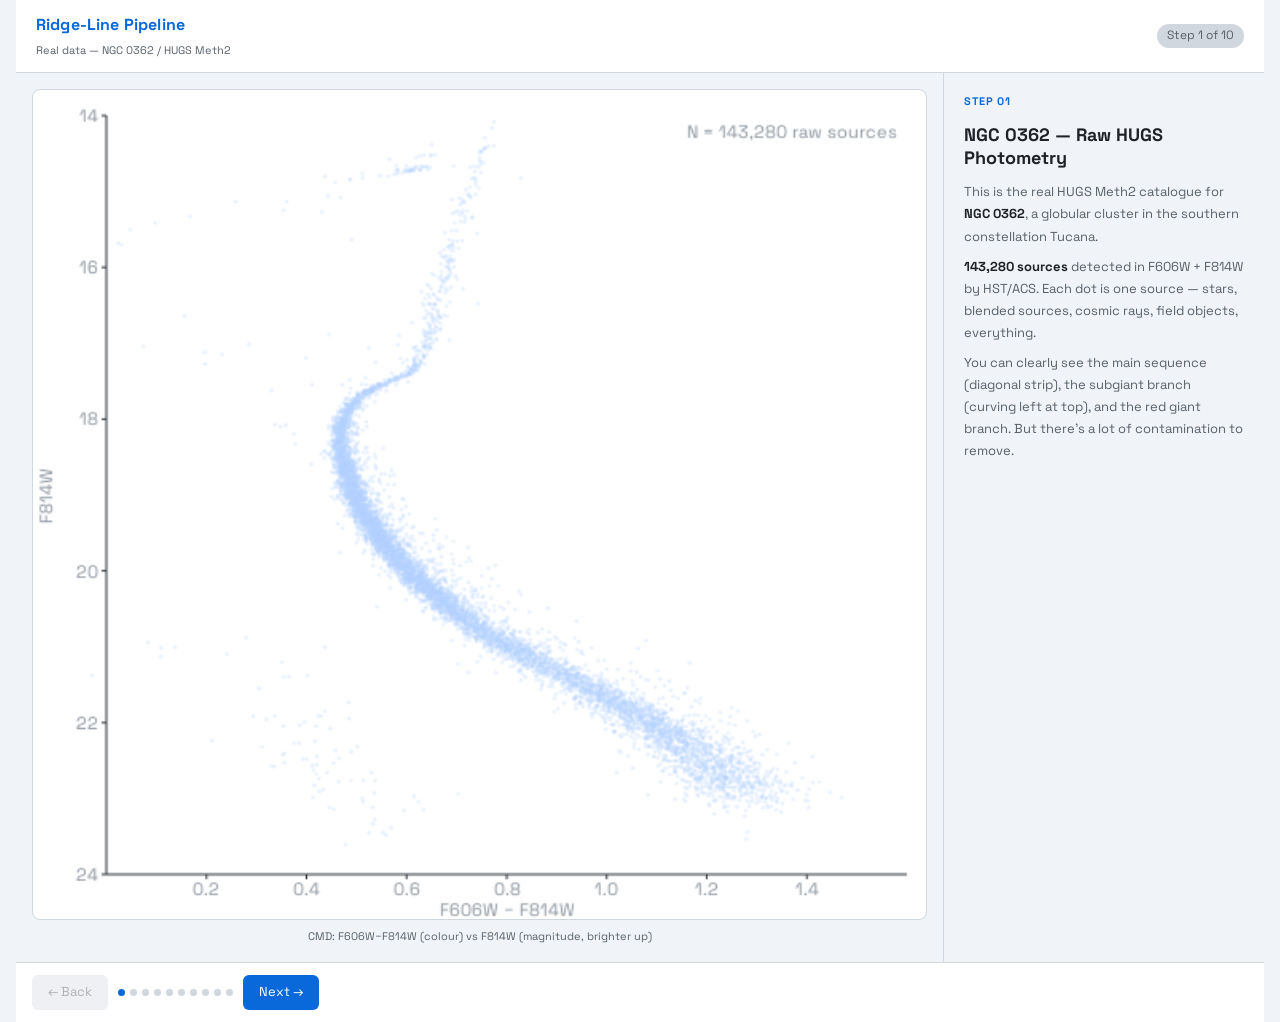
==== ngc362-pipeline/index.html @ 4d7988a5 "Add NGC 362 ridge-line pipeline walkthrough Fix a load-time crash that left the page blank, correct " ====
<!DOCTYPE html>
<html lang="en">
<head>
<meta charset="utf-8">
<meta name="viewport" content="width=device-width, initial-scale=1">
<title>NGC 0362 Pipeline</title>
<meta name="claude:viewport-fit-sides" content="cover">
<style>
:root {
  --bg:#0d1117;--surface:#161b22;--border:#30363d;--fg:#e6edf3;--fg2:#8b949e;
  --accent:#58a6ff;--accent2:#3fb950;--warn:#d29922;--bad:#f85149;
  --ridge:#ff7b72;--star:rgba(180,210,255,0.5);
  color-scheme:dark;
}
@media(prefers-color-scheme:light){:root:not([data-theme="dark"]){
  --bg:#f0f4f8;--surface:#fff;--border:#d0d7de;--fg:#1f2328;--fg2:#57606a;
  --accent:#0969da;--accent2:#1a7f37;--warn:#9a6700;--bad:#cf222e;
  --ridge:#cf222e;--star:rgba(20,60,140,0.4);color-scheme:light;
}}
:root[data-theme="light"]{
  --bg:#f0f4f8;--surface:#fff;--border:#d0d7de;--fg:#1f2328;--fg2:#57606a;
  --accent:#0969da;--accent2:#1a7f37;--warn:#9a6700;--bad:#cf222e;
  --ridge:#cf222e;--star:rgba(20,60,140,0.4);color-scheme:light;
}
*,*::before,*::after{box-sizing:border-box;margin:0;padding:0}
body{
  background:var(--bg);color:var(--fg);
  font-family:'Space Grotesk',system-ui,sans-serif;font-size:14px;line-height:1.6;
  padding-left:max(16px,env(safe-area-inset-left,0px));
  padding-right:max(16px,env(safe-area-inset-right,0px));
  padding-block:0;min-height:100vh;
}
.app{display:flex;flex-direction:column;min-height:100vh}
header{
  background:var(--surface);border-bottom:1px solid var(--border);
  padding:12px 20px;display:flex;align-items:center;justify-content:space-between;gap:12px;flex-wrap:wrap;
}
header h1{font-size:16px;font-weight:700;letter-spacing:.01em;color:var(--accent)}
header small{font-size:11px;color:var(--fg2)}
.step-pill{font-size:12px;color:var(--fg2);background:var(--border);border-radius:999px;padding:2px 10px;white-space:nowrap}
.main{flex:1;display:grid;grid-template-columns:1fr 320px;gap:0}
@media(max-width:780px){.main{grid-template-columns:1fr}}
.cmd-panel{padding:16px;display:flex;flex-direction:column;gap:8px;border-right:1px solid var(--border)}
.cmd-panel canvas{width:100%;border-radius:8px;background:var(--surface);border:1px solid var(--border);display:block}
.cmd-label{font-size:11px;color:var(--fg2);text-align:center}
.sidebar{display:flex;flex-direction:column;overflow:hidden}
.step-info{flex:1;padding:20px;overflow-y:auto;display:flex;flex-direction:column;gap:12px}
.step-num{font-size:11px;color:var(--accent);font-weight:700;letter-spacing:.08em;text-transform:uppercase}
.step-title{font-size:18px;font-weight:700;line-height:1.3}
.step-body{font-size:13px;color:var(--fg2);line-height:1.7}
.step-body p{margin-bottom:8px}
.step-body strong{color:var(--fg)}
.step-body code{background:var(--border);border-radius:3px;padding:1px 5px;font-family:monospace;font-size:12px;color:var(--accent)}
.stat-row{display:flex;gap:8px;flex-wrap:wrap}
.stat{background:var(--surface);border:1px solid var(--border);border-radius:6px;padding:6px 10px;font-size:12px}
.stat b{color:var(--accent);font-size:15px;display:block}
.zoom-panel{border-top:1px solid var(--border);padding:12px;background:var(--surface);min-height:0}
.zoom-panel canvas{width:100%;border-radius:6px;border:1px solid var(--border);display:block}
.zoom-label{font-size:11px;color:var(--fg2);text-align:center;margin-top:4px}
nav{background:var(--surface);border-top:1px solid var(--border);padding:12px 16px;display:flex;align-items:center;gap:10px;flex-wrap:wrap}
.nav-btn{background:var(--border);border:none;color:var(--fg);border-radius:6px;padding:7px 16px;cursor:pointer;font:inherit;font-size:13px;transition:background .15s}
.nav-btn:hover{background:var(--accent);color:#fff}
.nav-btn:disabled{opacity:.35;cursor:not-allowed}
.nav-btn.primary{background:var(--accent);color:#fff}
.progress-dots{display:flex;gap:5px;flex-wrap:wrap}
.dot{width:7px;height:7px;border-radius:50%;background:var(--border);transition:background .2s;cursor:pointer}
.dot.active{background:var(--accent)}
.dot.done{background:var(--accent2)}
</style>
<link rel="stylesheet" href="https://fonts.googleapis.com/css2?family=Space+Grotesk:wght@400;500;700&display=swap">

</head>
<body>
<div class="app">
  <header>
    <div>
      <h1>Ridge-Line Pipeline</h1>
      <small>Real data — NGC 0362 / HUGS Meth2</small>
    </div>
    <span class="step-pill" id="stepPill">Step 1 of 10</span>
  </header>
  <div class="main">
    <div class="cmd-panel">
      <canvas id="cmdCanvas" width="560" height="520"></canvas>
      <div class="cmd-label">CMD: F606W−F814W (colour) vs F814W (magnitude, brighter up)</div>
    </div>
    <div class="sidebar">
      <div class="step-info" id="stepInfo"></div>
      <div class="zoom-panel" id="zoomPanel" style="display:none">
        <canvas id="zoomCanvas" width="300" height="190"></canvas>
        <div class="zoom-label" id="zoomLabel"></div>
      </div>
    </div>
  </div>
  <nav>
    <button class="nav-btn" id="prevBtn" onclick="go(-1)">← Back</button>
    <div class="progress-dots" id="dots"></div>
    <button class="nav-btn primary" id="nextBtn" onclick="go(1)">Next →</button>
  </nav>
</div>

<script>
// ── real data injected by Python ──────────────────────────────────────────────
// NGC0362 object is defined at the bottom of this file

// ── unpack after load ─────────────────────────────────────────────────────────
let stars, ridge, fid, rbins, MSTO_M, MSTO_C;

function init() {
  const D = NGC0362;
  // stars: [color, mag, err_c, selected(0/1)]
  stars = D.stars.map(r=>({c:r[0],m:r[1],ec:r[2],sel:r[3]===1}));
  ridge = D.ridge;   // [[mag,color],...]
  fid   = D.fid;     // [[mag,color,sc,sm,m0,m1,n],...]
  rbins = D.rbins;   // [[mag,color],...]
  [MSTO_M, MSTO_C] = D.msto;
}

// ── canvas setup ──────────────────────────────────────────────────────────────
const CMD = document.getElementById('cmdCanvas');
const ctx = CMD.getContext('2d');

// View: color 0.0..1.6, mag 14..24
const CMIN=0.0,CMAX=1.6,MMIN=14.0,MMAX=24.0;
const PAD={l:46,r:12,t:16,b:28};
const CW=CMD.width-PAD.l-PAD.r;
const CH=CMD.height-PAD.t-PAD.b;

function cx(c){return PAD.l+(c-CMIN)/( CMAX-CMIN)*CW}
function cy(m){return PAD.t+(m-MMIN)/(MMAX-MMIN)*CH}

function drawAxes(){
  ctx.strokeStyle='#30363d';ctx.lineWidth=1;
  ctx.beginPath();
  ctx.moveTo(PAD.l,PAD.t);ctx.lineTo(PAD.l,PAD.t+CH);
  ctx.lineTo(PAD.l+CW,PAD.t+CH);ctx.stroke();
  ctx.fillStyle='#8b949e';ctx.font='11px Space Grotesk';
  ctx.textAlign='right';
  for(let m=14;m<=24;m+=2){const y=cy(m);ctx.beginPath();ctx.moveTo(PAD.l-3,y);ctx.lineTo(PAD.l,y);ctx.stroke();ctx.fillText(m,PAD.l-5,y+4);}
  ctx.textAlign='center';
  for(let c=0.2;c<=1.5;c+=0.2){const x=cx(c);ctx.beginPath();ctx.moveTo(x,PAD.t+CH);ctx.lineTo(x,PAD.t+CH+3);ctx.stroke();ctx.fillText(c.toFixed(1),x,PAD.t+CH+13);}
  ctx.save();ctx.translate(12,PAD.t+CH/2);ctx.rotate(-Math.PI/2);ctx.textAlign='center';ctx.fillText('F814W',0,0);ctx.restore();
  ctx.textAlign='center';ctx.fillText('F606W − F814W',PAD.l+CW/2,PAD.t+CH+26);
}

function plotStars(arr,color,r){
  ctx.fillStyle=color;
  arr.forEach(s=>{ctx.beginPath();ctx.arc(cx(s.c),cy(s.m),r,0,2*Math.PI);ctx.fill();});
}

function drawRidge(col,dash){
  ctx.strokeStyle=col;ctx.lineWidth=2;
  if(dash)ctx.setLineDash([5,4]);else ctx.setLineDash([]);
  ctx.beginPath();let first=true;
  ridge.forEach(([m,c])=>{
    if(m<MMIN||m>MMAX||c<CMIN||c>CMAX)return;
    if(first){ctx.moveTo(cx(c),cy(m));first=false;}else ctx.lineTo(cx(c),cy(m));
  });
  ctx.stroke();ctx.setLineDash([]);
}

function drawBinLines(alpha){
  ctx.strokeStyle=`rgba(88,166,255,${alpha})`;ctx.lineWidth=0.8;
  for(let m=14.5;m<23;m+=0.15){
    const y=cy(m);
    ctx.beginPath();ctx.moveTo(PAD.l,y);ctx.lineTo(PAD.l+CW,y);ctx.stroke();
  }
}

function getRidgeC(m){
  // linear interpolation on ridge array
  for(let i=0;i<ridge.length-1;i++){
    if(ridge[i][0]<=m&&ridge[i+1][0]>m){
      const t=(m-ridge[i][0])/(ridge[i+1][0]-ridge[i][0]);
      return ridge[i][1]+t*(ridge[i+1][1]-ridge[i][1]);
    }
  }
  return null;
}

function drawCorridor(){
  const DC=0.04,m0=MSTO_M-1,m1=MSTO_M+2.5;
  ctx.save();ctx.globalAlpha=0.12;ctx.fillStyle='#3fb950';
  ctx.beginPath();let first=true;
  for(let m=m0;m<=m1;m+=0.1){const c=getRidgeC(m)-DC;if(c==null)continue;if(first){ctx.moveTo(cx(c),cy(m));first=false;}else ctx.lineTo(cx(c),cy(m));}
  for(let m=m1;m>=m0;m-=0.1){const c=getRidgeC(m)+DC;if(c==null)continue;ctx.lineTo(cx(c),cy(m));}
  ctx.closePath();ctx.fill();ctx.restore();
  ctx.strokeStyle='rgba(63,185,80,0.5)';ctx.lineWidth=1.2;ctx.setLineDash([4,3]);
  ['l','r'].forEach(side=>{
    ctx.beginPath();first=true;
    for(let m=m0;m<=m1;m+=0.1){const c=getRidgeC(m)+(side==='r'?DC:-DC);if(c==null)continue;if(first){ctx.moveTo(cx(c),cy(m));first=false;}else ctx.lineTo(cx(c),cy(m));}
    ctx.stroke();
  });
  ctx.setLineDash([]);
}

function drawMagWindow(){
  const y0=cy(MSTO_M-1),y1=cy(MSTO_M+2.5);
  ctx.save();ctx.globalAlpha=0.06;ctx.fillStyle='#58a6ff';
  ctx.fillRect(PAD.l,Math.min(y0,y1),CW,Math.abs(y1-y0));ctx.restore();
  ctx.strokeStyle='rgba(88,166,255,0.5)';ctx.lineWidth=1.5;ctx.setLineDash([6,4]);
  [y0,y1].forEach(y=>{ctx.beginPath();ctx.moveTo(PAD.l,y);ctx.lineTo(PAD.l+CW,y);ctx.stroke();});
  ctx.setLineDash([]);
  ctx.fillStyle='#58a6ff';ctx.font='10px Space Grotesk';ctx.textAlign='right';
  ctx.fillText(`MSTO−1 = ${(MSTO_M-1).toFixed(2)}`,PAD.l+CW-4,y0-4);
  ctx.fillText(`MSTO+2.5 = ${(MSTO_M+2.5).toFixed(2)}`,PAD.l+CW-4,y1+13);
}

function drawMSTO(){
  const x=cx(MSTO_C),y=cy(MSTO_M);
  ctx.strokeStyle='#ffa657';ctx.lineWidth=2;
  ctx.beginPath();ctx.arc(x,y,10,0,2*Math.PI);ctx.stroke();
  ctx.fillStyle='rgba(255,166,87,0.5)';ctx.beginPath();ctx.arc(x,y,4,0,2*Math.PI);ctx.fill();
  ctx.fillStyle='#ffa657';ctx.font='bold 11px Space Grotesk';ctx.textAlign='left';
  ctx.fillText(`MSTO  ${MSTO_M.toFixed(2)} mag`,x+14,y+4);
}

function drawFidBinLines(){
  ctx.strokeStyle='rgba(255,215,0,0.4)';ctx.lineWidth=1;ctx.setLineDash([3,3]);
  fid.forEach(f=>{
    const y=cy(f[4]);
    ctx.beginPath();ctx.moveTo(PAD.l,y);ctx.lineTo(PAD.l+CW,y);ctx.stroke();
  });
  ctx.setLineDash([]);
}

function drawFidPoints(){
  fid.forEach(f=>{
    const x=cx(f[1]),y=cy(f[0]),sc=f[2];
    ctx.strokeStyle='rgba(255,215,0,0.7)';ctx.lineWidth=1.5;
    ctx.beginPath();ctx.moveTo(cx(f[1]-sc),y);ctx.lineTo(cx(f[1]+sc),y);ctx.stroke();
    ctx.fillStyle='gold';ctx.strokeStyle='#0d1117';ctx.lineWidth=1;
    ctx.beginPath();ctx.arc(x,y,5,0,2*Math.PI);ctx.fill();ctx.stroke();
  });
}

// ── zoom canvas ───────────────────────────────────────────────────────────────
const ZC=document.getElementById('zoomCanvas');
const zctx=ZC.getContext('2d');

function drawHistogram(binIdx){
  // find stars in a 0.15-mag bin near the ridge, build colour histogram
  const binM = rbins[binIdx][0];
  const binC = rbins[binIdx][1];
  const BW=0.15;
  const inBin = stars.filter(s=>s.m>=binM-BW/2&&s.m<binM+BW/2);
  if(!inBin.length){zctx.fillStyle='#8b949e';zctx.fillText('no data',ZC.width/2,ZC.height/2);return;}
  const cols=inBin.map(s=>s.c).sort((a,b)=>a-b);
  const p1=cols[Math.floor(cols.length*0.01)];
  const p99=cols[Math.floor(cols.length*0.99)];
  const HBINS=50,hStep=(p99-p1)/HBINS;
  const counts=new Array(HBINS).fill(0);
  cols.forEach(c=>{const b=Math.min(HBINS-1,Math.floor((c-p1)/hStep));counts[b]++;});
  const maxC=Math.max(...counts);
  const pad={l:28,r:8,t:20,b:28};
  const W=ZC.width-pad.l-pad.r,H=ZC.height-pad.t-pad.b;
  zctx.clearRect(0,0,ZC.width,ZC.height);
  zctx.strokeStyle='#30363d';zctx.lineWidth=1;
  zctx.beginPath();zctx.moveTo(pad.l,pad.t);zctx.lineTo(pad.l,pad.t+H);zctx.lineTo(pad.l+W,pad.t+H);zctx.stroke();
  const bw=W/HBINS;
  counts.forEach((c,i)=>{
    const bh=H*c/maxC;
    zctx.fillStyle=c===maxC?'#ffa657':'rgba(88,166,255,0.5)';
    zctx.fillRect(pad.l+i*bw,pad.t+H-bh,bw-0.5,bh);
  });
  const mi=counts.indexOf(maxC),mx=pad.l+(mi+0.5)*bw,mc=p1+(mi+0.5)*hStep;
  zctx.strokeStyle='#ffa657';zctx.lineWidth=1.5;zctx.setLineDash([3,3]);
  zctx.beginPath();zctx.moveTo(mx,pad.t);zctx.lineTo(mx,pad.t+H);zctx.stroke();zctx.setLineDash([]);
  zctx.fillStyle='#ffa657';zctx.font='9px Space Grotesk';zctx.textAlign='center';
  zctx.fillText(`peak: ${mc.toFixed(3)}`,mx,pad.t-5);
  zctx.fillStyle='#8b949e';zctx.font='9px Space Grotesk';
  zctx.fillText(p1.toFixed(2),pad.l,pad.t+H+10);
  zctx.textAlign='right';zctx.fillText(p99.toFixed(2),pad.l+W,pad.t+H+10);
  zctx.textAlign='center';zctx.fillText('colour F606W−F814W',pad.l+W/2,ZC.height-2);
  zctx.save();zctx.translate(10,pad.t+H/2);zctx.rotate(-Math.PI/2);zctx.fillText('N stars',0,0);zctx.restore();
  zctx.fillStyle='#8b949e';zctx.textAlign='right';
  zctx.fillText(`N=${inBin.length}  F814W≈${binM.toFixed(2)}`,ZC.width-pad.r,pad.t-5);
}

function drawFidKDE(fidIdx){
  // show scatter + uncertainty illustration for one fiducial bin
  const f=fid[fidIdx];
  const inBin=stars.filter(s=>s.m>=f[4]&&s.m<f[5]&&s.sel);
  if(!inBin.length){return;}
  const cols=inBin.map(s=>s.c),mags=inBin.map(s=>s.m);
  const c0=Math.min(...cols)-0.03,c1=Math.max(...cols)+0.03;
  const m0f=Math.min(...mags)-0.03,m1f=Math.max(...mags)+0.03;
  const pad={l:28,r:8,t:20,b:28};
  const W=ZC.width-pad.l-pad.r,H=ZC.height-pad.t-pad.b;
  zctx.clearRect(0,0,ZC.width,ZC.height);
  const xcv=c=>pad.l+(c-c0)/(c1-c0)*W;
  const ymv=m=>pad.t+(m-m0f)/(m1f-m0f)*H;
  zctx.strokeStyle='#30363d';zctx.lineWidth=1;
  zctx.beginPath();zctx.moveTo(pad.l,pad.t);zctx.lineTo(pad.l,pad.t+H);zctx.lineTo(pad.l+W,pad.t+H);zctx.stroke();
  // density map
  const GN=16,gw=W/GN,gh=H/GN,bw=0.012;
  for(let gi=0;gi<GN;gi++){for(let gj=0;gj<GN;gj++){
    const gc=c0+(gi+0.5)*(c1-c0)/GN,gm=m0f+(gj+0.5)*(m1f-m0f)/GN;
    let d=0;inBin.forEach(s=>{d+=Math.exp(-0.5*((s.c-gc)**2+(s.m-gm)**2)/(bw**2));});
    d/=inBin.length;
    zctx.fillStyle=`rgba(88,166,255,${Math.min(0.85,d*10)})`;
    zctx.fillRect(pad.l+gi*gw,pad.t+gj*gh,gw,gh);
  }}
  // stars
  zctx.fillStyle='rgba(230,237,243,0.75)';
  inBin.forEach(s=>{zctx.beginPath();zctx.arc(xcv(s.c),ymv(s.m),2,0,2*Math.PI);zctx.fill();});
  // fiducial peak
  const fx=xcv(f[1]),fy=ymv(f[0]);
  zctx.strokeStyle='gold';zctx.lineWidth=2;
  zctx.beginPath();zctx.arc(fx,fy,6,0,2*Math.PI);zctx.stroke();
  // error bar
  zctx.strokeStyle='rgba(255,215,0,0.6)';zctx.lineWidth=1.5;
  const exc=W*f[2]/(c1-c0);
  zctx.beginPath();zctx.moveTo(fx-exc,fy);zctx.lineTo(fx+exc,fy);zctx.stroke();
  zctx.fillStyle='gold';zctx.font='9px Space Grotesk';zctx.textAlign='left';
  zctx.fillText(`peak ± σ`,fx+9,fy+3);
  zctx.fillStyle='#8b949e';zctx.textAlign='center';zctx.font='9px Space Grotesk';
  zctx.fillText('colour',pad.l+W/2,ZC.height-2);
  zctx.save();zctx.translate(10,pad.t+H/2);zctx.rotate(-Math.PI/2);zctx.fillText('F814W',0,0);zctx.restore();
  zctx.textAlign='right';zctx.fillText(`N=${f[6]}`,ZC.width-pad.r,pad.t-5);
}

// ── step definitions ──────────────────────────────────────────────────────────
const steps=[
  {
    num:'01',title:'NGC 0362 — Raw HUGS Photometry',
    get body(){return `<p>This is the real HUGS Meth2 catalogue for <strong>NGC 0362</strong>, a globular cluster in the southern constellation Tucana.</p>
<p><strong>143,280 sources</strong> detected in F606W + F814W by HST/ACS. Each dot is one source — stars, blended sources, cosmic rays, field objects, everything.</p>
<p>You can clearly see the main sequence (diagonal strip), the subgiant branch (curving left at top), and the red giant branch. But there's a lot of contamination to remove.</p>`},
    draw(){
      ctx.clearRect(0,0,CMD.width,CMD.height);drawAxes();
      plotStars(stars,'rgba(180,210,255,0.3)',1.2);
      ctx.fillStyle='#8b949e';ctx.font='11px Space Grotesk';ctx.textAlign='right';
      ctx.fillText('N = 143,280 raw sources',PAD.l+CW-6,PAD.t+14);
    },zoom:null
  },
  {
    num:'02',title:'Quality Cuts — 6 Criteria',
    get body(){return `<p><span style="color:var(--bad)">■</span> <strong>Removed</strong> (shown faded): bad PSF fit, blends, field stars, saturated, bad magnitudes.<br>
<span style="color:var(--accent2)">■</span> <strong>Kept</strong>: all 6 quality criteria satisfied.</p>
<p>Cuts applied: <code>qfit ≥ 0.98</code>, <code>|sharp| ≤ 0.05</code>, <code>Pmem ≥ 90%</code> (or <code>&lt;0</code>), detected in both filters, <code>−1 ≤ colour ≤ 3</code>, <code>10 ≤ F814W ≤ 25</code>.</p>
<p>26% of sources survive. The remaining <strong>37,294 stars</strong> form the high-quality CMD sample.</p>`},
    draw(){
      ctx.clearRect(0,0,CMD.width,CMD.height);drawAxes();
      plotStars(stars.filter(s=>!s.sel),'rgba(180,210,255,0.15)',1.0);
      plotStars(stars.filter(s=>s.sel),'rgba(63,185,80,0.65)',1.5);
      ctx.fillStyle='#3fb950';ctx.font='11px Space Grotesk';ctx.textAlign='right';
      ctx.fillText('N = 37,294 after cuts',PAD.l+CW-6,PAD.t+14);
    },zoom:null
  },
  {
    num:'03',title:'Bin in F814W (0.15 mag each)',
    get body(){return `<p>The CMD is sliced into <strong>horizontal strips of 0.15 mag</strong> in F814W (y-axis). Each <span style="color:var(--accent)">blue line</span> marks a bin boundary.</p>
<p>Within each strip, all stars are at approximately the same brightness. The question is: <em>what colour is the main sequence at this brightness?</em></p>
<p>Bins with fewer than 20 stars are skipped (this removes very bright and very faint slices where the CMD is sparse).</p>`},
    draw(){
      ctx.clearRect(0,0,CMD.width,CMD.height);drawAxes();
      drawBinLines(0.4);
      plotStars(stars,'rgba(180,210,255,0.4)',1.2);
    },zoom:null
  },
  {
    num:'04',title:'50-Bin Histogram → Modal Colour',
    get body(){return `<p>Inside the highlighted bin, we build a <strong>50-bin histogram</strong> of the star colours (trimming top/bottom 1% first).</p>
<p>The <span style="color:#ffa657">tallest bar</span> is the <strong>modal colour</strong> — the most common colour in that strip = one point on the ridge line.</p>
<p>Doing this for every 0.15-mag bin gives a set of discrete ridge points. The zoom panel shows the real histogram for one bin from NGC 0362.</p>`},
    draw(){
      ctx.clearRect(0,0,CMD.width,CMD.height);drawAxes();
      drawBinLines(0.15);
      plotStars(stars,'rgba(180,210,255,0.3)',1.1);
      // highlight middle ridge bin
      const exIdx=Math.floor(rbins.length*0.45);
      const exM=rbins[exIdx][0],exC=rbins[exIdx][1];
      const y0=cy(exM-0.075),y1=cy(exM+0.075);
      ctx.save();ctx.globalAlpha=0.2;ctx.fillStyle='#ffa657';
      ctx.fillRect(PAD.l,Math.min(y0,y1),CW,Math.abs(y1-y0));ctx.restore();
      // highlight stars in that bin
      const inBin=stars.filter(s=>s.m>=exM-0.075&&s.m<exM+0.075);
      plotStars(inBin,'rgba(255,166,87,0.9)',2);
      ctx.fillStyle='#ff7b72';ctx.beginPath();ctx.arc(cx(exC),cy(exM),5,0,2*Math.PI);ctx.fill();
      ctx.fillStyle='#ffa657';ctx.font='11px Space Grotesk';ctx.textAlign='left';
      ctx.fillText(`modal colour=${exC.toFixed(3)}`,cx(exC)+10,cy(exM)+3);
    },
    zoom(){
      const exIdx=Math.floor(rbins.length*0.45);
      drawHistogram(exIdx);
      document.getElementById('zoomLabel').textContent=`Real NGC 0362 histogram — 50 colour bins, one 0.15-mag strip`;
    }
  },
  {
    num:'05',title:'Ridge Line C_ridge(m)',
    get body(){return `<p>Collecting one modal colour per bin and smoothing with a <strong>univariate spline</strong> (s = 0.002) gives the continuous function C<sub>ridge</sub>(m) — the <span style="color:var(--ridge)">red curve</span>.</p>
<p><span style="color:#ffa657">Orange dots</span> are the raw modal points from the histograms; the spline interpolates through them smoothly.</p>
<p>This ridge traces the spine of the main sequence through every magnitude level, following its natural tilt and curvature.</p>`},
    draw(){
      ctx.clearRect(0,0,CMD.width,CMD.height);drawAxes();
      plotStars(stars,'rgba(180,210,255,0.3)',1.1);
      ctx.fillStyle='rgba(255,166,87,0.8)';
      rbins.forEach(([m,c])=>{ctx.beginPath();ctx.arc(cx(c),cy(m),2.5,0,2*Math.PI);ctx.fill();});
      drawRidge('#ff7b72',false);
    },zoom:null
  },
  {
    num:'06',title:'MSTO — Bluest Point on the Ridge',
    get body(){return `<p>The MSTO is the magnitude where C<sub>ridge</sub>(m) reaches its <strong>minimum</strong> — the left-most point on the ridge, the bluest colour.</p>
<p>Search window: <strong>±2 mag</strong> around the expected MSTO (M<sub>F814W</sub> ≈ 3.8 converted to apparent using the Baumgardt & Vasiliev 2021 distance for NGC 0362).</p>
<p>For NGC 0362: <strong>MSTO at F814W = ${MSTO_M.toFixed(2)} mag</strong>, colour = ${MSTO_C.toFixed(3)}.</p>`},
    draw(){
      ctx.clearRect(0,0,CMD.width,CMD.height);drawAxes();
      plotStars(stars,'rgba(180,210,255,0.3)',1.1);
      // search window
      ctx.save();ctx.globalAlpha=0.07;ctx.fillStyle='#ffa657';
      ctx.fillRect(PAD.l,cy(MSTO_M-2),CW,cy(MSTO_M+2)-cy(MSTO_M-2));ctx.restore();
      ctx.strokeStyle='rgba(255,166,87,0.3)';ctx.lineWidth=1;ctx.setLineDash([4,4]);
      [cy(MSTO_M-2),cy(MSTO_M+2)].forEach(y=>{ctx.beginPath();ctx.moveTo(PAD.l,y);ctx.lineTo(PAD.l+CW,y);ctx.stroke();});
      ctx.setLineDash([]);
      ctx.fillStyle='rgba(255,166,87,0.3)';ctx.font='10px Space Grotesk';ctx.textAlign='right';
      ctx.fillText('±2 mag search window',PAD.l+CW-6,cy(MSTO_M-2)-4);
      drawRidge('#ff7b72',false);drawMSTO();
    },zoom:null
  },
  {
    num:'07',title:'Ridge-Line Distance Criterion',
    get body(){return `<p>A star at magnitude m<sub>i</sub> and colour c<sub>i</sub> is selected if:</p>
<p><code>|c_i − C_ridge(m_i)| ≤ 0.04 mag</code></p>
<p>The <span style="color:#3fb950">green corridor</span> is exactly ±0.04 mag on each side of the ridge. 0.04 mag ≈ 2× the median MSTO colour error for NGC 0362.</p>
<p><strong>${stars.filter(s=>s.sel).length.toLocaleString()} stars</strong> pass the ridge-line distance criterion in this real dataset — tightly hugging the sequence at every brightness level.</p>`},
    draw(){
      ctx.clearRect(0,0,CMD.width,CMD.height);drawAxes();
      drawMagWindow();drawCorridor();
      plotStars(stars.filter(s=>!s.sel),'rgba(180,210,255,0.15)',1.0);
      plotStars(stars.filter(s=>s.sel),'rgba(63,185,80,0.75)',1.8);
      drawRidge('rgba(255,123,114,0.7)',false);
    },zoom:null
  },
  {
    num:'08',title:'Magnitude Window: MSTO−1 to MSTO+2.5',
    get body(){return `<p>We further restrict to the magnitude range</p>
<p><code>${(MSTO_M-1).toFixed(2)} ≤ F814W ≤ ${(MSTO_M+2.5).toFixed(2)}</code></p>
<p>covering 1 mag above the MSTO (base of subgiant branch) to 2.5 mag below (lower main sequence). Stars outside this window carry less age information.</p>
<p>This is the <strong>final MS sample</strong> — the ${stars.filter(s=>s.sel).length.toLocaleString()} stars (after sub-sampling for display) that go into the 2D bootstrap KDE in the next step.</p>`},
    draw(){
      ctx.clearRect(0,0,CMD.width,CMD.height);drawAxes();
      drawMagWindow();drawCorridor();
      plotStars(stars.filter(s=>!s.sel),'rgba(180,210,255,0.1)',1.0);
      plotStars(stars.filter(s=>s.sel),'rgba(63,185,80,0.8)',1.8);
      drawRidge('rgba(255,123,114,0.6)',false);drawMSTO();
    },zoom:null
  },
  {
    num:'09',title:'20 Equal-Width Bins + 2D Bootstrap KDE',
    get body(){return `<p>The MS sample is divided into <strong>20 equal-width bins</strong> in F814W (<span style="color:gold">yellow lines</span>). Each bin is ~${((MSTO_M+2.5-(MSTO_M-1))/20).toFixed(3)} mag wide.</p>
<p>In each bin: <strong>500 bootstrap iterations</strong>, each perturbing star colours by their photometric errors, fitting a 2D Gaussian KDE on a 100×100 grid, and recording the density peak.</p>
<p>The zoom shows the KDE density map + the median peak position (<span style="color:gold">gold circle</span>) for one real bin.</p>`},
    draw(){
      ctx.clearRect(0,0,CMD.width,CMD.height);drawAxes();
      plotStars(stars.filter(s=>!s.sel),'rgba(180,210,255,0.08)',1.0);
      plotStars(stars.filter(s=>s.sel),'rgba(63,185,80,0.5)',1.5);
      drawFidBinLines();drawRidge('rgba(255,123,114,0.5)',false);
    },
    zoom(){
      const idx=Math.floor(fid.length/2);
      drawFidKDE(idx);
      document.getElementById('zoomLabel').textContent=`Real NGC 0362 — 2D KDE in fiducial bin ${idx+1}/20`;
    }
  },
  {
    num:'10',title:'20 Fiducial Points → SPInS Input',
    get body(){return `<p>The <strong>20 gold points</strong> are the output — each is the median KDE peak across 500 bootstraps, with error bars from the standard deviation.</p>
<div class="stat-row">
  <div class="stat"><b>${fid.length}</b>fiducial pts</div>
  <div class="stat"><b>${MSTO_M.toFixed(2)}</b>MSTO (mag)</div>
  <div class="stat"><b>~0.004</b>typical σ_colour</div>
</div>
<p>These 20 points + the Salaris-rescaled [M/H] from APOGEE are written directly into <strong>SPInS</strong> as observational constraints. SPInS then runs MCMC (10 temperature chains, 80 walkers, 55k steps) to fit age, distance, and reddening simultaneously.</p>`},
    draw(){
      ctx.clearRect(0,0,CMD.width,CMD.height);drawAxes();
      plotStars(stars.filter(s=>!s.sel),'rgba(180,210,255,0.08)',1.0);
      plotStars(stars.filter(s=>s.sel),'rgba(63,185,80,0.35)',1.4);
      drawRidge('rgba(255,123,114,0.4)',false);drawFidBinLines();drawFidPoints();
    },zoom:null
  }
];

// ── step engine ───────────────────────────────────────────────────────────────
let current=0;

function renderStep(){
  const s=steps[current];
  document.getElementById('stepPill').textContent=`Step ${current+1} of ${steps.length}`;
  document.getElementById('stepInfo').innerHTML=`
    <div class="step-num">Step ${s.num}</div>
    <div class="step-title">${s.title}</div>
    <div class="step-body">${s.body}</div>`;
  const zp=document.getElementById('zoomPanel');
  if(s.zoom){zp.style.display='block';s.zoom();}else{zp.style.display='none';}
  s.draw();
  const dotsEl=document.getElementById('dots');
  dotsEl.innerHTML='';
  steps.forEach((_,i)=>{
    const d=document.createElement('div');
    d.className='dot'+(i===current?' active':i<current?' done':'');
    d.onclick=()=>{current=i;renderStep();};
    dotsEl.appendChild(d);
  });
  document.getElementById('prevBtn').disabled=current===0;
  document.getElementById('nextBtn').disabled=current===steps.length-1;
  document.getElementById('nextBtn').textContent=current===steps.length-1?'Done ✓':'Next →';
}

function go(dir){current=Math.max(0,Math.min(steps.length-1,current+dir));renderStep();}

// inject data then start
window.addEventListener('load',()=>{init();renderStep();});
</script>
<script>
const NGC0362 = {"stars":[[0.6559,20.2436,0.017,1.0],[0.5081,19.2378,0.0076,1.0],[0.5452,19.2621,0.0226,1.0],[0.9662,21.4886,0.0154,0.0],[0.4721,18.3882,0.0092,1.0],[0.5489,19.4655,0.014,1.0],[0.5722,19.6699,0.0159,1.0],[0.9737,21.8216,0.0,0.0],[0.7149,20.5393,0.0162,1.0],[0.77,20.8848,0.0298,0.0],[0.537,19.2861,0.0113,1.0],[0.4904,15.6358,0.0,0.0],[0.565,19.778,0.0159,1.0],[1.1231,22.3025,0.0491,0.0],[1.1482,22.0771,0.0152,0.0],[0.5171,19.0571,0.0095,1.0],[0.9381,21.4959,0.0201,0.0],[0.4708,18.2858,0.0069,1.0],[1.0961,22.4528,0.0,0.0],[1.1478,22.4834,0.0791,0.0],[0.8423,21.2389,0.0255,0.0],[0.4875,17.7332,0.0071,1.0],[0.6223,20.194,0.0069,1.0],[0.5464,19.1915,0.0223,1.0],[0.4725,18.6098,0.0101,1.0],[0.6685,20.6188,0.0,0.0],[0.4695,18.9372,0.0145,1.0],[1.4696,22.986,0.0,0.0],[0.5182,19.3252,0.0194,1.0],[0.5189,19.2571,0.0,1.0],[0.6778,20.5945,0.0189,1.0],[0.7107,15.1469,0.0,0.0],[0.5903,17.4043,0.0065,1.0],[0.7083,20.6312,0.0095,1.0],[0.5813,14.7094,0.0,0.0],[0.4798,18.2681,0.0092,1.0],[0.5703,19.9534,0.0044,1.0],[0.5286,19.1321,0.0163,1.0],[0.4863,18.0054,0.0067,1.0],[0.9522,21.6731,0.0387,0.0],[0.4846,18.9556,0.0059,1.0],[0.9598,21.585,0.0528,0.0],[0.4985,18.8613,0.0097,1.0],[1.1963,22.1767,0.0484,0.0],[1.4043,22.8741,0.0758,0.0],[0.9847,21.5168,0.0,0.0],[0.462,18.3049,0.0027,1.0],[1.2148,22.4639,0.03,0.0],[0.4853,18.6627,0.0027,1.0],[0.5951,19.8458,0.0141,1.0],[0.6475,20.2825,0.0173,1.0],[0.6325,20.27,0.0155,1.0],[0.5004,19.0772,0.0182,1.0],[0.4814,18.9035,0.0084,1.0],[1.1633,22.4895,0.0846,0.0],[0.674,20.405,0.0164,1.0],[0.5448,19.736,0.0214,1.0],[1.2237,22.3558,0.0213,0.0],[0.5751,19.7202,0.0174,1.0],[0.4921,18.6185,0.0142,1.0],[0.8849,21.1727,0.0255,0.0],[0.6616,20.3907,0.0236,1.0],[0.694,20.4384,0.0301,1.0],[0.7496,20.7311,0.0181,1.0],[0.591,17.4415,0.0036,1.0],[0.6729,15.8742,0.0,0.0],[0.4751,18.2494,0.014,1.0],[0.6137,19.9402,0.0104,1.0],[0.469,18.3031,0.0046,1.0],[0.4845,19.1232,0.0199,1.0],[0.4975,18.6893,0.0158,1.0],[0.686,16.1166,0.0,0.0],[1.1585,22.3472,0.0505,0.0],[0.5419,19.5811,0.0,1.0],[0.5796,17.4553,0.0055,1.0],[0.6661,20.4362,0.0193,1.0],[1.0483,21.81,0.0223,0.0],[0.6331,19.9723,0.0197,1.0],[0.5106,19.2245,0.0175,1.0],[0.5252,19.3042,0.0141,1.0],[0.6839,15.7297,0.0,0.0],[0.7618,20.625,0.0139,0.0],[0.6081,17.3986,0.0082,1.0],[0.8244,21.0016,0.0374,0.0],[0.545,19.5269,0.0155,1.0],[0.9873,21.6167,0.0342,0.0],[0.5467,19.7015,0.0153,1.0],[0.4841,18.6583,0.0,1.0],[1.1509,22.3596,0.0411,0.0],[0.4885,18.7694,0.0119,1.0],[1.1383,22.3637,0.0272,0.0],[0.5678,19.9304,0.0204,1.0],[0.4709,18.1502,0.0044,1.0],[0.4738,18.6075,0.0114,1.0],[0.7747,20.944,0.0277,0.0],[1.3296,22.9029,0.1372,0.0],[0.5058,19.0227,0.012,1.0],[0.8279,21.0556,0.0175,0.0],[0.5525,19.6697,0.0222,1.0],[0.4732,18.7372,0.0057,1.0],[1.2187,22.353,0.0,0.0],[0.9289,21.3937,0.0145,0.0],[1.0247,22.3662,0.0378,0.0],[0.5648,19.7048,0.0073,1.0],[1.1645,22.3804,0.0738,0.0],[0.4614,18.4871,0.009,1.0],[0.6153,17.2688,0.0081,0.0],[0.5271,19.5803,0.0078,1.0],[0.5339,19.6492,0.0378,1.0],[1.0062,21.5898,0.03,0.0],[0.9442,21.3492,0.0,0.0],[0.4782,18.0497,0.0052,1.0],[0.7567,20.8371,0.0085,0.0],[1.0965,22.3843,0.0,0.0],[0.9142,20.9591,0.0171,0.0],[0.5202,19.2739,0.011,1.0],[1.1767,22.7362,0.085,0.0],[0.6121,20.1232,0.013,1.0],[0.56,19.84,0.0124,1.0],[0.5869,19.3491,0.0198,0.0],[0.6399,20.3385,0.0176,1.0],[1.1451,22.2167,0.0889,0.0],[1.1144,22.0327,0.0759,0.0],[0.5394,19.2821,0.0332,1.0],[0.6668,20.4485,0.0138,1.0],[0.619,20.2208,0.0242,1.0],[0.6851,20.3446,0.0175,1.0],[1.1557,22.6574,0.0719,0.0],[0.5536,19.6142,0.0129,1.0],[0.4962,18.8264,0.0082,1.0],[0.6926,15.6494,0.0,0.0],[1.1543,22.3533,0.0487,0.0],[0.7002,20.7072,0.0,1.0],[0.5179,18.945,0.0103,1.0],[0.684,15.9244,0.0,0.0],[0.8155,21.0916,0.0082,0.0],[0.6892,20.4771,0.0084,1.0],[0.982,21.7798,0.1119,0.0],[0.4912,18.5712,0.0133,1.0],[0.5168,19.3966,0.0226,1.0],[0.8948,21.1753,0.0677,0.0],[0.7889,20.9104,0.03,0.0],[0.6328,20.0752,0.0345,1.0],[0.4747,18.5932,0.0055,1.0],[0.4882,17.9397,0.0053,1.0],[0.5033,19.0214,0.0078,1.0],[0.5983,17.4276,0.007,1.0],[0.5001,19.0357,0.0182,1.0],[0.544,19.5041,0.0383,1.0],[0.7271,14.6842,0.0,0.0],[0.4978,19.3473,0.0084,1.0],[0.5262,19.3765,0.0156,1.0],[1.0163,21.6696,0.0436,0.0],[0.6173,20.2483,0.017,1.0],[0.6568,20.3393,0.0268,1.0],[0.5125,19.1851,0.0124,1.0],[0.4828,18.9725,0.004,1.0],[0.6266,14.7166,0.0,0.0],[0.4909,18.8603,0.0137,1.0],[1.0447,21.7673,0.0179,0.0],[0.6896,20.6038,0.0276,1.0],[1.3307,22.8285,0.094,0.0],[0.9884,21.5523,0.0368,0.0],[0.5919,19.9204,0.0171,1.0],[0.4858,18.6756,0.01,1.0],[0.561,19.5876,0.0164,1.0],[0.461,18.3794,0.0028,1.0],[1.1626,22.6347,0.0139,0.0],[0.642,20.3164,0.0178,1.0],[0.503,17.6628,0.0173,1.0],[0.5092,19.1654,0.0085,1.0],[0.7711,21.0482,0.0159,0.0],[0.9669,21.5293,0.0248,0.0],[0.5351,19.4703,0.0106,1.0],[0.6105,20.1284,0.0197,1.0],[0.5138,19.2581,0.0121,1.0],[0.7743,20.843,0.0281,0.0],[0.5349,19.1668,0.0277,1.0],[0.5148,19.3283,0.0197,1.0],[0.5141,19.0461,0.027,1.0],[1.3196,22.6471,0.0183,0.0],[0.4249,22.7364,0.0579,0.0],[0.4772,18.959,0.0,1.0],[0.5644,19.6287,0.0171,1.0],[0.5174,19.395,0.0089,1.0],[0.6693,20.2168,0.0093,1.0],[0.7693,20.807,0.0127,0.0],[0.7007,20.5638,0.0096,1.0],[0.5674,19.6682,0.0149,1.0],[0.5936,19.8436,0.0192,1.0],[1.0214,21.7575,0.0,0.0],[0.7191,20.537,0.0,1.0],[0.5142,19.372,0.0142,1.0],[0.6732,20.4355,0.0208,1.0],[0.5467,19.6647,0.0255,1.0],[0.7199,20.5864,0.0161,1.0],[0.4744,18.8275,0.0086,1.0],[0.7112,20.4125,0.025,0.0],[0.7973,21.0603,0.0205,0.0],[0.6403,20.3582,0.0341,1.0],[0.6082,17.419,0.0068,1.0],[0.502,19.0742,0.0165,1.0],[0.5751,19.7504,0.009,1.0],[0.5514,19.6202,0.0046,1.0],[0.9217,21.3914,0.0281,0.0],[0.4814,18.3231,0.0086,1.0],[0.6966,20.5395,0.0202,1.0],[0.5079,18.9302,0.0096,1.0],[0.6854,20.5237,0.0291,1.0],[0.5446,19.7453,0.021,1.0],[0.7596,20.6956,0.0067,1.0],[0.743,14.6771,0.0,0.0],[0.6515,16.5396,0.0,0.0],[1.4255,22.7832,0.0266,0.0],[1.1145,22.1672,0.048,0.0],[1.265,22.8825,0.0396,0.0],[0.5199,19.1502,0.0147,1.0],[0.5988,20.0916,0.0124,1.0],[0.6096,19.9703,0.0196,1.0],[0.5819,19.8897,0.0145,1.0],[0.0971,15.4144,0.0,0.0],[0.7079,20.5355,0.0419,1.0],[0.5644,19.8103,0.0047,1.0],[0.5692,19.5677,0.0171,1.0],[0.5376,18.6087,0.0088,0.0],[0.6411,20.1537,0.0218,1.0],[0.4922,18.9808,0.0117,1.0],[0.6281,20.1721,0.0082,1.0],[0.4473,18.4538,0.0,1.0],[0.5137,17.7981,0.0,1.0],[0.6035,20.0448,0.0157,1.0],[0.9665,21.4778,0.0311,0.0],[0.6273,20.0303,0.0154,1.0],[0.6666,16.8193,0.0,0.0],[0.5989,20.0856,0.0213,1.0],[0.4843,18.0433,0.0,1.0],[0.6645,19.7077,0.0441,0.0],[0.6134,19.9519,0.0142,1.0],[1.2531,22.6388,0.0308,0.0],[0.9626,21.6773,0.0404,0.0],[0.7356,20.746,0.0309,1.0],[1.2398,22.4418,0.0507,0.0],[1.2188,22.4475,0.032,0.0],[0.543,19.5347,0.0163,1.0],[0.7054,20.5306,0.015,1.0],[0.4536,18.2963,0.0069,1.0],[0.6553,20.3712,0.0226,1.0],[0.6136,19.8823,0.0315,1.0],[0.4897,18.6853,0.007,1.0],[0.6383,20.1919,0.0184,1.0],[0.6721,16.17,0.0,0.0],[0.5324,19.5026,0.0093,1.0],[0.4973,19.0147,0.0,1.0],[0.7943,20.867,0.032,0.0],[0.4826,17.9203,0.0082,1.0],[0.6278,20.0765,0.0155,1.0],[0.4976,17.7463,0.0054,1.0],[0.5811,19.9569,0.0182,1.0],[0.6367,17.0079,0.0078,0.0],[0.972,21.7066,0.0268,0.0],[0.5996,19.9689,0.0092,1.0],[0.622,17.0903,0.0049,0.0],[0.526,19.5206,0.025,1.0],[0.7445,20.7103,0.031,1.0],[0.5245,17.6428,0.0057,1.0],[0.6286,17.2339,0.002,0.0],[0.6054,19.6416,0.015,0.0],[0.5159,19.391,0.0085,1.0],[0.4952,19.18,0.0,1.0],[0.4801,18.0012,0.0047,1.0],[0.934,21.4976,0.0253,0.0],[0.6817,20.3119,0.0095,1.0],[0.5675,19.9036,0.0116,1.0],[0.5412,19.2289,0.0219,1.0],[1.2526,22.6577,0.0486,0.0],[0.9246,21.5793,0.0131,0.0],[0.7637,20.8099,0.0088,0.0],[0.4976,19.2866,0.005,1.0],[0.5027,19.1566,0.0118,1.0],[0.605,17.4094,0.0148,1.0],[0.6387,20.07,0.0081,1.0],[1.0906,22.1089,0.064,0.0],[0.5268,19.3633,0.0132,1.0],[0.8715,21.1555,0.0458,0.0],[1.1301,22.2586,0.0381,0.0],[0.5435,19.5829,0.01,1.0],[1.2471,22.6299,0.0622,0.0],[0.5359,19.6301,0.0107,1.0],[0.5107,19.3144,0.0116,1.0],[0.5372,19.3627,0.0184,1.0],[0.5915,19.7076,0.013,1.0],[0.4989,18.823,0.0133,1.0],[1.2753,22.9402,0.0871,0.0],[0.4888,18.7684,0.0101,1.0],[0.6751,20.3825,0.0143,1.0],[0.5336,19.5341,0.0148,1.0],[0.6643,20.4446,0.0061,1.0],[0.5146,17.6314,0.0071,1.0],[0.4813,18.933,0.0086,1.0],[0.5117,14.7662,0.0,0.0],[1.1282,22.2222,0.027,0.0],[0.8598,21.0062,0.0235,0.0],[0.8277,21.0451,0.0296,0.0],[0.5271,19.2907,0.0124,1.0],[0.9642,21.7743,0.0342,0.0],[0.8655,21.3451,0.0291,0.0],[0.6883,15.9177,0.0,0.0],[0.4695,18.6065,0.0094,1.0],[0.5547,19.6197,0.0234,1.0],[1.0346,22.0195,0.0555,0.0],[1.0918,22.0445,0.0519,0.0],[1.1989,22.2915,0.0,0.0],[0.4939,18.6224,0.0,1.0],[1.0317,21.7402,0.0243,0.0],[1.0139,21.7372,0.0508,0.0],[0.6167,20.1231,0.0185,1.0],[0.6399,16.9604,0.0,0.0],[0.5126,19.0485,0.0084,1.0],[1.1015,21.3163,0.0125,0.0],[0.5462,19.4306,0.0135,1.0],[0.5093,19.1533,0.0081,1.0],[0.7025,20.5573,0.012,1.0],[0.7906,21.2119,0.0192,0.0],[0.647,20.297,0.0176,1.0],[0.8593,21.1536,0.0148,0.0],[0.4646,18.1795,0.0094,1.0],[0.481,18.128,0.0064,1.0],[0.465,18.3216,0.0054,1.0],[0.6823,20.3722,0.019,1.0],[0.5517,19.6805,0.0235,1.0],[0.4804,17.9993,0.0155,1.0],[1.0314,21.7096,0.075,0.0],[0.7884,20.924,0.013,0.0],[0.961,21.5713,0.0178,0.0],[0.6178,17.3032,0.007,1.0],[0.618,17.3348,0.011,1.0],[1.3054,22.1546,0.0348,0.0],[0.4649,18.3598,0.0041,1.0],[0.8454,21.0641,0.0233,0.0],[0.5404,19.3843,0.0099,1.0],[1.2841,22.7749,0.018,0.0],[0.5513,19.6231,0.0182,1.0],[0.5838,19.6762,0.0131,1.0],[0.7504,20.0679,0.0211,0.0],[0.4702,18.7521,0.0189,1.0],[0.7895,21.0169,0.0155,0.0],[0.5142,19.2831,0.0149,1.0],[1.0756,22.0108,0.0366,0.0],[1.0501,22.0873,0.0507,0.0],[0.55,19.5629,0.0109,1.0],[0.5476,18.8421,0.0222,0.0],[0.4828,18.7835,0.0103,1.0],[1.1915,22.2743,0.0542,0.0],[0.638,20.1438,0.022,1.0],[0.545,17.5474,0.0097,1.0],[0.5728,19.8572,0.0191,1.0],[0.4799,18.64,0.0155,1.0],[0.6546,20.4101,0.0166,1.0],[1.4001,22.9485,0.1093,0.0],[0.5599,19.6395,0.0083,1.0],[0.5969,19.9822,0.0069,1.0],[0.6386,20.2605,0.0199,1.0],[0.4892,18.5544,0.0079,1.0],[0.797,20.9855,0.0253,0.0],[1.0161,21.5661,0.0314,0.0],[1.2193,23.0211,0.0476,0.0],[0.7215,20.8327,0.0287,0.0],[0.7454,20.841,0.0211,0.0],[0.5345,19.2989,0.0102,1.0],[0.6024,19.8922,0.0185,1.0],[1.0877,22.1752,0.0085,0.0],[0.6549,20.4922,0.0235,1.0],[0.721,20.7594,0.0195,1.0],[1.266,22.7414,0.0164,0.0],[1.1258,22.2705,0.0248,0.0],[0.866,20.9853,0.0539,0.0],[0.653,20.493,0.063,1.0],[0.5779,17.4918,0.0067,1.0],[0.9897,21.5428,0.0282,0.0],[0.6228,20.2591,0.0173,1.0],[0.6064,14.7312,0.0,0.0],[0.4839,18.5447,0.0127,1.0],[0.5249,19.4976,0.0127,1.0],[1.0535,22.1114,0.0578,0.0],[0.6229,20.0747,0.027,1.0],[0.6209,20.1456,0.0229,1.0],[0.7375,20.6248,0.009,1.0],[1.1124,22.1466,0.0435,0.0],[0.5577,17.5396,0.0099,1.0],[0.516,17.6231,0.0073,1.0],[0.5011,17.7649,0.0031,1.0],[0.9515,21.4621,0.0066,0.0],[0.5357,19.4687,0.0092,1.0],[0.4926,18.9671,0.0161,1.0],[1.0897,21.9004,0.0166,0.0],[1.2391,22.4767,0.0715,0.0],[1.2827,22.3804,0.0385,0.0],[0.4938,19.2437,0.0149,1.0],[1.1638,22.3257,0.0916,0.0],[0.498,18.883,0.0114,1.0],[0.6211,19.8876,0.02,1.0],[0.5091,19.1065,0.0141,1.0],[0.8483,21.1133,0.0253,0.0],[0.5299,19.447,0.0108,1.0],[0.6407,14.6738,0.0,0.0],[0.6068,20.0202,0.0154,1.0],[0.8646,21.2884,0.0365,0.0],[0.4862,18.3672,0.0067,1.0],[1.178,21.7096,0.0374,0.0],[0.509,17.6545,0.0164,1.0],[1.2462,22.6459,0.0532,0.0],[0.7443,20.7591,0.0098,1.0],[0.4729,18.4058,0.0,1.0],[0.8137,20.9597,0.0318,0.0],[0.6153,19.9873,0.0145,1.0],[0.7141,20.621,0.0191,1.0],[0.5144,19.0089,0.0231,1.0],[1.0753,22.013,0.0429,0.0],[0.4764,18.7661,0.0071,1.0],[0.7988,21.0846,0.0,0.0],[1.1897,22.871,0.0981,0.0],[0.9812,21.7778,0.0094,0.0],[0.6457,20.3853,0.0315,1.0],[0.9361,20.8844,0.0246,0.0],[0.5688,19.2611,0.0069,0.0],[0.4835,17.9051,0.0051,1.0],[0.5101,18.9981,0.009,1.0],[0.6107,19.9688,0.01,1.0],[1.0816,22.0791,0.0522,0.0],[1.0688,21.9698,0.0605,0.0],[1.1247,22.3321,0.0498,0.0],[0.8954,21.3948,0.0409,0.0],[0.5152,19.0485,0.0161,1.0],[1.0136,22.0196,0.0281,0.0],[0.4964,19.2157,0.0071,1.0],[0.4716,18.2773,0.0059,1.0],[0.5822,20.074,0.0158,1.0],[0.4789,18.6008,0.005,1.0],[0.4575,18.5439,0.0,1.0],[1.1578,22.3795,0.0828,0.0],[0.5458,19.5297,0.0089,1.0],[0.6924,20.2253,0.037,0.0],[0.4732,18.558,0.0081,1.0],[0.606,17.3806,0.0066,1.0],[0.5966,19.9484,0.0219,1.0],[0.5141,17.7011,0.0058,1.0],[0.632,19.8681,0.0126,0.0],[1.0485,21.9335,0.0403,0.0],[1.2279,22.7157,0.0028,0.0],[0.6912,15.7035,0.0,0.0],[1.0882,21.7472,0.0642,0.0],[0.7804,20.7886,0.0216,1.0],[0.5202,19.2825,0.0269,1.0],[0.5552,19.4024,0.0103,1.0],[0.6889,20.4895,0.0154,1.0],[0.4819,18.7476,0.0085,1.0],[1.1708,22.4386,0.0414,0.0],[0.465,18.0723,0.0073,1.0],[0.5369,19.4939,0.0162,1.0],[0.65,20.3304,0.0159,1.0],[0.5152,19.2401,0.0114,1.0],[1.2648,22.6934,0.0937,0.0],[0.5423,19.4946,0.0164,1.0],[0.5883,17.4421,0.0163,1.0],[0.4671,18.9462,0.0,1.0],[0.512,19.0403,0.01,1.0],[1.2659,22.7633,0.0609,0.0],[0.5127,17.6454,0.0121,1.0],[1.124,22.0692,0.0398,0.0],[0.4697,18.0248,0.0041,1.0],[1.1246,22.1741,0.0208,0.0],[0.5434,19.3737,0.0156,1.0],[0.6188,14.559,0.0,0.0],[1.34,22.4194,0.0258,0.0],[1.18,22.2292,0.0443,0.0],[0.6703,19.8148,0.0304,0.0],[0.7746,14.0842,0.0,0.0],[0.5147,18.9395,0.0096,1.0],[0.5108,19.34,0.0107,1.0],[0.5166,19.0488,0.0,1.0],[1.2849,23.1021,0.0747,0.0],[0.561,17.5614,0.0246,1.0],[1.1372,22.4144,0.0231,0.0],[0.6457,16.6016,0.0,0.0],[0.6699,20.1172,0.0172,0.0],[0.655,20.6065,0.0384,0.0],[0.6684,20.283,0.0199,1.0],[0.4718,18.2293,0.0081,1.0],[0.6519,16.6949,0.0,0.0],[0.7116,20.5032,0.0,1.0],[0.5431,18.9883,0.0165,0.0],[0.4831,18.6876,0.0079,1.0],[0.5415,19.7489,0.0119,1.0],[0.6029,20.1529,0.0225,1.0],[0.6651,20.3585,0.0145,1.0],[0.4737,18.8643,0.0137,1.0],[0.5561,19.7628,0.0138,1.0],[0.9632,21.4892,0.0398,0.0],[0.7841,21.1113,0.0,0.0],[1.1992,22.3764,0.0,0.0],[0.5647,19.6381,0.0218,1.0],[0.7514,14.4724,0.0,0.0],[1.1125,22.173,0.069,0.0],[0.5298,19.3235,0.0124,1.0],[0.6942,19.9068,0.0454,0.0],[0.693,15.7862,0.0,0.0],[0.6921,20.5559,0.0158,1.0],[1.0358,21.8676,0.007,0.0],[0.5679,19.6919,0.0192,1.0],[1.1804,22.4447,0.0459,0.0],[1.1879,22.133,0.0069,0.0],[0.563,19.2666,0.0869,0.0],[0.8405,20.802,0.0123,0.0],[0.5716,19.8569,0.0143,1.0],[0.5356,19.599,0.0109,1.0],[1.1782,22.3633,0.1242,0.0],[0.9846,21.593,0.0294,0.0],[1.0312,21.6054,0.0185,0.0],[0.7992,20.6471,0.015,0.0],[0.5573,19.4702,0.0129,1.0],[0.7774,20.8193,0.0177,0.0],[0.4774,18.5647,0.0076,1.0],[0.9379,21.4906,0.0275,0.0],[0.7111,15.6476,0.0,0.0],[1.1193,22.0219,0.0459,0.0],[0.5632,19.7807,0.0104,1.0],[0.4694,18.4387,0.0063,1.0],[0.8276,21.0391,0.0143,0.0],[0.7559,20.9604,0.0194,0.0],[0.9553,21.3957,0.0139,0.0],[0.5179,17.6813,0.0037,1.0],[0.5326,19.3218,0.0194,1.0],[0.4586,18.3068,0.0321,1.0],[0.8471,20.9085,0.0315,0.0],[0.5366,19.2419,0.0234,1.0],[1.2915,22.9211,0.1235,0.0],[0.4792,19.144,0.0107,1.0],[0.516,19.2637,0.0094,1.0],[0.5759,19.7139,0.0166,1.0],[0.5875,19.7782,0.0135,1.0],[0.6095,20.2278,0.0169,1.0],[0.5086,19.0582,0.0208,1.0],[0.5578,19.4855,0.015,1.0],[1.002,21.8679,0.0,0.0],[0.6057,20.0235,0.011,1.0],[0.5769,19.8035,0.0122,1.0],[0.5819,17.4961,0.0083,1.0],[0.5442,19.7456,0.0124,1.0],[1.1246,21.9875,0.0292,0.0],[0.6074,19.9074,0.0169,1.0],[1.0334,21.7368,0.0422,0.0],[1.1845,22.728,0.11,0.0],[0.7514,20.7182,0.024,1.0],[0.5009,17.8321,0.0062,1.0],[0.4554,18.524,0.0107,1.0],[0.6811,20.3746,0.0221,1.0],[0.2582,15.1354,0.0,0.0],[1.2094,22.417,0.0158,0.0],[0.4607,18.3967,0.0088,1.0],[0.4961,18.3693,0.006,1.0],[1.0199,21.7409,0.0301,0.0],[0.5104,19.1435,0.0071,1.0],[1.2677,22.9716,0.0,0.0],[0.4292,21.9127,0.0165,0.0],[0.635,20.0776,0.0225,1.0],[0.4612,17.9825,0.0374,1.0],[0.701,20.6307,0.0156,1.0],[0.4608,18.0689,0.0104,1.0],[0.5926,17.2548,0.0048,0.0],[0.6614,20.4531,0.0046,1.0],[0.981,21.5236,0.0382,0.0],[0.7625,20.6072,0.0163,0.0],[0.5453,19.4302,0.0126,1.0],[0.4921,17.7803,0.0068,1.0],[0.499,19.042,0.0057,1.0],[0.7364,20.8031,0.0286,0.0],[0.6062,20.0612,0.0121,1.0],[0.7157,15.407,0.0,0.0],[0.4792,17.8778,0.0078,1.0],[0.47,18.3114,0.0053,1.0],[1.21,22.6762,0.0384,0.0],[0.545,19.8133,0.0306,1.0],[1.1239,22.0872,0.0365,0.0],[0.4845,18.5047,0.0059,1.0],[0.6079,14.7272,0.0,0.0],[0.6234,20.0098,0.0323,1.0],[0.502,19.0671,0.0171,1.0],[0.9474,21.4685,0.0324,0.0],[0.7331,20.6404,0.0237,1.0],[0.5794,17.4598,0.0185,1.0],[0.478,18.615,0.0049,1.0],[0.9321,21.3107,0.029,0.0],[0.6605,20.3003,0.0193,1.0],[0.5909,20.1088,0.0448,1.0],[1.0996,21.9465,0.0745,0.0],[0.5009,17.7965,0.0101,1.0],[1.0775,22.0549,0.0502,0.0],[1.222,22.4314,0.0648,0.0],[0.6507,20.216,0.0306,1.0],[0.4726,18.4325,0.0034,1.0],[0.7079,15.3954,0.0,0.0],[0.4974,18.833,0.0116,1.0],[0.6031,19.9314,0.0116,1.0],[0.9978,21.8351,0.0464,0.0],[1.0859,22.0176,0.0237,0.0],[0.468,18.4248,0.007,1.0],[1.2261,22.7079,0.083,0.0],[0.5702,19.8703,0.0205,1.0],[0.5528,19.4118,0.0081,1.0],[1.2092,22.2998,0.0481,0.0],[0.6911,20.4257,0.0195,1.0],[0.8816,21.0056,0.0393,0.0],[0.6634,16.6202,0.0,0.0],[0.6352,20.1921,0.0278,1.0],[0.5954,23.1538,0.0339,0.0],[1.0158,21.8065,0.0551,0.0],[1.2657,22.5243,0.0305,0.0],[1.2665,22.8507,0.0,0.0],[0.5053,17.7829,0.0068,1.0],[0.4965,17.7389,0.0107,1.0],[0.5584,19.7543,0.0117,1.0],[0.6351,14.5232,0.0,0.0],[1.003,21.6353,0.0112,0.0],[0.7011,20.5744,0.0314,1.0],[0.5291,19.5915,0.0149,1.0],[0.7309,14.8331,0.0,0.0],[0.9134,21.4181,0.0151,0.0],[1.1383,22.4204,0.0717,0.0],[0.6424,20.1096,0.0099,1.0],[0.8392,21.097,0.0186,0.0],[1.1623,22.2676,0.0056,0.0],[1.0883,21.9977,0.062,0.0],[0.6951,15.9972,0.0,0.0],[0.5107,19.3628,0.0152,1.0],[1.1621,22.4576,0.0399,0.0],[0.9051,21.3932,0.0144,0.0],[0.5539,19.6572,0.0121,1.0],[1.1083,22.1157,0.0036,0.0],[0.5699,19.6809,0.0118,1.0],[0.6884,20.4357,0.0127,1.0],[0.5591,19.6436,0.0188,1.0],[0.6525,20.4676,0.0198,1.0],[0.4731,18.4853,0.0097,1.0],[0.5088,19.3349,0.0141,1.0],[0.837,20.9181,0.0298,0.0],[0.4691,18.6676,0.0097,1.0],[0.4808,18.5898,0.0091,1.0],[0.8877,21.1531,0.0284,0.0],[0.8018,20.7749,0.0313,0.0],[0.6492,20.2268,0.0284,1.0],[1.0154,21.7643,0.0042,0.0],[0.765,20.5225,0.0132,0.0],[1.1324,21.9703,0.0339,0.0],[0.6541,20.3657,0.008,1.0],[0.4721,18.0047,0.0068,1.0],[0.4776,18.8263,0.0046,1.0],[0.7732,20.8328,0.0312,0.0],[0.8288,21.1772,0.0178,0.0],[0.519,19.4143,0.0124,1.0],[0.5822,19.7469,0.0221,1.0],[0.6887,20.4465,0.0132,1.0],[0.9499,21.6564,0.0427,0.0],[1.128,22.508,0.1213,0.0],[1.24,22.568,0.072,0.0],[0.5364,19.5958,0.0171,1.0],[1.04,22.1541,0.07,0.0],[1.0181,21.8403,0.0164,0.0],[1.024,21.6807,0.05,0.0],[1.4015,23.0277,0.0401,0.0],[0.6898,20.5662,0.0133,1.0],[0.6039,19.9027,0.0134,1.0],[0.5231,19.4277,0.0195,1.0],[0.5845,19.7647,0.0199,1.0],[0.8242,20.2697,0.0252,0.0],[0.5218,19.3215,0.0106,1.0],[0.5846,19.6771,0.0121,1.0],[0.4514,17.9844,0.0,1.0],[0.5138,19.7619,0.0119,0.0],[0.7245,20.6352,0.0,1.0],[0.5115,19.0022,0.0057,1.0],[0.4885,18.1571,0.0282,1.0],[1.1359,22.3874,0.0259,0.0],[0.5494,19.701,0.0177,1.0],[0.8251,21.2053,0.0244,0.0],[1.3188,22.9918,0.082,0.0],[0.6976,20.5038,0.0278,1.0],[0.4929,18.9404,0.0116,1.0],[1.093,22.2655,0.0554,0.0],[0.4719,18.2335,0.0146,1.0],[0.6528,16.9955,0.0013,0.0],[0.5896,19.9277,0.0105,1.0],[0.4876,19.2513,0.014,1.0],[0.4757,18.7373,0.0107,1.0],[1.005,21.7144,0.035,0.0],[0.4771,18.7791,0.0335,1.0],[1.0447,22.0017,0.0185,0.0],[0.9838,21.6147,0.0067,0.0],[1.0476,21.726,0.0514,0.0],[0.6059,20.0436,0.0218,1.0],[0.5855,19.6515,0.0008,1.0],[0.6282,19.8818,0.0345,0.0],[0.6412,20.1904,0.0194,1.0],[0.5129,19.1174,0.0231,1.0],[0.6629,16.5731,0.0,0.0],[0.487,18.8201,0.0098,1.0],[0.6367,20.3944,0.019,1.0],[0.5253,19.2982,0.0203,1.0],[0.6185,20.2769,0.0178,1.0],[0.9626,21.4238,0.0377,0.0],[1.0914,21.9452,0.0142,0.0],[1.085,22.3047,0.0564,0.0],[0.467,18.6821,0.0071,1.0],[0.4886,17.8536,0.0043,1.0],[0.4838,18.6803,0.0045,1.0],[0.6613,20.4571,0.0108,1.0],[0.4434,18.3124,0.0,1.0],[1.3711,22.7947,0.0682,0.0],[0.5532,19.7528,0.0022,1.0],[0.9127,21.4672,0.0453,0.0],[0.4894,17.8426,0.0065,1.0],[0.5279,17.6542,0.0229,1.0],[0.6249,20.1851,0.0294,1.0],[0.5346,19.4782,0.0072,1.0],[0.5494,19.4925,0.0129,1.0],[0.5946,19.7855,0.0095,1.0],[0.5262,19.484,0.0083,1.0],[1.0771,22.1969,0.0619,0.0],[0.5939,19.6421,0.0146,1.0],[0.6557,20.2626,0.0314,1.0],[0.7183,14.9754,0.0,0.0],[0.4845,18.5175,0.0109,1.0],[0.4928,18.8545,0.0154,1.0],[0.5034,19.0827,0.011,1.0],[0.5164,19.1497,0.0112,1.0],[0.365,21.3928,0.0211,0.0],[0.578,19.8925,0.006,1.0],[0.7386,20.7461,0.0554,1.0],[1.1277,22.2203,0.0812,0.0],[0.6217,20.0844,0.0201,1.0],[0.6605,20.375,0.0287,1.0],[0.4585,18.1783,0.0044,1.0],[0.485,18.2754,0.0055,1.0],[0.6367,16.41,0.0,0.0],[0.5637,19.5126,0.0124,1.0],[0.5817,17.4548,0.0085,1.0],[0.9734,21.4968,0.0143,0.0],[0.9278,21.3707,0.0307,0.0],[0.5523,19.4877,0.0251,1.0],[0.6893,20.3536,0.0182,1.0],[0.5832,17.472,0.0078,1.0],[0.9403,21.424,0.024,0.0],[0.6929,20.0551,0.0462,0.0],[1.228,21.9777,0.0663,0.0],[0.5252,19.3778,0.0217,1.0],[0.7638,20.816,0.0276,0.0],[0.4818,18.3617,0.013,1.0],[0.5547,17.5516,0.0037,1.0],[1.4468,22.9176,0.0794,0.0],[0.4653,18.1457,0.0049,1.0],[0.8896,21.1783,0.0303,0.0],[0.6682,20.3247,0.0132,1.0],[0.4234,21.9135,0.0539,0.0],[0.4793,18.0896,0.0073,1.0],[0.507,19.3219,0.0039,1.0],[0.4769,17.9372,0.0039,1.0],[0.4672,17.8316,0.0219,1.0],[1.1916,22.4588,0.0518,0.0],[0.6661,20.5442,0.0119,1.0],[0.5595,19.8243,0.0163,1.0],[0.7882,21.0592,0.0331,0.0],[0.7991,21.0305,0.0156,0.0],[0.5535,23.4492,0.089,0.0],[1.0531,21.9616,0.0,0.0],[0.9622,21.7126,0.0305,0.0],[0.5918,19.9683,0.0195,1.0],[0.5986,20.0993,0.0184,1.0],[1.2041,22.9325,0.0693,0.0],[0.7341,20.5201,0.0838,0.0],[0.596,19.9415,0.0136,1.0],[0.6356,20.2623,0.01,1.0],[0.7563,20.864,0.0338,0.0],[1.1205,22.006,0.0,0.0],[1.1049,22.2534,0.0589,0.0],[0.6664,20.3113,0.021,1.0],[0.9183,21.6244,0.0,0.0],[0.8383,21.1349,0.0214,0.0],[0.6029,17.5073,0.0095,0.0],[0.5567,19.6817,0.0069,1.0],[1.2014,22.3125,0.1187,0.0],[0.6675,20.2914,0.016,1.0],[0.5288,19.5691,0.0153,1.0],[1.0637,21.9647,0.0822,0.0],[0.6543,20.2763,0.023,1.0],[1.0928,22.0318,0.0819,0.0],[0.5727,19.6944,0.0177,1.0],[0.4683,18.3963,0.0056,1.0],[1.0496,21.8649,0.0502,0.0],[0.4981,19.0245,0.013,1.0],[0.9665,21.5856,0.0156,0.0],[0.4967,17.8425,0.0078,1.0],[1.0483,21.7805,0.0422,0.0],[0.5154,19.5343,0.0153,1.0],[0.56,19.6878,0.0189,1.0],[0.7705,21.0583,0.0186,0.0],[1.2087,22.3149,0.0932,0.0],[0.6519,20.2312,0.0131,1.0],[1.3351,22.9761,0.0671,0.0],[1.0147,22.1184,0.0504,0.0],[0.578,19.8586,0.0131,1.0],[0.6014,19.9219,0.0095,1.0],[0.4948,18.959,0.0076,1.0],[0.5838,19.7285,0.015,1.0],[0.4699,18.3082,0.0151,1.0],[0.9401,21.3572,0.0407,0.0],[0.666,20.4642,0.0347,1.0],[1.0708,21.9267,0.0175,0.0],[1.1298,21.8232,0.1023,0.0],[0.4725,18.8597,0.013,1.0],[0.6306,20.0924,0.011,1.0],[0.9559,21.5045,0.0319,0.0],[0.7036,20.6098,0.0143,1.0],[0.5277,19.5427,0.0178,1.0],[0.4671,18.4419,0.0236,1.0],[0.7733,20.7619,0.0153,1.0],[0.922,21.3786,0.048,0.0],[0.6556,20.181,0.0182,1.0],[0.4689,18.389,0.0095,1.0],[0.7473,20.748,0.0023,1.0],[1.0938,22.1104,0.0704,0.0],[0.5199,19.0277,0.0167,1.0],[0.6112,20.0885,0.0144,1.0],[0.6956,20.3639,0.0,1.0],[0.7007,20.4518,0.0159,1.0],[0.4666,18.1989,0.0069,1.0],[0.4633,18.0899,0.0033,1.0],[0.5129,19.2715,0.0066,1.0],[0.8922,21.5237,0.0301,0.0],[1.1603,22.4241,0.0712,0.0],[0.7537,20.6846,0.0152,1.0],[0.6525,20.1152,0.0196,1.0],[0.9047,21.3467,0.0263,0.0],[0.6476,20.2252,0.0167,1.0],[1.2818,22.8909,0.0268,0.0],[0.8027,20.9001,0.0245,0.0],[0.4711,18.2963,0.0126,1.0],[0.618,20.1966,0.014,1.0],[0.5557,19.5567,0.012,1.0],[0.9829,21.4693,0.0644,0.0],[1.1427,22.3284,0.0374,0.0],[0.8438,20.9795,0.0257,0.0],[1.1233,22.5035,0.0154,0.0],[0.9658,21.747,0.034,0.0],[0.6575,20.2086,0.0167,1.0],[1.0799,22.0673,0.0289,0.0],[0.5512,19.52,0.012,1.0],[0.483,18.8094,0.0067,1.0],[0.6094,19.9291,0.0157,1.0],[0.8672,21.1333,0.041,0.0],[1.2353,23.1213,0.037,0.0],[0.5446,19.4438,0.0124,1.0],[0.647,20.331,0.0113,1.0],[0.7938,20.8212,0.0163,0.0],[0.9446,21.4123,0.0592,0.0],[0.4971,19.021,0.0,1.0],[0.4781,18.3475,0.019,1.0],[0.6697,20.388,0.0154,1.0],[0.5635,14.8006,0.0,0.0],[0.4981,17.8703,0.0154,1.0],[0.5096,18.8525,0.0165,1.0],[1.31,22.975,0.1121,0.0],[0.6094,19.9218,0.0182,1.0],[0.2796,20.8794,0.0257,0.0],[1.1456,22.3326,0.0704,0.0],[1.1774,22.8392,0.0474,0.0],[0.6936,20.4994,0.0255,1.0],[0.7153,15.1296,0.0,0.0],[0.5132,18.9755,0.0083,1.0],[0.9328,21.269,0.0149,0.0],[1.2336,22.8531,0.0799,0.0],[0.5243,19.3992,0.0096,1.0],[0.6371,16.9703,0.0017,0.0],[0.8825,20.4912,0.0144,0.0],[0.6854,20.5123,0.0258,1.0],[0.7013,20.668,0.0115,1.0],[0.6483,20.2388,0.0252,1.0],[0.4639,18.5102,0.0113,1.0],[1.2331,22.8651,0.0743,0.0],[0.4716,18.7072,0.0091,1.0],[1.1103,22.2845,0.0414,0.0],[0.5037,19.1607,0.0163,1.0],[0.7871,20.8372,0.0271,0.0],[1.1514,22.4501,0.0314,0.0],[0.6034,19.9892,0.0108,1.0],[0.671,20.4566,0.0242,1.0],[0.6817,20.5196,0.0107,1.0],[0.5575,19.3867,0.0114,1.0],[0.6499,20.4583,0.0146,1.0],[0.4539,18.7041,0.0103,1.0],[0.8213,21.0234,0.0288,0.0],[0.5569,19.6719,0.0104,1.0],[0.5434,19.4978,0.0087,1.0],[1.1908,22.4169,0.0135,0.0],[0.5184,19.3719,0.0129,1.0],[1.2239,22.4521,0.0628,0.0],[0.7975,20.9166,0.0436,0.0],[0.6466,16.8598,0.0,0.0],[0.7359,20.7925,0.0167,1.0],[0.5624,19.597,0.0382,1.0],[0.5806,19.7836,0.013,1.0],[0.7525,20.7677,0.0,1.0],[1.1448,22.2669,0.0534,0.0],[0.5093,19.2853,0.0121,1.0],[0.6091,20.0916,0.0187,1.0],[0.4775,18.8969,0.0,1.0],[1.1971,22.7339,0.1367,0.0],[0.305,21.546,0.0143,0.0],[0.6032,19.9537,0.0249,1.0],[1.3154,22.7849,0.1149,0.0],[0.5077,19.2467,0.0,1.0],[0.4681,18.5511,0.0108,1.0],[0.5306,19.3628,0.0163,1.0],[0.7192,19.8801,0.0089,0.0],[0.525,19.4622,0.0114,1.0],[0.4517,18.3847,0.0115,1.0],[0.7232,19.6924,0.0214,0.0],[0.4926,18.8821,0.0096,1.0],[0.8275,21.1422,0.0319,0.0],[0.469,18.3058,0.0052,1.0],[0.5731,19.748,0.0091,1.0],[0.4917,18.9024,0.0132,1.0],[0.5847,19.8031,0.0106,1.0],[0.5147,19.0617,0.0203,1.0],[0.4839,18.9549,0.0163,1.0],[0.6345,20.1505,0.0183,1.0],[0.5064,18.9849,0.0175,1.0],[0.7568,20.7858,0.0181,1.0],[0.6532,20.2468,0.0,1.0],[0.6259,19.9337,0.0199,1.0],[0.4704,18.473,0.0074,1.0],[0.6357,20.2233,0.0271,1.0],[1.2246,22.6805,0.0914,0.0],[0.6915,15.1073,0.0,0.0],[0.7078,20.6248,0.0183,1.0],[0.5168,19.1332,0.0184,1.0],[0.5406,20.4713,0.0283,0.0],[0.5454,17.5393,0.0075,1.0],[0.5496,19.6672,0.0129,1.0],[0.6765,15.5448,0.0,0.0],[0.6261,20.0902,0.0185,1.0],[0.796,21.0245,0.03,0.0],[0.48,17.8108,0.0087,1.0],[1.1279,22.3748,0.0602,0.0],[0.5412,19.7032,0.0193,1.0],[0.8142,20.9196,0.0085,0.0],[1.0696,21.8385,0.0493,0.0],[0.4724,18.0404,0.0062,1.0],[0.7136,20.494,0.0147,1.0],[0.5649,19.6859,0.0211,1.0],[0.9512,21.3856,0.0426,0.0],[0.7349,20.7298,0.0252,1.0],[0.7325,20.6118,0.0262,1.0],[1.1276,22.137,0.0343,0.0],[0.7622,20.9333,0.0365,0.0],[1.2353,23.103,0.0454,0.0],[0.6113,16.7278,0.0,0.0],[0.7462,14.5963,0.0,0.0],[0.5246,18.8888,0.0115,1.0],[0.4737,18.079,0.01,1.0],[0.4807,19.0304,0.0187,1.0],[0.6968,20.5473,0.0277,1.0],[0.6193,20.0815,0.0121,1.0],[0.6395,20.0497,0.0197,1.0],[1.2469,22.6503,0.0597,0.0],[0.5271,19.549,0.0078,1.0],[0.9685,21.7149,0.029,0.0],[0.9512,21.5461,0.0401,0.0],[0.4711,18.1483,0.0055,1.0],[0.7662,20.7746,0.0528,1.0],[0.7932,20.9925,0.0117,0.0],[1.1428,22.236,0.0362,0.0],[1.2776,22.8448,0.0629,0.0],[1.2798,22.6171,0.0943,0.0],[0.5677,19.5277,0.0259,1.0],[1.1404,22.4972,0.0219,0.0],[0.8467,21.1545,0.0478,0.0],[0.4885,19.0071,0.019,1.0],[0.6893,20.6295,0.0149,1.0],[1.2334,22.6982,0.0268,0.0],[0.555,19.6493,0.0163,1.0],[0.5606,19.7317,0.0181,1.0],[0.5731,19.7839,0.0102,1.0],[1.2135,23.0318,0.0525,0.0],[1.2647,22.7111,0.0951,0.0],[0.7678,20.9345,0.0105,0.0],[0.9282,21.3115,0.0371,0.0],[0.528,19.2399,0.0091,1.0],[0.4682,18.6894,0.0059,1.0],[0.8951,21.8537,0.0,0.0],[1.23,22.844,0.0394,0.0],[0.6746,20.2377,0.0171,1.0],[1.2646,22.3315,0.0,0.0],[0.5416,19.3306,0.0133,1.0],[0.6558,20.1021,0.0158,0.0],[0.8334,21.0431,0.0397,0.0],[0.7401,20.9335,0.03,0.0],[1.2126,22.0545,0.0529,0.0],[0.514,19.3152,0.0084,1.0],[0.5864,19.8148,0.0,1.0],[0.9893,21.6984,0.056,0.0],[0.5259,19.4563,0.0096,1.0],[1.1286,22.175,0.037,0.0],[0.4694,18.4902,0.005,1.0],[0.6996,15.516,0.0,0.0],[0.6203,20.0261,0.0206,1.0],[1.0254,22.1677,0.0536,0.0],[0.4675,18.4523,0.0223,1.0],[0.463,18.4697,0.0093,1.0],[0.4629,18.4889,0.0056,1.0],[1.0226,21.2971,0.0268,0.0],[0.7309,20.7012,0.028,1.0],[1.1584,22.1805,0.0461,0.0],[0.7809,20.9227,0.0172,0.0],[1.0067,21.5099,0.0358,0.0],[1.0582,21.9031,0.0219,0.0],[0.6929,19.8484,0.0116,0.0],[0.4867,18.9158,0.0137,1.0],[1.1375,22.1948,0.0643,0.0],[0.6413,17.1521,0.002,0.0],[0.6492,20.4296,0.0129,1.0],[0.4796,19.0332,0.0232,1.0],[1.1079,22.7811,0.0573,0.0],[1.2251,22.3122,0.0191,0.0],[0.5612,19.7083,0.0122,1.0],[0.9139,21.4734,0.0161,0.0],[0.5299,17.6198,0.0039,1.0],[0.6754,20.3745,0.0111,1.0],[0.9924,21.7255,0.0654,0.0],[0.5184,19.2048,0.0,1.0],[0.5654,17.517,0.0076,1.0],[0.4919,19.0687,0.0137,1.0],[0.4653,18.1406,0.0063,1.0],[0.5593,19.6162,0.0041,1.0],[0.5328,23.3341,0.0541,0.0],[0.7819,20.9034,0.0246,0.0],[0.6768,20.58,0.0408,1.0],[0.67,20.2997,0.0143,1.0],[0.953,21.5454,0.0399,0.0],[0.7143,20.5992,0.0159,1.0],[0.6249,20.1528,0.0164,1.0],[0.4865,14.84,0.0,0.0],[0.542,19.6256,0.0159,1.0],[0.4954,18.6979,0.0111,1.0],[0.7389,20.6821,0.0084,1.0],[0.592,19.9491,0.0217,1.0],[0.4704,18.5954,0.0073,1.0],[0.5036,19.2138,0.0162,1.0],[0.4552,18.2853,0.0077,1.0],[0.5353,17.5602,0.0048,1.0],[1.1054,22.1304,0.0273,0.0],[0.4695,18.083,0.0089,1.0],[0.4965,18.8644,0.0208,1.0],[0.74,20.6797,0.0165,1.0],[0.6202,19.9721,0.0111,1.0],[1.1889,22.7337,0.0945,0.0],[1.31,22.9892,0.0657,0.0],[1.1982,22.605,0.0538,0.0],[0.8132,21.1825,0.0272,0.0],[1.0,21.746,0.0217,0.0],[1.0478,21.3226,0.0328,0.0],[1.2459,22.7821,0.0125,0.0],[1.2126,22.7862,0.0643,0.0],[0.5437,17.6097,0.0076,1.0],[0.5126,19.2152,0.0142,1.0],[1.3419,22.9952,0.2379,0.0],[0.4929,18.9039,0.0076,1.0],[0.6969,20.4718,0.0175,1.0],[0.6509,20.3516,0.0218,1.0],[0.6715,20.4323,0.0123,1.0],[0.6912,20.4837,0.0188,1.0],[0.9764,21.7882,0.0398,0.0],[1.2092,22.3189,0.0,0.0],[0.7335,20.309,0.022,0.0],[0.5952,20.1069,0.0148,1.0],[1.1372,22.0677,0.0,0.0],[1.1846,22.799,0.0,0.0],[0.8455,21.095,0.02,0.0],[0.5008,19.1313,0.013,1.0],[1.0591,21.8468,0.0525,0.0],[1.1544,22.2268,0.0336,0.0],[1.188,22.2562,0.0511,0.0],[0.483,18.8342,0.011,1.0],[0.5758,19.9666,0.0108,1.0],[0.5053,18.5317,0.0129,1.0],[0.479,18.618,0.0048,1.0],[0.9814,21.5966,0.0097,0.0],[0.5222,19.2121,0.0108,1.0],[0.5553,18.9359,0.0081,0.0],[0.9212,21.4327,0.0299,0.0],[0.51,19.2693,0.0109,1.0],[0.6097,19.5884,0.006,0.0],[1.0114,21.7232,0.0486,0.0],[1.2446,22.8576,0.0247,0.0],[0.6692,20.3868,0.0163,1.0],[0.479,19.0413,0.0133,1.0],[0.8042,21.0285,0.0069,0.0],[1.1543,22.1804,0.0329,0.0],[0.6094,14.7203,0.0,0.0],[0.5303,19.3435,0.012,1.0],[1.1365,23.0123,0.0501,0.0],[0.5112,19.2712,0.0142,1.0],[1.098,22.2601,0.042,0.0],[0.4605,18.3022,0.0045,1.0],[0.5011,18.883,0.0404,1.0],[0.7166,20.6623,0.0162,1.0],[1.1098,22.1933,0.0301,0.0],[0.9192,21.3378,0.0174,0.0],[0.936,21.3134,0.0286,0.0],[0.5948,19.7603,0.0123,1.0],[0.6603,16.4053,0.0,0.0],[0.4886,18.8667,0.0178,1.0],[0.828,20.9593,0.0251,0.0],[0.4983,17.762,0.0077,1.0],[0.6581,20.0497,0.0208,0.0],[0.6955,20.5606,0.0244,1.0],[0.9621,21.4979,0.0431,0.0],[0.7364,20.7703,0.0183,1.0],[0.6465,20.1802,0.0216,1.0],[0.5084,19.1701,0.0213,1.0],[0.785,20.8916,0.0211,0.0],[0.4761,18.9745,0.0119,1.0],[0.4744,18.6432,0.01,1.0],[1.3204,22.7955,0.0986,0.0],[1.0833,21.9,0.0491,0.0],[0.632,14.6752,0.0,0.0],[0.5958,20.0076,0.0118,1.0],[1.085,22.2131,0.0507,0.0],[1.0644,22.3495,0.0809,0.0],[0.4958,18.7019,0.0126,1.0],[0.606,20.0905,0.0395,1.0],[1.1586,22.2407,0.0868,0.0],[0.5324,19.3616,0.0079,1.0],[0.4355,18.5098,0.0101,1.0],[1.1831,22.9666,0.0143,0.0],[0.4807,18.5865,0.0102,1.0],[1.3225,22.7093,0.0324,0.0],[0.4952,18.7694,0.0116,1.0],[0.6492,16.4846,0.0,0.0],[0.571,19.4032,0.0078,0.0],[0.4526,18.3544,0.0,1.0],[0.4585,18.5379,0.004,1.0],[0.519,19.26,0.0149,1.0],[1.2659,22.8966,0.1521,0.0],[0.5388,19.3813,0.0097,1.0],[0.6486,16.9145,0.0,0.0],[1.1969,22.5694,0.1504,0.0],[0.6086,19.8992,0.0194,1.0],[0.4852,21.9469,0.0449,0.0],[0.4937,19.1415,0.0109,1.0],[0.4454,23.1201,0.0536,0.0],[0.4784,18.6325,0.0071,1.0],[0.6546,20.6433,0.0283,0.0],[1.0024,21.7187,0.0186,0.0],[0.4963,18.6543,0.0122,1.0],[0.6014,20.0864,0.0,1.0],[0.9128,21.43,0.0316,0.0],[0.7329,20.5625,0.0208,1.0],[0.4674,18.7322,0.0063,1.0],[0.5099,18.6206,0.0102,1.0],[0.5083,19.1646,0.0086,1.0],[0.5051,19.0228,0.0128,1.0],[0.9406,21.4054,0.0498,0.0],[0.463,18.2268,0.0044,1.0],[0.8406,20.9779,0.0105,0.0],[1.1274,21.9707,0.0227,0.0],[0.5082,19.1495,0.0077,1.0],[0.6457,20.2625,0.0167,1.0],[0.7955,20.6605,0.0391,0.0],[0.8247,21.0068,0.0255,0.0],[0.5733,17.4706,0.0036,1.0],[0.5939,20.194,0.0073,1.0],[0.6457,16.4876,0.0,0.0],[0.4704,17.903,0.0068,1.0],[0.9813,21.6206,0.073,0.0],[0.853,21.086,0.03,0.0],[0.5465,17.5367,0.0123,1.0],[1.1669,22.2158,0.0642,0.0],[0.6043,19.9575,0.0222,1.0],[0.7063,20.7251,0.0096,1.0],[0.8765,21.3376,0.0063,0.0],[0.5883,19.9317,0.0145,1.0],[1.0298,21.7826,0.027,0.0],[0.6267,20.182,0.0148,1.0],[0.4672,18.8411,0.0112,1.0],[1.0826,22.1072,0.0774,0.0],[0.4741,18.4007,0.0074,1.0],[0.641,20.1964,0.0119,1.0],[0.597,19.8441,0.0153,1.0],[0.8686,21.2486,0.0432,0.0],[0.4887,17.5922,0.0059,0.0],[0.6424,16.734,0.0,0.0],[0.4823,18.1037,0.0078,1.0],[1.1636,22.5303,0.0635,0.0],[0.4925,19.0568,0.0162,1.0],[0.5193,18.9706,0.0108,1.0],[0.7501,20.5643,0.097,0.0],[0.5186,19.6107,0.017,1.0],[0.8731,21.0928,0.0257,0.0],[0.582,19.7264,0.0092,1.0],[0.9956,21.7071,0.0101,0.0],[0.6418,19.854,0.0172,0.0],[0.5779,17.4406,0.0094,1.0],[0.5467,19.5448,0.0065,1.0],[0.5135,22.7666,0.0239,0.0],[0.5058,19.3263,0.0074,1.0],[1.1861,22.1631,0.0337,0.0],[0.76,20.7778,0.0213,1.0],[0.5164,18.9283,0.0146,1.0],[0.4757,18.7192,0.0063,1.0],[0.714,20.5524,0.0295,1.0],[0.5849,19.6407,0.0107,1.0],[0.7329,20.6085,0.0086,1.0],[0.631,19.9826,0.0148,1.0],[0.7228,20.8693,0.0293,0.0],[1.2313,22.7982,0.0393,0.0],[1.1702,22.3539,0.0598,0.0],[0.5798,19.8827,0.0317,1.0],[0.8588,21.09,0.0145,0.0],[0.7524,20.8298,0.0101,0.0],[0.6049,19.7737,0.016,1.0],[0.7258,20.4505,0.012,0.0],[0.8374,21.1471,0.0205,0.0],[0.678,20.557,0.0121,1.0],[0.4817,18.7642,0.01,1.0],[1.1915,22.64,0.0238,0.0],[0.7411,20.8537,0.0484,0.0],[0.5801,19.8608,0.0093,1.0],[0.9441,21.4442,0.0236,0.0],[1.131,22.3668,0.0616,0.0],[0.7019,20.5806,0.0116,1.0],[0.8451,21.1388,0.0151,0.0],[0.5143,18.8698,0.0092,1.0],[0.655,16.8207,0.0,0.0],[0.5233,19.123,0.0132,1.0],[0.4754,18.3693,0.0086,1.0],[0.4717,17.5456,0.0097,0.0],[0.4899,18.2205,0.0046,1.0],[1.1099,22.311,0.0517,0.0],[0.6097,17.3446,0.0106,1.0],[1.0866,22.1035,0.0423,0.0],[0.5866,19.9659,0.0089,1.0],[0.5425,19.608,0.0231,1.0],[1.2523,22.4446,0.0561,0.0],[0.8402,21.0356,0.0118,0.0],[0.5387,19.6617,0.0079,1.0],[0.5274,19.2372,0.0079,1.0],[0.7447,20.7718,0.0211,1.0],[1.0362,21.7385,0.0181,0.0],[0.6199,20.1884,0.0286,1.0],[0.6291,17.2611,0.0122,0.0],[0.9795,21.8214,0.0057,0.0],[0.6147,19.4153,0.0082,0.0],[0.6043,19.5625,0.0069,0.0],[0.9819,21.6513,0.0465,0.0],[0.4563,19.0555,0.0998,0.0],[0.4629,18.8095,0.0083,1.0],[0.6769,20.6595,0.0228,0.0],[0.9074,21.2529,0.0118,0.0],[0.9205,21.3699,0.035,0.0],[0.6099,20.0205,0.0123,1.0],[0.4887,18.6948,0.006,1.0],[0.6439,20.2335,0.0334,1.0],[0.6889,20.6615,0.0301,1.0],[1.2385,22.7192,0.0472,0.0],[1.2163,22.4739,0.0658,0.0],[1.2413,22.9476,0.014,0.0],[0.9716,21.5178,0.0316,0.0],[1.1212,22.3446,0.044,0.0],[0.7044,20.6372,0.0133,1.0],[0.4749,19.0002,0.0085,1.0],[0.6448,20.3686,0.0298,1.0],[0.5405,17.5555,0.0091,1.0],[0.6793,16.1287,0.0,0.0],[1.1259,22.2523,0.0319,0.0],[0.6427,20.1994,0.0156,1.0],[1.207,22.4938,0.0469,0.0],[0.5604,19.3505,0.0145,1.0],[0.5159,19.3757,0.0073,1.0],[0.5143,19.3623,0.0114,1.0],[1.0318,21.7354,0.0374,0.0],[0.6209,20.1927,0.0073,1.0],[0.7659,20.9407,0.0188,0.0],[1.1044,22.2179,0.0417,0.0],[0.8174,21.0312,0.0273,0.0],[0.6948,20.4632,0.023,1.0],[0.4958,18.9413,0.0099,1.0],[0.9173,21.3583,0.0352,0.0],[0.4636,18.1876,0.0064,1.0],[0.6982,20.6418,0.0084,1.0],[0.6023,20.1455,0.0104,1.0],[1.306,22.783,0.0673,0.0],[0.8451,20.9561,0.0363,0.0],[0.6246,20.1518,0.0264,1.0],[0.7506,20.8675,0.0,0.0],[0.7117,20.6736,0.0,1.0],[0.498,19.1831,0.0112,1.0],[0.4687,18.0608,0.0064,1.0],[1.0849,22.3181,0.0651,0.0],[0.551,19.3128,0.0104,1.0],[0.8411,21.1827,0.0376,0.0],[0.6674,16.4334,0.0,0.0],[0.4839,18.6061,0.0101,1.0],[0.5701,19.7863,0.0151,1.0],[0.4853,18.5998,0.0141,1.0],[0.7242,20.6511,0.0185,1.0],[0.8415,21.2922,0.0143,0.0],[0.4791,18.0033,0.006,1.0],[0.8493,21.08,0.0115,0.0],[0.5381,19.4403,0.0139,1.0],[0.4924,17.7797,0.0086,1.0],[1.0238,21.848,0.0948,0.0],[0.6551,20.208,0.0,1.0],[0.5403,19.1463,0.0141,1.0],[0.7978,20.8887,0.0083,0.0],[0.6533,20.3042,0.0165,1.0],[0.9473,21.7131,0.0314,0.0],[0.633,20.2187,0.0258,1.0],[0.9722,21.6101,0.0478,0.0],[0.7159,20.2444,0.0212,0.0],[0.6197,20.1259,0.0,1.0],[0.4807,18.8747,0.0091,1.0],[0.7249,20.7732,0.0,1.0],[0.7295,20.8329,0.0205,0.0],[0.5207,19.5619,0.0179,1.0],[0.6147,20.054,0.0191,1.0],[0.5364,19.3611,0.0024,1.0],[1.2017,22.6981,0.1072,0.0],[1.2905,22.453,0.0,0.0],[0.5965,20.1127,0.0105,1.0],[0.8244,21.1127,0.0416,0.0],[0.5881,19.9118,0.0211,1.0],[0.4658,18.3611,0.0158,1.0],[0.9694,21.5817,0.0608,0.0],[0.5303,19.6602,0.0145,1.0],[0.7194,20.7777,0.0186,1.0],[1.0006,21.5928,0.0444,0.0],[0.515,17.6577,0.007,1.0],[0.667,20.339,0.0226,1.0],[1.3257,22.6639,0.0373,0.0],[1.1148,22.3185,0.0401,0.0],[0.8254,21.1122,0.0162,0.0],[0.7397,20.6705,0.0336,1.0],[0.9566,21.6186,0.0464,0.0],[0.5877,19.7752,0.0208,1.0],[0.6168,19.7515,0.0142,0.0],[0.4539,18.6259,0.0036,1.0],[1.0942,21.9465,0.025,0.0],[0.7872,20.9219,0.0345,0.0],[1.158,22.2916,0.0361,0.0],[0.481,18.2839,0.0163,1.0],[0.8661,21.4356,0.0,0.0],[0.5368,19.3345,0.0172,1.0],[0.6034,20.0252,0.0074,1.0],[0.5654,17.4872,0.0211,1.0],[0.9054,21.4205,0.0414,0.0],[0.5272,19.2242,0.0152,1.0],[0.4774,18.5825,0.0139,1.0],[0.475,18.002,0.0069,1.0],[0.4686,18.9772,0.0133,1.0],[1.0912,22.0153,0.059,0.0],[0.5475,19.6207,0.0168,1.0],[1.1756,22.2781,0.0714,0.0],[0.4677,18.5832,0.0124,1.0],[0.8432,21.1243,0.0359,0.0],[0.5569,20.0084,0.0589,0.0],[0.5714,19.5827,0.0101,1.0],[0.7411,20.903,0.0174,0.0],[0.6283,19.9781,0.0167,1.0],[1.0063,21.6163,0.0478,0.0],[0.7013,15.6585,0.0,0.0],[0.5217,19.3413,0.0076,1.0],[0.8686,21.2146,0.0152,0.0],[1.1927,22.2659,0.1403,0.0],[1.14,21.9693,0.049,0.0],[0.5005,19.2544,0.0169,1.0],[0.5485,19.5634,0.0107,1.0],[1.1127,21.6743,0.0913,0.0],[0.4707,18.6707,0.0085,1.0],[1.175,22.6238,0.0229,0.0],[0.5326,17.6056,0.0084,1.0],[0.8056,20.9126,0.0153,0.0],[0.5108,19.1839,0.017,1.0],[0.7099,20.5153,0.0227,1.0],[1.0967,22.2573,0.0208,0.0],[0.4774,18.5848,0.0096,1.0],[0.5257,19.2624,0.0165,1.0],[1.0356,21.7572,0.0174,0.0],[0.5947,19.8977,0.0138,1.0],[0.5038,18.7365,0.0064,1.0],[1.09,22.0472,0.0491,0.0],[0.5154,17.7283,0.0107,1.0],[0.576,19.8585,0.0116,1.0],[0.566,19.6597,0.0248,1.0],[0.4969,18.9218,0.0107,1.0],[0.472,18.762,0.0161,1.0],[0.7207,20.5424,0.0147,1.0],[0.4945,18.8658,0.008,1.0],[0.5065,19.1267,0.0108,1.0],[0.7998,20.9859,0.0177,0.0],[0.4933,17.7584,0.0025,1.0],[0.6987,20.4743,0.015,1.0],[0.5069,19.0643,0.0114,1.0],[0.4698,18.5603,0.0144,1.0],[0.4919,17.8162,0.0215,1.0],[0.4744,18.6868,0.0074,1.0],[0.5709,19.7592,0.0171,1.0],[0.4673,18.086,0.0047,1.0],[0.5732,19.1705,0.0166,0.0],[0.6011,19.9364,0.0086,1.0],[0.5575,19.5372,0.0302,1.0],[0.6287,20.1233,0.0127,1.0],[0.7553,20.8692,0.0089,0.0],[0.5975,19.9016,0.0215,1.0],[0.6421,17.0946,0.0048,0.0],[0.5194,18.036,0.0143,0.0],[0.4816,18.8217,0.0051,1.0],[0.8143,21.1167,0.024,0.0],[0.4908,17.8618,0.0057,1.0],[0.5935,19.9708,0.0118,1.0],[0.4637,17.9754,0.0098,1.0],[0.876,21.1639,0.0086,0.0],[0.5828,19.7853,0.012,1.0],[0.9854,21.6165,0.0236,0.0],[1.0271,21.9411,0.0426,0.0],[0.4811,18.3521,0.0092,1.0],[1.148,22.0844,0.0391,0.0],[1.1604,22.2653,0.0512,0.0],[0.5755,19.8658,0.0175,1.0],[0.8459,21.133,0.0146,0.0],[0.5846,19.877,0.0232,1.0],[0.4685,18.5755,0.011,1.0],[0.6994,20.4,0.0163,1.0],[0.4694,18.6293,0.0104,1.0],[0.4802,18.7973,0.0089,1.0],[0.9735,21.6263,0.0301,0.0],[0.5324,19.4979,0.0171,1.0],[0.5553,19.8193,0.0155,1.0],[0.6055,20.1901,0.0186,1.0],[0.5403,19.3751,0.0103,1.0],[0.8612,21.3802,0.0447,0.0],[0.0744,17.0395,0.0,0.0],[0.5078,19.0785,0.0085,1.0],[0.48,18.9959,0.02,1.0],[1.2256,22.4904,0.0745,0.0],[0.4901,17.8025,0.0022,1.0],[0.2853,17.0144,0.0014,0.0],[0.9569,21.5892,0.0274,0.0],[0.7938,20.501,0.0254,0.0],[0.475,18.5783,0.0075,1.0],[0.946,21.7342,0.0305,0.0],[0.4537,18.3479,0.0215,1.0],[0.5213,19.2616,0.012,1.0],[1.1985,22.4284,0.1045,0.0],[0.4949,19.274,0.0109,1.0],[0.6656,20.2358,0.0093,1.0],[1.0757,22.2084,0.0979,0.0],[0.4721,17.9581,0.0058,1.0],[1.0679,21.3955,0.0422,0.0],[0.4578,18.4585,0.0,1.0],[0.561,19.7716,0.0135,1.0],[1.2498,22.8525,0.0335,0.0],[0.5341,19.4237,0.0193,1.0],[0.7407,20.6757,0.0068,1.0],[1.2165,22.6264,0.0801,0.0],[0.7309,20.7848,0.0073,1.0],[1.151,22.249,0.0612,0.0],[0.4516,18.0963,0.0069,1.0],[0.5291,19.4883,0.017,1.0],[0.7791,21.3403,0.0183,0.0],[0.6796,20.2888,0.0108,1.0],[0.8257,21.0641,0.0189,0.0],[0.4847,19.2547,0.0055,1.0],[0.5997,19.8232,0.0516,1.0],[0.5704,19.1222,0.0274,0.0],[0.4748,18.7278,0.0102,1.0],[1.3074,22.7949,0.0532,0.0],[1.1849,21.7395,0.0405,0.0],[0.4927,17.7781,0.0104,1.0],[1.1505,21.9626,0.0113,0.0],[0.5479,19.6811,0.0091,1.0],[0.799,21.1146,0.0304,0.0],[0.6177,20.1369,0.034,1.0],[0.4968,18.7659,0.0131,1.0],[0.8753,21.1646,0.0312,0.0],[0.495,19.1293,0.017,1.0],[0.4691,17.989,0.0029,1.0],[1.248,22.5307,0.0,0.0],[1.2662,22.7858,0.1019,0.0],[0.4519,18.0235,0.0173,1.0],[0.4749,17.8974,0.0096,1.0],[0.642,20.1765,0.0132,1.0],[0.6361,20.1223,0.0194,1.0],[0.7416,20.4976,0.0201,0.0],[0.4417,18.4544,0.0067,1.0],[0.5362,18.4643,0.0115,0.0],[1.1057,21.8924,0.0579,0.0],[1.0119,21.5835,0.0298,0.0],[0.8663,21.0941,0.034,0.0],[0.5352,17.5696,0.0107,1.0],[0.6134,17.0622,0.0,0.0],[0.6902,20.5053,0.0148,1.0],[0.8179,21.0742,0.0288,0.0],[0.5722,19.7418,0.0149,1.0],[0.8709,21.1447,0.0,0.0],[0.6431,20.1595,0.0106,1.0],[1.0076,21.7176,0.0658,0.0],[0.7291,20.7122,0.0388,1.0],[0.468,18.6225,0.0105,1.0],[0.7304,20.5807,0.0,1.0],[0.7852,20.9192,0.0269,0.0],[0.4714,18.5494,0.0219,1.0],[0.4851,18.9897,0.0128,1.0],[1.0252,21.625,0.0195,0.0],[0.542,19.5009,0.0176,1.0],[0.5539,19.8295,0.0076,1.0],[0.6198,20.0666,0.0105,1.0],[1.1486,22.0592,0.0435,0.0],[0.4824,18.7704,0.0075,1.0],[0.5661,19.8596,0.0151,1.0],[0.5,18.5763,0.0131,1.0],[0.8682,21.1708,0.022,0.0],[0.5251,19.1517,0.0144,1.0],[1.0264,21.876,0.0466,0.0],[0.4838,19.0261,0.0204,1.0],[0.6479,20.3579,0.0089,1.0],[0.4813,18.5788,0.0098,1.0],[0.5909,19.8545,0.0244,1.0],[0.6932,20.5469,0.0274,1.0],[1.2318,22.9788,0.0445,0.0],[0.6285,20.0277,0.0361,1.0],[0.7059,20.6095,0.0177,1.0],[0.4869,19.0924,0.0079,1.0],[0.512,19.0648,0.0123,1.0],[0.6291,16.3207,0.0,0.0],[0.9317,21.3723,0.0454,0.0],[0.5298,19.2108,0.0101,1.0],[0.5972,19.8717,0.0286,1.0],[0.5599,19.7698,0.0082,1.0],[0.5693,23.3793,0.1021,0.0],[0.5652,19.7435,0.0132,1.0],[0.5159,17.6428,0.0042,1.0],[0.5497,19.6131,0.0205,1.0],[0.4637,18.5946,0.0056,1.0],[0.9458,21.7409,0.0432,0.0],[0.505,19.0002,0.0,1.0],[0.5381,18.5086,0.0085,0.0],[1.024,21.7633,0.0136,0.0],[1.1828,22.7373,0.0,0.0],[1.1518,22.458,0.0408,0.0],[0.4851,18.8781,0.0133,1.0],[0.4774,19.0844,0.019,1.0],[1.0386,21.9727,0.0272,0.0],[0.7775,20.887,0.0294,0.0],[0.8952,21.2438,0.0501,0.0],[0.4574,18.4047,0.0118,1.0],[0.7667,20.7592,0.0403,1.0],[0.9337,21.5171,0.0236,0.0],[0.508,19.4391,0.0095,1.0],[0.4906,17.9138,0.0234,1.0],[0.5824,19.6391,0.0132,1.0],[0.516,19.4885,0.0151,1.0],[0.6302,20.0594,0.023,1.0],[0.5929,19.8296,0.0188,1.0],[0.5804,19.5569,0.0183,1.0],[0.5721,19.5903,0.0144,1.0],[0.5164,19.2415,0.008,1.0],[1.2266,22.8934,0.0666,0.0],[0.5063,18.7998,0.0091,1.0],[0.593,19.9645,0.0172,1.0],[0.6149,19.8295,0.0082,1.0],[1.3726,23.0108,0.0801,0.0],[0.8825,21.3692,0.0463,0.0],[0.7889,21.0788,0.0,0.0],[0.7372,20.7956,0.0498,1.0],[0.6441,16.2404,0.0,0.0],[0.5187,19.548,0.0082,1.0],[1.0047,21.8058,0.0573,0.0],[0.7663,20.7669,0.0496,1.0],[0.4152,22.8281,0.0428,0.0],[0.4707,18.3801,0.0058,1.0],[0.5401,19.443,0.0168,1.0],[0.4575,22.366,0.0198,0.0],[0.5628,19.6866,0.0133,1.0],[0.6586,20.2919,0.0182,1.0],[0.4859,17.8431,0.0078,1.0],[0.567,19.6206,0.0106,1.0],[0.4893,18.798,0.0075,1.0],[0.7277,20.6281,0.0215,1.0],[0.6976,16.116,0.0,0.0],[1.1938,22.3193,0.0709,0.0],[1.1097,22.1538,0.0379,0.0],[1.2506,22.2019,0.0155,0.0],[0.6449,20.2082,0.0051,1.0],[1.1838,22.455,0.0953,0.0],[0.4941,18.8463,0.0072,1.0],[0.661,20.6362,0.0294,0.0],[0.6566,20.2673,0.0165,1.0],[1.0635,21.9576,0.0559,0.0],[0.6828,20.532,0.0236,1.0],[0.4547,17.9703,0.0,1.0],[0.8123,20.7859,0.0259,0.0],[0.4667,18.4409,0.0151,1.0],[0.6031,19.8762,0.0296,1.0],[0.5931,19.8519,0.0166,1.0],[0.6613,20.3138,0.0221,1.0],[0.8455,20.5431,0.0557,0.0],[0.5007,18.646,0.0096,1.0],[0.7074,20.5974,0.0318,1.0],[0.8605,21.1411,0.0061,0.0],[0.4767,17.8663,0.0135,1.0],[0.4806,18.5095,0.0103,1.0],[1.0083,21.7522,0.0196,0.0],[1.1858,22.2699,0.0,0.0],[0.6089,19.8034,0.0331,1.0],[0.5031,18.4349,0.0049,1.0],[0.6778,15.8478,0.0,0.0],[0.5275,19.3035,0.0119,1.0],[1.0121,21.6976,0.0235,0.0],[1.3488,23.1804,0.0404,0.0],[0.9309,21.2691,0.0098,0.0],[0.5067,19.5265,0.0121,1.0],[0.5854,19.8282,0.0159,1.0],[0.5486,18.7223,0.0227,0.0],[0.4635,18.0553,0.0055,1.0],[1.2895,22.9834,0.0352,0.0],[0.5736,19.7445,0.0108,1.0],[0.4627,18.4869,0.0,1.0],[0.4893,18.8295,0.0061,1.0],[0.5605,19.8072,0.0152,1.0],[1.0136,21.4812,0.0065,0.0],[1.1792,22.7757,0.0394,0.0],[1.1019,21.8418,0.0,0.0],[1.2002,22.6223,0.0566,0.0],[0.8976,21.3774,0.0284,0.0],[0.6629,20.4157,0.0234,1.0],[0.4943,18.5703,0.0104,1.0],[1.053,21.7444,0.0478,0.0],[0.5643,19.8347,0.0212,1.0],[0.9382,21.424,0.0432,0.0],[0.5664,17.4786,0.007,1.0],[0.9916,21.5,0.0245,0.0],[0.4962,18.5616,0.0113,1.0],[0.473,18.2453,0.0094,1.0],[0.6464,16.7661,0.0,0.0],[0.1378,21.0062,0.0103,0.0],[0.5069,19.1927,0.0083,1.0],[1.208,22.421,0.0442,0.0],[0.6132,17.3108,0.0075,1.0],[0.6969,20.6216,0.0375,1.0],[0.526,18.8138,0.0096,0.0],[1.1406,22.4245,0.029,0.0],[0.4636,18.444,0.0,1.0],[0.6577,20.2884,0.0199,1.0],[0.5279,17.64,0.0081,1.0],[0.4979,19.3093,0.0,1.0],[0.5298,19.478,0.0121,1.0],[0.8151,21.1537,0.0439,0.0],[0.5473,19.5825,0.009,1.0],[0.5601,19.6739,0.0216,1.0],[1.1258,22.1209,0.052,0.0],[0.8116,20.8508,0.0077,0.0],[0.7723,20.8228,0.0231,0.0],[0.5973,20.1637,0.0267,1.0],[0.6774,20.5559,0.0174,1.0],[0.4924,18.4328,0.0104,1.0],[1.0838,22.3126,0.0692,0.0],[0.5212,19.3708,0.015,1.0],[0.6216,20.1619,0.0276,1.0],[0.4671,18.0464,0.0051,1.0],[0.478,18.8653,0.0165,1.0],[1.0631,21.0218,0.0259,0.0],[0.4676,18.6399,0.0104,1.0],[0.5119,19.314,0.0165,1.0],[1.2085,22.7295,0.0775,0.0],[0.5656,19.0272,0.0133,0.0],[0.8591,21.4324,0.0,0.0],[1.1431,22.2368,0.0612,0.0],[0.5009,19.1059,0.0221,1.0],[0.4874,19.0918,0.012,1.0],[0.7694,20.9811,0.0259,0.0],[0.5482,19.4571,0.031,1.0],[1.1844,22.7688,0.1272,0.0],[0.7266,20.6003,0.0121,1.0],[0.5025,19.1992,0.0076,1.0],[0.4837,18.6293,0.0145,1.0],[0.5145,19.1425,0.0119,1.0],[0.6047,20.0447,0.0138,1.0],[0.6057,20.0177,0.0145,1.0],[0.4747,18.0618,0.0058,1.0],[0.8303,21.0737,0.03,0.0],[1.0127,21.7605,0.0534,0.0],[1.14,22.1298,0.0802,0.0],[0.6189,20.1104,0.0176,1.0],[0.6157,17.2877,0.0053,0.0],[0.6116,20.0235,0.0148,1.0],[0.63,20.1415,0.0129,1.0],[0.937,21.4835,0.0239,0.0],[1.245,22.4877,0.0538,0.0],[0.7693,20.9054,0.0208,0.0],[1.2018,22.5841,0.0546,0.0],[0.9023,21.3892,0.0125,0.0],[0.6222,20.0624,0.0201,1.0],[0.5655,19.9052,0.0092,1.0],[1.2124,22.9678,0.0489,0.0],[0.5396,19.6803,0.0136,1.0],[0.7357,20.5816,0.0501,1.0],[0.4959,18.6405,0.0057,1.0],[0.7139,20.8371,0.0,0.0],[0.8795,21.1371,0.0303,0.0],[0.5355,19.5333,0.0219,1.0],[0.5039,18.8847,0.0071,1.0],[0.4697,18.0025,0.0093,1.0],[0.4873,14.8453,0.0,0.0],[0.5577,19.6497,0.0201,1.0],[0.5992,17.3619,0.0066,1.0],[0.556,19.5353,0.0166,1.0],[0.7089,20.5672,0.0189,1.0],[1.0787,21.7331,0.0197,0.0],[0.5745,19.5307,0.0146,1.0],[0.7848,20.9204,0.02,0.0],[0.9783,21.6599,0.0325,0.0],[0.5659,19.7639,0.0194,1.0],[0.4701,18.8883,0.0112,1.0],[0.542,17.539,0.0,1.0],[0.6168,20.0045,0.0092,1.0],[1.053,22.0735,0.05,0.0],[0.4594,18.0766,0.007,1.0],[0.7016,16.1522,0.0,0.0],[1.1564,22.1625,0.0501,0.0],[0.478,17.9861,0.0047,1.0],[0.5763,20.0312,0.0155,1.0],[0.4639,18.2986,0.0084,1.0],[0.7181,20.6597,0.0196,1.0],[0.9263,21.3878,0.0399,0.0],[1.044,21.872,0.0,0.0],[0.5826,17.0214,0.0018,0.0],[0.4729,17.9494,0.0087,1.0],[0.6845,16.0938,0.0,0.0],[0.6704,16.6639,0.0,0.0],[0.5066,18.9456,0.0169,1.0],[0.4887,18.8381,0.008,1.0],[0.6896,20.4072,0.0141,1.0],[0.5013,19.0077,0.0083,1.0],[0.6064,19.8593,0.0203,1.0],[0.6824,20.2114,0.0155,0.0],[0.5115,19.2205,0.0123,1.0],[1.1092,21.9717,0.0299,0.0],[0.691,20.479,0.0181,1.0],[0.5451,19.6175,0.0114,1.0],[1.1715,22.4072,0.062,0.0],[0.4747,18.5226,0.0058,1.0],[0.7549,20.7258,0.0163,1.0],[0.9234,21.4172,0.0212,0.0],[0.4702,18.4033,0.0073,1.0],[0.5366,22.7659,0.0312,0.0],[0.4749,18.1376,0.0049,1.0],[0.4566,18.5024,0.0083,1.0],[1.0179,21.8164,0.047,0.0],[1.0575,21.719,0.0361,0.0],[0.669,16.2613,0.0,0.0],[1.1876,22.5884,0.0252,0.0],[0.4627,18.5796,0.0107,1.0],[0.6348,20.1804,0.0109,1.0],[0.4682,18.2776,0.0049,1.0],[0.4797,18.1167,0.0075,1.0],[0.7144,20.6391,0.015,1.0],[0.4955,18.1904,0.0177,1.0],[1.1178,22.4355,0.0309,0.0],[0.4964,19.0422,0.0054,1.0],[0.5282,19.3633,0.0195,1.0],[0.6192,17.2723,0.0115,0.0],[1.1498,22.7566,0.0628,0.0],[1.1866,22.5958,0.0731,0.0],[0.4707,18.2757,0.0045,1.0],[0.7932,20.7187,0.0442,0.0],[0.848,21.0894,0.0159,0.0],[1.1619,22.2822,0.0183,0.0],[1.2162,23.017,0.1074,0.0],[0.7373,20.5767,0.0281,1.0],[1.151,22.1329,0.0704,0.0],[0.5146,19.387,0.0181,1.0],[1.1847,22.2476,0.0658,0.0],[0.7351,20.6392,0.0184,1.0],[0.5989,19.1508,0.0409,0.0],[1.1608,22.5737,0.0548,0.0],[0.8684,21.564,0.0,0.0],[0.6067,19.6683,0.0036,0.0],[0.8317,21.1603,0.0131,0.0],[0.7099,20.7347,0.0342,1.0],[0.9175,20.9723,0.0626,0.0],[0.718,20.6221,0.0149,1.0],[0.7274,15.0662,0.0,0.0],[0.7253,20.5976,0.0218,1.0],[0.8471,21.0637,0.0328,0.0],[0.8233,21.0843,0.0249,0.0],[1.0916,21.7757,0.0365,0.0],[1.071,21.8578,0.0584,0.0],[0.9171,21.2074,0.0253,0.0],[0.4671,18.0024,0.0,1.0],[0.8775,21.2255,0.0365,0.0],[0.5058,18.652,0.007,1.0],[1.047,21.8368,0.0278,0.0],[0.9149,21.7426,0.0434,0.0],[0.5085,19.1808,0.0077,1.0],[0.4173,22.2432,0.0338,0.0],[0.7005,20.6199,0.0,1.0],[0.612,20.0898,0.0117,1.0],[0.5273,19.2336,0.0107,1.0],[1.081,21.984,0.0334,0.0],[1.2258,22.9793,0.1206,0.0],[0.5445,19.6577,0.0153,1.0],[0.7764,20.9529,0.0083,0.0],[0.5931,19.8199,0.0099,1.0],[0.6654,20.5236,0.018,1.0],[0.6665,16.7363,0.0,0.0],[0.6668,15.8076,0.0,0.0],[0.5573,19.5232,0.0106,1.0],[0.7172,15.3628,0.0,0.0],[0.4879,17.7518,0.0018,1.0],[0.5125,19.0066,0.0085,1.0],[0.4918,19.0739,0.0123,1.0],[0.4696,17.8956,0.0072,1.0],[1.0501,21.979,0.031,0.0],[0.5216,19.2792,0.0127,1.0],[1.0071,21.7732,0.0322,0.0],[0.6078,19.6581,0.0301,0.0],[0.4783,18.0754,0.0055,1.0],[1.3455,22.8609,0.066,0.0],[0.9894,21.3951,0.0075,0.0],[1.3012,22.7432,0.0,0.0],[0.6449,20.3795,0.0204,1.0],[0.4722,18.5045,0.0,1.0],[0.6781,15.8586,0.0,0.0],[1.1916,22.205,0.0,0.0],[0.4955,18.9053,0.0131,1.0],[1.0776,22.2753,0.0593,0.0],[0.5302,17.5886,0.005,1.0],[1.0612,21.801,0.0654,0.0],[0.6271,20.0803,0.0134,1.0],[0.5013,19.1367,0.0116,1.0],[0.9042,21.3087,0.0413,0.0],[0.4868,17.8096,0.0229,1.0],[0.5397,19.4458,0.0145,1.0],[0.5364,19.4818,0.0282,1.0],[0.6018,19.9301,0.0216,1.0],[0.7878,20.4727,0.01,0.0],[0.9809,21.6853,0.0099,0.0],[0.5363,19.4296,0.0086,1.0],[1.1785,22.2164,0.0665,0.0],[0.4614,18.2605,0.0033,1.0],[1.018,21.5921,0.0385,0.0],[0.6269,19.5025,0.0131,0.0],[0.6215,20.205,0.0,1.0],[1.2979,22.6177,0.0,0.0],[0.6034,20.053,0.0137,1.0],[0.6655,16.318,0.0,0.0],[0.4982,19.3666,0.0139,1.0],[0.8703,21.0998,0.0059,0.0],[0.6771,20.3603,0.0105,1.0],[0.4759,18.5323,0.0095,1.0],[0.4908,18.9691,0.0127,1.0],[0.5634,19.5377,0.0136,1.0],[0.7364,20.7401,0.0091,1.0],[0.6089,17.3375,0.0044,1.0],[0.6569,20.3914,0.0175,1.0],[0.4719,18.4406,0.0064,1.0],[0.5393,19.2857,0.0152,1.0],[0.4766,17.8982,0.0,1.0],[0.6315,20.2405,0.0124,1.0],[0.5026,19.2293,0.0098,1.0],[0.8292,21.1512,0.0477,0.0],[0.5474,19.6775,0.0174,1.0],[0.6851,16.0346,0.0,0.0],[0.5458,19.3738,0.0134,1.0],[0.4707,18.2318,0.0118,1.0],[0.9567,21.3783,0.0152,0.0],[0.6409,16.229,0.0,0.0],[0.5484,19.5304,0.0083,1.0],[0.4643,18.0585,0.0109,1.0],[1.1279,21.5723,0.0297,0.0],[0.721,20.5463,0.016,1.0],[0.7878,21.0207,0.0275,0.0],[0.4982,18.3379,0.0174,1.0],[0.4557,18.8364,0.0132,1.0],[0.534,19.5802,0.0107,1.0],[1.3376,22.773,0.0582,0.0],[0.5496,19.1875,0.0246,1.0],[0.5009,18.7912,0.0118,1.0],[0.6432,17.015,0.0,0.0],[0.4814,17.8034,0.0058,1.0],[1.0932,22.4446,0.011,0.0],[0.9943,21.7801,0.058,0.0],[1.1807,22.8881,0.0792,0.0],[0.906,21.3201,0.0189,0.0],[0.7051,20.4018,0.0252,1.0],[0.5425,17.5371,0.0,1.0],[1.2211,22.7478,0.0582,0.0],[0.4822,17.8855,0.0103,1.0],[0.5898,19.7875,0.0132,1.0],[0.5849,19.6667,0.0131,1.0],[0.584,14.713,0.0,0.0],[0.7071,20.6485,0.0253,1.0],[1.1497,22.1167,0.0351,0.0],[0.6731,20.5198,0.0206,1.0],[0.5786,19.8514,0.011,1.0],[0.4698,18.7015,0.0046,1.0],[0.5487,17.551,0.0079,1.0],[0.6595,20.3052,0.0078,1.0],[0.7341,20.7426,0.0226,1.0],[1.1778,22.5277,0.0816,0.0],[0.9686,21.7173,0.0338,0.0],[1.2939,22.6236,0.0933,0.0],[1.4113,22.4483,0.0821,0.0],[0.4513,18.9151,0.0,0.0],[0.4908,18.9802,0.0182,1.0],[1.1661,22.6102,0.0668,0.0],[0.5479,17.5414,0.0077,1.0],[0.866,21.1444,0.0426,0.0],[0.5758,19.9806,0.0147,1.0],[1.0212,21.659,0.0295,0.0],[1.0825,22.0384,0.0797,0.0],[0.6005,20.0615,0.0138,1.0],[0.535,19.4472,0.0164,1.0],[0.8145,20.9699,0.0186,0.0],[0.8072,20.9984,0.0,0.0],[0.5298,19.6245,0.0215,1.0],[0.6193,20.1254,0.0219,1.0],[0.575,19.8346,0.01,1.0],[0.4762,18.0852,0.0054,1.0],[1.1002,22.2927,0.016,0.0],[1.2991,23.0655,0.0808,0.0],[1.1362,22.2097,0.0369,0.0],[1.0288,22.1901,0.0667,0.0],[0.8815,21.3834,0.0303,0.0],[0.5327,19.6385,0.0435,1.0],[1.0934,21.9563,0.0465,0.0],[0.4698,18.1281,0.0105,1.0],[1.0305,21.6323,0.0617,0.0],[0.6255,20.1412,0.0,1.0],[1.0785,22.216,0.0541,0.0],[1.1959,22.3229,0.0867,0.0],[0.7433,20.763,0.0215,1.0],[1.1665,22.3544,0.0355,0.0],[0.6012,20.0499,0.0229,1.0],[0.4875,18.4683,0.005,1.0],[0.8708,20.7663,0.0273,0.0],[0.5704,19.7899,0.0031,1.0],[1.2072,22.3643,0.0367,0.0],[0.8619,20.8121,0.018,0.0],[0.7388,20.8075,0.0087,0.0],[0.5202,19.055,0.0128,1.0],[0.9635,21.3187,0.0166,0.0],[0.5411,17.5948,0.0057,1.0],[1.1515,22.2601,0.0387,0.0],[0.783,20.978,0.0161,0.0],[0.5686,19.5247,0.0179,1.0],[0.5054,18.852,0.0153,1.0],[0.517,19.3938,0.0188,1.0],[0.4982,18.9616,0.0106,1.0],[0.4356,18.4183,0.0428,1.0],[0.5599,19.503,0.0172,1.0],[0.7445,20.6522,0.0107,1.0],[1.219,22.513,0.005,0.0],[0.5114,19.0998,0.0076,1.0],[0.6867,20.6307,0.0248,1.0],[0.5244,19.354,0.0084,1.0],[0.5003,19.3203,0.0096,1.0],[0.4963,18.9293,0.0105,1.0],[1.0841,21.8685,0.0219,0.0],[1.1426,21.6795,0.0282,0.0],[0.6117,20.1559,0.0141,1.0],[0.5346,19.3648,0.0096,1.0],[0.8989,21.2816,0.0238,0.0],[0.7575,20.752,0.0163,1.0],[1.1278,22.305,0.0437,0.0],[1.0614,21.9221,0.0396,0.0],[1.1528,22.2238,0.0593,0.0],[0.527,19.4746,0.0194,1.0],[0.6344,20.3213,0.0321,1.0],[0.6156,17.1855,0.006,0.0],[0.5249,17.0621,0.0094,0.0],[0.5165,19.2436,0.0092,1.0],[0.4838,18.8113,0.0112,1.0],[0.5304,19.1472,0.0144,1.0],[0.7704,20.7014,0.0305,1.0],[0.5745,14.7781,0.0,0.0],[1.1371,22.1737,0.0651,0.0],[1.1068,22.2834,0.0701,0.0],[0.4813,18.4576,0.0141,1.0],[1.1006,22.2354,0.0379,0.0],[0.5245,19.4467,0.0366,1.0],[0.4813,18.6005,0.0069,1.0],[0.4686,18.2748,0.0063,1.0],[1.0754,21.9096,0.0267,0.0],[0.8569,21.2062,0.0288,0.0],[0.5522,19.4769,0.0049,1.0],[0.5095,19.2967,0.0049,1.0],[0.8937,21.2735,0.0238,0.0],[0.666,20.1164,0.0293,0.0],[0.4638,18.8103,0.0074,1.0],[0.6274,19.8611,0.0115,0.0],[1.2712,22.5464,0.0602,0.0],[0.4946,18.9452,0.0302,1.0],[0.4679,15.0833,0.0,0.0],[0.6643,20.3907,0.0235,1.0],[0.5962,19.913,0.0103,1.0],[1.1451,22.2129,0.0392,0.0],[1.0122,21.6119,0.0185,0.0],[1.1001,22.0996,0.0558,0.0],[0.5089,19.473,0.01,1.0],[0.5026,18.9899,0.0148,1.0],[0.4701,18.4012,0.0067,1.0],[0.6519,20.3298,0.0166,1.0],[1.0514,21.9709,0.0272,0.0],[0.7433,20.8202,0.0142,0.0],[1.1403,22.3766,0.0,0.0],[1.2662,22.5219,0.0526,0.0],[0.6579,20.2597,0.0,1.0],[0.5308,17.6177,0.0074,1.0],[0.6086,19.8951,0.0284,1.0],[0.5961,19.9795,0.0211,1.0],[1.0976,21.9469,0.0693,0.0],[0.741,20.8547,0.0171,0.0],[0.5761,19.8205,0.0264,1.0],[1.111,22.2244,0.0342,0.0],[0.7946,20.9809,0.026,0.0],[0.5108,19.4017,0.014,1.0],[0.9806,21.5757,0.0225,0.0],[0.5097,19.1504,0.0144,1.0],[0.796,21.0455,0.0336,0.0],[0.8265,21.1522,0.0265,0.0],[0.4663,18.8646,0.0126,1.0],[0.7694,20.3583,0.0254,0.0],[0.5045,18.5461,0.0047,1.0],[0.5144,19.1765,0.0205,1.0],[0.8382,21.1514,0.0,0.0],[1.2511,22.3593,0.0067,0.0],[1.2487,22.4537,0.0366,0.0],[0.9997,21.6299,0.0311,0.0],[0.3774,18.3243,0.0172,0.0],[0.8939,21.4181,0.01,0.0],[0.5445,19.7033,0.0182,1.0],[0.3369,18.0764,0.0098,0.0],[0.9417,21.0378,0.0459,0.0],[0.5606,19.3943,0.0098,1.0],[0.4631,18.5051,0.0072,1.0],[1.0283,21.7788,0.0,0.0],[0.4756,18.066,0.009,1.0],[0.6073,19.8682,0.0097,1.0],[0.5742,19.876,0.0122,1.0],[1.3117,22.9007,0.0753,0.0],[0.697,20.6943,0.0242,1.0],[0.6459,20.3029,0.0289,1.0],[1.0451,21.8223,0.02,0.0],[0.4986,18.8379,0.0129,1.0],[1.237,22.7266,0.0414,0.0],[0.5493,17.5469,0.0284,1.0],[1.0066,21.5891,0.0245,0.0],[1.0895,21.8886,0.0175,0.0],[0.4911,18.8916,0.0077,1.0],[1.2477,22.7822,0.0578,0.0],[0.4642,18.3146,0.0068,1.0],[1.191,22.839,0.0447,0.0],[0.6301,20.0524,0.0096,1.0],[1.1723,22.6785,0.0498,0.0],[0.558,19.6757,0.0132,1.0],[0.5004,19.067,0.0114,1.0],[0.4974,19.0369,0.0121,1.0],[0.4687,18.0272,0.0037,1.0],[0.4625,18.286,0.0163,1.0],[0.4004,22.4813,0.0195,0.0],[0.4978,18.8919,0.0108,1.0],[1.0491,22.0683,0.0236,0.0],[1.0234,21.7645,0.055,0.0],[1.2446,22.2796,0.0287,0.0],[0.4506,18.6949,0.0129,1.0],[0.7103,20.4488,0.0098,1.0],[1.3258,22.9611,0.0939,0.0],[0.4779,18.3585,0.006,1.0],[1.2351,22.1829,0.0865,0.0],[0.5709,19.8137,0.0104,1.0],[0.8728,21.2466,0.0143,0.0],[0.7073,20.6395,0.0253,1.0],[0.6672,20.2905,0.0178,1.0],[0.907,21.5958,0.0253,0.0],[0.7357,20.7411,0.0114,1.0],[0.6597,20.3433,0.0154,1.0],[1.1371,22.6562,0.0543,0.0],[0.8201,21.0144,0.0102,0.0],[0.4865,18.9978,0.0049,1.0],[1.1174,21.94,0.0183,0.0],[1.1682,22.697,0.0373,0.0],[0.5331,19.9301,0.035,0.0],[0.4745,18.0371,0.0071,1.0],[0.6788,20.3516,0.0109,1.0],[0.4641,18.5379,0.0053,1.0],[0.6248,20.1663,0.0146,1.0],[0.9508,21.2921,0.0251,0.0],[0.5601,19.3112,0.026,1.0],[0.6687,20.4507,0.0296,1.0],[0.524,19.3377,0.0109,1.0],[0.8856,21.3358,0.0212,0.0],[0.4832,17.8939,0.0076,1.0],[0.5273,19.3336,0.019,1.0],[0.5425,19.4097,0.0064,1.0],[0.6871,20.3258,0.0115,1.0],[1.0416,21.7847,0.0349,0.0],[0.5072,18.9422,0.023,1.0],[0.7018,20.7124,0.0218,1.0],[1.0702,21.9042,0.0414,0.0],[1.0116,21.7103,0.0333,0.0],[0.4853,18.7505,0.0098,1.0],[0.7971,20.9747,0.0447,0.0],[0.7001,20.6146,0.0247,1.0],[0.4711,18.7885,0.0062,1.0],[0.507,19.3539,0.0075,1.0],[0.8703,20.9824,0.0374,0.0],[0.6737,20.5303,0.0123,1.0],[0.5386,18.6569,0.0083,0.0],[1.0914,21.7731,0.0145,0.0],[1.0073,21.7266,0.0088,0.0],[0.8346,20.9693,0.017,0.0],[0.6052,19.8689,0.0,1.0],[0.7097,20.5006,0.0134,1.0],[1.1701,22.4136,0.0214,0.0],[1.1191,21.7686,0.0551,0.0],[0.4578,18.8895,0.0132,1.0],[1.0597,21.3365,0.0204,0.0],[0.4686,18.4426,0.0052,1.0],[0.4733,19.0038,0.0266,1.0],[0.8013,20.9641,0.0476,0.0],[0.7283,20.4901,0.0423,0.0],[0.665,19.6478,0.0096,0.0],[0.6342,20.2865,0.0178,1.0],[0.6653,19.698,0.0253,0.0],[0.9947,21.5008,0.0278,0.0],[0.5121,19.0609,0.0112,1.0],[1.0879,21.8101,0.0504,0.0],[0.4837,18.1138,0.0075,1.0],[0.5667,19.5053,0.0124,1.0],[0.9037,21.335,0.0222,0.0],[1.1066,22.206,0.0949,0.0],[1.026,21.7558,0.0155,0.0],[0.7226,15.0443,0.0,0.0],[0.5478,19.6292,0.0158,1.0],[0.49,18.8305,0.005,1.0],[1.3234,22.8453,0.0,0.0],[1.1132,22.6372,0.0243,0.0],[1.0825,22.9498,0.1135,0.0],[0.6844,20.3315,0.0153,1.0],[0.866,21.3484,0.0808,0.0],[0.5217,19.6442,0.0299,1.0],[1.0133,21.6659,0.038,0.0],[0.9304,21.5022,0.0328,0.0],[0.5167,19.255,0.0116,1.0],[0.6485,19.8802,0.0198,0.0],[0.6642,20.5,0.0159,1.0],[0.5916,19.8327,0.0156,1.0],[0.6968,20.5054,0.0114,1.0],[0.6966,20.5036,0.0301,1.0],[0.8585,21.0222,0.0135,0.0],[1.2855,22.9394,0.092,0.0],[0.6797,20.4547,0.0132,1.0],[1.0919,21.9256,0.057,0.0],[0.9828,21.4978,0.0,0.0],[0.5125,19.1909,0.0134,1.0],[0.4684,18.1242,0.0044,1.0],[0.4918,18.8132,0.0164,1.0],[0.5161,19.1683,0.0075,1.0],[0.5566,19.2861,0.022,1.0],[0.9844,21.6702,0.0336,0.0],[0.5987,19.6625,0.016,0.0],[0.5018,19.0834,0.0179,1.0],[0.5508,19.5257,0.0225,1.0],[0.6383,16.6754,0.0,0.0],[1.1507,22.2511,0.0394,0.0],[0.63,20.144,0.0232,1.0],[1.0017,21.7167,0.0419,0.0],[0.5205,18.1004,0.0272,0.0],[0.6925,15.2877,0.0,0.0],[1.1033,22.0872,0.0284,0.0],[0.4941,18.8371,0.011,1.0],[0.5736,19.7273,0.0078,1.0],[0.6564,20.2722,0.0142,1.0],[0.5946,19.9592,0.0072,1.0],[0.5071,18.9014,0.0501,1.0],[0.7099,20.5028,0.0092,1.0],[1.0495,22.1823,0.0449,0.0],[0.6573,20.0885,0.0065,0.0],[0.5965,17.4375,0.0073,1.0],[1.2703,22.955,0.0588,0.0],[0.8294,21.1802,0.0229,0.0],[0.6143,20.0831,0.0142,1.0],[0.4747,18.5153,0.0119,1.0],[0.4736,18.7235,0.0097,1.0],[0.9629,21.7109,0.0377,0.0],[0.5428,19.5192,0.0111,1.0],[0.5425,17.5387,0.0057,1.0],[1.1443,22.1448,0.059,0.0],[0.9012,21.3223,0.047,0.0],[0.479,18.6203,0.0094,1.0],[0.539,19.6465,0.0182,1.0],[0.4653,22.4705,0.0278,0.0],[0.5005,17.7145,0.0042,1.0],[1.0385,21.8978,0.0454,0.0],[0.5208,18.4399,0.0083,0.0],[0.623,20.1827,0.0191,1.0],[0.4965,19.0317,0.0173,1.0],[0.9881,21.7219,0.0477,0.0],[1.2043,23.0652,0.0767,0.0],[0.6545,20.2538,0.0206,1.0],[0.555,19.7564,0.0181,1.0],[0.7263,14.9425,0.0,0.0],[0.4678,17.9031,0.0095,1.0],[1.1109,22.0964,0.0804,0.0],[0.9316,21.4512,0.0291,0.0],[0.5853,19.8152,0.0069,1.0],[0.4822,18.8697,0.0,1.0],[0.8427,21.0899,0.0187,0.0],[0.687,16.458,0.0,0.0],[1.0954,22.0187,0.0,0.0],[0.5522,19.2821,0.0096,1.0],[0.4901,18.5509,0.0077,1.0],[0.7343,20.8675,0.0185,0.0],[0.5367,19.4207,0.0199,1.0],[0.7281,15.0804,0.0,0.0],[0.6007,19.9611,0.0077,1.0],[0.7487,14.6429,0.0,0.0],[0.6613,20.3201,0.0186,1.0],[0.6834,16.1464,0.0,0.0],[0.8288,20.8911,0.0203,0.0],[0.5942,19.5661,0.0144,0.0],[0.5162,19.06,0.008,1.0],[0.6771,20.4965,0.0082,1.0],[0.7417,20.8296,0.0111,0.0],[0.779,20.8985,0.0156,0.0],[1.2074,22.5013,0.1067,0.0],[0.7546,20.708,0.0111,1.0],[0.4618,18.307,0.0076,1.0],[0.58,19.7453,0.0119,1.0],[0.8335,21.021,0.0205,0.0],[0.4731,18.2224,0.0086,1.0],[0.9686,21.8816,0.0,0.0],[1.288,22.3694,0.0612,0.0],[0.4603,18.1874,0.0092,1.0],[0.504,18.7767,0.0323,1.0],[0.8056,21.0568,0.0179,0.0],[0.6055,20.0979,0.0161,1.0],[0.5459,19.5569,0.0108,1.0],[0.9147,21.4248,0.0346,0.0],[0.4635,18.3093,0.0232,1.0],[0.6015,19.9509,0.0099,1.0],[0.572,19.9205,0.0154,1.0],[0.5372,19.5968,0.0113,1.0],[0.8822,21.319,0.0164,0.0],[0.7699,20.8351,0.0396,0.0],[1.2739,22.6594,0.0625,0.0],[0.8228,20.94,0.0477,0.0],[0.465,18.4166,0.0107,1.0],[1.0157,21.6588,0.0403,0.0],[0.4962,18.9714,0.0157,1.0],[0.5512,19.5323,0.0135,1.0],[0.7514,20.8896,0.0166,0.0],[0.4701,18.0495,0.0059,1.0],[0.9254,21.5204,0.0638,0.0],[0.6553,20.2782,0.0213,1.0],[0.8675,21.2549,0.0173,0.0],[0.6096,17.3453,0.0068,1.0],[0.7815,20.8183,0.0,0.0],[0.5491,19.5792,0.0226,1.0],[0.738,15.0398,0.0,0.0],[1.0433,21.9083,0.0348,0.0],[0.4873,18.5323,0.0093,1.0],[0.4784,18.6764,0.0164,1.0],[1.0129,21.6788,0.004,0.0],[0.4684,18.2253,0.0102,1.0],[1.3114,22.4215,0.0076,0.0],[0.6935,20.4149,0.0132,1.0],[0.4802,18.6387,0.0166,1.0],[0.4758,18.3431,0.0066,1.0],[0.5341,19.228,0.0098,1.0],[0.4612,18.1358,0.0039,1.0],[0.9649,21.5656,0.0313,0.0],[1.0042,21.8538,0.0156,0.0],[1.0019,21.6633,0.0341,0.0],[0.4657,18.6026,0.003,1.0],[0.4667,18.3983,0.0049,1.0],[0.6515,20.2306,0.0238,1.0],[0.4865,17.4826,0.0131,0.0],[0.538,19.3124,0.0126,1.0],[0.7873,20.6745,0.0235,0.0],[1.2417,22.8466,0.108,0.0],[0.8296,20.9588,0.0321,0.0],[0.4635,18.4933,0.0076,1.0],[0.97,21.4884,0.0208,0.0],[1.1663,22.2826,0.0485,0.0],[0.8227,21.2008,0.0,0.0],[0.6293,20.0846,0.0192,1.0],[1.2515,22.4704,0.0671,0.0],[1.2058,22.6059,0.0754,0.0],[0.6868,20.4768,0.0116,1.0],[0.6685,16.1574,0.0,0.0],[0.505,17.6814,0.0056,1.0],[1.0301,21.8423,0.0573,0.0],[0.5299,19.2117,0.0182,1.0],[0.6339,20.1568,0.0312,1.0],[0.8934,21.3857,0.0357,0.0],[0.466,18.2869,0.0094,1.0],[0.5662,19.6503,0.0137,1.0],[1.1857,22.4892,0.1347,0.0],[0.5227,19.4186,0.0073,1.0],[0.9685,21.5194,0.0353,0.0],[0.7049,15.0898,0.0,0.0],[0.8449,21.1789,0.0144,0.0],[0.4764,18.9917,0.0261,1.0],[0.8026,20.9928,0.0713,0.0],[0.6555,20.4291,0.0157,1.0],[0.8229,21.174,0.0312,0.0],[0.5943,19.7926,0.022,1.0],[0.6588,20.2972,0.0086,1.0],[0.8409,21.1773,0.0338,0.0],[1.1861,22.376,0.0283,0.0],[0.5246,19.2524,0.0135,1.0],[0.5705,19.7747,0.0195,1.0],[1.192,22.3313,0.0403,0.0],[0.8021,21.026,0.0238,0.0],[0.461,18.5111,0.0068,1.0],[0.7166,20.669,0.0084,1.0],[0.6211,20.12,0.0095,1.0],[1.1547,22.2649,0.0659,0.0],[0.6979,20.4558,0.0164,1.0],[0.6507,20.1897,0.0248,1.0],[0.4985,19.0236,0.0056,1.0],[0.5134,19.0654,0.0093,1.0],[0.5544,19.4909,0.0043,1.0],[0.6017,17.4266,0.0065,1.0],[0.5439,19.7395,0.0222,1.0],[0.5003,19.1197,0.0189,1.0],[0.6652,20.1708,0.0325,1.0],[0.5956,19.7148,0.0176,1.0],[0.5426,19.3838,0.0,1.0],[1.183,22.1999,0.0345,0.0],[0.9875,21.4482,0.023,0.0],[0.9591,21.461,0.0473,0.0],[0.8712,21.3214,0.0259,0.0],[0.4696,18.0259,0.0071,1.0],[0.5968,19.9065,0.0117,1.0],[1.0549,22.0278,0.0179,0.0],[1.1779,22.8698,0.0564,0.0],[1.0161,21.6984,0.0,0.0],[1.1523,22.384,0.0884,0.0],[0.6215,17.3641,0.0055,1.0],[0.5836,19.9148,0.0104,1.0],[0.5152,18.8592,0.0112,1.0],[0.6195,17.325,0.0029,1.0],[0.5488,19.9627,0.0438,0.0],[1.2322,22.5936,0.0,0.0],[0.9788,21.6287,0.0641,0.0],[0.4759,18.3491,0.0084,1.0],[0.4806,18.1907,0.0052,1.0],[0.4733,18.4548,0.0048,1.0],[1.1031,21.88,0.079,0.0],[0.6679,16.8101,0.0,0.0],[1.066,21.8894,0.0477,0.0],[1.2178,22.6829,0.0453,0.0],[0.4808,18.9676,0.0137,1.0],[0.605,19.2524,0.0079,0.0],[0.527,19.4441,0.0141,1.0],[0.6397,19.955,0.0215,0.0],[1.2434,22.1379,0.0794,0.0],[0.4954,19.0256,0.0148,1.0],[0.4968,17.7881,0.006,1.0],[1.2747,22.3368,0.0239,0.0],[1.1304,22.0942,0.0744,0.0],[0.5586,23.4812,0.0514,0.0],[0.5633,19.6695,0.0098,1.0],[0.9594,21.5849,0.0191,0.0],[0.4992,19.1475,0.013,1.0],[0.949,21.5304,0.0899,0.0],[1.0486,21.9448,0.0195,0.0],[0.5034,18.3046,0.0124,1.0],[1.0751,21.8304,0.0097,0.0],[0.6296,20.2324,0.01,1.0],[1.0302,21.8582,0.0461,0.0],[0.4635,18.6959,0.0097,1.0],[0.6794,20.1547,0.0174,0.0],[0.9369,21.3546,0.0166,0.0],[0.5621,19.5495,0.0422,1.0],[0.5664,19.47,0.0113,1.0],[1.0604,22.0766,0.04,0.0],[0.4936,17.8692,0.0045,1.0],[0.969,21.5334,0.038,0.0],[0.4646,18.3137,0.0063,1.0],[0.6261,20.0325,0.0103,1.0],[1.0838,21.9222,0.0151,0.0],[0.5004,17.6415,0.0065,1.0],[0.6679,19.9079,0.0109,0.0],[0.493,18.99,0.0053,1.0],[1.0812,22.2092,0.0235,0.0],[0.5669,19.735,0.014,1.0],[1.1922,22.4863,0.0582,0.0],[0.5331,19.4587,0.0069,1.0],[0.8364,21.0468,0.0181,0.0],[0.7449,20.7788,0.0318,1.0],[1.0756,21.8684,0.0139,0.0],[0.4884,18.5178,0.0082,1.0],[0.5896,19.9661,0.0153,1.0],[0.5187,18.8568,0.0084,1.0],[0.7537,20.7575,0.0334,1.0],[0.7618,20.8556,0.021,0.0],[0.8255,20.9727,0.0078,0.0],[1.0901,21.8462,0.0357,0.0],[1.2364,22.7024,0.0593,0.0],[0.4671,18.1232,0.0067,1.0],[0.5058,19.2088,0.011,1.0],[0.4763,18.5756,0.0083,1.0],[1.3638,22.269,0.0336,0.0],[0.5011,19.1235,0.0088,1.0],[0.4763,18.0367,0.0156,1.0],[0.8803,21.3515,0.0978,0.0],[0.4629,18.4069,0.0065,1.0],[0.461,18.4023,0.0244,1.0],[0.4881,18.4521,0.0046,1.0],[0.5938,20.0637,0.0122,1.0],[0.6248,20.0049,0.0118,1.0],[0.7568,20.9871,0.0181,0.0],[0.5605,19.7442,0.0076,1.0],[1.3483,22.7963,0.0547,0.0],[0.5761,19.9828,0.0095,1.0],[0.7848,20.8299,0.0069,0.0],[0.5278,19.3282,0.0183,1.0],[1.2051,22.8515,0.0798,0.0],[0.6484,20.2632,0.0071,1.0],[0.1564,16.6425,0.0,0.0],[1.0798,22.1074,0.0736,0.0],[0.6133,17.3979,0.0074,1.0],[0.6407,20.2357,0.0262,1.0],[1.0733,21.6747,0.0319,0.0],[0.5036,18.6272,0.0048,1.0],[0.4833,18.836,0.0139,1.0],[0.7296,20.5458,0.0164,1.0],[1.1744,22.3754,0.0652,0.0],[0.6279,20.0719,0.0167,1.0],[1.196,22.285,0.0538,0.0],[0.7021,20.4684,0.0167,1.0],[0.5115,19.1182,0.025,1.0],[0.6655,20.4945,0.0214,1.0],[0.619,17.2979,0.0067,0.0],[0.4809,18.2489,0.0111,1.0],[0.5277,17.6162,0.0057,1.0],[0.6971,20.4017,0.0426,1.0],[0.4754,18.0445,0.0041,1.0],[0.4844,18.9391,0.008,1.0],[0.6749,20.4226,0.0089,1.0],[1.0762,22.019,0.0622,0.0],[0.8456,21.1115,0.0246,0.0],[0.4736,18.3801,0.0098,1.0],[0.4868,18.382,0.0303,1.0],[0.913,21.4825,0.0254,0.0],[0.5266,17.6049,0.0018,1.0],[0.6758,20.45,0.0186,1.0],[0.6452,16.9385,0.0,0.0],[0.5857,20.0151,0.0,1.0],[1.1497,22.3221,0.0576,0.0],[0.5798,19.8542,0.0186,1.0],[0.4656,18.2962,0.0062,1.0],[0.5452,19.5297,0.0151,1.0],[0.7159,20.6704,0.0232,1.0],[0.6692,20.4235,0.01,1.0],[0.7796,21.0066,0.0312,0.0],[0.4817,18.1801,0.0072,1.0],[0.5071,18.9888,0.0153,1.0],[0.5356,19.344,0.0159,1.0],[1.1154,21.8713,0.0438,0.0],[0.5162,19.3559,0.0115,1.0],[0.6934,15.7382,0.0,0.0],[0.5077,19.0603,0.0066,1.0],[0.737,20.7369,0.0214,1.0],[1.064,21.9041,0.0531,0.0],[0.4883,17.818,0.0038,1.0],[0.4677,18.4377,0.0,1.0],[1.3304,23.0211,0.0309,0.0],[0.7739,20.8994,0.0195,0.0],[1.0778,22.0601,0.015,0.0],[0.7428,20.7734,0.0336,1.0],[0.4703,18.7554,0.0057,1.0],[0.6808,15.9129,0.0,0.0],[0.4696,18.1922,0.0041,1.0],[1.1137,21.8507,0.0145,0.0],[0.5465,19.4728,0.0141,1.0],[0.8283,21.0338,0.0468,0.0],[0.6293,20.1574,0.0198,1.0],[0.5491,19.4633,0.0085,1.0],[0.4734,18.0986,0.007,1.0],[0.4845,18.885,0.0178,1.0],[0.9487,21.576,0.0165,0.0],[0.515,19.1191,0.018,1.0],[0.649,20.1787,0.0336,1.0],[0.5706,17.3913,0.0,1.0],[0.8658,21.313,0.0475,0.0],[0.5078,17.7809,0.0073,1.0],[0.7999,20.9827,0.034,0.0],[0.6626,20.2678,0.01,1.0],[0.4783,18.9842,0.0,1.0],[1.1305,22.3781,0.0404,0.0],[0.5437,19.6313,0.0151,1.0],[0.9046,21.3501,0.0418,0.0],[0.6151,22.9692,0.0498,0.0],[0.6932,20.4123,0.011,1.0],[0.5354,19.4616,0.0192,1.0],[0.5707,19.6666,0.0165,1.0],[0.4897,17.8273,0.0085,1.0],[0.4608,18.1048,0.0079,1.0],[0.9435,21.5038,0.0354,0.0],[0.6583,20.1861,0.0139,1.0],[0.627,14.6645,0.0,0.0],[0.8158,21.0916,0.0409,0.0],[0.5576,19.3903,0.0296,1.0],[0.6581,16.4871,0.0,0.0],[0.4891,19.1107,0.0179,1.0],[1.1155,22.1378,0.0462,0.0],[0.6016,19.663,0.0083,0.0],[1.2287,22.6718,0.0762,0.0],[0.475,18.5475,0.0097,1.0],[1.0423,22.0992,0.0918,0.0],[0.5351,17.5863,0.0112,1.0],[0.6682,20.4744,0.0,1.0],[0.6683,20.3269,0.0256,1.0],[1.1234,22.1297,0.0302,0.0],[0.472,18.5379,0.0083,1.0],[0.6299,20.2121,0.0082,1.0],[0.5986,20.1294,0.0289,1.0],[0.7566,14.291,0.0,0.0],[0.525,23.448,0.0807,0.0],[0.6256,20.0748,0.0148,1.0],[0.5848,19.822,0.0184,1.0],[0.6173,20.0823,0.0,1.0],[0.4649,18.2583,0.0072,1.0],[0.6624,20.3896,0.0,1.0],[0.4751,18.8422,0.0198,1.0],[0.5291,19.5473,0.0233,1.0],[0.8642,21.1463,0.0284,0.0],[0.8526,21.1056,0.045,0.0],[0.7191,20.6357,0.0279,1.0],[1.2878,22.4897,0.0506,0.0],[1.1362,22.655,0.0561,0.0],[0.6469,20.3602,0.018,1.0],[0.4761,18.4923,0.0065,1.0],[0.9166,21.5555,0.0204,0.0],[0.5087,19.2532,0.0082,1.0],[1.0005,21.5638,0.0021,0.0],[1.1209,22.344,0.0,0.0],[1.0624,21.9707,0.0337,0.0],[1.2259,22.6037,0.0302,0.0],[0.6674,20.3617,0.015,1.0],[0.6675,20.473,0.0083,1.0],[0.4873,18.9229,0.0177,1.0],[1.3325,22.6067,0.0862,0.0],[0.4773,18.6538,0.0102,1.0],[1.0907,22.0126,0.0627,0.0],[0.6297,19.7036,0.014,0.0],[0.5842,19.7152,0.0086,1.0],[0.5583,19.8073,0.0099,1.0],[0.6224,20.1009,0.0069,1.0],[0.5767,19.6078,0.0239,1.0],[1.231,22.6036,0.0299,0.0],[1.1112,22.3241,0.0609,0.0],[1.295,22.5618,0.0503,0.0],[0.9664,21.5581,0.0421,0.0],[0.4891,18.5885,0.005,1.0],[1.1302,22.1012,0.0061,0.0],[1.0777,22.1103,0.0526,0.0],[0.6444,20.2135,0.0175,1.0],[0.4803,18.7512,0.0219,1.0],[1.284,22.5831,0.0154,0.0],[0.5557,19.5512,0.0126,1.0],[0.7914,21.121,0.063,0.0],[0.4966,18.4538,0.0136,1.0],[0.4923,18.6318,0.0124,1.0],[0.8191,21.0721,0.0328,0.0],[0.6523,20.2907,0.0264,1.0],[0.5436,19.4214,0.0234,1.0],[0.4708,18.7327,0.0092,1.0],[1.1507,22.1008,0.0561,0.0],[0.736,20.7676,0.0213,1.0],[0.4763,18.6037,0.0051,1.0],[1.2055,23.0949,0.0,0.0],[0.5872,19.9698,0.0111,1.0],[0.4992,19.092,0.0122,1.0],[0.9535,21.4855,0.0321,0.0],[0.8552,21.0079,0.0441,0.0],[0.9895,21.8369,0.0626,0.0],[0.5823,19.6872,0.0139,1.0],[0.5132,19.3604,0.0139,1.0],[1.0653,21.7594,0.0,0.0],[1.2644,22.4141,0.0533,0.0],[0.4851,18.8785,0.0119,1.0],[0.9383,21.6771,0.0,0.0],[1.238,22.1978,0.0794,0.0],[0.6807,20.4846,0.0128,1.0],[0.5202,19.3252,0.0263,1.0],[0.4941,18.603,0.023,1.0],[0.5241,18.9384,0.028,1.0],[0.4984,19.0448,0.0131,1.0],[0.4811,18.6049,0.0083,1.0],[0.5546,19.5994,0.0147,1.0],[0.7574,20.6482,0.0163,1.0],[0.5023,19.0033,0.0158,1.0],[0.4763,17.9827,0.0,1.0],[0.4879,18.3017,0.0103,1.0],[0.6263,20.0817,0.0125,1.0],[0.9476,21.7445,0.0076,0.0],[0.9231,21.2986,0.0272,0.0],[1.1155,21.5123,0.0206,0.0],[0.6813,20.4303,0.0099,1.0],[0.6383,20.2198,0.0386,1.0],[1.3131,22.9415,0.0714,0.0],[0.9399,21.4754,0.0288,0.0],[0.679,20.1311,0.028,0.0],[1.2119,22.6017,0.0651,0.0],[1.1984,22.5242,0.0233,0.0],[0.7641,20.6465,0.0258,0.0],[0.6003,19.9559,0.0,1.0],[0.6587,20.3273,0.0172,1.0],[0.4931,19.0994,0.0251,1.0],[0.9798,21.711,0.0292,0.0],[1.203,22.9681,0.0,0.0],[0.6328,20.1517,0.0231,1.0],[0.5025,19.2113,0.0115,1.0],[0.651,20.382,0.0162,1.0],[1.264,22.4038,0.1456,0.0],[0.5687,19.7896,0.0138,1.0],[0.878,21.1444,0.027,0.0],[0.7591,20.9238,0.0248,0.0],[1.1033,22.03,0.0085,0.0],[0.8272,21.3386,0.0934,0.0],[0.6833,15.9838,0.0,0.0],[1.3184,22.8229,0.0137,0.0],[0.59,17.4116,0.0076,1.0],[0.6569,19.9735,0.0124,0.0],[0.4851,18.6588,0.0096,1.0],[0.4632,18.3026,0.0052,1.0],[0.5586,19.6645,0.0057,1.0],[0.4919,17.855,0.0074,1.0],[0.6863,20.3674,0.0117,1.0],[1.0375,21.9833,0.0288,0.0],[0.5858,19.5547,0.0225,0.0],[0.769,21.0697,0.0233,0.0],[0.5432,19.581,0.0112,1.0],[0.6724,20.3499,0.0109,1.0],[0.8343,21.1054,0.0241,0.0],[1.2292,22.5262,0.0,0.0],[0.515,18.6011,0.0146,1.0],[0.5254,18.5081,0.0074,0.0],[0.6093,20.0055,0.0161,1.0],[0.9599,21.4626,0.0371,0.0],[0.5089,18.6615,0.0045,1.0],[0.8663,21.0681,0.0314,0.0],[0.5729,19.7549,0.0203,1.0],[1.0274,21.658,0.0342,0.0],[0.4671,18.2161,0.0061,1.0],[0.4729,18.1092,0.0078,1.0],[0.5663,19.5628,0.0123,1.0],[0.9406,21.5424,0.0281,0.0],[0.9451,21.2729,0.0226,0.0],[0.6904,19.9916,0.0046,0.0],[0.4939,19.1085,0.0056,1.0],[0.5385,19.5472,0.011,1.0],[0.4612,18.2552,0.0061,1.0],[0.5095,18.9406,0.0101,1.0],[0.7031,20.4693,0.0189,1.0],[0.4647,18.8112,0.0109,1.0],[0.681,20.3537,0.0122,1.0],[0.5207,19.0408,0.0126,1.0],[0.5854,17.4587,0.0063,1.0],[0.6746,20.481,0.014,1.0],[0.5541,19.4639,0.0085,1.0],[0.5929,19.908,0.0099,1.0],[0.6752,20.4425,0.025,1.0],[0.5635,19.884,0.0177,1.0],[0.508,19.1856,0.0206,1.0],[0.6867,15.847,0.0,0.0],[0.8301,21.1032,0.0462,0.0],[1.1503,22.5809,0.03,0.0],[1.1286,22.0162,0.0292,0.0],[1.1878,22.5236,0.0716,0.0],[0.9138,21.5824,0.0247,0.0],[0.6118,20.0867,0.0109,1.0],[1.2417,23.1764,0.0618,0.0],[0.6036,17.4018,0.0026,1.0],[0.5928,19.9549,0.0086,1.0],[0.4811,18.733,0.0119,1.0],[0.7781,20.9238,0.0379,0.0],[0.8368,21.2286,0.0437,0.0],[1.138,22.1036,0.0288,0.0],[1.092,22.1002,0.0486,0.0],[0.5338,19.3069,0.0088,1.0],[0.6157,20.0003,0.0053,1.0],[0.6368,16.8981,0.0094,0.0],[1.0576,22.0649,0.0418,0.0],[0.4206,22.4498,0.0864,0.0],[0.9839,21.6452,0.0277,0.0],[0.5084,19.1346,0.0103,1.0],[0.6173,19.8491,0.0369,1.0],[1.0002,21.5053,0.0205,0.0],[0.7032,20.6832,0.0276,1.0],[0.502,19.1511,0.0082,1.0],[0.6467,20.2789,0.0239,1.0],[0.7241,20.713,0.0151,1.0],[0.4711,19.074,0.0124,1.0],[0.7349,14.6645,0.0,0.0],[0.9315,21.5077,0.0258,0.0],[0.8827,21.2032,0.0468,0.0],[1.2287,22.6775,0.0855,0.0],[0.508,18.7788,0.01,1.0],[0.4764,18.4273,0.0069,1.0],[0.5086,19.0117,0.0068,1.0],[0.5415,19.4084,0.0137,1.0],[0.4725,18.6878,0.0163,1.0],[0.4671,18.2708,0.0128,1.0],[1.1504,21.9945,0.0188,0.0],[1.2202,22.5477,0.0481,0.0],[0.522,19.2032,0.0103,1.0],[1.274,22.6435,0.0,0.0],[0.8566,21.1554,0.0435,0.0],[1.0714,21.8629,0.0326,0.0],[0.5213,18.8481,0.0137,1.0],[0.8645,21.2265,0.0237,0.0],[1.2473,22.9869,0.0521,0.0],[0.6124,20.1014,0.0141,1.0],[0.8249,21.3183,0.0241,0.0],[0.4715,18.1833,0.012,1.0],[0.9789,21.6183,0.0216,0.0],[1.2813,22.708,0.0661,0.0],[0.6079,20.1524,0.0171,1.0],[0.6061,20.0415,0.0,1.0],[0.4749,18.1055,0.0124,1.0],[0.8459,21.115,0.0271,0.0],[0.6585,20.3579,0.0151,1.0],[0.5156,19.2018,0.0135,1.0],[1.2935,22.5265,0.0778,0.0],[0.6505,20.3465,0.0135,1.0],[0.5445,19.3296,0.0082,1.0],[1.058,22.0118,0.0476,0.0],[0.8466,21.0801,0.0213,0.0],[0.4981,19.1482,0.0066,1.0],[0.6438,20.2119,0.023,1.0],[0.6081,17.4,0.0079,1.0],[0.4905,18.7806,0.0074,1.0],[0.5169,18.9583,0.0177,1.0],[0.6431,20.1758,0.0163,1.0],[0.7005,20.3797,0.0193,1.0],[0.8725,21.2194,0.0301,0.0],[0.557,19.8617,0.0143,1.0],[1.1281,22.252,0.0391,0.0],[0.5174,17.6206,0.0092,1.0],[1.1377,22.382,0.0683,0.0],[0.605,19.9175,0.0138,1.0],[0.8046,21.0311,0.0147,0.0],[1.2066,22.1883,0.0226,0.0],[1.0642,22.0859,0.0292,0.0],[0.9857,21.6778,0.0349,0.0],[0.4933,18.8207,0.0088,1.0],[0.6485,20.1323,0.0216,1.0],[1.0348,21.8645,0.0427,0.0],[0.8975,21.3997,0.0253,0.0],[0.5662,19.6991,0.0256,1.0],[0.7583,20.8628,0.02,0.0],[0.6825,20.2604,0.0134,0.0],[0.5331,19.4168,0.0126,1.0],[0.506,19.3739,0.0134,1.0],[0.4957,19.0473,0.0047,1.0],[0.8004,20.9593,0.027,0.0],[0.8689,21.2242,0.015,0.0],[0.5192,19.4238,0.0098,1.0],[0.62,20.1836,0.008,1.0],[0.5492,19.5638,0.0117,1.0],[0.5515,17.543,0.0076,1.0],[0.048,15.5008,0.0,0.0],[1.3288,22.6388,0.057,0.0],[0.5717,19.8478,0.03,1.0],[1.2396,22.9356,0.0272,0.0],[0.4992,18.8275,0.0043,1.0],[0.5149,19.2891,0.0124,1.0],[0.4762,18.5151,0.0052,1.0],[0.6548,16.8669,0.0,0.0],[0.5134,23.0392,0.0629,0.0],[0.8013,21.0249,0.0267,0.0],[0.9474,21.4407,0.0178,0.0],[0.7024,21.2257,0.029,0.0],[0.6774,20.3815,0.0182,1.0],[0.5237,19.468,0.0136,1.0],[0.8405,21.0659,0.0242,0.0],[0.677,20.5146,0.0092,1.0],[1.0089,22.0235,0.0332,0.0],[1.133,22.3426,0.0395,0.0],[1.0044,21.6539,0.0517,0.0],[0.5048,18.9638,0.0155,1.0],[0.9407,21.4873,0.0446,0.0],[1.1901,22.2867,0.0427,0.0],[0.6097,19.9326,0.0182,1.0],[0.7605,20.7824,0.0412,1.0],[1.0883,21.9178,0.0438,0.0],[0.4688,17.9916,0.0086,1.0],[0.7084,20.5126,0.0205,1.0],[0.5498,19.5257,0.0177,1.0],[0.6715,20.2624,0.0093,1.0],[1.0894,21.998,0.0276,0.0],[0.8848,21.5242,0.0183,0.0],[0.4894,19.1231,0.0153,1.0],[1.2908,22.8572,0.0478,0.0],[0.4621,18.6338,0.0105,1.0],[0.481,18.8976,0.0089,1.0],[0.6056,19.6794,0.02,0.0],[0.6277,20.1169,0.0116,1.0],[1.2319,22.337,0.0439,0.0],[0.6152,20.0506,0.0202,1.0],[0.5812,19.4923,0.0071,0.0],[0.4633,18.252,0.0088,1.0],[0.7283,20.8157,0.0291,0.0],[0.4816,18.4032,0.0091,1.0],[0.4827,18.4953,0.0032,1.0],[0.9574,21.5071,0.0538,0.0],[1.0098,21.9271,0.0104,0.0],[0.4949,18.8205,0.0137,1.0],[0.9269,21.5593,0.0253,0.0],[0.6108,19.7061,0.0111,0.0],[0.4839,21.7345,0.0,0.0],[0.5542,19.6969,0.0128,1.0],[0.5008,19.3452,0.0051,1.0],[0.4893,19.0259,0.0046,1.0],[0.8377,21.0471,0.07,0.0],[0.762,20.8875,0.027,0.0],[0.4334,22.8798,0.0694,0.0],[0.4896,18.9828,0.0169,1.0],[0.4733,18.2114,0.0,1.0],[0.5776,19.6696,0.0154,1.0],[0.4712,18.6895,0.0077,1.0],[0.4936,18.6257,0.0179,1.0],[0.6358,20.241,0.0166,1.0],[0.8133,20.8247,0.0193,0.0],[0.5755,19.5692,0.0224,1.0],[0.5299,19.547,0.0161,1.0],[1.0148,21.6284,0.0291,0.0],[0.7147,20.5281,0.0142,1.0],[0.7459,20.8971,0.0334,0.0],[0.5638,19.8043,0.0113,1.0],[0.5472,19.573,0.0162,1.0],[0.4847,18.8139,0.0107,1.0],[0.5602,19.7803,0.0199,1.0],[0.6352,20.0111,0.0295,1.0],[0.5704,18.6731,0.0032,0.0],[0.5157,18.9713,0.0104,1.0],[0.4794,18.6757,0.0091,1.0],[0.6306,20.226,0.0081,1.0],[0.5219,19.0953,0.0081,1.0],[0.5173,19.3603,0.0097,1.0],[0.5847,19.8849,0.0169,1.0],[0.4776,18.6757,0.0215,1.0],[0.5435,19.3833,0.0172,1.0],[0.6214,20.2008,0.0,1.0],[0.616,17.353,0.0044,1.0],[0.5131,19.1713,0.0104,1.0],[0.5248,19.3488,0.0095,1.0],[0.7535,20.825,0.0129,0.0],[0.5235,19.2234,0.028,1.0],[0.1087,21.129,0.0,0.0],[0.4988,19.2963,0.0111,1.0],[1.1172,21.8838,0.0234,0.0],[0.5027,19.1134,0.0131,1.0],[1.1747,21.8986,0.0595,0.0],[0.9136,21.3479,0.0163,0.0],[0.5194,17.5475,0.0,1.0],[0.8154,20.861,0.0186,0.0],[1.1887,22.7035,0.0633,0.0],[0.4793,18.5615,0.0075,1.0],[0.8565,21.029,0.0463,0.0],[0.6766,20.3522,0.0,1.0],[0.9267,21.4417,0.0195,0.0],[0.7925,20.8946,0.0154,0.0],[0.8738,21.2649,0.0662,0.0],[0.5719,19.7391,0.0267,1.0],[0.6051,20.2344,0.0072,1.0],[0.4777,18.7482,0.0092,1.0],[0.469,18.4917,0.0055,1.0],[1.0566,22.2204,0.0373,0.0],[0.5357,19.3371,0.0152,1.0],[0.7518,20.7939,0.0336,1.0],[0.6486,16.8142,0.0,0.0],[1.2556,22.997,0.1226,0.0],[0.7246,20.6922,0.0096,1.0],[0.4619,18.2848,0.0197,1.0],[1.1146,22.4915,0.0199,0.0],[1.0347,21.7104,0.0696,0.0],[1.003,21.7942,0.0057,0.0],[1.2344,22.8067,0.0813,0.0],[0.849,21.1466,0.0364,0.0],[0.5444,19.6033,0.0144,1.0],[0.5517,19.6184,0.0068,1.0],[0.5067,19.0288,0.0059,1.0],[0.6156,17.0583,0.0042,0.0],[0.4698,18.5575,0.0051,1.0],[0.9539,21.3948,0.0,0.0],[0.6042,20.2049,0.013,1.0],[0.5323,19.4967,0.012,1.0],[0.9871,21.5119,0.0371,0.0],[0.4734,17.9375,0.0094,1.0],[0.5794,14.6588,0.0,0.0],[0.6475,20.1706,0.0122,1.0],[0.7993,20.999,0.0221,0.0],[0.4707,18.4681,0.008,1.0],[1.1492,22.1159,0.0493,0.0],[0.5812,19.8467,0.0197,1.0],[0.519,17.6884,0.0093,1.0],[0.516,19.2337,0.0181,1.0],[0.7583,20.859,0.0221,0.0],[0.58,19.616,0.0306,1.0],[1.0482,21.878,0.0623,0.0],[1.1188,22.1454,0.0382,0.0],[0.496,18.5891,0.0054,1.0],[0.6517,16.9566,0.0,0.0],[0.4688,18.7,0.0145,1.0],[0.6268,20.2495,0.0146,1.0],[0.7244,20.5107,0.0356,1.0],[0.5403,19.608,0.011,1.0],[0.6424,20.336,0.0166,1.0],[0.7664,20.8595,0.0306,0.0],[0.4998,19.6284,0.0111,0.0],[0.6298,20.09,0.0205,1.0],[0.4867,18.0985,0.0037,1.0],[1.1041,21.9429,0.0185,0.0],[0.5573,19.4845,0.0573,1.0],[0.6075,20.0115,0.012,1.0],[0.8009,20.9014,0.0292,0.0],[1.412,22.7922,0.0,0.0],[1.0388,21.7277,0.0899,0.0],[1.1668,22.0047,0.0548,0.0],[0.4817,18.0319,0.0051,1.0],[0.7659,21.0274,0.0192,0.0],[0.473,17.9976,0.0075,1.0],[0.6398,20.184,0.0115,1.0],[0.375,22.2694,0.0452,0.0],[1.1369,22.0464,0.0648,0.0],[0.6796,19.5566,0.0087,0.0],[1.1639,22.5186,0.0277,0.0],[0.4906,18.6833,0.007,1.0],[0.5133,19.2336,0.0166,1.0],[0.8713,21.2046,0.04,0.0],[0.5496,19.5373,0.0095,1.0],[0.5888,19.8498,0.0092,1.0],[0.4506,18.5132,0.007,1.0],[0.7131,20.6754,0.0207,1.0],[0.607,20.3006,0.0,0.0],[0.8111,20.9498,0.0342,0.0],[0.731,20.5286,0.0067,1.0],[0.4783,18.5823,0.0,1.0],[0.5243,19.1661,0.0085,1.0],[0.7609,21.0639,0.0229,0.0],[0.6412,20.3815,0.018,1.0],[0.5423,19.5194,0.015,1.0],[0.6458,20.3397,0.0173,1.0],[0.7711,20.7313,0.0346,1.0],[0.6175,20.1111,0.0113,1.0],[0.6105,19.8615,0.0148,1.0],[0.7699,20.1035,0.0162,0.0],[0.6576,20.4918,0.0146,1.0],[0.5857,19.6169,0.0308,1.0],[0.6044,14.7035,0.0,0.0],[1.0699,22.0135,0.0374,0.0],[1.2129,22.5902,0.0439,0.0],[0.6671,20.2486,0.0382,1.0],[0.5037,19.1261,0.0117,1.0],[0.5338,19.4732,0.0121,1.0],[0.2409,21.095,0.0,0.0],[0.4923,17.8056,0.0065,1.0],[1.2238,22.8592,0.0704,0.0],[0.5537,19.6608,0.0213,1.0],[0.6582,20.3852,0.0307,1.0],[0.6096,20.0502,0.0287,1.0],[0.4758,18.2349,0.0072,1.0],[0.4857,18.5674,0.005,1.0],[1.2717,22.2609,0.059,0.0],[0.8871,21.0492,0.0421,0.0],[1.1302,22.2388,0.0495,0.0],[0.5343,19.5184,0.0143,1.0],[0.4766,17.9766,0.0041,1.0],[1.2167,22.7489,0.0467,0.0],[0.4846,17.8717,0.0137,1.0],[0.712,16.286,0.0,0.0],[0.477,18.3108,0.0052,1.0],[1.0122,21.7662,0.0128,0.0],[0.502,19.0014,0.0035,1.0],[0.5099,19.314,0.0251,1.0],[1.0267,21.7212,0.0527,0.0],[0.7956,21.0481,0.03,0.0],[0.4673,18.4912,0.0059,1.0],[0.671,20.3521,0.0237,1.0],[0.5283,19.2669,0.0101,1.0],[0.4908,18.684,0.0069,1.0],[0.5742,19.823,0.0143,1.0],[0.7503,20.7781,0.0257,1.0],[0.7499,20.8481,0.0178,0.0],[0.7299,20.6672,0.0155,1.0],[0.4675,18.7078,0.009,1.0],[1.0277,21.8161,0.0388,0.0],[0.455,18.1532,0.0038,1.0],[0.5773,17.4832,0.0201,1.0],[0.4752,18.4508,0.0077,1.0],[0.771,20.9701,0.0158,0.0],[0.4845,18.6029,0.0095,1.0],[0.5214,19.5005,0.0202,1.0],[0.5684,19.7845,0.0156,1.0],[1.0717,21.7011,0.0092,0.0],[0.605,19.9181,0.0244,1.0],[0.4808,18.022,0.0205,1.0],[0.5244,19.3638,0.0342,1.0],[0.6827,20.506,0.0129,1.0],[0.4876,19.1071,0.0111,1.0],[0.4953,18.8768,0.0207,1.0],[0.6854,20.4963,0.03,1.0],[1.2751,22.7795,0.095,0.0],[0.7315,20.7094,0.0102,1.0],[0.5017,22.3156,0.1339,0.0],[0.5767,19.8319,0.0169,1.0],[0.6332,20.0214,0.0369,1.0],[0.668,20.3775,0.0266,1.0],[0.5528,19.4801,0.007,1.0],[1.2643,22.5465,0.0698,0.0],[1.0685,21.9386,0.0455,0.0],[0.4908,18.6904,0.0053,1.0],[0.4972,19.1173,0.0108,1.0],[1.1341,22.1552,0.0418,0.0],[0.9803,21.5601,0.028,0.0],[0.5261,19.1238,0.0,1.0],[0.4865,17.9982,0.0067,1.0],[0.4695,18.7176,0.0053,1.0],[0.5117,19.523,0.0,1.0],[1.21,22.7185,0.0572,0.0],[0.9263,21.4234,0.0183,0.0],[0.5447,20.052,0.0158,0.0],[0.6571,20.2926,0.0178,1.0],[0.5857,19.7029,0.0396,1.0],[0.5212,19.5937,0.0176,1.0],[0.4607,18.11,0.0154,1.0],[1.0893,22.085,0.0452,0.0],[0.8299,21.1037,0.0144,0.0],[0.5937,19.7925,0.0081,1.0],[1.0369,21.8056,0.032,0.0],[1.227,22.3785,0.03,0.0],[0.9995,21.4382,0.0496,0.0],[0.5316,19.4195,0.0107,1.0],[0.84,21.1489,0.0277,0.0],[0.7001,20.4185,0.0155,1.0],[0.4476,22.0765,0.0401,0.0],[1.2973,22.1782,0.0578,0.0],[0.682,20.3754,0.0275,1.0],[1.1416,22.3555,0.072,0.0],[0.6248,17.3101,0.0075,1.0],[0.669,20.2214,0.0139,1.0],[0.4597,18.1455,0.0032,1.0],[0.559,19.6591,0.0084,1.0],[0.4879,18.0776,0.017,1.0],[0.7576,20.8269,0.0,0.0],[0.492,19.2828,0.0,1.0],[1.1366,22.0572,0.0,0.0],[0.626,14.7175,0.0,0.0],[1.0216,21.5912,0.0143,0.0],[0.535,17.6271,0.0124,1.0],[0.5347,18.7514,0.0058,0.0],[1.0066,21.5082,0.0851,0.0],[1.1088,21.8273,0.034,0.0],[0.924,21.5241,0.0,0.0],[0.8115,20.9684,0.0,0.0],[1.0088,21.5344,0.0497,0.0],[0.6896,20.2128,0.026,0.0],[0.6535,20.2966,0.0101,1.0],[0.6051,20.0817,0.014,1.0],[0.6874,20.5329,0.0219,1.0],[0.6949,20.5491,0.0252,1.0],[0.6564,20.3009,0.0132,1.0],[1.115,22.1956,0.0461,0.0],[1.1691,22.2109,0.0576,0.0],[0.9413,21.2732,0.0181,0.0],[0.5018,18.4137,0.0068,1.0],[1.035,21.9585,0.0141,0.0],[0.4973,17.9382,0.0069,1.0],[0.472,18.6022,0.0021,1.0],[1.1574,23.0357,0.0606,0.0],[1.292,22.6571,0.0314,0.0],[0.7439,14.9557,0.0,0.0],[0.5975,20.0497,0.0138,1.0],[0.5167,19.4497,0.0093,1.0],[1.0691,21.7021,0.0113,0.0],[0.5541,19.674,0.0211,1.0],[0.4831,19.0414,0.0081,1.0],[0.7582,14.4261,0.0,0.0],[0.5067,19.1329,0.0055,1.0],[0.6679,20.569,0.0265,1.0],[0.5498,19.1986,0.0087,1.0],[0.6828,20.2388,0.0101,0.0],[0.834,21.0564,0.0159,0.0],[0.6071,20.1425,0.0153,1.0],[0.6562,20.192,0.0107,1.0],[0.6269,19.9202,0.0124,1.0],[0.5391,19.2234,0.0115,1.0],[0.6476,20.13,0.0098,1.0],[1.0551,21.7786,0.0486,0.0],[0.647,17.0076,0.0092,0.0],[0.6326,19.5099,0.0155,0.0],[1.1448,22.4061,0.0398,0.0],[1.0379,21.7196,0.0366,0.0],[0.5668,18.7457,0.0082,0.0],[0.6032,20.136,0.0236,1.0],[0.4766,18.4111,0.0104,1.0],[1.2156,23.2058,0.0711,0.0],[0.7016,20.6368,0.0087,1.0],[0.4504,18.214,0.0366,1.0],[0.7324,20.6286,0.019,1.0],[0.6143,14.7238,0.0,0.0],[0.4716,18.2759,0.0075,1.0],[1.2322,22.5774,0.0336,0.0],[0.9936,21.8336,0.0404,0.0],[0.5093,17.7413,0.0074,1.0],[0.4972,19.021,0.0123,1.0],[0.4852,17.9465,0.0042,1.0],[0.6287,17.2279,0.0017,0.0],[0.9308,21.4726,0.0344,0.0],[0.4762,18.5586,0.0047,1.0],[0.6462,20.2981,0.0224,1.0],[0.6495,20.3467,0.0108,1.0],[1.1589,22.3004,0.0106,0.0],[0.5412,19.3133,0.0087,1.0],[0.6207,20.2211,0.0254,1.0],[1.2316,22.2226,0.0563,0.0],[0.5374,19.3333,0.0036,1.0],[0.4685,18.5281,0.0142,1.0],[0.5974,19.7491,0.0171,1.0],[1.3766,22.53,0.0295,0.0],[0.9202,21.3391,0.0177,0.0],[0.5533,18.385,0.0511,0.0],[0.5372,19.1405,0.0096,1.0],[0.5178,18.5683,0.0033,0.0],[0.4637,18.1559,0.0137,1.0],[0.8343,21.2287,0.0136,0.0],[0.9038,21.3494,0.0301,0.0],[0.4857,17.8662,0.0098,1.0],[0.6737,16.1839,0.0,0.0],[1.2386,22.5679,0.0811,0.0],[0.4844,18.4649,0.0051,1.0],[0.47,17.8721,0.0076,1.0],[0.5753,19.9159,0.017,1.0],[0.5694,19.6591,0.0123,1.0],[0.5973,20.0084,0.0177,1.0],[0.5498,19.4577,0.0217,1.0],[0.506,19.1368,0.0306,1.0],[0.8936,21.284,0.0562,0.0],[0.5378,19.5193,0.0152,1.0],[0.4961,18.0551,0.0133,1.0],[0.6902,19.7793,0.0164,0.0],[0.4633,18.0993,0.0103,1.0],[0.505,19.1322,0.0197,1.0],[0.5382,17.2493,0.0114,0.0],[0.5883,20.017,0.0172,1.0],[1.0663,21.7483,0.0278,0.0],[0.5183,17.6351,0.0214,1.0],[1.0464,21.6938,0.0433,0.0],[1.1445,22.1485,0.0413,0.0],[0.5366,19.3941,0.0306,1.0],[0.8723,21.2832,0.0359,0.0],[0.5511,19.5535,0.0303,1.0],[0.4733,18.0421,0.009,1.0],[0.5827,19.9002,0.0134,1.0],[0.6575,20.2832,0.0308,1.0],[0.7539,20.8564,0.0391,0.0],[0.5879,19.7774,0.0144,1.0],[0.2311,17.1473,0.0124,0.0],[0.481,18.0907,0.0158,1.0],[0.4746,18.5582,0.0102,1.0],[0.6779,16.2793,0.0,0.0],[0.6819,20.4817,0.0331,1.0],[0.4695,18.3522,0.0135,1.0],[0.4977,19.0601,0.0094,1.0],[0.6434,19.8669,0.0077,0.0],[0.6312,20.2109,0.0166,1.0],[0.5955,20.0006,0.011,1.0],[0.5839,19.8217,0.0107,1.0],[0.5645,19.7375,0.0069,1.0],[0.4871,18.6069,0.0106,1.0],[0.6746,20.2988,0.011,1.0],[0.6531,19.8761,0.014,0.0],[0.4703,18.2337,0.0358,1.0],[0.4908,18.8637,0.0123,1.0],[1.1001,21.9255,0.0179,0.0],[0.6135,20.1613,0.0185,1.0],[0.5286,19.4403,0.0118,1.0],[1.1725,22.2188,0.0337,0.0],[0.9294,21.4747,0.0218,0.0],[0.5003,19.0833,0.0173,1.0],[0.6705,20.3595,0.0167,1.0],[0.4633,18.5021,0.0095,1.0],[1.1937,22.0925,0.0704,0.0],[1.1566,22.9324,0.0613,0.0],[0.6856,20.5628,0.0297,1.0],[0.8921,21.4132,0.0423,0.0],[0.6049,20.1305,0.0091,1.0],[1.0292,21.847,0.0415,0.0],[0.5058,19.0428,0.01,1.0],[0.479,18.7881,0.012,1.0],[0.4881,18.6169,0.0108,1.0],[0.4587,18.2447,0.0118,1.0],[0.4669,18.2129,0.0068,1.0],[1.1257,22.3471,0.0479,0.0],[0.5198,19.5695,0.0086,1.0],[0.8512,21.2493,0.0069,0.0],[1.1169,22.2072,0.0715,0.0],[0.4866,18.9482,0.0136,1.0],[0.7213,20.6968,0.0262,1.0],[0.8349,21.1889,0.0079,0.0],[1.0039,21.7559,0.0351,0.0],[0.6343,16.503,0.0,0.0],[0.5727,19.6824,0.0077,1.0],[0.4711,18.1275,0.0191,1.0],[0.5979,19.7597,0.0063,1.0],[0.995,21.1796,0.0431,0.0],[1.1618,22.2892,0.057,0.0],[0.6773,20.3724,0.0265,1.0],[0.6252,20.1095,0.02,1.0],[0.4936,18.767,0.0095,1.0],[1.2888,22.845,0.0571,0.0],[1.1026,22.2397,0.0469,0.0],[0.4803,18.1212,0.0069,1.0],[0.59,20.1135,0.0099,1.0],[0.8507,21.2022,0.0203,0.0],[0.5003,19.5251,0.0171,0.0],[0.4763,18.7571,0.0101,1.0],[0.5059,18.7406,0.0127,1.0],[0.5898,19.9872,0.0157,1.0],[0.9009,21.2243,0.0262,0.0],[0.6429,20.2473,0.0234,1.0],[0.6811,20.3902,0.0173,1.0],[0.6023,19.945,0.0201,1.0],[0.477,18.3958,0.0046,1.0],[0.7507,20.7394,0.0327,1.0],[1.3039,22.5271,0.0614,0.0],[0.7163,20.3349,0.0102,0.0],[0.523,19.4,0.0069,1.0],[0.8808,21.3144,0.0257,0.0],[0.4878,18.8512,0.0083,1.0],[0.9336,21.4127,0.0169,0.0],[0.5406,19.5939,0.0187,1.0],[0.5118,17.6642,0.01,1.0],[0.6034,19.7799,0.0404,1.0],[0.5424,19.4734,0.0094,1.0],[0.3557,22.405,0.0574,0.0],[0.5334,19.3095,0.0266,1.0],[1.0854,21.8311,0.0659,0.0],[0.487,19.0606,0.0088,1.0],[1.0183,21.7541,0.0498,0.0],[1.2104,22.7727,0.0343,0.0],[1.1332,21.6506,0.0066,0.0],[0.994,21.668,0.0408,0.0],[0.7198,20.3878,0.0164,0.0],[1.0571,21.8014,0.014,0.0],[0.8905,21.3234,0.0155,0.0],[0.553,19.6019,0.0207,1.0],[0.8541,21.2443,0.0261,0.0],[0.5428,19.4851,0.0183,1.0],[0.5284,19.1505,0.0134,1.0],[0.5161,19.189,0.0182,1.0],[0.8611,21.2716,0.0112,0.0],[1.0172,21.714,0.0595,0.0],[1.1971,22.1297,0.0,0.0],[0.7245,15.0463,0.0,0.0],[0.4849,18.4749,0.0072,1.0],[0.5078,18.9048,0.0216,1.0],[0.8111,21.032,0.0173,0.0],[0.4908,19.1075,0.0101,1.0],[1.1264,22.6837,0.073,0.0],[1.1194,22.2663,0.0,0.0],[0.5283,19.4961,0.0256,1.0],[1.224,22.709,0.0915,0.0],[0.5503,19.4661,0.0148,1.0],[0.4758,18.5307,0.0044,1.0],[1.2779,23.1563,0.129,0.0],[0.6041,17.398,0.0045,1.0],[0.5283,19.373,0.0239,1.0],[1.0735,21.9767,0.0619,0.0],[0.7752,20.8014,0.0118,0.0],[1.0486,21.8574,0.0345,0.0],[1.1287,22.1848,0.0559,0.0],[0.6396,20.0807,0.0149,1.0],[0.6934,19.6116,0.0135,0.0],[0.5014,19.0345,0.0147,1.0],[0.5957,20.0186,0.0085,1.0],[1.206,22.4942,0.0215,0.0],[0.5028,17.8261,0.0087,1.0],[0.4727,18.4082,0.0045,1.0],[0.5627,19.7698,0.0164,1.0],[1.0207,21.7051,0.0473,0.0],[0.6488,16.2832,0.0,0.0],[0.689,20.2714,0.0204,0.0],[0.8303,20.9295,0.0268,0.0],[1.1613,22.1888,0.0749,0.0],[0.7794,20.9972,0.0319,0.0],[1.1748,22.5683,0.068,0.0],[0.896,21.678,0.033,0.0],[1.2336,22.8517,0.0984,0.0],[0.4722,18.3932,0.0071,1.0],[0.5022,18.9948,0.0155,1.0],[0.6106,17.334,0.0045,1.0],[0.8122,21.0226,0.0363,0.0],[1.1555,22.501,0.0428,0.0],[0.6414,20.1563,0.0186,1.0],[0.5636,19.6128,0.0141,1.0],[1.3595,22.6484,0.0157,0.0],[0.6505,20.1474,0.0141,1.0],[0.4784,18.7226,0.0107,1.0],[1.0309,21.7935,0.0604,0.0],[0.9033,21.4197,0.046,0.0],[0.8272,21.1811,0.0362,0.0],[0.7145,20.7688,0.0,1.0],[0.5628,19.3099,0.015,0.0],[0.4886,18.8376,0.0138,1.0],[0.5434,19.6678,0.0198,1.0],[0.9155,21.3223,0.0202,0.0],[0.6243,20.0186,0.0153,1.0],[0.7199,20.8333,0.0326,0.0],[0.6852,20.6555,0.0182,1.0],[0.7804,20.8882,0.0226,0.0],[0.6899,15.5175,0.0,0.0],[0.5336,19.3292,0.0128,1.0],[0.4633,19.0104,0.0184,1.0],[1.1044,21.9853,0.054,0.0],[0.8743,21.3136,0.0197,0.0],[0.8529,21.2394,0.0074,0.0],[0.4549,18.3865,0.0081,1.0],[0.4819,18.5469,0.0072,1.0],[1.0683,21.9424,0.039,0.0],[1.3816,22.8893,0.064,0.0],[0.6391,16.5711,0.0,0.0],[0.7012,20.5559,0.0161,1.0],[0.5698,19.729,0.0106,1.0],[1.2215,22.5264,0.0517,0.0],[0.5523,19.5828,0.0087,1.0],[0.5482,17.6074,0.0052,1.0],[0.6599,20.2658,0.0,1.0],[0.5764,19.9203,0.0142,1.0],[0.6866,16.0211,0.0,0.0],[0.5748,19.8236,0.0077,1.0],[0.8384,21.0206,0.0138,0.0],[0.4589,18.288,0.0127,1.0],[0.8105,21.1028,0.0105,0.0],[0.831,20.9825,0.0303,0.0],[0.6403,20.1428,0.0192,1.0],[0.8142,21.0623,0.0192,0.0],[0.6225,20.175,0.0168,1.0],[0.5493,19.6653,0.0199,1.0],[0.6265,19.8742,0.0179,0.0],[1.0523,22.1311,0.0295,0.0],[1.1611,22.7819,0.0413,0.0],[0.7653,20.7637,0.0122,1.0],[0.6453,16.8565,0.0,0.0],[1.1411,22.1245,0.0579,0.0],[0.4648,18.0798,0.0051,1.0],[0.4947,18.0979,0.0077,1.0],[0.9505,21.4683,0.016,0.0],[0.487,18.8892,0.0164,1.0],[0.4846,18.1898,0.0106,1.0],[0.4693,18.0069,0.018,1.0],[0.5544,19.7619,0.0091,1.0],[0.5182,17.4561,0.0111,0.0],[0.5093,19.0196,0.0179,1.0],[0.467,18.4562,0.0046,1.0],[0.1966,17.1161,0.0,0.0],[1.0353,21.8429,0.0343,0.0],[1.0519,21.7762,0.0304,0.0],[1.2286,22.2993,0.0686,0.0],[0.8376,21.0076,0.0327,0.0],[0.5217,18.5263,0.006,0.0],[0.6972,20.4439,0.0115,1.0],[0.4734,18.5805,0.0136,1.0],[1.1535,22.3177,0.0172,0.0],[1.1593,22.3997,0.034,0.0],[0.8592,21.1277,0.0263,0.0],[0.664,20.4514,0.0378,1.0],[0.5043,18.985,0.0135,1.0],[0.4659,18.2954,0.0059,1.0],[0.8887,21.2657,0.0402,0.0],[0.5423,19.6418,0.0329,1.0],[0.5552,19.6423,0.0164,1.0],[0.5495,19.103,0.0122,0.0],[1.0499,21.7502,0.0191,0.0],[0.4897,18.6701,0.007,1.0],[0.6536,20.4413,0.0163,1.0],[1.2357,22.6319,0.0681,0.0],[0.738,14.8664,0.0,0.0],[0.5789,19.9839,0.0268,1.0],[1.1218,22.2085,0.0688,0.0],[0.6657,16.6613,0.0,0.0],[0.4694,18.1424,0.0085,1.0],[0.6351,16.6627,0.0,0.0],[0.7013,20.5803,0.0219,1.0],[0.4698,18.1519,0.0118,1.0],[0.587,19.91,0.0206,1.0],[1.2901,22.9082,0.059,0.0],[0.4539,22.5316,0.0743,0.0],[0.5683,19.4173,0.0083,1.0],[1.0397,21.769,0.0485,0.0],[0.5139,19.3867,0.0095,1.0],[0.9794,21.7788,0.0315,0.0],[0.9113,21.2857,0.0215,0.0],[0.485,18.3946,0.0109,1.0],[0.761,20.7303,0.0272,1.0],[0.7907,21.0044,0.0177,0.0],[0.9362,21.6771,0.0265,0.0],[0.4922,17.8772,0.0039,1.0],[0.5623,19.3844,0.0172,1.0],[0.6905,20.5033,0.0164,1.0],[0.4688,18.3462,0.0035,1.0],[0.9382,21.6391,0.0518,0.0],[0.6378,20.1528,0.0116,1.0],[0.8094,20.9758,0.0294,0.0],[1.2126,22.5001,0.0492,0.0],[0.5439,19.6039,0.0094,1.0],[0.6873,20.5802,0.0175,1.0],[0.4728,18.0559,0.0123,1.0],[0.597,19.8144,0.0211,1.0],[0.9558,21.5587,0.0217,0.0],[0.4912,19.1001,0.0054,1.0],[0.4891,18.7759,0.0124,1.0],[0.7181,20.6125,0.0179,1.0],[0.4675,17.9116,0.0072,1.0],[1.3081,22.978,0.0811,0.0],[0.5708,19.8531,0.0252,1.0],[1.0406,21.8576,0.0274,0.0],[0.4884,18.5642,0.0079,1.0],[0.5134,17.6661,0.0032,1.0],[0.6813,20.4695,0.0168,1.0],[0.6776,20.3963,0.0174,1.0],[0.4964,19.1129,0.007,1.0],[1.0565,21.8737,0.0366,0.0],[0.5648,19.6553,0.0136,1.0],[0.8952,21.2235,0.0233,0.0],[0.9723,21.4996,0.0439,0.0],[0.4672,18.6054,0.0073,1.0],[0.5577,19.7556,0.0241,1.0],[0.506,19.0225,0.0146,1.0],[1.1225,22.2834,0.0157,0.0],[0.6361,20.2749,0.0219,1.0],[1.0277,21.6359,0.0408,0.0],[0.7111,20.5897,0.0163,1.0],[0.4895,22.3839,0.0095,0.0],[0.4651,18.4753,0.0076,1.0],[1.0656,21.6574,0.0316,0.0],[0.8461,21.2037,0.0234,0.0],[0.4834,18.8206,0.0147,1.0],[0.5808,19.7365,0.0118,1.0],[0.5305,19.4374,0.0084,1.0],[0.5096,18.9646,0.0084,1.0],[0.8065,20.8333,0.0086,0.0],[0.5214,19.359,0.0091,1.0],[0.5257,19.2519,0.008,1.0],[0.8091,20.9725,0.0328,0.0],[0.8264,21.1852,0.0178,0.0],[1.1968,22.6063,0.0502,0.0],[0.5289,19.4481,0.0228,1.0],[1.2503,22.4238,0.0604,0.0],[0.5728,19.6704,0.014,1.0],[0.528,19.4011,0.021,1.0],[0.673,20.4528,0.0082,1.0],[1.1036,21.9041,0.0383,0.0],[1.2176,22.7515,0.0645,0.0],[0.6419,16.6265,0.0,0.0],[0.6327,20.0777,0.0247,1.0],[1.0436,22.0384,0.0189,0.0],[0.834,20.9067,0.058,0.0],[0.5543,19.8423,0.0189,1.0],[0.9964,21.6659,0.0,0.0],[0.4965,17.7608,0.0022,1.0],[0.9669,21.4251,0.0266,0.0],[0.7797,20.7618,0.0115,1.0],[1.247,22.4932,0.0437,0.0],[1.0486,21.7812,0.0172,0.0],[0.4727,18.1928,0.0049,1.0],[1.2738,22.5245,0.0,0.0],[0.4455,18.463,0.0,1.0],[0.4762,18.2765,0.0057,1.0],[0.5824,14.7517,0.0,0.0],[0.4579,18.4794,0.0054,1.0],[1.2426,22.9501,0.0,0.0],[1.0451,21.9145,0.0481,0.0],[0.6819,20.3273,0.0064,1.0],[0.4847,18.625,0.0169,1.0],[0.4989,18.4251,0.0102,1.0],[0.9903,21.3545,0.0308,0.0],[1.1213,22.2966,0.0594,0.0],[1.0249,22.0342,0.0516,0.0],[1.0463,21.9081,0.0697,0.0],[1.2512,22.7091,0.0685,0.0],[0.8899,21.1634,0.0179,0.0],[0.5222,19.2014,0.008,1.0],[0.639,20.1491,0.0123,1.0],[0.4869,18.9495,0.0161,1.0],[0.5396,19.6867,0.0106,1.0],[0.7858,20.8402,0.0302,0.0],[0.5851,20.044,0.0204,1.0],[0.4999,18.7558,0.0207,1.0],[0.4545,23.1359,0.063,0.0],[0.6497,16.0818,0.0,0.0],[0.755,14.4322,0.0,0.0],[1.2076,22.8107,0.0532,0.0],[0.8246,21.1575,0.0178,0.0],[0.9811,21.383,0.042,0.0],[0.6506,20.149,0.0144,1.0],[0.9165,21.3812,0.0346,0.0],[0.8059,20.9363,0.0125,0.0],[0.8001,21.1507,0.0284,0.0],[1.1674,22.7842,0.0973,0.0],[0.502,18.9084,0.012,1.0],[0.6355,20.0029,0.0205,1.0],[0.4906,17.8199,0.0139,1.0],[0.5688,19.6061,0.0105,1.0],[0.5827,19.7811,0.0084,1.0],[0.6909,20.3474,0.0,1.0],[0.9592,21.5521,0.0337,0.0],[1.0205,21.7981,0.0603,0.0],[0.6055,20.1026,0.017,1.0],[0.4774,18.4718,0.0061,1.0],[0.7344,20.6279,0.0142,1.0],[0.5004,19.111,0.0204,1.0],[0.6951,20.4254,0.0156,1.0],[0.5844,20.071,0.013,1.0],[0.4802,17.9473,0.0131,1.0],[0.4887,17.8108,0.0118,1.0],[0.4653,18.7076,0.0205,1.0],[0.9464,21.4825,0.0355,0.0],[1.1213,22.1745,0.0781,0.0],[0.5992,20.0973,0.0124,1.0],[0.9384,21.8159,0.0067,0.0],[0.5335,19.4871,0.0108,1.0],[0.6828,15.9394,0.0,0.0],[0.7083,20.305,0.0127,0.0],[0.536,19.2138,0.0149,1.0],[0.4721,18.6147,0.0056,1.0],[1.1469,22.408,0.0448,0.0],[0.5601,19.6845,0.0319,1.0],[0.5127,18.6706,0.015,1.0],[0.4802,19.2092,0.0109,1.0],[0.6143,19.8474,0.0559,1.0],[0.6606,16.9633,0.0,0.0],[0.5077,19.1488,0.0,1.0],[0.638,16.9115,0.0,0.0],[0.4559,18.2897,0.0,1.0],[1.137,22.0924,0.0073,0.0],[0.9338,21.3784,0.017,0.0],[0.5654,19.7244,0.0129,1.0],[1.2781,22.8534,0.0955,0.0],[1.2337,22.8918,0.0403,0.0],[0.9469,21.3704,0.0399,0.0],[0.5354,19.5744,0.0154,1.0],[0.5264,19.3181,0.0176,1.0],[0.5585,19.7384,0.0069,1.0],[0.5568,18.7198,0.0103,0.0],[0.966,21.6045,0.0231,0.0],[0.5043,19.3858,0.0139,1.0],[0.6885,20.4568,0.0143,1.0],[0.6108,19.9776,0.0181,1.0],[0.8064,21.0752,0.0423,0.0],[0.4819,17.8185,0.0075,1.0],[0.4884,18.9286,0.0,1.0],[0.5742,19.7378,0.0103,1.0],[0.7307,20.6029,0.0166,1.0],[0.4562,18.1673,0.005,1.0],[0.5854,19.3123,0.0033,0.0],[0.9181,21.4397,0.0228,0.0],[0.4985,18.8755,0.0089,1.0],[1.2494,22.4973,0.0413,0.0],[0.5726,19.4842,0.0,1.0],[0.4983,18.7753,0.0111,1.0],[1.0869,21.8055,0.0257,0.0],[0.4859,17.8865,0.0051,1.0],[0.6547,16.3573,0.0,0.0],[0.7413,21.1997,0.0266,0.0],[1.0935,21.9986,0.0527,0.0],[0.6788,20.4961,0.0151,1.0],[0.6001,19.9654,0.0165,1.0],[1.1114,22.0104,0.069,0.0],[0.6137,19.9422,0.0178,1.0],[0.5971,19.9386,0.0217,1.0],[0.5285,19.2065,0.0079,1.0],[0.8737,21.0939,0.0497,0.0],[0.6496,20.346,0.0241,1.0],[0.6151,17.294,0.0059,0.0],[0.8262,20.8021,0.0227,0.0],[0.5506,19.6185,0.0126,1.0],[0.4831,18.8408,0.0189,1.0],[0.82,21.059,0.027,0.0],[0.6015,20.1005,0.0202,1.0],[0.7694,20.8778,0.0104,0.0],[1.2007,22.575,0.0235,0.0],[0.5856,19.9621,0.0184,1.0],[0.4869,18.765,0.0107,1.0],[0.5002,18.3357,0.0064,1.0],[0.6751,20.4097,0.0148,1.0],[0.6473,20.1674,0.0173,1.0],[0.5682,19.6921,0.0441,1.0],[0.7984,20.8815,0.027,0.0],[0.5301,19.4897,0.0073,1.0],[0.5048,18.9605,0.021,1.0],[1.2876,22.6422,0.0665,0.0],[0.532,19.4088,0.0102,1.0],[0.8721,21.4589,0.0216,0.0],[0.5461,19.6835,0.0,1.0],[0.6328,20.1606,0.0258,1.0],[0.5087,19.2764,0.0158,1.0],[0.6338,23.147,0.0323,0.0],[0.6704,16.0547,0.0,0.0],[1.094,22.0689,0.0735,0.0],[0.6172,19.9379,0.013,1.0],[0.9861,21.5781,0.0299,0.0],[0.5321,23.1196,0.1425,0.0],[0.8218,20.9722,0.0301,0.0],[0.4595,18.8468,0.0103,1.0],[0.8375,21.2516,0.0123,0.0],[0.7417,20.64,0.0256,1.0],[0.5652,19.6716,0.0116,1.0],[1.1116,21.9661,0.0448,0.0],[0.9101,21.243,0.0512,0.0],[0.552,19.3935,0.0104,1.0],[0.8153,20.8877,0.0335,0.0],[0.4941,18.0809,0.0149,1.0],[0.4592,18.4114,0.0,1.0],[1.0635,21.8093,0.0233,0.0],[0.5239,19.3395,0.0122,1.0],[1.0712,22.0282,0.0585,0.0],[1.253,22.6988,0.0679,0.0],[0.9951,21.699,0.0059,0.0],[0.4922,19.197,0.0111,1.0],[0.7513,20.3444,0.0065,0.0],[0.5266,17.6249,0.005,1.0],[0.5142,19.2851,0.0127,1.0],[0.5482,19.5816,0.0104,1.0],[1.0954,21.8551,0.0381,0.0],[0.7385,20.7842,0.0271,1.0],[0.9514,21.4587,0.0225,0.0],[0.4883,18.5663,0.0139,1.0],[0.6269,20.2454,0.0202,1.0],[1.0589,21.8525,0.0794,0.0],[0.4762,18.6633,0.0061,1.0],[0.8272,21.0492,0.0355,0.0],[0.675,20.4134,0.0309,1.0],[0.5714,19.8049,0.0135,1.0],[0.4913,19.0382,0.0107,1.0],[0.5741,19.7727,0.0163,1.0],[0.5672,17.4865,0.0087,1.0],[0.8767,21.2078,0.0319,0.0],[1.1203,22.333,0.022,0.0],[0.6635,20.39,0.0165,1.0],[0.6992,20.3177,0.03,0.0],[0.9015,21.3718,0.0149,0.0],[0.5577,19.7084,0.0204,1.0],[0.5012,18.9576,0.0064,1.0],[0.499,19.226,0.0212,1.0],[0.6686,20.383,0.0237,1.0],[0.5328,19.5416,0.0136,1.0],[0.4838,18.5913,0.0267,1.0],[0.6643,20.368,0.0117,1.0],[1.0508,21.8718,0.0629,0.0],[1.1702,22.6877,0.0283,0.0],[0.7236,20.1494,0.0081,0.0],[0.8647,21.251,0.0448,0.0],[0.7978,20.9727,0.0313,0.0],[0.5423,19.609,0.0252,1.0],[0.534,19.3224,0.0081,1.0],[1.0927,22.183,0.0734,0.0],[1.0656,21.8972,0.0,0.0],[0.802,20.7557,0.0215,0.0],[0.493,18.9707,0.0187,1.0],[0.6684,20.2715,0.0144,1.0],[0.5306,19.4037,0.0112,1.0],[0.4021,21.3778,0.0207,0.0],[0.4831,18.5107,0.0047,1.0],[0.5137,19.2128,0.019,1.0],[0.4638,18.6932,0.0073,1.0],[0.5963,20.1482,0.0067,1.0],[0.6047,19.942,0.0152,1.0],[0.5367,19.3898,0.0082,1.0],[1.2061,21.9514,0.0278,0.0],[0.6087,20.22,0.0,1.0],[0.5872,19.8602,0.0128,1.0],[0.5785,19.4734,0.0093,0.0],[0.5149,19.279,0.0125,1.0],[0.5911,17.4466,0.0059,1.0],[0.5223,19.1717,0.0207,1.0],[0.482,18.8259,0.0104,1.0],[0.5395,19.5573,0.0301,1.0],[0.5633,19.6161,0.0209,1.0],[0.5001,19.0831,0.0112,1.0],[0.5058,19.2817,0.0118,1.0],[0.6915,20.6001,0.0254,1.0],[0.6132,20.1215,0.0153,1.0],[1.0266,21.6511,0.0368,0.0],[1.2186,22.2554,0.0174,0.0],[0.4852,17.9345,0.0085,1.0],[0.5255,19.3547,0.0065,1.0],[0.7972,21.0371,0.0358,0.0],[0.4503,19.0201,0.0741,0.0],[0.5741,19.8277,0.0278,1.0],[0.464,18.533,0.0081,1.0],[0.7833,20.865,0.0384,0.0],[0.9184,21.1547,0.0,0.0],[0.7446,20.8782,0.0333,0.0],[0.6318,20.5219,0.0103,0.0],[0.5063,18.8502,0.0077,1.0],[0.4673,19.7624,0.0159,0.0],[0.5178,19.0591,0.008,1.0],[0.8966,21.2362,0.0498,0.0],[0.6408,20.1446,0.0094,1.0],[0.7221,20.7739,0.0119,1.0],[0.9469,21.5591,0.0391,0.0],[0.4725,18.4912,0.0047,1.0],[0.6694,20.3055,0.0172,1.0],[1.093,22.0665,0.0603,0.0],[0.719,20.7661,0.0186,1.0],[0.8155,21.0953,0.027,0.0],[0.4707,18.1708,0.007,1.0],[0.9898,21.4269,0.0356,0.0],[0.8764,20.9538,0.0219,0.0],[0.4828,18.5915,0.0133,1.0],[0.4877,18.799,0.0055,1.0],[0.484,18.796,0.0116,1.0],[0.7405,20.4257,0.0177,0.0],[0.5106,19.2584,0.0085,1.0],[0.9514,21.7506,0.0227,0.0],[0.5048,19.1697,0.0162,1.0],[1.0276,22.3936,0.0319,0.0],[1.0409,22.0357,0.042,0.0],[0.983,21.1834,0.0261,0.0],[0.6533,16.3614,0.0,0.0],[0.4884,18.8892,0.0135,1.0],[0.6184,17.1081,0.0077,0.0],[1.0413,21.8192,0.0177,0.0],[0.4714,18.1915,0.0037,1.0],[1.0702,21.9771,0.0,0.0],[0.4913,18.9942,0.0122,1.0],[0.6879,15.709,0.0,0.0],[0.5093,19.0127,0.0117,1.0],[0.6668,20.4014,0.0171,1.0],[0.6054,20.1502,0.0258,1.0],[0.6435,20.1135,0.0017,1.0],[0.6511,20.5007,0.0303,1.0],[1.1404,22.0208,0.0277,0.0],[0.9224,21.4377,0.0,0.0],[0.6569,20.4402,0.0337,1.0],[0.6325,19.9994,0.0105,1.0],[1.1613,21.5358,0.033,0.0],[1.2686,22.4363,0.0669,0.0],[0.467,18.7754,0.0176,1.0],[0.5619,19.5626,0.0088,1.0],[0.8619,21.3307,0.0338,0.0],[0.5603,19.6372,0.0058,1.0],[0.5755,18.8617,0.0076,0.0],[0.8333,21.0465,0.0163,0.0],[0.7178,20.6041,0.0118,1.0],[1.2883,22.8456,0.0457,0.0],[0.7712,14.1644,0.0,0.0],[0.4976,19.0349,0.0066,1.0],[0.9872,21.6161,0.0375,0.0],[0.5728,19.7522,0.0126,1.0],[0.5012,18.0576,0.0077,1.0],[0.5856,17.4653,0.0066,1.0],[0.6903,20.5555,0.0199,1.0],[0.4622,18.8207,0.0204,1.0],[0.5823,19.8612,0.015,1.0],[0.5943,19.9224,0.0376,1.0],[0.5075,18.9778,0.0065,1.0],[1.193,22.3596,0.0796,0.0],[0.6454,20.2077,0.0149,1.0],[0.6412,20.1502,0.0468,1.0],[1.0673,21.9031,0.0149,0.0],[1.0812,22.1607,0.0331,0.0],[1.077,22.183,0.0,0.0],[0.7686,20.8538,0.0043,0.0],[0.9525,21.7921,0.0307,0.0],[0.8557,21.1827,0.023,0.0],[0.6871,20.4823,0.013,1.0],[0.6499,20.345,0.0105,1.0],[0.494,17.7323,0.0063,1.0],[0.5953,19.9475,0.0,1.0],[1.0689,21.8134,0.0401,0.0],[0.7051,20.4624,0.0247,1.0],[0.7398,20.904,0.0232,0.0],[0.8336,21.3725,0.0232,0.0],[0.4883,18.878,0.0185,1.0],[0.7246,19.8312,0.0133,0.0],[1.2334,22.7093,0.0312,0.0],[0.5376,19.5831,0.0142,1.0],[0.9863,21.8892,0.0097,0.0],[0.4543,18.4207,0.0172,1.0],[1.2011,22.5231,0.08,0.0],[0.4706,18.2965,0.0091,1.0],[0.5906,19.7874,0.0066,1.0],[0.5812,19.7304,0.0126,1.0],[0.4869,18.7302,0.0052,1.0],[0.8055,20.9076,0.0365,0.0],[0.5189,19.2885,0.0138,1.0],[0.601,19.9745,0.014,1.0],[0.4861,17.656,0.0178,1.0],[0.8477,21.0173,0.02,0.0],[0.6472,14.5205,0.0,0.0],[0.5294,19.2749,0.0151,1.0],[0.5078,19.1594,0.0108,1.0],[0.587,19.8445,0.0132,1.0],[0.6568,20.298,0.0069,1.0],[0.5558,19.7431,0.0129,1.0],[0.5174,18.3869,0.0151,0.0],[0.5908,19.7483,0.0223,1.0],[0.7149,20.7455,0.0315,1.0],[0.7337,20.4739,0.0231,0.0],[0.5312,19.5272,0.0152,1.0],[0.5095,18.9944,0.0185,1.0],[0.477,18.7791,0.0082,1.0],[1.174,22.6445,0.0492,0.0],[0.5299,19.3832,0.0083,1.0],[0.8106,20.8391,0.0217,0.0],[0.5788,19.7455,0.0181,1.0],[0.5614,19.7549,0.052,1.0],[0.5864,19.821,0.0078,1.0],[0.5823,19.7973,0.0095,1.0],[0.5247,19.3758,0.0182,1.0],[0.4894,18.8374,0.0091,1.0],[1.0692,21.6884,0.045,0.0],[0.7835,20.9479,0.019,0.0],[0.4806,17.9071,0.0113,1.0],[0.1677,15.3274,0.0,0.0],[0.5852,19.9527,0.0051,1.0],[0.7928,20.6649,0.0149,0.0],[0.9926,21.4668,0.0,0.0],[0.5609,19.6093,0.0151,1.0],[0.734,20.7005,0.0136,1.0],[0.5899,19.1925,0.0193,0.0],[1.0822,22.4178,0.0357,0.0],[0.4785,18.7203,0.0104,1.0],[0.6681,15.9528,0.0,0.0],[1.0194,21.6686,0.0232,0.0],[0.4719,18.2703,0.0044,1.0],[0.4839,19.1935,0.0,1.0],[0.6355,20.3989,0.0333,1.0],[0.5099,18.8143,0.0099,1.0],[0.5154,19.0586,0.0145,1.0],[0.5307,19.0933,0.0228,1.0],[0.4777,18.6789,0.0048,1.0],[0.5428,19.4721,0.0141,1.0],[1.1865,22.3456,0.0395,0.0],[0.7929,20.9402,0.0109,0.0],[0.8654,21.3036,0.0406,0.0],[1.2353,22.5005,0.121,0.0],[1.0153,21.7964,0.053,0.0],[0.5199,19.5896,0.0137,1.0],[0.5003,19.0063,0.0198,1.0],[1.1808,22.5105,0.0278,0.0],[0.5016,18.8173,0.0129,1.0],[0.5899,19.8925,0.0143,1.0],[0.9411,21.3587,0.0267,0.0],[0.6182,14.6784,0.0,0.0],[0.6356,20.2193,0.0341,1.0],[1.0534,22.0151,0.0,0.0],[0.3303,17.6228,0.0064,0.0],[0.7566,20.6017,0.0553,0.0],[1.2318,22.528,0.0491,0.0],[0.4838,18.3695,0.0066,1.0],[0.6,20.0141,0.0112,1.0],[0.9567,21.602,0.0122,0.0],[1.1903,22.5435,0.0627,0.0],[0.5309,19.3416,0.0117,1.0],[0.6891,20.4114,0.0251,1.0],[1.232,22.6314,0.0639,0.0],[1.1243,22.0551,0.0305,0.0],[0.4963,18.8102,0.0067,1.0],[0.6181,19.8959,0.0199,1.0],[0.5876,19.9164,0.0124,1.0],[1.0035,21.7317,0.0583,0.0],[0.9653,21.6136,0.027,0.0],[0.602,19.9659,0.0132,1.0],[1.1874,22.7259,0.1628,0.0],[0.4717,18.5061,0.0082,1.0],[0.5334,17.6258,0.0061,1.0],[1.0252,21.8903,0.0595,0.0],[0.6326,20.2578,0.0185,1.0],[0.7372,20.8783,0.0374,0.0],[0.8021,20.876,0.0099,0.0],[0.5914,19.7703,0.0256,1.0],[0.5627,19.5573,0.0184,1.0],[1.3213,22.3549,0.0756,0.0],[0.6491,20.3022,0.013,1.0],[0.4817,17.7999,0.0347,1.0],[0.6471,20.1123,0.0137,1.0],[0.9556,21.5613,0.0265,0.0],[0.5637,20.0591,0.0129,0.0],[1.0855,22.0346,0.0,0.0],[0.5616,19.7514,0.0113,1.0],[0.4846,18.5729,0.0089,1.0],[0.7021,20.5869,0.029,1.0],[0.8342,21.0937,0.029,0.0],[1.0831,21.7615,0.0254,0.0],[0.5166,19.3597,0.021,1.0],[1.2861,22.664,0.148,0.0],[0.4629,18.8458,0.0266,1.0],[0.566,19.5743,0.0118,1.0],[0.6114,19.5438,0.0197,0.0],[0.5253,19.4977,0.0198,1.0],[0.4832,19.0396,0.0047,1.0],[0.6139,20.2823,0.0219,1.0],[1.0297,21.9375,0.0381,0.0],[0.4888,18.7504,0.0098,1.0],[0.5996,19.9381,0.0061,1.0],[0.5945,20.0624,0.0169,1.0],[0.4805,17.8348,0.0062,1.0],[0.4814,17.9265,0.0078,1.0],[0.5081,19.3426,0.0124,1.0],[0.4831,18.8238,0.0141,1.0],[0.512,19.2411,0.0,1.0],[0.4649,18.4526,0.0063,1.0],[0.8301,21.2975,0.036,0.0],[0.693,15.8956,0.0,0.0],[0.4924,18.0356,0.0064,1.0],[0.8713,21.0997,0.0,0.0],[0.4771,18.7139,0.0112,1.0],[0.6073,19.8821,0.0078,1.0],[0.7539,20.7675,0.0134,1.0],[0.9951,21.6985,0.0323,0.0],[0.5014,19.2909,0.0171,1.0],[0.5083,19.1618,0.0126,1.0],[0.8074,21.1225,0.0143,0.0],[0.4515,18.3537,0.0111,1.0],[0.6065,17.4003,0.0046,1.0],[0.6224,20.2328,0.0204,1.0],[0.8608,21.1698,0.0244,0.0],[0.6393,17.0382,0.0,0.0],[0.5318,19.3466,0.0091,1.0],[0.4651,18.4531,0.0094,1.0],[0.467,18.6092,0.0074,1.0],[0.6646,20.0042,0.0226,0.0],[0.5382,19.4392,0.0224,1.0],[0.6443,20.4322,0.0202,1.0],[0.5105,18.9749,0.0097,1.0],[0.4995,18.7887,0.0408,1.0],[0.4742,17.783,0.0041,1.0],[0.6343,17.1726,0.0045,0.0],[0.7114,20.6279,0.0403,1.0],[1.1688,22.2572,0.0537,0.0],[0.9312,21.4755,0.0,0.0],[1.0601,21.6983,0.0204,0.0],[0.4967,18.851,0.0089,1.0],[0.8275,21.05,0.0174,0.0],[0.4786,18.8016,0.0101,1.0],[0.5,19.205,0.0111,1.0],[1.066,22.1865,0.0391,0.0],[0.8291,20.9698,0.0254,0.0],[0.494,19.1077,0.0071,1.0],[1.168,22.4847,0.0488,0.0],[0.8333,21.1598,0.022,0.0],[0.5491,19.7463,0.0337,1.0],[0.5268,19.0429,0.0119,1.0],[0.5119,19.2234,0.0165,1.0],[1.1458,22.0711,0.0391,0.0],[0.4744,18.4334,0.0068,1.0],[1.1994,22.5089,0.0727,0.0],[0.5285,19.2401,0.0094,1.0],[0.4914,19.2445,0.0169,1.0],[1.1072,22.3469,0.0764,0.0],[0.4815,18.9449,0.014,1.0],[0.6985,20.3754,0.0282,1.0],[0.4716,18.3223,0.0095,1.0],[1.247,22.4445,0.0496,0.0],[1.0103,21.8684,0.0334,0.0],[1.2514,22.5793,0.0503,0.0],[0.4577,18.6166,0.013,1.0],[0.5478,19.4863,0.0138,1.0],[0.681,16.3026,0.0,0.0],[0.5589,19.6291,0.0,1.0],[0.7105,20.5674,0.0305,1.0],[0.6143,19.989,0.0225,1.0],[1.1575,22.2818,0.02,0.0],[0.6575,20.3254,0.0126,1.0],[0.5914,19.8981,0.0077,1.0],[0.6344,20.1802,0.0138,1.0],[1.0158,22.1158,0.0,0.0],[1.1132,21.9392,0.0,0.0],[0.624,20.0484,0.0156,1.0],[0.6625,20.3351,0.0231,1.0],[0.5184,18.9769,0.0091,1.0],[0.4998,17.7072,0.0132,1.0],[1.1046,22.1392,0.011,0.0],[0.488,17.9039,0.0046,1.0],[0.5664,17.4903,0.005,1.0],[0.5028,19.2905,0.0138,1.0],[1.233,23.0467,0.0595,0.0],[0.4758,18.6791,0.0327,1.0],[0.4711,18.0783,0.0091,1.0],[0.4986,18.6915,0.0116,1.0],[0.5135,19.2977,0.027,1.0],[1.1925,22.9262,0.0263,0.0],[0.8952,21.2871,0.0329,0.0],[1.2448,22.9374,0.1949,0.0],[1.1395,22.149,0.0681,0.0],[1.1586,22.1783,0.06,0.0],[0.8663,21.1624,0.0279,0.0],[0.5383,19.5855,0.0154,1.0],[0.6418,20.0499,0.0131,1.0],[0.4919,18.856,0.0209,1.0],[0.9711,21.5792,0.0504,0.0],[1.1471,22.2502,0.0406,0.0],[0.9546,21.3895,0.0118,0.0],[0.7388,20.2538,0.0154,0.0],[0.6765,20.6175,0.01,1.0],[0.6027,20.0588,0.0104,1.0],[0.7368,20.251,0.0405,0.0],[0.5352,19.529,0.0163,1.0],[0.9443,20.9335,0.0096,0.0],[0.6627,20.0358,0.0233,0.0],[0.4636,18.4344,0.0056,1.0],[0.9224,21.3693,0.0168,0.0],[0.5454,19.7858,0.0111,1.0],[1.0535,21.8191,0.0399,0.0],[1.3398,23.0451,0.0793,0.0],[0.6721,20.2616,0.0,1.0],[1.0263,21.5788,0.0644,0.0],[0.5865,19.8982,0.018,1.0],[0.5748,19.575,0.0172,1.0],[0.8031,21.1633,0.0387,0.0],[0.4803,17.8882,0.0048,1.0],[0.5806,14.7699,0.0,0.0],[0.4952,18.7536,0.0378,1.0],[1.3389,22.695,0.0588,0.0],[0.7829,20.9901,0.029,0.0],[0.5844,19.8974,0.0176,1.0],[0.6245,19.9975,0.0207,1.0],[0.7054,20.6465,0.0462,1.0],[0.6571,16.4901,0.0,0.0],[0.4721,18.6902,0.0106,1.0],[0.7011,20.5199,0.027,1.0],[0.5224,17.6728,0.0055,1.0],[0.9456,21.409,0.0246,0.0],[1.1671,22.8327,0.0808,0.0],[0.6063,19.8354,0.0177,1.0],[0.5455,19.7099,0.0176,1.0],[0.5346,19.3724,0.0073,1.0],[0.7759,20.9995,0.0,0.0],[1.0889,22.0261,0.0238,0.0],[0.4635,19.0408,0.0,1.0],[0.5151,19.4263,0.0093,1.0],[0.4593,18.1854,0.0121,1.0],[1.15,22.5273,0.0691,0.0],[0.5741,19.8438,0.0163,1.0],[1.314,22.8229,0.0479,0.0],[0.7484,20.7143,0.013,1.0],[0.9221,21.5558,0.0253,0.0],[0.5263,19.2941,0.0104,1.0],[0.6717,20.3198,0.018,1.0],[0.4975,18.7419,0.0114,1.0],[1.1377,22.5054,0.0719,0.0],[0.6722,19.6794,0.0122,0.0],[0.8506,21.2636,0.0,0.0],[0.7213,20.5114,0.0257,1.0],[1.1417,22.3373,0.052,0.0],[0.7291,20.7377,0.0241,1.0],[0.7868,20.9126,0.0431,0.0],[0.58,19.9114,0.0105,1.0],[0.6502,20.2607,0.0378,1.0],[0.9789,21.6017,0.0207,0.0],[0.6418,20.3238,0.0091,1.0],[0.5711,19.8335,0.0107,1.0],[0.5146,19.1316,0.0082,1.0],[0.6792,20.4146,0.0158,1.0],[0.6372,20.381,0.035,1.0],[0.5055,17.7289,0.0048,1.0],[0.5404,19.4888,0.0246,1.0],[0.9687,21.4416,0.0316,0.0],[0.7038,20.6026,0.0,1.0],[1.1311,22.1602,0.0366,0.0],[0.6483,17.0622,0.0,0.0],[0.5451,19.542,0.0133,1.0],[1.0765,21.9294,0.0175,0.0],[0.4822,18.6051,0.0048,1.0],[0.9642,21.449,0.0,0.0],[0.6016,20.0099,0.0419,1.0],[0.5187,19.5518,0.0211,1.0],[0.6394,14.674,0.0,0.0],[0.6877,20.5418,0.0244,1.0],[0.5254,17.6141,0.008,1.0],[0.6494,20.3623,0.016,1.0],[0.4706,17.8945,0.0064,1.0],[1.2397,22.95,0.0329,0.0],[0.6366,20.279,0.0094,1.0],[0.531,19.3524,0.0099,1.0],[1.1253,21.4531,0.0433,0.0],[0.9481,21.0804,0.0461,0.0],[0.4802,18.7139,0.0031,1.0],[0.9912,21.9193,0.0396,0.0],[0.6967,20.4483,0.0141,1.0],[0.7423,20.8099,0.0173,0.0],[0.8814,21.2314,0.0204,0.0],[0.4917,19.1472,0.0132,1.0],[0.8459,21.2638,0.0201,0.0],[0.4899,18.9646,0.0135,1.0],[1.1894,21.9801,0.0,0.0],[0.9342,21.259,0.0497,0.0],[1.2338,22.7208,0.0295,0.0],[0.5706,19.8995,0.0083,1.0],[0.6314,20.0324,0.0171,1.0],[0.6167,17.2572,0.0,0.0],[1.2383,22.7167,0.0283,0.0],[0.5146,19.4591,0.0114,1.0],[1.0543,22.3284,0.0,0.0],[0.8099,21.0481,0.0202,0.0],[1.1394,22.8009,0.0934,0.0],[0.7227,20.5544,0.0065,1.0],[0.5333,19.2701,0.0091,1.0],[0.4803,18.4529,0.008,1.0],[1.1812,22.9464,0.1721,0.0],[0.8537,21.211,0.0294,0.0],[0.5417,19.3239,0.0131,1.0],[0.9304,21.4083,0.0522,0.0],[0.4618,19.0111,0.0,1.0],[0.5404,19.5679,0.0083,1.0],[0.548,19.2349,0.0148,1.0],[0.7788,20.8981,0.0921,0.0],[0.8979,21.6237,0.0414,0.0],[0.5146,18.8358,0.0114,1.0],[0.5074,17.8289,0.0083,1.0],[1.1011,22.0362,0.0663,0.0],[0.5265,19.2972,0.0173,1.0],[0.8135,20.9929,0.0237,0.0],[0.519,19.3353,0.008,1.0],[1.2533,22.7756,0.0703,0.0],[0.4856,18.1183,0.0064,1.0],[0.4789,18.7467,0.006,1.0],[0.539,19.5625,0.0126,1.0],[0.6275,14.7086,0.0,0.0],[0.8706,21.2134,0.0256,0.0],[0.9501,21.6038,0.0217,0.0],[1.2018,22.4479,0.0482,0.0],[0.7546,20.8347,0.0081,0.0],[0.5301,22.6585,0.0499,0.0],[0.5194,19.2476,0.0078,1.0],[1.0742,22.1048,0.0638,0.0],[0.5412,17.6657,0.0112,1.0],[0.6793,20.4514,0.0206,1.0],[0.8935,21.3477,0.0149,0.0],[0.5923,19.8086,0.0081,1.0],[1.1842,22.7544,0.0,0.0],[0.4925,19.0768,0.015,1.0],[1.0099,21.7435,0.0423,0.0],[0.6048,20.1277,0.0089,1.0],[0.4517,18.1315,0.0051,1.0],[0.5164,17.6537,0.0335,1.0],[0.6501,14.5302,0.0,0.0],[0.4789,18.5758,0.0058,1.0],[0.886,21.2239,0.0,0.0],[0.6864,20.4136,0.0217,1.0],[0.8218,20.9362,0.0276,0.0],[0.8868,21.3058,0.0155,0.0],[0.6596,20.2624,0.0078,1.0],[0.8491,20.9611,0.0083,0.0],[1.2167,22.6425,0.0775,0.0],[1.0899,22.1031,0.0438,0.0],[0.7076,19.9319,0.0018,0.0],[0.628,20.4182,0.0367,0.0],[0.5379,19.5664,0.0083,1.0],[0.5473,17.5697,0.0076,1.0],[0.8266,20.934,0.0309,0.0],[0.9943,21.6095,0.0336,0.0],[1.009,21.5288,0.0347,0.0],[0.6068,19.9598,0.0155,1.0],[0.7416,20.7543,0.0136,1.0],[0.4841,18.8375,0.0369,1.0],[0.9974,21.9987,0.0206,0.0],[1.0,21.5966,0.052,0.0],[0.5987,19.9485,0.0085,1.0],[0.4654,18.1728,0.0076,1.0],[0.6202,19.9409,0.0123,1.0],[1.1735,22.5209,0.0519,0.0],[1.0849,21.9911,0.0469,0.0],[0.4605,18.7224,0.0115,1.0],[0.6623,20.2923,0.0114,1.0],[0.5518,19.6806,0.0093,1.0],[0.4203,22.5534,0.0237,0.0],[0.5553,19.5967,0.0116,1.0],[0.9843,21.6352,0.0503,0.0],[0.6512,20.0724,0.0074,0.0],[0.5377,19.5064,0.0083,1.0],[0.4705,18.4563,0.0085,1.0],[0.6397,20.4808,0.0233,0.0],[0.4592,17.9929,0.0073,1.0],[0.5683,19.8558,0.0209,1.0],[0.4699,18.4758,0.0108,1.0],[0.7592,20.718,0.0566,1.0],[0.5279,19.3893,0.0166,1.0],[0.5407,19.7695,0.0057,1.0],[1.1492,22.3648,0.0208,0.0],[1.1045,21.6871,0.042,0.0],[0.7153,20.6551,0.03,1.0],[0.6278,20.0787,0.0341,1.0],[0.7212,20.7096,0.026,1.0],[0.4917,18.8711,0.0077,1.0],[0.4779,17.7355,0.0044,1.0],[0.5999,20.0143,0.0194,1.0],[0.8885,21.3428,0.0125,0.0],[0.6578,16.77,0.0,0.0],[0.6391,20.2074,0.0,1.0],[0.6134,17.2874,0.0101,0.0],[0.522,19.3828,0.0079,1.0],[0.9612,21.4137,0.0185,0.0],[0.4952,19.1714,0.0067,1.0],[0.7054,20.618,0.0177,1.0],[0.5346,19.3296,0.0089,1.0],[1.0009,21.7191,0.0347,0.0],[1.2613,22.7366,0.037,0.0],[0.355,21.3941,0.029,0.0],[0.5178,19.3345,0.0083,1.0],[1.2251,22.2911,0.0558,0.0],[0.74,20.6676,0.0218,1.0],[1.2078,22.2094,0.2187,0.0],[1.2757,23.2312,0.0,0.0],[0.6766,20.347,0.012,1.0],[0.7338,20.2605,0.0,0.0],[1.1986,22.7856,0.036,0.0],[0.7875,20.9828,0.0101,0.0],[0.4679,18.3246,0.0078,1.0],[0.4702,18.0535,0.0056,1.0],[1.094,22.1263,0.0265,0.0],[0.4671,18.4731,0.0098,1.0],[0.5801,19.4762,0.0154,0.0],[0.7391,20.5966,0.0218,1.0],[0.7722,20.6788,0.0104,0.0],[0.7059,20.5737,0.0287,1.0],[0.7277,20.72,0.0317,1.0],[0.5084,18.9448,0.006,1.0],[0.5387,19.2542,0.0109,1.0],[0.808,20.8257,0.0,0.0],[0.6337,16.8718,0.0,0.0],[0.5565,19.6276,0.0209,1.0],[0.4602,18.227,0.0116,1.0],[0.4789,18.8568,0.0113,1.0],[0.5359,22.9294,0.0988,0.0],[0.7128,20.3972,0.0305,0.0],[0.472,18.0197,0.0052,1.0],[0.9973,21.6105,0.0294,0.0],[0.6184,17.2879,0.0109,0.0],[1.1043,22.0239,0.038,0.0],[0.5519,19.6718,0.0112,1.0],[0.7555,20.8836,0.0173,0.0],[0.7574,20.6782,0.0123,1.0],[0.492,18.9561,0.0079,1.0],[0.6013,20.1068,0.0093,1.0],[0.9574,21.6098,0.0538,0.0],[0.732,20.3569,0.0122,0.0],[1.1642,22.6888,0.0664,0.0],[0.8146,21.0673,0.0122,0.0],[0.9902,21.6265,0.0445,0.0],[0.824,20.9955,0.0525,0.0],[0.5,19.2007,0.0371,1.0],[0.7408,20.6807,0.0104,1.0],[0.4821,18.561,0.0083,1.0],[0.7981,21.0057,0.0271,0.0],[0.4853,18.7496,0.0188,1.0],[0.714,20.5586,0.0311,1.0],[0.4822,18.7766,0.0112,1.0],[1.2617,22.6069,0.0686,0.0],[0.5412,19.3998,0.0112,1.0],[0.6267,20.1602,0.0185,1.0],[1.1058,22.4035,0.0114,0.0],[0.7356,20.7807,0.0313,1.0],[0.8292,21.1802,0.0155,0.0],[0.8527,21.0691,0.0352,0.0],[0.6683,20.425,0.0125,1.0],[0.4963,18.5268,0.0088,1.0],[0.4881,18.9211,0.0061,1.0],[0.6053,20.062,0.0102,1.0],[0.6936,20.6096,0.0292,1.0],[0.9864,21.6996,0.0352,0.0],[0.6846,20.4933,0.0228,1.0],[0.9042,21.4336,0.0665,0.0],[0.6594,19.9122,0.0273,0.0],[0.5597,19.5674,0.0122,1.0],[0.5292,19.293,0.0055,1.0],[0.9895,21.5759,0.0305,0.0],[1.0187,21.8137,0.0443,0.0],[0.6221,20.2628,0.0273,1.0],[0.6265,20.1701,0.0124,1.0],[1.2266,22.6379,0.0927,0.0],[0.6932,20.3487,0.0491,1.0],[0.7545,20.5867,0.0189,0.0],[0.9244,21.4714,0.0,0.0],[0.4293,18.4554,0.0072,0.0],[0.5727,19.4694,0.0,1.0],[0.5087,19.1625,0.0142,1.0],[0.5004,19.1039,0.005,1.0],[0.8668,21.2502,0.0232,0.0],[1.02,21.6925,0.0335,0.0],[0.482,17.9907,0.0049,1.0],[1.1076,22.0838,0.0633,0.0],[0.8303,21.0368,0.0384,0.0],[0.631,20.1104,0.0151,1.0],[0.5468,14.7941,0.0,0.0],[1.0018,21.5595,0.008,0.0],[1.0959,22.049,0.0335,0.0],[0.5538,19.7926,0.0122,1.0],[0.5661,19.6842,0.0115,1.0],[0.4794,18.9314,0.0119,1.0],[1.174,22.6802,0.04,0.0],[0.6798,20.4277,0.0117,1.0],[0.5684,19.4885,0.0088,1.0],[0.6887,20.5893,0.0151,1.0],[0.4692,18.1357,0.0067,1.0],[0.4742,18.6675,0.005,1.0],[0.9885,21.5367,0.0128,0.0],[1.0872,21.8577,0.0508,0.0],[0.6932,20.3679,0.0201,1.0],[0.5809,19.8997,0.0163,1.0],[0.8196,21.0567,0.0351,0.0],[1.099,22.001,0.0488,0.0],[0.5619,19.7445,0.0196,1.0],[0.5497,19.6945,0.0173,1.0],[0.5593,17.5283,0.0067,1.0],[1.1426,21.985,0.0411,0.0],[0.9096,21.4171,0.0165,0.0],[0.4772,18.0348,0.0032,1.0],[0.4914,18.6134,0.0079,1.0],[0.5536,19.5429,0.0105,1.0],[0.5529,19.6307,0.014,1.0],[0.4768,17.8009,0.0,1.0],[0.6024,19.8191,0.008,1.0],[0.6783,20.4505,0.0249,1.0],[1.1172,22.0421,0.0784,0.0],[0.6259,17.3044,0.0126,1.0],[0.4618,18.5236,0.0078,1.0],[0.4625,18.0373,0.0099,1.0],[0.6335,17.1683,0.0071,0.0],[1.2596,22.7609,0.0576,0.0],[0.5505,19.5843,0.0166,1.0],[0.8771,21.3379,0.0345,0.0],[0.5128,19.1721,0.0149,1.0],[0.6958,15.4108,0.0,0.0],[0.5313,17.6206,0.013,1.0],[0.4954,19.2178,0.0104,1.0],[0.5026,18.8974,0.0104,1.0],[0.4923,18.8459,0.0173,1.0],[0.8748,21.1954,0.0106,0.0],[1.0438,22.0429,0.0182,0.0],[0.6755,20.1123,0.0144,0.0],[1.1014,22.0524,0.0389,0.0],[0.5023,18.1095,0.0106,1.0],[0.5333,19.3915,0.0148,1.0],[0.6657,20.4558,0.0407,1.0],[0.9236,21.3402,0.0358,0.0],[1.1604,22.9645,0.0419,0.0],[0.6934,15.9163,0.0,0.0],[0.935,21.4371,0.0222,0.0],[0.5348,19.4722,0.0116,1.0],[0.6621,20.291,0.0161,1.0],[0.6295,20.0776,0.0191,1.0],[0.451,18.5553,0.0084,1.0],[0.5514,19.4041,0.0094,1.0],[1.1696,22.4616,0.08,0.0],[0.5186,19.0091,0.0047,1.0],[0.4564,18.3401,0.0186,1.0],[0.5835,19.7131,0.0089,1.0],[0.6051,20.0392,0.0109,1.0],[0.9288,21.5696,0.0513,0.0],[0.4859,18.9135,0.0071,1.0],[0.5219,19.3778,0.0103,1.0],[0.8824,21.3069,0.0457,0.0],[0.625,20.2441,0.0091,1.0],[1.3103,22.8112,0.0165,0.0],[0.5799,19.827,0.0136,1.0],[0.7487,14.4811,0.0,0.0],[1.1967,22.3813,0.0184,0.0],[0.4921,17.8087,0.009,1.0],[0.5574,19.773,0.015,1.0],[0.9608,21.5491,0.0256,0.0],[0.6241,17.2778,0.0081,0.0],[0.8346,21.243,0.0356,0.0],[0.8158,20.7823,0.0404,0.0],[0.6047,20.0819,0.0087,1.0],[0.683,20.4764,0.0187,1.0],[0.4793,18.7758,0.0134,1.0],[1.035,21.763,0.0574,0.0],[0.5243,19.519,0.0232,1.0],[0.5729,19.3232,0.0157,0.0],[0.875,21.3529,0.0142,0.0],[0.7162,20.5992,0.0254,1.0],[0.4718,18.637,0.0101,1.0],[1.1827,22.8624,0.0837,0.0],[1.0554,21.84,0.0364,0.0],[1.1685,22.6028,0.0982,0.0],[0.6437,20.3214,0.0149,1.0],[0.5438,19.5652,0.0209,1.0],[0.7691,20.9505,0.0295,0.0],[0.986,21.6682,0.0349,0.0],[0.6184,19.9755,0.0194,1.0],[0.9367,21.4096,0.0268,0.0],[0.5267,19.4129,0.0268,1.0],[0.5055,19.0732,0.0072,1.0],[0.5209,18.8861,0.0098,1.0],[1.2397,22.7495,0.0767,0.0],[0.5119,19.0616,0.0097,1.0],[0.6925,20.6423,0.0379,1.0],[0.529,17.6013,0.0038,1.0],[1.2799,23.0353,0.0447,0.0],[0.7442,20.8443,0.0236,0.0],[0.516,19.3452,0.0086,1.0],[0.7187,20.7271,0.011,1.0],[1.0903,22.0261,0.0469,0.0],[0.6923,20.5681,0.0121,1.0],[0.604,20.1229,0.0047,1.0],[1.0152,21.6154,0.0491,0.0],[0.5995,14.6617,0.0,0.0],[0.5025,19.2533,0.0073,1.0],[0.6533,19.528,0.0196,0.0],[0.6548,16.6915,0.0,0.0],[0.707,20.5196,0.0584,1.0],[0.5974,19.8346,0.0117,1.0],[0.5346,19.7705,0.0187,1.0],[0.6522,20.3835,0.0149,1.0],[0.5361,19.563,0.0105,1.0],[1.2932,22.7087,0.0165,0.0],[0.7242,20.8205,0.041,0.0],[1.2111,22.4689,0.0647,0.0],[0.8069,21.0735,0.0266,0.0],[0.5011,19.0257,0.0238,1.0],[0.6405,20.1197,0.0153,1.0],[0.7549,20.8628,0.0205,0.0],[0.8315,21.0257,0.0354,0.0],[0.5638,19.4798,0.0173,1.0],[0.5169,19.5243,0.0145,1.0],[0.7671,20.8129,0.0273,0.0],[0.7555,20.6846,0.0138,1.0],[0.6919,20.5906,0.0323,1.0],[0.473,18.4036,0.0056,1.0],[1.0125,22.0298,0.0634,0.0],[0.8816,21.0591,0.0,0.0],[0.4702,18.1697,0.0114,1.0],[0.6702,20.4316,0.0123,1.0],[0.4844,17.9768,0.0071,1.0],[1.3053,22.8895,0.0833,0.0],[0.9089,21.1549,0.0533,0.0],[0.4967,18.6527,0.0092,1.0],[0.466,18.3337,0.0108,1.0],[0.4997,19.1972,0.0086,1.0],[0.5417,19.4474,0.0088,1.0],[0.6766,20.4055,0.0149,1.0],[0.4676,18.6363,0.0,1.0],[0.7305,20.633,0.0,1.0],[1.1352,22.1367,0.066,0.0],[0.6496,20.1728,0.0233,1.0],[0.5269,19.0905,0.0109,1.0],[1.2989,22.9448,0.0741,0.0],[0.4672,18.4784,0.0094,1.0],[0.3369,21.9118,0.0,0.0],[0.9253,21.3614,0.0691,0.0],[0.6779,20.4574,0.0191,1.0],[1.11,22.1796,0.0042,0.0],[0.8111,21.0147,0.0142,0.0],[0.5635,19.6978,0.0127,1.0],[0.7791,20.927,0.0178,0.0],[0.4621,18.5454,0.0097,1.0],[0.5436,19.5458,0.0131,1.0],[0.5431,17.5598,0.0049,1.0],[1.1798,22.7164,0.0463,0.0],[0.6106,20.0402,0.0202,1.0],[0.4811,18.2906,0.0055,1.0],[1.1284,21.8254,0.0949,0.0],[1.1813,22.5629,0.0435,0.0],[0.6464,16.3983,0.0,0.0],[0.5007,17.8628,0.0,1.0],[0.8087,20.9135,0.0259,0.0],[0.749,20.8706,0.0374,0.0],[0.5161,18.9645,0.0061,1.0],[0.6295,20.0365,0.0144,1.0],[0.6762,20.2933,0.0049,1.0],[0.5177,17.6666,0.0031,1.0],[0.7266,20.7723,0.0217,1.0],[0.9717,21.4863,0.0322,0.0],[1.0717,21.8246,0.0396,0.0],[1.1548,22.24,0.0488,0.0],[0.8067,21.046,0.0321,0.0],[1.089,21.982,0.0469,0.0],[0.672,20.5423,0.0273,1.0],[0.7814,20.9937,0.0086,0.0],[0.4989,19.2191,0.0051,1.0],[0.4772,18.0599,0.0036,1.0],[0.7928,20.9151,0.0091,0.0],[1.1115,21.8856,0.0232,0.0],[0.8036,20.4179,0.0223,0.0],[0.5622,19.6943,0.0127,1.0],[0.8616,21.2565,0.0082,0.0],[0.4655,18.6569,0.0138,1.0],[0.9738,21.3813,0.0397,0.0],[0.4937,17.7843,0.004,1.0],[0.6763,20.4499,0.0129,1.0],[0.6691,20.3627,0.01,1.0],[0.7808,21.1051,0.0631,0.0],[0.5434,19.092,0.0264,1.0],[0.7268,20.5714,0.0409,1.0],[0.8585,21.1945,0.0071,0.0],[0.5837,19.7126,0.0131,1.0],[0.6652,20.3233,0.0077,1.0],[1.2065,22.8556,0.0571,0.0],[0.7482,20.5247,0.0,0.0],[0.6639,16.6435,0.0,0.0],[0.7351,20.7415,0.0166,1.0],[0.7905,20.9442,0.0273,0.0],[0.4709,18.0944,0.0085,1.0],[0.5963,19.9228,0.0135,1.0],[0.9879,21.5604,0.0201,0.0],[0.5104,19.3725,0.0116,1.0],[0.491,19.1043,0.0118,1.0],[0.5876,19.8211,0.0213,1.0],[1.1502,22.4655,0.0323,0.0],[0.6238,20.1539,0.0208,1.0],[0.6502,20.2419,0.03,1.0],[1.0955,22.112,0.0184,0.0],[0.6666,20.3072,0.0127,1.0],[0.7166,20.6965,0.026,1.0],[0.5147,19.5847,0.0146,1.0],[0.4741,17.8687,0.0043,1.0],[0.8548,21.204,0.0245,0.0],[0.5879,19.8067,0.0443,1.0],[1.1931,22.577,0.0509,0.0],[0.6118,20.151,0.0157,1.0],[0.8461,21.0158,0.0273,0.0],[0.6584,20.1848,0.0276,1.0],[0.4922,18.8486,0.0072,1.0],[0.4639,18.4006,0.0051,1.0],[0.4584,18.692,0.0108,1.0],[0.8441,21.0229,0.041,0.0],[0.7071,20.6939,0.022,1.0],[0.5655,14.5773,0.0,0.0],[0.5125,19.2165,0.0086,1.0],[0.611,20.129,0.0224,1.0],[0.4756,18.888,0.0083,1.0],[0.6291,20.3741,0.0132,1.0],[0.6858,16.9624,0.0,0.0],[1.1796,22.6418,0.0231,0.0],[0.6345,17.1834,0.0038,0.0],[0.7401,20.6304,0.009,1.0],[0.5317,19.6258,0.0095,1.0],[0.5841,19.9525,0.0111,1.0],[0.753,20.793,0.0339,1.0],[0.7994,21.0658,0.0328,0.0],[0.5147,19.34,0.0083,1.0],[1.0688,21.9285,0.0631,0.0],[0.4793,18.8084,0.0,1.0],[0.5011,18.8198,0.006,1.0],[1.1477,22.3895,0.0359,0.0],[0.6605,20.2679,0.0073,1.0],[0.5584,19.4347,0.0106,1.0],[1.203,22.2826,0.038,0.0],[0.5099,19.0255,0.0094,1.0],[0.4848,18.4524,0.0077,1.0],[0.5003,19.0876,0.0173,1.0],[0.5589,17.5288,0.0082,1.0],[0.609,20.02,0.0183,1.0],[1.1423,22.415,0.0205,0.0],[0.4913,18.7198,0.0091,1.0],[0.7493,20.5128,0.0227,0.0],[1.3313,22.8031,0.0,0.0],[0.5869,19.8086,0.0144,1.0],[0.4577,18.064,0.0082,1.0],[1.0144,21.7805,0.0069,0.0],[0.7883,20.7828,0.0179,1.0],[1.2564,22.7156,0.0906,0.0],[0.0233,15.6832,0.0,0.0],[0.7866,20.8351,0.0,0.0],[0.6186,20.2459,0.0257,1.0],[1.1875,22.5811,0.0483,0.0],[0.8757,21.2014,0.0181,0.0],[0.4972,18.8765,0.0082,1.0],[0.7541,20.671,0.0143,1.0],[0.6917,20.1228,0.0194,0.0],[1.2093,22.5676,0.0842,0.0],[1.2968,22.7818,0.0589,0.0],[0.5558,19.5035,0.0036,1.0],[0.3961,21.9874,0.0407,0.0],[1.1719,22.0307,0.056,0.0],[0.4986,19.3485,0.0084,1.0],[0.4889,18.8793,0.0089,1.0],[1.2474,21.9204,0.1969,0.0],[0.6272,20.1625,0.0085,1.0],[0.4891,18.7803,0.0182,1.0],[1.2079,22.2935,0.0759,0.0],[0.5122,14.8256,0.0,0.0],[0.6696,20.3981,0.0131,1.0],[0.6579,20.4106,0.0056,1.0],[0.7202,20.8325,0.0104,0.0],[0.6702,20.4011,0.0,1.0],[0.4687,18.1514,0.0048,1.0],[0.588,19.9749,0.0112,1.0],[0.9278,21.3682,0.025,0.0],[1.1059,22.2552,0.0723,0.0],[0.4723,18.4351,0.0054,1.0],[0.7163,20.6726,0.0171,1.0],[0.8009,20.8911,0.0267,0.0],[0.7414,20.5665,0.0221,0.0],[1.3515,23.066,0.0415,0.0],[0.7513,20.7051,0.025,1.0],[0.7701,21.0252,0.0,0.0],[1.0061,21.9558,0.0612,0.0],[0.4942,17.7238,0.0055,1.0],[1.2578,22.4732,0.0738,0.0],[0.902,21.3406,0.0326,0.0],[1.092,21.9565,0.0119,0.0],[0.7971,21.0671,0.0152,0.0],[1.1563,22.508,0.0628,0.0],[0.5706,19.5255,0.0133,1.0],[0.5239,19.3556,0.0119,1.0],[0.6343,20.5394,0.0312,0.0],[0.522,19.361,0.0176,1.0],[0.4623,18.3325,0.0082,1.0],[1.2228,22.5299,0.0372,0.0],[1.0379,21.8775,0.0131,0.0],[0.6797,20.3329,0.0167,1.0],[0.4664,18.4973,0.015,1.0],[0.5191,19.2362,0.0188,1.0],[0.8195,21.0889,0.0299,0.0],[0.4995,19.1421,0.012,1.0],[0.479,17.899,0.0064,1.0],[0.7152,15.1513,0.0,0.0],[0.1968,17.2751,0.0013,0.0],[0.6342,19.924,0.0241,0.0],[0.5062,19.1402,0.0161,1.0],[0.7087,20.6176,0.0139,1.0],[0.6409,19.9259,0.0228,0.0],[0.5301,18.9859,0.0204,1.0],[0.855,21.2768,0.0214,0.0],[0.69,20.3982,0.0109,1.0],[0.6712,20.2149,0.0,1.0],[0.6799,16.5094,0.0,0.0],[0.6057,17.3726,0.008,1.0],[0.7643,20.8581,0.0306,0.0],[0.4671,18.1236,0.0047,1.0],[0.5515,19.7245,0.0054,1.0],[0.706,20.5734,0.0135,1.0],[0.7308,15.3398,0.0,0.0],[0.6011,17.4237,0.0052,1.0],[0.8446,20.8317,0.0246,0.0],[0.4859,19.0058,0.0131,1.0],[0.5241,17.7042,0.0036,1.0],[0.869,21.3155,0.0414,0.0],[0.4847,18.8881,0.0118,1.0],[0.748,21.1286,0.0242,0.0],[0.638,20.0927,0.0282,1.0],[0.6113,20.0522,0.0333,1.0],[0.5688,19.5743,0.0153,1.0],[0.5167,19.1322,0.007,1.0],[0.5505,19.3042,0.0094,1.0],[0.725,20.92,0.0329,0.0],[1.2364,22.7098,0.1042,0.0],[1.2117,22.7289,0.0685,0.0],[1.1387,22.2023,0.0671,0.0],[0.5961,20.0374,0.0216,1.0],[0.7789,20.8761,0.0183,0.0],[0.4811,19.0006,0.0088,1.0],[0.4645,18.3347,0.0062,1.0],[0.5944,20.0478,0.0078,1.0],[0.8641,21.227,0.0104,0.0],[1.0431,22.4414,0.0,0.0],[1.2343,22.7668,0.1185,0.0],[0.4771,18.9268,0.0081,1.0],[0.5964,20.0328,0.0159,1.0],[0.4991,18.3885,0.008,1.0],[1.0422,21.9512,0.0652,0.0],[0.7842,21.0824,0.0283,0.0],[0.495,18.648,0.006,1.0],[1.0399,21.7511,0.0532,0.0],[0.5699,19.7148,0.0042,1.0],[0.5468,19.4408,0.015,1.0],[0.8677,21.2316,0.0213,0.0],[0.4658,18.1003,0.0046,1.0],[0.9223,21.4227,0.0502,0.0],[0.5586,19.5671,0.0159,1.0],[1.1403,22.1537,0.0632,0.0],[0.501,18.151,0.0229,1.0],[0.4795,17.9065,0.0,1.0],[0.4756,18.5389,0.0,1.0],[1.3703,22.8349,0.1265,0.0],[0.7851,20.9696,0.0077,0.0],[1.2646,22.4838,0.0081,0.0],[0.6504,20.2667,0.0095,1.0],[1.089,22.038,0.0704,0.0],[0.6897,20.1923,0.0207,0.0],[0.5136,19.1108,0.0111,1.0],[0.6028,20.2124,0.02,1.0],[0.4882,18.8518,0.012,1.0],[0.5656,19.154,0.0168,0.0],[1.0289,21.7574,0.0276,0.0],[1.2576,22.8496,0.0371,0.0],[0.6535,20.2419,0.01,1.0],[0.6973,20.5711,0.0097,1.0],[0.7744,14.3946,0.0,0.0],[0.466,18.333,0.0087,1.0],[0.6194,17.0445,0.0,0.0],[0.845,21.0339,0.0188,0.0],[1.1444,22.2283,0.0,0.0],[0.4768,18.5577,0.0104,1.0],[0.5011,17.7977,0.007,1.0],[1.1479,22.1737,0.0649,0.0],[0.4811,18.6016,0.0106,1.0],[0.7699,20.8081,0.0306,0.0],[1.0063,21.7494,0.0313,0.0],[0.5437,19.6356,0.0179,1.0],[0.4928,19.0312,0.0148,1.0],[1.1155,22.135,0.0473,0.0],[0.5659,19.696,0.0091,1.0],[0.754,20.3333,0.0122,0.0],[1.0312,21.758,0.0405,0.0],[0.7178,20.6101,0.0228,1.0],[0.5904,20.0471,0.0224,1.0],[0.7711,20.9217,0.0177,0.0],[1.0283,21.8133,0.0628,0.0],[0.8872,21.207,0.0546,0.0],[0.6353,20.2713,0.0224,1.0],[0.7908,20.9072,0.0305,0.0],[0.6325,20.1041,0.0126,1.0],[0.8836,21.2793,0.0269,0.0],[0.5166,19.2582,0.0102,1.0],[0.5993,19.5182,0.0216,0.0],[0.9398,21.4981,0.0524,0.0],[0.4677,18.0028,0.0081,1.0],[0.4637,18.2274,0.0236,1.0],[0.5928,19.71,0.0182,1.0],[0.6495,20.2721,0.014,1.0],[0.6777,20.5312,0.0207,1.0],[0.5542,19.6752,0.016,1.0],[0.574,19.6521,0.0166,1.0],[1.2817,22.7944,0.0867,0.0],[1.0574,21.7526,0.0363,0.0],[1.0287,21.8189,0.0,0.0],[0.4671,18.6218,0.0129,1.0],[0.5022,18.8546,0.0135,1.0],[0.7789,21.0459,0.0243,0.0],[0.8516,21.1043,0.0424,0.0],[1.2218,22.8189,0.0778,0.0],[0.9591,21.6385,0.0692,0.0],[0.6361,17.1951,0.0073,0.0],[0.461,18.4599,0.0174,1.0],[0.6167,20.2212,0.0176,1.0],[0.7753,20.5219,0.0158,0.0],[0.4675,18.7477,0.0132,1.0],[0.4924,17.8163,0.0081,1.0],[0.5975,14.73,0.0,0.0],[0.6411,20.1996,0.0113,1.0],[0.4688,18.989,0.0091,1.0],[0.6295,20.1337,0.0175,1.0],[0.5465,19.0763,0.014,0.0],[0.9289,21.3551,0.0357,0.0],[0.4847,17.8304,0.0127,1.0],[0.5218,19.277,0.0113,1.0],[0.829,21.4425,0.032,0.0],[1.3143,22.7468,0.0583,0.0],[1.2404,22.7333,0.0,0.0],[0.659,16.8467,0.0,0.0],[0.5464,19.6534,0.019,1.0],[0.4751,18.4312,0.0089,1.0],[1.1153,22.0802,0.0779,0.0],[0.4519,18.2668,0.0103,1.0],[1.1291,22.0906,0.0705,0.0],[0.9187,21.3069,0.0514,0.0],[0.4742,18.1048,0.0055,1.0],[0.9856,21.6978,0.0293,0.0],[0.7412,20.8636,0.0228,0.0],[1.1918,22.1945,0.0318,0.0],[0.6072,20.1015,0.0124,1.0],[0.6805,16.6447,0.0,0.0],[0.9356,21.4803,0.0369,0.0],[0.9862,21.6776,0.0382,0.0],[1.0791,21.8313,0.0307,0.0],[0.6095,20.2834,0.0258,1.0],[0.5214,18.6391,0.0095,0.0],[0.4856,18.607,0.0067,1.0],[0.6882,16.2677,0.0,0.0],[0.5652,19.9254,0.0104,1.0],[0.6703,20.5442,0.0,1.0],[0.5771,19.879,0.0189,1.0],[0.504,18.9535,0.0147,1.0],[0.8253,21.118,0.0,0.0],[0.7771,20.9316,0.0347,0.0],[1.2642,22.5174,0.0323,0.0],[1.1642,21.9054,0.0263,0.0],[0.4605,18.4469,0.007,1.0],[0.5375,19.5201,0.0256,1.0],[0.4677,18.0734,0.0059,1.0],[0.9197,21.4055,0.0127,0.0],[1.0962,22.0374,0.0538,0.0],[1.1514,22.5116,0.0579,0.0],[0.6344,20.161,0.0106,1.0],[0.4765,18.1309,0.0107,1.0],[1.1995,22.3344,0.0551,0.0],[0.5449,19.371,0.0128,1.0],[1.1168,22.1192,0.0103,0.0],[0.5115,19.2806,0.0133,1.0],[0.5905,19.7484,0.0098,1.0],[0.7084,20.5193,0.0074,1.0],[0.4768,18.8348,0.0127,1.0],[1.1796,22.6903,0.0317,0.0],[0.4685,18.3099,0.007,1.0],[0.6902,20.6391,0.0329,1.0],[0.5874,19.6697,0.0066,1.0],[0.9297,21.5882,0.0248,0.0],[0.6591,20.1777,0.0152,1.0],[0.5594,17.6244,0.0757,1.0],[0.9219,21.4611,0.0434,0.0],[0.4739,18.1628,0.011,1.0],[0.7956,20.8037,0.0393,0.0],[0.5249,19.3166,0.0098,1.0],[0.6223,20.2818,0.0184,1.0],[0.5336,19.6541,0.0178,1.0],[0.5504,19.4911,0.0107,1.0],[0.414,22.6251,0.1187,0.0],[1.1105,21.9685,0.0471,0.0],[1.1934,22.5442,0.0621,0.0],[-0.0286,21.3796,0.0432,0.0],[0.5661,19.5751,0.0087,1.0],[0.4805,18.986,0.0099,1.0],[1.184,22.5782,0.0343,0.0],[1.3005,23.002,0.093,0.0],[1.0405,22.0468,0.0178,0.0],[0.5132,18.9879,0.0105,1.0],[0.6216,20.0724,0.0139,1.0],[0.9178,21.2323,0.035,0.0],[0.5166,19.4071,0.0217,1.0],[0.5613,19.6855,0.0058,1.0],[0.4891,19.0414,0.0073,1.0],[0.6562,20.1382,0.0152,1.0],[0.5085,18.8287,0.0165,1.0],[0.5227,19.1458,0.0166,1.0],[0.7239,21.3361,0.0203,0.0],[0.5254,17.6149,0.0067,1.0],[1.1114,22.1473,0.0125,0.0],[0.4885,18.5526,0.0109,1.0],[0.7893,20.8816,0.0297,0.0],[0.5597,19.5608,0.0407,1.0],[0.8571,21.0982,0.0234,0.0],[0.5897,20.1544,0.0253,1.0],[0.5549,17.556,0.0117,1.0],[1.1057,22.0296,0.0596,0.0],[0.6709,20.2999,0.0317,1.0],[0.9918,21.471,0.0312,0.0],[0.5302,19.7217,0.0184,1.0],[0.5481,19.4912,0.0111,1.0],[1.0185,21.5706,0.0129,0.0],[0.8061,20.96,0.028,0.0],[0.5847,19.7179,0.0126,1.0],[0.5394,19.4891,0.0244,1.0],[0.9495,21.5855,0.0268,0.0],[0.5195,19.1373,0.0291,1.0],[1.0553,21.7892,0.0283,0.0],[1.0653,21.8591,0.0455,0.0],[1.305,22.7586,0.0525,0.0],[0.5358,19.405,0.009,1.0],[1.0513,21.8407,0.0607,0.0],[0.5266,19.0809,0.0038,1.0],[0.7595,20.8913,0.0171,0.0],[0.5051,18.9641,0.0091,1.0],[0.8207,21.0816,0.0227,0.0],[0.2113,22.2414,0.0405,0.0],[0.4907,18.6181,0.0125,1.0],[0.5553,19.5635,0.0223,1.0],[1.1654,22.1199,0.0717,0.0],[1.081,22.0663,0.0404,0.0],[0.4761,17.9034,0.0048,1.0],[1.2828,22.7728,0.0764,0.0],[0.4679,18.2529,0.009,1.0],[0.5323,17.5994,0.0076,1.0],[0.6327,20.1275,0.0182,1.0],[0.479,17.8005,0.0235,1.0],[0.5134,18.8431,0.0158,1.0],[0.8054,21.0117,0.0254,0.0],[0.9168,21.3505,0.0032,0.0],[0.5949,19.7451,0.0097,1.0],[0.5427,19.5723,0.0155,1.0],[1.0475,21.9898,0.0361,0.0],[0.6537,20.2232,0.0112,1.0],[0.6441,20.1274,0.0443,1.0],[1.0155,21.713,0.0462,0.0],[0.5137,17.6367,0.0051,1.0],[0.9647,21.5919,0.0082,0.0],[0.9037,21.2335,0.0399,0.0],[0.9602,21.407,0.0381,0.0],[0.4669,18.8633,0.0095,1.0],[0.9194,21.5318,0.0486,0.0],[0.7824,20.9745,0.0165,0.0],[1.0303,21.8961,0.0561,0.0],[0.5695,19.5948,0.0123,1.0],[1.1595,22.0514,0.0177,0.0],[0.7467,20.7549,0.0124,1.0],[0.9215,21.377,0.0173,0.0],[0.4633,18.5489,0.0102,1.0],[0.5496,17.5774,0.002,1.0],[1.2512,22.5839,0.0825,0.0],[0.5573,17.5436,0.0085,1.0],[0.7215,15.2597,0.0,0.0],[1.0777,22.3191,0.0751,0.0],[0.5032,17.6883,0.0064,1.0],[1.2457,22.8015,0.0683,0.0],[0.469,17.8898,0.0083,1.0],[0.6349,20.2283,0.0151,1.0],[1.1028,22.1572,0.0376,0.0],[0.4649,18.6195,0.0047,1.0],[0.6347,17.1662,0.0006,0.0],[0.7742,20.4597,0.0185,0.0],[0.5787,19.7546,0.014,1.0],[0.7323,20.8542,0.0146,0.0],[0.7278,20.7199,0.0294,1.0],[1.2265,22.3969,0.0397,0.0],[0.4979,19.2132,0.0155,1.0],[0.4778,18.2557,0.0091,1.0],[0.5497,19.3609,0.0172,1.0],[0.935,21.3873,0.0473,0.0],[0.8077,21.0309,0.0213,0.0],[0.5136,19.4655,0.0,1.0],[0.9753,21.5097,0.0286,0.0],[0.5068,18.5132,0.0134,1.0],[0.5796,19.7117,0.012,1.0],[1.0787,20.915,0.0282,0.0],[0.496,18.9161,0.0072,1.0],[0.6818,20.6103,0.017,1.0],[1.0324,22.1544,0.1013,0.0],[0.6037,19.8587,0.0252,1.0],[1.0741,21.89,0.0552,0.0],[0.5434,19.5288,0.0113,1.0],[0.4732,19.1123,0.0,1.0],[0.5903,19.7182,0.0116,1.0],[1.0948,22.059,0.0,0.0],[0.8699,21.515,0.0,0.0],[0.5389,19.5529,0.0119,1.0],[0.503,17.7211,0.009,1.0],[0.5437,19.745,0.0078,1.0],[0.4742,18.3715,0.0119,1.0],[0.6271,20.1839,0.0268,1.0],[0.8093,21.15,0.0078,0.0],[1.1785,22.157,0.0716,0.0],[0.5679,19.5824,0.0149,1.0],[0.529,19.5966,0.0169,1.0],[0.5324,19.5162,0.0155,1.0],[0.8459,21.0813,0.0294,0.0],[1.0626,21.9364,0.0289,0.0],[0.4905,18.848,0.0097,1.0],[0.7955,21.1671,0.0344,0.0],[0.5396,19.5792,0.0152,1.0],[0.4568,18.3259,0.0051,1.0],[0.5514,19.703,0.0059,1.0],[0.8606,21.1302,0.0614,0.0],[0.7421,20.7682,0.0238,1.0],[1.0002,21.2935,0.0387,0.0],[0.4909,18.9485,0.0077,1.0],[0.7155,15.3196,0.0,0.0],[1.0033,21.7077,0.033,0.0],[0.6381,20.2767,0.0286,1.0],[0.6213,20.2441,0.009,1.0],[0.6349,20.2082,0.0122,1.0],[1.1548,22.612,0.0269,0.0],[0.4823,18.6367,0.0078,1.0],[0.5168,19.5544,0.0176,1.0],[0.6181,19.8766,0.0239,1.0],[0.4747,18.6272,0.0339,1.0],[0.5835,19.9784,0.0113,1.0],[0.9464,21.5787,0.0353,0.0],[0.7492,20.9335,0.0654,0.0],[0.4794,18.9616,0.0312,1.0],[1.237,22.5992,0.0679,0.0],[0.6074,20.1083,0.0095,1.0],[0.536,19.3702,0.0,1.0],[0.6605,20.38,0.014,1.0],[0.6384,17.0692,0.0042,0.0],[1.1236,22.1267,0.0,0.0],[0.4566,18.3825,0.007,1.0],[0.639,20.0578,0.011,1.0],[0.5044,17.6812,0.0122,1.0],[0.5225,19.3099,0.0086,1.0],[0.5179,19.4598,0.0077,1.0],[0.5162,19.2067,0.0091,1.0],[0.5308,19.293,0.0071,1.0],[0.4812,18.6991,0.0154,1.0],[0.5646,19.5416,0.0219,1.0],[0.4809,17.947,0.0037,1.0],[0.6507,20.224,0.008,1.0],[0.672,20.4098,0.024,1.0],[1.1725,21.9882,0.0493,0.0],[0.9628,21.5067,0.0323,0.0],[0.821,21.1444,0.0177,0.0],[0.5424,19.5336,0.0217,1.0],[0.6468,20.3274,0.0145,1.0],[0.6468,20.3619,0.0219,1.0],[0.5923,19.7499,0.0106,1.0],[0.4849,17.8449,0.008,1.0],[0.4739,18.1328,0.0059,1.0],[0.8525,21.1665,0.0255,0.0],[0.5944,19.0551,0.0099,0.0],[0.4921,18.6808,0.0104,1.0],[0.5958,17.3862,0.0094,1.0],[0.6905,20.358,0.0594,1.0],[0.888,21.236,0.0184,0.0],[0.5784,19.8166,0.0017,1.0],[1.1706,22.4911,0.035,0.0],[0.4866,19.0143,0.0135,1.0],[1.1206,22.2492,0.0535,0.0],[0.5367,17.5939,0.0075,1.0],[0.7661,20.9041,0.0318,0.0],[0.5241,19.3045,0.0091,1.0],[0.4799,18.4937,0.0095,1.0],[1.2987,22.7862,0.0485,0.0],[0.5005,18.6656,0.0103,1.0],[0.667,20.0108,0.0419,0.0],[0.5225,19.4373,0.0056,1.0],[0.4615,18.0254,0.0062,1.0],[0.6674,20.3809,0.0207,1.0],[1.1798,22.4502,0.0608,0.0],[1.1881,22.1609,0.0849,0.0],[0.5715,19.7775,0.0202,1.0],[1.053,21.5061,0.019,0.0],[0.4794,17.9358,0.0119,1.0],[0.6102,19.9579,0.0162,1.0],[1.3917,22.7254,0.0969,0.0],[0.5129,19.259,0.0196,1.0],[0.5914,19.8192,0.0135,1.0],[0.6897,20.9155,0.0,0.0],[0.5777,19.5234,0.0173,1.0],[0.588,17.201,0.0054,0.0],[0.6296,20.0121,0.0343,1.0],[0.6036,17.3167,0.0058,1.0],[0.7863,20.7778,0.0436,1.0],[0.7561,20.987,0.0221,0.0],[0.4869,18.739,0.0097,1.0],[0.4866,18.019,0.0125,1.0],[1.3145,22.7392,0.0533,0.0],[0.6268,20.198,0.0179,1.0],[0.6203,20.1913,0.0134,1.0],[0.5329,19.3295,0.009,1.0],[0.6137,14.7205,0.0,0.0],[1.177,22.7307,0.0595,0.0],[0.6141,17.3024,0.0044,1.0],[0.4837,18.2082,0.0219,1.0],[0.6774,20.3731,0.0233,1.0],[1.0963,22.1811,0.0282,0.0],[0.4855,17.9049,0.0124,1.0],[0.5463,19.3559,0.0065,1.0],[0.9089,21.3516,0.054,0.0],[0.7311,15.346,0.0,0.0],[0.719,20.4351,0.015,0.0],[1.143,22.2009,0.0763,0.0],[0.5025,19.1954,0.0157,1.0],[1.0764,21.9824,0.0364,0.0],[1.2919,23.0271,0.0,0.0],[0.5828,19.8548,0.0165,1.0],[1.0725,21.7363,0.0242,0.0],[0.4773,18.4802,0.0056,1.0],[1.3544,22.8319,0.0177,0.0],[0.6478,17.065,0.0,0.0],[0.5117,19.3685,0.0191,1.0],[0.8132,20.9017,0.0202,0.0],[0.7403,20.7597,0.0303,1.0],[1.2582,22.7376,0.0611,0.0],[0.9626,21.5652,0.0429,0.0],[1.1585,22.212,0.057,0.0],[0.7233,20.6687,0.0479,1.0],[0.6873,20.5419,0.0282,1.0],[0.6369,20.1194,0.0192,1.0],[0.8612,21.3113,0.0198,0.0],[0.7593,20.8418,0.0323,0.0],[0.6602,20.4965,0.0195,1.0],[0.7853,20.8504,0.0259,0.0],[0.6934,20.5498,0.0144,1.0],[0.7923,20.8226,0.0372,0.0],[0.5524,19.6719,0.0126,1.0],[0.6118,19.8961,0.0168,1.0],[0.4587,18.1357,0.0107,1.0],[1.0528,21.9348,0.046,0.0],[0.4649,18.3718,0.0073,1.0],[0.4823,17.8508,0.0069,1.0],[0.5234,17.6262,0.0057,1.0],[1.1197,21.862,0.0553,0.0],[0.5286,19.08,0.0122,1.0],[1.1312,22.2251,0.0414,0.0],[0.6333,20.0358,0.0177,1.0],[0.9926,21.6345,0.0263,0.0],[0.5735,19.9218,0.0169,1.0],[1.0262,21.8062,0.0177,0.0],[0.6716,20.4543,0.0179,1.0],[0.845,21.0888,0.0283,0.0],[0.7371,20.7303,0.0172,1.0],[0.4767,17.9633,0.0059,1.0],[0.694,20.317,0.0143,0.0],[0.4882,18.0505,0.0055,1.0],[0.5668,19.8008,0.0077,1.0],[0.4906,18.8073,0.0104,1.0],[1.228,22.5882,0.0727,0.0],[0.6233,17.2199,0.0051,0.0],[0.5497,19.712,0.0,1.0],[0.6727,20.3527,0.0226,1.0],[0.4665,18.1069,0.0079,1.0],[0.5014,18.9668,0.017,1.0],[0.478,18.5123,0.012,1.0],[1.0658,21.8472,0.0504,0.0],[0.4954,18.9487,0.0097,1.0],[0.4853,17.8572,0.0052,1.0],[0.5017,19.2253,0.0108,1.0],[0.4932,18.8615,0.0069,1.0],[0.4877,19.0445,0.0063,1.0],[1.051,21.4501,0.0417,0.0],[1.2269,21.8643,0.0367,0.0],[0.7346,20.8063,0.0391,0.0],[0.4698,19.0571,0.0081,1.0],[1.1414,22.7044,0.0556,0.0],[0.5545,19.5697,0.0113,1.0],[0.6695,20.4993,0.0167,1.0],[0.5122,17.887,0.0083,1.0],[0.5556,17.4799,0.0062,1.0],[1.1537,22.1499,0.0347,0.0],[1.1448,22.1992,0.0255,0.0],[1.0826,22.1309,0.0205,0.0],[0.4967,18.9729,0.0,1.0],[0.7386,20.8794,0.0214,0.0],[1.1552,21.6145,0.0284,0.0],[0.4835,18.0205,0.0084,1.0],[0.7826,20.9403,0.0115,0.0],[0.486,17.9088,0.0,1.0],[0.4799,18.5852,0.01,1.0],[0.5737,19.5638,0.0,1.0],[0.4572,14.8802,0.0,0.0],[1.081,21.9711,0.0192,0.0],[1.0642,22.0207,0.0328,0.0],[0.4905,18.7182,0.0247,1.0],[0.4817,17.7149,0.0071,1.0],[0.4808,19.018,0.0125,1.0],[0.5675,19.9144,0.0138,1.0],[0.8034,20.9763,0.0229,0.0],[0.5613,19.6154,0.011,1.0],[0.779,21.0124,0.013,0.0],[0.9506,21.0533,0.0289,0.0],[0.9772,21.4968,0.0284,0.0],[0.9171,21.2923,0.0061,0.0],[0.5692,19.6728,0.0127,1.0],[0.5285,18.7717,0.0078,0.0],[0.7728,20.7933,0.025,1.0],[0.4896,19.2598,0.0116,1.0],[1.0478,21.2108,0.039,0.0],[1.3604,22.9219,0.0095,0.0],[0.7846,20.9886,0.0151,0.0],[1.2932,22.1162,0.028,0.0],[1.1524,22.7499,0.0671,0.0],[1.1184,22.2542,0.0484,0.0],[1.0819,22.0509,0.0627,0.0],[0.7222,20.5903,0.0055,1.0],[0.7581,20.4226,0.019,0.0],[0.4893,18.8556,0.0099,1.0],[0.7194,20.7615,0.0172,1.0],[0.8296,21.1637,0.027,0.0],[0.5555,19.7466,0.0215,1.0],[0.4687,18.1777,0.0042,1.0],[0.7878,20.9447,0.0,0.0],[0.5894,19.7779,0.0181,1.0],[1.062,22.0109,0.0526,0.0],[0.5354,19.3992,0.0119,1.0],[0.5313,19.4512,0.0107,1.0],[1.0247,21.7262,0.0417,0.0],[1.2006,22.8166,0.0136,0.0],[0.6306,20.2622,0.0222,1.0],[0.6351,20.2416,0.0073,1.0],[0.3523,22.4238,0.0716,0.0],[0.4903,18.9897,0.0,1.0],[0.8297,21.0848,0.0138,0.0],[0.8784,21.1728,0.0112,0.0],[0.4725,18.4193,0.0105,1.0],[0.9396,20.6613,0.0219,0.0],[0.911,21.3865,0.0317,0.0],[0.4895,18.5531,0.0036,1.0],[1.248,22.6708,0.0522,0.0],[0.3848,22.2701,0.0252,0.0],[0.567,20.016,0.0056,1.0],[0.6248,20.2944,0.0198,1.0],[0.4924,18.9622,0.0151,1.0],[0.5133,19.3281,0.0145,1.0],[0.5699,19.8446,0.011,1.0],[1.0601,21.9171,0.0205,0.0],[0.7027,20.7714,0.0256,0.0],[0.5684,20.0885,0.0066,0.0],[0.7321,20.6314,0.0253,1.0],[0.6191,20.2979,0.0366,1.0],[0.5197,19.5567,0.0103,1.0],[0.4636,18.5565,0.0076,1.0],[0.4597,18.5179,0.0073,1.0],[1.1817,22.4855,0.0395,0.0],[0.8134,21.2574,0.0209,0.0],[0.5356,17.6321,0.0033,1.0],[0.4781,23.6091,0.0808,0.0],[0.5026,17.7514,0.0058,1.0],[1.1579,22.7746,0.1122,0.0],[0.4999,19.2772,0.0098,1.0],[1.1578,22.2504,0.0306,0.0],[0.5285,19.0727,0.017,1.0],[1.4035,23.1207,0.1222,0.0],[0.5349,19.2283,0.0,1.0],[1.1916,22.5163,0.0635,0.0],[0.4704,18.6515,0.0066,1.0],[0.7025,15.2608,0.0,0.0],[1.2548,22.9733,0.132,0.0],[0.4808,19.0276,0.0175,1.0],[0.4825,18.444,0.0059,1.0],[0.6251,19.9955,0.0174,1.0],[0.6675,20.3714,0.0246,1.0],[1.2265,22.3479,0.0849,0.0],[0.6068,20.0737,0.0118,1.0],[0.4908,17.8135,0.0079,1.0],[0.9184,21.3189,0.0357,0.0],[0.4707,18.0476,0.0038,1.0],[0.6743,20.3437,0.0246,1.0],[0.7931,21.0786,0.0231,0.0],[0.311,22.316,0.0276,0.0],[0.5269,19.3117,0.0099,1.0],[0.4977,18.9484,0.0061,1.0],[0.4513,18.1543,0.0055,1.0],[0.6801,20.4383,0.0195,1.0],[0.9508,21.5202,0.0133,0.0],[0.6557,16.1037,0.0,0.0],[0.529,19.1702,0.0087,1.0],[0.9722,21.5516,0.0318,0.0],[0.7488,20.5129,0.0118,0.0],[0.9574,21.2421,0.0,0.0],[0.8401,20.9881,0.0251,0.0],[0.4963,18.756,0.0133,1.0],[0.4866,17.9842,0.0067,1.0],[1.0175,21.6615,0.0611,0.0],[0.8798,21.1193,0.0273,0.0],[0.5038,19.5818,0.0,0.0],[0.5551,19.725,0.0171,1.0],[0.5836,19.7994,0.0218,1.0],[0.8318,21.0404,0.0208,0.0],[0.519,19.263,0.0096,1.0],[0.5747,18.7311,0.0165,0.0],[0.771,20.8287,0.0276,0.0],[0.9953,21.7628,0.0173,0.0],[0.4841,18.3051,0.0137,1.0],[0.7383,14.8314,0.0,0.0],[0.4824,18.3551,0.0063,1.0],[0.5393,19.2083,0.018,1.0],[0.5244,19.2875,0.0209,1.0],[0.683,20.4634,0.0149,1.0],[0.9001,21.2011,0.0159,0.0],[1.2703,22.8585,0.102,0.0],[0.5603,19.8674,0.0108,1.0],[0.6661,20.4911,0.0,1.0],[0.5236,19.1924,0.0161,1.0],[0.4828,18.5208,0.0219,1.0],[0.9451,21.4069,0.024,0.0],[0.4829,17.8765,0.0076,1.0],[0.4742,18.6921,0.015,1.0],[0.4825,18.7859,0.0152,1.0],[0.6079,20.1575,0.0173,1.0],[0.5063,19.2848,0.0,1.0],[0.5193,19.6111,0.01,1.0],[1.0846,21.882,0.0425,0.0],[0.5962,20.1694,0.0171,1.0],[0.8946,21.2797,0.0143,0.0],[1.002,21.7276,0.0,0.0],[1.0338,21.6484,0.0199,0.0],[0.6087,14.7267,0.0,0.0],[0.502,19.0627,0.0167,1.0],[0.599,17.4279,0.0083,1.0],[0.4733,17.9982,0.0083,1.0],[1.1643,22.5444,0.0551,0.0],[1.2311,22.8195,0.0647,0.0],[0.6049,20.1027,0.0124,1.0],[0.4683,18.1324,0.0121,1.0],[0.5982,19.9154,0.0233,1.0],[0.5395,19.3876,0.0127,1.0],[1.0827,22.0023,0.0527,0.0],[0.6235,20.1473,0.0172,1.0],[1.1695,21.7908,0.0428,0.0],[1.0004,21.7292,0.006,0.0],[0.526,17.6785,0.0,1.0],[0.4859,17.8076,0.0085,1.0],[0.9873,21.6486,0.0301,0.0],[1.1366,22.2981,0.0739,0.0],[1.2596,22.5281,0.0567,0.0],[0.6227,20.0684,0.0,1.0],[0.4571,18.3595,0.0144,1.0],[1.1132,22.4872,0.024,0.0],[1.0892,21.9421,0.0477,0.0],[0.8562,21.1792,0.0,0.0],[0.4611,18.2042,0.0,1.0],[0.5662,19.7375,0.0101,1.0],[1.0766,21.7723,0.056,0.0],[0.4259,22.9055,0.0308,0.0],[0.4751,17.9259,0.0143,1.0],[0.633,17.0428,0.0,0.0],[0.8107,20.9405,0.0165,0.0],[1.1394,22.1157,0.0668,0.0],[0.7144,20.6419,0.0148,1.0],[0.515,19.124,0.0131,1.0],[0.8333,21.2297,0.0298,0.0],[0.8578,21.2159,0.015,0.0],[0.6079,20.0933,0.0275,1.0],[0.5978,19.783,0.0201,1.0],[0.4831,18.875,0.0054,1.0],[0.6173,19.6917,0.0168,0.0],[0.7146,20.8131,0.035,0.0],[0.4595,18.3472,0.0112,1.0],[0.4742,18.5025,0.0069,1.0],[0.6309,16.9888,0.0,0.0],[0.5206,17.8301,0.0208,1.0],[0.8413,21.2376,0.0175,0.0],[0.5488,19.4389,0.0112,1.0],[0.6282,17.2572,0.0079,0.0],[0.4796,18.8743,0.008,1.0],[0.5932,20.062,0.0356,1.0],[0.667,20.4123,0.0267,1.0],[0.6579,20.4213,0.0248,1.0],[0.5494,19.6856,0.0242,1.0],[0.6786,16.1745,0.0,0.0],[0.5821,19.8189,0.015,1.0],[1.0663,21.8512,0.0263,0.0],[0.6973,20.1391,0.01,0.0],[0.5003,18.9771,0.0326,1.0],[1.0788,21.9019,0.0265,0.0],[0.9007,20.8903,0.0385,0.0],[0.464,18.0698,0.0048,1.0],[1.2623,22.317,0.0371,0.0],[1.2374,22.8097,0.1047,0.0],[0.4846,19.1183,0.0177,1.0],[0.4796,17.7462,0.0169,1.0],[0.7452,20.6222,0.0266,1.0],[0.5462,19.6783,0.031,1.0],[0.5134,19.286,0.0079,1.0],[0.4792,18.3272,0.0079,1.0],[1.2261,22.4946,0.071,0.0],[0.5896,19.8369,0.0081,1.0],[1.0531,21.7827,0.0176,0.0],[0.4698,18.7505,0.0071,1.0],[0.5216,19.4766,0.009,1.0],[1.1978,22.4041,0.0699,0.0],[0.6341,20.2109,0.0126,1.0],[0.4369,21.8498,0.0689,0.0],[1.101,22.3304,0.0621,0.0],[0.4828,18.5791,0.0048,1.0],[1.2811,23.4439,0.0,0.0],[0.5416,19.483,0.0165,1.0],[0.5868,19.7927,0.016,1.0],[1.1534,23.0057,0.0608,0.0],[0.6653,20.2388,0.0247,1.0],[0.507,17.7702,0.0078,1.0],[0.4681,18.5519,0.0045,1.0],[0.4842,19.0333,0.0136,1.0],[0.4897,18.6788,0.0108,1.0],[1.0014,21.9261,0.0317,0.0],[0.6745,20.458,0.0269,1.0],[0.4877,19.0966,0.0135,1.0],[0.729,20.6756,0.014,1.0],[1.1524,21.957,0.0293,0.0],[1.0312,21.6988,0.0779,0.0],[1.3415,22.6153,0.0326,0.0],[0.5787,19.5601,0.0127,1.0],[0.7433,20.8175,0.0495,0.0],[0.7623,20.8751,0.0214,0.0],[0.6959,20.4885,0.0137,1.0],[0.6221,20.079,0.0295,1.0],[1.0368,21.7744,0.0082,0.0],[0.7586,20.8029,0.0281,0.0],[0.6137,20.2051,0.0096,1.0],[0.4674,18.866,0.0107,1.0],[1.2431,22.9821,0.1097,0.0],[1.1609,22.6265,0.092,0.0],[0.742,20.3016,0.0225,0.0],[0.4698,18.5031,0.0041,1.0],[1.1134,21.9549,0.0409,0.0],[0.4883,19.2184,0.0128,1.0],[0.484,18.8234,0.0071,1.0],[0.4592,18.2894,0.0047,1.0],[0.56,19.5444,0.0179,1.0],[0.6022,19.6572,0.0261,0.0],[1.242,22.2134,0.096,0.0],[0.6487,20.283,0.0091,1.0],[0.5537,19.6644,0.019,1.0],[0.8216,21.0448,0.0,0.0],[0.5257,17.7263,0.0042,1.0],[0.8248,21.0775,0.028,0.0],[0.4991,18.9036,0.0081,1.0],[0.594,19.2767,0.0119,0.0],[0.8377,21.4046,0.0,0.0],[0.5955,19.9911,0.0213,1.0],[0.7173,20.5947,0.0273,1.0],[0.497,19.0326,0.0138,1.0],[0.4862,17.8503,0.0187,1.0],[0.5088,19.4263,0.0204,1.0],[0.4806,18.6327,0.0121,1.0],[0.5447,19.3501,0.01,1.0],[0.3987,17.1925,0.0,0.0],[0.5114,19.3894,0.0108,1.0],[0.7223,20.5904,0.0178,1.0],[0.5949,20.0665,0.0161,1.0],[0.4592,18.3593,0.0034,1.0],[0.5597,19.5872,0.0267,1.0],[0.6151,19.7592,0.0138,0.0],[0.4726,18.8793,0.0118,1.0],[0.4791,18.8688,0.0106,1.0],[0.4894,19.1242,0.0092,1.0],[0.7992,20.6758,0.0277,0.0],[0.8433,21.1643,0.0452,0.0],[0.4913,18.622,0.0107,1.0],[0.5878,19.8573,0.0127,1.0],[0.9726,21.6044,0.0257,0.0],[0.9425,21.3593,0.0294,0.0],[1.306,22.8281,0.0628,0.0],[0.4604,18.3142,0.0088,1.0],[0.4774,18.6098,0.0099,1.0],[0.7421,20.6499,0.0201,1.0],[0.5037,19.0927,0.0077,1.0],[0.5046,17.7457,0.0245,1.0],[0.5299,19.1191,0.0174,1.0],[0.4724,18.1664,0.0156,1.0],[0.6324,16.4753,0.0,0.0],[0.7299,20.682,0.0166,1.0],[1.2236,22.5758,0.0143,0.0],[0.9668,21.6732,0.0514,0.0],[0.4982,18.7204,0.0129,1.0],[1.1033,22.3678,0.0717,0.0],[1.1266,22.0256,0.0461,0.0],[0.5908,19.3131,0.0164,0.0],[1.0447,22.0981,0.0465,0.0],[0.9862,21.6725,0.0201,0.0],[0.643,20.2392,0.0118,1.0],[1.1758,22.7468,0.0948,0.0],[0.6614,20.4812,0.0318,1.0],[0.4565,18.5928,0.0,1.0],[1.0743,21.9198,0.0426,0.0],[1.099,21.8417,0.0108,0.0],[0.9438,21.6502,0.0439,0.0],[1.1891,22.5214,0.0323,0.0],[0.864,21.1894,0.0127,0.0],[1.1863,22.0952,0.1223,0.0],[1.2481,22.736,0.0489,0.0],[0.4786,17.8152,0.012,1.0],[0.6687,20.2748,0.0,1.0],[0.906,21.2604,0.0436,0.0],[0.4817,17.9859,0.0094,1.0],[0.4771,17.9202,0.0081,1.0],[0.6125,20.1169,0.0139,1.0],[0.8961,21.2931,0.0336,0.0],[0.7951,20.9673,0.0109,0.0],[0.471,18.725,0.0069,1.0],[0.7415,20.3459,0.0484,0.0],[1.2331,22.5561,0.0376,0.0],[1.0339,21.8096,0.0491,0.0],[0.5208,18.3725,0.0217,0.0],[0.5019,18.5805,0.0061,1.0],[0.5561,19.7596,0.0128,1.0],[0.9839,21.6212,0.028,0.0],[1.2111,22.5955,0.064,0.0],[1.162,22.4505,0.0561,0.0],[0.6801,20.2888,0.0153,1.0],[0.8022,20.617,0.0,0.0],[0.4842,18.687,0.0127,1.0],[1.268,22.9159,0.0145,0.0],[0.5574,19.5976,0.0154,1.0],[0.7197,20.6586,0.0354,1.0],[0.6369,20.1099,0.0225,1.0],[0.6565,20.1883,0.0371,1.0],[1.0996,21.9983,0.109,0.0],[0.4781,18.6481,0.0059,1.0],[0.4911,18.1645,0.0082,1.0],[0.6908,20.3298,0.0249,1.0],[0.5652,19.9197,0.0098,1.0],[0.3924,22.4821,0.033,0.0],[0.6436,20.2744,0.0287,1.0],[0.4985,18.7367,0.006,1.0],[0.9976,21.7439,0.0553,0.0],[0.5883,19.4565,0.0212,0.0],[0.5615,19.7029,0.0296,1.0],[1.0254,21.9211,0.052,0.0],[0.7382,20.7459,0.0189,1.0],[0.7586,20.8084,0.0207,0.0],[0.7413,20.7082,0.0119,1.0],[0.8195,21.1587,0.0308,0.0],[0.9508,21.465,0.0286,0.0],[0.8494,21.2569,0.0,0.0],[1.1593,22.522,0.0803,0.0],[0.4665,18.6778,0.0036,1.0],[0.4558,18.2071,0.0,1.0],[0.6843,20.449,0.0223,1.0],[1.2044,22.6686,0.1005,0.0],[0.5129,17.7161,0.0109,1.0],[0.7077,20.4597,0.0222,1.0],[0.9328,21.5378,0.0,0.0],[0.8587,21.3089,0.0126,0.0],[0.5562,19.578,0.0215,1.0],[0.4967,19.045,0.0219,1.0],[0.4903,17.9292,0.0042,1.0],[0.5568,19.671,0.0231,1.0],[1.153,22.3504,0.0452,0.0],[0.4773,18.0594,0.0374,1.0],[1.3021,22.7183,0.0437,0.0],[0.48,18.6522,0.0046,1.0],[0.6953,20.5049,0.0,1.0],[0.4624,18.1232,0.0083,1.0],[0.8689,21.2568,0.0188,0.0],[0.5815,19.8053,0.0121,1.0],[0.5184,19.2375,0.0103,1.0],[0.4957,18.3931,0.0122,1.0],[1.0781,21.4373,0.0579,0.0],[0.9337,21.679,0.0,0.0],[0.4852,18.0826,0.0049,1.0],[0.5211,17.6247,0.0064,1.0],[0.7174,20.7002,0.0134,1.0],[0.5785,19.9096,0.0098,1.0],[1.1696,22.6835,0.0,0.0],[0.6658,20.5494,0.0168,1.0],[0.5125,18.1478,0.0137,0.0],[0.8324,21.0378,0.0121,0.0],[0.5876,19.8474,0.0135,1.0],[0.4722,18.031,0.0051,1.0],[0.5362,19.4168,0.0182,1.0],[0.5984,19.9891,0.0093,1.0],[0.5925,19.2647,0.0227,0.0],[0.6168,20.0981,0.0257,1.0],[0.4949,19.139,0.0031,1.0],[0.4549,18.3486,0.0102,1.0],[0.5462,19.5661,0.0076,1.0],[0.5029,18.896,0.0145,1.0],[0.6067,20.0911,0.0181,1.0],[0.5051,17.9613,0.0084,1.0],[0.6725,19.9938,0.0243,0.0],[0.7607,20.8277,0.0337,0.0],[0.6552,16.4834,0.0,0.0],[0.495,19.0468,0.0192,1.0],[0.4785,17.9171,0.0178,1.0],[1.033,21.4197,0.0314,0.0],[0.7711,20.8321,0.0276,0.0],[0.5304,19.5278,0.0196,1.0],[0.5023,18.8771,0.012,1.0],[0.4885,22.7626,0.0,0.0],[0.6574,20.4528,0.0296,1.0],[0.7383,20.659,0.005,1.0],[0.7159,20.6972,0.0227,1.0],[1.1375,22.3549,0.0135,0.0],[0.5042,17.6838,0.0081,1.0],[0.5194,19.1868,0.0106,1.0],[0.6008,19.9485,0.0229,1.0],[0.4475,18.4873,0.0,1.0],[0.6967,20.5525,0.0142,1.0],[0.11,21.0103,0.0205,0.0],[0.5745,19.8009,0.0152,1.0],[0.7839,20.8779,0.0201,0.0],[0.4691,18.4445,0.0263,1.0],[1.1725,22.0329,0.0215,0.0],[0.5398,19.6132,0.0132,1.0],[0.4766,18.8289,0.0162,1.0],[0.5692,19.7259,0.0052,1.0],[0.4931,18.7224,0.0117,1.0],[0.4988,18.9856,0.0069,1.0],[0.4716,18.6971,0.0141,1.0],[0.4654,18.5723,0.0083,1.0],[1.1491,22.4721,0.0529,0.0],[0.5281,17.6329,0.0064,1.0],[0.4945,18.7748,0.0124,1.0],[1.28,22.7216,0.0554,0.0],[0.4699,18.8547,0.0118,1.0],[0.6792,20.4355,0.0301,1.0],[0.5543,19.6633,0.0127,1.0],[0.5401,19.6358,0.0102,1.0],[0.8359,21.072,0.0221,0.0],[0.4965,18.8772,0.0157,1.0],[0.4788,18.7191,0.0129,1.0],[0.5539,19.4692,0.0132,1.0],[0.7852,20.8702,0.0135,0.0],[0.5679,19.8878,0.0175,1.0],[0.5913,19.9279,0.0203,1.0],[0.5484,19.3957,0.0208,1.0],[1.1228,22.2894,0.0576,0.0],[0.4825,19.1249,0.0105,1.0],[0.5113,19.0472,0.0081,1.0],[1.1861,22.5287,0.0516,0.0],[0.6646,16.135,0.0,0.0],[1.016,21.8758,0.0413,0.0],[0.4595,17.9836,0.0106,1.0],[0.8435,21.0417,0.0181,0.0],[0.4896,18.9124,0.0137,1.0],[1.1407,22.327,0.0322,0.0],[0.5982,20.1467,0.0199,1.0],[0.4618,18.1844,0.0032,1.0],[0.6622,20.3457,0.0278,1.0],[0.568,19.4685,0.0264,1.0],[0.471,18.8508,0.014,1.0],[0.5072,17.7176,0.0086,1.0],[1.0644,22.0655,0.0516,0.0],[1.1095,22.16,0.0602,0.0],[0.5436,19.5098,0.0125,1.0],[0.4732,18.535,0.0066,1.0],[0.5837,19.6531,0.0102,1.0],[1.1212,22.1202,0.0116,0.0],[0.6512,20.467,0.0171,1.0],[0.7006,20.3848,0.0114,1.0],[1.2866,22.4912,0.0607,0.0],[0.4971,18.8923,0.0193,1.0],[0.6169,20.1037,0.0124,1.0],[0.9446,21.3507,0.0354,0.0],[1.1249,22.0981,0.0565,0.0],[1.0388,21.6017,0.0122,0.0],[1.0597,21.8778,0.0373,0.0],[0.6575,20.4028,0.0225,1.0],[1.316,22.6951,0.0306,0.0],[0.476,18.2726,0.0062,1.0],[1.2665,22.6097,0.1164,0.0],[0.5412,19.6727,0.0078,1.0],[0.6627,20.4531,0.0082,1.0],[1.0436,21.9873,0.0693,0.0],[1.0507,21.7358,0.0709,0.0],[0.489,17.8651,0.0043,1.0],[0.504,19.1094,0.0096,1.0],[0.4636,18.1909,0.0066,1.0],[0.5557,19.7828,0.0242,1.0],[0.8795,21.1853,0.0116,0.0],[0.6431,20.1554,0.0171,1.0],[0.5109,17.5406,0.0032,1.0],[0.5223,19.2891,0.006,1.0],[0.4831,19.0322,0.0184,1.0],[0.6322,20.2926,0.0119,1.0],[0.5001,18.943,0.0063,1.0],[0.4856,18.8707,0.0059,1.0],[0.6726,20.3672,0.0138,1.0],[0.5774,19.7746,0.0304,1.0],[0.9274,21.296,0.0048,0.0],[0.566,19.7256,0.006,1.0],[1.1721,22.3215,0.043,0.0],[0.479,18.4666,0.0205,1.0],[0.6666,20.3576,0.0078,1.0],[0.699,20.6281,0.0147,1.0],[0.9271,21.5093,0.0155,0.0],[0.5277,17.6176,0.0038,1.0],[0.6452,20.2074,0.0171,1.0],[0.5379,17.6785,0.015,1.0],[0.4788,18.3175,0.0046,1.0],[0.5919,19.8098,0.0121,1.0],[0.5424,19.5462,0.0119,1.0],[0.7585,20.9086,0.0505,0.0],[0.9813,21.5528,0.0509,0.0],[0.6541,16.7328,0.0,0.0],[0.4707,18.3418,0.0092,1.0],[0.9967,21.5397,0.0269,0.0],[1.1607,22.2922,0.0263,0.0],[0.8698,21.3551,0.0339,0.0],[0.5085,18.9546,0.0072,1.0],[0.571,19.8183,0.0131,1.0],[0.6848,15.6358,0.0,0.0],[0.5719,19.7578,0.0164,1.0],[1.0857,22.0754,0.047,0.0],[0.563,17.5019,0.0176,1.0],[0.6769,16.3353,0.0,0.0],[0.4631,18.448,0.0143,1.0],[0.9541,21.619,0.0291,0.0],[0.5332,19.8458,0.085,0.0],[1.1974,22.8411,0.0,0.0],[0.4928,19.0693,0.0178,1.0],[0.4855,18.9749,0.0117,1.0],[0.6518,20.301,0.0105,1.0],[0.5337,19.6845,0.0444,1.0],[1.1292,22.2606,0.0722,0.0],[0.6957,20.6702,0.013,1.0],[0.646,20.2672,0.0337,1.0],[1.2552,22.5768,0.0,0.0],[0.6769,20.2367,0.0266,1.0],[0.4879,19.1335,0.0105,1.0],[0.6024,20.0227,0.0053,1.0],[0.9656,21.8032,0.0268,0.0],[0.8689,21.0762,0.0277,0.0],[0.9269,21.4542,0.0343,0.0],[0.6851,20.3982,0.0181,1.0],[0.6404,20.3262,0.0382,1.0],[1.0924,21.9963,0.055,0.0],[0.5783,19.6459,0.0135,1.0],[1.0368,21.6913,0.0148,0.0],[1.3387,22.9332,0.1142,0.0],[0.5392,19.6912,0.0167,1.0],[1.2189,22.5033,0.0376,0.0],[0.7363,14.7344,0.0,0.0],[0.4565,18.3806,0.0068,1.0],[0.4798,18.0635,0.022,1.0],[0.6545,19.8427,0.0184,0.0],[0.5105,19.2046,0.0154,1.0],[1.1947,22.4227,0.0403,0.0],[0.6022,17.3077,0.0033,1.0],[0.4853,17.7732,0.0084,1.0],[0.6896,20.5389,0.0496,1.0],[0.7984,20.9751,0.0281,0.0],[0.4815,18.7167,0.003,1.0],[0.4841,17.8842,0.0046,1.0],[0.5939,19.8587,0.0131,1.0],[0.4731,18.0748,0.0,1.0],[0.6919,20.5586,0.014,1.0],[1.3157,23.0396,0.1013,0.0],[0.9962,21.9729,0.0067,0.0],[0.5062,19.1931,0.0137,1.0],[0.6509,16.6591,0.0,0.0],[0.5314,19.4556,0.0119,1.0],[0.9513,21.4617,0.0249,0.0],[1.1778,22.5449,0.0304,0.0],[0.6991,20.622,0.0172,1.0],[0.9299,21.3801,0.0396,0.0],[0.5187,19.4093,0.0147,1.0],[0.8427,21.2813,0.0221,0.0],[0.7048,20.5681,0.0159,1.0],[0.4802,17.9379,0.0123,1.0],[0.8017,21.0386,0.013,0.0],[0.6291,20.2646,0.0,1.0],[0.7033,22.9407,0.0373,0.0],[0.7959,20.9568,0.0319,0.0],[0.5497,19.3864,0.0087,1.0],[0.8316,21.0543,0.0303,0.0],[0.5393,19.2804,0.0331,1.0],[0.5966,17.424,0.0103,1.0],[1.2347,22.4964,0.067,0.0],[1.0161,22.1262,0.0,0.0],[1.1914,22.1111,0.0197,0.0],[0.9701,21.9257,0.0871,0.0],[1.187,22.6585,0.0402,0.0],[0.7823,20.8688,0.0,0.0],[0.8341,21.057,0.0338,0.0],[0.4735,18.6581,0.0078,1.0],[0.5455,19.4632,0.0171,1.0],[1.2183,22.7224,0.0225,0.0],[0.475,17.8638,0.0061,1.0],[1.0253,21.911,0.0438,0.0],[0.6626,20.4596,0.0201,1.0],[1.1309,22.1075,0.0239,0.0],[0.7714,20.9143,0.0131,0.0],[0.5817,19.8914,0.0123,1.0],[1.2096,22.9292,0.0437,0.0],[0.4731,17.9948,0.0026,1.0],[0.5457,19.3468,0.0087,1.0],[0.5406,17.5877,0.0059,1.0],[0.4513,18.5132,0.0295,1.0],[1.0379,21.8207,0.0331,0.0],[0.9858,21.6405,0.024,0.0],[0.0304,15.7041,0.0,0.0],[1.2251,22.8426,0.062,0.0],[0.4755,18.348,0.0093,1.0],[1.2564,22.0327,0.0,0.0],[0.4868,19.1564,0.0214,1.0],[0.5036,17.7738,0.01,1.0],[0.7695,20.8426,0.0227,0.0],[0.7827,20.8431,0.0181,0.0],[0.4498,18.4268,0.0127,1.0],[0.6205,20.0125,0.0316,1.0],[0.6352,19.9358,0.0187,0.0],[0.7561,14.4422,0.0,0.0],[0.4738,18.8703,0.0093,1.0],[0.492,17.8468,0.0047,1.0],[1.0461,21.7198,0.0181,0.0],[1.3281,22.987,0.1549,0.0],[1.2793,22.9388,0.0732,0.0],[0.7085,20.0934,0.006,0.0],[0.7988,20.9583,0.0181,0.0],[0.628,20.1617,0.0165,1.0],[0.6465,16.7656,0.0,0.0],[0.4921,18.5471,0.0165,1.0],[0.4699,18.6918,0.0096,1.0],[0.5919,19.9756,0.0166,1.0],[0.8744,21.3914,0.0269,0.0],[0.8241,21.0898,0.0659,0.0],[0.5032,18.9894,0.0158,1.0],[0.4724,18.0637,0.0093,1.0],[0.477,18.6405,0.0118,1.0],[1.127,22.2148,0.0436,0.0],[0.6363,20.2472,0.0206,1.0],[0.4732,18.3717,0.0092,1.0],[0.5654,19.6338,0.0268,1.0],[0.6165,20.0047,0.0411,1.0],[0.4629,18.2976,0.0069,1.0],[0.5305,17.6395,0.0,1.0],[0.8535,21.2004,0.0205,0.0],[0.4569,18.3425,0.0056,1.0],[0.5301,19.3267,0.0113,1.0],[0.6869,20.4831,0.0195,1.0],[0.4523,18.1082,0.006,1.0],[0.2934,21.9149,0.0,0.0],[0.6044,20.1162,0.0182,1.0],[1.193,22.2113,0.0085,0.0],[0.6796,20.4376,0.0161,1.0],[1.1392,22.0839,0.045,0.0],[0.8543,21.1735,0.0472,0.0],[0.6261,20.1778,0.0217,1.0],[1.1274,22.1807,0.0,0.0],[1.1033,21.7432,0.0424,0.0],[0.5895,19.918,0.0121,1.0],[0.4828,18.7552,0.0085,1.0],[0.7228,20.7254,0.0189,1.0],[1.218,22.5381,0.0556,0.0],[0.8045,20.7314,0.0148,0.0],[1.0865,22.0264,0.02,0.0],[0.4573,18.6409,0.0108,1.0],[0.6516,20.497,0.0137,1.0],[0.5961,19.9382,0.0371,1.0],[0.4945,18.8421,0.0166,1.0],[0.9475,21.5187,0.0276,0.0],[0.6843,20.2759,0.007,1.0],[1.2225,22.5738,0.0383,0.0],[0.5386,19.2165,0.0062,1.0],[0.9044,21.2529,0.0406,0.0],[0.8304,21.243,0.0405,0.0],[0.5947,19.9175,0.0198,1.0],[0.4755,18.1924,0.007,1.0],[0.4841,18.9579,0.009,1.0],[1.2007,22.6603,0.0346,0.0],[0.6668,20.1591,0.0177,0.0],[0.5346,19.4219,0.0127,1.0],[1.1812,22.4893,0.053,0.0],[1.0963,22.0469,0.0563,0.0],[0.4762,18.4298,0.0054,1.0],[0.5565,19.4977,0.0197,1.0],[1.2343,22.7822,0.1213,0.0],[0.494,17.7802,0.0061,1.0],[0.5022,17.6858,0.0059,1.0],[0.588,17.4311,0.0104,1.0],[0.5436,19.0154,0.0128,0.0],[0.6103,20.0057,0.0206,1.0],[0.7304,20.3342,0.0319,0.0],[0.6088,17.3438,0.0029,1.0],[1.0968,22.0729,0.0202,0.0],[1.1164,22.4849,0.0528,0.0],[0.7507,20.8512,0.0196,0.0],[0.5393,19.4738,0.008,1.0],[0.8059,21.0277,0.0069,0.0],[0.5505,19.548,0.044,1.0],[0.5025,18.9606,0.0125,1.0],[0.6109,14.6895,0.0,0.0],[0.8541,21.2104,0.0,0.0],[0.5565,19.5638,0.0073,1.0],[0.5813,19.8956,0.0065,1.0],[1.1578,22.27,0.0363,0.0],[0.6669,20.2358,0.0307,1.0],[0.5401,19.1992,0.0165,1.0],[0.5513,19.6322,0.0269,1.0],[0.5363,17.7712,0.0161,1.0],[0.7158,20.9829,0.032,0.0],[0.4694,18.1114,0.0044,1.0],[0.9636,21.3954,0.054,0.0],[1.1461,22.0943,0.0446,0.0],[0.5787,19.7855,0.0195,1.0],[1.083,22.129,0.0411,0.0],[0.6593,16.7928,0.0,0.0],[0.9371,21.6672,0.0686,0.0],[1.1522,22.5171,0.0373,0.0],[0.5078,19.2291,0.0166,1.0],[0.475,18.5639,0.0184,1.0],[0.6122,20.0851,0.0169,1.0],[0.4915,19.1311,0.011,1.0],[1.2934,22.8283,0.066,0.0],[0.9834,21.4365,0.0,0.0],[0.5048,19.1667,0.0115,1.0],[0.5064,19.1171,0.009,1.0],[1.1082,22.5423,0.0573,0.0],[0.4695,18.0065,0.0,1.0],[1.0143,22.1167,0.0468,0.0],[1.159,22.1339,0.0,0.0],[0.4875,19.0803,0.0098,1.0],[0.4099,18.5956,0.0111,0.0],[1.2231,22.833,0.04,0.0],[0.8521,21.3233,0.026,0.0],[1.0097,21.6954,0.0,0.0],[0.4408,22.661,0.0393,0.0],[0.4681,18.4182,0.0096,1.0],[0.4683,18.6847,0.0123,1.0],[0.4601,18.5246,0.0091,1.0],[0.749,20.7851,0.0075,1.0],[0.5132,19.3204,0.01,1.0],[0.728,20.7383,0.0266,1.0],[0.7137,20.4773,0.0192,1.0],[0.6237,23.0416,0.0776,0.0],[0.7883,20.824,0.0118,0.0],[0.4849,17.8607,0.0046,1.0],[0.7572,20.4773,0.0245,0.0],[0.5941,19.6114,0.0292,0.0],[0.6279,20.2693,0.0083,1.0],[0.634,19.9639,0.0253,1.0],[0.6838,20.2656,0.0156,0.0],[0.5301,19.3739,0.0127,1.0],[0.5608,19.611,0.0074,1.0],[0.4821,18.9997,0.0099,1.0],[0.4889,19.0142,0.0112,1.0],[0.548,19.6016,0.0099,1.0],[0.5232,19.3476,0.0165,1.0],[0.4903,18.9759,0.012,1.0],[0.5373,19.5263,0.0066,1.0],[0.6918,20.453,0.035,1.0],[0.8401,20.969,0.0404,0.0],[1.0816,22.0212,0.0135,0.0],[1.3384,22.7239,0.0274,0.0],[0.7864,21.0278,0.0203,0.0],[0.5059,19.2817,0.0149,1.0],[1.2394,22.6544,0.0,0.0],[0.5686,19.7767,0.0054,1.0],[0.9571,21.489,0.0153,0.0],[0.5714,19.8537,0.0137,1.0],[0.5453,19.6967,0.009,1.0],[1.0487,21.9312,0.0108,0.0],[0.5503,19.7196,0.0091,1.0],[0.6699,15.8482,0.0,0.0],[0.5049,19.257,0.0155,1.0],[0.5783,19.8229,0.0125,1.0],[0.4842,18.7581,0.0115,1.0],[1.0806,21.7907,0.0167,0.0],[0.5366,23.2737,0.07,0.0],[1.2167,22.6674,0.058,0.0],[0.724,20.6245,0.0589,1.0],[0.5692,17.5057,0.0055,1.0],[1.118,22.4605,0.0788,0.0],[0.4883,18.9758,0.0232,1.0],[1.1844,22.1169,0.0284,0.0],[0.8449,21.2342,0.0329,0.0],[1.0827,21.9624,0.025,0.0],[0.5994,19.9382,0.0191,1.0],[0.5416,19.6055,0.0157,1.0],[1.1964,22.9315,0.1067,0.0],[0.4895,17.906,0.0073,1.0],[0.5913,20.1598,0.0248,1.0],[0.8003,20.9737,0.0194,0.0],[0.645,20.3091,0.0081,1.0],[0.7965,20.9493,0.024,0.0],[1.2494,22.7524,0.0114,0.0],[0.4875,18.8828,0.0107,1.0],[1.1023,22.1685,0.0309,0.0],[0.5528,19.5768,0.0133,1.0],[0.8802,21.2827,0.0325,0.0],[0.5078,19.0486,0.014,1.0],[0.5827,19.9271,0.0217,1.0],[0.47,18.2719,0.0095,1.0],[0.4678,18.2378,0.006,1.0],[0.4907,18.669,0.0072,1.0],[1.2361,22.7466,0.0,0.0],[1.2537,22.848,0.0799,0.0],[1.2058,22.411,0.1109,0.0],[0.9406,21.5193,0.0366,0.0],[0.6951,20.5596,0.0287,1.0],[0.5519,19.6523,0.0127,1.0],[0.6594,20.3823,0.0134,1.0],[0.658,20.2349,0.0156,1.0],[1.2371,22.7158,0.0,0.0],[0.6186,19.9389,0.0,1.0],[0.491,17.9089,0.0068,1.0],[0.9927,21.6268,0.0168,0.0],[0.9213,21.3122,0.0,0.0],[0.4648,18.2803,0.0,1.0],[0.4977,18.4528,0.0284,1.0],[0.8079,21.1285,0.0154,0.0],[0.6508,16.6201,0.0,0.0],[0.6972,20.7104,0.0292,1.0],[0.472,17.985,0.0066,1.0],[0.575,19.9066,0.02,1.0],[0.9314,21.2787,0.0118,0.0],[1.1134,22.4345,0.0195,0.0],[0.5153,17.6828,0.0071,1.0],[1.0046,21.8317,0.0458,0.0],[0.8286,14.8241,0.0,0.0],[0.42,22.6787,0.0399,0.0],[0.6557,20.3019,0.0233,1.0],[0.6584,20.4611,0.0,1.0],[1.0393,22.0612,0.0749,0.0],[0.5344,19.6415,0.0105,1.0],[0.5758,19.6699,0.0826,1.0],[0.5881,19.7034,0.0113,1.0],[0.6658,16.6504,0.0,0.0],[0.8767,21.3147,0.0597,0.0],[1.0462,21.8998,0.0344,0.0],[0.7099,20.5845,0.0129,1.0],[0.6527,20.2329,0.0116,1.0],[0.4945,19.2858,0.0204,1.0],[0.547,19.561,0.0086,1.0],[0.4665,18.2663,0.0144,1.0],[0.6047,20.2547,0.0,1.0],[0.7419,20.7246,0.0234,1.0],[1.0887,22.0748,0.0,0.0],[0.5985,20.0072,0.0117,1.0],[0.4871,17.8663,0.0064,1.0],[1.2547,22.6433,0.1187,0.0],[0.5457,18.7886,0.0105,0.0],[0.4946,18.6039,0.0086,1.0],[0.4864,17.8824,0.005,1.0],[1.0544,21.9869,0.0361,0.0],[0.6456,17.0395,0.0,0.0],[0.5446,19.4314,0.0132,1.0],[0.4692,18.1169,0.0087,1.0],[0.4862,18.6645,0.0097,1.0],[0.6019,19.9923,0.0214,1.0],[0.9385,21.7602,0.051,0.0],[0.6032,14.7263,0.0,0.0],[0.5172,19.1948,0.0136,1.0],[0.79,20.9231,0.0389,0.0],[0.6665,20.4659,0.0163,1.0],[0.4909,17.9751,0.0063,1.0],[1.0827,22.1061,0.0537,0.0],[0.4912,18.8508,0.0143,1.0],[0.5699,19.6025,0.0108,1.0],[0.9961,21.6193,0.0304,0.0],[0.4996,18.8829,0.0056,1.0],[0.4731,18.292,0.0177,1.0],[0.474,18.8938,0.0107,1.0],[1.1161,21.8749,0.0274,0.0],[0.9594,21.6956,0.0,0.0],[1.032,22.0289,0.0132,0.0],[0.9194,21.343,0.0243,0.0],[0.514,19.2711,0.0102,1.0],[0.5641,19.6725,0.0109,1.0],[0.5154,19.3544,0.0203,1.0],[0.5854,19.9314,0.0179,1.0],[0.5228,19.3906,0.0152,1.0],[0.589,20.0508,0.0216,1.0],[1.0833,22.189,0.0578,0.0],[0.5096,19.048,0.0132,1.0],[0.5597,19.6917,0.0083,1.0],[0.6974,20.3594,0.0211,1.0],[1.2864,23.0467,0.0,0.0],[0.9177,21.3618,0.0155,0.0],[0.5748,19.5562,0.0132,1.0],[0.8801,21.2194,0.0254,0.0],[0.4886,19.0549,0.0189,1.0],[0.9974,22.089,0.0378,0.0],[0.6035,19.7725,0.007,1.0],[0.5569,19.6789,0.0043,1.0],[0.9206,21.4183,0.0206,0.0],[0.5783,19.9482,0.017,1.0],[0.5108,19.327,0.0301,1.0],[0.4815,18.7202,0.0075,1.0],[0.5784,19.9354,0.0127,1.0],[1.1326,22.0636,0.0404,0.0],[0.561,19.8424,0.0211,1.0],[0.5643,17.4762,0.0059,1.0],[0.6247,20.2116,0.0212,1.0],[0.5371,19.3522,0.008,1.0],[0.6034,20.0672,0.02,1.0],[1.0675,21.9071,0.0324,0.0],[0.4636,18.4348,0.0174,1.0],[0.5579,19.5522,0.0127,1.0],[1.1569,22.6095,0.0472,0.0],[0.9924,21.5692,0.04,0.0],[0.5988,19.8826,0.0209,1.0],[0.5286,19.5641,0.0117,1.0],[0.5543,17.5266,0.0041,1.0],[0.5051,19.0223,0.0069,1.0],[0.8748,21.0215,0.0,0.0],[0.5427,19.0653,0.0103,0.0],[0.9173,21.1814,0.0,0.0],[0.5934,20.1035,0.0756,1.0],[0.4807,17.9744,0.0053,1.0],[1.0944,21.9252,0.1031,0.0],[0.7938,20.8074,0.0146,0.0],[0.6696,20.5438,0.0245,1.0],[0.8389,21.0271,0.0284,0.0],[0.9226,21.4689,0.0,0.0],[0.6439,20.2764,0.0,1.0],[0.6011,20.1747,0.0325,1.0],[1.2788,22.9295,0.0847,0.0],[0.562,19.6297,0.0255,1.0],[0.4723,18.5136,0.0151,1.0],[0.8076,20.9723,0.0393,0.0],[0.5393,19.7148,0.014,1.0],[0.5011,19.3943,0.0117,1.0],[0.7283,20.6989,0.0185,1.0],[0.5427,19.5408,0.0087,1.0],[0.8963,20.8682,0.0526,0.0],[0.6255,20.1818,0.03,1.0],[0.4725,17.9916,0.008,1.0],[0.6799,20.6296,0.0,1.0],[1.2396,22.5362,0.0293,0.0],[0.9852,21.4586,0.0229,0.0],[0.4916,18.6656,0.0054,1.0],[0.5523,19.4197,0.01,1.0],[0.5725,19.7301,0.0187,1.0],[0.4818,18.8098,0.0103,1.0],[0.6031,19.8772,0.016,1.0],[0.5621,19.8105,0.0291,1.0],[1.202,22.3975,0.0146,0.0],[0.5375,19.4621,0.0137,1.0],[0.786,20.7391,0.0108,0.0],[0.522,19.3448,0.0229,1.0],[0.8404,21.1325,0.0294,0.0],[0.634,20.073,0.008,1.0],[0.4897,19.0316,0.0189,1.0],[0.5183,17.6419,0.007,1.0],[1.2193,22.8347,0.0329,0.0],[0.5816,20.0103,0.0127,1.0],[1.1879,21.6777,0.0129,0.0],[1.2272,22.7901,0.0493,0.0],[0.5046,19.0491,0.0106,1.0],[0.544,19.26,0.0104,1.0],[0.4927,19.1338,0.0,1.0],[0.4454,16.8849,0.0,0.0],[0.5403,19.4486,0.0186,1.0],[0.6654,20.2814,0.0213,1.0],[1.177,22.0131,0.0109,0.0],[1.1846,22.2945,0.0364,0.0],[0.5064,19.0182,0.014,1.0],[0.4834,18.7713,0.012,1.0],[0.6671,20.183,0.0071,1.0],[0.5771,19.5428,0.0,1.0],[0.4925,19.1819,0.0207,1.0],[0.827,20.8086,0.0645,0.0],[0.554,19.3438,0.0124,1.0],[0.8455,20.7722,0.015,0.0],[0.9846,21.7005,0.0328,0.0],[0.4989,17.8376,0.0085,1.0],[0.7022,20.1141,0.0183,0.0],[0.6581,20.2721,0.033,1.0],[0.4952,19.0845,0.0147,1.0],[1.1834,21.901,0.0528,0.0],[0.5171,19.1477,0.0097,1.0],[0.4856,18.4405,0.0523,1.0],[0.6247,20.0601,0.0351,1.0],[0.538,19.3079,0.0063,1.0],[0.4493,18.2804,0.0128,1.0],[1.1367,22.3964,0.0323,0.0],[0.5061,19.0989,0.0147,1.0],[0.646,20.1506,0.0257,1.0],[1.049,21.6103,0.0305,0.0],[0.889,21.2833,0.0267,0.0],[0.6668,20.2302,0.0258,1.0],[0.6428,16.358,0.0,0.0],[0.5035,18.2062,0.0051,1.0],[0.5877,19.4767,0.0067,0.0],[0.4637,18.5076,0.0104,1.0],[1.135,22.5782,0.0707,0.0],[1.2204,22.7267,0.0672,0.0],[0.5311,19.3061,0.0093,1.0],[0.5817,19.8878,0.0069,1.0],[1.1814,22.0838,0.0645,0.0],[0.7439,20.7282,0.024,1.0],[0.7106,15.1019,0.0,0.0],[1.1176,22.0909,0.0019,0.0],[0.6756,20.308,0.008,1.0],[0.6861,20.559,0.019,1.0],[0.5959,19.9099,0.0233,1.0],[1.1002,22.0994,0.0345,0.0],[0.8284,20.9893,0.0423,0.0],[0.9031,21.3569,0.0278,0.0],[0.6422,20.2067,0.014,1.0],[0.5112,19.2398,0.0178,1.0],[0.5658,19.941,0.0272,1.0],[1.3125,23.1213,0.1496,0.0],[0.8269,21.291,0.0213,0.0],[0.9405,21.3564,0.0189,0.0],[1.1353,22.5022,0.0306,0.0],[0.9125,21.2929,0.0226,0.0],[1.2906,22.8061,0.0419,0.0],[0.8748,21.1143,0.0309,0.0],[0.4906,18.6448,0.017,1.0],[1.3667,22.8294,0.1033,0.0],[0.6467,19.7388,0.0144,0.0],[0.5459,17.5348,0.0129,1.0],[0.7021,20.5451,0.0183,1.0],[0.6432,20.2901,0.0193,1.0],[0.9407,21.3759,0.0115,0.0],[0.4907,17.9101,0.0184,1.0],[1.0216,21.4978,0.0348,0.0],[1.0693,21.9472,0.0415,0.0],[0.5375,19.401,0.0108,1.0],[0.4612,18.1402,0.0089,1.0],[0.7177,20.8999,0.0,0.0],[0.5172,18.896,0.0106,1.0],[0.6081,20.0473,0.0068,1.0],[0.719,20.5023,0.014,1.0],[0.5194,19.1532,0.0321,1.0],[1.2626,22.6135,0.0239,0.0],[0.5311,19.3923,0.0064,1.0],[0.9398,21.3965,0.0271,0.0],[0.6216,20.1882,0.0223,1.0],[0.4108,17.5471,0.0253,0.0],[0.5904,19.9868,0.0119,1.0],[1.0702,21.9887,0.0358,0.0],[1.1736,22.2038,0.0659,0.0],[0.8178,21.2295,0.0154,0.0],[0.9359,21.3807,0.0722,0.0],[1.1847,22.7321,0.0884,0.0],[1.0891,22.0908,0.1037,0.0],[0.5144,19.1972,0.0185,1.0],[1.2236,22.5819,0.0793,0.0],[1.1393,22.1606,0.0543,0.0],[1.1886,22.9147,0.0052,0.0],[0.503,18.8468,0.0186,1.0],[0.9479,21.5991,0.0351,0.0],[0.4956,18.9153,0.0155,1.0],[1.0619,21.8311,0.022,0.0],[0.657,20.0107,0.0736,0.0],[0.6188,20.0965,0.0166,1.0],[1.1832,22.5832,0.0882,0.0],[0.7105,20.6416,0.0124,1.0],[0.502,17.6704,0.0081,1.0],[0.4893,18.7413,0.0121,1.0],[1.0545,21.8085,0.0694,0.0],[0.7,20.4598,0.0209,1.0],[0.5121,19.2739,0.0138,1.0],[0.6126,19.9957,0.0144,1.0],[1.0148,21.603,0.0142,0.0],[1.3213,23.0866,0.0132,0.0],[0.5012,19.1467,0.0121,1.0],[0.4591,18.4805,0.006,1.0],[0.7899,20.8424,0.0182,0.0],[0.6807,20.4288,0.0252,1.0],[0.4964,18.9611,0.0135,1.0],[0.4802,18.6003,0.0103,1.0],[1.1747,22.0986,0.0519,0.0],[0.6975,20.3989,0.0233,1.0],[0.7138,20.4495,0.0242,1.0],[1.1954,22.5916,0.046,0.0],[0.503,18.7833,0.0114,1.0],[0.488,18.6312,0.015,1.0],[0.9905,21.633,0.036,0.0],[1.1368,22.4048,0.0551,0.0],[0.5548,19.6667,0.0068,1.0],[0.9747,21.689,0.0397,0.0],[0.753,20.6977,0.0665,1.0],[1.0786,21.8872,0.0225,0.0],[0.5323,19.4402,0.019,1.0],[1.1483,22.5257,0.0423,0.0],[0.9753,21.5747,0.0065,0.0],[1.2149,22.6521,0.0686,0.0],[1.1098,22.2116,0.0867,0.0],[0.7389,20.9007,0.0563,0.0],[0.5237,19.3161,0.021,1.0],[0.5453,17.5645,0.0097,1.0],[0.7004,20.3358,0.0106,0.0],[0.8093,21.1044,0.0234,0.0],[1.1738,22.3286,0.1658,0.0],[1.3486,22.9052,0.0465,0.0],[0.5475,19.5827,0.0093,1.0],[0.4919,18.7612,0.004,1.0],[0.4992,19.4259,0.019,1.0],[0.4682,18.3018,0.0055,1.0],[0.5111,18.9305,0.0111,1.0],[0.5315,19.4146,0.0124,1.0],[0.5708,19.4642,0.0083,1.0],[0.7299,20.5761,0.0258,1.0],[0.5502,19.552,0.015,1.0],[1.1817,22.2666,0.088,0.0],[0.4768,18.8128,0.0154,1.0],[0.5959,19.9629,0.0127,1.0],[0.6519,20.3181,0.0069,1.0],[0.5788,19.7237,0.007,1.0],[0.4929,18.5518,0.0084,1.0],[0.6607,20.4548,0.0188,1.0],[0.4972,19.0715,0.0157,1.0],[0.4108,22.565,0.0398,0.0],[0.9743,21.5231,0.0266,0.0],[0.6234,17.1568,0.0032,0.0],[1.2139,22.5834,0.0931,0.0],[0.4955,17.7742,0.0055,1.0],[0.4787,19.0241,0.0105,1.0],[0.5564,19.6414,0.0098,1.0],[0.7154,20.3506,0.0222,0.0],[1.1403,22.3262,0.0348,0.0],[0.47,18.6817,0.0285,1.0],[0.5171,19.7247,0.0,0.0],[0.5358,19.7918,0.0153,1.0],[0.4966,19.3473,0.0115,1.0],[0.6887,20.5504,0.032,1.0],[0.6513,16.6523,0.0,0.0],[1.1525,22.0516,0.0,0.0],[0.5058,19.1742,0.0139,1.0],[0.7714,20.8759,0.0163,0.0],[0.4573,18.1418,0.0055,1.0],[0.545,18.8183,0.0112,0.0],[0.7305,20.7227,0.0125,1.0],[0.519,19.2377,0.0163,1.0],[0.8848,21.2752,0.0202,0.0],[1.3293,23.104,0.0938,0.0],[0.7636,14.4031,0.0,0.0],[1.0851,22.1807,0.0562,0.0],[0.3202,21.9554,0.0111,0.0],[0.7175,20.7065,0.0244,1.0],[0.5451,19.6215,0.0102,1.0],[0.9111,21.5183,0.0543,0.0],[0.7281,20.2694,0.015,0.0],[0.9882,21.7149,0.0451,0.0],[0.8882,21.4874,0.0341,0.0],[0.9509,21.5282,0.0291,0.0],[0.716,20.5949,0.0213,1.0],[0.6398,20.265,0.0198,1.0],[0.5053,19.1762,0.0118,1.0],[0.6477,20.2429,0.0135,1.0],[0.5593,19.7166,0.0176,1.0],[0.8768,21.2173,0.0448,0.0],[1.2919,22.8473,0.201,0.0],[0.4953,17.7982,0.0068,1.0],[0.4834,18.7689,0.0083,1.0],[1.1763,22.4192,0.0652,0.0],[0.7357,20.7959,0.031,1.0],[0.5644,19.452,0.0271,1.0],[0.661,20.2885,0.0173,1.0],[0.6806,20.5568,0.0101,1.0],[0.4843,18.059,0.0066,1.0],[0.5577,19.646,0.0223,1.0],[0.9992,21.7889,0.029,0.0],[0.8186,21.019,0.0511,0.0],[0.5572,19.2578,0.0184,0.0],[0.885,21.2108,0.0131,0.0],[0.5719,19.3925,0.0073,0.0],[1.1677,22.1582,0.0411,0.0],[1.2365,22.3542,0.0443,0.0],[0.9474,21.6586,0.0227,0.0],[1.1044,21.9569,0.083,0.0],[0.538,19.6146,0.0199,1.0],[1.0332,21.9283,0.0434,0.0],[0.5581,19.6843,0.0168,1.0],[0.6638,16.4277,0.0,0.0],[0.7819,20.9169,0.037,0.0],[0.4689,18.2992,0.0039,1.0],[0.688,20.2983,0.0188,1.0],[1.2821,22.4491,0.0317,0.0],[0.6195,17.346,0.0072,1.0],[0.6783,19.9992,0.0345,0.0],[0.6532,19.9573,0.0172,0.0],[0.9773,21.5297,0.1056,0.0],[1.0608,21.7329,0.0587,0.0],[0.7681,20.9775,0.0133,0.0],[0.8443,21.0471,0.0489,0.0],[0.5678,20.2297,0.1745,0.0],[0.5615,19.833,0.0146,1.0],[0.9699,21.7309,0.0432,0.0],[0.4679,17.9708,0.008,1.0],[1.0393,21.8349,0.0429,0.0],[1.2655,23.024,0.1525,0.0],[0.4623,18.037,0.0044,1.0],[2.323,19.7544,0.0,0.0],[0.6521,20.4281,0.0127,1.0],[0.6115,17.3582,0.0076,1.0],[1.2975,22.5238,0.0295,0.0],[0.6403,20.2145,0.0068,1.0],[0.7481,14.7501,0.0,0.0],[0.471,18.5045,0.0104,1.0],[0.5024,19.0107,0.0082,1.0],[0.7483,20.741,0.0202,1.0],[1.0469,21.9131,0.0488,0.0],[0.5192,19.5152,0.0131,1.0],[0.4747,19.104,0.0119,1.0],[1.3025,22.6072,0.0,0.0],[0.5309,19.3294,0.0044,1.0],[0.7515,20.8787,0.0157,0.0],[0.6729,20.2857,0.0226,1.0],[0.7803,20.9086,0.0197,0.0],[1.306,22.7979,0.1652,0.0],[0.9081,21.4777,0.0322,0.0],[0.6397,19.9639,0.0101,0.0],[0.692,15.6952,0.0,0.0],[0.4756,18.934,0.0091,1.0],[0.4949,19.1424,0.0082,1.0],[0.7209,20.6755,0.027,1.0],[0.7532,20.7179,0.0138,1.0],[0.6042,19.9923,0.0161,1.0],[1.2165,22.5844,0.0747,0.0],[0.4772,18.7581,0.0157,1.0],[1.0036,21.8267,0.0209,0.0],[0.5454,19.4391,0.0121,1.0],[0.4801,18.6289,0.0298,1.0],[1.2912,22.8624,0.0353,0.0],[0.623,19.9427,0.0362,1.0],[0.5599,19.7513,0.0217,1.0],[0.7028,20.645,0.0142,1.0],[0.7676,20.7405,0.0185,1.0],[0.6802,20.295,0.012,1.0],[0.4659,18.6806,0.0195,1.0],[0.5049,18.7581,0.01,1.0],[1.0262,21.8584,0.0613,0.0],[0.7106,20.5244,0.0336,1.0],[0.4961,19.0687,0.0075,1.0],[0.6767,20.4116,0.013,1.0],[0.4877,18.9412,0.0096,1.0],[0.8019,21.0188,0.0474,0.0],[0.5288,19.2163,0.0143,1.0],[0.4951,17.8147,0.0029,1.0],[0.4807,18.5427,0.0114,1.0],[0.4943,19.1646,0.013,1.0],[0.5027,18.8406,0.0093,1.0],[0.4607,18.1787,0.0152,1.0],[1.1763,22.4469,0.0754,0.0],[0.6736,20.4253,0.0268,1.0],[0.5107,17.6973,0.0046,1.0],[0.7904,20.9359,0.0128,0.0],[0.9375,21.4716,0.0162,0.0],[1.0946,21.9407,0.0575,0.0],[0.5177,19.0803,0.0081,1.0],[1.0031,21.659,0.0345,0.0],[0.5827,19.8821,0.0132,1.0],[0.6499,20.1002,0.0304,1.0],[0.6904,20.3026,0.0111,0.0],[0.8853,20.8079,0.0685,0.0],[1.0521,21.8818,0.032,0.0],[1.2053,22.8654,0.1007,0.0],[0.5376,19.7197,0.0086,1.0],[0.4751,18.2324,0.0067,1.0],[0.6334,20.2705,0.0415,1.0],[0.5633,17.5336,0.0081,1.0],[0.9076,20.9405,0.0209,0.0],[0.461,18.3587,0.0084,1.0],[0.5085,17.7137,0.0084,1.0],[0.5547,19.5254,0.0173,1.0],[0.9232,21.4282,0.0645,0.0],[0.5676,17.5004,0.0069,1.0],[0.8215,20.904,0.0339,0.0],[1.0027,21.7749,0.0,0.0],[0.498,19.2899,0.0133,1.0],[0.47,18.6948,0.0091,1.0],[0.6575,14.5131,0.0,0.0],[0.7588,20.8281,0.0059,0.0],[1.1573,22.1232,0.0703,0.0],[0.5019,18.9878,0.0085,1.0],[0.4929,18.9542,0.0103,1.0],[0.8069,21.256,0.0139,0.0],[0.6914,20.5474,0.0174,1.0],[0.5734,19.8911,0.0214,1.0],[0.8804,20.908,0.0209,0.0],[0.5667,19.8733,0.0175,1.0],[1.2262,22.5655,0.0633,0.0],[0.5091,19.0745,0.0118,1.0],[0.736,20.7068,0.0132,1.0],[0.5305,19.4887,0.0111,1.0],[0.9699,21.0151,0.0406,0.0],[0.5428,19.5635,0.0226,1.0],[0.4812,18.2509,0.0179,1.0],[0.5196,19.4483,0.0084,1.0],[0.8155,20.8658,0.0193,0.0],[0.656,20.2034,0.022,1.0],[0.7138,20.4401,0.0156,1.0],[0.5573,19.471,0.0042,1.0],[0.4886,18.7677,0.0061,1.0],[0.5575,19.401,0.0138,1.0],[1.1819,22.3856,0.0617,0.0],[0.4665,18.9016,0.0097,1.0],[0.5457,19.4056,0.0135,1.0],[0.4938,17.8624,0.0102,1.0],[0.6787,20.4125,0.0264,1.0],[1.2187,22.8563,0.056,0.0],[0.5468,19.3599,0.0194,1.0],[0.5704,19.6197,0.0125,1.0],[0.4931,19.1946,0.0132,1.0],[0.481,18.863,0.0138,1.0],[1.3064,22.5637,0.0652,0.0],[0.5657,19.6493,0.0103,1.0],[0.7435,20.7138,0.0157,1.0],[0.7267,20.873,0.0307,0.0],[0.5315,17.6371,0.0,1.0],[1.0155,21.6759,0.0568,0.0],[0.7647,20.8802,0.0175,0.0],[1.1491,22.1088,0.0496,0.0],[0.5436,18.9832,0.0181,0.0],[0.4732,18.2024,0.0088,1.0],[0.5161,18.8118,0.0233,1.0],[1.3341,22.7437,0.0219,0.0],[0.8927,21.4706,0.0,0.0],[0.4755,18.0159,0.0084,1.0],[0.5533,19.5887,0.0163,1.0],[0.4582,18.1296,0.0146,1.0],[1.0614,21.5618,0.0486,0.0],[0.5127,17.8565,0.0227,1.0],[0.5757,19.9404,0.0203,1.0],[0.7411,15.5553,0.0,0.0],[0.6945,20.4809,0.0179,1.0],[1.1149,22.0149,0.0246,0.0],[1.0987,22.0261,0.0554,0.0],[1.0895,22.1722,0.0653,0.0],[1.2112,22.7879,0.0717,0.0],[0.4781,18.3364,0.0096,1.0],[0.6829,20.486,0.055,1.0],[0.7855,20.9831,0.0506,0.0],[1.2676,22.7032,0.0808,0.0],[0.4904,18.8812,0.0036,1.0],[0.4538,18.0868,0.0224,1.0],[0.496,18.5983,0.0126,1.0],[0.9641,21.5983,0.0213,0.0],[0.4704,18.2279,0.0072,1.0],[0.4814,18.6126,0.0141,1.0],[1.0795,22.2027,0.0354,0.0],[1.1548,22.3725,0.046,0.0],[0.7153,20.5823,0.0266,1.0],[0.695,20.5257,0.0184,1.0],[1.0455,21.7373,0.0325,0.0],[1.2343,22.9037,0.0643,0.0],[0.5292,18.9746,0.0,1.0],[0.7623,20.9682,0.0174,0.0],[0.4948,19.2869,0.0105,1.0],[0.704,20.5769,0.0184,1.0],[1.1237,21.934,0.0545,0.0],[0.6919,20.5887,0.0213,1.0],[0.6031,14.7383,0.0,0.0],[0.6105,20.1143,0.009,1.0],[1.099,21.9963,0.0411,0.0],[0.6913,20.4851,0.0097,1.0],[0.4595,18.5237,0.0077,1.0],[0.981,21.7075,0.0528,0.0],[0.4841,18.0541,0.0097,1.0],[1.1251,22.0395,0.0753,0.0],[1.1009,21.8581,0.051,0.0],[0.4994,17.7367,0.0034,1.0],[1.0536,21.9596,0.0054,0.0],[0.5648,19.597,0.0136,1.0],[0.4863,18.7143,0.0111,1.0],[1.3011,22.7162,0.0439,0.0],[0.6649,20.2591,0.0232,1.0],[0.6297,20.1598,0.0295,1.0],[1.3582,22.8221,0.0266,0.0],[0.6164,20.2845,0.0101,1.0],[1.1988,22.0632,0.0673,0.0],[0.8986,21.2758,0.0177,0.0],[0.6733,20.7033,0.0113,0.0],[0.5304,19.2413,0.011,1.0],[0.4767,19.0204,0.0,1.0],[0.7122,15.2491,0.0,0.0],[0.4761,17.9927,0.009,1.0],[0.6838,15.7269,0.0,0.0],[0.6632,20.2878,0.0119,1.0],[1.1188,22.104,0.0552,0.0],[0.4991,17.7701,0.0054,1.0],[0.4974,18.8284,0.0112,1.0],[0.6238,20.0669,0.0165,1.0],[0.7038,15.7454,0.0,0.0],[0.4732,18.3878,0.009,1.0],[0.5383,19.0649,0.01,1.0],[0.5795,19.8521,0.0,1.0],[0.7536,21.0143,0.0244,0.0],[0.5218,19.3517,0.0107,1.0],[0.9963,21.4918,0.0377,0.0],[0.4366,14.8034,0.0,0.0],[0.5525,19.4906,0.0162,1.0],[1.0448,21.9901,0.0037,0.0],[0.6084,20.217,0.0192,1.0],[0.5694,19.8373,0.0107,1.0],[0.541,19.7331,0.0202,1.0],[0.9152,21.2268,0.0067,0.0],[0.7749,20.6875,0.0145,0.0],[0.6531,20.3488,0.0071,1.0],[0.8205,21.0512,0.0143,0.0],[0.631,19.9617,0.012,1.0],[0.5188,17.6479,0.01,1.0],[0.9508,21.4196,0.0306,0.0],[0.7953,20.8322,0.0323,0.0],[0.4926,17.8096,0.0052,1.0],[0.7483,20.8182,0.0074,0.0],[0.668,20.3137,0.0342,1.0],[0.5172,19.184,0.0093,1.0],[0.7431,16.4783,0.0,0.0],[0.5015,19.4933,0.0349,1.0],[0.9007,21.338,0.0376,0.0],[1.1215,22.2909,0.0233,0.0],[0.5505,19.5871,0.0143,1.0],[0.7409,20.6084,0.0244,1.0],[1.178,22.5717,0.078,0.0],[0.4602,18.3267,0.0098,1.0],[0.5292,17.561,0.0095,1.0],[0.4857,18.9256,0.011,1.0],[1.1822,22.3077,0.0314,0.0],[0.5575,17.5548,0.0042,1.0],[0.5107,19.16,0.0057,1.0],[0.6258,19.9138,0.0136,1.0],[1.0491,22.0573,0.0,0.0],[0.4968,19.2503,0.0318,1.0],[0.6464,20.2542,0.0103,1.0],[0.4744,18.6946,0.0129,1.0],[1.1266,22.5798,0.0659,0.0],[0.4646,22.7769,0.0368,0.0],[0.47,18.5793,0.0038,1.0],[0.4987,19.2331,0.0239,1.0],[0.6128,20.1272,0.0182,1.0],[1.032,21.9299,0.032,0.0],[0.4826,17.9716,0.0059,1.0],[1.1129,21.9055,0.0283,0.0],[0.614,20.0176,0.0137,1.0],[0.4683,18.2835,0.009,1.0],[1.2789,23.5341,0.0,0.0],[1.1137,22.1135,0.0212,0.0],[1.1314,22.4277,0.0802,0.0],[0.8546,20.9974,0.0143,0.0],[1.0198,21.4493,0.0355,0.0],[0.5947,20.0989,0.0196,1.0],[1.0683,22.0687,0.0677,0.0],[0.6128,20.0011,0.0142,1.0],[0.8043,21.055,0.0272,0.0],[1.3425,22.7892,0.0817,0.0],[0.9023,21.8152,0.0315,0.0],[0.935,21.5298,0.0362,0.0],[1.2769,22.5961,0.0522,0.0],[1.2126,22.7654,0.1016,0.0],[0.8195,21.0839,0.036,0.0],[0.6896,20.5356,0.0118,1.0],[0.6959,20.5481,0.0108,1.0],[0.5103,19.3467,0.0096,1.0],[0.4849,18.6771,0.0091,1.0],[0.6612,16.7057,0.0,0.0],[1.1644,22.5947,0.0529,0.0],[1.1083,21.9665,0.0508,0.0],[1.1083,22.1338,0.0592,0.0],[0.529,19.3728,0.0157,1.0],[0.5144,19.0953,0.0083,1.0],[0.8888,21.4422,0.0241,0.0],[0.6238,19.9478,0.0127,1.0],[0.5848,19.7347,0.0065,1.0],[1.1783,22.3351,0.0,0.0],[0.5389,19.6191,0.0268,1.0],[0.7992,21.027,0.0276,0.0],[1.0064,21.7287,0.0451,0.0],[0.5632,19.6874,0.0099,1.0],[0.9863,21.5764,0.0469,0.0],[0.9846,21.727,0.0423,0.0],[1.12,22.3482,0.0484,0.0],[0.4852,18.7169,0.0089,1.0],[0.9385,21.4927,0.0223,0.0],[0.5042,19.0383,0.0098,1.0],[1.1066,21.9873,0.0716,0.0],[0.9137,21.3423,0.0415,0.0],[0.7783,20.8872,0.021,0.0],[0.5169,17.6191,0.0051,1.0],[0.4897,18.9981,0.009,1.0],[0.543,19.6033,0.0057,1.0],[0.6848,20.4642,0.019,1.0],[1.0036,21.614,0.0234,0.0],[0.5543,19.8626,0.0074,1.0],[0.6337,20.1625,0.0158,1.0],[0.6182,20.3389,0.018,1.0],[0.6095,20.023,0.0118,1.0],[0.5101,19.058,0.0221,1.0],[0.6346,17.0339,0.0043,0.0],[0.4954,19.0435,0.0125,1.0],[1.0768,22.0217,0.1093,0.0],[0.9404,21.4122,0.0326,0.0],[0.6253,17.1019,0.0086,0.0],[0.4696,18.5327,0.0067,1.0],[0.5724,20.001,0.0173,1.0],[0.5297,19.5861,0.0188,1.0],[1.1753,22.4473,0.0803,0.0],[0.6159,17.3497,0.0124,1.0],[0.9882,21.5608,0.0146,0.0],[0.4925,17.7729,0.0062,1.0],[0.7286,19.8739,0.0132,0.0],[0.4929,18.4276,0.0183,1.0],[1.1744,22.2827,0.03,0.0],[0.4702,18.3784,0.0053,1.0],[0.5914,19.7146,0.0097,1.0],[0.9415,21.3114,0.0289,0.0],[0.443,18.1164,0.0102,1.0],[0.5415,19.3052,0.0097,1.0],[0.8292,20.3165,0.0141,0.0],[0.7068,20.5949,0.0146,1.0],[1.1364,22.6407,0.0465,0.0],[0.913,21.0455,0.0205,0.0],[0.8847,20.9919,0.041,0.0],[1.1173,22.1833,0.0249,0.0],[0.5259,19.419,0.0101,1.0],[1.0033,21.468,0.0251,0.0],[1.209,22.8154,0.0,0.0],[0.473,18.4346,0.0144,1.0],[0.5033,17.7653,0.0066,1.0],[0.7913,21.0471,0.039,0.0],[0.5047,19.1876,0.0117,1.0],[0.6814,20.6667,0.0494,0.0],[0.5347,19.5008,0.0123,1.0],[0.5965,19.9147,0.0152,1.0],[0.6149,20.0101,0.0134,1.0],[0.9618,21.5281,0.0521,0.0],[0.5946,20.0662,0.0163,1.0],[0.7564,20.9475,0.0379,0.0],[0.4714,18.0926,0.005,1.0],[0.5033,17.7713,0.0062,1.0],[0.6599,20.1936,0.025,1.0],[0.9883,21.5242,0.0291,0.0],[0.5858,19.9755,0.0059,1.0],[0.4976,19.2351,0.0104,1.0],[0.9363,21.6941,0.0357,0.0],[0.4843,18.4977,0.0059,1.0],[0.7774,20.9208,0.0,0.0],[1.0603,22.1603,0.0,0.0],[0.7142,20.767,0.0207,1.0],[0.4952,19.2067,0.0141,1.0],[0.5427,19.5105,0.0119,1.0],[1.2131,22.6756,0.0395,0.0],[0.6125,20.1056,0.007,1.0],[1.2556,22.6611,0.0374,0.0],[1.2278,22.7645,0.1121,0.0],[1.244,22.238,0.0405,0.0],[0.5543,19.5629,0.0163,1.0],[0.5474,19.7659,0.0118,1.0],[0.8356,21.2188,0.0217,0.0],[0.4572,18.5869,0.0128,1.0],[1.3048,23.0367,0.101,0.0],[1.2279,22.7473,0.0201,0.0],[0.5064,17.7828,0.0082,1.0],[0.649,20.3386,0.0087,1.0],[0.6517,20.2136,0.0092,1.0],[0.5623,19.917,0.0155,1.0],[1.1558,21.6076,0.0183,0.0],[1.0912,21.9326,0.0542,0.0],[0.9428,21.5091,0.0172,0.0],[0.9531,21.5532,0.0204,0.0],[1.2605,23.1068,0.081,0.0],[0.5892,19.7245,0.0088,1.0],[0.8719,21.492,0.0235,0.0],[1.0461,21.6693,0.0191,0.0],[1.0994,22.1958,0.0291,0.0],[1.231,22.3959,0.03,0.0],[0.7396,20.8623,0.0505,0.0],[0.4764,18.1659,0.0054,1.0],[0.8602,21.2627,0.043,0.0],[0.6504,14.3872,0.0,0.0],[0.4758,18.9259,0.0133,1.0],[0.4814,19.0568,0.0072,1.0],[1.1108,21.9914,0.0161,0.0],[1.1367,22.603,0.0039,0.0],[1.0966,21.9597,0.0381,0.0],[0.5754,19.6885,0.0112,1.0],[0.5134,19.133,0.0166,1.0],[1.2661,22.6583,0.014,0.0],[0.4625,17.9199,0.0069,1.0],[0.6575,19.3121,0.0098,0.0],[0.497,17.7869,0.007,1.0],[0.4534,18.3538,0.0093,1.0],[1.1466,22.131,0.0507,0.0],[1.0379,21.8416,0.0434,0.0],[1.1483,22.1716,0.0614,0.0],[0.5436,19.5978,0.0131,1.0],[0.6188,17.188,0.0022,0.0],[0.9939,21.538,0.0403,0.0],[0.515,19.274,0.0115,1.0],[0.6561,20.2621,0.0114,1.0],[0.3538,22.0443,0.0424,0.0],[0.528,19.5279,0.0092,1.0],[0.6374,20.49,0.0105,0.0],[0.4778,18.0245,0.0056,1.0],[0.8477,21.0593,0.0108,0.0],[0.6117,19.973,0.0125,1.0],[0.8448,21.2054,0.0407,0.0],[1.2071,22.758,0.07,0.0],[0.545,17.5737,0.0057,1.0],[0.5354,19.4217,0.0165,1.0],[0.7145,20.6327,0.0179,1.0],[0.4966,19.0753,0.009,1.0],[0.6823,16.0022,0.0,0.0],[1.2852,22.8099,0.0622,0.0],[0.5088,19.2063,0.0111,1.0],[0.5099,18.8426,0.0177,1.0],[0.8968,21.4291,0.029,0.0],[0.6748,15.7695,0.0,0.0],[0.6281,20.0856,0.0149,1.0],[0.7114,20.6144,0.0317,1.0],[0.6059,19.9052,0.0087,1.0],[0.4615,18.6955,0.0089,1.0],[0.6781,20.6395,0.0126,1.0],[1.1366,22.3398,0.0265,0.0],[0.5691,19.9188,0.0193,1.0],[1.1104,21.8772,0.0346,0.0],[0.9215,21.4518,0.0401,0.0],[0.6207,19.9128,0.0094,1.0],[1.1193,22.0547,0.0041,0.0],[0.4994,18.9542,0.0123,1.0],[0.6172,20.1306,0.016,1.0],[0.7619,20.9902,0.0589,0.0],[0.5243,19.1435,0.009,1.0],[0.6521,16.8598,0.0,0.0],[0.5352,19.3248,0.0192,1.0],[1.3391,23.1472,0.0,0.0],[0.5974,14.7124,0.0,0.0],[0.4755,18.0851,0.0064,1.0],[0.8692,21.2029,0.0529,0.0],[0.5157,19.1301,0.0145,1.0],[1.2832,22.7115,0.0395,0.0],[0.5731,19.7539,0.0091,1.0],[1.0098,21.6986,0.049,0.0],[0.7554,20.8157,0.0261,0.0],[0.5975,14.7377,0.0,0.0],[0.4707,18.4539,0.0037,1.0],[0.5956,20.0265,0.0251,1.0],[0.5016,17.6815,0.0135,1.0],[0.6986,20.4077,0.0124,1.0],[0.9952,21.7431,0.0365,0.0],[0.4922,18.7615,0.0039,1.0],[0.5945,19.8662,0.0162,1.0],[0.5485,19.7328,0.0097,1.0],[1.2465,22.5162,0.0682,0.0],[0.3869,22.0369,0.1058,0.0],[0.5381,19.5383,0.0206,1.0],[0.4901,17.8697,0.0057,1.0],[0.5305,19.5136,0.016,1.0],[1.1587,22.4596,0.0341,0.0],[0.5824,19.8149,0.0107,1.0],[0.9244,21.4093,0.0297,0.0],[0.8558,21.335,0.006,0.0],[0.8212,21.1184,0.0477,0.0],[0.48,18.8899,0.011,1.0],[1.2142,22.5974,0.0121,0.0],[0.512,19.2347,0.0136,1.0],[0.5104,18.9567,0.0074,1.0],[1.1643,22.1741,0.0433,0.0],[0.4632,17.8973,0.0046,1.0],[0.4632,18.3831,0.0127,1.0],[1.1035,21.9687,0.0983,0.0],[1.0107,21.6421,0.0206,0.0],[0.7074,15.1697,0.0,0.0],[0.5184,19.2991,0.0135,1.0],[0.7009,20.6062,0.0238,1.0],[0.5086,19.2757,0.0103,1.0],[0.5037,19.0257,0.0284,1.0],[0.4706,18.5007,0.0047,1.0],[0.7366,20.7075,0.0216,1.0],[0.9479,21.4124,0.0365,0.0],[0.4585,18.1008,0.0071,1.0],[0.8154,21.1035,0.0316,0.0],[0.5541,19.6369,0.0165,1.0],[0.4852,18.9189,0.0089,1.0],[1.1079,22.17,0.0064,0.0],[0.6552,16.5502,0.0,0.0],[0.9393,21.4695,0.041,0.0],[0.5016,18.774,0.0185,1.0],[0.7801,20.9101,0.0237,0.0],[0.5131,19.1343,0.0134,1.0],[0.4825,18.8705,0.0088,1.0],[0.5253,19.1041,0.0118,1.0],[0.5639,19.9333,0.0247,1.0],[1.1907,22.7825,0.0579,0.0],[0.5828,20.0204,0.0,1.0],[1.1496,22.4634,0.0856,0.0],[0.9691,21.5205,0.0212,0.0],[0.3747,18.1961,0.0089,0.0],[1.1088,22.0883,0.03,0.0],[0.4302,15.27,0.0,0.0],[0.6618,20.3694,0.0301,1.0],[0.6745,16.6227,0.0,0.0],[1.1598,22.2783,0.052,0.0],[1.005,21.6931,0.0391,0.0],[0.5191,18.8693,0.0132,1.0],[0.7058,15.3076,0.0,0.0],[0.4993,17.752,0.0129,1.0],[1.0675,21.9268,0.0186,0.0],[0.7733,20.8311,0.0074,0.0],[0.8194,20.9437,0.0268,0.0],[0.4935,18.2818,0.0045,1.0],[1.1068,22.0997,0.0484,0.0],[0.6265,20.2358,0.0188,1.0],[0.6773,20.4025,0.0175,1.0],[0.4641,18.2766,0.0094,1.0],[1.2798,22.569,0.1286,0.0],[0.4599,18.3259,0.0066,1.0],[1.1588,22.3292,0.0551,0.0],[0.7922,20.8067,0.0309,0.0],[0.5089,19.0488,0.008,1.0],[0.5258,19.2542,0.0148,1.0],[0.5129,19.2391,0.0143,1.0],[0.9023,21.2791,0.0202,0.0],[0.7561,20.6902,0.0292,1.0],[0.6098,19.9702,0.0118,1.0],[1.1415,22.5714,0.0221,0.0],[0.5766,19.8477,0.0137,1.0],[0.4902,18.985,0.0118,1.0],[1.2594,22.6067,0.0303,0.0],[0.6084,20.1714,0.022,1.0],[0.5219,17.6406,0.0066,1.0],[0.9727,21.8772,0.0136,0.0],[0.526,19.3962,0.0327,1.0],[0.758,20.5987,0.0632,0.0],[0.4583,18.0447,0.0174,1.0],[0.6208,20.2343,0.0146,1.0],[0.4998,19.2305,0.0082,1.0],[0.6807,20.3987,0.0103,1.0],[0.707,20.5823,0.0564,1.0],[0.5486,19.4866,0.0076,1.0],[0.4716,18.8416,0.0134,1.0],[0.4768,18.5198,0.0047,1.0],[0.6,19.8368,0.0159,1.0],[0.4185,22.0452,0.0,0.0],[0.7252,20.4783,0.0382,0.0],[0.7411,20.6778,0.016,1.0],[0.6163,14.7048,0.0,0.0],[0.738,14.9135,0.0,0.0],[0.5069,18.7534,0.0084,1.0],[0.4852,18.5383,0.0121,1.0],[0.6293,17.1014,0.0007,0.0],[0.7659,20.7678,0.0131,1.0],[0.9151,21.4827,0.012,0.0],[0.7768,20.8556,0.0175,0.0],[0.8801,21.0943,0.0472,0.0],[0.5773,19.9005,0.0425,1.0],[0.4893,19.0136,0.0079,1.0],[0.5306,17.6373,0.0207,1.0],[0.7893,21.0055,0.0277,0.0],[0.5865,20.1024,0.0,1.0],[0.3581,18.0821,0.0057,0.0],[1.0366,21.8445,0.0,0.0],[0.6699,20.5496,0.0186,1.0],[1.2499,21.8027,0.0927,0.0],[0.9017,21.4218,0.0421,0.0],[0.957,21.5498,0.0213,0.0],[0.5178,19.198,0.0178,1.0],[0.6098,14.7158,0.0,0.0],[0.5748,19.7479,0.0112,1.0],[0.5273,19.4559,0.0072,1.0],[1.0469,21.8286,0.0597,0.0],[0.5051,18.9364,0.0136,1.0],[0.5408,19.6532,0.0104,1.0],[1.1615,22.8695,0.0,0.0],[0.55,19.6279,0.0204,1.0],[1.1933,22.5725,0.0551,0.0],[0.7236,20.7303,0.0069,1.0],[0.6502,20.1961,0.025,1.0],[0.6005,19.9195,0.0214,1.0],[0.6997,20.5893,0.0162,1.0],[0.4795,18.696,0.0119,1.0],[0.5237,19.3842,0.0104,1.0],[0.6594,16.9339,0.0,0.0],[0.7922,20.9984,0.0196,0.0],[0.8356,21.0354,0.0271,0.0],[0.493,18.8093,0.0,1.0],[0.5824,19.9717,0.0266,1.0],[0.5544,19.5699,0.0156,1.0],[0.7521,20.8909,0.0116,0.0],[1.0291,21.5991,0.0312,0.0],[1.2712,22.4021,0.0319,0.0],[0.7597,20.7388,0.0269,1.0],[0.4679,18.6257,0.018,1.0],[0.8942,21.234,0.0379,0.0],[0.4612,18.1373,0.0065,1.0],[1.0946,22.1893,0.0535,0.0],[0.6338,20.288,0.0135,1.0],[0.4834,18.7228,0.0204,1.0],[0.8994,21.3909,0.0126,0.0],[0.5642,19.8426,0.0082,1.0],[0.5022,19.1937,0.0,1.0],[0.6671,20.5236,0.0196,1.0],[1.1217,22.3442,0.0257,0.0],[0.5083,19.0919,0.007,1.0],[0.7373,20.5364,0.0194,0.0],[0.3511,21.2066,0.0262,0.0],[0.4734,18.5057,0.01,1.0],[0.6006,19.6286,0.026,0.0],[1.2837,22.8013,0.0391,0.0],[0.4974,18.9633,0.0142,1.0],[0.5899,19.8243,0.0058,1.0],[0.4988,18.191,0.0069,1.0],[0.5781,19.8057,0.0144,1.0],[1.1158,22.2459,0.0653,0.0],[1.0771,21.8054,0.013,0.0],[0.5327,19.2485,0.0163,1.0],[0.7341,14.8175,0.0,0.0],[0.6987,20.5893,0.039,1.0],[0.4998,19.0513,0.0134,1.0],[0.6383,20.111,0.0166,1.0],[0.7372,20.8828,0.0,0.0],[0.4557,18.0971,0.0069,1.0],[0.8005,21.0077,0.0257,0.0],[0.5747,19.553,0.0087,1.0],[0.8812,21.2651,0.0114,0.0],[0.5884,19.858,0.0129,1.0],[0.4945,19.0219,0.0149,1.0],[0.4585,18.4107,0.0071,1.0],[1.1909,22.7185,0.0209,0.0],[1.0417,21.9721,0.0451,0.0],[0.7533,20.9023,0.0262,0.0],[1.0427,21.7949,0.0239,0.0],[0.5397,19.0611,0.0167,1.0],[0.4884,18.7721,0.0166,1.0],[1.3461,22.7645,0.1053,0.0],[0.5715,19.7767,0.0129,1.0],[0.5218,17.619,0.0052,1.0],[0.5418,19.296,0.0106,1.0],[1.0238,21.805,0.0797,0.0],[0.5583,17.5072,0.0056,1.0],[0.6436,16.4727,0.0,0.0],[0.7214,20.8032,0.0645,0.0],[0.6337,20.4035,0.0143,1.0],[1.1108,22.6346,0.0737,0.0],[0.6008,20.124,0.0117,1.0],[0.6454,20.1724,0.0086,1.0],[0.6044,17.3951,0.0062,1.0],[0.5535,19.7088,0.0023,1.0],[1.2573,22.3303,0.0,0.0],[1.1478,22.1379,0.049,0.0],[0.6886,15.8968,0.0,0.0],[1.0846,21.8082,0.0182,0.0],[1.2718,22.6354,0.0315,0.0],[0.4923,19.1024,0.0149,1.0],[0.8838,21.2719,0.0389,0.0],[0.9155,21.2947,0.0304,0.0],[0.7877,20.9351,0.0299,0.0],[0.5192,19.1609,0.0142,1.0],[0.6677,20.3848,0.0108,1.0],[0.5292,19.4393,0.0181,1.0],[1.0773,21.9981,0.0409,0.0],[0.4702,18.4675,0.0162,1.0],[0.6241,20.3657,0.0452,1.0],[0.5485,19.471,0.0127,1.0],[0.7181,20.5772,0.0616,1.0],[0.8113,20.8446,0.0307,0.0],[0.5165,19.2879,0.0105,1.0],[0.4688,18.942,0.0206,1.0],[0.8106,20.9658,0.0405,0.0],[0.4751,18.417,0.0045,1.0],[0.5042,19.4244,0.0106,1.0],[0.824,20.9776,0.03,0.0],[0.5326,19.6186,0.0208,1.0],[0.5433,19.3227,0.0343,1.0],[0.6683,20.4188,0.0183,1.0],[0.4982,19.2707,0.0,1.0],[0.5033,19.0097,0.0123,1.0],[0.4771,18.3959,0.0067,1.0],[0.6925,20.4904,0.0166,1.0],[0.5849,19.8894,0.0219,1.0],[1.1225,21.9384,0.0396,0.0],[0.5264,19.5057,0.0078,1.0],[0.685,20.568,0.0246,1.0],[0.9907,21.6245,0.0528,0.0],[0.7651,20.9577,0.0269,0.0],[0.4678,18.1127,0.0135,1.0],[0.4822,17.8884,0.0139,1.0],[1.2314,22.5607,0.0721,0.0],[0.8082,20.8942,0.0259,0.0],[0.6331,20.2317,0.0127,1.0],[0.6149,17.2185,0.0,0.0],[0.8008,20.9758,0.0135,0.0],[0.4599,18.2767,0.0047,1.0],[0.7256,20.7515,0.0087,1.0],[0.4903,18.7819,0.0066,1.0],[0.4536,18.6012,0.0057,1.0],[0.591,19.7648,0.0073,1.0],[0.5672,19.2417,0.0112,0.0],[0.5486,19.5852,0.0122,1.0],[1.352,22.8943,0.1091,0.0],[0.5336,19.4695,0.0075,1.0],[0.9046,21.3701,0.0098,0.0],[0.7485,20.8749,0.0198,0.0],[0.9136,21.3649,0.0323,0.0],[0.7348,20.5987,0.0285,1.0],[0.4853,17.9353,0.0058,1.0],[0.4804,18.7038,0.0109,1.0],[0.5863,19.6585,0.0124,1.0],[0.6368,20.1821,0.0135,1.0],[0.5618,19.8171,0.0097,1.0],[0.7169,20.6009,0.0311,1.0],[0.7325,20.7199,0.0234,1.0],[1.1175,22.5982,0.0645,0.0],[0.5267,19.4711,0.0123,1.0],[0.4898,18.64,0.0062,1.0],[0.6455,20.252,0.0097,1.0],[0.611,19.4304,0.0089,0.0],[0.512,19.3291,0.0104,1.0],[0.5056,17.6945,0.0241,1.0],[0.544,19.3448,0.0116,1.0],[1.0417,22.0745,0.0213,0.0],[0.5976,19.92,0.0107,1.0],[0.5274,19.3755,0.0128,1.0],[0.609,20.0687,0.03,1.0],[0.6079,19.8943,0.0364,1.0],[0.6295,20.2415,0.0069,1.0],[0.4746,18.3637,0.0031,1.0],[0.4746,18.0275,0.0,1.0],[0.5396,19.4735,0.0198,1.0],[0.4847,18.43,0.0075,1.0],[0.4549,18.2771,0.0106,1.0],[0.5327,18.821,0.0273,0.0],[0.4748,18.4903,0.0065,1.0],[0.695,20.332,0.0138,0.0],[0.7344,20.6127,0.0179,1.0],[0.5925,19.4246,0.0096,0.0],[1.2604,22.7807,0.0861,0.0],[0.6066,19.874,0.0279,1.0],[0.858,21.3845,0.0428,0.0],[1.1086,22.1444,0.0737,0.0],[0.7127,20.6735,0.0196,1.0],[0.6897,20.4915,0.0265,1.0],[0.735,20.7742,0.0077,1.0],[0.5013,19.283,0.0066,1.0],[0.6774,20.3581,0.0255,1.0],[1.0916,21.8856,0.0488,0.0],[0.4631,18.1942,0.0072,1.0],[0.5776,19.7325,0.0087,1.0],[0.6931,20.448,0.0135,1.0],[0.8756,21.2853,0.0325,0.0],[0.4772,18.211,0.0061,1.0],[0.5396,18.6354,0.0071,0.0],[0.822,20.9641,0.0171,0.0],[1.1616,22.3159,0.0284,0.0],[0.4808,18.6442,0.0125,1.0],[1.2621,21.8439,0.0377,0.0],[0.4646,18.6318,0.0061,1.0],[0.5988,20.3814,0.0235,0.0],[1.2546,22.8988,0.1003,0.0],[0.5353,19.5536,0.0124,1.0],[0.707,20.6132,0.0363,1.0],[0.5653,19.6643,0.0131,1.0],[0.7241,20.4126,0.0607,0.0],[0.7006,20.3604,0.0088,0.0],[0.4858,18.7106,0.0584,1.0],[0.5642,19.5578,0.0262,1.0],[1.0199,22.6621,0.0305,0.0],[0.9278,21.2917,0.013,0.0],[0.4746,18.1248,0.0042,1.0],[0.6476,20.3447,0.0217,1.0],[0.8759,21.3504,0.0259,0.0],[0.6933,20.5909,0.0234,1.0],[0.968,21.5788,0.0445,0.0],[1.1203,22.262,0.0334,0.0],[0.5842,19.9712,0.0203,1.0],[0.3355,22.5778,0.0581,0.0],[0.6299,20.387,0.0114,1.0],[0.4555,18.1232,0.0088,1.0],[0.4625,18.4694,0.0078,1.0],[1.0904,21.7758,0.0412,0.0],[1.1085,21.9937,0.0259,0.0],[0.8025,21.0135,0.0132,0.0],[1.1113,21.927,0.0242,0.0],[0.5358,17.59,0.0086,1.0],[1.2111,22.3299,0.1142,0.0],[1.2976,22.7106,0.0125,0.0],[0.8795,21.316,0.0255,0.0],[1.122,22.5064,0.0434,0.0],[0.4637,18.3716,0.0063,1.0],[1.1298,22.3099,0.0521,0.0],[0.7074,20.4963,0.0092,1.0],[1.0448,21.8978,0.0067,0.0],[0.7903,20.9768,0.0427,0.0],[0.537,19.6059,0.0166,1.0],[0.4813,18.5952,0.0092,1.0],[0.9302,21.5072,0.0284,0.0],[1.2204,22.1182,0.0439,0.0],[0.6739,20.5028,0.0102,1.0],[0.4621,18.6342,0.0026,1.0],[1.196,22.3546,0.0639,0.0],[1.2011,22.4883,0.0259,0.0],[1.1003,21.9292,0.0307,0.0],[1.0774,21.9998,0.0539,0.0],[0.845,21.1914,0.0,0.0],[1.1128,21.967,0.0715,0.0],[1.0551,21.6654,0.0421,0.0],[0.748,14.4636,0.0,0.0],[1.038,21.7297,0.0527,0.0],[0.7735,21.1626,0.0496,0.0],[0.6397,20.3281,0.0227,1.0],[0.7492,20.7932,0.0107,1.0],[0.4982,17.7674,0.0079,1.0],[1.0369,21.8589,0.0257,0.0],[0.5951,20.0319,0.0138,1.0],[0.7177,20.568,0.0103,1.0],[1.1728,22.3922,0.0638,0.0],[0.4673,18.1698,0.0055,1.0],[1.1802,22.233,0.0438,0.0],[0.5301,17.6153,0.0107,1.0],[0.4856,19.0041,0.0129,1.0],[0.5896,19.8736,0.0172,1.0],[1.242,23.1041,0.016,0.0],[0.817,20.5063,0.0146,0.0],[0.8393,21.2386,0.044,0.0],[1.0473,21.7384,0.0224,0.0],[0.5,19.0265,0.0089,1.0],[0.4856,18.595,0.0117,1.0],[1.0347,21.9458,0.0317,0.0],[0.9908,21.5182,0.0441,0.0],[0.4953,18.9301,0.0076,1.0],[1.0119,21.7864,0.059,0.0],[0.6606,20.3765,0.0095,1.0],[0.4846,18.9038,0.0104,1.0],[1.1581,22.3751,0.0523,0.0],[0.6231,20.1397,0.0154,1.0],[0.5429,19.3981,0.0271,1.0],[0.9389,21.5683,0.0425,0.0],[1.2723,22.8117,0.1011,0.0],[0.4786,17.8553,0.0056,1.0],[0.5812,20.0179,0.0112,1.0],[1.157,22.4617,0.0299,0.0],[0.6571,20.3036,0.0146,1.0],[0.6705,20.0065,0.0041,0.0],[0.9084,21.2965,0.0194,0.0],[0.646,20.3273,0.0184,1.0],[0.5106,19.4612,0.0382,1.0],[1.2138,22.6254,0.056,0.0],[0.9219,21.2096,0.0,0.0],[0.7121,20.6458,0.0145,1.0],[0.4798,18.6777,0.0062,1.0],[0.6576,20.3094,0.0133,1.0],[0.4685,18.368,0.0029,1.0],[0.55,19.7958,0.0117,1.0],[0.9945,21.941,0.014,0.0],[0.4757,18.6491,0.0066,1.0],[0.5052,19.2098,0.0065,1.0],[0.7607,20.7639,0.0233,1.0],[0.5504,19.4533,0.0088,1.0],[1.0008,21.5567,0.0072,0.0],[1.0584,21.7495,0.0,0.0],[0.5753,19.922,0.0114,1.0],[0.5543,19.6589,0.0031,1.0],[1.0238,21.7829,0.0608,0.0],[0.903,21.1684,0.0349,0.0],[0.5132,19.1865,0.0112,1.0],[0.8234,21.1726,0.0198,0.0],[0.4837,18.4707,0.0121,1.0],[0.4666,18.7571,0.0225,1.0],[1.2514,23.0077,0.0804,0.0],[1.2068,22.3965,0.0,0.0],[0.6756,20.1139,0.0146,0.0],[0.58,19.8719,0.0158,1.0],[1.2263,22.3662,0.0406,0.0],[0.5807,19.6166,0.0173,1.0],[0.9685,21.6295,0.031,0.0],[1.0285,21.6051,0.0265,0.0],[0.9842,21.703,0.0076,0.0],[0.5397,19.5743,0.0108,1.0],[0.4619,18.4867,0.0099,1.0],[0.5742,17.49,0.0056,1.0],[0.5787,14.7212,0.0,0.0],[1.1468,22.1153,0.0525,0.0],[0.7537,20.7714,0.0129,1.0],[0.5277,17.6678,0.0024,1.0],[0.5779,19.9413,0.0064,1.0],[1.3153,22.8748,0.101,0.0],[0.8137,20.9632,0.0142,0.0],[0.6686,20.3618,0.0165,1.0],[0.6145,17.3754,0.0038,1.0],[0.5839,19.9483,0.0,1.0],[0.6465,17.0538,0.0086,0.0],[0.5601,19.6661,0.0184,1.0],[0.8513,21.246,0.009,0.0],[0.6375,16.8526,0.0,0.0],[0.6506,20.2374,0.02,1.0],[0.9831,21.7781,0.0374,0.0],[0.4854,18.8774,0.005,1.0],[0.7463,14.4886,0.0,0.0],[0.4691,18.4387,0.0038,1.0],[0.4844,18.6002,0.0082,1.0],[0.4912,18.0303,0.0058,1.0],[1.1336,22.332,0.0118,0.0],[1.0385,21.8909,0.0256,0.0],[0.5462,19.4188,0.0082,1.0],[0.793,20.8473,0.0583,0.0],[0.5567,19.748,0.0083,1.0],[0.972,21.4283,0.0214,0.0],[0.563,19.6967,0.0202,1.0],[0.688,20.5055,0.0132,1.0],[1.1061,22.1169,0.0685,0.0],[0.873,21.2762,0.0159,0.0],[0.604,19.8831,0.0282,1.0],[0.5218,17.6656,0.0052,1.0],[0.6154,17.2333,0.0031,0.0],[0.5291,19.4288,0.0108,1.0],[0.4824,18.6816,0.0096,1.0],[0.6455,16.8753,0.0,0.0],[0.5833,19.4516,0.0074,0.0],[0.6167,20.1697,0.0197,1.0],[0.9885,21.6656,0.013,0.0],[0.6717,20.0863,0.0103,0.0],[1.1141,22.255,0.0,0.0],[0.6411,20.2167,0.017,1.0],[0.4797,17.9075,0.0041,1.0],[1.0757,21.8202,0.0441,0.0],[0.8004,20.9367,0.0163,0.0],[0.5539,19.638,0.0116,1.0],[1.2361,22.659,0.0482,0.0],[0.5851,16.8982,0.0,0.0],[0.5355,19.1238,0.0106,1.0],[0.585,19.9086,0.0209,1.0],[0.6864,20.5459,0.0047,1.0],[0.5113,22.9949,0.0685,0.0],[0.7098,20.5316,0.0105,1.0],[0.8824,21.1504,0.0,0.0],[0.645,16.9446,0.0,0.0],[0.5093,19.2959,0.0118,1.0],[0.6265,14.5347,0.0,0.0],[1.3138,22.9843,0.0495,0.0],[0.7457,20.4737,0.01,0.0],[1.1055,21.9354,0.0719,0.0],[0.6699,20.3121,0.0134,1.0],[0.4457,18.3355,0.0074,1.0],[0.6695,16.2537,0.0,0.0],[0.4363,18.4253,0.0044,1.0],[1.0158,21.8876,0.0117,0.0],[0.7018,20.5028,0.018,1.0],[0.7657,20.9495,0.0275,0.0],[0.5006,19.1961,0.0381,1.0],[0.752,20.6977,0.059,1.0],[1.1906,22.7332,0.0719,0.0],[0.5606,19.7405,0.0126,1.0],[0.7658,20.1988,0.0259,0.0],[0.8837,21.0722,0.0183,0.0],[0.6249,20.094,0.0232,1.0],[1.1667,22.1932,0.0723,0.0],[0.7657,20.9749,0.0202,0.0],[0.9062,21.0077,0.021,0.0],[0.7979,20.997,0.0467,0.0],[0.4886,18.8664,0.0103,1.0],[0.4773,18.6367,0.0208,1.0],[0.4929,19.1059,0.0101,1.0],[0.7525,20.7411,0.0221,1.0],[1.172,22.1072,0.0658,0.0],[0.5029,19.441,0.0265,1.0],[0.5929,19.8247,0.0275,1.0],[0.6736,16.2107,0.0,0.0],[0.4906,18.6042,0.0091,1.0],[1.1026,22.4589,0.0514,0.0],[1.1981,22.6134,0.0663,0.0],[0.6873,15.7566,0.0,0.0],[0.564,19.7175,0.0113,1.0],[1.0522,22.5999,0.0227,0.0],[0.814,21.0012,0.0267,0.0],[0.5742,19.7857,0.0069,1.0],[0.7951,20.9569,0.0105,0.0],[0.642,19.9923,0.0475,0.0],[0.6358,17.2698,0.011,0.0],[0.555,19.7573,0.0481,1.0],[0.6233,17.2929,0.0037,0.0],[0.8054,21.0623,0.0176,0.0],[0.6384,20.1765,0.0225,1.0],[0.5665,19.7166,0.0121,1.0],[0.5528,19.4818,0.0136,1.0],[0.4865,19.185,0.0216,1.0],[0.4576,18.3171,0.0053,1.0],[0.4812,18.9025,0.0061,1.0],[0.4768,18.4373,0.0,1.0],[0.5462,19.4987,0.0138,1.0],[0.7252,20.5675,0.0148,1.0],[0.8236,21.3217,0.0366,0.0],[0.5002,18.1895,0.0571,1.0],[0.4878,18.4095,0.0235,1.0],[0.8625,20.9843,0.0347,0.0],[0.745,14.5538,0.0,0.0],[0.4741,18.0286,0.0077,1.0],[0.6789,16.1434,0.0,0.0],[0.731,20.4578,0.0156,0.0],[0.6102,20.1,0.0166,1.0],[0.5171,19.3636,0.0122,1.0],[0.4817,18.6791,0.0076,1.0],[0.6357,17.0504,0.0,0.0],[0.4697,18.6494,0.0085,1.0],[0.852,21.0569,0.053,0.0],[0.4455,18.0868,0.0018,1.0],[0.6978,15.2702,0.0,0.0],[0.5004,18.7981,0.0116,1.0],[1.1515,22.2432,0.0575,0.0],[0.4902,17.811,0.014,1.0],[0.6253,20.073,0.0332,1.0],[1.056,21.6112,0.0994,0.0],[0.6698,20.4796,0.0,1.0],[0.5105,19.3597,0.0169,1.0],[1.2171,22.8999,0.1668,0.0],[0.8182,20.9929,0.0254,0.0],[0.6303,20.0508,0.0152,1.0],[1.1909,22.6936,0.0819,0.0],[0.5438,19.5013,0.0088,1.0],[0.4543,18.5247,0.0,1.0],[1.3022,22.6661,0.1091,0.0],[0.6472,20.2555,0.0334,1.0],[0.4837,18.9253,0.024,1.0],[0.7012,20.4244,0.0097,1.0],[1.1042,22.2857,0.0782,0.0],[0.7157,20.5393,0.0292,1.0],[1.0387,21.9258,0.0731,0.0],[1.2759,22.8222,0.0917,0.0],[0.7677,20.8963,0.0314,0.0],[0.4527,18.2987,0.0152,1.0],[1.2276,22.8642,0.0895,0.0],[0.4651,18.3025,0.0052,1.0],[0.6462,16.8078,0.0,0.0],[0.6319,20.0211,0.02,1.0],[0.7668,20.7318,0.0256,1.0],[0.7543,20.7919,0.0127,1.0],[0.8869,20.9085,0.0182,0.0],[0.511,17.7042,0.0153,1.0],[0.7479,14.605,0.0,0.0],[0.4737,18.6753,0.0089,1.0],[0.512,19.2144,0.0183,1.0],[0.5479,19.6965,0.0147,1.0],[0.5738,17.4979,0.007,1.0],[0.6056,19.9666,0.0079,1.0],[0.8008,20.9032,0.0192,0.0],[0.4558,18.1062,0.0052,1.0],[0.5327,17.5832,0.0047,1.0],[0.4806,17.9846,0.0069,1.0],[0.9964,21.6168,0.0432,0.0],[1.1036,22.312,0.0482,0.0],[0.5538,19.66,0.0243,1.0],[0.7884,20.9764,0.0271,0.0],[1.0901,21.917,0.0383,0.0],[0.463,18.2778,0.0,1.0],[1.0375,22.0171,0.0296,0.0],[1.1722,22.3401,0.0874,0.0],[0.7639,20.9054,0.0264,0.0],[0.4364,21.0107,0.0168,0.0],[0.7207,20.5543,0.0116,1.0],[1.1026,22.5702,0.0606,0.0],[0.5003,19.1894,0.0119,1.0],[1.0206,21.9835,0.0257,0.0],[1.1973,22.5033,0.0502,0.0],[1.0237,21.8207,0.0149,0.0],[0.8391,21.0911,0.0232,0.0],[0.7113,20.7499,0.0193,1.0],[0.6036,17.3869,0.0034,1.0],[1.2363,22.7379,0.1183,0.0],[0.7498,20.6236,0.018,1.0],[0.4598,18.0121,0.0065,1.0],[1.2444,22.0129,0.0299,0.0],[0.6822,20.383,0.0182,1.0],[1.0951,22.2194,0.0346,0.0],[0.9839,21.5085,0.0332,0.0],[0.5414,19.5056,0.0109,1.0],[0.9197,21.214,0.037,0.0],[0.5728,19.6813,0.011,1.0],[0.6182,20.2066,0.0144,1.0],[0.7774,19.9263,0.0112,0.0],[0.3293,22.5734,0.0171,0.0],[0.6782,20.4231,0.0186,1.0],[0.5389,19.5459,0.0095,1.0],[0.5489,19.4956,0.0095,1.0],[0.6887,16.0659,0.0,0.0],[0.4954,18.7223,0.0126,1.0],[0.4775,18.691,0.0094,1.0],[0.7012,20.6629,0.0215,1.0],[0.6401,20.1205,0.0085,1.0],[0.835,21.16,0.0393,0.0],[0.5054,19.2597,0.0114,1.0],[0.7635,19.9657,0.081,0.0],[0.5735,19.6937,0.0,1.0],[0.5356,19.5109,0.0166,1.0],[0.4692,18.469,0.0058,1.0],[0.5822,19.9264,0.0199,1.0],[0.4868,17.8475,0.0061,1.0],[1.0551,22.2812,0.1492,0.0],[0.5361,18.9668,0.031,0.0],[0.8538,21.1598,0.035,0.0],[0.5469,19.3587,0.0093,1.0],[0.4806,18.8683,0.0146,1.0],[0.6634,20.1496,0.0147,0.0],[0.6992,20.357,0.0179,1.0],[0.4725,18.1398,0.0056,1.0],[0.6164,19.9155,0.019,1.0],[0.5864,19.8285,0.0143,1.0],[0.7047,20.3353,0.0166,0.0],[0.7551,20.769,0.0301,1.0],[0.4974,17.7706,0.0186,1.0],[0.6174,20.047,0.0217,1.0],[0.9656,21.5558,0.0362,0.0],[0.5819,19.9278,0.0164,1.0],[1.0384,21.7749,0.0359,0.0],[0.6376,17.0512,0.0035,0.0],[0.5786,17.5512,0.0267,1.0],[0.5171,17.6646,0.0045,1.0],[1.2302,22.483,0.0442,0.0],[0.7397,20.555,0.0379,0.0],[0.5186,19.2526,0.0186,1.0],[0.5152,19.365,0.0101,1.0],[0.5116,19.0899,0.0112,1.0],[0.4783,17.8105,0.0051,1.0],[0.7141,20.3697,0.0189,0.0],[0.5941,19.593,0.0113,0.0],[0.6773,20.0851,0.0434,0.0],[0.503,19.0412,0.0029,1.0],[1.069,21.951,0.0341,0.0],[0.6332,14.6734,0.0,0.0],[0.7104,15.2815,0.0,0.0],[0.9521,21.0976,0.0184,0.0],[1.3225,23.1199,0.1318,0.0],[1.0326,21.7358,0.0113,0.0],[0.5372,19.4534,0.0098,1.0],[0.5997,19.3896,0.0071,0.0],[0.5575,19.551,0.0,1.0],[0.5955,20.1189,0.0209,1.0],[0.8117,21.1636,0.0,0.0],[1.1292,22.3167,0.068,0.0],[1.0347,21.8802,0.0127,0.0],[0.5206,19.2125,0.0068,1.0],[0.4983,19.1564,0.021,1.0],[0.851,21.0918,0.0257,0.0],[1.0922,22.1276,0.0881,0.0],[0.4827,18.2449,0.0101,1.0],[0.5459,19.685,0.0092,1.0],[0.9662,21.5972,0.0278,0.0],[0.75,20.4268,0.0257,0.0],[1.1812,22.3353,0.0446,0.0],[0.4961,17.7568,0.0079,1.0],[0.6976,20.6405,0.0225,1.0],[0.9733,21.6387,0.0321,0.0],[0.5076,18.9202,0.0134,1.0],[0.4754,18.6521,0.0062,1.0],[1.2543,22.9689,0.0482,0.0],[0.504,18.9975,0.0067,1.0],[0.5014,18.9975,0.0215,1.0],[0.4582,18.6466,0.0151,1.0],[0.5053,17.8062,0.0,1.0],[0.5752,19.8688,0.0124,1.0],[0.5101,19.2737,0.0144,1.0],[0.6913,20.4959,0.0159,1.0],[1.2145,22.4467,0.0311,0.0],[0.3542,15.2471,0.0,0.0],[1.1569,22.8563,0.0137,0.0],[0.7187,20.4067,0.0316,0.0],[0.7412,20.7874,0.0207,1.0],[1.1402,22.1397,0.0177,0.0],[0.6569,20.5291,0.0264,1.0],[0.5534,19.5056,0.0084,1.0],[0.9925,21.7973,0.0664,0.0],[0.8146,21.0147,0.0323,0.0],[0.4966,19.0618,0.0121,1.0],[0.7274,20.6682,0.0312,1.0],[1.1548,21.9122,0.0249,0.0],[0.4721,19.4367,0.0209,0.0],[0.4705,18.7803,0.007,1.0],[0.5702,19.6513,0.0095,1.0],[0.4977,18.9306,0.0068,1.0],[0.3478,18.0985,0.0209,0.0],[0.8709,21.3442,0.0336,0.0],[0.4974,19.3443,0.0,1.0],[0.5025,17.7175,0.0098,1.0],[0.6004,17.2198,0.0034,0.0],[0.8989,21.4399,0.0253,0.0],[0.6016,20.1155,0.0256,1.0],[0.6149,20.0381,0.0119,1.0],[0.5193,19.3032,0.0053,1.0],[0.5875,19.9539,0.0196,1.0],[0.7356,20.7512,0.0063,1.0],[0.4714,18.0579,0.0184,1.0],[0.4621,17.9547,0.0103,1.0],[0.5665,19.699,0.0165,1.0],[0.5369,19.3103,0.0074,1.0],[0.5272,19.5753,0.0219,1.0],[0.5507,19.5647,0.0671,1.0],[0.5016,19.0172,0.01,1.0],[0.4663,18.2958,0.003,1.0],[0.5113,19.2893,0.0224,1.0],[0.6242,19.8948,0.0113,1.0],[0.9008,21.3292,0.0283,0.0],[0.8856,21.379,0.0101,0.0],[0.531,19.2959,0.0139,1.0],[1.2737,22.8138,0.0817,0.0],[1.0927,21.8479,0.0164,0.0],[1.1053,21.9653,0.0407,0.0],[0.7298,20.2129,0.0305,0.0],[1.1569,22.1141,0.0522,0.0],[0.5116,19.2425,0.0074,1.0],[0.5024,18.1192,0.0086,1.0],[1.1905,22.4211,0.0268,0.0],[0.545,19.4279,0.0135,1.0],[0.7273,20.5544,0.0409,1.0],[0.7628,20.9412,0.0289,0.0],[0.5548,19.5341,0.0,1.0],[0.7426,20.7635,0.029,1.0],[1.0074,21.8507,0.016,0.0],[0.7418,20.8084,0.0334,0.0],[0.994,21.6589,0.0303,0.0],[0.6839,20.3346,0.0,1.0],[0.7229,20.8147,0.0142,0.0],[0.9505,21.4164,0.0479,0.0],[0.9783,21.8611,0.0374,0.0],[1.1656,22.6479,0.0,0.0],[0.53,17.6056,0.0058,1.0],[1.1709,22.2825,0.0404,0.0],[0.9321,21.4391,0.0337,0.0],[0.6885,20.4476,0.0181,1.0],[0.7216,20.7504,0.0292,1.0],[0.7498,20.2282,0.0275,0.0],[1.2185,22.2773,0.0428,0.0],[0.6664,20.2552,0.0195,1.0],[0.6396,20.2792,0.0146,1.0],[0.7743,20.8176,0.0203,0.0],[0.6209,19.962,0.01,1.0],[0.5744,19.8159,0.0128,1.0],[0.484,18.7076,0.0097,1.0],[0.9129,21.2575,0.0185,0.0],[0.4129,22.9843,0.1082,0.0],[0.4963,19.007,0.0027,1.0],[0.6127,17.3668,0.0057,1.0],[0.6334,16.8267,0.0,0.0],[0.9923,21.6042,0.0282,0.0],[1.1135,22.0714,0.0257,0.0],[1.181,22.4257,0.0167,0.0],[0.5444,19.6895,0.0171,1.0],[0.6632,20.1493,0.0125,1.0],[0.4917,18.6689,0.0126,1.0],[0.813,21.0046,0.0219,0.0],[0.6066,19.923,0.0096,1.0],[0.6679,20.3282,0.0274,1.0],[1.1183,22.0486,0.0705,0.0],[0.5545,19.6709,0.0107,1.0],[0.4747,18.3213,0.0108,1.0],[1.0251,21.7988,0.0103,0.0],[0.6888,20.2995,0.0163,1.0],[0.6691,20.3266,0.0218,1.0],[0.5623,19.6353,0.0132,1.0],[1.34,23.0361,0.0,0.0],[0.6996,20.5338,0.0133,1.0],[0.9676,21.6329,0.0426,0.0],[1.1152,22.0911,0.0629,0.0],[0.5746,19.7988,0.0191,1.0],[0.578,19.7464,0.0175,1.0],[0.4861,18.6652,0.0082,1.0],[0.481,18.8466,0.0092,1.0],[1.2486,22.5498,0.1,0.0],[0.6838,20.4758,0.0383,1.0],[0.5828,19.7979,0.0056,1.0],[0.6833,20.4777,0.0145,1.0],[0.5376,19.2964,0.009,1.0],[0.4589,18.1216,0.0122,1.0],[0.5596,19.5916,0.0161,1.0],[0.5321,19.4972,0.0115,1.0],[1.2382,22.9979,0.0786,0.0],[1.1966,22.5577,0.0593,0.0],[0.4752,18.0971,0.0,1.0],[0.5162,19.0341,0.0119,1.0],[0.5014,19.0833,0.0186,1.0],[0.493,19.2122,0.0058,1.0],[1.199,22.3915,0.0781,0.0],[0.6791,20.3687,0.0276,1.0],[1.0962,22.0036,0.044,0.0],[1.2629,22.8026,0.0784,0.0],[1.2806,21.9761,0.063,0.0],[1.1074,22.035,0.0123,0.0],[0.6277,19.9185,0.0205,1.0],[0.6389,20.2354,0.0139,1.0],[0.6164,19.6012,0.0225,0.0],[0.8059,21.0498,0.0231,0.0],[0.6896,20.5239,0.0178,1.0],[0.627,20.0508,0.0124,1.0],[1.0479,21.8321,0.0352,0.0],[0.5711,19.9346,0.0149,1.0],[0.4673,18.5251,0.0127,1.0],[0.5465,19.5013,0.0059,1.0],[0.3558,22.5264,0.0272,0.0],[0.6541,19.5951,0.0124,0.0],[1.1555,22.628,0.0268,0.0],[0.4684,18.3838,0.0124,1.0],[1.0448,21.8672,0.0385,0.0],[0.5161,19.3988,0.0136,1.0],[0.6757,20.3289,0.0296,1.0],[0.6585,20.4813,0.0,1.0],[0.8537,21.177,0.0207,0.0],[0.5881,19.9179,0.0,1.0],[1.1534,22.3312,0.0438,0.0],[0.7148,20.8014,0.0131,0.0],[0.5477,17.5665,0.0099,1.0],[1.0836,21.826,0.028,0.0],[0.5914,19.0531,0.012,0.0],[0.5059,19.0099,0.0198,1.0],[0.572,19.7702,0.0,1.0],[0.4735,18.0789,0.0093,1.0],[0.5211,19.3206,0.0132,1.0],[0.8348,20.997,0.009,0.0],[0.8677,20.9395,0.0176,0.0],[0.7836,20.1992,0.0202,0.0],[0.6662,20.4455,0.0218,1.0],[1.2039,22.1208,0.0,0.0],[0.9391,21.6616,0.0313,0.0],[0.6658,20.5028,0.0105,1.0],[0.6692,16.112,0.0,0.0],[0.5224,19.4971,0.0082,1.0],[0.6768,20.5291,0.0165,1.0],[0.7919,20.7669,0.0371,0.0],[0.5662,19.6594,0.0,1.0],[0.7543,14.6196,0.0,0.0],[0.4884,18.3893,0.0374,1.0],[1.2276,22.548,0.1005,0.0],[0.6644,20.1247,0.0203,0.0],[1.222,22.7465,0.0659,0.0],[1.1925,22.5424,0.0408,0.0],[0.9083,21.3421,0.0313,0.0],[0.6533,20.2392,0.0144,1.0],[1.1749,22.2194,0.0308,0.0],[0.6578,16.67,0.0,0.0],[0.4822,18.8817,0.019,1.0],[0.6735,20.2323,0.0443,1.0],[0.4895,18.9728,0.0144,1.0],[0.5317,19.3413,0.0133,1.0],[1.0226,21.5584,0.0267,0.0],[0.8218,20.8871,0.0,0.0],[0.5849,19.8813,0.0126,1.0],[0.5965,20.168,0.0053,1.0],[1.0162,21.8258,0.0441,0.0],[0.5605,19.5334,0.0111,1.0],[0.5772,17.4708,0.0079,1.0],[0.8888,21.2511,0.0127,0.0],[1.1257,22.1357,0.0568,0.0],[0.9397,21.4058,0.0252,0.0],[0.7228,20.6938,0.0266,1.0],[0.8154,20.8049,0.0451,0.0],[0.4706,18.541,0.0106,1.0],[0.523,19.2918,0.0078,1.0],[0.4955,18.7062,0.0059,1.0],[0.4759,18.6303,0.0071,1.0],[0.7704,21.0013,0.0288,0.0],[0.4648,18.2706,0.0082,1.0],[0.6146,17.2171,0.002,0.0],[1.2829,22.6345,0.0716,0.0],[0.4507,18.1931,0.0071,1.0],[0.4886,18.2766,0.0116,1.0],[0.4622,19.3783,0.0668,0.0],[1.094,21.8122,0.0496,0.0],[0.3601,15.1311,0.0,0.0],[0.4992,18.7596,0.0109,1.0],[1.2043,22.3461,0.0831,0.0],[1.1015,22.2251,0.0352,0.0],[0.4804,18.7926,0.0132,1.0],[0.9571,21.4385,0.0213,0.0],[1.2298,22.3672,0.0131,0.0],[1.2472,22.4765,0.0574,0.0],[1.3193,22.9973,0.1562,0.0],[0.8562,21.1066,0.015,0.0],[0.6396,20.2059,0.0145,1.0],[0.6267,20.2522,0.0211,1.0],[0.8166,21.1344,0.0361,0.0],[1.0761,22.0692,0.0591,0.0],[0.9575,21.5768,0.0261,0.0],[0.5049,17.8486,0.004,1.0],[0.4822,18.8731,0.0106,1.0],[0.4677,18.0626,0.0081,1.0],[0.5932,19.8994,0.021,1.0],[0.6935,14.6647,0.0,0.0],[0.4716,18.4064,0.008,1.0],[0.5934,19.9334,0.0176,1.0],[1.2715,22.8456,0.0546,0.0],[0.6994,20.5802,0.0254,1.0],[0.4904,18.5911,0.0111,1.0],[0.7085,20.7584,0.0266,1.0],[0.5704,19.8173,0.021,1.0],[0.4861,18.7672,0.0115,1.0],[0.7909,20.9349,0.018,0.0],[0.4779,18.5952,0.0158,1.0],[0.5315,18.9178,0.0083,1.0],[0.6486,20.183,0.0,1.0],[0.4849,18.982,0.0065,1.0],[1.0732,22.115,0.0196,0.0],[1.0596,21.8369,0.0551,0.0],[0.6189,20.3298,0.0057,1.0],[0.5336,17.5804,0.0171,1.0],[1.249,22.4328,0.0582,0.0],[0.6836,20.4953,0.0046,1.0],[1.2786,22.3963,0.0,0.0],[1.1466,22.5887,0.0,0.0],[1.1409,22.0569,0.0285,0.0],[1.0736,21.6139,0.0254,0.0],[0.4633,18.2052,0.0087,1.0],[1.0847,21.7943,0.0367,0.0],[0.491,18.1869,0.0063,1.0],[0.6413,20.2912,0.019,1.0],[1.1209,22.1945,0.1224,0.0],[0.9958,21.6946,0.1064,0.0],[0.4802,18.6428,0.0,1.0],[0.6663,16.3079,0.0,0.0],[0.4594,18.8996,0.0177,1.0],[0.4768,18.0234,0.0097,1.0],[1.0833,21.439,0.0162,0.0],[0.8269,21.0206,0.009,0.0],[1.0624,21.9638,0.0478,0.0],[0.9679,21.5331,0.0315,0.0],[0.5,19.1034,0.0126,1.0],[0.5312,19.7752,0.0231,1.0],[0.504,19.1825,0.0193,1.0],[0.9077,21.3677,0.0205,0.0],[0.9887,21.572,0.0397,0.0],[0.469,18.8981,0.0106,1.0],[0.8864,21.0748,0.0527,0.0],[1.2308,22.571,0.01,0.0],[1.1367,22.6233,0.0658,0.0],[0.6569,20.445,0.0417,1.0],[0.494,19.1442,0.0062,1.0],[0.9808,21.6394,0.0237,0.0],[0.6065,19.9182,0.0214,1.0],[1.0569,21.8626,0.0352,0.0],[0.7731,20.9564,0.0289,0.0],[0.6101,19.95,0.0179,1.0],[0.5005,18.9153,0.0066,1.0],[1.2425,22.7126,0.0765,0.0],[0.6996,20.5109,0.004,1.0],[0.4892,18.9908,0.0092,1.0],[0.4733,18.0404,0.0094,1.0],[0.4658,18.5625,0.0081,1.0],[0.5368,19.575,0.0151,1.0],[0.5482,19.4147,0.0117,1.0],[0.699,20.5431,0.0186,1.0],[0.8218,21.1122,0.0391,0.0],[0.6462,20.3573,0.0274,1.0],[0.4784,18.0484,0.014,1.0],[1.2372,22.812,0.0825,0.0],[1.143,22.1199,0.0204,0.0],[0.5404,17.6133,0.0043,1.0],[0.7354,20.6913,0.0175,1.0],[0.5827,20.0337,0.0092,1.0],[0.4718,18.3577,0.007,1.0],[0.6297,20.1314,0.0161,1.0],[0.5918,19.8004,0.0207,1.0],[1.0148,21.6914,0.0447,0.0],[0.7579,20.7762,0.0716,1.0],[0.4706,18.9043,0.0121,1.0],[1.2347,22.2611,0.0197,0.0],[0.549,19.6252,0.0135,1.0],[0.5211,19.3051,0.0118,1.0],[0.455,18.1678,0.0056,1.0],[0.5309,19.4917,0.0171,1.0],[1.1241,22.1922,0.0506,0.0],[0.554,19.6511,0.014,1.0],[0.7693,20.9131,0.0221,0.0],[0.4694,18.4847,0.0133,1.0],[0.9769,21.6016,0.042,0.0],[1.1501,22.1725,0.0358,0.0],[1.0576,21.7859,0.0536,0.0],[1.0225,21.6658,0.0286,0.0],[1.0806,22.0221,0.0143,0.0],[0.4916,18.724,0.0052,1.0],[0.4721,18.1627,0.0019,1.0],[0.8671,21.2067,0.0373,0.0],[1.0909,22.1354,0.03,0.0],[1.168,22.4147,0.0185,0.0],[0.6125,20.0662,0.0155,1.0],[1.0092,21.6786,0.0413,0.0],[0.5661,19.7436,0.0167,1.0],[0.7252,20.6162,0.0267,1.0],[0.5816,17.4463,0.0128,1.0],[0.6405,16.9076,0.0021,0.0],[0.4761,19.2692,0.0057,0.0],[0.7099,20.651,0.03,1.0],[0.5668,19.9745,0.005,1.0],[0.9013,21.2741,0.0312,0.0],[0.608,20.0493,0.0266,1.0],[0.5188,19.1337,0.0125,1.0],[0.5954,19.8213,0.012,1.0],[1.0065,21.7547,0.0177,0.0],[0.4558,18.0157,0.0153,1.0],[0.5353,19.3404,0.0115,1.0],[0.5055,17.8518,0.0191,1.0],[0.4767,18.1691,0.0084,1.0],[0.554,19.8158,0.0212,1.0],[0.7379,20.6733,0.0288,1.0],[0.5288,17.5936,0.0088,1.0],[0.4706,18.1321,0.0058,1.0],[0.474,18.0865,0.0061,1.0],[1.2256,22.7567,0.1019,0.0],[0.5083,19.1945,0.0085,1.0],[0.5902,19.6176,0.0,1.0],[0.4733,18.5897,0.0084,1.0],[0.6223,19.8069,0.0,0.0],[1.1923,22.6473,0.0217,0.0],[0.8969,21.3956,0.0,0.0],[0.4697,18.8259,0.0,1.0],[1.1505,22.1736,0.0531,0.0],[0.6406,16.8582,0.0112,0.0],[1.1974,21.9114,0.0179,0.0],[0.8337,21.1902,0.0,0.0],[0.5627,18.8623,0.0076,0.0],[0.498,18.1967,0.0084,1.0],[0.4897,18.855,0.0155,1.0],[0.7693,20.8661,0.017,0.0],[0.498,18.8885,0.0364,1.0],[0.493,18.7452,0.0095,1.0],[0.6636,20.2445,0.0118,1.0],[0.4672,18.4101,0.0104,1.0],[1.0236,21.6758,0.0,0.0],[0.5612,19.5226,0.0106,1.0],[0.6475,14.6806,0.0,0.0],[0.6065,19.8081,0.0102,1.0],[0.4736,18.7241,0.0073,1.0],[0.6076,17.3518,0.0051,1.0],[0.4605,18.3664,0.0099,1.0],[0.6618,16.5846,0.0,0.0],[0.4768,18.4114,0.004,1.0],[1.1717,22.0986,0.0535,0.0],[1.009,21.8075,0.0403,0.0],[0.5096,19.0056,0.0121,1.0],[1.1436,22.0114,0.0249,0.0],[0.464,18.2704,0.005,1.0],[0.443,15.0571,0.0,0.0],[0.5502,19.4623,0.0083,1.0],[1.2097,22.4112,0.0617,0.0],[0.4701,18.6659,0.0268,1.0],[0.6421,20.1553,0.0221,1.0],[0.517,17.6662,0.0069,1.0],[0.5375,19.5355,0.007,1.0],[0.4933,18.9895,0.0261,1.0],[0.5149,17.6486,0.0319,1.0],[0.8533,21.0593,0.0073,0.0],[0.6859,20.3455,0.0075,1.0],[0.6308,20.0742,0.0168,1.0],[0.7748,20.861,0.0409,0.0],[1.2411,22.7285,0.0935,0.0],[0.5261,19.3606,0.0187,1.0],[0.6282,20.0019,0.0141,1.0],[0.5246,19.3819,0.0087,1.0],[0.6274,20.1435,0.018,1.0],[0.5967,19.7551,0.0096,1.0],[1.0916,22.0417,0.0347,0.0],[0.479,18.5589,0.0124,1.0],[0.4656,18.2296,0.0073,1.0],[0.4782,17.9576,0.014,1.0],[0.8526,21.1511,0.0365,0.0],[1.015,21.686,0.0129,0.0],[0.5459,17.5673,0.0063,1.0],[1.2876,22.5773,0.0621,0.0],[0.8931,21.3599,0.0294,0.0],[0.6819,20.4247,0.0203,1.0],[1.1948,22.3351,0.053,0.0],[0.6322,20.1672,0.02,1.0],[0.8779,21.2732,0.0234,0.0],[0.4744,18.7035,0.0097,1.0],[1.0238,21.7815,0.0349,0.0],[0.5374,19.3614,0.0152,1.0],[0.8934,21.3272,0.034,0.0],[1.2098,22.8758,0.0746,0.0],[1.1658,21.2111,0.0298,0.0],[1.2671,22.7301,0.0,0.0],[1.1974,22.6285,0.0769,0.0],[0.5216,19.1393,0.0185,1.0],[0.5915,14.7573,0.0,0.0],[1.1888,22.3892,0.0,0.0],[0.969,21.6711,0.017,0.0],[0.502,18.9856,0.0066,1.0],[0.473,18.4004,0.0046,1.0],[0.6603,19.463,0.0382,0.0],[1.0045,21.7948,0.0473,0.0],[0.4982,19.2038,0.0195,1.0],[1.1959,22.6475,0.0472,0.0],[0.6329,20.034,0.0026,1.0],[0.4846,19.2852,0.0137,1.0],[0.4996,17.7919,0.0042,1.0],[0.4775,18.9321,0.0159,1.0],[0.6981,20.5081,0.0211,1.0],[1.0972,21.5322,0.0237,0.0],[0.6234,20.1596,0.0096,1.0],[0.5862,20.1296,0.0165,1.0],[0.6735,20.6278,0.0268,0.0],[0.6028,19.8445,0.0129,1.0],[1.3965,23.0207,0.0691,0.0],[0.6844,15.8912,0.0,0.0],[0.6103,20.0049,0.0103,1.0],[0.9097,21.3122,0.0277,0.0],[1.0686,21.799,0.0565,0.0],[0.6993,20.1841,0.0258,0.0],[0.5617,19.8175,0.0076,1.0],[0.8366,21.1344,0.0468,0.0],[0.5656,17.5025,0.0117,1.0],[0.6252,20.1687,0.0122,1.0],[0.6275,20.0996,0.0104,1.0],[0.9976,21.8856,0.0708,0.0],[0.5398,19.4977,0.0186,1.0],[0.4727,18.2086,0.0045,1.0],[1.1828,22.3676,0.0295,0.0],[0.9364,21.292,0.0144,0.0],[0.7615,20.6804,0.0372,1.0],[0.5131,18.4441,0.0113,0.0],[0.482,18.5621,0.0155,1.0],[0.6782,15.9887,0.0,0.0],[0.6079,20.0355,0.008,1.0],[0.7985,20.9995,0.0391,0.0],[0.6761,20.133,0.0084,0.0],[1.1046,22.0962,0.053,0.0],[0.4715,18.2376,0.0124,1.0],[0.5514,19.6621,0.0126,1.0],[1.061,21.8282,0.0321,0.0],[0.6191,14.6774,0.0,0.0],[0.65,19.8557,0.0151,0.0],[0.8174,20.9159,0.0067,0.0],[0.596,19.9705,0.0195,1.0],[0.8989,21.2976,0.0,0.0],[0.896,21.2161,0.016,0.0],[0.6234,20.0964,0.0132,1.0],[0.5555,19.4775,0.0162,1.0],[0.0828,20.943,0.0312,0.0],[0.5737,17.4554,0.0067,1.0],[0.6962,20.4741,0.0142,1.0],[0.9408,21.3717,0.035,0.0],[1.0509,21.6202,0.0378,0.0],[0.4929,19.114,0.0413,1.0],[0.4937,18.791,0.0062,1.0],[0.6335,17.1428,0.012,0.0],[1.1833,22.0946,0.0595,0.0],[0.4947,18.0567,0.0069,1.0],[1.0068,21.6884,0.0233,0.0],[1.0928,22.3281,0.0,0.0],[1.2693,22.8353,0.0114,0.0],[1.3039,22.793,0.0592,0.0],[0.514,19.1821,0.0136,1.0],[1.2981,22.8715,0.0993,0.0],[0.639,19.6339,0.0127,0.0],[0.6027,20.0437,0.0163,1.0],[0.4934,19.0461,0.0111,1.0],[0.4743,18.028,0.0062,1.0],[1.1068,21.4276,0.0157,0.0],[1.0352,21.6384,0.014,0.0],[0.5055,19.354,0.0099,1.0],[0.8324,21.0405,0.0086,0.0],[0.9905,21.5666,0.0485,0.0],[0.6853,20.5201,0.0194,1.0],[0.6432,14.7093,0.0,0.0],[0.5237,19.4197,0.0118,1.0],[0.5564,19.5526,0.0107,1.0],[0.4751,18.1548,0.011,1.0],[0.5382,17.5754,0.0087,1.0],[0.5122,17.7397,0.005,1.0]],"ridge":[[14.5,0.747],[14.6,0.6973],[14.7,0.6212],[14.8,0.664],[14.9,0.7224],[15.0,0.7352],[15.1,0.7227],[15.2,0.7077],[15.3,0.702],[15.4,0.7019],[15.5,0.7022],[15.6,0.6999],[15.7,0.6965],[15.8,0.6929],[15.9,0.689],[16.0,0.6848],[16.1,0.6803],[16.2,0.6756],[16.3,0.6707],[16.4,0.6655],[16.5,0.6601],[16.6,0.6544],[16.7,0.6486],[16.8,0.643],[16.9,0.6388],[17.0,0.6373],[17.1,0.6374],[17.2,0.633],[17.3,0.6174],[17.4,0.5892],[17.5,0.5564],[17.6,0.5282],[17.7,0.5092],[17.8,0.4952],[17.9,0.4845],[18.0,0.4767],[18.1,0.4715],[18.2,0.4686],[18.3,0.4678],[18.4,0.4688],[18.5,0.4713],[18.6,0.475],[18.7,0.4797],[18.8,0.4851],[18.9,0.4909],[19.0,0.4973],[19.1,0.5043],[19.2,0.5119],[19.3,0.5201],[19.4,0.5291],[19.5,0.5388],[19.6,0.5493],[19.7,0.5606],[19.8,0.5729],[19.9,0.5861],[20.0,0.6002],[20.1,0.6154],[20.2,0.6317],[20.3,0.6491],[20.4,0.6677],[20.5,0.6874],[20.6,0.7085],[20.7,0.7308],[20.8,0.7545],[20.9,0.7796],[21.0,0.806],[21.1,0.8336],[21.2,0.862],[21.3,0.8909],[21.4,0.9202],[21.5,0.9496],[21.6,0.9787],[21.7,1.0074],[21.8,1.0354],[21.9,1.0624],[22.0,1.0878],[22.1,1.1087],[22.2,1.1248],[22.3,1.1433],[22.4,1.1649],[22.5,1.1866],[22.6,1.2055],[22.7,1.2203],[22.8,1.2307],[22.9,1.2362],[23.0,1.237],[23.1,1.237],[23.2,1.237],[23.3,1.237],[23.4,1.237]],"fid":[[17.4384,0.5893,0.0041,0.0122,17.3,17.475,252.0],[17.6108,0.5293,0.0052,0.0168,17.475,17.65,414.0],[17.78,0.4961,0.0028,0.0163,17.65,17.825,460.0],[17.8977,0.4824,0.0027,0.0208,17.825,18.0,604.0],[18.1061,0.4708,0.0022,0.0266,18.0,18.175,744.0],[18.2805,0.4679,0.0018,0.0084,18.175,18.35,861.0],[18.488,0.4709,0.0025,0.0337,18.35,18.525,984.0],[18.606,0.4793,0.0026,0.034,18.525,18.7,1103.0],[18.7483,0.4851,0.0029,0.0399,18.7,18.875,1043.0],[19.0145,0.4971,0.0033,0.0183,18.875,19.05,1226.0],[19.1481,0.5082,0.0034,0.0084,19.05,19.225,1304.0],[19.3353,0.5246,0.0035,0.0223,19.225,19.4,1313.0],[19.4896,0.5401,0.0041,0.018,19.4,19.575,1339.0],[19.662,0.5591,0.0034,0.0132,19.575,19.75,1424.0],[19.8062,0.579,0.004,0.0235,19.75,19.925,1374.0],[20.0307,0.6073,0.0048,0.0205,19.925,20.1,1316.0],[20.1642,0.631,0.0066,0.0292,20.1,20.275,1297.0],[20.363,0.6657,0.0043,0.0118,20.275,20.45,1314.0],[20.5169,0.6947,0.0068,0.0296,20.45,20.625,1152.0],[20.7404,0.7382,0.0072,0.0268,20.625,20.8,1089.0]],"rbins":[[14.575,0.7495],[14.725,0.6144],[14.875,0.7287],[15.025,0.7209],[15.175,0.7134],[15.325,0.7026],[15.475,0.704],[15.625,0.6935],[15.775,0.6962],[15.925,0.6928],[16.075,0.6825],[16.225,0.6688],[16.375,0.6633],[16.525,0.6607],[16.675,0.6544],[16.825,0.6408],[16.975,0.6396],[17.125,0.6317],[17.275,0.6189],[17.425,0.5944],[17.575,0.531],[17.725,0.499],[17.875,0.4849],[18.025,0.4752],[18.175,0.4706],[18.325,0.4683],[18.475,0.4727],[18.625,0.4815],[18.775,0.4827],[18.925,0.4907],[19.075,0.5011],[19.225,0.5146],[19.375,0.525],[19.525,0.5438],[19.675,0.5543],[19.825,0.575],[19.975,0.5951],[20.125,0.6217],[20.275,0.6459],[20.425,0.6664],[20.575,0.7098],[20.725,0.7366],[20.875,0.773],[21.025,0.813],[21.175,0.854],[21.325,0.9018],[21.475,0.9341],[21.625,0.9949],[21.775,1.0297],[21.925,1.0549],[22.075,1.1168],[22.225,1.1221],[22.375,1.1657],[22.525,1.182],[22.675,1.228],[22.825,1.226],[22.975,1.2385]],"msto":[18.3,0.4678]};</script>
</body>
</html>
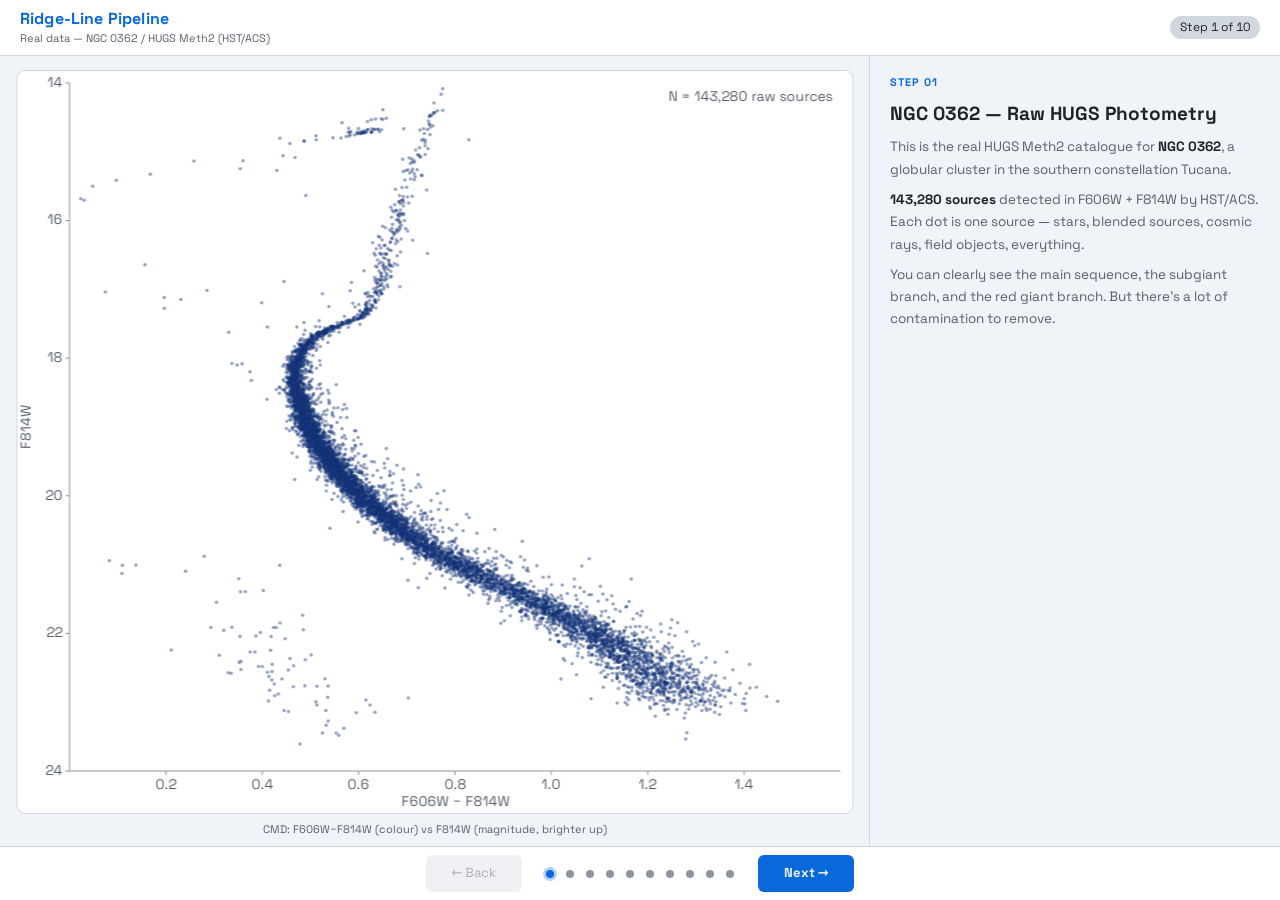
==== commit c6b6afd8: "Fit NGC 362 walkthrough to the screen and load data from JSON - One-screen layout on desktop, stacke" ====
--- a/ngc362-pipeline/index.html
+++ b/ngc362-pipeline/index.html
@@ -2,92 +2,128 @@
 <html lang="en">
 <head>
 <meta charset="utf-8">
-<meta name="viewport" content="width=device-width, initial-scale=1">
+<meta name="viewport" content="width=device-width, initial-scale=1, viewport-fit=cover">
 <title>NGC 0362 Pipeline</title>
-<meta name="claude:viewport-fit-sides" content="cover">
 <style>
-:root {
+@font-face{font-family:'Space Grotesk';font-style:normal;font-weight:400;font-display:swap;src:url('fonts/space-grotesk-latin-400-normal.woff2') format('woff2')}
+@font-face{font-family:'Space Grotesk';font-style:normal;font-weight:500;font-display:swap;src:url('fonts/space-grotesk-latin-500-normal.woff2') format('woff2')}
+@font-face{font-family:'Space Grotesk';font-style:normal;font-weight:700;font-display:swap;src:url('fonts/space-grotesk-latin-700-normal.woff2') format('woff2')}
+:root{
   --bg:#0d1117;--surface:#161b22;--border:#30363d;--fg:#e6edf3;--fg2:#8b949e;
   --accent:#58a6ff;--accent2:#3fb950;--warn:#d29922;--bad:#f85149;
-  --ridge:#ff7b72;--star:rgba(180,210,255,0.5);
+  --axis:#484f58;--fg-rgb:230,237,243;--surface-rgb:22,27,34;
+  --star-rgb:180,210,255;--star-boost:1;--blue-rgb:88,166,255;--kept-rgb:63,185,80;
+  --orange-rgb:255,166,87;--ridge-rgb:255,123,114;--gold-rgb:255,215,0;
   color-scheme:dark;
 }
 @media(prefers-color-scheme:light){:root:not([data-theme="dark"]){
   --bg:#f0f4f8;--surface:#fff;--border:#d0d7de;--fg:#1f2328;--fg2:#57606a;
   --accent:#0969da;--accent2:#1a7f37;--warn:#9a6700;--bad:#cf222e;
-  --ridge:#cf222e;--star:rgba(20,60,140,0.4);color-scheme:light;
+  --axis:#8c959f;--fg-rgb:31,35,40;--surface-rgb:255,255,255;
+  --star-rgb:20,50,120;--star-boost:1.5;--blue-rgb:9,105,218;--kept-rgb:26,127,55;
+  --orange-rgb:188,76,0;--ridge-rgb:207,34,46;--gold-rgb:166,118,0;
+  color-scheme:light;
 }}
 :root[data-theme="light"]{
   --bg:#f0f4f8;--surface:#fff;--border:#d0d7de;--fg:#1f2328;--fg2:#57606a;
   --accent:#0969da;--accent2:#1a7f37;--warn:#9a6700;--bad:#cf222e;
-  --ridge:#cf222e;--star:rgba(20,60,140,0.4);color-scheme:light;
-}
+  --axis:#8c959f;--fg-rgb:31,35,40;--surface-rgb:255,255,255;
+  --star-rgb:20,50,120;--star-boost:1.5;--blue-rgb:9,105,218;--kept-rgb:26,127,55;
+  --orange-rgb:188,76,0;--ridge-rgb:207,34,46;--gold-rgb:166,118,0;
+  color-scheme:light;
+}
+:root{--orange:rgb(var(--orange-rgb));--gold:rgb(var(--gold-rgb));--ridge:rgb(var(--ridge-rgb))}
 *,*::before,*::after{box-sizing:border-box;margin:0;padding:0}
-body{
-  background:var(--bg);color:var(--fg);
-  font-family:'Space Grotesk',system-ui,sans-serif;font-size:14px;line-height:1.6;
-  padding-left:max(16px,env(safe-area-inset-left,0px));
-  padding-right:max(16px,env(safe-area-inset-right,0px));
-  padding-block:0;min-height:100vh;
-}
-.app{display:flex;flex-direction:column;min-height:100vh}
-header{
-  background:var(--surface);border-bottom:1px solid var(--border);
-  padding:12px 20px;display:flex;align-items:center;justify-content:space-between;gap:12px;flex-wrap:wrap;
-}
-header h1{font-size:16px;font-weight:700;letter-spacing:.01em;color:var(--accent)}
-header small{font-size:11px;color:var(--fg2)}
-.step-pill{font-size:12px;color:var(--fg2);background:var(--border);border-radius:999px;padding:2px 10px;white-space:nowrap}
-.main{flex:1;display:grid;grid-template-columns:1fr 320px;gap:0}
-@media(max-width:780px){.main{grid-template-columns:1fr}}
-.cmd-panel{padding:16px;display:flex;flex-direction:column;gap:8px;border-right:1px solid var(--border)}
-.cmd-panel canvas{width:100%;border-radius:8px;background:var(--surface);border:1px solid var(--border);display:block}
-.cmd-label{font-size:11px;color:var(--fg2);text-align:center}
-.sidebar{display:flex;flex-direction:column;overflow:hidden}
-.step-info{flex:1;padding:20px;overflow-y:auto;display:flex;flex-direction:column;gap:12px}
+body{background:var(--bg);color:var(--fg);font-family:'Space Grotesk',system-ui,sans-serif;font-size:14px;line-height:1.6}
+
+/* app fills exactly one screen on desktop */
+.app{display:flex;flex-direction:column;height:100vh;height:100dvh;max-width:1360px;margin:0 auto}
+@media(min-width:1362px){.app{border-inline:1px solid var(--border)}}
+header{flex:none;background:var(--surface);border-bottom:1px solid var(--border);
+  padding:8px max(20px,env(safe-area-inset-right,0px)) 8px max(20px,env(safe-area-inset-left,0px));
+  display:flex;align-items:center;justify-content:space-between;gap:12px}
+header h1{font-size:16px;font-weight:700;letter-spacing:.01em;color:var(--accent);line-height:1.35}
+header small{display:block;font-size:11px;color:var(--fg2)}
+.step-pill{font-size:12px;color:var(--fg);background:var(--border);border-radius:999px;padding:2px 10px;white-space:nowrap;font-variant-numeric:tabular-nums}
+.main{flex:1;min-height:0;display:grid;grid-template-columns:minmax(0,1fr) clamp(320px,32vw,440px);grid-template-rows:minmax(0,1fr)}
+.cmd-panel{min-width:0;min-height:0;padding:14px 16px 8px;display:flex;flex-direction:column;gap:6px;border-right:1px solid var(--border)}
+.plot-wrap{flex:1;min-height:0;position:relative}
+.plot-wrap canvas{position:absolute;left:50%;top:50%;transform:translate(-50%,-50%);display:block;border-radius:8px;background:var(--surface);box-shadow:0 0 0 1px var(--border)}
+.cmd-label{flex:none;font-size:11px;color:var(--fg2);text-align:center}
+.sidebar{min-height:0;display:flex;flex-direction:column;overflow-y:auto}
+.step-info{flex:none;padding:18px 20px;display:flex;flex-direction:column;gap:10px}
 .step-num{font-size:11px;color:var(--accent);font-weight:700;letter-spacing:.08em;text-transform:uppercase}
-.step-title{font-size:18px;font-weight:700;line-height:1.3}
-.step-body{font-size:13px;color:var(--fg2);line-height:1.7}
+.step-title{font-size:19px;font-weight:700;line-height:1.3;text-wrap:balance}
+.step-body{font-size:13.5px;color:var(--fg2);line-height:1.65}
 .step-body p{margin-bottom:8px}
 .step-body strong{color:var(--fg)}
-.step-body code{background:var(--border);border-radius:3px;padding:1px 5px;font-family:monospace;font-size:12px;color:var(--accent)}
-.stat-row{display:flex;gap:8px;flex-wrap:wrap}
+.step-body code{background:var(--border);border-radius:3px;padding:1px 5px;font-family:ui-monospace,monospace;font-size:12px;color:var(--fg);overflow-wrap:anywhere}
+.stat-row{display:flex;gap:8px;flex-wrap:wrap;margin-bottom:8px}
 .stat{background:var(--surface);border:1px solid var(--border);border-radius:6px;padding:6px 10px;font-size:12px}
 .stat b{color:var(--accent);font-size:15px;display:block}
-.zoom-panel{border-top:1px solid var(--border);padding:12px;background:var(--surface);min-height:0}
-.zoom-panel canvas{width:100%;border-radius:6px;border:1px solid var(--border);display:block}
-.zoom-label{font-size:11px;color:var(--fg2);text-align:center;margin-top:4px}
-nav{background:var(--surface);border-top:1px solid var(--border);padding:12px 16px;display:flex;align-items:center;gap:10px;flex-wrap:wrap}
-.nav-btn{background:var(--border);border:none;color:var(--fg);border-radius:6px;padding:7px 16px;cursor:pointer;font:inherit;font-size:13px;transition:background .15s}
-.nav-btn:hover{background:var(--accent);color:#fff}
+.zoom-panel{flex:none;margin-top:auto;border-top:1px solid var(--border);padding:12px;background:var(--surface)}
+.zoom-panel canvas{display:block;margin:0 auto;border-radius:6px;box-shadow:0 0 0 1px var(--border)}
+.zoom-label{font-size:11px;color:var(--fg2);text-align:center;margin-top:6px}
+nav{flex:none;background:var(--surface);border-top:1px solid var(--border);
+  padding:8px max(16px,env(safe-area-inset-right,0px)) calc(8px + env(safe-area-inset-bottom,0px)) max(16px,env(safe-area-inset-left,0px));
+  display:flex;align-items:center;justify-content:center;gap:18px}
+.nav-btn{flex:none;min-width:96px;background:var(--border);border:none;color:var(--fg);border-radius:6px;padding:8px 16px;cursor:pointer;font:inherit;font-size:13px;transition:background .15s}
+.nav-btn:hover:not(:disabled){background:var(--accent);color:var(--bg)}
 .nav-btn:disabled{opacity:.35;cursor:not-allowed}
-.nav-btn.primary{background:var(--accent);color:#fff}
-.progress-dots{display:flex;gap:5px;flex-wrap:wrap}
-.dot{width:7px;height:7px;border-radius:50%;background:var(--border);transition:background .2s;cursor:pointer}
-.dot.active{background:var(--accent)}
-.dot.done{background:var(--accent2)}
+.nav-btn.primary{background:var(--accent);color:var(--bg);font-weight:700}
+button:focus-visible{outline:2px solid var(--accent);outline-offset:2px}
+.progress-dots{display:flex;justify-content:center;flex-wrap:wrap;min-width:0}
+.dot{width:20px;height:24px;border:0;background:none;cursor:pointer;display:grid;place-items:center;padding:0}
+.dot::before{content:'';width:8px;height:8px;border-radius:50%;background:var(--axis);transition:background .2s}
+.dot.done::before{background:var(--accent2)}
+.dot.active::before{background:var(--accent);box-shadow:0 0 0 3px rgba(var(--blue-rgb),.3)}
+
+/* short landscape windows: keep two columns, trim the bars */
+@media(min-width:781px) and (max-height:520px){
+  header{padding-block:3px} header small{display:none}
+  .cmd-panel{padding:6px 10px 4px} .cmd-label{display:none}
+  nav{padding-block:3px}
+}
+/* phones: stack and scroll, keep the buttons reachable */
+@media(max-width:780px){
+  .app{height:auto;min-height:100vh;min-height:100dvh}
+  .main{grid-template-columns:minmax(0,1fr);grid-template-rows:auto}
+  .cmd-panel{border-right:0;border-bottom:1px solid var(--border);padding:10px 12px 8px}
+  .plot-wrap{flex:none;height:max(300px,min(112vw,68vh));height:max(300px,min(112vw,68svh))}
+  .sidebar{overflow:visible}
+  header{padding-block:6px;padding-inline:14px}
+  header>div{min-width:0}
+  header small{font-size:10.5px;white-space:nowrap;overflow:hidden;text-overflow:ellipsis}
+  nav{position:sticky;bottom:0;z-index:5;gap:8px;justify-content:space-between}
+  .nav-btn{min-width:78px;padding:9px 12px}
+  .dot{width:14px}
+}
+#loading{position:fixed;inset:0;background:var(--bg);display:flex;align-items:center;justify-content:center;flex-direction:column;gap:12px;z-index:99;padding:20px}
+#loading p{color:var(--fg2);font-size:13px}
+.spinner{width:32px;height:32px;border:3px solid var(--border);border-top-color:var(--accent);border-radius:50%;animation:spin .7s linear infinite}
+@keyframes spin{to{transform:rotate(360deg)}}
 </style>
-<link rel="stylesheet" href="https://fonts.googleapis.com/css2?family=Space+Grotesk:wght@400;500;700&display=swap">
-
 </head>
 <body>
-<div class="app">
+<div id="loading"><div class="spinner"></div><p>Loading NGC 0362 photometry…</p></div>
+
+<div class="app" id="app" style="display:none">
   <header>
     <div>
       <h1>Ridge-Line Pipeline</h1>
-      <small>Real data — NGC 0362 / HUGS Meth2</small>
+      <small>Real data — NGC 0362 / HUGS Meth2 (HST/ACS)</small>
     </div>
     <span class="step-pill" id="stepPill">Step 1 of 10</span>
   </header>
   <div class="main">
     <div class="cmd-panel">
-      <canvas id="cmdCanvas" width="560" height="520"></canvas>
+      <div class="plot-wrap" id="plotWrap"><canvas id="cmdCanvas" role="img" aria-label="Colour-magnitude diagram of NGC 0362 for the current step"></canvas></div>
       <div class="cmd-label">CMD: F606W−F814W (colour) vs F814W (magnitude, brighter up)</div>
     </div>
     <div class="sidebar">
       <div class="step-info" id="stepInfo"></div>
       <div class="zoom-panel" id="zoomPanel" style="display:none">
-        <canvas id="zoomCanvas" width="300" height="190"></canvas>
+        <canvas id="zoomCanvas"></canvas>
         <div class="zoom-label" id="zoomLabel"></div>
       </div>
     </div>
@@ -100,75 +136,108 @@
 </div>
 
 <script>
-// ── real data injected by Python ──────────────────────────────────────────────
-// NGC0362 object is defined at the bottom of this file
-
-// ── unpack after load ─────────────────────────────────────────────────────────
+// ── globals ───────────────────────────────────────────────────────────────────
 let stars, ridge, fid, rbins, MSTO_M, MSTO_C;
 
-function init() {
-  const D = NGC0362;
-  // stars: [color, mag, err_c, selected(0/1)]
-  stars = D.stars.map(r=>({c:r[0],m:r[1],ec:r[2],sel:r[3]===1}));
-  ridge = D.ridge;   // [[mag,color],...]
-  fid   = D.fid;     // [[mag,color,sc,sm,m0,m1,n],...]
-  rbins = D.rbins;   // [[mag,color],...]
-  [MSTO_M, MSTO_C] = D.msto;
+function init(D) {
+  stars  = D.stars.map(r => ({c:r[0], m:r[1], ec:r[2], sel:r[3]===1}));
+  ridge  = D.ridge;
+  fid    = D.fid;
+  rbins  = D.rbins;
+  MSTO_M = D.msto[0];
+  MSTO_C = D.msto[1];
 }
 
 // ── canvas setup ──────────────────────────────────────────────────────────────
 const CMD = document.getElementById('cmdCanvas');
-const ctx = CMD.getContext('2d');
-
-// View: color 0.0..1.6, mag 14..24
+const ctx  = CMD.getContext('2d');
+
 const CMIN=0.0,CMAX=1.6,MMIN=14.0,MMAX=24.0;
-const PAD={l:46,r:12,t:16,b:28};
-const CW=CMD.width-PAD.l-PAD.r;
-const CH=CMD.height-PAD.t-PAD.b;
-
-function cx(c){return PAD.l+(c-CMIN)/( CMAX-CMIN)*CW}
+let VW=560, VH=520, K=1;                       // logical plot size and size factor
+let PAD={l:46,r:12,t:16,b:36}, CW=0, CH=0;
+const T={};                                    // theme colours read from CSS
+
+function readTheme(){
+  const st=getComputedStyle(document.documentElement);
+  ['fg2','axis','fg-rgb','surface-rgb','star-rgb','star-boost','blue-rgb','kept-rgb',
+   'orange-rgb','ridge-rgb','gold-rgb','accent'].forEach(n=>T[n]=st.getPropertyValue('--'+n).trim());
+}
+const rgba=(name,a=1)=>`rgba(${T[name+'-rgb']},${a})`;
+const starCol=a=>rgba('star',Math.min(0.9,a*Number(T['star-boost'])));
+const font=(px,bold)=>`${bold?'700 ':''}${px}px 'Space Grotesk',system-ui,sans-serif`;
+const fs=()=>VW<440?11:Math.min(14,Math.round(12*K));
+
+function sizeCanvas(cv,c2d,w,h){
+  const d=window.devicePixelRatio||1;
+  cv.style.width=w+'px';cv.style.height=h+'px';
+  cv.width=Math.round(w*d);cv.height=Math.round(h*d);
+  c2d.setTransform(d,0,0,d,0,0);
+}
+
+function sizePlot(){
+  const wrap=document.getElementById('plotWrap');
+  const h=Math.max(240,wrap.clientHeight-2);
+  const w=Math.max(240,Math.floor(Math.min(wrap.clientWidth-2,h*1.15)));
+  VW=w;VH=h;K=Math.max(0.8,Math.min(1.35,Math.min(w/600,h/520)));
+  sizeCanvas(CMD,ctx,w,h);
+  PAD={l:w<440?42:52,r:12,t:12,b:w<440?36:42};
+  CW=VW-PAD.l-PAD.r;CH=VH-PAD.t-PAD.b;
+}
+
+function cx(c){return PAD.l+(c-CMIN)/(CMAX-CMIN)*CW}
 function cy(m){return PAD.t+(m-MMIN)/(MMAX-MMIN)*CH}
 
+// text on a translucent backing so it stays readable over dense star fields
+function label(c2d,text,x,y,color,align='left',px=fs(),bold=false){
+  c2d.save();c2d.font=font(px,bold);c2d.textAlign='left';c2d.textBaseline='middle';
+  const w=c2d.measureText(text).width;
+  const x0=align==='right'?x-w:align==='center'?x-w/2:x;
+  c2d.fillStyle=rgba('surface',0.86);c2d.fillRect(x0-4,y-px*0.75,w+8,px*1.5);
+  c2d.fillStyle=color;c2d.fillText(text,x0,y+0.5);
+  c2d.restore();
+}
+
+// draws the frame, then clips everything that follows to the plot area
 function drawAxes(){
-  ctx.strokeStyle='#30363d';ctx.lineWidth=1;
+  const px=fs();
+  ctx.strokeStyle=T.axis;ctx.lineWidth=1;
   ctx.beginPath();
   ctx.moveTo(PAD.l,PAD.t);ctx.lineTo(PAD.l,PAD.t+CH);
   ctx.lineTo(PAD.l+CW,PAD.t+CH);ctx.stroke();
-  ctx.fillStyle='#8b949e';ctx.font='11px Space Grotesk';
-  ctx.textAlign='right';
-  for(let m=14;m<=24;m+=2){const y=cy(m);ctx.beginPath();ctx.moveTo(PAD.l-3,y);ctx.lineTo(PAD.l,y);ctx.stroke();ctx.fillText(m,PAD.l-5,y+4);}
-  ctx.textAlign='center';
-  for(let c=0.2;c<=1.5;c+=0.2){const x=cx(c);ctx.beginPath();ctx.moveTo(x,PAD.t+CH);ctx.lineTo(x,PAD.t+CH+3);ctx.stroke();ctx.fillText(c.toFixed(1),x,PAD.t+CH+13);}
-  ctx.save();ctx.translate(12,PAD.t+CH/2);ctx.rotate(-Math.PI/2);ctx.textAlign='center';ctx.fillText('F814W',0,0);ctx.restore();
-  ctx.textAlign='center';ctx.fillText('F606W − F814W',PAD.l+CW/2,PAD.t+CH+26);
+  ctx.fillStyle=T.fg2;ctx.font=font(px);
+  ctx.textAlign='right';ctx.textBaseline='middle';
+  for(let m=14;m<=24;m+=2){const y=cy(m);ctx.beginPath();ctx.moveTo(PAD.l-4,y);ctx.lineTo(PAD.l,y);ctx.stroke();ctx.fillText(m,PAD.l-7,y);}
+  ctx.textAlign='center';ctx.textBaseline='top';
+  for(let i=1;i<=7;i++){const c=i*0.2,x=cx(c);ctx.beginPath();ctx.moveTo(x,PAD.t+CH);ctx.lineTo(x,PAD.t+CH+4);ctx.stroke();ctx.fillText(c.toFixed(1),x,PAD.t+CH+7);}
+  ctx.textBaseline='alphabetic';
+  ctx.save();ctx.translate(13,PAD.t+CH/2);ctx.rotate(-Math.PI/2);ctx.fillText('F814W',0,0);ctx.restore();
+  ctx.fillText('F606W − F814W',PAD.l+CW/2,VH-7);
+  ctx.beginPath();ctx.rect(PAD.l,PAD.t,CW,CH);ctx.clip();
 }
 
 function plotStars(arr,color,r){
   ctx.fillStyle=color;
-  arr.forEach(s=>{ctx.beginPath();ctx.arc(cx(s.c),cy(s.m),r,0,2*Math.PI);ctx.fill();});
-}
-
-function drawRidge(col,dash){
-  ctx.strokeStyle=col;ctx.lineWidth=2;
-  if(dash)ctx.setLineDash([5,4]);else ctx.setLineDash([]);
+  arr.forEach(s=>{ctx.beginPath();ctx.arc(cx(s.c),cy(s.m),r*K*1.08,0,2*Math.PI);ctx.fill();});
+}
+
+function drawRidge(col){
+  ctx.strokeStyle=col;ctx.lineWidth=2*K;ctx.setLineDash([]);
   ctx.beginPath();let first=true;
   ridge.forEach(([m,c])=>{
     if(m<MMIN||m>MMAX||c<CMIN||c>CMAX)return;
     if(first){ctx.moveTo(cx(c),cy(m));first=false;}else ctx.lineTo(cx(c),cy(m));
   });
-  ctx.stroke();ctx.setLineDash([]);
+  ctx.stroke();
 }
 
 function drawBinLines(alpha){
-  ctx.strokeStyle=`rgba(88,166,255,${alpha})`;ctx.lineWidth=0.8;
+  ctx.strokeStyle=rgba('blue',alpha);ctx.lineWidth=0.8;
   for(let m=14.5;m<23;m+=0.15){
-    const y=cy(m);
-    ctx.beginPath();ctx.moveTo(PAD.l,y);ctx.lineTo(PAD.l+CW,y);ctx.stroke();
+    const y=cy(m);ctx.beginPath();ctx.moveTo(PAD.l,y);ctx.lineTo(PAD.l+CW,y);ctx.stroke();
   }
 }
 
 function getRidgeC(m){
-  // linear interpolation on ridge array
   for(let i=0;i<ridge.length-1;i++){
     if(ridge[i][0]<=m&&ridge[i+1][0]>m){
       const t=(m-ridge[i][0])/(ridge[i+1][0]-ridge[i][0]);
@@ -180,15 +249,15 @@
 
 function drawCorridor(){
   const DC=0.04,m0=MSTO_M-1,m1=MSTO_M+2.5;
-  ctx.save();ctx.globalAlpha=0.12;ctx.fillStyle='#3fb950';
+  ctx.save();ctx.globalAlpha=0.12;ctx.fillStyle=rgba('kept');
   ctx.beginPath();let first=true;
   for(let m=m0;m<=m1;m+=0.1){const c=getRidgeC(m)-DC;if(c==null)continue;if(first){ctx.moveTo(cx(c),cy(m));first=false;}else ctx.lineTo(cx(c),cy(m));}
   for(let m=m1;m>=m0;m-=0.1){const c=getRidgeC(m)+DC;if(c==null)continue;ctx.lineTo(cx(c),cy(m));}
   ctx.closePath();ctx.fill();ctx.restore();
-  ctx.strokeStyle='rgba(63,185,80,0.5)';ctx.lineWidth=1.2;ctx.setLineDash([4,3]);
+  ctx.strokeStyle=rgba('kept',0.6);ctx.lineWidth=1.2;ctx.setLineDash([4,3]);
   ['l','r'].forEach(side=>{
-    ctx.beginPath();first=true;
-    for(let m=m0;m<=m1;m+=0.1){const c=getRidgeC(m)+(side==='r'?DC:-DC);if(c==null)continue;if(first){ctx.moveTo(cx(c),cy(m));first=false;}else ctx.lineTo(cx(c),cy(m));}
+    ctx.beginPath();let f2=true;
+    for(let m=m0;m<=m1;m+=0.1){const c=getRidgeC(m)+(side==='r'?DC:-DC);if(c==null)continue;if(f2){ctx.moveTo(cx(c),cy(m));f2=false;}else ctx.lineTo(cx(c),cy(m));}
     ctx.stroke();
   });
   ctx.setLineDash([]);
@@ -196,55 +265,59 @@
 
 function drawMagWindow(){
   const y0=cy(MSTO_M-1),y1=cy(MSTO_M+2.5);
-  ctx.save();ctx.globalAlpha=0.06;ctx.fillStyle='#58a6ff';
+  ctx.save();ctx.globalAlpha=0.06;ctx.fillStyle=rgba('blue');
   ctx.fillRect(PAD.l,Math.min(y0,y1),CW,Math.abs(y1-y0));ctx.restore();
-  ctx.strokeStyle='rgba(88,166,255,0.5)';ctx.lineWidth=1.5;ctx.setLineDash([6,4]);
+  ctx.strokeStyle=rgba('blue',0.6);ctx.lineWidth=1.5;ctx.setLineDash([6,4]);
   [y0,y1].forEach(y=>{ctx.beginPath();ctx.moveTo(PAD.l,y);ctx.lineTo(PAD.l+CW,y);ctx.stroke();});
   ctx.setLineDash([]);
-  ctx.fillStyle='#58a6ff';ctx.font='10px Space Grotesk';ctx.textAlign='right';
-  ctx.fillText(`MSTO−1 = ${(MSTO_M-1).toFixed(2)}`,PAD.l+CW-4,y0-4);
-  ctx.fillText(`MSTO+2.5 = ${(MSTO_M+2.5).toFixed(2)}`,PAD.l+CW-4,y1+13);
+  label(ctx,`MSTO−1 = ${(MSTO_M-1).toFixed(2)}`,PAD.l+CW-8,y0-11,rgba('blue'),'right');
+  label(ctx,`MSTO+2.5 = ${(MSTO_M+2.5).toFixed(2)}`,PAD.l+CW-8,y1+12,rgba('blue'),'right');
 }
 
 function drawMSTO(){
-  const x=cx(MSTO_C),y=cy(MSTO_M);
-  ctx.strokeStyle='#ffa657';ctx.lineWidth=2;
-  ctx.beginPath();ctx.arc(x,y,10,0,2*Math.PI);ctx.stroke();
-  ctx.fillStyle='rgba(255,166,87,0.5)';ctx.beginPath();ctx.arc(x,y,4,0,2*Math.PI);ctx.fill();
-  ctx.fillStyle='#ffa657';ctx.font='bold 11px Space Grotesk';ctx.textAlign='left';
-  ctx.fillText(`MSTO  ${MSTO_M.toFixed(2)} mag`,x+14,y+4);
+  const x=cx(MSTO_C),y=cy(MSTO_M),r=10*K;
+  ctx.strokeStyle=rgba('orange');ctx.lineWidth=2;
+  ctx.beginPath();ctx.arc(x,y,r,0,2*Math.PI);ctx.stroke();
+  ctx.fillStyle=rgba('orange',0.55);ctx.beginPath();ctx.arc(x,y,r*0.4,0,2*Math.PI);ctx.fill();
+  const t=`MSTO  ${MSTO_M.toFixed(2)} mag`;
+  ctx.font=font(fs(),true);
+  const left=x-r-8-ctx.measureText(t).width>PAD.l+6;   // empty sky is blueward of the turn-off
+  label(ctx,t,left?x-r-8:x+r+8,y,rgba('orange'),left?'right':'left',fs(),true);
 }
 
 function drawFidBinLines(){
-  ctx.strokeStyle='rgba(255,215,0,0.4)';ctx.lineWidth=1;ctx.setLineDash([3,3]);
-  fid.forEach(f=>{
-    const y=cy(f[4]);
-    ctx.beginPath();ctx.moveTo(PAD.l,y);ctx.lineTo(PAD.l+CW,y);ctx.stroke();
-  });
+  ctx.strokeStyle=rgba('gold',0.5);ctx.lineWidth=1;ctx.setLineDash([3,3]);
+  fid.forEach(f=>{const y=cy(f[4]);ctx.beginPath();ctx.moveTo(PAD.l,y);ctx.lineTo(PAD.l+CW,y);ctx.stroke();});
   ctx.setLineDash([]);
 }
 
 function drawFidPoints(){
   fid.forEach(f=>{
     const x=cx(f[1]),y=cy(f[0]),sc=f[2];
-    ctx.strokeStyle='rgba(255,215,0,0.7)';ctx.lineWidth=1.5;
+    ctx.strokeStyle=rgba('gold',0.85);ctx.lineWidth=1.5;
     ctx.beginPath();ctx.moveTo(cx(f[1]-sc),y);ctx.lineTo(cx(f[1]+sc),y);ctx.stroke();
-    ctx.fillStyle='gold';ctx.strokeStyle='#0d1117';ctx.lineWidth=1;
-    ctx.beginPath();ctx.arc(x,y,5,0,2*Math.PI);ctx.fill();ctx.stroke();
+    ctx.fillStyle=rgba('gold');ctx.strokeStyle=rgba('fg',0.9);ctx.lineWidth=1;
+    ctx.beginPath();ctx.arc(x,y,4.5*K,0,2*Math.PI);ctx.fill();ctx.stroke();
   });
 }
 
 // ── zoom canvas ───────────────────────────────────────────────────────────────
-const ZC=document.getElementById('zoomCanvas');
-const zctx=ZC.getContext('2d');
+const ZC   = document.getElementById('zoomCanvas');
+const zctx = ZC.getContext('2d');
+let ZW=300, ZH=190;
+
+function sizeZoom(){
+  const p=document.getElementById('zoomPanel');
+  const w=Math.max(240,Math.min(520,p.clientWidth-24));
+  const cap=Math.max(190,Math.round(window.innerHeight*0.31));
+  ZW=w;ZH=Math.max(180,Math.min(cap,Math.round(w*0.66)));
+  sizeCanvas(ZC,zctx,ZW,ZH);
+}
 
 function drawHistogram(binIdx){
-  // find stars in a 0.15-mag bin near the ridge, build colour histogram
-  const binM = rbins[binIdx][0];
-  const binC = rbins[binIdx][1];
-  const BW=0.15;
-  const inBin = stars.filter(s=>s.m>=binM-BW/2&&s.m<binM+BW/2);
-  if(!inBin.length){zctx.fillStyle='#8b949e';zctx.fillText('no data',ZC.width/2,ZC.height/2);return;}
+  const binM=rbins[binIdx][0], BW=0.15;
+  const inBin=stars.filter(s=>s.m>=binM-BW/2&&s.m<binM+BW/2);
+  if(!inBin.length)return;
   const cols=inBin.map(s=>s.c).sort((a,b)=>a-b);
   const p1=cols[Math.floor(cols.length*0.01)];
   const p99=cols[Math.floor(cols.length*0.99)];
@@ -252,238 +325,237 @@
   const counts=new Array(HBINS).fill(0);
   cols.forEach(c=>{const b=Math.min(HBINS-1,Math.floor((c-p1)/hStep));counts[b]++;});
   const maxC=Math.max(...counts);
-  const pad={l:28,r:8,t:20,b:28};
-  const W=ZC.width-pad.l-pad.r,H=ZC.height-pad.t-pad.b;
-  zctx.clearRect(0,0,ZC.width,ZC.height);
-  zctx.strokeStyle='#30363d';zctx.lineWidth=1;
+  const pad={l:30,r:10,t:24,b:34};
+  const W=ZW-pad.l-pad.r,H=ZH-pad.t-pad.b;
+  zctx.clearRect(0,0,ZW,ZH);
+  zctx.strokeStyle=T.axis;zctx.lineWidth=1;
   zctx.beginPath();zctx.moveTo(pad.l,pad.t);zctx.lineTo(pad.l,pad.t+H);zctx.lineTo(pad.l+W,pad.t+H);zctx.stroke();
   const bw=W/HBINS;
   counts.forEach((c,i)=>{
     const bh=H*c/maxC;
-    zctx.fillStyle=c===maxC?'#ffa657':'rgba(88,166,255,0.5)';
-    zctx.fillRect(pad.l+i*bw,pad.t+H-bh,bw-0.5,bh);
+    zctx.fillStyle=c===maxC?rgba('orange'):rgba('blue',0.6);
+    zctx.fillRect(pad.l+i*bw,pad.t+H-bh,Math.max(1,bw-1),bh);
   });
   const mi=counts.indexOf(maxC),mx=pad.l+(mi+0.5)*bw,mc=p1+(mi+0.5)*hStep;
-  zctx.strokeStyle='#ffa657';zctx.lineWidth=1.5;zctx.setLineDash([3,3]);
+  zctx.strokeStyle=rgba('orange');zctx.lineWidth=1.5;zctx.setLineDash([3,3]);
   zctx.beginPath();zctx.moveTo(mx,pad.t);zctx.lineTo(mx,pad.t+H);zctx.stroke();zctx.setLineDash([]);
-  zctx.fillStyle='#ffa657';zctx.font='9px Space Grotesk';zctx.textAlign='center';
-  zctx.fillText(`peak: ${mc.toFixed(3)}`,mx,pad.t-5);
-  zctx.fillStyle='#8b949e';zctx.font='9px Space Grotesk';
-  zctx.fillText(p1.toFixed(2),pad.l,pad.t+H+10);
-  zctx.textAlign='right';zctx.fillText(p99.toFixed(2),pad.l+W,pad.t+H+10);
-  zctx.textAlign='center';zctx.fillText('colour F606W−F814W',pad.l+W/2,ZC.height-2);
-  zctx.save();zctx.translate(10,pad.t+H/2);zctx.rotate(-Math.PI/2);zctx.fillText('N stars',0,0);zctx.restore();
-  zctx.fillStyle='#8b949e';zctx.textAlign='right';
-  zctx.fillText(`N=${inBin.length}  F814W≈${binM.toFixed(2)}`,ZC.width-pad.r,pad.t-5);
+  zctx.font=font(11,true);zctx.fillStyle=rgba('orange');zctx.textAlign='left';
+  zctx.fillText(`peak: ${mc.toFixed(3)}`,pad.l,14);
+  zctx.font=font(11);zctx.fillStyle=T.fg2;
+  zctx.fillText(p1.toFixed(2),pad.l,pad.t+H+13);
+  zctx.textAlign='right';zctx.fillText(p99.toFixed(2),pad.l+W,pad.t+H+13);
+  zctx.fillText(`N=${inBin.length}  F814W≈${binM.toFixed(2)}`,ZW-pad.r,14);
+  zctx.textAlign='center';zctx.fillText('colour F606W−F814W',pad.l+W/2,ZH-5);
+  zctx.save();zctx.translate(13,pad.t+H/2);zctx.rotate(-Math.PI/2);zctx.fillText('N stars',0,0);zctx.restore();
 }
 
 function drawFidKDE(fidIdx){
-  // show scatter + uncertainty illustration for one fiducial bin
   const f=fid[fidIdx];
   const inBin=stars.filter(s=>s.m>=f[4]&&s.m<f[5]&&s.sel);
-  if(!inBin.length){return;}
+  if(!inBin.length)return;
   const cols=inBin.map(s=>s.c),mags=inBin.map(s=>s.m);
   const c0=Math.min(...cols)-0.03,c1=Math.max(...cols)+0.03;
   const m0f=Math.min(...mags)-0.03,m1f=Math.max(...mags)+0.03;
-  const pad={l:28,r:8,t:20,b:28};
-  const W=ZC.width-pad.l-pad.r,H=ZC.height-pad.t-pad.b;
-  zctx.clearRect(0,0,ZC.width,ZC.height);
+  const pad={l:30,r:10,t:24,b:24};
+  const W=ZW-pad.l-pad.r,H=ZH-pad.t-pad.b;
+  zctx.clearRect(0,0,ZW,ZH);
   const xcv=c=>pad.l+(c-c0)/(c1-c0)*W;
   const ymv=m=>pad.t+(m-m0f)/(m1f-m0f)*H;
-  zctx.strokeStyle='#30363d';zctx.lineWidth=1;
+  zctx.strokeStyle=T.axis;zctx.lineWidth=1;
   zctx.beginPath();zctx.moveTo(pad.l,pad.t);zctx.lineTo(pad.l,pad.t+H);zctx.lineTo(pad.l+W,pad.t+H);zctx.stroke();
-  // density map
-  const GN=16,gw=W/GN,gh=H/GN,bw=0.012;
+  const GN=16,gw=W/GN,gh=H/GN,bw2=0.012;
   for(let gi=0;gi<GN;gi++){for(let gj=0;gj<GN;gj++){
     const gc=c0+(gi+0.5)*(c1-c0)/GN,gm=m0f+(gj+0.5)*(m1f-m0f)/GN;
-    let d=0;inBin.forEach(s=>{d+=Math.exp(-0.5*((s.c-gc)**2+(s.m-gm)**2)/(bw**2));});
+    let d=0;inBin.forEach(s=>{d+=Math.exp(-0.5*((s.c-gc)**2+(s.m-gm)**2)/(bw2**2));});
     d/=inBin.length;
-    zctx.fillStyle=`rgba(88,166,255,${Math.min(0.85,d*10)})`;
-    zctx.fillRect(pad.l+gi*gw,pad.t+gj*gh,gw,gh);
+    zctx.fillStyle=rgba('blue',Math.min(0.85,d*10));
+    const xa=Math.round(pad.l+gi*gw),ya=Math.round(pad.t+gj*gh);
+    zctx.fillRect(xa,ya,Math.round(pad.l+(gi+1)*gw)-xa,Math.round(pad.t+(gj+1)*gh)-ya);
   }}
-  // stars
-  zctx.fillStyle='rgba(230,237,243,0.75)';
+  zctx.fillStyle=rgba('fg',0.75);
   inBin.forEach(s=>{zctx.beginPath();zctx.arc(xcv(s.c),ymv(s.m),2,0,2*Math.PI);zctx.fill();});
-  // fiducial peak
   const fx=xcv(f[1]),fy=ymv(f[0]);
-  zctx.strokeStyle='gold';zctx.lineWidth=2;
-  zctx.beginPath();zctx.arc(fx,fy,6,0,2*Math.PI);zctx.stroke();
-  // error bar
-  zctx.strokeStyle='rgba(255,215,0,0.6)';zctx.lineWidth=1.5;
+  zctx.strokeStyle=rgba('gold');zctx.lineWidth=2.5;
+  zctx.beginPath();zctx.arc(fx,fy,7,0,2*Math.PI);zctx.stroke();
   const exc=W*f[2]/(c1-c0);
+  zctx.lineWidth=1.5;
   zctx.beginPath();zctx.moveTo(fx-exc,fy);zctx.lineTo(fx+exc,fy);zctx.stroke();
-  zctx.fillStyle='gold';zctx.font='9px Space Grotesk';zctx.textAlign='left';
-  zctx.fillText(`peak ± σ`,fx+9,fy+3);
-  zctx.fillStyle='#8b949e';zctx.textAlign='center';zctx.font='9px Space Grotesk';
-  zctx.fillText('colour',pad.l+W/2,ZC.height-2);
-  zctx.save();zctx.translate(10,pad.t+H/2);zctx.rotate(-Math.PI/2);zctx.fillText('F814W',0,0);zctx.restore();
-  zctx.textAlign='right';zctx.fillText(`N=${f[6]}`,ZC.width-pad.r,pad.t-5);
+  label(zctx,'peak ± σ',fx+Math.max(13,exc+7),fy,rgba('gold'),'left',11,true);
+  zctx.font=font(11);zctx.fillStyle=T.fg2;zctx.textAlign='center';
+  zctx.fillText('colour',pad.l+W/2,ZH-7);
+  zctx.save();zctx.translate(13,pad.t+H/2);zctx.rotate(-Math.PI/2);zctx.fillText('F814W',0,0);zctx.restore();
+  zctx.textAlign='right';zctx.fillText(`N=${f[6]}`,ZW-pad.r,14);
 }
 
 // ── step definitions ──────────────────────────────────────────────────────────
-const steps=[
+function makeSteps(){
+const nSel = stars.filter(s=>s.sel).length;
+return [
   {
     num:'01',title:'NGC 0362 — Raw HUGS Photometry',
-    get body(){return `<p>This is the real HUGS Meth2 catalogue for <strong>NGC 0362</strong>, a globular cluster in the southern constellation Tucana.</p>
+    body:`<p>This is the real HUGS Meth2 catalogue for <strong>NGC 0362</strong>, a globular cluster in the southern constellation Tucana.</p>
 <p><strong>143,280 sources</strong> detected in F606W + F814W by HST/ACS. Each dot is one source — stars, blended sources, cosmic rays, field objects, everything.</p>
-<p>You can clearly see the main sequence (diagonal strip), the subgiant branch (curving left at top), and the red giant branch. But there's a lot of contamination to remove.</p>`},
-    draw(){
-      ctx.clearRect(0,0,CMD.width,CMD.height);drawAxes();
-      plotStars(stars,'rgba(180,210,255,0.3)',1.2);
-      ctx.fillStyle='#8b949e';ctx.font='11px Space Grotesk';ctx.textAlign='right';
-      ctx.fillText('N = 143,280 raw sources',PAD.l+CW-6,PAD.t+14);
+<p>You can clearly see the main sequence, the subgiant branch, and the red giant branch. But there's a lot of contamination to remove.</p>`,
+    draw(){
+      ctx.clearRect(0,0,VW,VH);drawAxes();
+      plotStars(stars,starCol(0.3),1.2);
+      label(ctx,'N = 143,280 raw sources',PAD.l+CW-8,PAD.t+14,T.fg2,'right');
     },zoom:null
   },
   {
     num:'02',title:'Quality Cuts — 6 Criteria',
-    get body(){return `<p><span style="color:var(--bad)">■</span> <strong>Removed</strong> (shown faded): bad PSF fit, blends, field stars, saturated, bad magnitudes.<br>
+    body:`<p><span style="color:var(--bad)">■</span> <strong>Removed</strong>: bad PSF fit, blends, field stars, saturated, bad magnitudes.<br>
 <span style="color:var(--accent2)">■</span> <strong>Kept</strong>: all 6 quality criteria satisfied.</p>
-<p>Cuts applied: <code>qfit ≥ 0.98</code>, <code>|sharp| ≤ 0.05</code>, <code>Pmem ≥ 90%</code> (or <code>&lt;0</code>), detected in both filters, <code>−1 ≤ colour ≤ 3</code>, <code>10 ≤ F814W ≤ 25</code>.</p>
-<p>26% of sources survive. The remaining <strong>37,294 stars</strong> form the high-quality CMD sample.</p>`},
-    draw(){
-      ctx.clearRect(0,0,CMD.width,CMD.height);drawAxes();
-      plotStars(stars.filter(s=>!s.sel),'rgba(180,210,255,0.15)',1.0);
-      plotStars(stars.filter(s=>s.sel),'rgba(63,185,80,0.65)',1.5);
-      ctx.fillStyle='#3fb950';ctx.font='11px Space Grotesk';ctx.textAlign='right';
-      ctx.fillText('N = 37,294 after cuts',PAD.l+CW-6,PAD.t+14);
+<p>Cuts applied: <code>qfit ≥ 0.98</code>, <code>|sharp| ≤ 0.05</code>, <code>Pmem ≥ 90%</code>, detected in both filters, <code>−1 ≤ colour ≤ 3</code>, <code>10 ≤ F814W ≤ 25</code>.</p>
+<p>26% of sources survive: <strong>37,294 high-quality stars</strong>.</p>`,
+    draw(){
+      ctx.clearRect(0,0,VW,VH);drawAxes();
+      plotStars(stars.filter(s=>!s.sel),starCol(0.15),1.0);
+      plotStars(stars.filter(s=>s.sel),rgba('kept',0.65),1.5);
+      label(ctx,'N = 37,294 after cuts',PAD.l+CW-8,PAD.t+14,rgba('kept'),'right',fs(),true);
     },zoom:null
   },
   {
     num:'03',title:'Bin in F814W (0.15 mag each)',
-    get body(){return `<p>The CMD is sliced into <strong>horizontal strips of 0.15 mag</strong> in F814W (y-axis). Each <span style="color:var(--accent)">blue line</span> marks a bin boundary.</p>
-<p>Within each strip, all stars are at approximately the same brightness. The question is: <em>what colour is the main sequence at this brightness?</em></p>
-<p>Bins with fewer than 20 stars are skipped (this removes very bright and very faint slices where the CMD is sparse).</p>`},
-    draw(){
-      ctx.clearRect(0,0,CMD.width,CMD.height);drawAxes();
+    body:`<p>The CMD is sliced into <strong>horizontal strips of 0.15 mag</strong> in F814W. Each <span style="color:var(--accent)">blue line</span> marks a bin boundary.</p>
+<p>Within each strip, all stars are at approximately the same brightness. The question becomes: <em>what colour is the main sequence at this brightness?</em></p>
+<p>Bins with fewer than 20 stars are skipped (removes very bright/faint slices where the CMD is sparse).</p>`,
+    draw(){
+      ctx.clearRect(0,0,VW,VH);drawAxes();
       drawBinLines(0.4);
-      plotStars(stars,'rgba(180,210,255,0.4)',1.2);
+      plotStars(stars,starCol(0.4),1.2);
     },zoom:null
   },
   {
     num:'04',title:'50-Bin Histogram → Modal Colour',
-    get body(){return `<p>Inside the highlighted bin, we build a <strong>50-bin histogram</strong> of the star colours (trimming top/bottom 1% first).</p>
-<p>The <span style="color:#ffa657">tallest bar</span> is the <strong>modal colour</strong> — the most common colour in that strip = one point on the ridge line.</p>
-<p>Doing this for every 0.15-mag bin gives a set of discrete ridge points. The zoom panel shows the real histogram for one bin from NGC 0362.</p>`},
-    draw(){
-      ctx.clearRect(0,0,CMD.width,CMD.height);drawAxes();
+    body:`<p>Inside each bin we build a <strong>50-bin histogram</strong> of star colours (trimming top/bottom 1% first).</p>
+<p>The <span style="color:var(--orange)">tallest bar</span> is the <strong>modal colour</strong> — the most common colour in that strip = one point on the ridge line.</p>
+<p>The zoom panel shows the real 50-bin histogram for one mid-magnitude strip of NGC 0362.</p>`,
+    draw(){
+      ctx.clearRect(0,0,VW,VH);drawAxes();
       drawBinLines(0.15);
-      plotStars(stars,'rgba(180,210,255,0.3)',1.1);
-      // highlight middle ridge bin
+      plotStars(stars,starCol(0.3),1.1);
       const exIdx=Math.floor(rbins.length*0.45);
       const exM=rbins[exIdx][0],exC=rbins[exIdx][1];
       const y0=cy(exM-0.075),y1=cy(exM+0.075);
-      ctx.save();ctx.globalAlpha=0.2;ctx.fillStyle='#ffa657';
+      ctx.save();ctx.globalAlpha=0.2;ctx.fillStyle=rgba('orange');
       ctx.fillRect(PAD.l,Math.min(y0,y1),CW,Math.abs(y1-y0));ctx.restore();
-      // highlight stars in that bin
-      const inBin=stars.filter(s=>s.m>=exM-0.075&&s.m<exM+0.075);
-      plotStars(inBin,'rgba(255,166,87,0.9)',2);
-      ctx.fillStyle='#ff7b72';ctx.beginPath();ctx.arc(cx(exC),cy(exM),5,0,2*Math.PI);ctx.fill();
-      ctx.fillStyle='#ffa657';ctx.font='11px Space Grotesk';ctx.textAlign='left';
-      ctx.fillText(`modal colour=${exC.toFixed(3)}`,cx(exC)+10,cy(exM)+3);
+      plotStars(stars.filter(s=>s.m>=exM-0.075&&s.m<exM+0.075),rgba('orange',0.9),2);
+      const mx=cx(exC),my=cy(exM),lx=cx(0.84),ly=my+34*K;
+      ctx.strokeStyle=rgba('orange');ctx.lineWidth=1;
+      ctx.beginPath();ctx.moveTo(mx,my);ctx.lineTo(lx-4,ly);ctx.stroke();
+      ctx.fillStyle=rgba('ridge');ctx.beginPath();ctx.arc(mx,my,5*K,0,2*Math.PI);ctx.fill();
+      ctx.strokeStyle=rgba('fg');ctx.stroke();
+      label(ctx,`modal colour=${exC.toFixed(3)}`,lx,ly,rgba('orange'),'left',fs(),true);
     },
     zoom(){
-      const exIdx=Math.floor(rbins.length*0.45);
-      drawHistogram(exIdx);
-      document.getElementById('zoomLabel').textContent=`Real NGC 0362 histogram — 50 colour bins, one 0.15-mag strip`;
+      drawHistogram(Math.floor(rbins.length*0.45));
+      document.getElementById('zoomLabel').textContent='Real NGC 0362 histogram — 50 colour bins, one 0.15-mag strip';
     }
   },
   {
     num:'05',title:'Ridge Line C_ridge(m)',
-    get body(){return `<p>Collecting one modal colour per bin and smoothing with a <strong>univariate spline</strong> (s = 0.002) gives the continuous function C<sub>ridge</sub>(m) — the <span style="color:var(--ridge)">red curve</span>.</p>
-<p><span style="color:#ffa657">Orange dots</span> are the raw modal points from the histograms; the spline interpolates through them smoothly.</p>
-<p>This ridge traces the spine of the main sequence through every magnitude level, following its natural tilt and curvature.</p>`},
-    draw(){
-      ctx.clearRect(0,0,CMD.width,CMD.height);drawAxes();
-      plotStars(stars,'rgba(180,210,255,0.3)',1.1);
-      ctx.fillStyle='rgba(255,166,87,0.8)';
-      rbins.forEach(([m,c])=>{ctx.beginPath();ctx.arc(cx(c),cy(m),2.5,0,2*Math.PI);ctx.fill();});
-      drawRidge('#ff7b72',false);
+    body:`<p>Collecting one modal colour per bin and smoothing with a <strong>univariate spline</strong> (s = 0.002) gives the continuous function C<sub>ridge</sub>(m) — the <span style="color:var(--ridge)">red curve</span>.</p>
+<p><span style="color:var(--orange)">Orange dots</span> are the raw modal points; the spline interpolates through them smoothly.</p>
+<p>This ridge traces the spine of the main sequence through every magnitude level.</p>`,
+    draw(){
+      ctx.clearRect(0,0,VW,VH);drawAxes();
+      plotStars(stars,starCol(0.3),1.1);
+      ctx.fillStyle=rgba('orange',0.9);
+      rbins.forEach(([m,c])=>{ctx.beginPath();ctx.arc(cx(c),cy(m),2.8*K,0,2*Math.PI);ctx.fill();});
+      drawRidge(rgba('ridge'));
     },zoom:null
   },
   {
     num:'06',title:'MSTO — Bluest Point on the Ridge',
-    get body(){return `<p>The MSTO is the magnitude where C<sub>ridge</sub>(m) reaches its <strong>minimum</strong> — the left-most point on the ridge, the bluest colour.</p>
-<p>Search window: <strong>±2 mag</strong> around the expected MSTO (M<sub>F814W</sub> ≈ 3.8 converted to apparent using the Baumgardt & Vasiliev 2021 distance for NGC 0362).</p>
-<p>For NGC 0362: <strong>MSTO at F814W = ${MSTO_M.toFixed(2)} mag</strong>, colour = ${MSTO_C.toFixed(3)}.</p>`},
-    draw(){
-      ctx.clearRect(0,0,CMD.width,CMD.height);drawAxes();
-      plotStars(stars,'rgba(180,210,255,0.3)',1.1);
-      // search window
-      ctx.save();ctx.globalAlpha=0.07;ctx.fillStyle='#ffa657';
+    body:`<p>The MSTO is where C<sub>ridge</sub>(m) reaches its <strong>minimum</strong> — the left-most (bluest) point on the ridge.</p>
+<p>Search window: <strong>±2 mag</strong> around the expected MSTO (M<sub>F814W</sub> ≈ 3.8 converted using the Baumgardt & Vasiliev 2021 distance for NGC 0362).</p>
+<p>For NGC 0362: <strong>MSTO at F814W = ${MSTO_M.toFixed(2)} mag</strong>, colour = ${MSTO_C.toFixed(3)}.</p>`,
+    draw(){
+      ctx.clearRect(0,0,VW,VH);drawAxes();
+      plotStars(stars,starCol(0.3),1.1);
+      ctx.save();ctx.globalAlpha=0.07;ctx.fillStyle=rgba('orange');
       ctx.fillRect(PAD.l,cy(MSTO_M-2),CW,cy(MSTO_M+2)-cy(MSTO_M-2));ctx.restore();
-      ctx.strokeStyle='rgba(255,166,87,0.3)';ctx.lineWidth=1;ctx.setLineDash([4,4]);
+      ctx.strokeStyle=rgba('orange',0.55);ctx.lineWidth=1;ctx.setLineDash([4,4]);
       [cy(MSTO_M-2),cy(MSTO_M+2)].forEach(y=>{ctx.beginPath();ctx.moveTo(PAD.l,y);ctx.lineTo(PAD.l+CW,y);ctx.stroke();});
       ctx.setLineDash([]);
-      ctx.fillStyle='rgba(255,166,87,0.3)';ctx.font='10px Space Grotesk';ctx.textAlign='right';
-      ctx.fillText('±2 mag search window',PAD.l+CW-6,cy(MSTO_M-2)-4);
-      drawRidge('#ff7b72',false);drawMSTO();
+      drawRidge(rgba('ridge'));drawMSTO();
+      label(ctx,'±2 mag search window',PAD.l+CW-8,cy(MSTO_M-2)-11,rgba('orange'),'right');
     },zoom:null
   },
   {
     num:'07',title:'Ridge-Line Distance Criterion',
-    get body(){return `<p>A star at magnitude m<sub>i</sub> and colour c<sub>i</sub> is selected if:</p>
+    body:`<p>A star at magnitude m<sub>i</sub> is selected if:</p>
 <p><code>|c_i − C_ridge(m_i)| ≤ 0.04 mag</code></p>
-<p>The <span style="color:#3fb950">green corridor</span> is exactly ±0.04 mag on each side of the ridge. 0.04 mag ≈ 2× the median MSTO colour error for NGC 0362.</p>
-<p><strong>${stars.filter(s=>s.sel).length.toLocaleString()} stars</strong> pass the ridge-line distance criterion in this real dataset — tightly hugging the sequence at every brightness level.</p>`},
-    draw(){
-      ctx.clearRect(0,0,CMD.width,CMD.height);drawAxes();
+<p>The <span style="color:var(--accent2)">green corridor</span> is exactly ±0.04 mag on each side of the ridge. 0.04 mag ≈ 2× the median MSTO colour error.</p>
+<p><strong>${nSel.toLocaleString()} stars</strong> pass this criterion in the real dataset.</p>`,
+    draw(){
+      ctx.clearRect(0,0,VW,VH);drawAxes();
       drawMagWindow();drawCorridor();
-      plotStars(stars.filter(s=>!s.sel),'rgba(180,210,255,0.15)',1.0);
-      plotStars(stars.filter(s=>s.sel),'rgba(63,185,80,0.75)',1.8);
-      drawRidge('rgba(255,123,114,0.7)',false);
+      plotStars(stars.filter(s=>!s.sel),starCol(0.15),1.0);
+      plotStars(stars.filter(s=>s.sel),rgba('kept',0.75),1.8);
+      drawRidge(rgba('ridge',0.7));
     },zoom:null
   },
   {
     num:'08',title:'Magnitude Window: MSTO−1 to MSTO+2.5',
-    get body(){return `<p>We further restrict to the magnitude range</p>
+    body:`<p>Further restrict to:</p>
 <p><code>${(MSTO_M-1).toFixed(2)} ≤ F814W ≤ ${(MSTO_M+2.5).toFixed(2)}</code></p>
-<p>covering 1 mag above the MSTO (base of subgiant branch) to 2.5 mag below (lower main sequence). Stars outside this window carry less age information.</p>
-<p>This is the <strong>final MS sample</strong> — the ${stars.filter(s=>s.sel).length.toLocaleString()} stars (after sub-sampling for display) that go into the 2D bootstrap KDE in the next step.</p>`},
-    draw(){
-      ctx.clearRect(0,0,CMD.width,CMD.height);drawAxes();
+<p>1 mag above MSTO (base of subgiant branch) to 2.5 mag below (lower main sequence). Stars outside carry less age information.</p>
+<p>This is the <strong>final MS sample</strong> going into the 2D bootstrap KDE.</p>`,
+    draw(){
+      ctx.clearRect(0,0,VW,VH);drawAxes();
       drawMagWindow();drawCorridor();
-      plotStars(stars.filter(s=>!s.sel),'rgba(180,210,255,0.1)',1.0);
-      plotStars(stars.filter(s=>s.sel),'rgba(63,185,80,0.8)',1.8);
-      drawRidge('rgba(255,123,114,0.6)',false);drawMSTO();
+      plotStars(stars.filter(s=>!s.sel),starCol(0.1),1.0);
+      plotStars(stars.filter(s=>s.sel),rgba('kept',0.8),1.8);
+      drawRidge(rgba('ridge',0.6));drawMSTO();
     },zoom:null
   },
   {
     num:'09',title:'20 Equal-Width Bins + 2D Bootstrap KDE',
-    get body(){return `<p>The MS sample is divided into <strong>20 equal-width bins</strong> in F814W (<span style="color:gold">yellow lines</span>). Each bin is ~${((MSTO_M+2.5-(MSTO_M-1))/20).toFixed(3)} mag wide.</p>
-<p>In each bin: <strong>500 bootstrap iterations</strong>, each perturbing star colours by their photometric errors, fitting a 2D Gaussian KDE on a 100×100 grid, and recording the density peak.</p>
-<p>The zoom shows the KDE density map + the median peak position (<span style="color:gold">gold circle</span>) for one real bin.</p>`},
-    draw(){
-      ctx.clearRect(0,0,CMD.width,CMD.height);drawAxes();
-      plotStars(stars.filter(s=>!s.sel),'rgba(180,210,255,0.08)',1.0);
-      plotStars(stars.filter(s=>s.sel),'rgba(63,185,80,0.5)',1.5);
-      drawFidBinLines();drawRidge('rgba(255,123,114,0.5)',false);
+    body:`<p>The MS sample is divided into <strong>20 equal-width bins</strong> (<span style="color:var(--gold)">yellow lines</span>), each ~${((MSTO_M+2.5-(MSTO_M-1))/20).toFixed(3)} mag wide.</p>
+<p>In each bin: <strong>500 bootstrap iterations</strong>, each perturbing star colours by their photometric errors, then a 2D Gaussian KDE on a 100×100 grid to find the density peak.</p>
+<p>The zoom shows the real KDE density map + median peak (<span style="color:var(--gold)">gold circle</span>) for one fiducial bin.</p>`,
+    draw(){
+      ctx.clearRect(0,0,VW,VH);drawAxes();
+      plotStars(stars.filter(s=>!s.sel),starCol(0.08),1.0);
+      plotStars(stars.filter(s=>s.sel),rgba('kept',0.5),1.5);
+      drawFidBinLines();drawRidge(rgba('ridge',0.5));
     },
     zoom(){
-      const idx=Math.floor(fid.length/2);
-      drawFidKDE(idx);
-      document.getElementById('zoomLabel').textContent=`Real NGC 0362 — 2D KDE in fiducial bin ${idx+1}/20`;
+      drawFidKDE(Math.floor(fid.length/2));
+      document.getElementById('zoomLabel').textContent=`Real NGC 0362 — 2D KDE in fiducial bin ${Math.floor(fid.length/2)+1}/20`;
     }
   },
   {
     num:'10',title:'20 Fiducial Points → SPInS Input',
-    get body(){return `<p>The <strong>20 gold points</strong> are the output — each is the median KDE peak across 500 bootstraps, with error bars from the standard deviation.</p>
+    body:`<p>The <strong>20 gold points</strong> are the output — each is the median KDE peak across 500 bootstraps, with error bars from the standard deviation.</p>
 <div class="stat-row">
   <div class="stat"><b>${fid.length}</b>fiducial pts</div>
   <div class="stat"><b>${MSTO_M.toFixed(2)}</b>MSTO (mag)</div>
   <div class="stat"><b>~0.004</b>typical σ_colour</div>
 </div>
-<p>These 20 points + the Salaris-rescaled [M/H] from APOGEE are written directly into <strong>SPInS</strong> as observational constraints. SPInS then runs MCMC (10 temperature chains, 80 walkers, 55k steps) to fit age, distance, and reddening simultaneously.</p>`},
-    draw(){
-      ctx.clearRect(0,0,CMD.width,CMD.height);drawAxes();
-      plotStars(stars.filter(s=>!s.sel),'rgba(180,210,255,0.08)',1.0);
-      plotStars(stars.filter(s=>s.sel),'rgba(63,185,80,0.35)',1.4);
-      drawRidge('rgba(255,123,114,0.4)',false);drawFidBinLines();drawFidPoints();
+<p>These 20 points + the Salaris-rescaled [M/H] from APOGEE are written directly into <strong>SPInS</strong> as observational constraints. SPInS then runs MCMC (10 temperature chains, 80 walkers, 55k steps) to fit age, distance, and reddening simultaneously.</p>`,
+    draw(){
+      ctx.clearRect(0,0,VW,VH);drawAxes();
+      plotStars(stars.filter(s=>!s.sel),starCol(0.08),1.0);
+      plotStars(stars.filter(s=>s.sel),rgba('kept',0.35),1.4);
+      drawRidge(rgba('ridge',0.4));drawFidBinLines();drawFidPoints();
     },zoom:null
   }
-];
+];}
 
 // ── step engine ───────────────────────────────────────────────────────────────
-let current=0;
+let steps=[], current=0;
+
+function paint(){
+  if(!steps.length)return;
+  const s=steps[current];
+  readTheme();
+  sizePlot();
+  ctx.save();s.draw();ctx.restore();           // restore() drops the plot clip
+  if(s.zoom){sizeZoom();s.zoom();}
+}
 
 function renderStep(){
   const s=steps[current];
@@ -492,16 +564,22 @@
     <div class="step-num">Step ${s.num}</div>
     <div class="step-title">${s.title}</div>
     <div class="step-body">${s.body}</div>`;
-  const zp=document.getElementById('zoomPanel');
-  if(s.zoom){zp.style.display='block';s.zoom();}else{zp.style.display='none';}
-  s.draw();
+  document.getElementById('zoomPanel').style.display=s.zoom?'block':'none';
+  document.querySelector('.sidebar').scrollTop=0;
+  window.scrollTo(0,0);                       // on phones, show the new plot
+  paint();
   const dotsEl=document.getElementById('dots');
-  dotsEl.innerHTML='';
-  steps.forEach((_,i)=>{
-    const d=document.createElement('div');
+  if(!dotsEl.children.length){
+    steps.forEach((st,i)=>{
+      const d=document.createElement('button');
+      d.type='button';d.title=st.title;d.setAttribute('aria-label',`Go to step ${i+1}`);
+      d.onclick=()=>{current=i;renderStep();};
+      dotsEl.appendChild(d);
+    });
+  }
+  [...dotsEl.children].forEach((d,i)=>{
     d.className='dot'+(i===current?' active':i<current?' done':'');
-    d.onclick=()=>{current=i;renderStep();};
-    dotsEl.appendChild(d);
+    if(i===current)d.setAttribute('aria-current','step');else d.removeAttribute('aria-current');
   });
   document.getElementById('prevBtn').disabled=current===0;
   document.getElementById('nextBtn').disabled=current===steps.length-1;
@@ -510,10 +588,35 @@
 
 function go(dir){current=Math.max(0,Math.min(steps.length-1,current+dir));renderStep();}
 
-// inject data then start
-window.addEventListener('load',()=>{init();renderStep();});
+let queued=false;
+function repaint(){if(queued)return;queued=true;requestAnimationFrame(()=>{queued=false;paint();});}
+window.addEventListener('resize',repaint);
+matchMedia('(prefers-color-scheme: light)').addEventListener('change',repaint);
+new MutationObserver(repaint).observe(document.documentElement,{attributes:true,attributeFilter:['data-theme']});
+if(document.fonts){
+  document.fonts.ready.then(repaint);
+  document.fonts.addEventListener('loadingdone',repaint);
+}
+document.addEventListener('keydown',e=>{
+  if(!steps.length||e.altKey||e.ctrlKey||e.metaKey)return;
+  if(e.key==='ArrowRight'){go(1);e.preventDefault();}
+  if(e.key==='ArrowLeft'){go(-1);e.preventDefault();}
+});
+
+// ── boot: fetch data then start ───────────────────────────────────────────────
+fetch('ngc0362_data.json')
+  .then(r=>{if(!r.ok)throw new Error(r.status);return r.json();})
+  .then(D=>{
+    init(D);
+    steps=makeSteps();
+    document.getElementById('loading').style.display='none';
+    document.getElementById('app').style.display='flex';
+    renderStep();
+  })
+  .catch(e=>{
+    document.getElementById('loading').innerHTML=
+      `<p style="color:var(--bad);text-align:center">Could not load ngc0362_data.json<br><small>${e}</small><br><br>Make sure both files are in the same folder.</p>`;
+  });
 </script>
-<script>
-const NGC0362 = {"stars":[[0.6559,20.2436,0.017,1.0],[0.5081,19.2378,0.0076,1.0],[0.5452,19.2621,0.0226,1.0],[0.9662,21.4886,0.0154,0.0],[0.4721,18.3882,0.0092,1.0],[0.5489,19.4655,0.014,1.0],[0.5722,19.6699,0.0159,1.0],[0.9737,21.8216,0.0,0.0],[0.7149,20.5393,0.0162,1.0],[0.77,20.8848,0.0298,0.0],[0.537,19.2861,0.0113,1.0],[0.4904,15.6358,0.0,0.0],[0.565,19.778,0.0159,1.0],[1.1231,22.3025,0.0491,0.0],[1.1482,22.0771,0.0152,0.0],[0.5171,19.0571,0.0095,1.0],[0.9381,21.4959,0.0201,0.0],[0.4708,18.2858,0.0069,1.0],[1.0961,22.4528,0.0,0.0],[1.1478,22.4834,0.0791,0.0],[0.8423,21.2389,0.0255,0.0],[0.4875,17.7332,0.0071,1.0],[0.6223,20.194,0.0069,1.0],[0.5464,19.1915,0.0223,1.0],[0.4725,18.6098,0.0101,1.0],[0.6685,20.6188,0.0,0.0],[0.4695,18.9372,0.0145,1.0],[1.4696,22.986,0.0,0.0],[0.5182,19.3252,0.0194,1.0],[0.5189,19.2571,0.0,1.0],[0.6778,20.5945,0.0189,1.0],[0.7107,15.1469,0.0,0.0],[0.5903,17.4043,0.0065,1.0],[0.7083,20.6312,0.0095,1.0],[0.5813,14.7094,0.0,0.0],[0.4798,18.2681,0.0092,1.0],[0.5703,19.9534,0.0044,1.0],[0.5286,19.1321,0.0163,1.0],[0.4863,18.0054,0.0067,1.0],[0.9522,21.6731,0.0387,0.0],[0.4846,18.9556,0.0059,1.0],[0.9598,21.585,0.0528,0.0],[0.4985,18.8613,0.0097,1.0],[1.1963,22.1767,0.0484,0.0],[1.4043,22.8741,0.0758,0.0],[0.9847,21.5168,0.0,0.0],[0.462,18.3049,0.0027,1.0],[1.2148,22.4639,0.03,0.0],[0.4853,18.6627,0.0027,1.0],[0.5951,19.8458,0.0141,1.0],[0.6475,20.2825,0.0173,1.0],[0.6325,20.27,0.0155,1.0],[0.5004,19.0772,0.0182,1.0],[0.4814,18.9035,0.0084,1.0],[1.1633,22.4895,0.0846,0.0],[0.674,20.405,0.0164,1.0],[0.5448,19.736,0.0214,1.0],[1.2237,22.3558,0.0213,0.0],[0.5751,19.7202,0.0174,1.0],[0.4921,18.6185,0.0142,1.0],[0.8849,21.1727,0.0255,0.0],[0.6616,20.3907,0.0236,1.0],[0.694,20.4384,0.0301,1.0],[0.7496,20.7311,0.0181,1.0],[0.591,17.4415,0.0036,1.0],[0.6729,15.8742,0.0,0.0],[0.4751,18.2494,0.014,1.0],[0.6137,19.9402,0.0104,1.0],[0.469,18.3031,0.0046,1.0],[0.4845,19.1232,0.0199,1.0],[0.4975,18.6893,0.0158,1.0],[0.686,16.1166,0.0,0.0],[1.1585,22.3472,0.0505,0.0],[0.5419,19.5811,0.0,1.0],[0.5796,17.4553,0.0055,1.0],[0.6661,20.4362,0.0193,1.0],[1.0483,21.81,0.0223,0.0],[0.6331,19.9723,0.0197,1.0],[0.5106,19.2245,0.0175,1.0],[0.5252,19.3042,0.0141,1.0],[0.6839,15.7297,0.0,0.0],[0.7618,20.625,0.0139,0.0],[0.6081,17.3986,0.0082,1.0],[0.8244,21.0016,0.0374,0.0],[0.545,19.5269,0.0155,1.0],[0.9873,21.6167,0.0342,0.0],[0.5467,19.7015,0.0153,1.0],[0.4841,18.6583,0.0,1.0],[1.1509,22.3596,0.0411,0.0],[0.4885,18.7694,0.0119,1.0],[1.1383,22.3637,0.0272,0.0],[0.5678,19.9304,0.0204,1.0],[0.4709,18.1502,0.0044,1.0],[0.4738,18.6075,0.0114,1.0],[0.7747,20.944,0.0277,0.0],[1.3296,22.9029,0.1372,0.0],[0.5058,19.0227,0.012,1.0],[0.8279,21.0556,0.0175,0.0],[0.5525,19.6697,0.0222,1.0],[0.4732,18.7372,0.0057,1.0],[1.2187,22.353,0.0,0.0],[0.9289,21.3937,0.0145,0.0],[1.0247,22.3662,0.0378,0.0],[0.5648,19.7048,0.0073,1.0],[1.1645,22.3804,0.0738,0.0],[0.4614,18.4871,0.009,1.0],[0.6153,17.2688,0.0081,0.0],[0.5271,19.5803,0.0078,1.0],[0.5339,19.6492,0.0378,1.0],[1.0062,21.5898,0.03,0.0],[0.9442,21.3492,0.0,0.0],[0.4782,18.0497,0.0052,1.0],[0.7567,20.8371,0.0085,0.0],[1.0965,22.3843,0.0,0.0],[0.9142,20.9591,0.0171,0.0],[0.5202,19.2739,0.011,1.0],[1.1767,22.7362,0.085,0.0],[0.6121,20.1232,0.013,1.0],[0.56,19.84,0.0124,1.0],[0.5869,19.3491,0.0198,0.0],[0.6399,20.3385,0.0176,1.0],[1.1451,22.2167,0.0889,0.0],[1.1144,22.0327,0.0759,0.0],[0.5394,19.2821,0.0332,1.0],[0.6668,20.4485,0.0138,1.0],[0.619,20.2208,0.0242,1.0],[0.6851,20.3446,0.0175,1.0],[1.1557,22.6574,0.0719,0.0],[0.5536,19.6142,0.0129,1.0],[0.4962,18.8264,0.0082,1.0],[0.6926,15.6494,0.0,0.0],[1.1543,22.3533,0.0487,0.0],[0.7002,20.7072,0.0,1.0],[0.5179,18.945,0.0103,1.0],[0.684,15.9244,0.0,0.0],[0.8155,21.0916,0.0082,0.0],[0.6892,20.4771,0.0084,1.0],[0.982,21.7798,0.1119,0.0],[0.4912,18.5712,0.0133,1.0],[0.5168,19.3966,0.0226,1.0],[0.8948,21.1753,0.0677,0.0],[0.7889,20.9104,0.03,0.0],[0.6328,20.0752,0.0345,1.0],[0.4747,18.5932,0.0055,1.0],[0.4882,17.9397,0.0053,1.0],[0.5033,19.0214,0.0078,1.0],[0.5983,17.4276,0.007,1.0],[0.5001,19.0357,0.0182,1.0],[0.544,19.5041,0.0383,1.0],[0.7271,14.6842,0.0,0.0],[0.4978,19.3473,0.0084,1.0],[0.5262,19.3765,0.0156,1.0],[1.0163,21.6696,0.0436,0.0],[0.6173,20.2483,0.017,1.0],[0.6568,20.3393,0.0268,1.0],[0.5125,19.1851,0.0124,1.0],[0.4828,18.9725,0.004,1.0],[0.6266,14.7166,0.0,0.0],[0.4909,18.8603,0.0137,1.0],[1.0447,21.7673,0.0179,0.0],[0.6896,20.6038,0.0276,1.0],[1.3307,22.8285,0.094,0.0],[0.9884,21.5523,0.0368,0.0],[0.5919,19.9204,0.0171,1.0],[0.4858,18.6756,0.01,1.0],[0.561,19.5876,0.0164,1.0],[0.461,18.3794,0.0028,1.0],[1.1626,22.6347,0.0139,0.0],[0.642,20.3164,0.0178,1.0],[0.503,17.6628,0.0173,1.0],[0.5092,19.1654,0.0085,1.0],[0.7711,21.0482,0.0159,0.0],[0.9669,21.5293,0.0248,0.0],[0.5351,19.4703,0.0106,1.0],[0.6105,20.1284,0.0197,1.0],[0.5138,19.2581,0.0121,1.0],[0.7743,20.843,0.0281,0.0],[0.5349,19.1668,0.0277,1.0],[0.5148,19.3283,0.0197,1.0],[0.5141,19.0461,0.027,1.0],[1.3196,22.6471,0.0183,0.0],[0.4249,22.7364,0.0579,0.0],[0.4772,18.959,0.0,1.0],[0.5644,19.6287,0.0171,1.0],[0.5174,19.395,0.0089,1.0],[0.6693,20.2168,0.0093,1.0],[0.7693,20.807,0.0127,0.0],[0.7007,20.5638,0.0096,1.0],[0.5674,19.6682,0.0149,1.0],[0.5936,19.8436,0.0192,1.0],[1.0214,21.7575,0.0,0.0],[0.7191,20.537,0.0,1.0],[0.5142,19.372,0.0142,1.0],[0.6732,20.4355,0.0208,1.0],[0.5467,19.6647,0.0255,1.0],[0.7199,20.5864,0.0161,1.0],[0.4744,18.8275,0.0086,1.0],[0.7112,20.4125,0.025,0.0],[0.7973,21.0603,0.0205,0.0],[0.6403,20.3582,0.0341,1.0],[0.6082,17.419,0.0068,1.0],[0.502,19.0742,0.0165,1.0],[0.5751,19.7504,0.009,1.0],[0.5514,19.6202,0.0046,1.0],[0.9217,21.3914,0.0281,0.0],[0.4814,18.3231,0.0086,1.0],[0.6966,20.5395,0.0202,1.0],[0.5079,18.9302,0.0096,1.0],[0.6854,20.5237,0.0291,1.0],[0.5446,19.7453,0.021,1.0],[0.7596,20.6956,0.0067,1.0],[0.743,14.6771,0.0,0.0],[0.6515,16.5396,0.0,0.0],[1.4255,22.7832,0.0266,0.0],[1.1145,22.1672,0.048,0.0],[1.265,22.8825,0.0396,0.0],[0.5199,19.1502,0.0147,1.0],[0.5988,20.0916,0.0124,1.0],[0.6096,19.9703,0.0196,1.0],[0.5819,19.8897,0.0145,1.0],[0.0971,15.4144,0.0,0.0],[0.7079,20.5355,0.0419,1.0],[0.5644,19.8103,0.0047,1.0],[0.5692,19.5677,0.0171,1.0],[0.5376,18.6087,0.0088,0.0],[0.6411,20.1537,0.0218,1.0],[0.4922,18.9808,0.0117,1.0],[0.6281,20.1721,0.0082,1.0],[0.4473,18.4538,0.0,1.0],[0.5137,17.7981,0.0,1.0],[0.6035,20.0448,0.0157,1.0],[0.9665,21.4778,0.0311,0.0],[0.6273,20.0303,0.0154,1.0],[0.6666,16.8193,0.0,0.0],[0.5989,20.0856,0.0213,1.0],[0.4843,18.0433,0.0,1.0],[0.6645,19.7077,0.0441,0.0],[0.6134,19.9519,0.0142,1.0],[1.2531,22.6388,0.0308,0.0],[0.9626,21.6773,0.0404,0.0],[0.7356,20.746,0.0309,1.0],[1.2398,22.4418,0.0507,0.0],[1.2188,22.4475,0.032,0.0],[0.543,19.5347,0.0163,1.0],[0.7054,20.5306,0.015,1.0],[0.4536,18.2963,0.0069,1.0],[0.6553,20.3712,0.0226,1.0],[0.6136,19.8823,0.0315,1.0],[0.4897,18.6853,0.007,1.0],[0.6383,20.1919,0.0184,1.0],[0.6721,16.17,0.0,0.0],[0.5324,19.5026,0.0093,1.0],[0.4973,19.0147,0.0,1.0],[0.7943,20.867,0.032,0.0],[0.4826,17.9203,0.0082,1.0],[0.6278,20.0765,0.0155,1.0],[0.4976,17.7463,0.0054,1.0],[0.5811,19.9569,0.0182,1.0],[0.6367,17.0079,0.0078,0.0],[0.972,21.7066,0.0268,0.0],[0.5996,19.9689,0.0092,1.0],[0.622,17.0903,0.0049,0.0],[0.526,19.5206,0.025,1.0],[0.7445,20.7103,0.031,1.0],[0.5245,17.6428,0.0057,1.0],[0.6286,17.2339,0.002,0.0],[0.6054,19.6416,0.015,0.0],[0.5159,19.391,0.0085,1.0],[0.4952,19.18,0.0,1.0],[0.4801,18.0012,0.0047,1.0],[0.934,21.4976,0.0253,0.0],[0.6817,20.3119,0.0095,1.0],[0.5675,19.9036,0.0116,1.0],[0.5412,19.2289,0.0219,1.0],[1.2526,22.6577,0.0486,0.0],[0.9246,21.5793,0.0131,0.0],[0.7637,20.8099,0.0088,0.0],[0.4976,19.2866,0.005,1.0],[0.5027,19.1566,0.0118,1.0],[0.605,17.4094,0.0148,1.0],[0.6387,20.07,0.0081,1.0],[1.0906,22.1089,0.064,0.0],[0.5268,19.3633,0.0132,1.0],[0.8715,21.1555,0.0458,0.0],[1.1301,22.2586,0.0381,0.0],[0.5435,19.5829,0.01,1.0],[1.2471,22.6299,0.0622,0.0],[0.5359,19.6301,0.0107,1.0],[0.5107,19.3144,0.0116,1.0],[0.5372,19.3627,0.0184,1.0],[0.5915,19.7076,0.013,1.0],[0.4989,18.823,0.0133,1.0],[1.2753,22.9402,0.0871,0.0],[0.4888,18.7684,0.0101,1.0],[0.6751,20.3825,0.0143,1.0],[0.5336,19.5341,0.0148,1.0],[0.6643,20.4446,0.0061,1.0],[0.5146,17.6314,0.0071,1.0],[0.4813,18.933,0.0086,1.0],[0.5117,14.7662,0.0,0.0],[1.1282,22.2222,0.027,0.0],[0.8598,21.0062,0.0235,0.0],[0.8277,21.0451,0.0296,0.0],[0.5271,19.2907,0.0124,1.0],[0.9642,21.7743,0.0342,0.0],[0.8655,21.3451,0.0291,0.0],[0.6883,15.9177,0.0,0.0],[0.4695,18.6065,0.0094,1.0],[0.5547,19.6197,0.0234,1.0],[1.0346,22.0195,0.0555,0.0],[1.0918,22.0445,0.0519,0.0],[1.1989,22.2915,0.0,0.0],[0.4939,18.6224,0.0,1.0],[1.0317,21.7402,0.0243,0.0],[1.0139,21.7372,0.0508,0.0],[0.6167,20.1231,0.0185,1.0],[0.6399,16.9604,0.0,0.0],[0.5126,19.0485,0.0084,1.0],[1.1015,21.3163,0.0125,0.0],[0.5462,19.4306,0.0135,1.0],[0.5093,19.1533,0.0081,1.0],[0.7025,20.5573,0.012,1.0],[0.7906,21.2119,0.0192,0.0],[0.647,20.297,0.0176,1.0],[0.8593,21.1536,0.0148,0.0],[0.4646,18.1795,0.0094,1.0],[0.481,18.128,0.0064,1.0],[0.465,18.3216,0.0054,1.0],[0.6823,20.3722,0.019,1.0],[0.5517,19.6805,0.0235,1.0],[0.4804,17.9993,0.0155,1.0],[1.0314,21.7096,0.075,0.0],[0.7884,20.924,0.013,0.0],[0.961,21.5713,0.0178,0.0],[0.6178,17.3032,0.007,1.0],[0.618,17.3348,0.011,1.0],[1.3054,22.1546,0.0348,0.0],[0.4649,18.3598,0.0041,1.0],[0.8454,21.0641,0.0233,0.0],[0.5404,19.3843,0.0099,1.0],[1.2841,22.7749,0.018,0.0],[0.5513,19.6231,0.0182,1.0],[0.5838,19.6762,0.0131,1.0],[0.7504,20.0679,0.0211,0.0],[0.4702,18.7521,0.0189,1.0],[0.7895,21.0169,0.0155,0.0],[0.5142,19.2831,0.0149,1.0],[1.0756,22.0108,0.0366,0.0],[1.0501,22.0873,0.0507,0.0],[0.55,19.5629,0.0109,1.0],[0.5476,18.8421,0.0222,0.0],[0.4828,18.7835,0.0103,1.0],[1.1915,22.2743,0.0542,0.0],[0.638,20.1438,0.022,1.0],[0.545,17.5474,0.0097,1.0],[0.5728,19.8572,0.0191,1.0],[0.4799,18.64,0.0155,1.0],[0.6546,20.4101,0.0166,1.0],[1.4001,22.9485,0.1093,0.0],[0.5599,19.6395,0.0083,1.0],[0.5969,19.9822,0.0069,1.0],[0.6386,20.2605,0.0199,1.0],[0.4892,18.5544,0.0079,1.0],[0.797,20.9855,0.0253,0.0],[1.0161,21.5661,0.0314,0.0],[1.2193,23.0211,0.0476,0.0],[0.7215,20.8327,0.0287,0.0],[0.7454,20.841,0.0211,0.0],[0.5345,19.2989,0.0102,1.0],[0.6024,19.8922,0.0185,1.0],[1.0877,22.1752,0.0085,0.0],[0.6549,20.4922,0.0235,1.0],[0.721,20.7594,0.0195,1.0],[1.266,22.7414,0.0164,0.0],[1.1258,22.2705,0.0248,0.0],[0.866,20.9853,0.0539,0.0],[0.653,20.493,0.063,1.0],[0.5779,17.4918,0.0067,1.0],[0.9897,21.5428,0.0282,0.0],[0.6228,20.2591,0.0173,1.0],[0.6064,14.7312,0.0,0.0],[0.4839,18.5447,0.0127,1.0],[0.5249,19.4976,0.0127,1.0],[1.0535,22.1114,0.0578,0.0],[0.6229,20.0747,0.027,1.0],[0.6209,20.1456,0.0229,1.0],[0.7375,20.6248,0.009,1.0],[1.1124,22.1466,0.0435,0.0],[0.5577,17.5396,0.0099,1.0],[0.516,17.6231,0.0073,1.0],[0.5011,17.7649,0.0031,1.0],[0.9515,21.4621,0.0066,0.0],[0.5357,19.4687,0.0092,1.0],[0.4926,18.9671,0.0161,1.0],[1.0897,21.9004,0.0166,0.0],[1.2391,22.4767,0.0715,0.0],[1.2827,22.3804,0.0385,0.0],[0.4938,19.2437,0.0149,1.0],[1.1638,22.3257,0.0916,0.0],[0.498,18.883,0.0114,1.0],[0.6211,19.8876,0.02,1.0],[0.5091,19.1065,0.0141,1.0],[0.8483,21.1133,0.0253,0.0],[0.5299,19.447,0.0108,1.0],[0.6407,14.6738,0.0,0.0],[0.6068,20.0202,0.0154,1.0],[0.8646,21.2884,0.0365,0.0],[0.4862,18.3672,0.0067,1.0],[1.178,21.7096,0.0374,0.0],[0.509,17.6545,0.0164,1.0],[1.2462,22.6459,0.0532,0.0],[0.7443,20.7591,0.0098,1.0],[0.4729,18.4058,0.0,1.0],[0.8137,20.9597,0.0318,0.0],[0.6153,19.9873,0.0145,1.0],[0.7141,20.621,0.0191,1.0],[0.5144,19.0089,0.0231,1.0],[1.0753,22.013,0.0429,0.0],[0.4764,18.7661,0.0071,1.0],[0.7988,21.0846,0.0,0.0],[1.1897,22.871,0.0981,0.0],[0.9812,21.7778,0.0094,0.0],[0.6457,20.3853,0.0315,1.0],[0.9361,20.8844,0.0246,0.0],[0.5688,19.2611,0.0069,0.0],[0.4835,17.9051,0.0051,1.0],[0.5101,18.9981,0.009,1.0],[0.6107,19.9688,0.01,1.0],[1.0816,22.0791,0.0522,0.0],[1.0688,21.9698,0.0605,0.0],[1.1247,22.3321,0.0498,0.0],[0.8954,21.3948,0.0409,0.0],[0.5152,19.0485,0.0161,1.0],[1.0136,22.0196,0.0281,0.0],[0.4964,19.2157,0.0071,1.0],[0.4716,18.2773,0.0059,1.0],[0.5822,20.074,0.0158,1.0],[0.4789,18.6008,0.005,1.0],[0.4575,18.5439,0.0,1.0],[1.1578,22.3795,0.0828,0.0],[0.5458,19.5297,0.0089,1.0],[0.6924,20.2253,0.037,0.0],[0.4732,18.558,0.0081,1.0],[0.606,17.3806,0.0066,1.0],[0.5966,19.9484,0.0219,1.0],[0.5141,17.7011,0.0058,1.0],[0.632,19.8681,0.0126,0.0],[1.0485,21.9335,0.0403,0.0],[1.2279,22.7157,0.0028,0.0],[0.6912,15.7035,0.0,0.0],[1.0882,21.7472,0.0642,0.0],[0.7804,20.7886,0.0216,1.0],[0.5202,19.2825,0.0269,1.0],[0.5552,19.4024,0.0103,1.0],[0.6889,20.4895,0.0154,1.0],[0.4819,18.7476,0.0085,1.0],[1.1708,22.4386,0.0414,0.0],[0.465,18.0723,0.0073,1.0],[0.5369,19.4939,0.0162,1.0],[0.65,20.3304,0.0159,1.0],[0.5152,19.2401,0.0114,1.0],[1.2648,22.6934,0.0937,0.0],[0.5423,19.4946,0.0164,1.0],[0.5883,17.4421,0.0163,1.0],[0.4671,18.9462,0.0,1.0],[0.512,19.0403,0.01,1.0],[1.2659,22.7633,0.0609,0.0],[0.5127,17.6454,0.0121,1.0],[1.124,22.0692,0.0398,0.0],[0.4697,18.0248,0.0041,1.0],[1.1246,22.1741,0.0208,0.0],[0.5434,19.3737,0.0156,1.0],[0.6188,14.559,0.0,0.0],[1.34,22.4194,0.0258,0.0],[1.18,22.2292,0.0443,0.0],[0.6703,19.8148,0.0304,0.0],[0.7746,14.0842,0.0,0.0],[0.5147,18.9395,0.0096,1.0],[0.5108,19.34,0.0107,1.0],[0.5166,19.0488,0.0,1.0],[1.2849,23.1021,0.0747,0.0],[0.561,17.5614,0.0246,1.0],[1.1372,22.4144,0.0231,0.0],[0.6457,16.6016,0.0,0.0],[0.6699,20.1172,0.0172,0.0],[0.655,20.6065,0.0384,0.0],[0.6684,20.283,0.0199,1.0],[0.4718,18.2293,0.0081,1.0],[0.6519,16.6949,0.0,0.0],[0.7116,20.5032,0.0,1.0],[0.5431,18.9883,0.0165,0.0],[0.4831,18.6876,0.0079,1.0],[0.5415,19.7489,0.0119,1.0],[0.6029,20.1529,0.0225,1.0],[0.6651,20.3585,0.0145,1.0],[0.4737,18.8643,0.0137,1.0],[0.5561,19.7628,0.0138,1.0],[0.9632,21.4892,0.0398,0.0],[0.7841,21.1113,0.0,0.0],[1.1992,22.3764,0.0,0.0],[0.5647,19.6381,0.0218,1.0],[0.7514,14.4724,0.0,0.0],[1.1125,22.173,0.069,0.0],[0.5298,19.3235,0.0124,1.0],[0.6942,19.9068,0.0454,0.0],[0.693,15.7862,0.0,0.0],[0.6921,20.5559,0.0158,1.0],[1.0358,21.8676,0.007,0.0],[0.5679,19.6919,0.0192,1.0],[1.1804,22.4447,0.0459,0.0],[1.1879,22.133,0.0069,0.0],[0.563,19.2666,0.0869,0.0],[0.8405,20.802,0.0123,0.0],[0.5716,19.8569,0.0143,1.0],[0.5356,19.599,0.0109,1.0],[1.1782,22.3633,0.1242,0.0],[0.9846,21.593,0.0294,0.0],[1.0312,21.6054,0.0185,0.0],[0.7992,20.6471,0.015,0.0],[0.5573,19.4702,0.0129,1.0],[0.7774,20.8193,0.0177,0.0],[0.4774,18.5647,0.0076,1.0],[0.9379,21.4906,0.0275,0.0],[0.7111,15.6476,0.0,0.0],[1.1193,22.0219,0.0459,0.0],[0.5632,19.7807,0.0104,1.0],[0.4694,18.4387,0.0063,1.0],[0.8276,21.0391,0.0143,0.0],[0.7559,20.9604,0.0194,0.0],[0.9553,21.3957,0.0139,0.0],[0.5179,17.6813,0.0037,1.0],[0.5326,19.3218,0.0194,1.0],[0.4586,18.3068,0.0321,1.0],[0.8471,20.9085,0.0315,0.0],[0.5366,19.2419,0.0234,1.0],[1.2915,22.9211,0.1235,0.0],[0.4792,19.144,0.0107,1.0],[0.516,19.2637,0.0094,1.0],[0.5759,19.7139,0.0166,1.0],[0.5875,19.7782,0.0135,1.0],[0.6095,20.2278,0.0169,1.0],[0.5086,19.0582,0.0208,1.0],[0.5578,19.4855,0.015,1.0],[1.002,21.8679,0.0,0.0],[0.6057,20.0235,0.011,1.0],[0.5769,19.8035,0.0122,1.0],[0.5819,17.4961,0.0083,1.0],[0.5442,19.7456,0.0124,1.0],[1.1246,21.9875,0.0292,0.0],[0.6074,19.9074,0.0169,1.0],[1.0334,21.7368,0.0422,0.0],[1.1845,22.728,0.11,0.0],[0.7514,20.7182,0.024,1.0],[0.5009,17.8321,0.0062,1.0],[0.4554,18.524,0.0107,1.0],[0.6811,20.3746,0.0221,1.0],[0.2582,15.1354,0.0,0.0],[1.2094,22.417,0.0158,0.0],[0.4607,18.3967,0.0088,1.0],[0.4961,18.3693,0.006,1.0],[1.0199,21.7409,0.0301,0.0],[0.5104,19.1435,0.0071,1.0],[1.2677,22.9716,0.0,0.0],[0.4292,21.9127,0.0165,0.0],[0.635,20.0776,0.0225,1.0],[0.4612,17.9825,0.0374,1.0],[0.701,20.6307,0.0156,1.0],[0.4608,18.0689,0.0104,1.0],[0.5926,17.2548,0.0048,0.0],[0.6614,20.4531,0.0046,1.0],[0.981,21.5236,0.0382,0.0],[0.7625,20.6072,0.0163,0.0],[0.5453,19.4302,0.0126,1.0],[0.4921,17.7803,0.0068,1.0],[0.499,19.042,0.0057,1.0],[0.7364,20.8031,0.0286,0.0],[0.6062,20.0612,0.0121,1.0],[0.7157,15.407,0.0,0.0],[0.4792,17.8778,0.0078,1.0],[0.47,18.3114,0.0053,1.0],[1.21,22.6762,0.0384,0.0],[0.545,19.8133,0.0306,1.0],[1.1239,22.0872,0.0365,0.0],[0.4845,18.5047,0.0059,1.0],[0.6079,14.7272,0.0,0.0],[0.6234,20.0098,0.0323,1.0],[0.502,19.0671,0.0171,1.0],[0.9474,21.4685,0.0324,0.0],[0.7331,20.6404,0.0237,1.0],[0.5794,17.4598,0.0185,1.0],[0.478,18.615,0.0049,1.0],[0.9321,21.3107,0.029,0.0],[0.6605,20.3003,0.0193,1.0],[0.5909,20.1088,0.0448,1.0],[1.0996,21.9465,0.0745,0.0],[0.5009,17.7965,0.0101,1.0],[1.0775,22.0549,0.0502,0.0],[1.222,22.4314,0.0648,0.0],[0.6507,20.216,0.0306,1.0],[0.4726,18.4325,0.0034,1.0],[0.7079,15.3954,0.0,0.0],[0.4974,18.833,0.0116,1.0],[0.6031,19.9314,0.0116,1.0],[0.9978,21.8351,0.0464,0.0],[1.0859,22.0176,0.0237,0.0],[0.468,18.4248,0.007,1.0],[1.2261,22.7079,0.083,0.0],[0.5702,19.8703,0.0205,1.0],[0.5528,19.4118,0.0081,1.0],[1.2092,22.2998,0.0481,0.0],[0.6911,20.4257,0.0195,1.0],[0.8816,21.0056,0.0393,0.0],[0.6634,16.6202,0.0,0.0],[0.6352,20.1921,0.0278,1.0],[0.5954,23.1538,0.0339,0.0],[1.0158,21.8065,0.0551,0.0],[1.2657,22.5243,0.0305,0.0],[1.2665,22.8507,0.0,0.0],[0.5053,17.7829,0.0068,1.0],[0.4965,17.7389,0.0107,1.0],[0.5584,19.7543,0.0117,1.0],[0.6351,14.5232,0.0,0.0],[1.003,21.6353,0.0112,0.0],[0.7011,20.5744,0.0314,1.0],[0.5291,19.5915,0.0149,1.0],[0.7309,14.8331,0.0,0.0],[0.9134,21.4181,0.0151,0.0],[1.1383,22.4204,0.0717,0.0],[0.6424,20.1096,0.0099,1.0],[0.8392,21.097,0.0186,0.0],[1.1623,22.2676,0.0056,0.0],[1.0883,21.9977,0.062,0.0],[0.6951,15.9972,0.0,0.0],[0.5107,19.3628,0.0152,1.0],[1.1621,22.4576,0.0399,0.0],[0.9051,21.3932,0.0144,0.0],[0.5539,19.6572,0.0121,1.0],[1.1083,22.1157,0.0036,0.0],[0.5699,19.6809,0.0118,1.0],[0.6884,20.4357,0.0127,1.0],[0.5591,19.6436,0.0188,1.0],[0.6525,20.4676,0.0198,1.0],[0.4731,18.4853,0.0097,1.0],[0.5088,19.3349,0.0141,1.0],[0.837,20.9181,0.0298,0.0],[0.4691,18.6676,0.0097,1.0],[0.4808,18.5898,0.0091,1.0],[0.8877,21.1531,0.0284,0.0],[0.8018,20.7749,0.0313,0.0],[0.6492,20.2268,0.0284,1.0],[1.0154,21.7643,0.0042,0.0],[0.765,20.5225,0.0132,0.0],[1.1324,21.9703,0.0339,0.0],[0.6541,20.3657,0.008,1.0],[0.4721,18.0047,0.0068,1.0],[0.4776,18.8263,0.0046,1.0],[0.7732,20.8328,0.0312,0.0],[0.8288,21.1772,0.0178,0.0],[0.519,19.4143,0.0124,1.0],[0.5822,19.7469,0.0221,1.0],[0.6887,20.4465,0.0132,1.0],[0.9499,21.6564,0.0427,0.0],[1.128,22.508,0.1213,0.0],[1.24,22.568,0.072,0.0],[0.5364,19.5958,0.0171,1.0],[1.04,22.1541,0.07,0.0],[1.0181,21.8403,0.0164,0.0],[1.024,21.6807,0.05,0.0],[1.4015,23.0277,0.0401,0.0],[0.6898,20.5662,0.0133,1.0],[0.6039,19.9027,0.0134,1.0],[0.5231,19.4277,0.0195,1.0],[0.5845,19.7647,0.0199,1.0],[0.8242,20.2697,0.0252,0.0],[0.5218,19.3215,0.0106,1.0],[0.5846,19.6771,0.0121,1.0],[0.4514,17.9844,0.0,1.0],[0.5138,19.7619,0.0119,0.0],[0.7245,20.6352,0.0,1.0],[0.5115,19.0022,0.0057,1.0],[0.4885,18.1571,0.0282,1.0],[1.1359,22.3874,0.0259,0.0],[0.5494,19.701,0.0177,1.0],[0.8251,21.2053,0.0244,0.0],[1.3188,22.9918,0.082,0.0],[0.6976,20.5038,0.0278,1.0],[0.4929,18.9404,0.0116,1.0],[1.093,22.2655,0.0554,0.0],[0.4719,18.2335,0.0146,1.0],[0.6528,16.9955,0.0013,0.0],[0.5896,19.9277,0.0105,1.0],[0.4876,19.2513,0.014,1.0],[0.4757,18.7373,0.0107,1.0],[1.005,21.7144,0.035,0.0],[0.4771,18.7791,0.0335,1.0],[1.0447,22.0017,0.0185,0.0],[0.9838,21.6147,0.0067,0.0],[1.0476,21.726,0.0514,0.0],[0.6059,20.0436,0.0218,1.0],[0.5855,19.6515,0.0008,1.0],[0.6282,19.8818,0.0345,0.0],[0.6412,20.1904,0.0194,1.0],[0.5129,19.1174,0.0231,1.0],[0.6629,16.5731,0.0,0.0],[0.487,18.8201,0.0098,1.0],[0.6367,20.3944,0.019,1.0],[0.5253,19.2982,0.0203,1.0],[0.6185,20.2769,0.0178,1.0],[0.9626,21.4238,0.0377,0.0],[1.0914,21.9452,0.0142,0.0],[1.085,22.3047,0.0564,0.0],[0.467,18.6821,0.0071,1.0],[0.4886,17.8536,0.0043,1.0],[0.4838,18.6803,0.0045,1.0],[0.6613,20.4571,0.0108,1.0],[0.4434,18.3124,0.0,1.0],[1.3711,22.7947,0.0682,0.0],[0.5532,19.7528,0.0022,1.0],[0.9127,21.4672,0.0453,0.0],[0.4894,17.8426,0.0065,1.0],[0.5279,17.6542,0.0229,1.0],[0.6249,20.1851,0.0294,1.0],[0.5346,19.4782,0.0072,1.0],[0.5494,19.4925,0.0129,1.0],[0.5946,19.7855,0.0095,1.0],[0.5262,19.484,0.0083,1.0],[1.0771,22.1969,0.0619,0.0],[0.5939,19.6421,0.0146,1.0],[0.6557,20.2626,0.0314,1.0],[0.7183,14.9754,0.0,0.0],[0.4845,18.5175,0.0109,1.0],[0.4928,18.8545,0.0154,1.0],[0.5034,19.0827,0.011,1.0],[0.5164,19.1497,0.0112,1.0],[0.365,21.3928,0.0211,0.0],[0.578,19.8925,0.006,1.0],[0.7386,20.7461,0.0554,1.0],[1.1277,22.2203,0.0812,0.0],[0.6217,20.0844,0.0201,1.0],[0.6605,20.375,0.0287,1.0],[0.4585,18.1783,0.0044,1.0],[0.485,18.2754,0.0055,1.0],[0.6367,16.41,0.0,0.0],[0.5637,19.5126,0.0124,1.0],[0.5817,17.4548,0.0085,1.0],[0.9734,21.4968,0.0143,0.0],[0.9278,21.3707,0.0307,0.0],[0.5523,19.4877,0.0251,1.0],[0.6893,20.3536,0.0182,1.0],[0.5832,17.472,0.0078,1.0],[0.9403,21.424,0.024,0.0],[0.6929,20.0551,0.0462,0.0],[1.228,21.9777,0.0663,0.0],[0.5252,19.3778,0.0217,1.0],[0.7638,20.816,0.0276,0.0],[0.4818,18.3617,0.013,1.0],[0.5547,17.5516,0.0037,1.0],[1.4468,22.9176,0.0794,0.0],[0.4653,18.1457,0.0049,1.0],[0.8896,21.1783,0.0303,0.0],[0.6682,20.3247,0.0132,1.0],[0.4234,21.9135,0.0539,0.0],[0.4793,18.0896,0.0073,1.0],[0.507,19.3219,0.0039,1.0],[0.4769,17.9372,0.0039,1.0],[0.4672,17.8316,0.0219,1.0],[1.1916,22.4588,0.0518,0.0],[0.6661,20.5442,0.0119,1.0],[0.5595,19.8243,0.0163,1.0],[0.7882,21.0592,0.0331,0.0],[0.7991,21.0305,0.0156,0.0],[0.5535,23.4492,0.089,0.0],[1.0531,21.9616,0.0,0.0],[0.9622,21.7126,0.0305,0.0],[0.5918,19.9683,0.0195,1.0],[0.5986,20.0993,0.0184,1.0],[1.2041,22.9325,0.0693,0.0],[0.7341,20.5201,0.0838,0.0],[0.596,19.9415,0.0136,1.0],[0.6356,20.2623,0.01,1.0],[0.7563,20.864,0.0338,0.0],[1.1205,22.006,0.0,0.0],[1.1049,22.2534,0.0589,0.0],[0.6664,20.3113,0.021,1.0],[0.9183,21.6244,0.0,0.0],[0.8383,21.1349,0.0214,0.0],[0.6029,17.5073,0.0095,0.0],[0.5567,19.6817,0.0069,1.0],[1.2014,22.3125,0.1187,0.0],[0.6675,20.2914,0.016,1.0],[0.5288,19.5691,0.0153,1.0],[1.0637,21.9647,0.0822,0.0],[0.6543,20.2763,0.023,1.0],[1.0928,22.0318,0.0819,0.0],[0.5727,19.6944,0.0177,1.0],[0.4683,18.3963,0.0056,1.0],[1.0496,21.8649,0.0502,0.0],[0.4981,19.0245,0.013,1.0],[0.9665,21.5856,0.0156,0.0],[0.4967,17.8425,0.0078,1.0],[1.0483,21.7805,0.0422,0.0],[0.5154,19.5343,0.0153,1.0],[0.56,19.6878,0.0189,1.0],[0.7705,21.0583,0.0186,0.0],[1.2087,22.3149,0.0932,0.0],[0.6519,20.2312,0.0131,1.0],[1.3351,22.9761,0.0671,0.0],[1.0147,22.1184,0.0504,0.0],[0.578,19.8586,0.0131,1.0],[0.6014,19.9219,0.0095,1.0],[0.4948,18.959,0.0076,1.0],[0.5838,19.7285,0.015,1.0],[0.4699,18.3082,0.0151,1.0],[0.9401,21.3572,0.0407,0.0],[0.666,20.4642,0.0347,1.0],[1.0708,21.9267,0.0175,0.0],[1.1298,21.8232,0.1023,0.0],[0.4725,18.8597,0.013,1.0],[0.6306,20.0924,0.011,1.0],[0.9559,21.5045,0.0319,0.0],[0.7036,20.6098,0.0143,1.0],[0.5277,19.5427,0.0178,1.0],[0.4671,18.4419,0.0236,1.0],[0.7733,20.7619,0.0153,1.0],[0.922,21.3786,0.048,0.0],[0.6556,20.181,0.0182,1.0],[0.4689,18.389,0.0095,1.0],[0.7473,20.748,0.0023,1.0],[1.0938,22.1104,0.0704,0.0],[0.5199,19.0277,0.0167,1.0],[0.6112,20.0885,0.0144,1.0],[0.6956,20.3639,0.0,1.0],[0.7007,20.4518,0.0159,1.0],[0.4666,18.1989,0.0069,1.0],[0.4633,18.0899,0.0033,1.0],[0.5129,19.2715,0.0066,1.0],[0.8922,21.5237,0.0301,0.0],[1.1603,22.4241,0.0712,0.0],[0.7537,20.6846,0.0152,1.0],[0.6525,20.1152,0.0196,1.0],[0.9047,21.3467,0.0263,0.0],[0.6476,20.2252,0.0167,1.0],[1.2818,22.8909,0.0268,0.0],[0.8027,20.9001,0.0245,0.0],[0.4711,18.2963,0.0126,1.0],[0.618,20.1966,0.014,1.0],[0.5557,19.5567,0.012,1.0],[0.9829,21.4693,0.0644,0.0],[1.1427,22.3284,0.0374,0.0],[0.8438,20.9795,0.0257,0.0],[1.1233,22.5035,0.0154,0.0],[0.9658,21.747,0.034,0.0],[0.6575,20.2086,0.0167,1.0],[1.0799,22.0673,0.0289,0.0],[0.5512,19.52,0.012,1.0],[0.483,18.8094,0.0067,1.0],[0.6094,19.9291,0.0157,1.0],[0.8672,21.1333,0.041,0.0],[1.2353,23.1213,0.037,0.0],[0.5446,19.4438,0.0124,1.0],[0.647,20.331,0.0113,1.0],[0.7938,20.8212,0.0163,0.0],[0.9446,21.4123,0.0592,0.0],[0.4971,19.021,0.0,1.0],[0.4781,18.3475,0.019,1.0],[0.6697,20.388,0.0154,1.0],[0.5635,14.8006,0.0,0.0],[0.4981,17.8703,0.0154,1.0],[0.5096,18.8525,0.0165,1.0],[1.31,22.975,0.1121,0.0],[0.6094,19.9218,0.0182,1.0],[0.2796,20.8794,0.0257,0.0],[1.1456,22.3326,0.0704,0.0],[1.1774,22.8392,0.0474,0.0],[0.6936,20.4994,0.0255,1.0],[0.7153,15.1296,0.0,0.0],[0.5132,18.9755,0.0083,1.0],[0.9328,21.269,0.0149,0.0],[1.2336,22.8531,0.0799,0.0],[0.5243,19.3992,0.0096,1.0],[0.6371,16.9703,0.0017,0.0],[0.8825,20.4912,0.0144,0.0],[0.6854,20.5123,0.0258,1.0],[0.7013,20.668,0.0115,1.0],[0.6483,20.2388,0.0252,1.0],[0.4639,18.5102,0.0113,1.0],[1.2331,22.8651,0.0743,0.0],[0.4716,18.7072,0.0091,1.0],[1.1103,22.2845,0.0414,0.0],[0.5037,19.1607,0.0163,1.0],[0.7871,20.8372,0.0271,0.0],[1.1514,22.4501,0.0314,0.0],[0.6034,19.9892,0.0108,1.0],[0.671,20.4566,0.0242,1.0],[0.6817,20.5196,0.0107,1.0],[0.5575,19.3867,0.0114,1.0],[0.6499,20.4583,0.0146,1.0],[0.4539,18.7041,0.0103,1.0],[0.8213,21.0234,0.0288,0.0],[0.5569,19.6719,0.0104,1.0],[0.5434,19.4978,0.0087,1.0],[1.1908,22.4169,0.0135,0.0],[0.5184,19.3719,0.0129,1.0],[1.2239,22.4521,0.0628,0.0],[0.7975,20.9166,0.0436,0.0],[0.6466,16.8598,0.0,0.0],[0.7359,20.7925,0.0167,1.0],[0.5624,19.597,0.0382,1.0],[0.5806,19.7836,0.013,1.0],[0.7525,20.7677,0.0,1.0],[1.1448,22.2669,0.0534,0.0],[0.5093,19.2853,0.0121,1.0],[0.6091,20.0916,0.0187,1.0],[0.4775,18.8969,0.0,1.0],[1.1971,22.7339,0.1367,0.0],[0.305,21.546,0.0143,0.0],[0.6032,19.9537,0.0249,1.0],[1.3154,22.7849,0.1149,0.0],[0.5077,19.2467,0.0,1.0],[0.4681,18.5511,0.0108,1.0],[0.5306,19.3628,0.0163,1.0],[0.7192,19.8801,0.0089,0.0],[0.525,19.4622,0.0114,1.0],[0.4517,18.3847,0.0115,1.0],[0.7232,19.6924,0.0214,0.0],[0.4926,18.8821,0.0096,1.0],[0.8275,21.1422,0.0319,0.0],[0.469,18.3058,0.0052,1.0],[0.5731,19.748,0.0091,1.0],[0.4917,18.9024,0.0132,1.0],[0.5847,19.8031,0.0106,1.0],[0.5147,19.0617,0.0203,1.0],[0.4839,18.9549,0.0163,1.0],[0.6345,20.1505,0.0183,1.0],[0.5064,18.9849,0.0175,1.0],[0.7568,20.7858,0.0181,1.0],[0.6532,20.2468,0.0,1.0],[0.6259,19.9337,0.0199,1.0],[0.4704,18.473,0.0074,1.0],[0.6357,20.2233,0.0271,1.0],[1.2246,22.6805,0.0914,0.0],[0.6915,15.1073,0.0,0.0],[0.7078,20.6248,0.0183,1.0],[0.5168,19.1332,0.0184,1.0],[0.5406,20.4713,0.0283,0.0],[0.5454,17.5393,0.0075,1.0],[0.5496,19.6672,0.0129,1.0],[0.6765,15.5448,0.0,0.0],[0.6261,20.0902,0.0185,1.0],[0.796,21.0245,0.03,0.0],[0.48,17.8108,0.0087,1.0],[1.1279,22.3748,0.0602,0.0],[0.5412,19.7032,0.0193,1.0],[0.8142,20.9196,0.0085,0.0],[1.0696,21.8385,0.0493,0.0],[0.4724,18.0404,0.0062,1.0],[0.7136,20.494,0.0147,1.0],[0.5649,19.6859,0.0211,1.0],[0.9512,21.3856,0.0426,0.0],[0.7349,20.7298,0.0252,1.0],[0.7325,20.6118,0.0262,1.0],[1.1276,22.137,0.0343,0.0],[0.7622,20.9333,0.0365,0.0],[1.2353,23.103,0.0454,0.0],[0.6113,16.7278,0.0,0.0],[0.7462,14.5963,0.0,0.0],[0.5246,18.8888,0.0115,1.0],[0.4737,18.079,0.01,1.0],[0.4807,19.0304,0.0187,1.0],[0.6968,20.5473,0.0277,1.0],[0.6193,20.0815,0.0121,1.0],[0.6395,20.0497,0.0197,1.0],[1.2469,22.6503,0.0597,0.0],[0.5271,19.549,0.0078,1.0],[0.9685,21.7149,0.029,0.0],[0.9512,21.5461,0.0401,0.0],[0.4711,18.1483,0.0055,1.0],[0.7662,20.7746,0.0528,1.0],[0.7932,20.9925,0.0117,0.0],[1.1428,22.236,0.0362,0.0],[1.2776,22.8448,0.0629,0.0],[1.2798,22.6171,0.0943,0.0],[0.5677,19.5277,0.0259,1.0],[1.1404,22.4972,0.0219,0.0],[0.8467,21.1545,0.0478,0.0],[0.4885,19.0071,0.019,1.0],[0.6893,20.6295,0.0149,1.0],[1.2334,22.6982,0.0268,0.0],[0.555,19.6493,0.0163,1.0],[0.5606,19.7317,0.0181,1.0],[0.5731,19.7839,0.0102,1.0],[1.2135,23.0318,0.0525,0.0],[1.2647,22.7111,0.0951,0.0],[0.7678,20.9345,0.0105,0.0],[0.9282,21.3115,0.0371,0.0],[0.528,19.2399,0.0091,1.0],[0.4682,18.6894,0.0059,1.0],[0.8951,21.8537,0.0,0.0],[1.23,22.844,0.0394,0.0],[0.6746,20.2377,0.0171,1.0],[1.2646,22.3315,0.0,0.0],[0.5416,19.3306,0.0133,1.0],[0.6558,20.1021,0.0158,0.0],[0.8334,21.0431,0.0397,0.0],[0.7401,20.9335,0.03,0.0],[1.2126,22.0545,0.0529,0.0],[0.514,19.3152,0.0084,1.0],[0.5864,19.8148,0.0,1.0],[0.9893,21.6984,0.056,0.0],[0.5259,19.4563,0.0096,1.0],[1.1286,22.175,0.037,0.0],[0.4694,18.4902,0.005,1.0],[0.6996,15.516,0.0,0.0],[0.6203,20.0261,0.0206,1.0],[1.0254,22.1677,0.0536,0.0],[0.4675,18.4523,0.0223,1.0],[0.463,18.4697,0.0093,1.0],[0.4629,18.4889,0.0056,1.0],[1.0226,21.2971,0.0268,0.0],[0.7309,20.7012,0.028,1.0],[1.1584,22.1805,0.0461,0.0],[0.7809,20.9227,0.0172,0.0],[1.0067,21.5099,0.0358,0.0],[1.0582,21.9031,0.0219,0.0],[0.6929,19.8484,0.0116,0.0],[0.4867,18.9158,0.0137,1.0],[1.1375,22.1948,0.0643,0.0],[0.6413,17.1521,0.002,0.0],[0.6492,20.4296,0.0129,1.0],[0.4796,19.0332,0.0232,1.0],[1.1079,22.7811,0.0573,0.0],[1.2251,22.3122,0.0191,0.0],[0.5612,19.7083,0.0122,1.0],[0.9139,21.4734,0.0161,0.0],[0.5299,17.6198,0.0039,1.0],[0.6754,20.3745,0.0111,1.0],[0.9924,21.7255,0.0654,0.0],[0.5184,19.2048,0.0,1.0],[0.5654,17.517,0.0076,1.0],[0.4919,19.0687,0.0137,1.0],[0.4653,18.1406,0.0063,1.0],[0.5593,19.6162,0.0041,1.0],[0.5328,23.3341,0.0541,0.0],[0.7819,20.9034,0.0246,0.0],[0.6768,20.58,0.0408,1.0],[0.67,20.2997,0.0143,1.0],[0.953,21.5454,0.0399,0.0],[0.7143,20.5992,0.0159,1.0],[0.6249,20.1528,0.0164,1.0],[0.4865,14.84,0.0,0.0],[0.542,19.6256,0.0159,1.0],[0.4954,18.6979,0.0111,1.0],[0.7389,20.6821,0.0084,1.0],[0.592,19.9491,0.0217,1.0],[0.4704,18.5954,0.0073,1.0],[0.5036,19.2138,0.0162,1.0],[0.4552,18.2853,0.0077,1.0],[0.5353,17.5602,0.0048,1.0],[1.1054,22.1304,0.0273,0.0],[0.4695,18.083,0.0089,1.0],[0.4965,18.8644,0.0208,1.0],[0.74,20.6797,0.0165,1.0],[0.6202,19.9721,0.0111,1.0],[1.1889,22.7337,0.0945,0.0],[1.31,22.9892,0.0657,0.0],[1.1982,22.605,0.0538,0.0],[0.8132,21.1825,0.0272,0.0],[1.0,21.746,0.0217,0.0],[1.0478,21.3226,0.0328,0.0],[1.2459,22.7821,0.0125,0.0],[1.2126,22.7862,0.0643,0.0],[0.5437,17.6097,0.0076,1.0],[0.5126,19.2152,0.0142,1.0],[1.3419,22.9952,0.2379,0.0],[0.4929,18.9039,0.0076,1.0],[0.6969,20.4718,0.0175,1.0],[0.6509,20.3516,0.0218,1.0],[0.6715,20.4323,0.0123,1.0],[0.6912,20.4837,0.0188,1.0],[0.9764,21.7882,0.0398,0.0],[1.2092,22.3189,0.0,0.0],[0.7335,20.309,0.022,0.0],[0.5952,20.1069,0.0148,1.0],[1.1372,22.0677,0.0,0.0],[1.1846,22.799,0.0,0.0],[0.8455,21.095,0.02,0.0],[0.5008,19.1313,0.013,1.0],[1.0591,21.8468,0.0525,0.0],[1.1544,22.2268,0.0336,0.0],[1.188,22.2562,0.0511,0.0],[0.483,18.8342,0.011,1.0],[0.5758,19.9666,0.0108,1.0],[0.5053,18.5317,0.0129,1.0],[0.479,18.618,0.0048,1.0],[0.9814,21.5966,0.0097,0.0],[0.5222,19.2121,0.0108,1.0],[0.5553,18.9359,0.0081,0.0],[0.9212,21.4327,0.0299,0.0],[0.51,19.2693,0.0109,1.0],[0.6097,19.5884,0.006,0.0],[1.0114,21.7232,0.0486,0.0],[1.2446,22.8576,0.0247,0.0],[0.6692,20.3868,0.0163,1.0],[0.479,19.0413,0.0133,1.0],[0.8042,21.0285,0.0069,0.0],[1.1543,22.1804,0.0329,0.0],[0.6094,14.7203,0.0,0.0],[0.5303,19.3435,0.012,1.0],[1.1365,23.0123,0.0501,0.0],[0.5112,19.2712,0.0142,1.0],[1.098,22.2601,0.042,0.0],[0.4605,18.3022,0.0045,1.0],[0.5011,18.883,0.0404,1.0],[0.7166,20.6623,0.0162,1.0],[1.1098,22.1933,0.0301,0.0],[0.9192,21.3378,0.0174,0.0],[0.936,21.3134,0.0286,0.0],[0.5948,19.7603,0.0123,1.0],[0.6603,16.4053,0.0,0.0],[0.4886,18.8667,0.0178,1.0],[0.828,20.9593,0.0251,0.0],[0.4983,17.762,0.0077,1.0],[0.6581,20.0497,0.0208,0.0],[0.6955,20.5606,0.0244,1.0],[0.9621,21.4979,0.0431,0.0],[0.7364,20.7703,0.0183,1.0],[0.6465,20.1802,0.0216,1.0],[0.5084,19.1701,0.0213,1.0],[0.785,20.8916,0.0211,0.0],[0.4761,18.9745,0.0119,1.0],[0.4744,18.6432,0.01,1.0],[1.3204,22.7955,0.0986,0.0],[1.0833,21.9,0.0491,0.0],[0.632,14.6752,0.0,0.0],[0.5958,20.0076,0.0118,1.0],[1.085,22.2131,0.0507,0.0],[1.0644,22.3495,0.0809,0.0],[0.4958,18.7019,0.0126,1.0],[0.606,20.0905,0.0395,1.0],[1.1586,22.2407,0.0868,0.0],[0.5324,19.3616,0.0079,1.0],[0.4355,18.5098,0.0101,1.0],[1.1831,22.9666,0.0143,0.0],[0.4807,18.5865,0.0102,1.0],[1.3225,22.7093,0.0324,0.0],[0.4952,18.7694,0.0116,1.0],[0.6492,16.4846,0.0,0.0],[0.571,19.4032,0.0078,0.0],[0.4526,18.3544,0.0,1.0],[0.4585,18.5379,0.004,1.0],[0.519,19.26,0.0149,1.0],[1.2659,22.8966,0.1521,0.0],[0.5388,19.3813,0.0097,1.0],[0.6486,16.9145,0.0,0.0],[1.1969,22.5694,0.1504,0.0],[0.6086,19.8992,0.0194,1.0],[0.4852,21.9469,0.0449,0.0],[0.4937,19.1415,0.0109,1.0],[0.4454,23.1201,0.0536,0.0],[0.4784,18.6325,0.0071,1.0],[0.6546,20.6433,0.0283,0.0],[1.0024,21.7187,0.0186,0.0],[0.4963,18.6543,0.0122,1.0],[0.6014,20.0864,0.0,1.0],[0.9128,21.43,0.0316,0.0],[0.7329,20.5625,0.0208,1.0],[0.4674,18.7322,0.0063,1.0],[0.5099,18.6206,0.0102,1.0],[0.5083,19.1646,0.0086,1.0],[0.5051,19.0228,0.0128,1.0],[0.9406,21.4054,0.0498,0.0],[0.463,18.2268,0.0044,1.0],[0.8406,20.9779,0.0105,0.0],[1.1274,21.9707,0.0227,0.0],[0.5082,19.1495,0.0077,1.0],[0.6457,20.2625,0.0167,1.0],[0.7955,20.6605,0.0391,0.0],[0.8247,21.0068,0.0255,0.0],[0.5733,17.4706,0.0036,1.0],[0.5939,20.194,0.0073,1.0],[0.6457,16.4876,0.0,0.0],[0.4704,17.903,0.0068,1.0],[0.9813,21.6206,0.073,0.0],[0.853,21.086,0.03,0.0],[0.5465,17.5367,0.0123,1.0],[1.1669,22.2158,0.0642,0.0],[0.6043,19.9575,0.0222,1.0],[0.7063,20.7251,0.0096,1.0],[0.8765,21.3376,0.0063,0.0],[0.5883,19.9317,0.0145,1.0],[1.0298,21.7826,0.027,0.0],[0.6267,20.182,0.0148,1.0],[0.4672,18.8411,0.0112,1.0],[1.0826,22.1072,0.0774,0.0],[0.4741,18.4007,0.0074,1.0],[0.641,20.1964,0.0119,1.0],[0.597,19.8441,0.0153,1.0],[0.8686,21.2486,0.0432,0.0],[0.4887,17.5922,0.0059,0.0],[0.6424,16.734,0.0,0.0],[0.4823,18.1037,0.0078,1.0],[1.1636,22.5303,0.0635,0.0],[0.4925,19.0568,0.0162,1.0],[0.5193,18.9706,0.0108,1.0],[0.7501,20.5643,0.097,0.0],[0.5186,19.6107,0.017,1.0],[0.8731,21.0928,0.0257,0.0],[0.582,19.7264,0.0092,1.0],[0.9956,21.7071,0.0101,0.0],[0.6418,19.854,0.0172,0.0],[0.5779,17.4406,0.0094,1.0],[0.5467,19.5448,0.0065,1.0],[0.5135,22.7666,0.0239,0.0],[0.5058,19.3263,0.0074,1.0],[1.1861,22.1631,0.0337,0.0],[0.76,20.7778,0.0213,1.0],[0.5164,18.9283,0.0146,1.0],[0.4757,18.7192,0.0063,1.0],[0.714,20.5524,0.0295,1.0],[0.5849,19.6407,0.0107,1.0],[0.7329,20.6085,0.0086,1.0],[0.631,19.9826,0.0148,1.0],[0.7228,20.8693,0.0293,0.0],[1.2313,22.7982,0.0393,0.0],[1.1702,22.3539,0.0598,0.0],[0.5798,19.8827,0.0317,1.0],[0.8588,21.09,0.0145,0.0],[0.7524,20.8298,0.0101,0.0],[0.6049,19.7737,0.016,1.0],[0.7258,20.4505,0.012,0.0],[0.8374,21.1471,0.0205,0.0],[0.678,20.557,0.0121,1.0],[0.4817,18.7642,0.01,1.0],[1.1915,22.64,0.0238,0.0],[0.7411,20.8537,0.0484,0.0],[0.5801,19.8608,0.0093,1.0],[0.9441,21.4442,0.0236,0.0],[1.131,22.3668,0.0616,0.0],[0.7019,20.5806,0.0116,1.0],[0.8451,21.1388,0.0151,0.0],[0.5143,18.8698,0.0092,1.0],[0.655,16.8207,0.0,0.0],[0.5233,19.123,0.0132,1.0],[0.4754,18.3693,0.0086,1.0],[0.4717,17.5456,0.0097,0.0],[0.4899,18.2205,0.0046,1.0],[1.1099,22.311,0.0517,0.0],[0.6097,17.3446,0.0106,1.0],[1.0866,22.1035,0.0423,0.0],[0.5866,19.9659,0.0089,1.0],[0.5425,19.608,0.0231,1.0],[1.2523,22.4446,0.0561,0.0],[0.8402,21.0356,0.0118,0.0],[0.5387,19.6617,0.0079,1.0],[0.5274,19.2372,0.0079,1.0],[0.7447,20.7718,0.0211,1.0],[1.0362,21.7385,0.0181,0.0],[0.6199,20.1884,0.0286,1.0],[0.6291,17.2611,0.0122,0.0],[0.9795,21.8214,0.0057,0.0],[0.6147,19.4153,0.0082,0.0],[0.6043,19.5625,0.0069,0.0],[0.9819,21.6513,0.0465,0.0],[0.4563,19.0555,0.0998,0.0],[0.4629,18.8095,0.0083,1.0],[0.6769,20.6595,0.0228,0.0],[0.9074,21.2529,0.0118,0.0],[0.9205,21.3699,0.035,0.0],[0.6099,20.0205,0.0123,1.0],[0.4887,18.6948,0.006,1.0],[0.6439,20.2335,0.0334,1.0],[0.6889,20.6615,0.0301,1.0],[1.2385,22.7192,0.0472,0.0],[1.2163,22.4739,0.0658,0.0],[1.2413,22.9476,0.014,0.0],[0.9716,21.5178,0.0316,0.0],[1.1212,22.3446,0.044,0.0],[0.7044,20.6372,0.0133,1.0],[0.4749,19.0002,0.0085,1.0],[0.6448,20.3686,0.0298,1.0],[0.5405,17.5555,0.0091,1.0],[0.6793,16.1287,0.0,0.0],[1.1259,22.2523,0.0319,0.0],[0.6427,20.1994,0.0156,1.0],[1.207,22.4938,0.0469,0.0],[0.5604,19.3505,0.0145,1.0],[0.5159,19.3757,0.0073,1.0],[0.5143,19.3623,0.0114,1.0],[1.0318,21.7354,0.0374,0.0],[0.6209,20.1927,0.0073,1.0],[0.7659,20.9407,0.0188,0.0],[1.1044,22.2179,0.0417,0.0],[0.8174,21.0312,0.0273,0.0],[0.6948,20.4632,0.023,1.0],[0.4958,18.9413,0.0099,1.0],[0.9173,21.3583,0.0352,0.0],[0.4636,18.1876,0.0064,1.0],[0.6982,20.6418,0.0084,1.0],[0.6023,20.1455,0.0104,1.0],[1.306,22.783,0.0673,0.0],[0.8451,20.9561,0.0363,0.0],[0.6246,20.1518,0.0264,1.0],[0.7506,20.8675,0.0,0.0],[0.7117,20.6736,0.0,1.0],[0.498,19.1831,0.0112,1.0],[0.4687,18.0608,0.0064,1.0],[1.0849,22.3181,0.0651,0.0],[0.551,19.3128,0.0104,1.0],[0.8411,21.1827,0.0376,0.0],[0.6674,16.4334,0.0,0.0],[0.4839,18.6061,0.0101,1.0],[0.5701,19.7863,0.0151,1.0],[0.4853,18.5998,0.0141,1.0],[0.7242,20.6511,0.0185,1.0],[0.8415,21.2922,0.0143,0.0],[0.4791,18.0033,0.006,1.0],[0.8493,21.08,0.0115,0.0],[0.5381,19.4403,0.0139,1.0],[0.4924,17.7797,0.0086,1.0],[1.0238,21.848,0.0948,0.0],[0.6551,20.208,0.0,1.0],[0.5403,19.1463,0.0141,1.0],[0.7978,20.8887,0.0083,0.0],[0.6533,20.3042,0.0165,1.0],[0.9473,21.7131,0.0314,0.0],[0.633,20.2187,0.0258,1.0],[0.9722,21.6101,0.0478,0.0],[0.7159,20.2444,0.0212,0.0],[0.6197,20.1259,0.0,1.0],[0.4807,18.8747,0.0091,1.0],[0.7249,20.7732,0.0,1.0],[0.7295,20.8329,0.0205,0.0],[0.5207,19.5619,0.0179,1.0],[0.6147,20.054,0.0191,1.0],[0.5364,19.3611,0.0024,1.0],[1.2017,22.6981,0.1072,0.0],[1.2905,22.453,0.0,0.0],[0.5965,20.1127,0.0105,1.0],[0.8244,21.1127,0.0416,0.0],[0.5881,19.9118,0.0211,1.0],[0.4658,18.3611,0.0158,1.0],[0.9694,21.5817,0.0608,0.0],[0.5303,19.6602,0.0145,1.0],[0.7194,20.7777,0.0186,1.0],[1.0006,21.5928,0.0444,0.0],[0.515,17.6577,0.007,1.0],[0.667,20.339,0.0226,1.0],[1.3257,22.6639,0.0373,0.0],[1.1148,22.3185,0.0401,0.0],[0.8254,21.1122,0.0162,0.0],[0.7397,20.6705,0.0336,1.0],[0.9566,21.6186,0.0464,0.0],[0.5877,19.7752,0.0208,1.0],[0.6168,19.7515,0.0142,0.0],[0.4539,18.6259,0.0036,1.0],[1.0942,21.9465,0.025,0.0],[0.7872,20.9219,0.0345,0.0],[1.158,22.2916,0.0361,0.0],[0.481,18.2839,0.0163,1.0],[0.8661,21.4356,0.0,0.0],[0.5368,19.3345,0.0172,1.0],[0.6034,20.0252,0.0074,1.0],[0.5654,17.4872,0.0211,1.0],[0.9054,21.4205,0.0414,0.0],[0.5272,19.2242,0.0152,1.0],[0.4774,18.5825,0.0139,1.0],[0.475,18.002,0.0069,1.0],[0.4686,18.9772,0.0133,1.0],[1.0912,22.0153,0.059,0.0],[0.5475,19.6207,0.0168,1.0],[1.1756,22.2781,0.0714,0.0],[0.4677,18.5832,0.0124,1.0],[0.8432,21.1243,0.0359,0.0],[0.5569,20.0084,0.0589,0.0],[0.5714,19.5827,0.0101,1.0],[0.7411,20.903,0.0174,0.0],[0.6283,19.9781,0.0167,1.0],[1.0063,21.6163,0.0478,0.0],[0.7013,15.6585,0.0,0.0],[0.5217,19.3413,0.0076,1.0],[0.8686,21.2146,0.0152,0.0],[1.1927,22.2659,0.1403,0.0],[1.14,21.9693,0.049,0.0],[0.5005,19.2544,0.0169,1.0],[0.5485,19.5634,0.0107,1.0],[1.1127,21.6743,0.0913,0.0],[0.4707,18.6707,0.0085,1.0],[1.175,22.6238,0.0229,0.0],[0.5326,17.6056,0.0084,1.0],[0.8056,20.9126,0.0153,0.0],[0.5108,19.1839,0.017,1.0],[0.7099,20.5153,0.0227,1.0],[1.0967,22.2573,0.0208,0.0],[0.4774,18.5848,0.0096,1.0],[0.5257,19.2624,0.0165,1.0],[1.0356,21.7572,0.0174,0.0],[0.5947,19.8977,0.0138,1.0],[0.5038,18.7365,0.0064,1.0],[1.09,22.0472,0.0491,0.0],[0.5154,17.7283,0.0107,1.0],[0.576,19.8585,0.0116,1.0],[0.566,19.6597,0.0248,1.0],[0.4969,18.9218,0.0107,1.0],[0.472,18.762,0.0161,1.0],[0.7207,20.5424,0.0147,1.0],[0.4945,18.8658,0.008,1.0],[0.5065,19.1267,0.0108,1.0],[0.7998,20.9859,0.0177,0.0],[0.4933,17.7584,0.0025,1.0],[0.6987,20.4743,0.015,1.0],[0.5069,19.0643,0.0114,1.0],[0.4698,18.5603,0.0144,1.0],[0.4919,17.8162,0.0215,1.0],[0.4744,18.6868,0.0074,1.0],[0.5709,19.7592,0.0171,1.0],[0.4673,18.086,0.0047,1.0],[0.5732,19.1705,0.0166,0.0],[0.6011,19.9364,0.0086,1.0],[0.5575,19.5372,0.0302,1.0],[0.6287,20.1233,0.0127,1.0],[0.7553,20.8692,0.0089,0.0],[0.5975,19.9016,0.0215,1.0],[0.6421,17.0946,0.0048,0.0],[0.5194,18.036,0.0143,0.0],[0.4816,18.8217,0.0051,1.0],[0.8143,21.1167,0.024,0.0],[0.4908,17.8618,0.0057,1.0],[0.5935,19.9708,0.0118,1.0],[0.4637,17.9754,0.0098,1.0],[0.876,21.1639,0.0086,0.0],[0.5828,19.7853,0.012,1.0],[0.9854,21.6165,0.0236,0.0],[1.0271,21.9411,0.0426,0.0],[0.4811,18.3521,0.0092,1.0],[1.148,22.0844,0.0391,0.0],[1.1604,22.2653,0.0512,0.0],[0.5755,19.8658,0.0175,1.0],[0.8459,21.133,0.0146,0.0],[0.5846,19.877,0.0232,1.0],[0.4685,18.5755,0.011,1.0],[0.6994,20.4,0.0163,1.0],[0.4694,18.6293,0.0104,1.0],[0.4802,18.7973,0.0089,1.0],[0.9735,21.6263,0.0301,0.0],[0.5324,19.4979,0.0171,1.0],[0.5553,19.8193,0.0155,1.0],[0.6055,20.1901,0.0186,1.0],[0.5403,19.3751,0.0103,1.0],[0.8612,21.3802,0.0447,0.0],[0.0744,17.0395,0.0,0.0],[0.5078,19.0785,0.0085,1.0],[0.48,18.9959,0.02,1.0],[1.2256,22.4904,0.0745,0.0],[0.4901,17.8025,0.0022,1.0],[0.2853,17.0144,0.0014,0.0],[0.9569,21.5892,0.0274,0.0],[0.7938,20.501,0.0254,0.0],[0.475,18.5783,0.0075,1.0],[0.946,21.7342,0.0305,0.0],[0.4537,18.3479,0.0215,1.0],[0.5213,19.2616,0.012,1.0],[1.1985,22.4284,0.1045,0.0],[0.4949,19.274,0.0109,1.0],[0.6656,20.2358,0.0093,1.0],[1.0757,22.2084,0.0979,0.0],[0.4721,17.9581,0.0058,1.0],[1.0679,21.3955,0.0422,0.0],[0.4578,18.4585,0.0,1.0],[0.561,19.7716,0.0135,1.0],[1.2498,22.8525,0.0335,0.0],[0.5341,19.4237,0.0193,1.0],[0.7407,20.6757,0.0068,1.0],[1.2165,22.6264,0.0801,0.0],[0.7309,20.7848,0.0073,1.0],[1.151,22.249,0.0612,0.0],[0.4516,18.0963,0.0069,1.0],[0.5291,19.4883,0.017,1.0],[0.7791,21.3403,0.0183,0.0],[0.6796,20.2888,0.0108,1.0],[0.8257,21.0641,0.0189,0.0],[0.4847,19.2547,0.0055,1.0],[0.5997,19.8232,0.0516,1.0],[0.5704,19.1222,0.0274,0.0],[0.4748,18.7278,0.0102,1.0],[1.3074,22.7949,0.0532,0.0],[1.1849,21.7395,0.0405,0.0],[0.4927,17.7781,0.0104,1.0],[1.1505,21.9626,0.0113,0.0],[0.5479,19.6811,0.0091,1.0],[0.799,21.1146,0.0304,0.0],[0.6177,20.1369,0.034,1.0],[0.4968,18.7659,0.0131,1.0],[0.8753,21.1646,0.0312,0.0],[0.495,19.1293,0.017,1.0],[0.4691,17.989,0.0029,1.0],[1.248,22.5307,0.0,0.0],[1.2662,22.7858,0.1019,0.0],[0.4519,18.0235,0.0173,1.0],[0.4749,17.8974,0.0096,1.0],[0.642,20.1765,0.0132,1.0],[0.6361,20.1223,0.0194,1.0],[0.7416,20.4976,0.0201,0.0],[0.4417,18.4544,0.0067,1.0],[0.5362,18.4643,0.0115,0.0],[1.1057,21.8924,0.0579,0.0],[1.0119,21.5835,0.0298,0.0],[0.8663,21.0941,0.034,0.0],[0.5352,17.5696,0.0107,1.0],[0.6134,17.0622,0.0,0.0],[0.6902,20.5053,0.0148,1.0],[0.8179,21.0742,0.0288,0.0],[0.5722,19.7418,0.0149,1.0],[0.8709,21.1447,0.0,0.0],[0.6431,20.1595,0.0106,1.0],[1.0076,21.7176,0.0658,0.0],[0.7291,20.7122,0.0388,1.0],[0.468,18.6225,0.0105,1.0],[0.7304,20.5807,0.0,1.0],[0.7852,20.9192,0.0269,0.0],[0.4714,18.5494,0.0219,1.0],[0.4851,18.9897,0.0128,1.0],[1.0252,21.625,0.0195,0.0],[0.542,19.5009,0.0176,1.0],[0.5539,19.8295,0.0076,1.0],[0.6198,20.0666,0.0105,1.0],[1.1486,22.0592,0.0435,0.0],[0.4824,18.7704,0.0075,1.0],[0.5661,19.8596,0.0151,1.0],[0.5,18.5763,0.0131,1.0],[0.8682,21.1708,0.022,0.0],[0.5251,19.1517,0.0144,1.0],[1.0264,21.876,0.0466,0.0],[0.4838,19.0261,0.0204,1.0],[0.6479,20.3579,0.0089,1.0],[0.4813,18.5788,0.0098,1.0],[0.5909,19.8545,0.0244,1.0],[0.6932,20.5469,0.0274,1.0],[1.2318,22.9788,0.0445,0.0],[0.6285,20.0277,0.0361,1.0],[0.7059,20.6095,0.0177,1.0],[0.4869,19.0924,0.0079,1.0],[0.512,19.0648,0.0123,1.0],[0.6291,16.3207,0.0,0.0],[0.9317,21.3723,0.0454,0.0],[0.5298,19.2108,0.0101,1.0],[0.5972,19.8717,0.0286,1.0],[0.5599,19.7698,0.0082,1.0],[0.5693,23.3793,0.1021,0.0],[0.5652,19.7435,0.0132,1.0],[0.5159,17.6428,0.0042,1.0],[0.5497,19.6131,0.0205,1.0],[0.4637,18.5946,0.0056,1.0],[0.9458,21.7409,0.0432,0.0],[0.505,19.0002,0.0,1.0],[0.5381,18.5086,0.0085,0.0],[1.024,21.7633,0.0136,0.0],[1.1828,22.7373,0.0,0.0],[1.1518,22.458,0.0408,0.0],[0.4851,18.8781,0.0133,1.0],[0.4774,19.0844,0.019,1.0],[1.0386,21.9727,0.0272,0.0],[0.7775,20.887,0.0294,0.0],[0.8952,21.2438,0.0501,0.0],[0.4574,18.4047,0.0118,1.0],[0.7667,20.7592,0.0403,1.0],[0.9337,21.5171,0.0236,0.0],[0.508,19.4391,0.0095,1.0],[0.4906,17.9138,0.0234,1.0],[0.5824,19.6391,0.0132,1.0],[0.516,19.4885,0.0151,1.0],[0.6302,20.0594,0.023,1.0],[0.5929,19.8296,0.0188,1.0],[0.5804,19.5569,0.0183,1.0],[0.5721,19.5903,0.0144,1.0],[0.5164,19.2415,0.008,1.0],[1.2266,22.8934,0.0666,0.0],[0.5063,18.7998,0.0091,1.0],[0.593,19.9645,0.0172,1.0],[0.6149,19.8295,0.0082,1.0],[1.3726,23.0108,0.0801,0.0],[0.8825,21.3692,0.0463,0.0],[0.7889,21.0788,0.0,0.0],[0.7372,20.7956,0.0498,1.0],[0.6441,16.2404,0.0,0.0],[0.5187,19.548,0.0082,1.0],[1.0047,21.8058,0.0573,0.0],[0.7663,20.7669,0.0496,1.0],[0.4152,22.8281,0.0428,0.0],[0.4707,18.3801,0.0058,1.0],[0.5401,19.443,0.0168,1.0],[0.4575,22.366,0.0198,0.0],[0.5628,19.6866,0.0133,1.0],[0.6586,20.2919,0.0182,1.0],[0.4859,17.8431,0.0078,1.0],[0.567,19.6206,0.0106,1.0],[0.4893,18.798,0.0075,1.0],[0.7277,20.6281,0.0215,1.0],[0.6976,16.116,0.0,0.0],[1.1938,22.3193,0.0709,0.0],[1.1097,22.1538,0.0379,0.0],[1.2506,22.2019,0.0155,0.0],[0.6449,20.2082,0.0051,1.0],[1.1838,22.455,0.0953,0.0],[0.4941,18.8463,0.0072,1.0],[0.661,20.6362,0.0294,0.0],[0.6566,20.2673,0.0165,1.0],[1.0635,21.9576,0.0559,0.0],[0.6828,20.532,0.0236,1.0],[0.4547,17.9703,0.0,1.0],[0.8123,20.7859,0.0259,0.0],[0.4667,18.4409,0.0151,1.0],[0.6031,19.8762,0.0296,1.0],[0.5931,19.8519,0.0166,1.0],[0.6613,20.3138,0.0221,1.0],[0.8455,20.5431,0.0557,0.0],[0.5007,18.646,0.0096,1.0],[0.7074,20.5974,0.0318,1.0],[0.8605,21.1411,0.0061,0.0],[0.4767,17.8663,0.0135,1.0],[0.4806,18.5095,0.0103,1.0],[1.0083,21.7522,0.0196,0.0],[1.1858,22.2699,0.0,0.0],[0.6089,19.8034,0.0331,1.0],[0.5031,18.4349,0.0049,1.0],[0.6778,15.8478,0.0,0.0],[0.5275,19.3035,0.0119,1.0],[1.0121,21.6976,0.0235,0.0],[1.3488,23.1804,0.0404,0.0],[0.9309,21.2691,0.0098,0.0],[0.5067,19.5265,0.0121,1.0],[0.5854,19.8282,0.0159,1.0],[0.5486,18.7223,0.0227,0.0],[0.4635,18.0553,0.0055,1.0],[1.2895,22.9834,0.0352,0.0],[0.5736,19.7445,0.0108,1.0],[0.4627,18.4869,0.0,1.0],[0.4893,18.8295,0.0061,1.0],[0.5605,19.8072,0.0152,1.0],[1.0136,21.4812,0.0065,0.0],[1.1792,22.7757,0.0394,0.0],[1.1019,21.8418,0.0,0.0],[1.2002,22.6223,0.0566,0.0],[0.8976,21.3774,0.0284,0.0],[0.6629,20.4157,0.0234,1.0],[0.4943,18.5703,0.0104,1.0],[1.053,21.7444,0.0478,0.0],[0.5643,19.8347,0.0212,1.0],[0.9382,21.424,0.0432,0.0],[0.5664,17.4786,0.007,1.0],[0.9916,21.5,0.0245,0.0],[0.4962,18.5616,0.0113,1.0],[0.473,18.2453,0.0094,1.0],[0.6464,16.7661,0.0,0.0],[0.1378,21.0062,0.0103,0.0],[0.5069,19.1927,0.0083,1.0],[1.208,22.421,0.0442,0.0],[0.6132,17.3108,0.0075,1.0],[0.6969,20.6216,0.0375,1.0],[0.526,18.8138,0.0096,0.0],[1.1406,22.4245,0.029,0.0],[0.4636,18.444,0.0,1.0],[0.6577,20.2884,0.0199,1.0],[0.5279,17.64,0.0081,1.0],[0.4979,19.3093,0.0,1.0],[0.5298,19.478,0.0121,1.0],[0.8151,21.1537,0.0439,0.0],[0.5473,19.5825,0.009,1.0],[0.5601,19.6739,0.0216,1.0],[1.1258,22.1209,0.052,0.0],[0.8116,20.8508,0.0077,0.0],[0.7723,20.8228,0.0231,0.0],[0.5973,20.1637,0.0267,1.0],[0.6774,20.5559,0.0174,1.0],[0.4924,18.4328,0.0104,1.0],[1.0838,22.3126,0.0692,0.0],[0.5212,19.3708,0.015,1.0],[0.6216,20.1619,0.0276,1.0],[0.4671,18.0464,0.0051,1.0],[0.478,18.8653,0.0165,1.0],[1.0631,21.0218,0.0259,0.0],[0.4676,18.6399,0.0104,1.0],[0.5119,19.314,0.0165,1.0],[1.2085,22.7295,0.0775,0.0],[0.5656,19.0272,0.0133,0.0],[0.8591,21.4324,0.0,0.0],[1.1431,22.2368,0.0612,0.0],[0.5009,19.1059,0.0221,1.0],[0.4874,19.0918,0.012,1.0],[0.7694,20.9811,0.0259,0.0],[0.5482,19.4571,0.031,1.0],[1.1844,22.7688,0.1272,0.0],[0.7266,20.6003,0.0121,1.0],[0.5025,19.1992,0.0076,1.0],[0.4837,18.6293,0.0145,1.0],[0.5145,19.1425,0.0119,1.0],[0.6047,20.0447,0.0138,1.0],[0.6057,20.0177,0.0145,1.0],[0.4747,18.0618,0.0058,1.0],[0.8303,21.0737,0.03,0.0],[1.0127,21.7605,0.0534,0.0],[1.14,22.1298,0.0802,0.0],[0.6189,20.1104,0.0176,1.0],[0.6157,17.2877,0.0053,0.0],[0.6116,20.0235,0.0148,1.0],[0.63,20.1415,0.0129,1.0],[0.937,21.4835,0.0239,0.0],[1.245,22.4877,0.0538,0.0],[0.7693,20.9054,0.0208,0.0],[1.2018,22.5841,0.0546,0.0],[0.9023,21.3892,0.0125,0.0],[0.6222,20.0624,0.0201,1.0],[0.5655,19.9052,0.0092,1.0],[1.2124,22.9678,0.0489,0.0],[0.5396,19.6803,0.0136,1.0],[0.7357,20.5816,0.0501,1.0],[0.4959,18.6405,0.0057,1.0],[0.7139,20.8371,0.0,0.0],[0.8795,21.1371,0.0303,0.0],[0.5355,19.5333,0.0219,1.0],[0.5039,18.8847,0.0071,1.0],[0.4697,18.0025,0.0093,1.0],[0.4873,14.8453,0.0,0.0],[0.5577,19.6497,0.0201,1.0],[0.5992,17.3619,0.0066,1.0],[0.556,19.5353,0.0166,1.0],[0.7089,20.5672,0.0189,1.0],[1.0787,21.7331,0.0197,0.0],[0.5745,19.5307,0.0146,1.0],[0.7848,20.9204,0.02,0.0],[0.9783,21.6599,0.0325,0.0],[0.5659,19.7639,0.0194,1.0],[0.4701,18.8883,0.0112,1.0],[0.542,17.539,0.0,1.0],[0.6168,20.0045,0.0092,1.0],[1.053,22.0735,0.05,0.0],[0.4594,18.0766,0.007,1.0],[0.7016,16.1522,0.0,0.0],[1.1564,22.1625,0.0501,0.0],[0.478,17.9861,0.0047,1.0],[0.5763,20.0312,0.0155,1.0],[0.4639,18.2986,0.0084,1.0],[0.7181,20.6597,0.0196,1.0],[0.9263,21.3878,0.0399,0.0],[1.044,21.872,0.0,0.0],[0.5826,17.0214,0.0018,0.0],[0.4729,17.9494,0.0087,1.0],[0.6845,16.0938,0.0,0.0],[0.6704,16.6639,0.0,0.0],[0.5066,18.9456,0.0169,1.0],[0.4887,18.8381,0.008,1.0],[0.6896,20.4072,0.0141,1.0],[0.5013,19.0077,0.0083,1.0],[0.6064,19.8593,0.0203,1.0],[0.6824,20.2114,0.0155,0.0],[0.5115,19.2205,0.0123,1.0],[1.1092,21.9717,0.0299,0.0],[0.691,20.479,0.0181,1.0],[0.5451,19.6175,0.0114,1.0],[1.1715,22.4072,0.062,0.0],[0.4747,18.5226,0.0058,1.0],[0.7549,20.7258,0.0163,1.0],[0.9234,21.4172,0.0212,0.0],[0.4702,18.4033,0.0073,1.0],[0.5366,22.7659,0.0312,0.0],[0.4749,18.1376,0.0049,1.0],[0.4566,18.5024,0.0083,1.0],[1.0179,21.8164,0.047,0.0],[1.0575,21.719,0.0361,0.0],[0.669,16.2613,0.0,0.0],[1.1876,22.5884,0.0252,0.0],[0.4627,18.5796,0.0107,1.0],[0.6348,20.1804,0.0109,1.0],[0.4682,18.2776,0.0049,1.0],[0.4797,18.1167,0.0075,1.0],[0.7144,20.6391,0.015,1.0],[0.4955,18.1904,0.0177,1.0],[1.1178,22.4355,0.0309,0.0],[0.4964,19.0422,0.0054,1.0],[0.5282,19.3633,0.0195,1.0],[0.6192,17.2723,0.0115,0.0],[1.1498,22.7566,0.0628,0.0],[1.1866,22.5958,0.0731,0.0],[0.4707,18.2757,0.0045,1.0],[0.7932,20.7187,0.0442,0.0],[0.848,21.0894,0.0159,0.0],[1.1619,22.2822,0.0183,0.0],[1.2162,23.017,0.1074,0.0],[0.7373,20.5767,0.0281,1.0],[1.151,22.1329,0.0704,0.0],[0.5146,19.387,0.0181,1.0],[1.1847,22.2476,0.0658,0.0],[0.7351,20.6392,0.0184,1.0],[0.5989,19.1508,0.0409,0.0],[1.1608,22.5737,0.0548,0.0],[0.8684,21.564,0.0,0.0],[0.6067,19.6683,0.0036,0.0],[0.8317,21.1603,0.0131,0.0],[0.7099,20.7347,0.0342,1.0],[0.9175,20.9723,0.0626,0.0],[0.718,20.6221,0.0149,1.0],[0.7274,15.0662,0.0,0.0],[0.7253,20.5976,0.0218,1.0],[0.8471,21.0637,0.0328,0.0],[0.8233,21.0843,0.0249,0.0],[1.0916,21.7757,0.0365,0.0],[1.071,21.8578,0.0584,0.0],[0.9171,21.2074,0.0253,0.0],[0.4671,18.0024,0.0,1.0],[0.8775,21.2255,0.0365,0.0],[0.5058,18.652,0.007,1.0],[1.047,21.8368,0.0278,0.0],[0.9149,21.7426,0.0434,0.0],[0.5085,19.1808,0.0077,1.0],[0.4173,22.2432,0.0338,0.0],[0.7005,20.6199,0.0,1.0],[0.612,20.0898,0.0117,1.0],[0.5273,19.2336,0.0107,1.0],[1.081,21.984,0.0334,0.0],[1.2258,22.9793,0.1206,0.0],[0.5445,19.6577,0.0153,1.0],[0.7764,20.9529,0.0083,0.0],[0.5931,19.8199,0.0099,1.0],[0.6654,20.5236,0.018,1.0],[0.6665,16.7363,0.0,0.0],[0.6668,15.8076,0.0,0.0],[0.5573,19.5232,0.0106,1.0],[0.7172,15.3628,0.0,0.0],[0.4879,17.7518,0.0018,1.0],[0.5125,19.0066,0.0085,1.0],[0.4918,19.0739,0.0123,1.0],[0.4696,17.8956,0.0072,1.0],[1.0501,21.979,0.031,0.0],[0.5216,19.2792,0.0127,1.0],[1.0071,21.7732,0.0322,0.0],[0.6078,19.6581,0.0301,0.0],[0.4783,18.0754,0.0055,1.0],[1.3455,22.8609,0.066,0.0],[0.9894,21.3951,0.0075,0.0],[1.3012,22.7432,0.0,0.0],[0.6449,20.3795,0.0204,1.0],[0.4722,18.5045,0.0,1.0],[0.6781,15.8586,0.0,0.0],[1.1916,22.205,0.0,0.0],[0.4955,18.9053,0.0131,1.0],[1.0776,22.2753,0.0593,0.0],[0.5302,17.5886,0.005,1.0],[1.0612,21.801,0.0654,0.0],[0.6271,20.0803,0.0134,1.0],[0.5013,19.1367,0.0116,1.0],[0.9042,21.3087,0.0413,0.0],[0.4868,17.8096,0.0229,1.0],[0.5397,19.4458,0.0145,1.0],[0.5364,19.4818,0.0282,1.0],[0.6018,19.9301,0.0216,1.0],[0.7878,20.4727,0.01,0.0],[0.9809,21.6853,0.0099,0.0],[0.5363,19.4296,0.0086,1.0],[1.1785,22.2164,0.0665,0.0],[0.4614,18.2605,0.0033,1.0],[1.018,21.5921,0.0385,0.0],[0.6269,19.5025,0.0131,0.0],[0.6215,20.205,0.0,1.0],[1.2979,22.6177,0.0,0.0],[0.6034,20.053,0.0137,1.0],[0.6655,16.318,0.0,0.0],[0.4982,19.3666,0.0139,1.0],[0.8703,21.0998,0.0059,0.0],[0.6771,20.3603,0.0105,1.0],[0.4759,18.5323,0.0095,1.0],[0.4908,18.9691,0.0127,1.0],[0.5634,19.5377,0.0136,1.0],[0.7364,20.7401,0.0091,1.0],[0.6089,17.3375,0.0044,1.0],[0.6569,20.3914,0.0175,1.0],[0.4719,18.4406,0.0064,1.0],[0.5393,19.2857,0.0152,1.0],[0.4766,17.8982,0.0,1.0],[0.6315,20.2405,0.0124,1.0],[0.5026,19.2293,0.0098,1.0],[0.8292,21.1512,0.0477,0.0],[0.5474,19.6775,0.0174,1.0],[0.6851,16.0346,0.0,0.0],[0.5458,19.3738,0.0134,1.0],[0.4707,18.2318,0.0118,1.0],[0.9567,21.3783,0.0152,0.0],[0.6409,16.229,0.0,0.0],[0.5484,19.5304,0.0083,1.0],[0.4643,18.0585,0.0109,1.0],[1.1279,21.5723,0.0297,0.0],[0.721,20.5463,0.016,1.0],[0.7878,21.0207,0.0275,0.0],[0.4982,18.3379,0.0174,1.0],[0.4557,18.8364,0.0132,1.0],[0.534,19.5802,0.0107,1.0],[1.3376,22.773,0.0582,0.0],[0.5496,19.1875,0.0246,1.0],[0.5009,18.7912,0.0118,1.0],[0.6432,17.015,0.0,0.0],[0.4814,17.8034,0.0058,1.0],[1.0932,22.4446,0.011,0.0],[0.9943,21.7801,0.058,0.0],[1.1807,22.8881,0.0792,0.0],[0.906,21.3201,0.0189,0.0],[0.7051,20.4018,0.0252,1.0],[0.5425,17.5371,0.0,1.0],[1.2211,22.7478,0.0582,0.0],[0.4822,17.8855,0.0103,1.0],[0.5898,19.7875,0.0132,1.0],[0.5849,19.6667,0.0131,1.0],[0.584,14.713,0.0,0.0],[0.7071,20.6485,0.0253,1.0],[1.1497,22.1167,0.0351,0.0],[0.6731,20.5198,0.0206,1.0],[0.5786,19.8514,0.011,1.0],[0.4698,18.7015,0.0046,1.0],[0.5487,17.551,0.0079,1.0],[0.6595,20.3052,0.0078,1.0],[0.7341,20.7426,0.0226,1.0],[1.1778,22.5277,0.0816,0.0],[0.9686,21.7173,0.0338,0.0],[1.2939,22.6236,0.0933,0.0],[1.4113,22.4483,0.0821,0.0],[0.4513,18.9151,0.0,0.0],[0.4908,18.9802,0.0182,1.0],[1.1661,22.6102,0.0668,0.0],[0.5479,17.5414,0.0077,1.0],[0.866,21.1444,0.0426,0.0],[0.5758,19.9806,0.0147,1.0],[1.0212,21.659,0.0295,0.0],[1.0825,22.0384,0.0797,0.0],[0.6005,20.0615,0.0138,1.0],[0.535,19.4472,0.0164,1.0],[0.8145,20.9699,0.0186,0.0],[0.8072,20.9984,0.0,0.0],[0.5298,19.6245,0.0215,1.0],[0.6193,20.1254,0.0219,1.0],[0.575,19.8346,0.01,1.0],[0.4762,18.0852,0.0054,1.0],[1.1002,22.2927,0.016,0.0],[1.2991,23.0655,0.0808,0.0],[1.1362,22.2097,0.0369,0.0],[1.0288,22.1901,0.0667,0.0],[0.8815,21.3834,0.0303,0.0],[0.5327,19.6385,0.0435,1.0],[1.0934,21.9563,0.0465,0.0],[0.4698,18.1281,0.0105,1.0],[1.0305,21.6323,0.0617,0.0],[0.6255,20.1412,0.0,1.0],[1.0785,22.216,0.0541,0.0],[1.1959,22.3229,0.0867,0.0],[0.7433,20.763,0.0215,1.0],[1.1665,22.3544,0.0355,0.0],[0.6012,20.0499,0.0229,1.0],[0.4875,18.4683,0.005,1.0],[0.8708,20.7663,0.0273,0.0],[0.5704,19.7899,0.0031,1.0],[1.2072,22.3643,0.0367,0.0],[0.8619,20.8121,0.018,0.0],[0.7388,20.8075,0.0087,0.0],[0.5202,19.055,0.0128,1.0],[0.9635,21.3187,0.0166,0.0],[0.5411,17.5948,0.0057,1.0],[1.1515,22.2601,0.0387,0.0],[0.783,20.978,0.0161,0.0],[0.5686,19.5247,0.0179,1.0],[0.5054,18.852,0.0153,1.0],[0.517,19.3938,0.0188,1.0],[0.4982,18.9616,0.0106,1.0],[0.4356,18.4183,0.0428,1.0],[0.5599,19.503,0.0172,1.0],[0.7445,20.6522,0.0107,1.0],[1.219,22.513,0.005,0.0],[0.5114,19.0998,0.0076,1.0],[0.6867,20.6307,0.0248,1.0],[0.5244,19.354,0.0084,1.0],[0.5003,19.3203,0.0096,1.0],[0.4963,18.9293,0.0105,1.0],[1.0841,21.8685,0.0219,0.0],[1.1426,21.6795,0.0282,0.0],[0.6117,20.1559,0.0141,1.0],[0.5346,19.3648,0.0096,1.0],[0.8989,21.2816,0.0238,0.0],[0.7575,20.752,0.0163,1.0],[1.1278,22.305,0.0437,0.0],[1.0614,21.9221,0.0396,0.0],[1.1528,22.2238,0.0593,0.0],[0.527,19.4746,0.0194,1.0],[0.6344,20.3213,0.0321,1.0],[0.6156,17.1855,0.006,0.0],[0.5249,17.0621,0.0094,0.0],[0.5165,19.2436,0.0092,1.0],[0.4838,18.8113,0.0112,1.0],[0.5304,19.1472,0.0144,1.0],[0.7704,20.7014,0.0305,1.0],[0.5745,14.7781,0.0,0.0],[1.1371,22.1737,0.0651,0.0],[1.1068,22.2834,0.0701,0.0],[0.4813,18.4576,0.0141,1.0],[1.1006,22.2354,0.0379,0.0],[0.5245,19.4467,0.0366,1.0],[0.4813,18.6005,0.0069,1.0],[0.4686,18.2748,0.0063,1.0],[1.0754,21.9096,0.0267,0.0],[0.8569,21.2062,0.0288,0.0],[0.5522,19.4769,0.0049,1.0],[0.5095,19.2967,0.0049,1.0],[0.8937,21.2735,0.0238,0.0],[0.666,20.1164,0.0293,0.0],[0.4638,18.8103,0.0074,1.0],[0.6274,19.8611,0.0115,0.0],[1.2712,22.5464,0.0602,0.0],[0.4946,18.9452,0.0302,1.0],[0.4679,15.0833,0.0,0.0],[0.6643,20.3907,0.0235,1.0],[0.5962,19.913,0.0103,1.0],[1.1451,22.2129,0.0392,0.0],[1.0122,21.6119,0.0185,0.0],[1.1001,22.0996,0.0558,0.0],[0.5089,19.473,0.01,1.0],[0.5026,18.9899,0.0148,1.0],[0.4701,18.4012,0.0067,1.0],[0.6519,20.3298,0.0166,1.0],[1.0514,21.9709,0.0272,0.0],[0.7433,20.8202,0.0142,0.0],[1.1403,22.3766,0.0,0.0],[1.2662,22.5219,0.0526,0.0],[0.6579,20.2597,0.0,1.0],[0.5308,17.6177,0.0074,1.0],[0.6086,19.8951,0.0284,1.0],[0.5961,19.9795,0.0211,1.0],[1.0976,21.9469,0.0693,0.0],[0.741,20.8547,0.0171,0.0],[0.5761,19.8205,0.0264,1.0],[1.111,22.2244,0.0342,0.0],[0.7946,20.9809,0.026,0.0],[0.5108,19.4017,0.014,1.0],[0.9806,21.5757,0.0225,0.0],[0.5097,19.1504,0.0144,1.0],[0.796,21.0455,0.0336,0.0],[0.8265,21.1522,0.0265,0.0],[0.4663,18.8646,0.0126,1.0],[0.7694,20.3583,0.0254,0.0],[0.5045,18.5461,0.0047,1.0],[0.5144,19.1765,0.0205,1.0],[0.8382,21.1514,0.0,0.0],[1.2511,22.3593,0.0067,0.0],[1.2487,22.4537,0.0366,0.0],[0.9997,21.6299,0.0311,0.0],[0.3774,18.3243,0.0172,0.0],[0.8939,21.4181,0.01,0.0],[0.5445,19.7033,0.0182,1.0],[0.3369,18.0764,0.0098,0.0],[0.9417,21.0378,0.0459,0.0],[0.5606,19.3943,0.0098,1.0],[0.4631,18.5051,0.0072,1.0],[1.0283,21.7788,0.0,0.0],[0.4756,18.066,0.009,1.0],[0.6073,19.8682,0.0097,1.0],[0.5742,19.876,0.0122,1.0],[1.3117,22.9007,0.0753,0.0],[0.697,20.6943,0.0242,1.0],[0.6459,20.3029,0.0289,1.0],[1.0451,21.8223,0.02,0.0],[0.4986,18.8379,0.0129,1.0],[1.237,22.7266,0.0414,0.0],[0.5493,17.5469,0.0284,1.0],[1.0066,21.5891,0.0245,0.0],[1.0895,21.8886,0.0175,0.0],[0.4911,18.8916,0.0077,1.0],[1.2477,22.7822,0.0578,0.0],[0.4642,18.3146,0.0068,1.0],[1.191,22.839,0.0447,0.0],[0.6301,20.0524,0.0096,1.0],[1.1723,22.6785,0.0498,0.0],[0.558,19.6757,0.0132,1.0],[0.5004,19.067,0.0114,1.0],[0.4974,19.0369,0.0121,1.0],[0.4687,18.0272,0.0037,1.0],[0.4625,18.286,0.0163,1.0],[0.4004,22.4813,0.0195,0.0],[0.4978,18.8919,0.0108,1.0],[1.0491,22.0683,0.0236,0.0],[1.0234,21.7645,0.055,0.0],[1.2446,22.2796,0.0287,0.0],[0.4506,18.6949,0.0129,1.0],[0.7103,20.4488,0.0098,1.0],[1.3258,22.9611,0.0939,0.0],[0.4779,18.3585,0.006,1.0],[1.2351,22.1829,0.0865,0.0],[0.5709,19.8137,0.0104,1.0],[0.8728,21.2466,0.0143,0.0],[0.7073,20.6395,0.0253,1.0],[0.6672,20.2905,0.0178,1.0],[0.907,21.5958,0.0253,0.0],[0.7357,20.7411,0.0114,1.0],[0.6597,20.3433,0.0154,1.0],[1.1371,22.6562,0.0543,0.0],[0.8201,21.0144,0.0102,0.0],[0.4865,18.9978,0.0049,1.0],[1.1174,21.94,0.0183,0.0],[1.1682,22.697,0.0373,0.0],[0.5331,19.9301,0.035,0.0],[0.4745,18.0371,0.0071,1.0],[0.6788,20.3516,0.0109,1.0],[0.4641,18.5379,0.0053,1.0],[0.6248,20.1663,0.0146,1.0],[0.9508,21.2921,0.0251,0.0],[0.5601,19.3112,0.026,1.0],[0.6687,20.4507,0.0296,1.0],[0.524,19.3377,0.0109,1.0],[0.8856,21.3358,0.0212,0.0],[0.4832,17.8939,0.0076,1.0],[0.5273,19.3336,0.019,1.0],[0.5425,19.4097,0.0064,1.0],[0.6871,20.3258,0.0115,1.0],[1.0416,21.7847,0.0349,0.0],[0.5072,18.9422,0.023,1.0],[0.7018,20.7124,0.0218,1.0],[1.0702,21.9042,0.0414,0.0],[1.0116,21.7103,0.0333,0.0],[0.4853,18.7505,0.0098,1.0],[0.7971,20.9747,0.0447,0.0],[0.7001,20.6146,0.0247,1.0],[0.4711,18.7885,0.0062,1.0],[0.507,19.3539,0.0075,1.0],[0.8703,20.9824,0.0374,0.0],[0.6737,20.5303,0.0123,1.0],[0.5386,18.6569,0.0083,0.0],[1.0914,21.7731,0.0145,0.0],[1.0073,21.7266,0.0088,0.0],[0.8346,20.9693,0.017,0.0],[0.6052,19.8689,0.0,1.0],[0.7097,20.5006,0.0134,1.0],[1.1701,22.4136,0.0214,0.0],[1.1191,21.7686,0.0551,0.0],[0.4578,18.8895,0.0132,1.0],[1.0597,21.3365,0.0204,0.0],[0.4686,18.4426,0.0052,1.0],[0.4733,19.0038,0.0266,1.0],[0.8013,20.9641,0.0476,0.0],[0.7283,20.4901,0.0423,0.0],[0.665,19.6478,0.0096,0.0],[0.6342,20.2865,0.0178,1.0],[0.6653,19.698,0.0253,0.0],[0.9947,21.5008,0.0278,0.0],[0.5121,19.0609,0.0112,1.0],[1.0879,21.8101,0.0504,0.0],[0.4837,18.1138,0.0075,1.0],[0.5667,19.5053,0.0124,1.0],[0.9037,21.335,0.0222,0.0],[1.1066,22.206,0.0949,0.0],[1.026,21.7558,0.0155,0.0],[0.7226,15.0443,0.0,0.0],[0.5478,19.6292,0.0158,1.0],[0.49,18.8305,0.005,1.0],[1.3234,22.8453,0.0,0.0],[1.1132,22.6372,0.0243,0.0],[1.0825,22.9498,0.1135,0.0],[0.6844,20.3315,0.0153,1.0],[0.866,21.3484,0.0808,0.0],[0.5217,19.6442,0.0299,1.0],[1.0133,21.6659,0.038,0.0],[0.9304,21.5022,0.0328,0.0],[0.5167,19.255,0.0116,1.0],[0.6485,19.8802,0.0198,0.0],[0.6642,20.5,0.0159,1.0],[0.5916,19.8327,0.0156,1.0],[0.6968,20.5054,0.0114,1.0],[0.6966,20.5036,0.0301,1.0],[0.8585,21.0222,0.0135,0.0],[1.2855,22.9394,0.092,0.0],[0.6797,20.4547,0.0132,1.0],[1.0919,21.9256,0.057,0.0],[0.9828,21.4978,0.0,0.0],[0.5125,19.1909,0.0134,1.0],[0.4684,18.1242,0.0044,1.0],[0.4918,18.8132,0.0164,1.0],[0.5161,19.1683,0.0075,1.0],[0.5566,19.2861,0.022,1.0],[0.9844,21.6702,0.0336,0.0],[0.5987,19.6625,0.016,0.0],[0.5018,19.0834,0.0179,1.0],[0.5508,19.5257,0.0225,1.0],[0.6383,16.6754,0.0,0.0],[1.1507,22.2511,0.0394,0.0],[0.63,20.144,0.0232,1.0],[1.0017,21.7167,0.0419,0.0],[0.5205,18.1004,0.0272,0.0],[0.6925,15.2877,0.0,0.0],[1.1033,22.0872,0.0284,0.0],[0.4941,18.8371,0.011,1.0],[0.5736,19.7273,0.0078,1.0],[0.6564,20.2722,0.0142,1.0],[0.5946,19.9592,0.0072,1.0],[0.5071,18.9014,0.0501,1.0],[0.7099,20.5028,0.0092,1.0],[1.0495,22.1823,0.0449,0.0],[0.6573,20.0885,0.0065,0.0],[0.5965,17.4375,0.0073,1.0],[1.2703,22.955,0.0588,0.0],[0.8294,21.1802,0.0229,0.0],[0.6143,20.0831,0.0142,1.0],[0.4747,18.5153,0.0119,1.0],[0.4736,18.7235,0.0097,1.0],[0.9629,21.7109,0.0377,0.0],[0.5428,19.5192,0.0111,1.0],[0.5425,17.5387,0.0057,1.0],[1.1443,22.1448,0.059,0.0],[0.9012,21.3223,0.047,0.0],[0.479,18.6203,0.0094,1.0],[0.539,19.6465,0.0182,1.0],[0.4653,22.4705,0.0278,0.0],[0.5005,17.7145,0.0042,1.0],[1.0385,21.8978,0.0454,0.0],[0.5208,18.4399,0.0083,0.0],[0.623,20.1827,0.0191,1.0],[0.4965,19.0317,0.0173,1.0],[0.9881,21.7219,0.0477,0.0],[1.2043,23.0652,0.0767,0.0],[0.6545,20.2538,0.0206,1.0],[0.555,19.7564,0.0181,1.0],[0.7263,14.9425,0.0,0.0],[0.4678,17.9031,0.0095,1.0],[1.1109,22.0964,0.0804,0.0],[0.9316,21.4512,0.0291,0.0],[0.5853,19.8152,0.0069,1.0],[0.4822,18.8697,0.0,1.0],[0.8427,21.0899,0.0187,0.0],[0.687,16.458,0.0,0.0],[1.0954,22.0187,0.0,0.0],[0.5522,19.2821,0.0096,1.0],[0.4901,18.5509,0.0077,1.0],[0.7343,20.8675,0.0185,0.0],[0.5367,19.4207,0.0199,1.0],[0.7281,15.0804,0.0,0.0],[0.6007,19.9611,0.0077,1.0],[0.7487,14.6429,0.0,0.0],[0.6613,20.3201,0.0186,1.0],[0.6834,16.1464,0.0,0.0],[0.8288,20.8911,0.0203,0.0],[0.5942,19.5661,0.0144,0.0],[0.5162,19.06,0.008,1.0],[0.6771,20.4965,0.0082,1.0],[0.7417,20.8296,0.0111,0.0],[0.779,20.8985,0.0156,0.0],[1.2074,22.5013,0.1067,0.0],[0.7546,20.708,0.0111,1.0],[0.4618,18.307,0.0076,1.0],[0.58,19.7453,0.0119,1.0],[0.8335,21.021,0.0205,0.0],[0.4731,18.2224,0.0086,1.0],[0.9686,21.8816,0.0,0.0],[1.288,22.3694,0.0612,0.0],[0.4603,18.1874,0.0092,1.0],[0.504,18.7767,0.0323,1.0],[0.8056,21.0568,0.0179,0.0],[0.6055,20.0979,0.0161,1.0],[0.5459,19.5569,0.0108,1.0],[0.9147,21.4248,0.0346,0.0],[0.4635,18.3093,0.0232,1.0],[0.6015,19.9509,0.0099,1.0],[0.572,19.9205,0.0154,1.0],[0.5372,19.5968,0.0113,1.0],[0.8822,21.319,0.0164,0.0],[0.7699,20.8351,0.0396,0.0],[1.2739,22.6594,0.0625,0.0],[0.8228,20.94,0.0477,0.0],[0.465,18.4166,0.0107,1.0],[1.0157,21.6588,0.0403,0.0],[0.4962,18.9714,0.0157,1.0],[0.5512,19.5323,0.0135,1.0],[0.7514,20.8896,0.0166,0.0],[0.4701,18.0495,0.0059,1.0],[0.9254,21.5204,0.0638,0.0],[0.6553,20.2782,0.0213,1.0],[0.8675,21.2549,0.0173,0.0],[0.6096,17.3453,0.0068,1.0],[0.7815,20.8183,0.0,0.0],[0.5491,19.5792,0.0226,1.0],[0.738,15.0398,0.0,0.0],[1.0433,21.9083,0.0348,0.0],[0.4873,18.5323,0.0093,1.0],[0.4784,18.6764,0.0164,1.0],[1.0129,21.6788,0.004,0.0],[0.4684,18.2253,0.0102,1.0],[1.3114,22.4215,0.0076,0.0],[0.6935,20.4149,0.0132,1.0],[0.4802,18.6387,0.0166,1.0],[0.4758,18.3431,0.0066,1.0],[0.5341,19.228,0.0098,1.0],[0.4612,18.1358,0.0039,1.0],[0.9649,21.5656,0.0313,0.0],[1.0042,21.8538,0.0156,0.0],[1.0019,21.6633,0.0341,0.0],[0.4657,18.6026,0.003,1.0],[0.4667,18.3983,0.0049,1.0],[0.6515,20.2306,0.0238,1.0],[0.4865,17.4826,0.0131,0.0],[0.538,19.3124,0.0126,1.0],[0.7873,20.6745,0.0235,0.0],[1.2417,22.8466,0.108,0.0],[0.8296,20.9588,0.0321,0.0],[0.4635,18.4933,0.0076,1.0],[0.97,21.4884,0.0208,0.0],[1.1663,22.2826,0.0485,0.0],[0.8227,21.2008,0.0,0.0],[0.6293,20.0846,0.0192,1.0],[1.2515,22.4704,0.0671,0.0],[1.2058,22.6059,0.0754,0.0],[0.6868,20.4768,0.0116,1.0],[0.6685,16.1574,0.0,0.0],[0.505,17.6814,0.0056,1.0],[1.0301,21.8423,0.0573,0.0],[0.5299,19.2117,0.0182,1.0],[0.6339,20.1568,0.0312,1.0],[0.8934,21.3857,0.0357,0.0],[0.466,18.2869,0.0094,1.0],[0.5662,19.6503,0.0137,1.0],[1.1857,22.4892,0.1347,0.0],[0.5227,19.4186,0.0073,1.0],[0.9685,21.5194,0.0353,0.0],[0.7049,15.0898,0.0,0.0],[0.8449,21.1789,0.0144,0.0],[0.4764,18.9917,0.0261,1.0],[0.8026,20.9928,0.0713,0.0],[0.6555,20.4291,0.0157,1.0],[0.8229,21.174,0.0312,0.0],[0.5943,19.7926,0.022,1.0],[0.6588,20.2972,0.0086,1.0],[0.8409,21.1773,0.0338,0.0],[1.1861,22.376,0.0283,0.0],[0.5246,19.2524,0.0135,1.0],[0.5705,19.7747,0.0195,1.0],[1.192,22.3313,0.0403,0.0],[0.8021,21.026,0.0238,0.0],[0.461,18.5111,0.0068,1.0],[0.7166,20.669,0.0084,1.0],[0.6211,20.12,0.0095,1.0],[1.1547,22.2649,0.0659,0.0],[0.6979,20.4558,0.0164,1.0],[0.6507,20.1897,0.0248,1.0],[0.4985,19.0236,0.0056,1.0],[0.5134,19.0654,0.0093,1.0],[0.5544,19.4909,0.0043,1.0],[0.6017,17.4266,0.0065,1.0],[0.5439,19.7395,0.0222,1.0],[0.5003,19.1197,0.0189,1.0],[0.6652,20.1708,0.0325,1.0],[0.5956,19.7148,0.0176,1.0],[0.5426,19.3838,0.0,1.0],[1.183,22.1999,0.0345,0.0],[0.9875,21.4482,0.023,0.0],[0.9591,21.461,0.0473,0.0],[0.8712,21.3214,0.0259,0.0],[0.4696,18.0259,0.0071,1.0],[0.5968,19.9065,0.0117,1.0],[1.0549,22.0278,0.0179,0.0],[1.1779,22.8698,0.0564,0.0],[1.0161,21.6984,0.0,0.0],[1.1523,22.384,0.0884,0.0],[0.6215,17.3641,0.0055,1.0],[0.5836,19.9148,0.0104,1.0],[0.5152,18.8592,0.0112,1.0],[0.6195,17.325,0.0029,1.0],[0.5488,19.9627,0.0438,0.0],[1.2322,22.5936,0.0,0.0],[0.9788,21.6287,0.0641,0.0],[0.4759,18.3491,0.0084,1.0],[0.4806,18.1907,0.0052,1.0],[0.4733,18.4548,0.0048,1.0],[1.1031,21.88,0.079,0.0],[0.6679,16.8101,0.0,0.0],[1.066,21.8894,0.0477,0.0],[1.2178,22.6829,0.0453,0.0],[0.4808,18.9676,0.0137,1.0],[0.605,19.2524,0.0079,0.0],[0.527,19.4441,0.0141,1.0],[0.6397,19.955,0.0215,0.0],[1.2434,22.1379,0.0794,0.0],[0.4954,19.0256,0.0148,1.0],[0.4968,17.7881,0.006,1.0],[1.2747,22.3368,0.0239,0.0],[1.1304,22.0942,0.0744,0.0],[0.5586,23.4812,0.0514,0.0],[0.5633,19.6695,0.0098,1.0],[0.9594,21.5849,0.0191,0.0],[0.4992,19.1475,0.013,1.0],[0.949,21.5304,0.0899,0.0],[1.0486,21.9448,0.0195,0.0],[0.5034,18.3046,0.0124,1.0],[1.0751,21.8304,0.0097,0.0],[0.6296,20.2324,0.01,1.0],[1.0302,21.8582,0.0461,0.0],[0.4635,18.6959,0.0097,1.0],[0.6794,20.1547,0.0174,0.0],[0.9369,21.3546,0.0166,0.0],[0.5621,19.5495,0.0422,1.0],[0.5664,19.47,0.0113,1.0],[1.0604,22.0766,0.04,0.0],[0.4936,17.8692,0.0045,1.0],[0.969,21.5334,0.038,0.0],[0.4646,18.3137,0.0063,1.0],[0.6261,20.0325,0.0103,1.0],[1.0838,21.9222,0.0151,0.0],[0.5004,17.6415,0.0065,1.0],[0.6679,19.9079,0.0109,0.0],[0.493,18.99,0.0053,1.0],[1.0812,22.2092,0.0235,0.0],[0.5669,19.735,0.014,1.0],[1.1922,22.4863,0.0582,0.0],[0.5331,19.4587,0.0069,1.0],[0.8364,21.0468,0.0181,0.0],[0.7449,20.7788,0.0318,1.0],[1.0756,21.8684,0.0139,0.0],[0.4884,18.5178,0.0082,1.0],[0.5896,19.9661,0.0153,1.0],[0.5187,18.8568,0.0084,1.0],[0.7537,20.7575,0.0334,1.0],[0.7618,20.8556,0.021,0.0],[0.8255,20.9727,0.0078,0.0],[1.0901,21.8462,0.0357,0.0],[1.2364,22.7024,0.0593,0.0],[0.4671,18.1232,0.0067,1.0],[0.5058,19.2088,0.011,1.0],[0.4763,18.5756,0.0083,1.0],[1.3638,22.269,0.0336,0.0],[0.5011,19.1235,0.0088,1.0],[0.4763,18.0367,0.0156,1.0],[0.8803,21.3515,0.0978,0.0],[0.4629,18.4069,0.0065,1.0],[0.461,18.4023,0.0244,1.0],[0.4881,18.4521,0.0046,1.0],[0.5938,20.0637,0.0122,1.0],[0.6248,20.0049,0.0118,1.0],[0.7568,20.9871,0.0181,0.0],[0.5605,19.7442,0.0076,1.0],[1.3483,22.7963,0.0547,0.0],[0.5761,19.9828,0.0095,1.0],[0.7848,20.8299,0.0069,0.0],[0.5278,19.3282,0.0183,1.0],[1.2051,22.8515,0.0798,0.0],[0.6484,20.2632,0.0071,1.0],[0.1564,16.6425,0.0,0.0],[1.0798,22.1074,0.0736,0.0],[0.6133,17.3979,0.0074,1.0],[0.6407,20.2357,0.0262,1.0],[1.0733,21.6747,0.0319,0.0],[0.5036,18.6272,0.0048,1.0],[0.4833,18.836,0.0139,1.0],[0.7296,20.5458,0.0164,1.0],[1.1744,22.3754,0.0652,0.0],[0.6279,20.0719,0.0167,1.0],[1.196,22.285,0.0538,0.0],[0.7021,20.4684,0.0167,1.0],[0.5115,19.1182,0.025,1.0],[0.6655,20.4945,0.0214,1.0],[0.619,17.2979,0.0067,0.0],[0.4809,18.2489,0.0111,1.0],[0.5277,17.6162,0.0057,1.0],[0.6971,20.4017,0.0426,1.0],[0.4754,18.0445,0.0041,1.0],[0.4844,18.9391,0.008,1.0],[0.6749,20.4226,0.0089,1.0],[1.0762,22.019,0.0622,0.0],[0.8456,21.1115,0.0246,0.0],[0.4736,18.3801,0.0098,1.0],[0.4868,18.382,0.0303,1.0],[0.913,21.4825,0.0254,0.0],[0.5266,17.6049,0.0018,1.0],[0.6758,20.45,0.0186,1.0],[0.6452,16.9385,0.0,0.0],[0.5857,20.0151,0.0,1.0],[1.1497,22.3221,0.0576,0.0],[0.5798,19.8542,0.0186,1.0],[0.4656,18.2962,0.0062,1.0],[0.5452,19.5297,0.0151,1.0],[0.7159,20.6704,0.0232,1.0],[0.6692,20.4235,0.01,1.0],[0.7796,21.0066,0.0312,0.0],[0.4817,18.1801,0.0072,1.0],[0.5071,18.9888,0.0153,1.0],[0.5356,19.344,0.0159,1.0],[1.1154,21.8713,0.0438,0.0],[0.5162,19.3559,0.0115,1.0],[0.6934,15.7382,0.0,0.0],[0.5077,19.0603,0.0066,1.0],[0.737,20.7369,0.0214,1.0],[1.064,21.9041,0.0531,0.0],[0.4883,17.818,0.0038,1.0],[0.4677,18.4377,0.0,1.0],[1.3304,23.0211,0.0309,0.0],[0.7739,20.8994,0.0195,0.0],[1.0778,22.0601,0.015,0.0],[0.7428,20.7734,0.0336,1.0],[0.4703,18.7554,0.0057,1.0],[0.6808,15.9129,0.0,0.0],[0.4696,18.1922,0.0041,1.0],[1.1137,21.8507,0.0145,0.0],[0.5465,19.4728,0.0141,1.0],[0.8283,21.0338,0.0468,0.0],[0.6293,20.1574,0.0198,1.0],[0.5491,19.4633,0.0085,1.0],[0.4734,18.0986,0.007,1.0],[0.4845,18.885,0.0178,1.0],[0.9487,21.576,0.0165,0.0],[0.515,19.1191,0.018,1.0],[0.649,20.1787,0.0336,1.0],[0.5706,17.3913,0.0,1.0],[0.8658,21.313,0.0475,0.0],[0.5078,17.7809,0.0073,1.0],[0.7999,20.9827,0.034,0.0],[0.6626,20.2678,0.01,1.0],[0.4783,18.9842,0.0,1.0],[1.1305,22.3781,0.0404,0.0],[0.5437,19.6313,0.0151,1.0],[0.9046,21.3501,0.0418,0.0],[0.6151,22.9692,0.0498,0.0],[0.6932,20.4123,0.011,1.0],[0.5354,19.4616,0.0192,1.0],[0.5707,19.6666,0.0165,1.0],[0.4897,17.8273,0.0085,1.0],[0.4608,18.1048,0.0079,1.0],[0.9435,21.5038,0.0354,0.0],[0.6583,20.1861,0.0139,1.0],[0.627,14.6645,0.0,0.0],[0.8158,21.0916,0.0409,0.0],[0.5576,19.3903,0.0296,1.0],[0.6581,16.4871,0.0,0.0],[0.4891,19.1107,0.0179,1.0],[1.1155,22.1378,0.0462,0.0],[0.6016,19.663,0.0083,0.0],[1.2287,22.6718,0.0762,0.0],[0.475,18.5475,0.0097,1.0],[1.0423,22.0992,0.0918,0.0],[0.5351,17.5863,0.0112,1.0],[0.6682,20.4744,0.0,1.0],[0.6683,20.3269,0.0256,1.0],[1.1234,22.1297,0.0302,0.0],[0.472,18.5379,0.0083,1.0],[0.6299,20.2121,0.0082,1.0],[0.5986,20.1294,0.0289,1.0],[0.7566,14.291,0.0,0.0],[0.525,23.448,0.0807,0.0],[0.6256,20.0748,0.0148,1.0],[0.5848,19.822,0.0184,1.0],[0.6173,20.0823,0.0,1.0],[0.4649,18.2583,0.0072,1.0],[0.6624,20.3896,0.0,1.0],[0.4751,18.8422,0.0198,1.0],[0.5291,19.5473,0.0233,1.0],[0.8642,21.1463,0.0284,0.0],[0.8526,21.1056,0.045,0.0],[0.7191,20.6357,0.0279,1.0],[1.2878,22.4897,0.0506,0.0],[1.1362,22.655,0.0561,0.0],[0.6469,20.3602,0.018,1.0],[0.4761,18.4923,0.0065,1.0],[0.9166,21.5555,0.0204,0.0],[0.5087,19.2532,0.0082,1.0],[1.0005,21.5638,0.0021,0.0],[1.1209,22.344,0.0,0.0],[1.0624,21.9707,0.0337,0.0],[1.2259,22.6037,0.0302,0.0],[0.6674,20.3617,0.015,1.0],[0.6675,20.473,0.0083,1.0],[0.4873,18.9229,0.0177,1.0],[1.3325,22.6067,0.0862,0.0],[0.4773,18.6538,0.0102,1.0],[1.0907,22.0126,0.0627,0.0],[0.6297,19.7036,0.014,0.0],[0.5842,19.7152,0.0086,1.0],[0.5583,19.8073,0.0099,1.0],[0.6224,20.1009,0.0069,1.0],[0.5767,19.6078,0.0239,1.0],[1.231,22.6036,0.0299,0.0],[1.1112,22.3241,0.0609,0.0],[1.295,22.5618,0.0503,0.0],[0.9664,21.5581,0.0421,0.0],[0.4891,18.5885,0.005,1.0],[1.1302,22.1012,0.0061,0.0],[1.0777,22.1103,0.0526,0.0],[0.6444,20.2135,0.0175,1.0],[0.4803,18.7512,0.0219,1.0],[1.284,22.5831,0.0154,0.0],[0.5557,19.5512,0.0126,1.0],[0.7914,21.121,0.063,0.0],[0.4966,18.4538,0.0136,1.0],[0.4923,18.6318,0.0124,1.0],[0.8191,21.0721,0.0328,0.0],[0.6523,20.2907,0.0264,1.0],[0.5436,19.4214,0.0234,1.0],[0.4708,18.7327,0.0092,1.0],[1.1507,22.1008,0.0561,0.0],[0.736,20.7676,0.0213,1.0],[0.4763,18.6037,0.0051,1.0],[1.2055,23.0949,0.0,0.0],[0.5872,19.9698,0.0111,1.0],[0.4992,19.092,0.0122,1.0],[0.9535,21.4855,0.0321,0.0],[0.8552,21.0079,0.0441,0.0],[0.9895,21.8369,0.0626,0.0],[0.5823,19.6872,0.0139,1.0],[0.5132,19.3604,0.0139,1.0],[1.0653,21.7594,0.0,0.0],[1.2644,22.4141,0.0533,0.0],[0.4851,18.8785,0.0119,1.0],[0.9383,21.6771,0.0,0.0],[1.238,22.1978,0.0794,0.0],[0.6807,20.4846,0.0128,1.0],[0.5202,19.3252,0.0263,1.0],[0.4941,18.603,0.023,1.0],[0.5241,18.9384,0.028,1.0],[0.4984,19.0448,0.0131,1.0],[0.4811,18.6049,0.0083,1.0],[0.5546,19.5994,0.0147,1.0],[0.7574,20.6482,0.0163,1.0],[0.5023,19.0033,0.0158,1.0],[0.4763,17.9827,0.0,1.0],[0.4879,18.3017,0.0103,1.0],[0.6263,20.0817,0.0125,1.0],[0.9476,21.7445,0.0076,0.0],[0.9231,21.2986,0.0272,0.0],[1.1155,21.5123,0.0206,0.0],[0.6813,20.4303,0.0099,1.0],[0.6383,20.2198,0.0386,1.0],[1.3131,22.9415,0.0714,0.0],[0.9399,21.4754,0.0288,0.0],[0.679,20.1311,0.028,0.0],[1.2119,22.6017,0.0651,0.0],[1.1984,22.5242,0.0233,0.0],[0.7641,20.6465,0.0258,0.0],[0.6003,19.9559,0.0,1.0],[0.6587,20.3273,0.0172,1.0],[0.4931,19.0994,0.0251,1.0],[0.9798,21.711,0.0292,0.0],[1.203,22.9681,0.0,0.0],[0.6328,20.1517,0.0231,1.0],[0.5025,19.2113,0.0115,1.0],[0.651,20.382,0.0162,1.0],[1.264,22.4038,0.1456,0.0],[0.5687,19.7896,0.0138,1.0],[0.878,21.1444,0.027,0.0],[0.7591,20.9238,0.0248,0.0],[1.1033,22.03,0.0085,0.0],[0.8272,21.3386,0.0934,0.0],[0.6833,15.9838,0.0,0.0],[1.3184,22.8229,0.0137,0.0],[0.59,17.4116,0.0076,1.0],[0.6569,19.9735,0.0124,0.0],[0.4851,18.6588,0.0096,1.0],[0.4632,18.3026,0.0052,1.0],[0.5586,19.6645,0.0057,1.0],[0.4919,17.855,0.0074,1.0],[0.6863,20.3674,0.0117,1.0],[1.0375,21.9833,0.0288,0.0],[0.5858,19.5547,0.0225,0.0],[0.769,21.0697,0.0233,0.0],[0.5432,19.581,0.0112,1.0],[0.6724,20.3499,0.0109,1.0],[0.8343,21.1054,0.0241,0.0],[1.2292,22.5262,0.0,0.0],[0.515,18.6011,0.0146,1.0],[0.5254,18.5081,0.0074,0.0],[0.6093,20.0055,0.0161,1.0],[0.9599,21.4626,0.0371,0.0],[0.5089,18.6615,0.0045,1.0],[0.8663,21.0681,0.0314,0.0],[0.5729,19.7549,0.0203,1.0],[1.0274,21.658,0.0342,0.0],[0.4671,18.2161,0.0061,1.0],[0.4729,18.1092,0.0078,1.0],[0.5663,19.5628,0.0123,1.0],[0.9406,21.5424,0.0281,0.0],[0.9451,21.2729,0.0226,0.0],[0.6904,19.9916,0.0046,0.0],[0.4939,19.1085,0.0056,1.0],[0.5385,19.5472,0.011,1.0],[0.4612,18.2552,0.0061,1.0],[0.5095,18.9406,0.0101,1.0],[0.7031,20.4693,0.0189,1.0],[0.4647,18.8112,0.0109,1.0],[0.681,20.3537,0.0122,1.0],[0.5207,19.0408,0.0126,1.0],[0.5854,17.4587,0.0063,1.0],[0.6746,20.481,0.014,1.0],[0.5541,19.4639,0.0085,1.0],[0.5929,19.908,0.0099,1.0],[0.6752,20.4425,0.025,1.0],[0.5635,19.884,0.0177,1.0],[0.508,19.1856,0.0206,1.0],[0.6867,15.847,0.0,0.0],[0.8301,21.1032,0.0462,0.0],[1.1503,22.5809,0.03,0.0],[1.1286,22.0162,0.0292,0.0],[1.1878,22.5236,0.0716,0.0],[0.9138,21.5824,0.0247,0.0],[0.6118,20.0867,0.0109,1.0],[1.2417,23.1764,0.0618,0.0],[0.6036,17.4018,0.0026,1.0],[0.5928,19.9549,0.0086,1.0],[0.4811,18.733,0.0119,1.0],[0.7781,20.9238,0.0379,0.0],[0.8368,21.2286,0.0437,0.0],[1.138,22.1036,0.0288,0.0],[1.092,22.1002,0.0486,0.0],[0.5338,19.3069,0.0088,1.0],[0.6157,20.0003,0.0053,1.0],[0.6368,16.8981,0.0094,0.0],[1.0576,22.0649,0.0418,0.0],[0.4206,22.4498,0.0864,0.0],[0.9839,21.6452,0.0277,0.0],[0.5084,19.1346,0.0103,1.0],[0.6173,19.8491,0.0369,1.0],[1.0002,21.5053,0.0205,0.0],[0.7032,20.6832,0.0276,1.0],[0.502,19.1511,0.0082,1.0],[0.6467,20.2789,0.0239,1.0],[0.7241,20.713,0.0151,1.0],[0.4711,19.074,0.0124,1.0],[0.7349,14.6645,0.0,0.0],[0.9315,21.5077,0.0258,0.0],[0.8827,21.2032,0.0468,0.0],[1.2287,22.6775,0.0855,0.0],[0.508,18.7788,0.01,1.0],[0.4764,18.4273,0.0069,1.0],[0.5086,19.0117,0.0068,1.0],[0.5415,19.4084,0.0137,1.0],[0.4725,18.6878,0.0163,1.0],[0.4671,18.2708,0.0128,1.0],[1.1504,21.9945,0.0188,0.0],[1.2202,22.5477,0.0481,0.0],[0.522,19.2032,0.0103,1.0],[1.274,22.6435,0.0,0.0],[0.8566,21.1554,0.0435,0.0],[1.0714,21.8629,0.0326,0.0],[0.5213,18.8481,0.0137,1.0],[0.8645,21.2265,0.0237,0.0],[1.2473,22.9869,0.0521,0.0],[0.6124,20.1014,0.0141,1.0],[0.8249,21.3183,0.0241,0.0],[0.4715,18.1833,0.012,1.0],[0.9789,21.6183,0.0216,0.0],[1.2813,22.708,0.0661,0.0],[0.6079,20.1524,0.0171,1.0],[0.6061,20.0415,0.0,1.0],[0.4749,18.1055,0.0124,1.0],[0.8459,21.115,0.0271,0.0],[0.6585,20.3579,0.0151,1.0],[0.5156,19.2018,0.0135,1.0],[1.2935,22.5265,0.0778,0.0],[0.6505,20.3465,0.0135,1.0],[0.5445,19.3296,0.0082,1.0],[1.058,22.0118,0.0476,0.0],[0.8466,21.0801,0.0213,0.0],[0.4981,19.1482,0.0066,1.0],[0.6438,20.2119,0.023,1.0],[0.6081,17.4,0.0079,1.0],[0.4905,18.7806,0.0074,1.0],[0.5169,18.9583,0.0177,1.0],[0.6431,20.1758,0.0163,1.0],[0.7005,20.3797,0.0193,1.0],[0.8725,21.2194,0.0301,0.0],[0.557,19.8617,0.0143,1.0],[1.1281,22.252,0.0391,0.0],[0.5174,17.6206,0.0092,1.0],[1.1377,22.382,0.0683,0.0],[0.605,19.9175,0.0138,1.0],[0.8046,21.0311,0.0147,0.0],[1.2066,22.1883,0.0226,0.0],[1.0642,22.0859,0.0292,0.0],[0.9857,21.6778,0.0349,0.0],[0.4933,18.8207,0.0088,1.0],[0.6485,20.1323,0.0216,1.0],[1.0348,21.8645,0.0427,0.0],[0.8975,21.3997,0.0253,0.0],[0.5662,19.6991,0.0256,1.0],[0.7583,20.8628,0.02,0.0],[0.6825,20.2604,0.0134,0.0],[0.5331,19.4168,0.0126,1.0],[0.506,19.3739,0.0134,1.0],[0.4957,19.0473,0.0047,1.0],[0.8004,20.9593,0.027,0.0],[0.8689,21.2242,0.015,0.0],[0.5192,19.4238,0.0098,1.0],[0.62,20.1836,0.008,1.0],[0.5492,19.5638,0.0117,1.0],[0.5515,17.543,0.0076,1.0],[0.048,15.5008,0.0,0.0],[1.3288,22.6388,0.057,0.0],[0.5717,19.8478,0.03,1.0],[1.2396,22.9356,0.0272,0.0],[0.4992,18.8275,0.0043,1.0],[0.5149,19.2891,0.0124,1.0],[0.4762,18.5151,0.0052,1.0],[0.6548,16.8669,0.0,0.0],[0.5134,23.0392,0.0629,0.0],[0.8013,21.0249,0.0267,0.0],[0.9474,21.4407,0.0178,0.0],[0.7024,21.2257,0.029,0.0],[0.6774,20.3815,0.0182,1.0],[0.5237,19.468,0.0136,1.0],[0.8405,21.0659,0.0242,0.0],[0.677,20.5146,0.0092,1.0],[1.0089,22.0235,0.0332,0.0],[1.133,22.3426,0.0395,0.0],[1.0044,21.6539,0.0517,0.0],[0.5048,18.9638,0.0155,1.0],[0.9407,21.4873,0.0446,0.0],[1.1901,22.2867,0.0427,0.0],[0.6097,19.9326,0.0182,1.0],[0.7605,20.7824,0.0412,1.0],[1.0883,21.9178,0.0438,0.0],[0.4688,17.9916,0.0086,1.0],[0.7084,20.5126,0.0205,1.0],[0.5498,19.5257,0.0177,1.0],[0.6715,20.2624,0.0093,1.0],[1.0894,21.998,0.0276,0.0],[0.8848,21.5242,0.0183,0.0],[0.4894,19.1231,0.0153,1.0],[1.2908,22.8572,0.0478,0.0],[0.4621,18.6338,0.0105,1.0],[0.481,18.8976,0.0089,1.0],[0.6056,19.6794,0.02,0.0],[0.6277,20.1169,0.0116,1.0],[1.2319,22.337,0.0439,0.0],[0.6152,20.0506,0.0202,1.0],[0.5812,19.4923,0.0071,0.0],[0.4633,18.252,0.0088,1.0],[0.7283,20.8157,0.0291,0.0],[0.4816,18.4032,0.0091,1.0],[0.4827,18.4953,0.0032,1.0],[0.9574,21.5071,0.0538,0.0],[1.0098,21.9271,0.0104,0.0],[0.4949,18.8205,0.0137,1.0],[0.9269,21.5593,0.0253,0.0],[0.6108,19.7061,0.0111,0.0],[0.4839,21.7345,0.0,0.0],[0.5542,19.6969,0.0128,1.0],[0.5008,19.3452,0.0051,1.0],[0.4893,19.0259,0.0046,1.0],[0.8377,21.0471,0.07,0.0],[0.762,20.8875,0.027,0.0],[0.4334,22.8798,0.0694,0.0],[0.4896,18.9828,0.0169,1.0],[0.4733,18.2114,0.0,1.0],[0.5776,19.6696,0.0154,1.0],[0.4712,18.6895,0.0077,1.0],[0.4936,18.6257,0.0179,1.0],[0.6358,20.241,0.0166,1.0],[0.8133,20.8247,0.0193,0.0],[0.5755,19.5692,0.0224,1.0],[0.5299,19.547,0.0161,1.0],[1.0148,21.6284,0.0291,0.0],[0.7147,20.5281,0.0142,1.0],[0.7459,20.8971,0.0334,0.0],[0.5638,19.8043,0.0113,1.0],[0.5472,19.573,0.0162,1.0],[0.4847,18.8139,0.0107,1.0],[0.5602,19.7803,0.0199,1.0],[0.6352,20.0111,0.0295,1.0],[0.5704,18.6731,0.0032,0.0],[0.5157,18.9713,0.0104,1.0],[0.4794,18.6757,0.0091,1.0],[0.6306,20.226,0.0081,1.0],[0.5219,19.0953,0.0081,1.0],[0.5173,19.3603,0.0097,1.0],[0.5847,19.8849,0.0169,1.0],[0.4776,18.6757,0.0215,1.0],[0.5435,19.3833,0.0172,1.0],[0.6214,20.2008,0.0,1.0],[0.616,17.353,0.0044,1.0],[0.5131,19.1713,0.0104,1.0],[0.5248,19.3488,0.0095,1.0],[0.7535,20.825,0.0129,0.0],[0.5235,19.2234,0.028,1.0],[0.1087,21.129,0.0,0.0],[0.4988,19.2963,0.0111,1.0],[1.1172,21.8838,0.0234,0.0],[0.5027,19.1134,0.0131,1.0],[1.1747,21.8986,0.0595,0.0],[0.9136,21.3479,0.0163,0.0],[0.5194,17.5475,0.0,1.0],[0.8154,20.861,0.0186,0.0],[1.1887,22.7035,0.0633,0.0],[0.4793,18.5615,0.0075,1.0],[0.8565,21.029,0.0463,0.0],[0.6766,20.3522,0.0,1.0],[0.9267,21.4417,0.0195,0.0],[0.7925,20.8946,0.0154,0.0],[0.8738,21.2649,0.0662,0.0],[0.5719,19.7391,0.0267,1.0],[0.6051,20.2344,0.0072,1.0],[0.4777,18.7482,0.0092,1.0],[0.469,18.4917,0.0055,1.0],[1.0566,22.2204,0.0373,0.0],[0.5357,19.3371,0.0152,1.0],[0.7518,20.7939,0.0336,1.0],[0.6486,16.8142,0.0,0.0],[1.2556,22.997,0.1226,0.0],[0.7246,20.6922,0.0096,1.0],[0.4619,18.2848,0.0197,1.0],[1.1146,22.4915,0.0199,0.0],[1.0347,21.7104,0.0696,0.0],[1.003,21.7942,0.0057,0.0],[1.2344,22.8067,0.0813,0.0],[0.849,21.1466,0.0364,0.0],[0.5444,19.6033,0.0144,1.0],[0.5517,19.6184,0.0068,1.0],[0.5067,19.0288,0.0059,1.0],[0.6156,17.0583,0.0042,0.0],[0.4698,18.5575,0.0051,1.0],[0.9539,21.3948,0.0,0.0],[0.6042,20.2049,0.013,1.0],[0.5323,19.4967,0.012,1.0],[0.9871,21.5119,0.0371,0.0],[0.4734,17.9375,0.0094,1.0],[0.5794,14.6588,0.0,0.0],[0.6475,20.1706,0.0122,1.0],[0.7993,20.999,0.0221,0.0],[0.4707,18.4681,0.008,1.0],[1.1492,22.1159,0.0493,0.0],[0.5812,19.8467,0.0197,1.0],[0.519,17.6884,0.0093,1.0],[0.516,19.2337,0.0181,1.0],[0.7583,20.859,0.0221,0.0],[0.58,19.616,0.0306,1.0],[1.0482,21.878,0.0623,0.0],[1.1188,22.1454,0.0382,0.0],[0.496,18.5891,0.0054,1.0],[0.6517,16.9566,0.0,0.0],[0.4688,18.7,0.0145,1.0],[0.6268,20.2495,0.0146,1.0],[0.7244,20.5107,0.0356,1.0],[0.5403,19.608,0.011,1.0],[0.6424,20.336,0.0166,1.0],[0.7664,20.8595,0.0306,0.0],[0.4998,19.6284,0.0111,0.0],[0.6298,20.09,0.0205,1.0],[0.4867,18.0985,0.0037,1.0],[1.1041,21.9429,0.0185,0.0],[0.5573,19.4845,0.0573,1.0],[0.6075,20.0115,0.012,1.0],[0.8009,20.9014,0.0292,0.0],[1.412,22.7922,0.0,0.0],[1.0388,21.7277,0.0899,0.0],[1.1668,22.0047,0.0548,0.0],[0.4817,18.0319,0.0051,1.0],[0.7659,21.0274,0.0192,0.0],[0.473,17.9976,0.0075,1.0],[0.6398,20.184,0.0115,1.0],[0.375,22.2694,0.0452,0.0],[1.1369,22.0464,0.0648,0.0],[0.6796,19.5566,0.0087,0.0],[1.1639,22.5186,0.0277,0.0],[0.4906,18.6833,0.007,1.0],[0.5133,19.2336,0.0166,1.0],[0.8713,21.2046,0.04,0.0],[0.5496,19.5373,0.0095,1.0],[0.5888,19.8498,0.0092,1.0],[0.4506,18.5132,0.007,1.0],[0.7131,20.6754,0.0207,1.0],[0.607,20.3006,0.0,0.0],[0.8111,20.9498,0.0342,0.0],[0.731,20.5286,0.0067,1.0],[0.4783,18.5823,0.0,1.0],[0.5243,19.1661,0.0085,1.0],[0.7609,21.0639,0.0229,0.0],[0.6412,20.3815,0.018,1.0],[0.5423,19.5194,0.015,1.0],[0.6458,20.3397,0.0173,1.0],[0.7711,20.7313,0.0346,1.0],[0.6175,20.1111,0.0113,1.0],[0.6105,19.8615,0.0148,1.0],[0.7699,20.1035,0.0162,0.0],[0.6576,20.4918,0.0146,1.0],[0.5857,19.6169,0.0308,1.0],[0.6044,14.7035,0.0,0.0],[1.0699,22.0135,0.0374,0.0],[1.2129,22.5902,0.0439,0.0],[0.6671,20.2486,0.0382,1.0],[0.5037,19.1261,0.0117,1.0],[0.5338,19.4732,0.0121,1.0],[0.2409,21.095,0.0,0.0],[0.4923,17.8056,0.0065,1.0],[1.2238,22.8592,0.0704,0.0],[0.5537,19.6608,0.0213,1.0],[0.6582,20.3852,0.0307,1.0],[0.6096,20.0502,0.0287,1.0],[0.4758,18.2349,0.0072,1.0],[0.4857,18.5674,0.005,1.0],[1.2717,22.2609,0.059,0.0],[0.8871,21.0492,0.0421,0.0],[1.1302,22.2388,0.0495,0.0],[0.5343,19.5184,0.0143,1.0],[0.4766,17.9766,0.0041,1.0],[1.2167,22.7489,0.0467,0.0],[0.4846,17.8717,0.0137,1.0],[0.712,16.286,0.0,0.0],[0.477,18.3108,0.0052,1.0],[1.0122,21.7662,0.0128,0.0],[0.502,19.0014,0.0035,1.0],[0.5099,19.314,0.0251,1.0],[1.0267,21.7212,0.0527,0.0],[0.7956,21.0481,0.03,0.0],[0.4673,18.4912,0.0059,1.0],[0.671,20.3521,0.0237,1.0],[0.5283,19.2669,0.0101,1.0],[0.4908,18.684,0.0069,1.0],[0.5742,19.823,0.0143,1.0],[0.7503,20.7781,0.0257,1.0],[0.7499,20.8481,0.0178,0.0],[0.7299,20.6672,0.0155,1.0],[0.4675,18.7078,0.009,1.0],[1.0277,21.8161,0.0388,0.0],[0.455,18.1532,0.0038,1.0],[0.5773,17.4832,0.0201,1.0],[0.4752,18.4508,0.0077,1.0],[0.771,20.9701,0.0158,0.0],[0.4845,18.6029,0.0095,1.0],[0.5214,19.5005,0.0202,1.0],[0.5684,19.7845,0.0156,1.0],[1.0717,21.7011,0.0092,0.0],[0.605,19.9181,0.0244,1.0],[0.4808,18.022,0.0205,1.0],[0.5244,19.3638,0.0342,1.0],[0.6827,20.506,0.0129,1.0],[0.4876,19.1071,0.0111,1.0],[0.4953,18.8768,0.0207,1.0],[0.6854,20.4963,0.03,1.0],[1.2751,22.7795,0.095,0.0],[0.7315,20.7094,0.0102,1.0],[0.5017,22.3156,0.1339,0.0],[0.5767,19.8319,0.0169,1.0],[0.6332,20.0214,0.0369,1.0],[0.668,20.3775,0.0266,1.0],[0.5528,19.4801,0.007,1.0],[1.2643,22.5465,0.0698,0.0],[1.0685,21.9386,0.0455,0.0],[0.4908,18.6904,0.0053,1.0],[0.4972,19.1173,0.0108,1.0],[1.1341,22.1552,0.0418,0.0],[0.9803,21.5601,0.028,0.0],[0.5261,19.1238,0.0,1.0],[0.4865,17.9982,0.0067,1.0],[0.4695,18.7176,0.0053,1.0],[0.5117,19.523,0.0,1.0],[1.21,22.7185,0.0572,0.0],[0.9263,21.4234,0.0183,0.0],[0.5447,20.052,0.0158,0.0],[0.6571,20.2926,0.0178,1.0],[0.5857,19.7029,0.0396,1.0],[0.5212,19.5937,0.0176,1.0],[0.4607,18.11,0.0154,1.0],[1.0893,22.085,0.0452,0.0],[0.8299,21.1037,0.0144,0.0],[0.5937,19.7925,0.0081,1.0],[1.0369,21.8056,0.032,0.0],[1.227,22.3785,0.03,0.0],[0.9995,21.4382,0.0496,0.0],[0.5316,19.4195,0.0107,1.0],[0.84,21.1489,0.0277,0.0],[0.7001,20.4185,0.0155,1.0],[0.4476,22.0765,0.0401,0.0],[1.2973,22.1782,0.0578,0.0],[0.682,20.3754,0.0275,1.0],[1.1416,22.3555,0.072,0.0],[0.6248,17.3101,0.0075,1.0],[0.669,20.2214,0.0139,1.0],[0.4597,18.1455,0.0032,1.0],[0.559,19.6591,0.0084,1.0],[0.4879,18.0776,0.017,1.0],[0.7576,20.8269,0.0,0.0],[0.492,19.2828,0.0,1.0],[1.1366,22.0572,0.0,0.0],[0.626,14.7175,0.0,0.0],[1.0216,21.5912,0.0143,0.0],[0.535,17.6271,0.0124,1.0],[0.5347,18.7514,0.0058,0.0],[1.0066,21.5082,0.0851,0.0],[1.1088,21.8273,0.034,0.0],[0.924,21.5241,0.0,0.0],[0.8115,20.9684,0.0,0.0],[1.0088,21.5344,0.0497,0.0],[0.6896,20.2128,0.026,0.0],[0.6535,20.2966,0.0101,1.0],[0.6051,20.0817,0.014,1.0],[0.6874,20.5329,0.0219,1.0],[0.6949,20.5491,0.0252,1.0],[0.6564,20.3009,0.0132,1.0],[1.115,22.1956,0.0461,0.0],[1.1691,22.2109,0.0576,0.0],[0.9413,21.2732,0.0181,0.0],[0.5018,18.4137,0.0068,1.0],[1.035,21.9585,0.0141,0.0],[0.4973,17.9382,0.0069,1.0],[0.472,18.6022,0.0021,1.0],[1.1574,23.0357,0.0606,0.0],[1.292,22.6571,0.0314,0.0],[0.7439,14.9557,0.0,0.0],[0.5975,20.0497,0.0138,1.0],[0.5167,19.4497,0.0093,1.0],[1.0691,21.7021,0.0113,0.0],[0.5541,19.674,0.0211,1.0],[0.4831,19.0414,0.0081,1.0],[0.7582,14.4261,0.0,0.0],[0.5067,19.1329,0.0055,1.0],[0.6679,20.569,0.0265,1.0],[0.5498,19.1986,0.0087,1.0],[0.6828,20.2388,0.0101,0.0],[0.834,21.0564,0.0159,0.0],[0.6071,20.1425,0.0153,1.0],[0.6562,20.192,0.0107,1.0],[0.6269,19.9202,0.0124,1.0],[0.5391,19.2234,0.0115,1.0],[0.6476,20.13,0.0098,1.0],[1.0551,21.7786,0.0486,0.0],[0.647,17.0076,0.0092,0.0],[0.6326,19.5099,0.0155,0.0],[1.1448,22.4061,0.0398,0.0],[1.0379,21.7196,0.0366,0.0],[0.5668,18.7457,0.0082,0.0],[0.6032,20.136,0.0236,1.0],[0.4766,18.4111,0.0104,1.0],[1.2156,23.2058,0.0711,0.0],[0.7016,20.6368,0.0087,1.0],[0.4504,18.214,0.0366,1.0],[0.7324,20.6286,0.019,1.0],[0.6143,14.7238,0.0,0.0],[0.4716,18.2759,0.0075,1.0],[1.2322,22.5774,0.0336,0.0],[0.9936,21.8336,0.0404,0.0],[0.5093,17.7413,0.0074,1.0],[0.4972,19.021,0.0123,1.0],[0.4852,17.9465,0.0042,1.0],[0.6287,17.2279,0.0017,0.0],[0.9308,21.4726,0.0344,0.0],[0.4762,18.5586,0.0047,1.0],[0.6462,20.2981,0.0224,1.0],[0.6495,20.3467,0.0108,1.0],[1.1589,22.3004,0.0106,0.0],[0.5412,19.3133,0.0087,1.0],[0.6207,20.2211,0.0254,1.0],[1.2316,22.2226,0.0563,0.0],[0.5374,19.3333,0.0036,1.0],[0.4685,18.5281,0.0142,1.0],[0.5974,19.7491,0.0171,1.0],[1.3766,22.53,0.0295,0.0],[0.9202,21.3391,0.0177,0.0],[0.5533,18.385,0.0511,0.0],[0.5372,19.1405,0.0096,1.0],[0.5178,18.5683,0.0033,0.0],[0.4637,18.1559,0.0137,1.0],[0.8343,21.2287,0.0136,0.0],[0.9038,21.3494,0.0301,0.0],[0.4857,17.8662,0.0098,1.0],[0.6737,16.1839,0.0,0.0],[1.2386,22.5679,0.0811,0.0],[0.4844,18.4649,0.0051,1.0],[0.47,17.8721,0.0076,1.0],[0.5753,19.9159,0.017,1.0],[0.5694,19.6591,0.0123,1.0],[0.5973,20.0084,0.0177,1.0],[0.5498,19.4577,0.0217,1.0],[0.506,19.1368,0.0306,1.0],[0.8936,21.284,0.0562,0.0],[0.5378,19.5193,0.0152,1.0],[0.4961,18.0551,0.0133,1.0],[0.6902,19.7793,0.0164,0.0],[0.4633,18.0993,0.0103,1.0],[0.505,19.1322,0.0197,1.0],[0.5382,17.2493,0.0114,0.0],[0.5883,20.017,0.0172,1.0],[1.0663,21.7483,0.0278,0.0],[0.5183,17.6351,0.0214,1.0],[1.0464,21.6938,0.0433,0.0],[1.1445,22.1485,0.0413,0.0],[0.5366,19.3941,0.0306,1.0],[0.8723,21.2832,0.0359,0.0],[0.5511,19.5535,0.0303,1.0],[0.4733,18.0421,0.009,1.0],[0.5827,19.9002,0.0134,1.0],[0.6575,20.2832,0.0308,1.0],[0.7539,20.8564,0.0391,0.0],[0.5879,19.7774,0.0144,1.0],[0.2311,17.1473,0.0124,0.0],[0.481,18.0907,0.0158,1.0],[0.4746,18.5582,0.0102,1.0],[0.6779,16.2793,0.0,0.0],[0.6819,20.4817,0.0331,1.0],[0.4695,18.3522,0.0135,1.0],[0.4977,19.0601,0.0094,1.0],[0.6434,19.8669,0.0077,0.0],[0.6312,20.2109,0.0166,1.0],[0.5955,20.0006,0.011,1.0],[0.5839,19.8217,0.0107,1.0],[0.5645,19.7375,0.0069,1.0],[0.4871,18.6069,0.0106,1.0],[0.6746,20.2988,0.011,1.0],[0.6531,19.8761,0.014,0.0],[0.4703,18.2337,0.0358,1.0],[0.4908,18.8637,0.0123,1.0],[1.1001,21.9255,0.0179,0.0],[0.6135,20.1613,0.0185,1.0],[0.5286,19.4403,0.0118,1.0],[1.1725,22.2188,0.0337,0.0],[0.9294,21.4747,0.0218,0.0],[0.5003,19.0833,0.0173,1.0],[0.6705,20.3595,0.0167,1.0],[0.4633,18.5021,0.0095,1.0],[1.1937,22.0925,0.0704,0.0],[1.1566,22.9324,0.0613,0.0],[0.6856,20.5628,0.0297,1.0],[0.8921,21.4132,0.0423,0.0],[0.6049,20.1305,0.0091,1.0],[1.0292,21.847,0.0415,0.0],[0.5058,19.0428,0.01,1.0],[0.479,18.7881,0.012,1.0],[0.4881,18.6169,0.0108,1.0],[0.4587,18.2447,0.0118,1.0],[0.4669,18.2129,0.0068,1.0],[1.1257,22.3471,0.0479,0.0],[0.5198,19.5695,0.0086,1.0],[0.8512,21.2493,0.0069,0.0],[1.1169,22.2072,0.0715,0.0],[0.4866,18.9482,0.0136,1.0],[0.7213,20.6968,0.0262,1.0],[0.8349,21.1889,0.0079,0.0],[1.0039,21.7559,0.0351,0.0],[0.6343,16.503,0.0,0.0],[0.5727,19.6824,0.0077,1.0],[0.4711,18.1275,0.0191,1.0],[0.5979,19.7597,0.0063,1.0],[0.995,21.1796,0.0431,0.0],[1.1618,22.2892,0.057,0.0],[0.6773,20.3724,0.0265,1.0],[0.6252,20.1095,0.02,1.0],[0.4936,18.767,0.0095,1.0],[1.2888,22.845,0.0571,0.0],[1.1026,22.2397,0.0469,0.0],[0.4803,18.1212,0.0069,1.0],[0.59,20.1135,0.0099,1.0],[0.8507,21.2022,0.0203,0.0],[0.5003,19.5251,0.0171,0.0],[0.4763,18.7571,0.0101,1.0],[0.5059,18.7406,0.0127,1.0],[0.5898,19.9872,0.0157,1.0],[0.9009,21.2243,0.0262,0.0],[0.6429,20.2473,0.0234,1.0],[0.6811,20.3902,0.0173,1.0],[0.6023,19.945,0.0201,1.0],[0.477,18.3958,0.0046,1.0],[0.7507,20.7394,0.0327,1.0],[1.3039,22.5271,0.0614,0.0],[0.7163,20.3349,0.0102,0.0],[0.523,19.4,0.0069,1.0],[0.8808,21.3144,0.0257,0.0],[0.4878,18.8512,0.0083,1.0],[0.9336,21.4127,0.0169,0.0],[0.5406,19.5939,0.0187,1.0],[0.5118,17.6642,0.01,1.0],[0.6034,19.7799,0.0404,1.0],[0.5424,19.4734,0.0094,1.0],[0.3557,22.405,0.0574,0.0],[0.5334,19.3095,0.0266,1.0],[1.0854,21.8311,0.0659,0.0],[0.487,19.0606,0.0088,1.0],[1.0183,21.7541,0.0498,0.0],[1.2104,22.7727,0.0343,0.0],[1.1332,21.6506,0.0066,0.0],[0.994,21.668,0.0408,0.0],[0.7198,20.3878,0.0164,0.0],[1.0571,21.8014,0.014,0.0],[0.8905,21.3234,0.0155,0.0],[0.553,19.6019,0.0207,1.0],[0.8541,21.2443,0.0261,0.0],[0.5428,19.4851,0.0183,1.0],[0.5284,19.1505,0.0134,1.0],[0.5161,19.189,0.0182,1.0],[0.8611,21.2716,0.0112,0.0],[1.0172,21.714,0.0595,0.0],[1.1971,22.1297,0.0,0.0],[0.7245,15.0463,0.0,0.0],[0.4849,18.4749,0.0072,1.0],[0.5078,18.9048,0.0216,1.0],[0.8111,21.032,0.0173,0.0],[0.4908,19.1075,0.0101,1.0],[1.1264,22.6837,0.073,0.0],[1.1194,22.2663,0.0,0.0],[0.5283,19.4961,0.0256,1.0],[1.224,22.709,0.0915,0.0],[0.5503,19.4661,0.0148,1.0],[0.4758,18.5307,0.0044,1.0],[1.2779,23.1563,0.129,0.0],[0.6041,17.398,0.0045,1.0],[0.5283,19.373,0.0239,1.0],[1.0735,21.9767,0.0619,0.0],[0.7752,20.8014,0.0118,0.0],[1.0486,21.8574,0.0345,0.0],[1.1287,22.1848,0.0559,0.0],[0.6396,20.0807,0.0149,1.0],[0.6934,19.6116,0.0135,0.0],[0.5014,19.0345,0.0147,1.0],[0.5957,20.0186,0.0085,1.0],[1.206,22.4942,0.0215,0.0],[0.5028,17.8261,0.0087,1.0],[0.4727,18.4082,0.0045,1.0],[0.5627,19.7698,0.0164,1.0],[1.0207,21.7051,0.0473,0.0],[0.6488,16.2832,0.0,0.0],[0.689,20.2714,0.0204,0.0],[0.8303,20.9295,0.0268,0.0],[1.1613,22.1888,0.0749,0.0],[0.7794,20.9972,0.0319,0.0],[1.1748,22.5683,0.068,0.0],[0.896,21.678,0.033,0.0],[1.2336,22.8517,0.0984,0.0],[0.4722,18.3932,0.0071,1.0],[0.5022,18.9948,0.0155,1.0],[0.6106,17.334,0.0045,1.0],[0.8122,21.0226,0.0363,0.0],[1.1555,22.501,0.0428,0.0],[0.6414,20.1563,0.0186,1.0],[0.5636,19.6128,0.0141,1.0],[1.3595,22.6484,0.0157,0.0],[0.6505,20.1474,0.0141,1.0],[0.4784,18.7226,0.0107,1.0],[1.0309,21.7935,0.0604,0.0],[0.9033,21.4197,0.046,0.0],[0.8272,21.1811,0.0362,0.0],[0.7145,20.7688,0.0,1.0],[0.5628,19.3099,0.015,0.0],[0.4886,18.8376,0.0138,1.0],[0.5434,19.6678,0.0198,1.0],[0.9155,21.3223,0.0202,0.0],[0.6243,20.0186,0.0153,1.0],[0.7199,20.8333,0.0326,0.0],[0.6852,20.6555,0.0182,1.0],[0.7804,20.8882,0.0226,0.0],[0.6899,15.5175,0.0,0.0],[0.5336,19.3292,0.0128,1.0],[0.4633,19.0104,0.0184,1.0],[1.1044,21.9853,0.054,0.0],[0.8743,21.3136,0.0197,0.0],[0.8529,21.2394,0.0074,0.0],[0.4549,18.3865,0.0081,1.0],[0.4819,18.5469,0.0072,1.0],[1.0683,21.9424,0.039,0.0],[1.3816,22.8893,0.064,0.0],[0.6391,16.5711,0.0,0.0],[0.7012,20.5559,0.0161,1.0],[0.5698,19.729,0.0106,1.0],[1.2215,22.5264,0.0517,0.0],[0.5523,19.5828,0.0087,1.0],[0.5482,17.6074,0.0052,1.0],[0.6599,20.2658,0.0,1.0],[0.5764,19.9203,0.0142,1.0],[0.6866,16.0211,0.0,0.0],[0.5748,19.8236,0.0077,1.0],[0.8384,21.0206,0.0138,0.0],[0.4589,18.288,0.0127,1.0],[0.8105,21.1028,0.0105,0.0],[0.831,20.9825,0.0303,0.0],[0.6403,20.1428,0.0192,1.0],[0.8142,21.0623,0.0192,0.0],[0.6225,20.175,0.0168,1.0],[0.5493,19.6653,0.0199,1.0],[0.6265,19.8742,0.0179,0.0],[1.0523,22.1311,0.0295,0.0],[1.1611,22.7819,0.0413,0.0],[0.7653,20.7637,0.0122,1.0],[0.6453,16.8565,0.0,0.0],[1.1411,22.1245,0.0579,0.0],[0.4648,18.0798,0.0051,1.0],[0.4947,18.0979,0.0077,1.0],[0.9505,21.4683,0.016,0.0],[0.487,18.8892,0.0164,1.0],[0.4846,18.1898,0.0106,1.0],[0.4693,18.0069,0.018,1.0],[0.5544,19.7619,0.0091,1.0],[0.5182,17.4561,0.0111,0.0],[0.5093,19.0196,0.0179,1.0],[0.467,18.4562,0.0046,1.0],[0.1966,17.1161,0.0,0.0],[1.0353,21.8429,0.0343,0.0],[1.0519,21.7762,0.0304,0.0],[1.2286,22.2993,0.0686,0.0],[0.8376,21.0076,0.0327,0.0],[0.5217,18.5263,0.006,0.0],[0.6972,20.4439,0.0115,1.0],[0.4734,18.5805,0.0136,1.0],[1.1535,22.3177,0.0172,0.0],[1.1593,22.3997,0.034,0.0],[0.8592,21.1277,0.0263,0.0],[0.664,20.4514,0.0378,1.0],[0.5043,18.985,0.0135,1.0],[0.4659,18.2954,0.0059,1.0],[0.8887,21.2657,0.0402,0.0],[0.5423,19.6418,0.0329,1.0],[0.5552,19.6423,0.0164,1.0],[0.5495,19.103,0.0122,0.0],[1.0499,21.7502,0.0191,0.0],[0.4897,18.6701,0.007,1.0],[0.6536,20.4413,0.0163,1.0],[1.2357,22.6319,0.0681,0.0],[0.738,14.8664,0.0,0.0],[0.5789,19.9839,0.0268,1.0],[1.1218,22.2085,0.0688,0.0],[0.6657,16.6613,0.0,0.0],[0.4694,18.1424,0.0085,1.0],[0.6351,16.6627,0.0,0.0],[0.7013,20.5803,0.0219,1.0],[0.4698,18.1519,0.0118,1.0],[0.587,19.91,0.0206,1.0],[1.2901,22.9082,0.059,0.0],[0.4539,22.5316,0.0743,0.0],[0.5683,19.4173,0.0083,1.0],[1.0397,21.769,0.0485,0.0],[0.5139,19.3867,0.0095,1.0],[0.9794,21.7788,0.0315,0.0],[0.9113,21.2857,0.0215,0.0],[0.485,18.3946,0.0109,1.0],[0.761,20.7303,0.0272,1.0],[0.7907,21.0044,0.0177,0.0],[0.9362,21.6771,0.0265,0.0],[0.4922,17.8772,0.0039,1.0],[0.5623,19.3844,0.0172,1.0],[0.6905,20.5033,0.0164,1.0],[0.4688,18.3462,0.0035,1.0],[0.9382,21.6391,0.0518,0.0],[0.6378,20.1528,0.0116,1.0],[0.8094,20.9758,0.0294,0.0],[1.2126,22.5001,0.0492,0.0],[0.5439,19.6039,0.0094,1.0],[0.6873,20.5802,0.0175,1.0],[0.4728,18.0559,0.0123,1.0],[0.597,19.8144,0.0211,1.0],[0.9558,21.5587,0.0217,0.0],[0.4912,19.1001,0.0054,1.0],[0.4891,18.7759,0.0124,1.0],[0.7181,20.6125,0.0179,1.0],[0.4675,17.9116,0.0072,1.0],[1.3081,22.978,0.0811,0.0],[0.5708,19.8531,0.0252,1.0],[1.0406,21.8576,0.0274,0.0],[0.4884,18.5642,0.0079,1.0],[0.5134,17.6661,0.0032,1.0],[0.6813,20.4695,0.0168,1.0],[0.6776,20.3963,0.0174,1.0],[0.4964,19.1129,0.007,1.0],[1.0565,21.8737,0.0366,0.0],[0.5648,19.6553,0.0136,1.0],[0.8952,21.2235,0.0233,0.0],[0.9723,21.4996,0.0439,0.0],[0.4672,18.6054,0.0073,1.0],[0.5577,19.7556,0.0241,1.0],[0.506,19.0225,0.0146,1.0],[1.1225,22.2834,0.0157,0.0],[0.6361,20.2749,0.0219,1.0],[1.0277,21.6359,0.0408,0.0],[0.7111,20.5897,0.0163,1.0],[0.4895,22.3839,0.0095,0.0],[0.4651,18.4753,0.0076,1.0],[1.0656,21.6574,0.0316,0.0],[0.8461,21.2037,0.0234,0.0],[0.4834,18.8206,0.0147,1.0],[0.5808,19.7365,0.0118,1.0],[0.5305,19.4374,0.0084,1.0],[0.5096,18.9646,0.0084,1.0],[0.8065,20.8333,0.0086,0.0],[0.5214,19.359,0.0091,1.0],[0.5257,19.2519,0.008,1.0],[0.8091,20.9725,0.0328,0.0],[0.8264,21.1852,0.0178,0.0],[1.1968,22.6063,0.0502,0.0],[0.5289,19.4481,0.0228,1.0],[1.2503,22.4238,0.0604,0.0],[0.5728,19.6704,0.014,1.0],[0.528,19.4011,0.021,1.0],[0.673,20.4528,0.0082,1.0],[1.1036,21.9041,0.0383,0.0],[1.2176,22.7515,0.0645,0.0],[0.6419,16.6265,0.0,0.0],[0.6327,20.0777,0.0247,1.0],[1.0436,22.0384,0.0189,0.0],[0.834,20.9067,0.058,0.0],[0.5543,19.8423,0.0189,1.0],[0.9964,21.6659,0.0,0.0],[0.4965,17.7608,0.0022,1.0],[0.9669,21.4251,0.0266,0.0],[0.7797,20.7618,0.0115,1.0],[1.247,22.4932,0.0437,0.0],[1.0486,21.7812,0.0172,0.0],[0.4727,18.1928,0.0049,1.0],[1.2738,22.5245,0.0,0.0],[0.4455,18.463,0.0,1.0],[0.4762,18.2765,0.0057,1.0],[0.5824,14.7517,0.0,0.0],[0.4579,18.4794,0.0054,1.0],[1.2426,22.9501,0.0,0.0],[1.0451,21.9145,0.0481,0.0],[0.6819,20.3273,0.0064,1.0],[0.4847,18.625,0.0169,1.0],[0.4989,18.4251,0.0102,1.0],[0.9903,21.3545,0.0308,0.0],[1.1213,22.2966,0.0594,0.0],[1.0249,22.0342,0.0516,0.0],[1.0463,21.9081,0.0697,0.0],[1.2512,22.7091,0.0685,0.0],[0.8899,21.1634,0.0179,0.0],[0.5222,19.2014,0.008,1.0],[0.639,20.1491,0.0123,1.0],[0.4869,18.9495,0.0161,1.0],[0.5396,19.6867,0.0106,1.0],[0.7858,20.8402,0.0302,0.0],[0.5851,20.044,0.0204,1.0],[0.4999,18.7558,0.0207,1.0],[0.4545,23.1359,0.063,0.0],[0.6497,16.0818,0.0,0.0],[0.755,14.4322,0.0,0.0],[1.2076,22.8107,0.0532,0.0],[0.8246,21.1575,0.0178,0.0],[0.9811,21.383,0.042,0.0],[0.6506,20.149,0.0144,1.0],[0.9165,21.3812,0.0346,0.0],[0.8059,20.9363,0.0125,0.0],[0.8001,21.1507,0.0284,0.0],[1.1674,22.7842,0.0973,0.0],[0.502,18.9084,0.012,1.0],[0.6355,20.0029,0.0205,1.0],[0.4906,17.8199,0.0139,1.0],[0.5688,19.6061,0.0105,1.0],[0.5827,19.7811,0.0084,1.0],[0.6909,20.3474,0.0,1.0],[0.9592,21.5521,0.0337,0.0],[1.0205,21.7981,0.0603,0.0],[0.6055,20.1026,0.017,1.0],[0.4774,18.4718,0.0061,1.0],[0.7344,20.6279,0.0142,1.0],[0.5004,19.111,0.0204,1.0],[0.6951,20.4254,0.0156,1.0],[0.5844,20.071,0.013,1.0],[0.4802,17.9473,0.0131,1.0],[0.4887,17.8108,0.0118,1.0],[0.4653,18.7076,0.0205,1.0],[0.9464,21.4825,0.0355,0.0],[1.1213,22.1745,0.0781,0.0],[0.5992,20.0973,0.0124,1.0],[0.9384,21.8159,0.0067,0.0],[0.5335,19.4871,0.0108,1.0],[0.6828,15.9394,0.0,0.0],[0.7083,20.305,0.0127,0.0],[0.536,19.2138,0.0149,1.0],[0.4721,18.6147,0.0056,1.0],[1.1469,22.408,0.0448,0.0],[0.5601,19.6845,0.0319,1.0],[0.5127,18.6706,0.015,1.0],[0.4802,19.2092,0.0109,1.0],[0.6143,19.8474,0.0559,1.0],[0.6606,16.9633,0.0,0.0],[0.5077,19.1488,0.0,1.0],[0.638,16.9115,0.0,0.0],[0.4559,18.2897,0.0,1.0],[1.137,22.0924,0.0073,0.0],[0.9338,21.3784,0.017,0.0],[0.5654,19.7244,0.0129,1.0],[1.2781,22.8534,0.0955,0.0],[1.2337,22.8918,0.0403,0.0],[0.9469,21.3704,0.0399,0.0],[0.5354,19.5744,0.0154,1.0],[0.5264,19.3181,0.0176,1.0],[0.5585,19.7384,0.0069,1.0],[0.5568,18.7198,0.0103,0.0],[0.966,21.6045,0.0231,0.0],[0.5043,19.3858,0.0139,1.0],[0.6885,20.4568,0.0143,1.0],[0.6108,19.9776,0.0181,1.0],[0.8064,21.0752,0.0423,0.0],[0.4819,17.8185,0.0075,1.0],[0.4884,18.9286,0.0,1.0],[0.5742,19.7378,0.0103,1.0],[0.7307,20.6029,0.0166,1.0],[0.4562,18.1673,0.005,1.0],[0.5854,19.3123,0.0033,0.0],[0.9181,21.4397,0.0228,0.0],[0.4985,18.8755,0.0089,1.0],[1.2494,22.4973,0.0413,0.0],[0.5726,19.4842,0.0,1.0],[0.4983,18.7753,0.0111,1.0],[1.0869,21.8055,0.0257,0.0],[0.4859,17.8865,0.0051,1.0],[0.6547,16.3573,0.0,0.0],[0.7413,21.1997,0.0266,0.0],[1.0935,21.9986,0.0527,0.0],[0.6788,20.4961,0.0151,1.0],[0.6001,19.9654,0.0165,1.0],[1.1114,22.0104,0.069,0.0],[0.6137,19.9422,0.0178,1.0],[0.5971,19.9386,0.0217,1.0],[0.5285,19.2065,0.0079,1.0],[0.8737,21.0939,0.0497,0.0],[0.6496,20.346,0.0241,1.0],[0.6151,17.294,0.0059,0.0],[0.8262,20.8021,0.0227,0.0],[0.5506,19.6185,0.0126,1.0],[0.4831,18.8408,0.0189,1.0],[0.82,21.059,0.027,0.0],[0.6015,20.1005,0.0202,1.0],[0.7694,20.8778,0.0104,0.0],[1.2007,22.575,0.0235,0.0],[0.5856,19.9621,0.0184,1.0],[0.4869,18.765,0.0107,1.0],[0.5002,18.3357,0.0064,1.0],[0.6751,20.4097,0.0148,1.0],[0.6473,20.1674,0.0173,1.0],[0.5682,19.6921,0.0441,1.0],[0.7984,20.8815,0.027,0.0],[0.5301,19.4897,0.0073,1.0],[0.5048,18.9605,0.021,1.0],[1.2876,22.6422,0.0665,0.0],[0.532,19.4088,0.0102,1.0],[0.8721,21.4589,0.0216,0.0],[0.5461,19.6835,0.0,1.0],[0.6328,20.1606,0.0258,1.0],[0.5087,19.2764,0.0158,1.0],[0.6338,23.147,0.0323,0.0],[0.6704,16.0547,0.0,0.0],[1.094,22.0689,0.0735,0.0],[0.6172,19.9379,0.013,1.0],[0.9861,21.5781,0.0299,0.0],[0.5321,23.1196,0.1425,0.0],[0.8218,20.9722,0.0301,0.0],[0.4595,18.8468,0.0103,1.0],[0.8375,21.2516,0.0123,0.0],[0.7417,20.64,0.0256,1.0],[0.5652,19.6716,0.0116,1.0],[1.1116,21.9661,0.0448,0.0],[0.9101,21.243,0.0512,0.0],[0.552,19.3935,0.0104,1.0],[0.8153,20.8877,0.0335,0.0],[0.4941,18.0809,0.0149,1.0],[0.4592,18.4114,0.0,1.0],[1.0635,21.8093,0.0233,0.0],[0.5239,19.3395,0.0122,1.0],[1.0712,22.0282,0.0585,0.0],[1.253,22.6988,0.0679,0.0],[0.9951,21.699,0.0059,0.0],[0.4922,19.197,0.0111,1.0],[0.7513,20.3444,0.0065,0.0],[0.5266,17.6249,0.005,1.0],[0.5142,19.2851,0.0127,1.0],[0.5482,19.5816,0.0104,1.0],[1.0954,21.8551,0.0381,0.0],[0.7385,20.7842,0.0271,1.0],[0.9514,21.4587,0.0225,0.0],[0.4883,18.5663,0.0139,1.0],[0.6269,20.2454,0.0202,1.0],[1.0589,21.8525,0.0794,0.0],[0.4762,18.6633,0.0061,1.0],[0.8272,21.0492,0.0355,0.0],[0.675,20.4134,0.0309,1.0],[0.5714,19.8049,0.0135,1.0],[0.4913,19.0382,0.0107,1.0],[0.5741,19.7727,0.0163,1.0],[0.5672,17.4865,0.0087,1.0],[0.8767,21.2078,0.0319,0.0],[1.1203,22.333,0.022,0.0],[0.6635,20.39,0.0165,1.0],[0.6992,20.3177,0.03,0.0],[0.9015,21.3718,0.0149,0.0],[0.5577,19.7084,0.0204,1.0],[0.5012,18.9576,0.0064,1.0],[0.499,19.226,0.0212,1.0],[0.6686,20.383,0.0237,1.0],[0.5328,19.5416,0.0136,1.0],[0.4838,18.5913,0.0267,1.0],[0.6643,20.368,0.0117,1.0],[1.0508,21.8718,0.0629,0.0],[1.1702,22.6877,0.0283,0.0],[0.7236,20.1494,0.0081,0.0],[0.8647,21.251,0.0448,0.0],[0.7978,20.9727,0.0313,0.0],[0.5423,19.609,0.0252,1.0],[0.534,19.3224,0.0081,1.0],[1.0927,22.183,0.0734,0.0],[1.0656,21.8972,0.0,0.0],[0.802,20.7557,0.0215,0.0],[0.493,18.9707,0.0187,1.0],[0.6684,20.2715,0.0144,1.0],[0.5306,19.4037,0.0112,1.0],[0.4021,21.3778,0.0207,0.0],[0.4831,18.5107,0.0047,1.0],[0.5137,19.2128,0.019,1.0],[0.4638,18.6932,0.0073,1.0],[0.5963,20.1482,0.0067,1.0],[0.6047,19.942,0.0152,1.0],[0.5367,19.3898,0.0082,1.0],[1.2061,21.9514,0.0278,0.0],[0.6087,20.22,0.0,1.0],[0.5872,19.8602,0.0128,1.0],[0.5785,19.4734,0.0093,0.0],[0.5149,19.279,0.0125,1.0],[0.5911,17.4466,0.0059,1.0],[0.5223,19.1717,0.0207,1.0],[0.482,18.8259,0.0104,1.0],[0.5395,19.5573,0.0301,1.0],[0.5633,19.6161,0.0209,1.0],[0.5001,19.0831,0.0112,1.0],[0.5058,19.2817,0.0118,1.0],[0.6915,20.6001,0.0254,1.0],[0.6132,20.1215,0.0153,1.0],[1.0266,21.6511,0.0368,0.0],[1.2186,22.2554,0.0174,0.0],[0.4852,17.9345,0.0085,1.0],[0.5255,19.3547,0.0065,1.0],[0.7972,21.0371,0.0358,0.0],[0.4503,19.0201,0.0741,0.0],[0.5741,19.8277,0.0278,1.0],[0.464,18.533,0.0081,1.0],[0.7833,20.865,0.0384,0.0],[0.9184,21.1547,0.0,0.0],[0.7446,20.8782,0.0333,0.0],[0.6318,20.5219,0.0103,0.0],[0.5063,18.8502,0.0077,1.0],[0.4673,19.7624,0.0159,0.0],[0.5178,19.0591,0.008,1.0],[0.8966,21.2362,0.0498,0.0],[0.6408,20.1446,0.0094,1.0],[0.7221,20.7739,0.0119,1.0],[0.9469,21.5591,0.0391,0.0],[0.4725,18.4912,0.0047,1.0],[0.6694,20.3055,0.0172,1.0],[1.093,22.0665,0.0603,0.0],[0.719,20.7661,0.0186,1.0],[0.8155,21.0953,0.027,0.0],[0.4707,18.1708,0.007,1.0],[0.9898,21.4269,0.0356,0.0],[0.8764,20.9538,0.0219,0.0],[0.4828,18.5915,0.0133,1.0],[0.4877,18.799,0.0055,1.0],[0.484,18.796,0.0116,1.0],[0.7405,20.4257,0.0177,0.0],[0.5106,19.2584,0.0085,1.0],[0.9514,21.7506,0.0227,0.0],[0.5048,19.1697,0.0162,1.0],[1.0276,22.3936,0.0319,0.0],[1.0409,22.0357,0.042,0.0],[0.983,21.1834,0.0261,0.0],[0.6533,16.3614,0.0,0.0],[0.4884,18.8892,0.0135,1.0],[0.6184,17.1081,0.0077,0.0],[1.0413,21.8192,0.0177,0.0],[0.4714,18.1915,0.0037,1.0],[1.0702,21.9771,0.0,0.0],[0.4913,18.9942,0.0122,1.0],[0.6879,15.709,0.0,0.0],[0.5093,19.0127,0.0117,1.0],[0.6668,20.4014,0.0171,1.0],[0.6054,20.1502,0.0258,1.0],[0.6435,20.1135,0.0017,1.0],[0.6511,20.5007,0.0303,1.0],[1.1404,22.0208,0.0277,0.0],[0.9224,21.4377,0.0,0.0],[0.6569,20.4402,0.0337,1.0],[0.6325,19.9994,0.0105,1.0],[1.1613,21.5358,0.033,0.0],[1.2686,22.4363,0.0669,0.0],[0.467,18.7754,0.0176,1.0],[0.5619,19.5626,0.0088,1.0],[0.8619,21.3307,0.0338,0.0],[0.5603,19.6372,0.0058,1.0],[0.5755,18.8617,0.0076,0.0],[0.8333,21.0465,0.0163,0.0],[0.7178,20.6041,0.0118,1.0],[1.2883,22.8456,0.0457,0.0],[0.7712,14.1644,0.0,0.0],[0.4976,19.0349,0.0066,1.0],[0.9872,21.6161,0.0375,0.0],[0.5728,19.7522,0.0126,1.0],[0.5012,18.0576,0.0077,1.0],[0.5856,17.4653,0.0066,1.0],[0.6903,20.5555,0.0199,1.0],[0.4622,18.8207,0.0204,1.0],[0.5823,19.8612,0.015,1.0],[0.5943,19.9224,0.0376,1.0],[0.5075,18.9778,0.0065,1.0],[1.193,22.3596,0.0796,0.0],[0.6454,20.2077,0.0149,1.0],[0.6412,20.1502,0.0468,1.0],[1.0673,21.9031,0.0149,0.0],[1.0812,22.1607,0.0331,0.0],[1.077,22.183,0.0,0.0],[0.7686,20.8538,0.0043,0.0],[0.9525,21.7921,0.0307,0.0],[0.8557,21.1827,0.023,0.0],[0.6871,20.4823,0.013,1.0],[0.6499,20.345,0.0105,1.0],[0.494,17.7323,0.0063,1.0],[0.5953,19.9475,0.0,1.0],[1.0689,21.8134,0.0401,0.0],[0.7051,20.4624,0.0247,1.0],[0.7398,20.904,0.0232,0.0],[0.8336,21.3725,0.0232,0.0],[0.4883,18.878,0.0185,1.0],[0.7246,19.8312,0.0133,0.0],[1.2334,22.7093,0.0312,0.0],[0.5376,19.5831,0.0142,1.0],[0.9863,21.8892,0.0097,0.0],[0.4543,18.4207,0.0172,1.0],[1.2011,22.5231,0.08,0.0],[0.4706,18.2965,0.0091,1.0],[0.5906,19.7874,0.0066,1.0],[0.5812,19.7304,0.0126,1.0],[0.4869,18.7302,0.0052,1.0],[0.8055,20.9076,0.0365,0.0],[0.5189,19.2885,0.0138,1.0],[0.601,19.9745,0.014,1.0],[0.4861,17.656,0.0178,1.0],[0.8477,21.0173,0.02,0.0],[0.6472,14.5205,0.0,0.0],[0.5294,19.2749,0.0151,1.0],[0.5078,19.1594,0.0108,1.0],[0.587,19.8445,0.0132,1.0],[0.6568,20.298,0.0069,1.0],[0.5558,19.7431,0.0129,1.0],[0.5174,18.3869,0.0151,0.0],[0.5908,19.7483,0.0223,1.0],[0.7149,20.7455,0.0315,1.0],[0.7337,20.4739,0.0231,0.0],[0.5312,19.5272,0.0152,1.0],[0.5095,18.9944,0.0185,1.0],[0.477,18.7791,0.0082,1.0],[1.174,22.6445,0.0492,0.0],[0.5299,19.3832,0.0083,1.0],[0.8106,20.8391,0.0217,0.0],[0.5788,19.7455,0.0181,1.0],[0.5614,19.7549,0.052,1.0],[0.5864,19.821,0.0078,1.0],[0.5823,19.7973,0.0095,1.0],[0.5247,19.3758,0.0182,1.0],[0.4894,18.8374,0.0091,1.0],[1.0692,21.6884,0.045,0.0],[0.7835,20.9479,0.019,0.0],[0.4806,17.9071,0.0113,1.0],[0.1677,15.3274,0.0,0.0],[0.5852,19.9527,0.0051,1.0],[0.7928,20.6649,0.0149,0.0],[0.9926,21.4668,0.0,0.0],[0.5609,19.6093,0.0151,1.0],[0.734,20.7005,0.0136,1.0],[0.5899,19.1925,0.0193,0.0],[1.0822,22.4178,0.0357,0.0],[0.4785,18.7203,0.0104,1.0],[0.6681,15.9528,0.0,0.0],[1.0194,21.6686,0.0232,0.0],[0.4719,18.2703,0.0044,1.0],[0.4839,19.1935,0.0,1.0],[0.6355,20.3989,0.0333,1.0],[0.5099,18.8143,0.0099,1.0],[0.5154,19.0586,0.0145,1.0],[0.5307,19.0933,0.0228,1.0],[0.4777,18.6789,0.0048,1.0],[0.5428,19.4721,0.0141,1.0],[1.1865,22.3456,0.0395,0.0],[0.7929,20.9402,0.0109,0.0],[0.8654,21.3036,0.0406,0.0],[1.2353,22.5005,0.121,0.0],[1.0153,21.7964,0.053,0.0],[0.5199,19.5896,0.0137,1.0],[0.5003,19.0063,0.0198,1.0],[1.1808,22.5105,0.0278,0.0],[0.5016,18.8173,0.0129,1.0],[0.5899,19.8925,0.0143,1.0],[0.9411,21.3587,0.0267,0.0],[0.6182,14.6784,0.0,0.0],[0.6356,20.2193,0.0341,1.0],[1.0534,22.0151,0.0,0.0],[0.3303,17.6228,0.0064,0.0],[0.7566,20.6017,0.0553,0.0],[1.2318,22.528,0.0491,0.0],[0.4838,18.3695,0.0066,1.0],[0.6,20.0141,0.0112,1.0],[0.9567,21.602,0.0122,0.0],[1.1903,22.5435,0.0627,0.0],[0.5309,19.3416,0.0117,1.0],[0.6891,20.4114,0.0251,1.0],[1.232,22.6314,0.0639,0.0],[1.1243,22.0551,0.0305,0.0],[0.4963,18.8102,0.0067,1.0],[0.6181,19.8959,0.0199,1.0],[0.5876,19.9164,0.0124,1.0],[1.0035,21.7317,0.0583,0.0],[0.9653,21.6136,0.027,0.0],[0.602,19.9659,0.0132,1.0],[1.1874,22.7259,0.1628,0.0],[0.4717,18.5061,0.0082,1.0],[0.5334,17.6258,0.0061,1.0],[1.0252,21.8903,0.0595,0.0],[0.6326,20.2578,0.0185,1.0],[0.7372,20.8783,0.0374,0.0],[0.8021,20.876,0.0099,0.0],[0.5914,19.7703,0.0256,1.0],[0.5627,19.5573,0.0184,1.0],[1.3213,22.3549,0.0756,0.0],[0.6491,20.3022,0.013,1.0],[0.4817,17.7999,0.0347,1.0],[0.6471,20.1123,0.0137,1.0],[0.9556,21.5613,0.0265,0.0],[0.5637,20.0591,0.0129,0.0],[1.0855,22.0346,0.0,0.0],[0.5616,19.7514,0.0113,1.0],[0.4846,18.5729,0.0089,1.0],[0.7021,20.5869,0.029,1.0],[0.8342,21.0937,0.029,0.0],[1.0831,21.7615,0.0254,0.0],[0.5166,19.3597,0.021,1.0],[1.2861,22.664,0.148,0.0],[0.4629,18.8458,0.0266,1.0],[0.566,19.5743,0.0118,1.0],[0.6114,19.5438,0.0197,0.0],[0.5253,19.4977,0.0198,1.0],[0.4832,19.0396,0.0047,1.0],[0.6139,20.2823,0.0219,1.0],[1.0297,21.9375,0.0381,0.0],[0.4888,18.7504,0.0098,1.0],[0.5996,19.9381,0.0061,1.0],[0.5945,20.0624,0.0169,1.0],[0.4805,17.8348,0.0062,1.0],[0.4814,17.9265,0.0078,1.0],[0.5081,19.3426,0.0124,1.0],[0.4831,18.8238,0.0141,1.0],[0.512,19.2411,0.0,1.0],[0.4649,18.4526,0.0063,1.0],[0.8301,21.2975,0.036,0.0],[0.693,15.8956,0.0,0.0],[0.4924,18.0356,0.0064,1.0],[0.8713,21.0997,0.0,0.0],[0.4771,18.7139,0.0112,1.0],[0.6073,19.8821,0.0078,1.0],[0.7539,20.7675,0.0134,1.0],[0.9951,21.6985,0.0323,0.0],[0.5014,19.2909,0.0171,1.0],[0.5083,19.1618,0.0126,1.0],[0.8074,21.1225,0.0143,0.0],[0.4515,18.3537,0.0111,1.0],[0.6065,17.4003,0.0046,1.0],[0.6224,20.2328,0.0204,1.0],[0.8608,21.1698,0.0244,0.0],[0.6393,17.0382,0.0,0.0],[0.5318,19.3466,0.0091,1.0],[0.4651,18.4531,0.0094,1.0],[0.467,18.6092,0.0074,1.0],[0.6646,20.0042,0.0226,0.0],[0.5382,19.4392,0.0224,1.0],[0.6443,20.4322,0.0202,1.0],[0.5105,18.9749,0.0097,1.0],[0.4995,18.7887,0.0408,1.0],[0.4742,17.783,0.0041,1.0],[0.6343,17.1726,0.0045,0.0],[0.7114,20.6279,0.0403,1.0],[1.1688,22.2572,0.0537,0.0],[0.9312,21.4755,0.0,0.0],[1.0601,21.6983,0.0204,0.0],[0.4967,18.851,0.0089,1.0],[0.8275,21.05,0.0174,0.0],[0.4786,18.8016,0.0101,1.0],[0.5,19.205,0.0111,1.0],[1.066,22.1865,0.0391,0.0],[0.8291,20.9698,0.0254,0.0],[0.494,19.1077,0.0071,1.0],[1.168,22.4847,0.0488,0.0],[0.8333,21.1598,0.022,0.0],[0.5491,19.7463,0.0337,1.0],[0.5268,19.0429,0.0119,1.0],[0.5119,19.2234,0.0165,1.0],[1.1458,22.0711,0.0391,0.0],[0.4744,18.4334,0.0068,1.0],[1.1994,22.5089,0.0727,0.0],[0.5285,19.2401,0.0094,1.0],[0.4914,19.2445,0.0169,1.0],[1.1072,22.3469,0.0764,0.0],[0.4815,18.9449,0.014,1.0],[0.6985,20.3754,0.0282,1.0],[0.4716,18.3223,0.0095,1.0],[1.247,22.4445,0.0496,0.0],[1.0103,21.8684,0.0334,0.0],[1.2514,22.5793,0.0503,0.0],[0.4577,18.6166,0.013,1.0],[0.5478,19.4863,0.0138,1.0],[0.681,16.3026,0.0,0.0],[0.5589,19.6291,0.0,1.0],[0.7105,20.5674,0.0305,1.0],[0.6143,19.989,0.0225,1.0],[1.1575,22.2818,0.02,0.0],[0.6575,20.3254,0.0126,1.0],[0.5914,19.8981,0.0077,1.0],[0.6344,20.1802,0.0138,1.0],[1.0158,22.1158,0.0,0.0],[1.1132,21.9392,0.0,0.0],[0.624,20.0484,0.0156,1.0],[0.6625,20.3351,0.0231,1.0],[0.5184,18.9769,0.0091,1.0],[0.4998,17.7072,0.0132,1.0],[1.1046,22.1392,0.011,0.0],[0.488,17.9039,0.0046,1.0],[0.5664,17.4903,0.005,1.0],[0.5028,19.2905,0.0138,1.0],[1.233,23.0467,0.0595,0.0],[0.4758,18.6791,0.0327,1.0],[0.4711,18.0783,0.0091,1.0],[0.4986,18.6915,0.0116,1.0],[0.5135,19.2977,0.027,1.0],[1.1925,22.9262,0.0263,0.0],[0.8952,21.2871,0.0329,0.0],[1.2448,22.9374,0.1949,0.0],[1.1395,22.149,0.0681,0.0],[1.1586,22.1783,0.06,0.0],[0.8663,21.1624,0.0279,0.0],[0.5383,19.5855,0.0154,1.0],[0.6418,20.0499,0.0131,1.0],[0.4919,18.856,0.0209,1.0],[0.9711,21.5792,0.0504,0.0],[1.1471,22.2502,0.0406,0.0],[0.9546,21.3895,0.0118,0.0],[0.7388,20.2538,0.0154,0.0],[0.6765,20.6175,0.01,1.0],[0.6027,20.0588,0.0104,1.0],[0.7368,20.251,0.0405,0.0],[0.5352,19.529,0.0163,1.0],[0.9443,20.9335,0.0096,0.0],[0.6627,20.0358,0.0233,0.0],[0.4636,18.4344,0.0056,1.0],[0.9224,21.3693,0.0168,0.0],[0.5454,19.7858,0.0111,1.0],[1.0535,21.8191,0.0399,0.0],[1.3398,23.0451,0.0793,0.0],[0.6721,20.2616,0.0,1.0],[1.0263,21.5788,0.0644,0.0],[0.5865,19.8982,0.018,1.0],[0.5748,19.575,0.0172,1.0],[0.8031,21.1633,0.0387,0.0],[0.4803,17.8882,0.0048,1.0],[0.5806,14.7699,0.0,0.0],[0.4952,18.7536,0.0378,1.0],[1.3389,22.695,0.0588,0.0],[0.7829,20.9901,0.029,0.0],[0.5844,19.8974,0.0176,1.0],[0.6245,19.9975,0.0207,1.0],[0.7054,20.6465,0.0462,1.0],[0.6571,16.4901,0.0,0.0],[0.4721,18.6902,0.0106,1.0],[0.7011,20.5199,0.027,1.0],[0.5224,17.6728,0.0055,1.0],[0.9456,21.409,0.0246,0.0],[1.1671,22.8327,0.0808,0.0],[0.6063,19.8354,0.0177,1.0],[0.5455,19.7099,0.0176,1.0],[0.5346,19.3724,0.0073,1.0],[0.7759,20.9995,0.0,0.0],[1.0889,22.0261,0.0238,0.0],[0.4635,19.0408,0.0,1.0],[0.5151,19.4263,0.0093,1.0],[0.4593,18.1854,0.0121,1.0],[1.15,22.5273,0.0691,0.0],[0.5741,19.8438,0.0163,1.0],[1.314,22.8229,0.0479,0.0],[0.7484,20.7143,0.013,1.0],[0.9221,21.5558,0.0253,0.0],[0.5263,19.2941,0.0104,1.0],[0.6717,20.3198,0.018,1.0],[0.4975,18.7419,0.0114,1.0],[1.1377,22.5054,0.0719,0.0],[0.6722,19.6794,0.0122,0.0],[0.8506,21.2636,0.0,0.0],[0.7213,20.5114,0.0257,1.0],[1.1417,22.3373,0.052,0.0],[0.7291,20.7377,0.0241,1.0],[0.7868,20.9126,0.0431,0.0],[0.58,19.9114,0.0105,1.0],[0.6502,20.2607,0.0378,1.0],[0.9789,21.6017,0.0207,0.0],[0.6418,20.3238,0.0091,1.0],[0.5711,19.8335,0.0107,1.0],[0.5146,19.1316,0.0082,1.0],[0.6792,20.4146,0.0158,1.0],[0.6372,20.381,0.035,1.0],[0.5055,17.7289,0.0048,1.0],[0.5404,19.4888,0.0246,1.0],[0.9687,21.4416,0.0316,0.0],[0.7038,20.6026,0.0,1.0],[1.1311,22.1602,0.0366,0.0],[0.6483,17.0622,0.0,0.0],[0.5451,19.542,0.0133,1.0],[1.0765,21.9294,0.0175,0.0],[0.4822,18.6051,0.0048,1.0],[0.9642,21.449,0.0,0.0],[0.6016,20.0099,0.0419,1.0],[0.5187,19.5518,0.0211,1.0],[0.6394,14.674,0.0,0.0],[0.6877,20.5418,0.0244,1.0],[0.5254,17.6141,0.008,1.0],[0.6494,20.3623,0.016,1.0],[0.4706,17.8945,0.0064,1.0],[1.2397,22.95,0.0329,0.0],[0.6366,20.279,0.0094,1.0],[0.531,19.3524,0.0099,1.0],[1.1253,21.4531,0.0433,0.0],[0.9481,21.0804,0.0461,0.0],[0.4802,18.7139,0.0031,1.0],[0.9912,21.9193,0.0396,0.0],[0.6967,20.4483,0.0141,1.0],[0.7423,20.8099,0.0173,0.0],[0.8814,21.2314,0.0204,0.0],[0.4917,19.1472,0.0132,1.0],[0.8459,21.2638,0.0201,0.0],[0.4899,18.9646,0.0135,1.0],[1.1894,21.9801,0.0,0.0],[0.9342,21.259,0.0497,0.0],[1.2338,22.7208,0.0295,0.0],[0.5706,19.8995,0.0083,1.0],[0.6314,20.0324,0.0171,1.0],[0.6167,17.2572,0.0,0.0],[1.2383,22.7167,0.0283,0.0],[0.5146,19.4591,0.0114,1.0],[1.0543,22.3284,0.0,0.0],[0.8099,21.0481,0.0202,0.0],[1.1394,22.8009,0.0934,0.0],[0.7227,20.5544,0.0065,1.0],[0.5333,19.2701,0.0091,1.0],[0.4803,18.4529,0.008,1.0],[1.1812,22.9464,0.1721,0.0],[0.8537,21.211,0.0294,0.0],[0.5417,19.3239,0.0131,1.0],[0.9304,21.4083,0.0522,0.0],[0.4618,19.0111,0.0,1.0],[0.5404,19.5679,0.0083,1.0],[0.548,19.2349,0.0148,1.0],[0.7788,20.8981,0.0921,0.0],[0.8979,21.6237,0.0414,0.0],[0.5146,18.8358,0.0114,1.0],[0.5074,17.8289,0.0083,1.0],[1.1011,22.0362,0.0663,0.0],[0.5265,19.2972,0.0173,1.0],[0.8135,20.9929,0.0237,0.0],[0.519,19.3353,0.008,1.0],[1.2533,22.7756,0.0703,0.0],[0.4856,18.1183,0.0064,1.0],[0.4789,18.7467,0.006,1.0],[0.539,19.5625,0.0126,1.0],[0.6275,14.7086,0.0,0.0],[0.8706,21.2134,0.0256,0.0],[0.9501,21.6038,0.0217,0.0],[1.2018,22.4479,0.0482,0.0],[0.7546,20.8347,0.0081,0.0],[0.5301,22.6585,0.0499,0.0],[0.5194,19.2476,0.0078,1.0],[1.0742,22.1048,0.0638,0.0],[0.5412,17.6657,0.0112,1.0],[0.6793,20.4514,0.0206,1.0],[0.8935,21.3477,0.0149,0.0],[0.5923,19.8086,0.0081,1.0],[1.1842,22.7544,0.0,0.0],[0.4925,19.0768,0.015,1.0],[1.0099,21.7435,0.0423,0.0],[0.6048,20.1277,0.0089,1.0],[0.4517,18.1315,0.0051,1.0],[0.5164,17.6537,0.0335,1.0],[0.6501,14.5302,0.0,0.0],[0.4789,18.5758,0.0058,1.0],[0.886,21.2239,0.0,0.0],[0.6864,20.4136,0.0217,1.0],[0.8218,20.9362,0.0276,0.0],[0.8868,21.3058,0.0155,0.0],[0.6596,20.2624,0.0078,1.0],[0.8491,20.9611,0.0083,0.0],[1.2167,22.6425,0.0775,0.0],[1.0899,22.1031,0.0438,0.0],[0.7076,19.9319,0.0018,0.0],[0.628,20.4182,0.0367,0.0],[0.5379,19.5664,0.0083,1.0],[0.5473,17.5697,0.0076,1.0],[0.8266,20.934,0.0309,0.0],[0.9943,21.6095,0.0336,0.0],[1.009,21.5288,0.0347,0.0],[0.6068,19.9598,0.0155,1.0],[0.7416,20.7543,0.0136,1.0],[0.4841,18.8375,0.0369,1.0],[0.9974,21.9987,0.0206,0.0],[1.0,21.5966,0.052,0.0],[0.5987,19.9485,0.0085,1.0],[0.4654,18.1728,0.0076,1.0],[0.6202,19.9409,0.0123,1.0],[1.1735,22.5209,0.0519,0.0],[1.0849,21.9911,0.0469,0.0],[0.4605,18.7224,0.0115,1.0],[0.6623,20.2923,0.0114,1.0],[0.5518,19.6806,0.0093,1.0],[0.4203,22.5534,0.0237,0.0],[0.5553,19.5967,0.0116,1.0],[0.9843,21.6352,0.0503,0.0],[0.6512,20.0724,0.0074,0.0],[0.5377,19.5064,0.0083,1.0],[0.4705,18.4563,0.0085,1.0],[0.6397,20.4808,0.0233,0.0],[0.4592,17.9929,0.0073,1.0],[0.5683,19.8558,0.0209,1.0],[0.4699,18.4758,0.0108,1.0],[0.7592,20.718,0.0566,1.0],[0.5279,19.3893,0.0166,1.0],[0.5407,19.7695,0.0057,1.0],[1.1492,22.3648,0.0208,0.0],[1.1045,21.6871,0.042,0.0],[0.7153,20.6551,0.03,1.0],[0.6278,20.0787,0.0341,1.0],[0.7212,20.7096,0.026,1.0],[0.4917,18.8711,0.0077,1.0],[0.4779,17.7355,0.0044,1.0],[0.5999,20.0143,0.0194,1.0],[0.8885,21.3428,0.0125,0.0],[0.6578,16.77,0.0,0.0],[0.6391,20.2074,0.0,1.0],[0.6134,17.2874,0.0101,0.0],[0.522,19.3828,0.0079,1.0],[0.9612,21.4137,0.0185,0.0],[0.4952,19.1714,0.0067,1.0],[0.7054,20.618,0.0177,1.0],[0.5346,19.3296,0.0089,1.0],[1.0009,21.7191,0.0347,0.0],[1.2613,22.7366,0.037,0.0],[0.355,21.3941,0.029,0.0],[0.5178,19.3345,0.0083,1.0],[1.2251,22.2911,0.0558,0.0],[0.74,20.6676,0.0218,1.0],[1.2078,22.2094,0.2187,0.0],[1.2757,23.2312,0.0,0.0],[0.6766,20.347,0.012,1.0],[0.7338,20.2605,0.0,0.0],[1.1986,22.7856,0.036,0.0],[0.7875,20.9828,0.0101,0.0],[0.4679,18.3246,0.0078,1.0],[0.4702,18.0535,0.0056,1.0],[1.094,22.1263,0.0265,0.0],[0.4671,18.4731,0.0098,1.0],[0.5801,19.4762,0.0154,0.0],[0.7391,20.5966,0.0218,1.0],[0.7722,20.6788,0.0104,0.0],[0.7059,20.5737,0.0287,1.0],[0.7277,20.72,0.0317,1.0],[0.5084,18.9448,0.006,1.0],[0.5387,19.2542,0.0109,1.0],[0.808,20.8257,0.0,0.0],[0.6337,16.8718,0.0,0.0],[0.5565,19.6276,0.0209,1.0],[0.4602,18.227,0.0116,1.0],[0.4789,18.8568,0.0113,1.0],[0.5359,22.9294,0.0988,0.0],[0.7128,20.3972,0.0305,0.0],[0.472,18.0197,0.0052,1.0],[0.9973,21.6105,0.0294,0.0],[0.6184,17.2879,0.0109,0.0],[1.1043,22.0239,0.038,0.0],[0.5519,19.6718,0.0112,1.0],[0.7555,20.8836,0.0173,0.0],[0.7574,20.6782,0.0123,1.0],[0.492,18.9561,0.0079,1.0],[0.6013,20.1068,0.0093,1.0],[0.9574,21.6098,0.0538,0.0],[0.732,20.3569,0.0122,0.0],[1.1642,22.6888,0.0664,0.0],[0.8146,21.0673,0.0122,0.0],[0.9902,21.6265,0.0445,0.0],[0.824,20.9955,0.0525,0.0],[0.5,19.2007,0.0371,1.0],[0.7408,20.6807,0.0104,1.0],[0.4821,18.561,0.0083,1.0],[0.7981,21.0057,0.0271,0.0],[0.4853,18.7496,0.0188,1.0],[0.714,20.5586,0.0311,1.0],[0.4822,18.7766,0.0112,1.0],[1.2617,22.6069,0.0686,0.0],[0.5412,19.3998,0.0112,1.0],[0.6267,20.1602,0.0185,1.0],[1.1058,22.4035,0.0114,0.0],[0.7356,20.7807,0.0313,1.0],[0.8292,21.1802,0.0155,0.0],[0.8527,21.0691,0.0352,0.0],[0.6683,20.425,0.0125,1.0],[0.4963,18.5268,0.0088,1.0],[0.4881,18.9211,0.0061,1.0],[0.6053,20.062,0.0102,1.0],[0.6936,20.6096,0.0292,1.0],[0.9864,21.6996,0.0352,0.0],[0.6846,20.4933,0.0228,1.0],[0.9042,21.4336,0.0665,0.0],[0.6594,19.9122,0.0273,0.0],[0.5597,19.5674,0.0122,1.0],[0.5292,19.293,0.0055,1.0],[0.9895,21.5759,0.0305,0.0],[1.0187,21.8137,0.0443,0.0],[0.6221,20.2628,0.0273,1.0],[0.6265,20.1701,0.0124,1.0],[1.2266,22.6379,0.0927,0.0],[0.6932,20.3487,0.0491,1.0],[0.7545,20.5867,0.0189,0.0],[0.9244,21.4714,0.0,0.0],[0.4293,18.4554,0.0072,0.0],[0.5727,19.4694,0.0,1.0],[0.5087,19.1625,0.0142,1.0],[0.5004,19.1039,0.005,1.0],[0.8668,21.2502,0.0232,0.0],[1.02,21.6925,0.0335,0.0],[0.482,17.9907,0.0049,1.0],[1.1076,22.0838,0.0633,0.0],[0.8303,21.0368,0.0384,0.0],[0.631,20.1104,0.0151,1.0],[0.5468,14.7941,0.0,0.0],[1.0018,21.5595,0.008,0.0],[1.0959,22.049,0.0335,0.0],[0.5538,19.7926,0.0122,1.0],[0.5661,19.6842,0.0115,1.0],[0.4794,18.9314,0.0119,1.0],[1.174,22.6802,0.04,0.0],[0.6798,20.4277,0.0117,1.0],[0.5684,19.4885,0.0088,1.0],[0.6887,20.5893,0.0151,1.0],[0.4692,18.1357,0.0067,1.0],[0.4742,18.6675,0.005,1.0],[0.9885,21.5367,0.0128,0.0],[1.0872,21.8577,0.0508,0.0],[0.6932,20.3679,0.0201,1.0],[0.5809,19.8997,0.0163,1.0],[0.8196,21.0567,0.0351,0.0],[1.099,22.001,0.0488,0.0],[0.5619,19.7445,0.0196,1.0],[0.5497,19.6945,0.0173,1.0],[0.5593,17.5283,0.0067,1.0],[1.1426,21.985,0.0411,0.0],[0.9096,21.4171,0.0165,0.0],[0.4772,18.0348,0.0032,1.0],[0.4914,18.6134,0.0079,1.0],[0.5536,19.5429,0.0105,1.0],[0.5529,19.6307,0.014,1.0],[0.4768,17.8009,0.0,1.0],[0.6024,19.8191,0.008,1.0],[0.6783,20.4505,0.0249,1.0],[1.1172,22.0421,0.0784,0.0],[0.6259,17.3044,0.0126,1.0],[0.4618,18.5236,0.0078,1.0],[0.4625,18.0373,0.0099,1.0],[0.6335,17.1683,0.0071,0.0],[1.2596,22.7609,0.0576,0.0],[0.5505,19.5843,0.0166,1.0],[0.8771,21.3379,0.0345,0.0],[0.5128,19.1721,0.0149,1.0],[0.6958,15.4108,0.0,0.0],[0.5313,17.6206,0.013,1.0],[0.4954,19.2178,0.0104,1.0],[0.5026,18.8974,0.0104,1.0],[0.4923,18.8459,0.0173,1.0],[0.8748,21.1954,0.0106,0.0],[1.0438,22.0429,0.0182,0.0],[0.6755,20.1123,0.0144,0.0],[1.1014,22.0524,0.0389,0.0],[0.5023,18.1095,0.0106,1.0],[0.5333,19.3915,0.0148,1.0],[0.6657,20.4558,0.0407,1.0],[0.9236,21.3402,0.0358,0.0],[1.1604,22.9645,0.0419,0.0],[0.6934,15.9163,0.0,0.0],[0.935,21.4371,0.0222,0.0],[0.5348,19.4722,0.0116,1.0],[0.6621,20.291,0.0161,1.0],[0.6295,20.0776,0.0191,1.0],[0.451,18.5553,0.0084,1.0],[0.5514,19.4041,0.0094,1.0],[1.1696,22.4616,0.08,0.0],[0.5186,19.0091,0.0047,1.0],[0.4564,18.3401,0.0186,1.0],[0.5835,19.7131,0.0089,1.0],[0.6051,20.0392,0.0109,1.0],[0.9288,21.5696,0.0513,0.0],[0.4859,18.9135,0.0071,1.0],[0.5219,19.3778,0.0103,1.0],[0.8824,21.3069,0.0457,0.0],[0.625,20.2441,0.0091,1.0],[1.3103,22.8112,0.0165,0.0],[0.5799,19.827,0.0136,1.0],[0.7487,14.4811,0.0,0.0],[1.1967,22.3813,0.0184,0.0],[0.4921,17.8087,0.009,1.0],[0.5574,19.773,0.015,1.0],[0.9608,21.5491,0.0256,0.0],[0.6241,17.2778,0.0081,0.0],[0.8346,21.243,0.0356,0.0],[0.8158,20.7823,0.0404,0.0],[0.6047,20.0819,0.0087,1.0],[0.683,20.4764,0.0187,1.0],[0.4793,18.7758,0.0134,1.0],[1.035,21.763,0.0574,0.0],[0.5243,19.519,0.0232,1.0],[0.5729,19.3232,0.0157,0.0],[0.875,21.3529,0.0142,0.0],[0.7162,20.5992,0.0254,1.0],[0.4718,18.637,0.0101,1.0],[1.1827,22.8624,0.0837,0.0],[1.0554,21.84,0.0364,0.0],[1.1685,22.6028,0.0982,0.0],[0.6437,20.3214,0.0149,1.0],[0.5438,19.5652,0.0209,1.0],[0.7691,20.9505,0.0295,0.0],[0.986,21.6682,0.0349,0.0],[0.6184,19.9755,0.0194,1.0],[0.9367,21.4096,0.0268,0.0],[0.5267,19.4129,0.0268,1.0],[0.5055,19.0732,0.0072,1.0],[0.5209,18.8861,0.0098,1.0],[1.2397,22.7495,0.0767,0.0],[0.5119,19.0616,0.0097,1.0],[0.6925,20.6423,0.0379,1.0],[0.529,17.6013,0.0038,1.0],[1.2799,23.0353,0.0447,0.0],[0.7442,20.8443,0.0236,0.0],[0.516,19.3452,0.0086,1.0],[0.7187,20.7271,0.011,1.0],[1.0903,22.0261,0.0469,0.0],[0.6923,20.5681,0.0121,1.0],[0.604,20.1229,0.0047,1.0],[1.0152,21.6154,0.0491,0.0],[0.5995,14.6617,0.0,0.0],[0.5025,19.2533,0.0073,1.0],[0.6533,19.528,0.0196,0.0],[0.6548,16.6915,0.0,0.0],[0.707,20.5196,0.0584,1.0],[0.5974,19.8346,0.0117,1.0],[0.5346,19.7705,0.0187,1.0],[0.6522,20.3835,0.0149,1.0],[0.5361,19.563,0.0105,1.0],[1.2932,22.7087,0.0165,0.0],[0.7242,20.8205,0.041,0.0],[1.2111,22.4689,0.0647,0.0],[0.8069,21.0735,0.0266,0.0],[0.5011,19.0257,0.0238,1.0],[0.6405,20.1197,0.0153,1.0],[0.7549,20.8628,0.0205,0.0],[0.8315,21.0257,0.0354,0.0],[0.5638,19.4798,0.0173,1.0],[0.5169,19.5243,0.0145,1.0],[0.7671,20.8129,0.0273,0.0],[0.7555,20.6846,0.0138,1.0],[0.6919,20.5906,0.0323,1.0],[0.473,18.4036,0.0056,1.0],[1.0125,22.0298,0.0634,0.0],[0.8816,21.0591,0.0,0.0],[0.4702,18.1697,0.0114,1.0],[0.6702,20.4316,0.0123,1.0],[0.4844,17.9768,0.0071,1.0],[1.3053,22.8895,0.0833,0.0],[0.9089,21.1549,0.0533,0.0],[0.4967,18.6527,0.0092,1.0],[0.466,18.3337,0.0108,1.0],[0.4997,19.1972,0.0086,1.0],[0.5417,19.4474,0.0088,1.0],[0.6766,20.4055,0.0149,1.0],[0.4676,18.6363,0.0,1.0],[0.7305,20.633,0.0,1.0],[1.1352,22.1367,0.066,0.0],[0.6496,20.1728,0.0233,1.0],[0.5269,19.0905,0.0109,1.0],[1.2989,22.9448,0.0741,0.0],[0.4672,18.4784,0.0094,1.0],[0.3369,21.9118,0.0,0.0],[0.9253,21.3614,0.0691,0.0],[0.6779,20.4574,0.0191,1.0],[1.11,22.1796,0.0042,0.0],[0.8111,21.0147,0.0142,0.0],[0.5635,19.6978,0.0127,1.0],[0.7791,20.927,0.0178,0.0],[0.4621,18.5454,0.0097,1.0],[0.5436,19.5458,0.0131,1.0],[0.5431,17.5598,0.0049,1.0],[1.1798,22.7164,0.0463,0.0],[0.6106,20.0402,0.0202,1.0],[0.4811,18.2906,0.0055,1.0],[1.1284,21.8254,0.0949,0.0],[1.1813,22.5629,0.0435,0.0],[0.6464,16.3983,0.0,0.0],[0.5007,17.8628,0.0,1.0],[0.8087,20.9135,0.0259,0.0],[0.749,20.8706,0.0374,0.0],[0.5161,18.9645,0.0061,1.0],[0.6295,20.0365,0.0144,1.0],[0.6762,20.2933,0.0049,1.0],[0.5177,17.6666,0.0031,1.0],[0.7266,20.7723,0.0217,1.0],[0.9717,21.4863,0.0322,0.0],[1.0717,21.8246,0.0396,0.0],[1.1548,22.24,0.0488,0.0],[0.8067,21.046,0.0321,0.0],[1.089,21.982,0.0469,0.0],[0.672,20.5423,0.0273,1.0],[0.7814,20.9937,0.0086,0.0],[0.4989,19.2191,0.0051,1.0],[0.4772,18.0599,0.0036,1.0],[0.7928,20.9151,0.0091,0.0],[1.1115,21.8856,0.0232,0.0],[0.8036,20.4179,0.0223,0.0],[0.5622,19.6943,0.0127,1.0],[0.8616,21.2565,0.0082,0.0],[0.4655,18.6569,0.0138,1.0],[0.9738,21.3813,0.0397,0.0],[0.4937,17.7843,0.004,1.0],[0.6763,20.4499,0.0129,1.0],[0.6691,20.3627,0.01,1.0],[0.7808,21.1051,0.0631,0.0],[0.5434,19.092,0.0264,1.0],[0.7268,20.5714,0.0409,1.0],[0.8585,21.1945,0.0071,0.0],[0.5837,19.7126,0.0131,1.0],[0.6652,20.3233,0.0077,1.0],[1.2065,22.8556,0.0571,0.0],[0.7482,20.5247,0.0,0.0],[0.6639,16.6435,0.0,0.0],[0.7351,20.7415,0.0166,1.0],[0.7905,20.9442,0.0273,0.0],[0.4709,18.0944,0.0085,1.0],[0.5963,19.9228,0.0135,1.0],[0.9879,21.5604,0.0201,0.0],[0.5104,19.3725,0.0116,1.0],[0.491,19.1043,0.0118,1.0],[0.5876,19.8211,0.0213,1.0],[1.1502,22.4655,0.0323,0.0],[0.6238,20.1539,0.0208,1.0],[0.6502,20.2419,0.03,1.0],[1.0955,22.112,0.0184,0.0],[0.6666,20.3072,0.0127,1.0],[0.7166,20.6965,0.026,1.0],[0.5147,19.5847,0.0146,1.0],[0.4741,17.8687,0.0043,1.0],[0.8548,21.204,0.0245,0.0],[0.5879,19.8067,0.0443,1.0],[1.1931,22.577,0.0509,0.0],[0.6118,20.151,0.0157,1.0],[0.8461,21.0158,0.0273,0.0],[0.6584,20.1848,0.0276,1.0],[0.4922,18.8486,0.0072,1.0],[0.4639,18.4006,0.0051,1.0],[0.4584,18.692,0.0108,1.0],[0.8441,21.0229,0.041,0.0],[0.7071,20.6939,0.022,1.0],[0.5655,14.5773,0.0,0.0],[0.5125,19.2165,0.0086,1.0],[0.611,20.129,0.0224,1.0],[0.4756,18.888,0.0083,1.0],[0.6291,20.3741,0.0132,1.0],[0.6858,16.9624,0.0,0.0],[1.1796,22.6418,0.0231,0.0],[0.6345,17.1834,0.0038,0.0],[0.7401,20.6304,0.009,1.0],[0.5317,19.6258,0.0095,1.0],[0.5841,19.9525,0.0111,1.0],[0.753,20.793,0.0339,1.0],[0.7994,21.0658,0.0328,0.0],[0.5147,19.34,0.0083,1.0],[1.0688,21.9285,0.0631,0.0],[0.4793,18.8084,0.0,1.0],[0.5011,18.8198,0.006,1.0],[1.1477,22.3895,0.0359,0.0],[0.6605,20.2679,0.0073,1.0],[0.5584,19.4347,0.0106,1.0],[1.203,22.2826,0.038,0.0],[0.5099,19.0255,0.0094,1.0],[0.4848,18.4524,0.0077,1.0],[0.5003,19.0876,0.0173,1.0],[0.5589,17.5288,0.0082,1.0],[0.609,20.02,0.0183,1.0],[1.1423,22.415,0.0205,0.0],[0.4913,18.7198,0.0091,1.0],[0.7493,20.5128,0.0227,0.0],[1.3313,22.8031,0.0,0.0],[0.5869,19.8086,0.0144,1.0],[0.4577,18.064,0.0082,1.0],[1.0144,21.7805,0.0069,0.0],[0.7883,20.7828,0.0179,1.0],[1.2564,22.7156,0.0906,0.0],[0.0233,15.6832,0.0,0.0],[0.7866,20.8351,0.0,0.0],[0.6186,20.2459,0.0257,1.0],[1.1875,22.5811,0.0483,0.0],[0.8757,21.2014,0.0181,0.0],[0.4972,18.8765,0.0082,1.0],[0.7541,20.671,0.0143,1.0],[0.6917,20.1228,0.0194,0.0],[1.2093,22.5676,0.0842,0.0],[1.2968,22.7818,0.0589,0.0],[0.5558,19.5035,0.0036,1.0],[0.3961,21.9874,0.0407,0.0],[1.1719,22.0307,0.056,0.0],[0.4986,19.3485,0.0084,1.0],[0.4889,18.8793,0.0089,1.0],[1.2474,21.9204,0.1969,0.0],[0.6272,20.1625,0.0085,1.0],[0.4891,18.7803,0.0182,1.0],[1.2079,22.2935,0.0759,0.0],[0.5122,14.8256,0.0,0.0],[0.6696,20.3981,0.0131,1.0],[0.6579,20.4106,0.0056,1.0],[0.7202,20.8325,0.0104,0.0],[0.6702,20.4011,0.0,1.0],[0.4687,18.1514,0.0048,1.0],[0.588,19.9749,0.0112,1.0],[0.9278,21.3682,0.025,0.0],[1.1059,22.2552,0.0723,0.0],[0.4723,18.4351,0.0054,1.0],[0.7163,20.6726,0.0171,1.0],[0.8009,20.8911,0.0267,0.0],[0.7414,20.5665,0.0221,0.0],[1.3515,23.066,0.0415,0.0],[0.7513,20.7051,0.025,1.0],[0.7701,21.0252,0.0,0.0],[1.0061,21.9558,0.0612,0.0],[0.4942,17.7238,0.0055,1.0],[1.2578,22.4732,0.0738,0.0],[0.902,21.3406,0.0326,0.0],[1.092,21.9565,0.0119,0.0],[0.7971,21.0671,0.0152,0.0],[1.1563,22.508,0.0628,0.0],[0.5706,19.5255,0.0133,1.0],[0.5239,19.3556,0.0119,1.0],[0.6343,20.5394,0.0312,0.0],[0.522,19.361,0.0176,1.0],[0.4623,18.3325,0.0082,1.0],[1.2228,22.5299,0.0372,0.0],[1.0379,21.8775,0.0131,0.0],[0.6797,20.3329,0.0167,1.0],[0.4664,18.4973,0.015,1.0],[0.5191,19.2362,0.0188,1.0],[0.8195,21.0889,0.0299,0.0],[0.4995,19.1421,0.012,1.0],[0.479,17.899,0.0064,1.0],[0.7152,15.1513,0.0,0.0],[0.1968,17.2751,0.0013,0.0],[0.6342,19.924,0.0241,0.0],[0.5062,19.1402,0.0161,1.0],[0.7087,20.6176,0.0139,1.0],[0.6409,19.9259,0.0228,0.0],[0.5301,18.9859,0.0204,1.0],[0.855,21.2768,0.0214,0.0],[0.69,20.3982,0.0109,1.0],[0.6712,20.2149,0.0,1.0],[0.6799,16.5094,0.0,0.0],[0.6057,17.3726,0.008,1.0],[0.7643,20.8581,0.0306,0.0],[0.4671,18.1236,0.0047,1.0],[0.5515,19.7245,0.0054,1.0],[0.706,20.5734,0.0135,1.0],[0.7308,15.3398,0.0,0.0],[0.6011,17.4237,0.0052,1.0],[0.8446,20.8317,0.0246,0.0],[0.4859,19.0058,0.0131,1.0],[0.5241,17.7042,0.0036,1.0],[0.869,21.3155,0.0414,0.0],[0.4847,18.8881,0.0118,1.0],[0.748,21.1286,0.0242,0.0],[0.638,20.0927,0.0282,1.0],[0.6113,20.0522,0.0333,1.0],[0.5688,19.5743,0.0153,1.0],[0.5167,19.1322,0.007,1.0],[0.5505,19.3042,0.0094,1.0],[0.725,20.92,0.0329,0.0],[1.2364,22.7098,0.1042,0.0],[1.2117,22.7289,0.0685,0.0],[1.1387,22.2023,0.0671,0.0],[0.5961,20.0374,0.0216,1.0],[0.7789,20.8761,0.0183,0.0],[0.4811,19.0006,0.0088,1.0],[0.4645,18.3347,0.0062,1.0],[0.5944,20.0478,0.0078,1.0],[0.8641,21.227,0.0104,0.0],[1.0431,22.4414,0.0,0.0],[1.2343,22.7668,0.1185,0.0],[0.4771,18.9268,0.0081,1.0],[0.5964,20.0328,0.0159,1.0],[0.4991,18.3885,0.008,1.0],[1.0422,21.9512,0.0652,0.0],[0.7842,21.0824,0.0283,0.0],[0.495,18.648,0.006,1.0],[1.0399,21.7511,0.0532,0.0],[0.5699,19.7148,0.0042,1.0],[0.5468,19.4408,0.015,1.0],[0.8677,21.2316,0.0213,0.0],[0.4658,18.1003,0.0046,1.0],[0.9223,21.4227,0.0502,0.0],[0.5586,19.5671,0.0159,1.0],[1.1403,22.1537,0.0632,0.0],[0.501,18.151,0.0229,1.0],[0.4795,17.9065,0.0,1.0],[0.4756,18.5389,0.0,1.0],[1.3703,22.8349,0.1265,0.0],[0.7851,20.9696,0.0077,0.0],[1.2646,22.4838,0.0081,0.0],[0.6504,20.2667,0.0095,1.0],[1.089,22.038,0.0704,0.0],[0.6897,20.1923,0.0207,0.0],[0.5136,19.1108,0.0111,1.0],[0.6028,20.2124,0.02,1.0],[0.4882,18.8518,0.012,1.0],[0.5656,19.154,0.0168,0.0],[1.0289,21.7574,0.0276,0.0],[1.2576,22.8496,0.0371,0.0],[0.6535,20.2419,0.01,1.0],[0.6973,20.5711,0.0097,1.0],[0.7744,14.3946,0.0,0.0],[0.466,18.333,0.0087,1.0],[0.6194,17.0445,0.0,0.0],[0.845,21.0339,0.0188,0.0],[1.1444,22.2283,0.0,0.0],[0.4768,18.5577,0.0104,1.0],[0.5011,17.7977,0.007,1.0],[1.1479,22.1737,0.0649,0.0],[0.4811,18.6016,0.0106,1.0],[0.7699,20.8081,0.0306,0.0],[1.0063,21.7494,0.0313,0.0],[0.5437,19.6356,0.0179,1.0],[0.4928,19.0312,0.0148,1.0],[1.1155,22.135,0.0473,0.0],[0.5659,19.696,0.0091,1.0],[0.754,20.3333,0.0122,0.0],[1.0312,21.758,0.0405,0.0],[0.7178,20.6101,0.0228,1.0],[0.5904,20.0471,0.0224,1.0],[0.7711,20.9217,0.0177,0.0],[1.0283,21.8133,0.0628,0.0],[0.8872,21.207,0.0546,0.0],[0.6353,20.2713,0.0224,1.0],[0.7908,20.9072,0.0305,0.0],[0.6325,20.1041,0.0126,1.0],[0.8836,21.2793,0.0269,0.0],[0.5166,19.2582,0.0102,1.0],[0.5993,19.5182,0.0216,0.0],[0.9398,21.4981,0.0524,0.0],[0.4677,18.0028,0.0081,1.0],[0.4637,18.2274,0.0236,1.0],[0.5928,19.71,0.0182,1.0],[0.6495,20.2721,0.014,1.0],[0.6777,20.5312,0.0207,1.0],[0.5542,19.6752,0.016,1.0],[0.574,19.6521,0.0166,1.0],[1.2817,22.7944,0.0867,0.0],[1.0574,21.7526,0.0363,0.0],[1.0287,21.8189,0.0,0.0],[0.4671,18.6218,0.0129,1.0],[0.5022,18.8546,0.0135,1.0],[0.7789,21.0459,0.0243,0.0],[0.8516,21.1043,0.0424,0.0],[1.2218,22.8189,0.0778,0.0],[0.9591,21.6385,0.0692,0.0],[0.6361,17.1951,0.0073,0.0],[0.461,18.4599,0.0174,1.0],[0.6167,20.2212,0.0176,1.0],[0.7753,20.5219,0.0158,0.0],[0.4675,18.7477,0.0132,1.0],[0.4924,17.8163,0.0081,1.0],[0.5975,14.73,0.0,0.0],[0.6411,20.1996,0.0113,1.0],[0.4688,18.989,0.0091,1.0],[0.6295,20.1337,0.0175,1.0],[0.5465,19.0763,0.014,0.0],[0.9289,21.3551,0.0357,0.0],[0.4847,17.8304,0.0127,1.0],[0.5218,19.277,0.0113,1.0],[0.829,21.4425,0.032,0.0],[1.3143,22.7468,0.0583,0.0],[1.2404,22.7333,0.0,0.0],[0.659,16.8467,0.0,0.0],[0.5464,19.6534,0.019,1.0],[0.4751,18.4312,0.0089,1.0],[1.1153,22.0802,0.0779,0.0],[0.4519,18.2668,0.0103,1.0],[1.1291,22.0906,0.0705,0.0],[0.9187,21.3069,0.0514,0.0],[0.4742,18.1048,0.0055,1.0],[0.9856,21.6978,0.0293,0.0],[0.7412,20.8636,0.0228,0.0],[1.1918,22.1945,0.0318,0.0],[0.6072,20.1015,0.0124,1.0],[0.6805,16.6447,0.0,0.0],[0.9356,21.4803,0.0369,0.0],[0.9862,21.6776,0.0382,0.0],[1.0791,21.8313,0.0307,0.0],[0.6095,20.2834,0.0258,1.0],[0.5214,18.6391,0.0095,0.0],[0.4856,18.607,0.0067,1.0],[0.6882,16.2677,0.0,0.0],[0.5652,19.9254,0.0104,1.0],[0.6703,20.5442,0.0,1.0],[0.5771,19.879,0.0189,1.0],[0.504,18.9535,0.0147,1.0],[0.8253,21.118,0.0,0.0],[0.7771,20.9316,0.0347,0.0],[1.2642,22.5174,0.0323,0.0],[1.1642,21.9054,0.0263,0.0],[0.4605,18.4469,0.007,1.0],[0.5375,19.5201,0.0256,1.0],[0.4677,18.0734,0.0059,1.0],[0.9197,21.4055,0.0127,0.0],[1.0962,22.0374,0.0538,0.0],[1.1514,22.5116,0.0579,0.0],[0.6344,20.161,0.0106,1.0],[0.4765,18.1309,0.0107,1.0],[1.1995,22.3344,0.0551,0.0],[0.5449,19.371,0.0128,1.0],[1.1168,22.1192,0.0103,0.0],[0.5115,19.2806,0.0133,1.0],[0.5905,19.7484,0.0098,1.0],[0.7084,20.5193,0.0074,1.0],[0.4768,18.8348,0.0127,1.0],[1.1796,22.6903,0.0317,0.0],[0.4685,18.3099,0.007,1.0],[0.6902,20.6391,0.0329,1.0],[0.5874,19.6697,0.0066,1.0],[0.9297,21.5882,0.0248,0.0],[0.6591,20.1777,0.0152,1.0],[0.5594,17.6244,0.0757,1.0],[0.9219,21.4611,0.0434,0.0],[0.4739,18.1628,0.011,1.0],[0.7956,20.8037,0.0393,0.0],[0.5249,19.3166,0.0098,1.0],[0.6223,20.2818,0.0184,1.0],[0.5336,19.6541,0.0178,1.0],[0.5504,19.4911,0.0107,1.0],[0.414,22.6251,0.1187,0.0],[1.1105,21.9685,0.0471,0.0],[1.1934,22.5442,0.0621,0.0],[-0.0286,21.3796,0.0432,0.0],[0.5661,19.5751,0.0087,1.0],[0.4805,18.986,0.0099,1.0],[1.184,22.5782,0.0343,0.0],[1.3005,23.002,0.093,0.0],[1.0405,22.0468,0.0178,0.0],[0.5132,18.9879,0.0105,1.0],[0.6216,20.0724,0.0139,1.0],[0.9178,21.2323,0.035,0.0],[0.5166,19.4071,0.0217,1.0],[0.5613,19.6855,0.0058,1.0],[0.4891,19.0414,0.0073,1.0],[0.6562,20.1382,0.0152,1.0],[0.5085,18.8287,0.0165,1.0],[0.5227,19.1458,0.0166,1.0],[0.7239,21.3361,0.0203,0.0],[0.5254,17.6149,0.0067,1.0],[1.1114,22.1473,0.0125,0.0],[0.4885,18.5526,0.0109,1.0],[0.7893,20.8816,0.0297,0.0],[0.5597,19.5608,0.0407,1.0],[0.8571,21.0982,0.0234,0.0],[0.5897,20.1544,0.0253,1.0],[0.5549,17.556,0.0117,1.0],[1.1057,22.0296,0.0596,0.0],[0.6709,20.2999,0.0317,1.0],[0.9918,21.471,0.0312,0.0],[0.5302,19.7217,0.0184,1.0],[0.5481,19.4912,0.0111,1.0],[1.0185,21.5706,0.0129,0.0],[0.8061,20.96,0.028,0.0],[0.5847,19.7179,0.0126,1.0],[0.5394,19.4891,0.0244,1.0],[0.9495,21.5855,0.0268,0.0],[0.5195,19.1373,0.0291,1.0],[1.0553,21.7892,0.0283,0.0],[1.0653,21.8591,0.0455,0.0],[1.305,22.7586,0.0525,0.0],[0.5358,19.405,0.009,1.0],[1.0513,21.8407,0.0607,0.0],[0.5266,19.0809,0.0038,1.0],[0.7595,20.8913,0.0171,0.0],[0.5051,18.9641,0.0091,1.0],[0.8207,21.0816,0.0227,0.0],[0.2113,22.2414,0.0405,0.0],[0.4907,18.6181,0.0125,1.0],[0.5553,19.5635,0.0223,1.0],[1.1654,22.1199,0.0717,0.0],[1.081,22.0663,0.0404,0.0],[0.4761,17.9034,0.0048,1.0],[1.2828,22.7728,0.0764,0.0],[0.4679,18.2529,0.009,1.0],[0.5323,17.5994,0.0076,1.0],[0.6327,20.1275,0.0182,1.0],[0.479,17.8005,0.0235,1.0],[0.5134,18.8431,0.0158,1.0],[0.8054,21.0117,0.0254,0.0],[0.9168,21.3505,0.0032,0.0],[0.5949,19.7451,0.0097,1.0],[0.5427,19.5723,0.0155,1.0],[1.0475,21.9898,0.0361,0.0],[0.6537,20.2232,0.0112,1.0],[0.6441,20.1274,0.0443,1.0],[1.0155,21.713,0.0462,0.0],[0.5137,17.6367,0.0051,1.0],[0.9647,21.5919,0.0082,0.0],[0.9037,21.2335,0.0399,0.0],[0.9602,21.407,0.0381,0.0],[0.4669,18.8633,0.0095,1.0],[0.9194,21.5318,0.0486,0.0],[0.7824,20.9745,0.0165,0.0],[1.0303,21.8961,0.0561,0.0],[0.5695,19.5948,0.0123,1.0],[1.1595,22.0514,0.0177,0.0],[0.7467,20.7549,0.0124,1.0],[0.9215,21.377,0.0173,0.0],[0.4633,18.5489,0.0102,1.0],[0.5496,17.5774,0.002,1.0],[1.2512,22.5839,0.0825,0.0],[0.5573,17.5436,0.0085,1.0],[0.7215,15.2597,0.0,0.0],[1.0777,22.3191,0.0751,0.0],[0.5032,17.6883,0.0064,1.0],[1.2457,22.8015,0.0683,0.0],[0.469,17.8898,0.0083,1.0],[0.6349,20.2283,0.0151,1.0],[1.1028,22.1572,0.0376,0.0],[0.4649,18.6195,0.0047,1.0],[0.6347,17.1662,0.0006,0.0],[0.7742,20.4597,0.0185,0.0],[0.5787,19.7546,0.014,1.0],[0.7323,20.8542,0.0146,0.0],[0.7278,20.7199,0.0294,1.0],[1.2265,22.3969,0.0397,0.0],[0.4979,19.2132,0.0155,1.0],[0.4778,18.2557,0.0091,1.0],[0.5497,19.3609,0.0172,1.0],[0.935,21.3873,0.0473,0.0],[0.8077,21.0309,0.0213,0.0],[0.5136,19.4655,0.0,1.0],[0.9753,21.5097,0.0286,0.0],[0.5068,18.5132,0.0134,1.0],[0.5796,19.7117,0.012,1.0],[1.0787,20.915,0.0282,0.0],[0.496,18.9161,0.0072,1.0],[0.6818,20.6103,0.017,1.0],[1.0324,22.1544,0.1013,0.0],[0.6037,19.8587,0.0252,1.0],[1.0741,21.89,0.0552,0.0],[0.5434,19.5288,0.0113,1.0],[0.4732,19.1123,0.0,1.0],[0.5903,19.7182,0.0116,1.0],[1.0948,22.059,0.0,0.0],[0.8699,21.515,0.0,0.0],[0.5389,19.5529,0.0119,1.0],[0.503,17.7211,0.009,1.0],[0.5437,19.745,0.0078,1.0],[0.4742,18.3715,0.0119,1.0],[0.6271,20.1839,0.0268,1.0],[0.8093,21.15,0.0078,0.0],[1.1785,22.157,0.0716,0.0],[0.5679,19.5824,0.0149,1.0],[0.529,19.5966,0.0169,1.0],[0.5324,19.5162,0.0155,1.0],[0.8459,21.0813,0.0294,0.0],[1.0626,21.9364,0.0289,0.0],[0.4905,18.848,0.0097,1.0],[0.7955,21.1671,0.0344,0.0],[0.5396,19.5792,0.0152,1.0],[0.4568,18.3259,0.0051,1.0],[0.5514,19.703,0.0059,1.0],[0.8606,21.1302,0.0614,0.0],[0.7421,20.7682,0.0238,1.0],[1.0002,21.2935,0.0387,0.0],[0.4909,18.9485,0.0077,1.0],[0.7155,15.3196,0.0,0.0],[1.0033,21.7077,0.033,0.0],[0.6381,20.2767,0.0286,1.0],[0.6213,20.2441,0.009,1.0],[0.6349,20.2082,0.0122,1.0],[1.1548,22.612,0.0269,0.0],[0.4823,18.6367,0.0078,1.0],[0.5168,19.5544,0.0176,1.0],[0.6181,19.8766,0.0239,1.0],[0.4747,18.6272,0.0339,1.0],[0.5835,19.9784,0.0113,1.0],[0.9464,21.5787,0.0353,0.0],[0.7492,20.9335,0.0654,0.0],[0.4794,18.9616,0.0312,1.0],[1.237,22.5992,0.0679,0.0],[0.6074,20.1083,0.0095,1.0],[0.536,19.3702,0.0,1.0],[0.6605,20.38,0.014,1.0],[0.6384,17.0692,0.0042,0.0],[1.1236,22.1267,0.0,0.0],[0.4566,18.3825,0.007,1.0],[0.639,20.0578,0.011,1.0],[0.5044,17.6812,0.0122,1.0],[0.5225,19.3099,0.0086,1.0],[0.5179,19.4598,0.0077,1.0],[0.5162,19.2067,0.0091,1.0],[0.5308,19.293,0.0071,1.0],[0.4812,18.6991,0.0154,1.0],[0.5646,19.5416,0.0219,1.0],[0.4809,17.947,0.0037,1.0],[0.6507,20.224,0.008,1.0],[0.672,20.4098,0.024,1.0],[1.1725,21.9882,0.0493,0.0],[0.9628,21.5067,0.0323,0.0],[0.821,21.1444,0.0177,0.0],[0.5424,19.5336,0.0217,1.0],[0.6468,20.3274,0.0145,1.0],[0.6468,20.3619,0.0219,1.0],[0.5923,19.7499,0.0106,1.0],[0.4849,17.8449,0.008,1.0],[0.4739,18.1328,0.0059,1.0],[0.8525,21.1665,0.0255,0.0],[0.5944,19.0551,0.0099,0.0],[0.4921,18.6808,0.0104,1.0],[0.5958,17.3862,0.0094,1.0],[0.6905,20.358,0.0594,1.0],[0.888,21.236,0.0184,0.0],[0.5784,19.8166,0.0017,1.0],[1.1706,22.4911,0.035,0.0],[0.4866,19.0143,0.0135,1.0],[1.1206,22.2492,0.0535,0.0],[0.5367,17.5939,0.0075,1.0],[0.7661,20.9041,0.0318,0.0],[0.5241,19.3045,0.0091,1.0],[0.4799,18.4937,0.0095,1.0],[1.2987,22.7862,0.0485,0.0],[0.5005,18.6656,0.0103,1.0],[0.667,20.0108,0.0419,0.0],[0.5225,19.4373,0.0056,1.0],[0.4615,18.0254,0.0062,1.0],[0.6674,20.3809,0.0207,1.0],[1.1798,22.4502,0.0608,0.0],[1.1881,22.1609,0.0849,0.0],[0.5715,19.7775,0.0202,1.0],[1.053,21.5061,0.019,0.0],[0.4794,17.9358,0.0119,1.0],[0.6102,19.9579,0.0162,1.0],[1.3917,22.7254,0.0969,0.0],[0.5129,19.259,0.0196,1.0],[0.5914,19.8192,0.0135,1.0],[0.6897,20.9155,0.0,0.0],[0.5777,19.5234,0.0173,1.0],[0.588,17.201,0.0054,0.0],[0.6296,20.0121,0.0343,1.0],[0.6036,17.3167,0.0058,1.0],[0.7863,20.7778,0.0436,1.0],[0.7561,20.987,0.0221,0.0],[0.4869,18.739,0.0097,1.0],[0.4866,18.019,0.0125,1.0],[1.3145,22.7392,0.0533,0.0],[0.6268,20.198,0.0179,1.0],[0.6203,20.1913,0.0134,1.0],[0.5329,19.3295,0.009,1.0],[0.6137,14.7205,0.0,0.0],[1.177,22.7307,0.0595,0.0],[0.6141,17.3024,0.0044,1.0],[0.4837,18.2082,0.0219,1.0],[0.6774,20.3731,0.0233,1.0],[1.0963,22.1811,0.0282,0.0],[0.4855,17.9049,0.0124,1.0],[0.5463,19.3559,0.0065,1.0],[0.9089,21.3516,0.054,0.0],[0.7311,15.346,0.0,0.0],[0.719,20.4351,0.015,0.0],[1.143,22.2009,0.0763,0.0],[0.5025,19.1954,0.0157,1.0],[1.0764,21.9824,0.0364,0.0],[1.2919,23.0271,0.0,0.0],[0.5828,19.8548,0.0165,1.0],[1.0725,21.7363,0.0242,0.0],[0.4773,18.4802,0.0056,1.0],[1.3544,22.8319,0.0177,0.0],[0.6478,17.065,0.0,0.0],[0.5117,19.3685,0.0191,1.0],[0.8132,20.9017,0.0202,0.0],[0.7403,20.7597,0.0303,1.0],[1.2582,22.7376,0.0611,0.0],[0.9626,21.5652,0.0429,0.0],[1.1585,22.212,0.057,0.0],[0.7233,20.6687,0.0479,1.0],[0.6873,20.5419,0.0282,1.0],[0.6369,20.1194,0.0192,1.0],[0.8612,21.3113,0.0198,0.0],[0.7593,20.8418,0.0323,0.0],[0.6602,20.4965,0.0195,1.0],[0.7853,20.8504,0.0259,0.0],[0.6934,20.5498,0.0144,1.0],[0.7923,20.8226,0.0372,0.0],[0.5524,19.6719,0.0126,1.0],[0.6118,19.8961,0.0168,1.0],[0.4587,18.1357,0.0107,1.0],[1.0528,21.9348,0.046,0.0],[0.4649,18.3718,0.0073,1.0],[0.4823,17.8508,0.0069,1.0],[0.5234,17.6262,0.0057,1.0],[1.1197,21.862,0.0553,0.0],[0.5286,19.08,0.0122,1.0],[1.1312,22.2251,0.0414,0.0],[0.6333,20.0358,0.0177,1.0],[0.9926,21.6345,0.0263,0.0],[0.5735,19.9218,0.0169,1.0],[1.0262,21.8062,0.0177,0.0],[0.6716,20.4543,0.0179,1.0],[0.845,21.0888,0.0283,0.0],[0.7371,20.7303,0.0172,1.0],[0.4767,17.9633,0.0059,1.0],[0.694,20.317,0.0143,0.0],[0.4882,18.0505,0.0055,1.0],[0.5668,19.8008,0.0077,1.0],[0.4906,18.8073,0.0104,1.0],[1.228,22.5882,0.0727,0.0],[0.6233,17.2199,0.0051,0.0],[0.5497,19.712,0.0,1.0],[0.6727,20.3527,0.0226,1.0],[0.4665,18.1069,0.0079,1.0],[0.5014,18.9668,0.017,1.0],[0.478,18.5123,0.012,1.0],[1.0658,21.8472,0.0504,0.0],[0.4954,18.9487,0.0097,1.0],[0.4853,17.8572,0.0052,1.0],[0.5017,19.2253,0.0108,1.0],[0.4932,18.8615,0.0069,1.0],[0.4877,19.0445,0.0063,1.0],[1.051,21.4501,0.0417,0.0],[1.2269,21.8643,0.0367,0.0],[0.7346,20.8063,0.0391,0.0],[0.4698,19.0571,0.0081,1.0],[1.1414,22.7044,0.0556,0.0],[0.5545,19.5697,0.0113,1.0],[0.6695,20.4993,0.0167,1.0],[0.5122,17.887,0.0083,1.0],[0.5556,17.4799,0.0062,1.0],[1.1537,22.1499,0.0347,0.0],[1.1448,22.1992,0.0255,0.0],[1.0826,22.1309,0.0205,0.0],[0.4967,18.9729,0.0,1.0],[0.7386,20.8794,0.0214,0.0],[1.1552,21.6145,0.0284,0.0],[0.4835,18.0205,0.0084,1.0],[0.7826,20.9403,0.0115,0.0],[0.486,17.9088,0.0,1.0],[0.4799,18.5852,0.01,1.0],[0.5737,19.5638,0.0,1.0],[0.4572,14.8802,0.0,0.0],[1.081,21.9711,0.0192,0.0],[1.0642,22.0207,0.0328,0.0],[0.4905,18.7182,0.0247,1.0],[0.4817,17.7149,0.0071,1.0],[0.4808,19.018,0.0125,1.0],[0.5675,19.9144,0.0138,1.0],[0.8034,20.9763,0.0229,0.0],[0.5613,19.6154,0.011,1.0],[0.779,21.0124,0.013,0.0],[0.9506,21.0533,0.0289,0.0],[0.9772,21.4968,0.0284,0.0],[0.9171,21.2923,0.0061,0.0],[0.5692,19.6728,0.0127,1.0],[0.5285,18.7717,0.0078,0.0],[0.7728,20.7933,0.025,1.0],[0.4896,19.2598,0.0116,1.0],[1.0478,21.2108,0.039,0.0],[1.3604,22.9219,0.0095,0.0],[0.7846,20.9886,0.0151,0.0],[1.2932,22.1162,0.028,0.0],[1.1524,22.7499,0.0671,0.0],[1.1184,22.2542,0.0484,0.0],[1.0819,22.0509,0.0627,0.0],[0.7222,20.5903,0.0055,1.0],[0.7581,20.4226,0.019,0.0],[0.4893,18.8556,0.0099,1.0],[0.7194,20.7615,0.0172,1.0],[0.8296,21.1637,0.027,0.0],[0.5555,19.7466,0.0215,1.0],[0.4687,18.1777,0.0042,1.0],[0.7878,20.9447,0.0,0.0],[0.5894,19.7779,0.0181,1.0],[1.062,22.0109,0.0526,0.0],[0.5354,19.3992,0.0119,1.0],[0.5313,19.4512,0.0107,1.0],[1.0247,21.7262,0.0417,0.0],[1.2006,22.8166,0.0136,0.0],[0.6306,20.2622,0.0222,1.0],[0.6351,20.2416,0.0073,1.0],[0.3523,22.4238,0.0716,0.0],[0.4903,18.9897,0.0,1.0],[0.8297,21.0848,0.0138,0.0],[0.8784,21.1728,0.0112,0.0],[0.4725,18.4193,0.0105,1.0],[0.9396,20.6613,0.0219,0.0],[0.911,21.3865,0.0317,0.0],[0.4895,18.5531,0.0036,1.0],[1.248,22.6708,0.0522,0.0],[0.3848,22.2701,0.0252,0.0],[0.567,20.016,0.0056,1.0],[0.6248,20.2944,0.0198,1.0],[0.4924,18.9622,0.0151,1.0],[0.5133,19.3281,0.0145,1.0],[0.5699,19.8446,0.011,1.0],[1.0601,21.9171,0.0205,0.0],[0.7027,20.7714,0.0256,0.0],[0.5684,20.0885,0.0066,0.0],[0.7321,20.6314,0.0253,1.0],[0.6191,20.2979,0.0366,1.0],[0.5197,19.5567,0.0103,1.0],[0.4636,18.5565,0.0076,1.0],[0.4597,18.5179,0.0073,1.0],[1.1817,22.4855,0.0395,0.0],[0.8134,21.2574,0.0209,0.0],[0.5356,17.6321,0.0033,1.0],[0.4781,23.6091,0.0808,0.0],[0.5026,17.7514,0.0058,1.0],[1.1579,22.7746,0.1122,0.0],[0.4999,19.2772,0.0098,1.0],[1.1578,22.2504,0.0306,0.0],[0.5285,19.0727,0.017,1.0],[1.4035,23.1207,0.1222,0.0],[0.5349,19.2283,0.0,1.0],[1.1916,22.5163,0.0635,0.0],[0.4704,18.6515,0.0066,1.0],[0.7025,15.2608,0.0,0.0],[1.2548,22.9733,0.132,0.0],[0.4808,19.0276,0.0175,1.0],[0.4825,18.444,0.0059,1.0],[0.6251,19.9955,0.0174,1.0],[0.6675,20.3714,0.0246,1.0],[1.2265,22.3479,0.0849,0.0],[0.6068,20.0737,0.0118,1.0],[0.4908,17.8135,0.0079,1.0],[0.9184,21.3189,0.0357,0.0],[0.4707,18.0476,0.0038,1.0],[0.6743,20.3437,0.0246,1.0],[0.7931,21.0786,0.0231,0.0],[0.311,22.316,0.0276,0.0],[0.5269,19.3117,0.0099,1.0],[0.4977,18.9484,0.0061,1.0],[0.4513,18.1543,0.0055,1.0],[0.6801,20.4383,0.0195,1.0],[0.9508,21.5202,0.0133,0.0],[0.6557,16.1037,0.0,0.0],[0.529,19.1702,0.0087,1.0],[0.9722,21.5516,0.0318,0.0],[0.7488,20.5129,0.0118,0.0],[0.9574,21.2421,0.0,0.0],[0.8401,20.9881,0.0251,0.0],[0.4963,18.756,0.0133,1.0],[0.4866,17.9842,0.0067,1.0],[1.0175,21.6615,0.0611,0.0],[0.8798,21.1193,0.0273,0.0],[0.5038,19.5818,0.0,0.0],[0.5551,19.725,0.0171,1.0],[0.5836,19.7994,0.0218,1.0],[0.8318,21.0404,0.0208,0.0],[0.519,19.263,0.0096,1.0],[0.5747,18.7311,0.0165,0.0],[0.771,20.8287,0.0276,0.0],[0.9953,21.7628,0.0173,0.0],[0.4841,18.3051,0.0137,1.0],[0.7383,14.8314,0.0,0.0],[0.4824,18.3551,0.0063,1.0],[0.5393,19.2083,0.018,1.0],[0.5244,19.2875,0.0209,1.0],[0.683,20.4634,0.0149,1.0],[0.9001,21.2011,0.0159,0.0],[1.2703,22.8585,0.102,0.0],[0.5603,19.8674,0.0108,1.0],[0.6661,20.4911,0.0,1.0],[0.5236,19.1924,0.0161,1.0],[0.4828,18.5208,0.0219,1.0],[0.9451,21.4069,0.024,0.0],[0.4829,17.8765,0.0076,1.0],[0.4742,18.6921,0.015,1.0],[0.4825,18.7859,0.0152,1.0],[0.6079,20.1575,0.0173,1.0],[0.5063,19.2848,0.0,1.0],[0.5193,19.6111,0.01,1.0],[1.0846,21.882,0.0425,0.0],[0.5962,20.1694,0.0171,1.0],[0.8946,21.2797,0.0143,0.0],[1.002,21.7276,0.0,0.0],[1.0338,21.6484,0.0199,0.0],[0.6087,14.7267,0.0,0.0],[0.502,19.0627,0.0167,1.0],[0.599,17.4279,0.0083,1.0],[0.4733,17.9982,0.0083,1.0],[1.1643,22.5444,0.0551,0.0],[1.2311,22.8195,0.0647,0.0],[0.6049,20.1027,0.0124,1.0],[0.4683,18.1324,0.0121,1.0],[0.5982,19.9154,0.0233,1.0],[0.5395,19.3876,0.0127,1.0],[1.0827,22.0023,0.0527,0.0],[0.6235,20.1473,0.0172,1.0],[1.1695,21.7908,0.0428,0.0],[1.0004,21.7292,0.006,0.0],[0.526,17.6785,0.0,1.0],[0.4859,17.8076,0.0085,1.0],[0.9873,21.6486,0.0301,0.0],[1.1366,22.2981,0.0739,0.0],[1.2596,22.5281,0.0567,0.0],[0.6227,20.0684,0.0,1.0],[0.4571,18.3595,0.0144,1.0],[1.1132,22.4872,0.024,0.0],[1.0892,21.9421,0.0477,0.0],[0.8562,21.1792,0.0,0.0],[0.4611,18.2042,0.0,1.0],[0.5662,19.7375,0.0101,1.0],[1.0766,21.7723,0.056,0.0],[0.4259,22.9055,0.0308,0.0],[0.4751,17.9259,0.0143,1.0],[0.633,17.0428,0.0,0.0],[0.8107,20.9405,0.0165,0.0],[1.1394,22.1157,0.0668,0.0],[0.7144,20.6419,0.0148,1.0],[0.515,19.124,0.0131,1.0],[0.8333,21.2297,0.0298,0.0],[0.8578,21.2159,0.015,0.0],[0.6079,20.0933,0.0275,1.0],[0.5978,19.783,0.0201,1.0],[0.4831,18.875,0.0054,1.0],[0.6173,19.6917,0.0168,0.0],[0.7146,20.8131,0.035,0.0],[0.4595,18.3472,0.0112,1.0],[0.4742,18.5025,0.0069,1.0],[0.6309,16.9888,0.0,0.0],[0.5206,17.8301,0.0208,1.0],[0.8413,21.2376,0.0175,0.0],[0.5488,19.4389,0.0112,1.0],[0.6282,17.2572,0.0079,0.0],[0.4796,18.8743,0.008,1.0],[0.5932,20.062,0.0356,1.0],[0.667,20.4123,0.0267,1.0],[0.6579,20.4213,0.0248,1.0],[0.5494,19.6856,0.0242,1.0],[0.6786,16.1745,0.0,0.0],[0.5821,19.8189,0.015,1.0],[1.0663,21.8512,0.0263,0.0],[0.6973,20.1391,0.01,0.0],[0.5003,18.9771,0.0326,1.0],[1.0788,21.9019,0.0265,0.0],[0.9007,20.8903,0.0385,0.0],[0.464,18.0698,0.0048,1.0],[1.2623,22.317,0.0371,0.0],[1.2374,22.8097,0.1047,0.0],[0.4846,19.1183,0.0177,1.0],[0.4796,17.7462,0.0169,1.0],[0.7452,20.6222,0.0266,1.0],[0.5462,19.6783,0.031,1.0],[0.5134,19.286,0.0079,1.0],[0.4792,18.3272,0.0079,1.0],[1.2261,22.4946,0.071,0.0],[0.5896,19.8369,0.0081,1.0],[1.0531,21.7827,0.0176,0.0],[0.4698,18.7505,0.0071,1.0],[0.5216,19.4766,0.009,1.0],[1.1978,22.4041,0.0699,0.0],[0.6341,20.2109,0.0126,1.0],[0.4369,21.8498,0.0689,0.0],[1.101,22.3304,0.0621,0.0],[0.4828,18.5791,0.0048,1.0],[1.2811,23.4439,0.0,0.0],[0.5416,19.483,0.0165,1.0],[0.5868,19.7927,0.016,1.0],[1.1534,23.0057,0.0608,0.0],[0.6653,20.2388,0.0247,1.0],[0.507,17.7702,0.0078,1.0],[0.4681,18.5519,0.0045,1.0],[0.4842,19.0333,0.0136,1.0],[0.4897,18.6788,0.0108,1.0],[1.0014,21.9261,0.0317,0.0],[0.6745,20.458,0.0269,1.0],[0.4877,19.0966,0.0135,1.0],[0.729,20.6756,0.014,1.0],[1.1524,21.957,0.0293,0.0],[1.0312,21.6988,0.0779,0.0],[1.3415,22.6153,0.0326,0.0],[0.5787,19.5601,0.0127,1.0],[0.7433,20.8175,0.0495,0.0],[0.7623,20.8751,0.0214,0.0],[0.6959,20.4885,0.0137,1.0],[0.6221,20.079,0.0295,1.0],[1.0368,21.7744,0.0082,0.0],[0.7586,20.8029,0.0281,0.0],[0.6137,20.2051,0.0096,1.0],[0.4674,18.866,0.0107,1.0],[1.2431,22.9821,0.1097,0.0],[1.1609,22.6265,0.092,0.0],[0.742,20.3016,0.0225,0.0],[0.4698,18.5031,0.0041,1.0],[1.1134,21.9549,0.0409,0.0],[0.4883,19.2184,0.0128,1.0],[0.484,18.8234,0.0071,1.0],[0.4592,18.2894,0.0047,1.0],[0.56,19.5444,0.0179,1.0],[0.6022,19.6572,0.0261,0.0],[1.242,22.2134,0.096,0.0],[0.6487,20.283,0.0091,1.0],[0.5537,19.6644,0.019,1.0],[0.8216,21.0448,0.0,0.0],[0.5257,17.7263,0.0042,1.0],[0.8248,21.0775,0.028,0.0],[0.4991,18.9036,0.0081,1.0],[0.594,19.2767,0.0119,0.0],[0.8377,21.4046,0.0,0.0],[0.5955,19.9911,0.0213,1.0],[0.7173,20.5947,0.0273,1.0],[0.497,19.0326,0.0138,1.0],[0.4862,17.8503,0.0187,1.0],[0.5088,19.4263,0.0204,1.0],[0.4806,18.6327,0.0121,1.0],[0.5447,19.3501,0.01,1.0],[0.3987,17.1925,0.0,0.0],[0.5114,19.3894,0.0108,1.0],[0.7223,20.5904,0.0178,1.0],[0.5949,20.0665,0.0161,1.0],[0.4592,18.3593,0.0034,1.0],[0.5597,19.5872,0.0267,1.0],[0.6151,19.7592,0.0138,0.0],[0.4726,18.8793,0.0118,1.0],[0.4791,18.8688,0.0106,1.0],[0.4894,19.1242,0.0092,1.0],[0.7992,20.6758,0.0277,0.0],[0.8433,21.1643,0.0452,0.0],[0.4913,18.622,0.0107,1.0],[0.5878,19.8573,0.0127,1.0],[0.9726,21.6044,0.0257,0.0],[0.9425,21.3593,0.0294,0.0],[1.306,22.8281,0.0628,0.0],[0.4604,18.3142,0.0088,1.0],[0.4774,18.6098,0.0099,1.0],[0.7421,20.6499,0.0201,1.0],[0.5037,19.0927,0.0077,1.0],[0.5046,17.7457,0.0245,1.0],[0.5299,19.1191,0.0174,1.0],[0.4724,18.1664,0.0156,1.0],[0.6324,16.4753,0.0,0.0],[0.7299,20.682,0.0166,1.0],[1.2236,22.5758,0.0143,0.0],[0.9668,21.6732,0.0514,0.0],[0.4982,18.7204,0.0129,1.0],[1.1033,22.3678,0.0717,0.0],[1.1266,22.0256,0.0461,0.0],[0.5908,19.3131,0.0164,0.0],[1.0447,22.0981,0.0465,0.0],[0.9862,21.6725,0.0201,0.0],[0.643,20.2392,0.0118,1.0],[1.1758,22.7468,0.0948,0.0],[0.6614,20.4812,0.0318,1.0],[0.4565,18.5928,0.0,1.0],[1.0743,21.9198,0.0426,0.0],[1.099,21.8417,0.0108,0.0],[0.9438,21.6502,0.0439,0.0],[1.1891,22.5214,0.0323,0.0],[0.864,21.1894,0.0127,0.0],[1.1863,22.0952,0.1223,0.0],[1.2481,22.736,0.0489,0.0],[0.4786,17.8152,0.012,1.0],[0.6687,20.2748,0.0,1.0],[0.906,21.2604,0.0436,0.0],[0.4817,17.9859,0.0094,1.0],[0.4771,17.9202,0.0081,1.0],[0.6125,20.1169,0.0139,1.0],[0.8961,21.2931,0.0336,0.0],[0.7951,20.9673,0.0109,0.0],[0.471,18.725,0.0069,1.0],[0.7415,20.3459,0.0484,0.0],[1.2331,22.5561,0.0376,0.0],[1.0339,21.8096,0.0491,0.0],[0.5208,18.3725,0.0217,0.0],[0.5019,18.5805,0.0061,1.0],[0.5561,19.7596,0.0128,1.0],[0.9839,21.6212,0.028,0.0],[1.2111,22.5955,0.064,0.0],[1.162,22.4505,0.0561,0.0],[0.6801,20.2888,0.0153,1.0],[0.8022,20.617,0.0,0.0],[0.4842,18.687,0.0127,1.0],[1.268,22.9159,0.0145,0.0],[0.5574,19.5976,0.0154,1.0],[0.7197,20.6586,0.0354,1.0],[0.6369,20.1099,0.0225,1.0],[0.6565,20.1883,0.0371,1.0],[1.0996,21.9983,0.109,0.0],[0.4781,18.6481,0.0059,1.0],[0.4911,18.1645,0.0082,1.0],[0.6908,20.3298,0.0249,1.0],[0.5652,19.9197,0.0098,1.0],[0.3924,22.4821,0.033,0.0],[0.6436,20.2744,0.0287,1.0],[0.4985,18.7367,0.006,1.0],[0.9976,21.7439,0.0553,0.0],[0.5883,19.4565,0.0212,0.0],[0.5615,19.7029,0.0296,1.0],[1.0254,21.9211,0.052,0.0],[0.7382,20.7459,0.0189,1.0],[0.7586,20.8084,0.0207,0.0],[0.7413,20.7082,0.0119,1.0],[0.8195,21.1587,0.0308,0.0],[0.9508,21.465,0.0286,0.0],[0.8494,21.2569,0.0,0.0],[1.1593,22.522,0.0803,0.0],[0.4665,18.6778,0.0036,1.0],[0.4558,18.2071,0.0,1.0],[0.6843,20.449,0.0223,1.0],[1.2044,22.6686,0.1005,0.0],[0.5129,17.7161,0.0109,1.0],[0.7077,20.4597,0.0222,1.0],[0.9328,21.5378,0.0,0.0],[0.8587,21.3089,0.0126,0.0],[0.5562,19.578,0.0215,1.0],[0.4967,19.045,0.0219,1.0],[0.4903,17.9292,0.0042,1.0],[0.5568,19.671,0.0231,1.0],[1.153,22.3504,0.0452,0.0],[0.4773,18.0594,0.0374,1.0],[1.3021,22.7183,0.0437,0.0],[0.48,18.6522,0.0046,1.0],[0.6953,20.5049,0.0,1.0],[0.4624,18.1232,0.0083,1.0],[0.8689,21.2568,0.0188,0.0],[0.5815,19.8053,0.0121,1.0],[0.5184,19.2375,0.0103,1.0],[0.4957,18.3931,0.0122,1.0],[1.0781,21.4373,0.0579,0.0],[0.9337,21.679,0.0,0.0],[0.4852,18.0826,0.0049,1.0],[0.5211,17.6247,0.0064,1.0],[0.7174,20.7002,0.0134,1.0],[0.5785,19.9096,0.0098,1.0],[1.1696,22.6835,0.0,0.0],[0.6658,20.5494,0.0168,1.0],[0.5125,18.1478,0.0137,0.0],[0.8324,21.0378,0.0121,0.0],[0.5876,19.8474,0.0135,1.0],[0.4722,18.031,0.0051,1.0],[0.5362,19.4168,0.0182,1.0],[0.5984,19.9891,0.0093,1.0],[0.5925,19.2647,0.0227,0.0],[0.6168,20.0981,0.0257,1.0],[0.4949,19.139,0.0031,1.0],[0.4549,18.3486,0.0102,1.0],[0.5462,19.5661,0.0076,1.0],[0.5029,18.896,0.0145,1.0],[0.6067,20.0911,0.0181,1.0],[0.5051,17.9613,0.0084,1.0],[0.6725,19.9938,0.0243,0.0],[0.7607,20.8277,0.0337,0.0],[0.6552,16.4834,0.0,0.0],[0.495,19.0468,0.0192,1.0],[0.4785,17.9171,0.0178,1.0],[1.033,21.4197,0.0314,0.0],[0.7711,20.8321,0.0276,0.0],[0.5304,19.5278,0.0196,1.0],[0.5023,18.8771,0.012,1.0],[0.4885,22.7626,0.0,0.0],[0.6574,20.4528,0.0296,1.0],[0.7383,20.659,0.005,1.0],[0.7159,20.6972,0.0227,1.0],[1.1375,22.3549,0.0135,0.0],[0.5042,17.6838,0.0081,1.0],[0.5194,19.1868,0.0106,1.0],[0.6008,19.9485,0.0229,1.0],[0.4475,18.4873,0.0,1.0],[0.6967,20.5525,0.0142,1.0],[0.11,21.0103,0.0205,0.0],[0.5745,19.8009,0.0152,1.0],[0.7839,20.8779,0.0201,0.0],[0.4691,18.4445,0.0263,1.0],[1.1725,22.0329,0.0215,0.0],[0.5398,19.6132,0.0132,1.0],[0.4766,18.8289,0.0162,1.0],[0.5692,19.7259,0.0052,1.0],[0.4931,18.7224,0.0117,1.0],[0.4988,18.9856,0.0069,1.0],[0.4716,18.6971,0.0141,1.0],[0.4654,18.5723,0.0083,1.0],[1.1491,22.4721,0.0529,0.0],[0.5281,17.6329,0.0064,1.0],[0.4945,18.7748,0.0124,1.0],[1.28,22.7216,0.0554,0.0],[0.4699,18.8547,0.0118,1.0],[0.6792,20.4355,0.0301,1.0],[0.5543,19.6633,0.0127,1.0],[0.5401,19.6358,0.0102,1.0],[0.8359,21.072,0.0221,0.0],[0.4965,18.8772,0.0157,1.0],[0.4788,18.7191,0.0129,1.0],[0.5539,19.4692,0.0132,1.0],[0.7852,20.8702,0.0135,0.0],[0.5679,19.8878,0.0175,1.0],[0.5913,19.9279,0.0203,1.0],[0.5484,19.3957,0.0208,1.0],[1.1228,22.2894,0.0576,0.0],[0.4825,19.1249,0.0105,1.0],[0.5113,19.0472,0.0081,1.0],[1.1861,22.5287,0.0516,0.0],[0.6646,16.135,0.0,0.0],[1.016,21.8758,0.0413,0.0],[0.4595,17.9836,0.0106,1.0],[0.8435,21.0417,0.0181,0.0],[0.4896,18.9124,0.0137,1.0],[1.1407,22.327,0.0322,0.0],[0.5982,20.1467,0.0199,1.0],[0.4618,18.1844,0.0032,1.0],[0.6622,20.3457,0.0278,1.0],[0.568,19.4685,0.0264,1.0],[0.471,18.8508,0.014,1.0],[0.5072,17.7176,0.0086,1.0],[1.0644,22.0655,0.0516,0.0],[1.1095,22.16,0.0602,0.0],[0.5436,19.5098,0.0125,1.0],[0.4732,18.535,0.0066,1.0],[0.5837,19.6531,0.0102,1.0],[1.1212,22.1202,0.0116,0.0],[0.6512,20.467,0.0171,1.0],[0.7006,20.3848,0.0114,1.0],[1.2866,22.4912,0.0607,0.0],[0.4971,18.8923,0.0193,1.0],[0.6169,20.1037,0.0124,1.0],[0.9446,21.3507,0.0354,0.0],[1.1249,22.0981,0.0565,0.0],[1.0388,21.6017,0.0122,0.0],[1.0597,21.8778,0.0373,0.0],[0.6575,20.4028,0.0225,1.0],[1.316,22.6951,0.0306,0.0],[0.476,18.2726,0.0062,1.0],[1.2665,22.6097,0.1164,0.0],[0.5412,19.6727,0.0078,1.0],[0.6627,20.4531,0.0082,1.0],[1.0436,21.9873,0.0693,0.0],[1.0507,21.7358,0.0709,0.0],[0.489,17.8651,0.0043,1.0],[0.504,19.1094,0.0096,1.0],[0.4636,18.1909,0.0066,1.0],[0.5557,19.7828,0.0242,1.0],[0.8795,21.1853,0.0116,0.0],[0.6431,20.1554,0.0171,1.0],[0.5109,17.5406,0.0032,1.0],[0.5223,19.2891,0.006,1.0],[0.4831,19.0322,0.0184,1.0],[0.6322,20.2926,0.0119,1.0],[0.5001,18.943,0.0063,1.0],[0.4856,18.8707,0.0059,1.0],[0.6726,20.3672,0.0138,1.0],[0.5774,19.7746,0.0304,1.0],[0.9274,21.296,0.0048,0.0],[0.566,19.7256,0.006,1.0],[1.1721,22.3215,0.043,0.0],[0.479,18.4666,0.0205,1.0],[0.6666,20.3576,0.0078,1.0],[0.699,20.6281,0.0147,1.0],[0.9271,21.5093,0.0155,0.0],[0.5277,17.6176,0.0038,1.0],[0.6452,20.2074,0.0171,1.0],[0.5379,17.6785,0.015,1.0],[0.4788,18.3175,0.0046,1.0],[0.5919,19.8098,0.0121,1.0],[0.5424,19.5462,0.0119,1.0],[0.7585,20.9086,0.0505,0.0],[0.9813,21.5528,0.0509,0.0],[0.6541,16.7328,0.0,0.0],[0.4707,18.3418,0.0092,1.0],[0.9967,21.5397,0.0269,0.0],[1.1607,22.2922,0.0263,0.0],[0.8698,21.3551,0.0339,0.0],[0.5085,18.9546,0.0072,1.0],[0.571,19.8183,0.0131,1.0],[0.6848,15.6358,0.0,0.0],[0.5719,19.7578,0.0164,1.0],[1.0857,22.0754,0.047,0.0],[0.563,17.5019,0.0176,1.0],[0.6769,16.3353,0.0,0.0],[0.4631,18.448,0.0143,1.0],[0.9541,21.619,0.0291,0.0],[0.5332,19.8458,0.085,0.0],[1.1974,22.8411,0.0,0.0],[0.4928,19.0693,0.0178,1.0],[0.4855,18.9749,0.0117,1.0],[0.6518,20.301,0.0105,1.0],[0.5337,19.6845,0.0444,1.0],[1.1292,22.2606,0.0722,0.0],[0.6957,20.6702,0.013,1.0],[0.646,20.2672,0.0337,1.0],[1.2552,22.5768,0.0,0.0],[0.6769,20.2367,0.0266,1.0],[0.4879,19.1335,0.0105,1.0],[0.6024,20.0227,0.0053,1.0],[0.9656,21.8032,0.0268,0.0],[0.8689,21.0762,0.0277,0.0],[0.9269,21.4542,0.0343,0.0],[0.6851,20.3982,0.0181,1.0],[0.6404,20.3262,0.0382,1.0],[1.0924,21.9963,0.055,0.0],[0.5783,19.6459,0.0135,1.0],[1.0368,21.6913,0.0148,0.0],[1.3387,22.9332,0.1142,0.0],[0.5392,19.6912,0.0167,1.0],[1.2189,22.5033,0.0376,0.0],[0.7363,14.7344,0.0,0.0],[0.4565,18.3806,0.0068,1.0],[0.4798,18.0635,0.022,1.0],[0.6545,19.8427,0.0184,0.0],[0.5105,19.2046,0.0154,1.0],[1.1947,22.4227,0.0403,0.0],[0.6022,17.3077,0.0033,1.0],[0.4853,17.7732,0.0084,1.0],[0.6896,20.5389,0.0496,1.0],[0.7984,20.9751,0.0281,0.0],[0.4815,18.7167,0.003,1.0],[0.4841,17.8842,0.0046,1.0],[0.5939,19.8587,0.0131,1.0],[0.4731,18.0748,0.0,1.0],[0.6919,20.5586,0.014,1.0],[1.3157,23.0396,0.1013,0.0],[0.9962,21.9729,0.0067,0.0],[0.5062,19.1931,0.0137,1.0],[0.6509,16.6591,0.0,0.0],[0.5314,19.4556,0.0119,1.0],[0.9513,21.4617,0.0249,0.0],[1.1778,22.5449,0.0304,0.0],[0.6991,20.622,0.0172,1.0],[0.9299,21.3801,0.0396,0.0],[0.5187,19.4093,0.0147,1.0],[0.8427,21.2813,0.0221,0.0],[0.7048,20.5681,0.0159,1.0],[0.4802,17.9379,0.0123,1.0],[0.8017,21.0386,0.013,0.0],[0.6291,20.2646,0.0,1.0],[0.7033,22.9407,0.0373,0.0],[0.7959,20.9568,0.0319,0.0],[0.5497,19.3864,0.0087,1.0],[0.8316,21.0543,0.0303,0.0],[0.5393,19.2804,0.0331,1.0],[0.5966,17.424,0.0103,1.0],[1.2347,22.4964,0.067,0.0],[1.0161,22.1262,0.0,0.0],[1.1914,22.1111,0.0197,0.0],[0.9701,21.9257,0.0871,0.0],[1.187,22.6585,0.0402,0.0],[0.7823,20.8688,0.0,0.0],[0.8341,21.057,0.0338,0.0],[0.4735,18.6581,0.0078,1.0],[0.5455,19.4632,0.0171,1.0],[1.2183,22.7224,0.0225,0.0],[0.475,17.8638,0.0061,1.0],[1.0253,21.911,0.0438,0.0],[0.6626,20.4596,0.0201,1.0],[1.1309,22.1075,0.0239,0.0],[0.7714,20.9143,0.0131,0.0],[0.5817,19.8914,0.0123,1.0],[1.2096,22.9292,0.0437,0.0],[0.4731,17.9948,0.0026,1.0],[0.5457,19.3468,0.0087,1.0],[0.5406,17.5877,0.0059,1.0],[0.4513,18.5132,0.0295,1.0],[1.0379,21.8207,0.0331,0.0],[0.9858,21.6405,0.024,0.0],[0.0304,15.7041,0.0,0.0],[1.2251,22.8426,0.062,0.0],[0.4755,18.348,0.0093,1.0],[1.2564,22.0327,0.0,0.0],[0.4868,19.1564,0.0214,1.0],[0.5036,17.7738,0.01,1.0],[0.7695,20.8426,0.0227,0.0],[0.7827,20.8431,0.0181,0.0],[0.4498,18.4268,0.0127,1.0],[0.6205,20.0125,0.0316,1.0],[0.6352,19.9358,0.0187,0.0],[0.7561,14.4422,0.0,0.0],[0.4738,18.8703,0.0093,1.0],[0.492,17.8468,0.0047,1.0],[1.0461,21.7198,0.0181,0.0],[1.3281,22.987,0.1549,0.0],[1.2793,22.9388,0.0732,0.0],[0.7085,20.0934,0.006,0.0],[0.7988,20.9583,0.0181,0.0],[0.628,20.1617,0.0165,1.0],[0.6465,16.7656,0.0,0.0],[0.4921,18.5471,0.0165,1.0],[0.4699,18.6918,0.0096,1.0],[0.5919,19.9756,0.0166,1.0],[0.8744,21.3914,0.0269,0.0],[0.8241,21.0898,0.0659,0.0],[0.5032,18.9894,0.0158,1.0],[0.4724,18.0637,0.0093,1.0],[0.477,18.6405,0.0118,1.0],[1.127,22.2148,0.0436,0.0],[0.6363,20.2472,0.0206,1.0],[0.4732,18.3717,0.0092,1.0],[0.5654,19.6338,0.0268,1.0],[0.6165,20.0047,0.0411,1.0],[0.4629,18.2976,0.0069,1.0],[0.5305,17.6395,0.0,1.0],[0.8535,21.2004,0.0205,0.0],[0.4569,18.3425,0.0056,1.0],[0.5301,19.3267,0.0113,1.0],[0.6869,20.4831,0.0195,1.0],[0.4523,18.1082,0.006,1.0],[0.2934,21.9149,0.0,0.0],[0.6044,20.1162,0.0182,1.0],[1.193,22.2113,0.0085,0.0],[0.6796,20.4376,0.0161,1.0],[1.1392,22.0839,0.045,0.0],[0.8543,21.1735,0.0472,0.0],[0.6261,20.1778,0.0217,1.0],[1.1274,22.1807,0.0,0.0],[1.1033,21.7432,0.0424,0.0],[0.5895,19.918,0.0121,1.0],[0.4828,18.7552,0.0085,1.0],[0.7228,20.7254,0.0189,1.0],[1.218,22.5381,0.0556,0.0],[0.8045,20.7314,0.0148,0.0],[1.0865,22.0264,0.02,0.0],[0.4573,18.6409,0.0108,1.0],[0.6516,20.497,0.0137,1.0],[0.5961,19.9382,0.0371,1.0],[0.4945,18.8421,0.0166,1.0],[0.9475,21.5187,0.0276,0.0],[0.6843,20.2759,0.007,1.0],[1.2225,22.5738,0.0383,0.0],[0.5386,19.2165,0.0062,1.0],[0.9044,21.2529,0.0406,0.0],[0.8304,21.243,0.0405,0.0],[0.5947,19.9175,0.0198,1.0],[0.4755,18.1924,0.007,1.0],[0.4841,18.9579,0.009,1.0],[1.2007,22.6603,0.0346,0.0],[0.6668,20.1591,0.0177,0.0],[0.5346,19.4219,0.0127,1.0],[1.1812,22.4893,0.053,0.0],[1.0963,22.0469,0.0563,0.0],[0.4762,18.4298,0.0054,1.0],[0.5565,19.4977,0.0197,1.0],[1.2343,22.7822,0.1213,0.0],[0.494,17.7802,0.0061,1.0],[0.5022,17.6858,0.0059,1.0],[0.588,17.4311,0.0104,1.0],[0.5436,19.0154,0.0128,0.0],[0.6103,20.0057,0.0206,1.0],[0.7304,20.3342,0.0319,0.0],[0.6088,17.3438,0.0029,1.0],[1.0968,22.0729,0.0202,0.0],[1.1164,22.4849,0.0528,0.0],[0.7507,20.8512,0.0196,0.0],[0.5393,19.4738,0.008,1.0],[0.8059,21.0277,0.0069,0.0],[0.5505,19.548,0.044,1.0],[0.5025,18.9606,0.0125,1.0],[0.6109,14.6895,0.0,0.0],[0.8541,21.2104,0.0,0.0],[0.5565,19.5638,0.0073,1.0],[0.5813,19.8956,0.0065,1.0],[1.1578,22.27,0.0363,0.0],[0.6669,20.2358,0.0307,1.0],[0.5401,19.1992,0.0165,1.0],[0.5513,19.6322,0.0269,1.0],[0.5363,17.7712,0.0161,1.0],[0.7158,20.9829,0.032,0.0],[0.4694,18.1114,0.0044,1.0],[0.9636,21.3954,0.054,0.0],[1.1461,22.0943,0.0446,0.0],[0.5787,19.7855,0.0195,1.0],[1.083,22.129,0.0411,0.0],[0.6593,16.7928,0.0,0.0],[0.9371,21.6672,0.0686,0.0],[1.1522,22.5171,0.0373,0.0],[0.5078,19.2291,0.0166,1.0],[0.475,18.5639,0.0184,1.0],[0.6122,20.0851,0.0169,1.0],[0.4915,19.1311,0.011,1.0],[1.2934,22.8283,0.066,0.0],[0.9834,21.4365,0.0,0.0],[0.5048,19.1667,0.0115,1.0],[0.5064,19.1171,0.009,1.0],[1.1082,22.5423,0.0573,0.0],[0.4695,18.0065,0.0,1.0],[1.0143,22.1167,0.0468,0.0],[1.159,22.1339,0.0,0.0],[0.4875,19.0803,0.0098,1.0],[0.4099,18.5956,0.0111,0.0],[1.2231,22.833,0.04,0.0],[0.8521,21.3233,0.026,0.0],[1.0097,21.6954,0.0,0.0],[0.4408,22.661,0.0393,0.0],[0.4681,18.4182,0.0096,1.0],[0.4683,18.6847,0.0123,1.0],[0.4601,18.5246,0.0091,1.0],[0.749,20.7851,0.0075,1.0],[0.5132,19.3204,0.01,1.0],[0.728,20.7383,0.0266,1.0],[0.7137,20.4773,0.0192,1.0],[0.6237,23.0416,0.0776,0.0],[0.7883,20.824,0.0118,0.0],[0.4849,17.8607,0.0046,1.0],[0.7572,20.4773,0.0245,0.0],[0.5941,19.6114,0.0292,0.0],[0.6279,20.2693,0.0083,1.0],[0.634,19.9639,0.0253,1.0],[0.6838,20.2656,0.0156,0.0],[0.5301,19.3739,0.0127,1.0],[0.5608,19.611,0.0074,1.0],[0.4821,18.9997,0.0099,1.0],[0.4889,19.0142,0.0112,1.0],[0.548,19.6016,0.0099,1.0],[0.5232,19.3476,0.0165,1.0],[0.4903,18.9759,0.012,1.0],[0.5373,19.5263,0.0066,1.0],[0.6918,20.453,0.035,1.0],[0.8401,20.969,0.0404,0.0],[1.0816,22.0212,0.0135,0.0],[1.3384,22.7239,0.0274,0.0],[0.7864,21.0278,0.0203,0.0],[0.5059,19.2817,0.0149,1.0],[1.2394,22.6544,0.0,0.0],[0.5686,19.7767,0.0054,1.0],[0.9571,21.489,0.0153,0.0],[0.5714,19.8537,0.0137,1.0],[0.5453,19.6967,0.009,1.0],[1.0487,21.9312,0.0108,0.0],[0.5503,19.7196,0.0091,1.0],[0.6699,15.8482,0.0,0.0],[0.5049,19.257,0.0155,1.0],[0.5783,19.8229,0.0125,1.0],[0.4842,18.7581,0.0115,1.0],[1.0806,21.7907,0.0167,0.0],[0.5366,23.2737,0.07,0.0],[1.2167,22.6674,0.058,0.0],[0.724,20.6245,0.0589,1.0],[0.5692,17.5057,0.0055,1.0],[1.118,22.4605,0.0788,0.0],[0.4883,18.9758,0.0232,1.0],[1.1844,22.1169,0.0284,0.0],[0.8449,21.2342,0.0329,0.0],[1.0827,21.9624,0.025,0.0],[0.5994,19.9382,0.0191,1.0],[0.5416,19.6055,0.0157,1.0],[1.1964,22.9315,0.1067,0.0],[0.4895,17.906,0.0073,1.0],[0.5913,20.1598,0.0248,1.0],[0.8003,20.9737,0.0194,0.0],[0.645,20.3091,0.0081,1.0],[0.7965,20.9493,0.024,0.0],[1.2494,22.7524,0.0114,0.0],[0.4875,18.8828,0.0107,1.0],[1.1023,22.1685,0.0309,0.0],[0.5528,19.5768,0.0133,1.0],[0.8802,21.2827,0.0325,0.0],[0.5078,19.0486,0.014,1.0],[0.5827,19.9271,0.0217,1.0],[0.47,18.2719,0.0095,1.0],[0.4678,18.2378,0.006,1.0],[0.4907,18.669,0.0072,1.0],[1.2361,22.7466,0.0,0.0],[1.2537,22.848,0.0799,0.0],[1.2058,22.411,0.1109,0.0],[0.9406,21.5193,0.0366,0.0],[0.6951,20.5596,0.0287,1.0],[0.5519,19.6523,0.0127,1.0],[0.6594,20.3823,0.0134,1.0],[0.658,20.2349,0.0156,1.0],[1.2371,22.7158,0.0,0.0],[0.6186,19.9389,0.0,1.0],[0.491,17.9089,0.0068,1.0],[0.9927,21.6268,0.0168,0.0],[0.9213,21.3122,0.0,0.0],[0.4648,18.2803,0.0,1.0],[0.4977,18.4528,0.0284,1.0],[0.8079,21.1285,0.0154,0.0],[0.6508,16.6201,0.0,0.0],[0.6972,20.7104,0.0292,1.0],[0.472,17.985,0.0066,1.0],[0.575,19.9066,0.02,1.0],[0.9314,21.2787,0.0118,0.0],[1.1134,22.4345,0.0195,0.0],[0.5153,17.6828,0.0071,1.0],[1.0046,21.8317,0.0458,0.0],[0.8286,14.8241,0.0,0.0],[0.42,22.6787,0.0399,0.0],[0.6557,20.3019,0.0233,1.0],[0.6584,20.4611,0.0,1.0],[1.0393,22.0612,0.0749,0.0],[0.5344,19.6415,0.0105,1.0],[0.5758,19.6699,0.0826,1.0],[0.5881,19.7034,0.0113,1.0],[0.6658,16.6504,0.0,0.0],[0.8767,21.3147,0.0597,0.0],[1.0462,21.8998,0.0344,0.0],[0.7099,20.5845,0.0129,1.0],[0.6527,20.2329,0.0116,1.0],[0.4945,19.2858,0.0204,1.0],[0.547,19.561,0.0086,1.0],[0.4665,18.2663,0.0144,1.0],[0.6047,20.2547,0.0,1.0],[0.7419,20.7246,0.0234,1.0],[1.0887,22.0748,0.0,0.0],[0.5985,20.0072,0.0117,1.0],[0.4871,17.8663,0.0064,1.0],[1.2547,22.6433,0.1187,0.0],[0.5457,18.7886,0.0105,0.0],[0.4946,18.6039,0.0086,1.0],[0.4864,17.8824,0.005,1.0],[1.0544,21.9869,0.0361,0.0],[0.6456,17.0395,0.0,0.0],[0.5446,19.4314,0.0132,1.0],[0.4692,18.1169,0.0087,1.0],[0.4862,18.6645,0.0097,1.0],[0.6019,19.9923,0.0214,1.0],[0.9385,21.7602,0.051,0.0],[0.6032,14.7263,0.0,0.0],[0.5172,19.1948,0.0136,1.0],[0.79,20.9231,0.0389,0.0],[0.6665,20.4659,0.0163,1.0],[0.4909,17.9751,0.0063,1.0],[1.0827,22.1061,0.0537,0.0],[0.4912,18.8508,0.0143,1.0],[0.5699,19.6025,0.0108,1.0],[0.9961,21.6193,0.0304,0.0],[0.4996,18.8829,0.0056,1.0],[0.4731,18.292,0.0177,1.0],[0.474,18.8938,0.0107,1.0],[1.1161,21.8749,0.0274,0.0],[0.9594,21.6956,0.0,0.0],[1.032,22.0289,0.0132,0.0],[0.9194,21.343,0.0243,0.0],[0.514,19.2711,0.0102,1.0],[0.5641,19.6725,0.0109,1.0],[0.5154,19.3544,0.0203,1.0],[0.5854,19.9314,0.0179,1.0],[0.5228,19.3906,0.0152,1.0],[0.589,20.0508,0.0216,1.0],[1.0833,22.189,0.0578,0.0],[0.5096,19.048,0.0132,1.0],[0.5597,19.6917,0.0083,1.0],[0.6974,20.3594,0.0211,1.0],[1.2864,23.0467,0.0,0.0],[0.9177,21.3618,0.0155,0.0],[0.5748,19.5562,0.0132,1.0],[0.8801,21.2194,0.0254,0.0],[0.4886,19.0549,0.0189,1.0],[0.9974,22.089,0.0378,0.0],[0.6035,19.7725,0.007,1.0],[0.5569,19.6789,0.0043,1.0],[0.9206,21.4183,0.0206,0.0],[0.5783,19.9482,0.017,1.0],[0.5108,19.327,0.0301,1.0],[0.4815,18.7202,0.0075,1.0],[0.5784,19.9354,0.0127,1.0],[1.1326,22.0636,0.0404,0.0],[0.561,19.8424,0.0211,1.0],[0.5643,17.4762,0.0059,1.0],[0.6247,20.2116,0.0212,1.0],[0.5371,19.3522,0.008,1.0],[0.6034,20.0672,0.02,1.0],[1.0675,21.9071,0.0324,0.0],[0.4636,18.4348,0.0174,1.0],[0.5579,19.5522,0.0127,1.0],[1.1569,22.6095,0.0472,0.0],[0.9924,21.5692,0.04,0.0],[0.5988,19.8826,0.0209,1.0],[0.5286,19.5641,0.0117,1.0],[0.5543,17.5266,0.0041,1.0],[0.5051,19.0223,0.0069,1.0],[0.8748,21.0215,0.0,0.0],[0.5427,19.0653,0.0103,0.0],[0.9173,21.1814,0.0,0.0],[0.5934,20.1035,0.0756,1.0],[0.4807,17.9744,0.0053,1.0],[1.0944,21.9252,0.1031,0.0],[0.7938,20.8074,0.0146,0.0],[0.6696,20.5438,0.0245,1.0],[0.8389,21.0271,0.0284,0.0],[0.9226,21.4689,0.0,0.0],[0.6439,20.2764,0.0,1.0],[0.6011,20.1747,0.0325,1.0],[1.2788,22.9295,0.0847,0.0],[0.562,19.6297,0.0255,1.0],[0.4723,18.5136,0.0151,1.0],[0.8076,20.9723,0.0393,0.0],[0.5393,19.7148,0.014,1.0],[0.5011,19.3943,0.0117,1.0],[0.7283,20.6989,0.0185,1.0],[0.5427,19.5408,0.0087,1.0],[0.8963,20.8682,0.0526,0.0],[0.6255,20.1818,0.03,1.0],[0.4725,17.9916,0.008,1.0],[0.6799,20.6296,0.0,1.0],[1.2396,22.5362,0.0293,0.0],[0.9852,21.4586,0.0229,0.0],[0.4916,18.6656,0.0054,1.0],[0.5523,19.4197,0.01,1.0],[0.5725,19.7301,0.0187,1.0],[0.4818,18.8098,0.0103,1.0],[0.6031,19.8772,0.016,1.0],[0.5621,19.8105,0.0291,1.0],[1.202,22.3975,0.0146,0.0],[0.5375,19.4621,0.0137,1.0],[0.786,20.7391,0.0108,0.0],[0.522,19.3448,0.0229,1.0],[0.8404,21.1325,0.0294,0.0],[0.634,20.073,0.008,1.0],[0.4897,19.0316,0.0189,1.0],[0.5183,17.6419,0.007,1.0],[1.2193,22.8347,0.0329,0.0],[0.5816,20.0103,0.0127,1.0],[1.1879,21.6777,0.0129,0.0],[1.2272,22.7901,0.0493,0.0],[0.5046,19.0491,0.0106,1.0],[0.544,19.26,0.0104,1.0],[0.4927,19.1338,0.0,1.0],[0.4454,16.8849,0.0,0.0],[0.5403,19.4486,0.0186,1.0],[0.6654,20.2814,0.0213,1.0],[1.177,22.0131,0.0109,0.0],[1.1846,22.2945,0.0364,0.0],[0.5064,19.0182,0.014,1.0],[0.4834,18.7713,0.012,1.0],[0.6671,20.183,0.0071,1.0],[0.5771,19.5428,0.0,1.0],[0.4925,19.1819,0.0207,1.0],[0.827,20.8086,0.0645,0.0],[0.554,19.3438,0.0124,1.0],[0.8455,20.7722,0.015,0.0],[0.9846,21.7005,0.0328,0.0],[0.4989,17.8376,0.0085,1.0],[0.7022,20.1141,0.0183,0.0],[0.6581,20.2721,0.033,1.0],[0.4952,19.0845,0.0147,1.0],[1.1834,21.901,0.0528,0.0],[0.5171,19.1477,0.0097,1.0],[0.4856,18.4405,0.0523,1.0],[0.6247,20.0601,0.0351,1.0],[0.538,19.3079,0.0063,1.0],[0.4493,18.2804,0.0128,1.0],[1.1367,22.3964,0.0323,0.0],[0.5061,19.0989,0.0147,1.0],[0.646,20.1506,0.0257,1.0],[1.049,21.6103,0.0305,0.0],[0.889,21.2833,0.0267,0.0],[0.6668,20.2302,0.0258,1.0],[0.6428,16.358,0.0,0.0],[0.5035,18.2062,0.0051,1.0],[0.5877,19.4767,0.0067,0.0],[0.4637,18.5076,0.0104,1.0],[1.135,22.5782,0.0707,0.0],[1.2204,22.7267,0.0672,0.0],[0.5311,19.3061,0.0093,1.0],[0.5817,19.8878,0.0069,1.0],[1.1814,22.0838,0.0645,0.0],[0.7439,20.7282,0.024,1.0],[0.7106,15.1019,0.0,0.0],[1.1176,22.0909,0.0019,0.0],[0.6756,20.308,0.008,1.0],[0.6861,20.559,0.019,1.0],[0.5959,19.9099,0.0233,1.0],[1.1002,22.0994,0.0345,0.0],[0.8284,20.9893,0.0423,0.0],[0.9031,21.3569,0.0278,0.0],[0.6422,20.2067,0.014,1.0],[0.5112,19.2398,0.0178,1.0],[0.5658,19.941,0.0272,1.0],[1.3125,23.1213,0.1496,0.0],[0.8269,21.291,0.0213,0.0],[0.9405,21.3564,0.0189,0.0],[1.1353,22.5022,0.0306,0.0],[0.9125,21.2929,0.0226,0.0],[1.2906,22.8061,0.0419,0.0],[0.8748,21.1143,0.0309,0.0],[0.4906,18.6448,0.017,1.0],[1.3667,22.8294,0.1033,0.0],[0.6467,19.7388,0.0144,0.0],[0.5459,17.5348,0.0129,1.0],[0.7021,20.5451,0.0183,1.0],[0.6432,20.2901,0.0193,1.0],[0.9407,21.3759,0.0115,0.0],[0.4907,17.9101,0.0184,1.0],[1.0216,21.4978,0.0348,0.0],[1.0693,21.9472,0.0415,0.0],[0.5375,19.401,0.0108,1.0],[0.4612,18.1402,0.0089,1.0],[0.7177,20.8999,0.0,0.0],[0.5172,18.896,0.0106,1.0],[0.6081,20.0473,0.0068,1.0],[0.719,20.5023,0.014,1.0],[0.5194,19.1532,0.0321,1.0],[1.2626,22.6135,0.0239,0.0],[0.5311,19.3923,0.0064,1.0],[0.9398,21.3965,0.0271,0.0],[0.6216,20.1882,0.0223,1.0],[0.4108,17.5471,0.0253,0.0],[0.5904,19.9868,0.0119,1.0],[1.0702,21.9887,0.0358,0.0],[1.1736,22.2038,0.0659,0.0],[0.8178,21.2295,0.0154,0.0],[0.9359,21.3807,0.0722,0.0],[1.1847,22.7321,0.0884,0.0],[1.0891,22.0908,0.1037,0.0],[0.5144,19.1972,0.0185,1.0],[1.2236,22.5819,0.0793,0.0],[1.1393,22.1606,0.0543,0.0],[1.1886,22.9147,0.0052,0.0],[0.503,18.8468,0.0186,1.0],[0.9479,21.5991,0.0351,0.0],[0.4956,18.9153,0.0155,1.0],[1.0619,21.8311,0.022,0.0],[0.657,20.0107,0.0736,0.0],[0.6188,20.0965,0.0166,1.0],[1.1832,22.5832,0.0882,0.0],[0.7105,20.6416,0.0124,1.0],[0.502,17.6704,0.0081,1.0],[0.4893,18.7413,0.0121,1.0],[1.0545,21.8085,0.0694,0.0],[0.7,20.4598,0.0209,1.0],[0.5121,19.2739,0.0138,1.0],[0.6126,19.9957,0.0144,1.0],[1.0148,21.603,0.0142,0.0],[1.3213,23.0866,0.0132,0.0],[0.5012,19.1467,0.0121,1.0],[0.4591,18.4805,0.006,1.0],[0.7899,20.8424,0.0182,0.0],[0.6807,20.4288,0.0252,1.0],[0.4964,18.9611,0.0135,1.0],[0.4802,18.6003,0.0103,1.0],[1.1747,22.0986,0.0519,0.0],[0.6975,20.3989,0.0233,1.0],[0.7138,20.4495,0.0242,1.0],[1.1954,22.5916,0.046,0.0],[0.503,18.7833,0.0114,1.0],[0.488,18.6312,0.015,1.0],[0.9905,21.633,0.036,0.0],[1.1368,22.4048,0.0551,0.0],[0.5548,19.6667,0.0068,1.0],[0.9747,21.689,0.0397,0.0],[0.753,20.6977,0.0665,1.0],[1.0786,21.8872,0.0225,0.0],[0.5323,19.4402,0.019,1.0],[1.1483,22.5257,0.0423,0.0],[0.9753,21.5747,0.0065,0.0],[1.2149,22.6521,0.0686,0.0],[1.1098,22.2116,0.0867,0.0],[0.7389,20.9007,0.0563,0.0],[0.5237,19.3161,0.021,1.0],[0.5453,17.5645,0.0097,1.0],[0.7004,20.3358,0.0106,0.0],[0.8093,21.1044,0.0234,0.0],[1.1738,22.3286,0.1658,0.0],[1.3486,22.9052,0.0465,0.0],[0.5475,19.5827,0.0093,1.0],[0.4919,18.7612,0.004,1.0],[0.4992,19.4259,0.019,1.0],[0.4682,18.3018,0.0055,1.0],[0.5111,18.9305,0.0111,1.0],[0.5315,19.4146,0.0124,1.0],[0.5708,19.4642,0.0083,1.0],[0.7299,20.5761,0.0258,1.0],[0.5502,19.552,0.015,1.0],[1.1817,22.2666,0.088,0.0],[0.4768,18.8128,0.0154,1.0],[0.5959,19.9629,0.0127,1.0],[0.6519,20.3181,0.0069,1.0],[0.5788,19.7237,0.007,1.0],[0.4929,18.5518,0.0084,1.0],[0.6607,20.4548,0.0188,1.0],[0.4972,19.0715,0.0157,1.0],[0.4108,22.565,0.0398,0.0],[0.9743,21.5231,0.0266,0.0],[0.6234,17.1568,0.0032,0.0],[1.2139,22.5834,0.0931,0.0],[0.4955,17.7742,0.0055,1.0],[0.4787,19.0241,0.0105,1.0],[0.5564,19.6414,0.0098,1.0],[0.7154,20.3506,0.0222,0.0],[1.1403,22.3262,0.0348,0.0],[0.47,18.6817,0.0285,1.0],[0.5171,19.7247,0.0,0.0],[0.5358,19.7918,0.0153,1.0],[0.4966,19.3473,0.0115,1.0],[0.6887,20.5504,0.032,1.0],[0.6513,16.6523,0.0,0.0],[1.1525,22.0516,0.0,0.0],[0.5058,19.1742,0.0139,1.0],[0.7714,20.8759,0.0163,0.0],[0.4573,18.1418,0.0055,1.0],[0.545,18.8183,0.0112,0.0],[0.7305,20.7227,0.0125,1.0],[0.519,19.2377,0.0163,1.0],[0.8848,21.2752,0.0202,0.0],[1.3293,23.104,0.0938,0.0],[0.7636,14.4031,0.0,0.0],[1.0851,22.1807,0.0562,0.0],[0.3202,21.9554,0.0111,0.0],[0.7175,20.7065,0.0244,1.0],[0.5451,19.6215,0.0102,1.0],[0.9111,21.5183,0.0543,0.0],[0.7281,20.2694,0.015,0.0],[0.9882,21.7149,0.0451,0.0],[0.8882,21.4874,0.0341,0.0],[0.9509,21.5282,0.0291,0.0],[0.716,20.5949,0.0213,1.0],[0.6398,20.265,0.0198,1.0],[0.5053,19.1762,0.0118,1.0],[0.6477,20.2429,0.0135,1.0],[0.5593,19.7166,0.0176,1.0],[0.8768,21.2173,0.0448,0.0],[1.2919,22.8473,0.201,0.0],[0.4953,17.7982,0.0068,1.0],[0.4834,18.7689,0.0083,1.0],[1.1763,22.4192,0.0652,0.0],[0.7357,20.7959,0.031,1.0],[0.5644,19.452,0.0271,1.0],[0.661,20.2885,0.0173,1.0],[0.6806,20.5568,0.0101,1.0],[0.4843,18.059,0.0066,1.0],[0.5577,19.646,0.0223,1.0],[0.9992,21.7889,0.029,0.0],[0.8186,21.019,0.0511,0.0],[0.5572,19.2578,0.0184,0.0],[0.885,21.2108,0.0131,0.0],[0.5719,19.3925,0.0073,0.0],[1.1677,22.1582,0.0411,0.0],[1.2365,22.3542,0.0443,0.0],[0.9474,21.6586,0.0227,0.0],[1.1044,21.9569,0.083,0.0],[0.538,19.6146,0.0199,1.0],[1.0332,21.9283,0.0434,0.0],[0.5581,19.6843,0.0168,1.0],[0.6638,16.4277,0.0,0.0],[0.7819,20.9169,0.037,0.0],[0.4689,18.2992,0.0039,1.0],[0.688,20.2983,0.0188,1.0],[1.2821,22.4491,0.0317,0.0],[0.6195,17.346,0.0072,1.0],[0.6783,19.9992,0.0345,0.0],[0.6532,19.9573,0.0172,0.0],[0.9773,21.5297,0.1056,0.0],[1.0608,21.7329,0.0587,0.0],[0.7681,20.9775,0.0133,0.0],[0.8443,21.0471,0.0489,0.0],[0.5678,20.2297,0.1745,0.0],[0.5615,19.833,0.0146,1.0],[0.9699,21.7309,0.0432,0.0],[0.4679,17.9708,0.008,1.0],[1.0393,21.8349,0.0429,0.0],[1.2655,23.024,0.1525,0.0],[0.4623,18.037,0.0044,1.0],[2.323,19.7544,0.0,0.0],[0.6521,20.4281,0.0127,1.0],[0.6115,17.3582,0.0076,1.0],[1.2975,22.5238,0.0295,0.0],[0.6403,20.2145,0.0068,1.0],[0.7481,14.7501,0.0,0.0],[0.471,18.5045,0.0104,1.0],[0.5024,19.0107,0.0082,1.0],[0.7483,20.741,0.0202,1.0],[1.0469,21.9131,0.0488,0.0],[0.5192,19.5152,0.0131,1.0],[0.4747,19.104,0.0119,1.0],[1.3025,22.6072,0.0,0.0],[0.5309,19.3294,0.0044,1.0],[0.7515,20.8787,0.0157,0.0],[0.6729,20.2857,0.0226,1.0],[0.7803,20.9086,0.0197,0.0],[1.306,22.7979,0.1652,0.0],[0.9081,21.4777,0.0322,0.0],[0.6397,19.9639,0.0101,0.0],[0.692,15.6952,0.0,0.0],[0.4756,18.934,0.0091,1.0],[0.4949,19.1424,0.0082,1.0],[0.7209,20.6755,0.027,1.0],[0.7532,20.7179,0.0138,1.0],[0.6042,19.9923,0.0161,1.0],[1.2165,22.5844,0.0747,0.0],[0.4772,18.7581,0.0157,1.0],[1.0036,21.8267,0.0209,0.0],[0.5454,19.4391,0.0121,1.0],[0.4801,18.6289,0.0298,1.0],[1.2912,22.8624,0.0353,0.0],[0.623,19.9427,0.0362,1.0],[0.5599,19.7513,0.0217,1.0],[0.7028,20.645,0.0142,1.0],[0.7676,20.7405,0.0185,1.0],[0.6802,20.295,0.012,1.0],[0.4659,18.6806,0.0195,1.0],[0.5049,18.7581,0.01,1.0],[1.0262,21.8584,0.0613,0.0],[0.7106,20.5244,0.0336,1.0],[0.4961,19.0687,0.0075,1.0],[0.6767,20.4116,0.013,1.0],[0.4877,18.9412,0.0096,1.0],[0.8019,21.0188,0.0474,0.0],[0.5288,19.2163,0.0143,1.0],[0.4951,17.8147,0.0029,1.0],[0.4807,18.5427,0.0114,1.0],[0.4943,19.1646,0.013,1.0],[0.5027,18.8406,0.0093,1.0],[0.4607,18.1787,0.0152,1.0],[1.1763,22.4469,0.0754,0.0],[0.6736,20.4253,0.0268,1.0],[0.5107,17.6973,0.0046,1.0],[0.7904,20.9359,0.0128,0.0],[0.9375,21.4716,0.0162,0.0],[1.0946,21.9407,0.0575,0.0],[0.5177,19.0803,0.0081,1.0],[1.0031,21.659,0.0345,0.0],[0.5827,19.8821,0.0132,1.0],[0.6499,20.1002,0.0304,1.0],[0.6904,20.3026,0.0111,0.0],[0.8853,20.8079,0.0685,0.0],[1.0521,21.8818,0.032,0.0],[1.2053,22.8654,0.1007,0.0],[0.5376,19.7197,0.0086,1.0],[0.4751,18.2324,0.0067,1.0],[0.6334,20.2705,0.0415,1.0],[0.5633,17.5336,0.0081,1.0],[0.9076,20.9405,0.0209,0.0],[0.461,18.3587,0.0084,1.0],[0.5085,17.7137,0.0084,1.0],[0.5547,19.5254,0.0173,1.0],[0.9232,21.4282,0.0645,0.0],[0.5676,17.5004,0.0069,1.0],[0.8215,20.904,0.0339,0.0],[1.0027,21.7749,0.0,0.0],[0.498,19.2899,0.0133,1.0],[0.47,18.6948,0.0091,1.0],[0.6575,14.5131,0.0,0.0],[0.7588,20.8281,0.0059,0.0],[1.1573,22.1232,0.0703,0.0],[0.5019,18.9878,0.0085,1.0],[0.4929,18.9542,0.0103,1.0],[0.8069,21.256,0.0139,0.0],[0.6914,20.5474,0.0174,1.0],[0.5734,19.8911,0.0214,1.0],[0.8804,20.908,0.0209,0.0],[0.5667,19.8733,0.0175,1.0],[1.2262,22.5655,0.0633,0.0],[0.5091,19.0745,0.0118,1.0],[0.736,20.7068,0.0132,1.0],[0.5305,19.4887,0.0111,1.0],[0.9699,21.0151,0.0406,0.0],[0.5428,19.5635,0.0226,1.0],[0.4812,18.2509,0.0179,1.0],[0.5196,19.4483,0.0084,1.0],[0.8155,20.8658,0.0193,0.0],[0.656,20.2034,0.022,1.0],[0.7138,20.4401,0.0156,1.0],[0.5573,19.471,0.0042,1.0],[0.4886,18.7677,0.0061,1.0],[0.5575,19.401,0.0138,1.0],[1.1819,22.3856,0.0617,0.0],[0.4665,18.9016,0.0097,1.0],[0.5457,19.4056,0.0135,1.0],[0.4938,17.8624,0.0102,1.0],[0.6787,20.4125,0.0264,1.0],[1.2187,22.8563,0.056,0.0],[0.5468,19.3599,0.0194,1.0],[0.5704,19.6197,0.0125,1.0],[0.4931,19.1946,0.0132,1.0],[0.481,18.863,0.0138,1.0],[1.3064,22.5637,0.0652,0.0],[0.5657,19.6493,0.0103,1.0],[0.7435,20.7138,0.0157,1.0],[0.7267,20.873,0.0307,0.0],[0.5315,17.6371,0.0,1.0],[1.0155,21.6759,0.0568,0.0],[0.7647,20.8802,0.0175,0.0],[1.1491,22.1088,0.0496,0.0],[0.5436,18.9832,0.0181,0.0],[0.4732,18.2024,0.0088,1.0],[0.5161,18.8118,0.0233,1.0],[1.3341,22.7437,0.0219,0.0],[0.8927,21.4706,0.0,0.0],[0.4755,18.0159,0.0084,1.0],[0.5533,19.5887,0.0163,1.0],[0.4582,18.1296,0.0146,1.0],[1.0614,21.5618,0.0486,0.0],[0.5127,17.8565,0.0227,1.0],[0.5757,19.9404,0.0203,1.0],[0.7411,15.5553,0.0,0.0],[0.6945,20.4809,0.0179,1.0],[1.1149,22.0149,0.0246,0.0],[1.0987,22.0261,0.0554,0.0],[1.0895,22.1722,0.0653,0.0],[1.2112,22.7879,0.0717,0.0],[0.4781,18.3364,0.0096,1.0],[0.6829,20.486,0.055,1.0],[0.7855,20.9831,0.0506,0.0],[1.2676,22.7032,0.0808,0.0],[0.4904,18.8812,0.0036,1.0],[0.4538,18.0868,0.0224,1.0],[0.496,18.5983,0.0126,1.0],[0.9641,21.5983,0.0213,0.0],[0.4704,18.2279,0.0072,1.0],[0.4814,18.6126,0.0141,1.0],[1.0795,22.2027,0.0354,0.0],[1.1548,22.3725,0.046,0.0],[0.7153,20.5823,0.0266,1.0],[0.695,20.5257,0.0184,1.0],[1.0455,21.7373,0.0325,0.0],[1.2343,22.9037,0.0643,0.0],[0.5292,18.9746,0.0,1.0],[0.7623,20.9682,0.0174,0.0],[0.4948,19.2869,0.0105,1.0],[0.704,20.5769,0.0184,1.0],[1.1237,21.934,0.0545,0.0],[0.6919,20.5887,0.0213,1.0],[0.6031,14.7383,0.0,0.0],[0.6105,20.1143,0.009,1.0],[1.099,21.9963,0.0411,0.0],[0.6913,20.4851,0.0097,1.0],[0.4595,18.5237,0.0077,1.0],[0.981,21.7075,0.0528,0.0],[0.4841,18.0541,0.0097,1.0],[1.1251,22.0395,0.0753,0.0],[1.1009,21.8581,0.051,0.0],[0.4994,17.7367,0.0034,1.0],[1.0536,21.9596,0.0054,0.0],[0.5648,19.597,0.0136,1.0],[0.4863,18.7143,0.0111,1.0],[1.3011,22.7162,0.0439,0.0],[0.6649,20.2591,0.0232,1.0],[0.6297,20.1598,0.0295,1.0],[1.3582,22.8221,0.0266,0.0],[0.6164,20.2845,0.0101,1.0],[1.1988,22.0632,0.0673,0.0],[0.8986,21.2758,0.0177,0.0],[0.6733,20.7033,0.0113,0.0],[0.5304,19.2413,0.011,1.0],[0.4767,19.0204,0.0,1.0],[0.7122,15.2491,0.0,0.0],[0.4761,17.9927,0.009,1.0],[0.6838,15.7269,0.0,0.0],[0.6632,20.2878,0.0119,1.0],[1.1188,22.104,0.0552,0.0],[0.4991,17.7701,0.0054,1.0],[0.4974,18.8284,0.0112,1.0],[0.6238,20.0669,0.0165,1.0],[0.7038,15.7454,0.0,0.0],[0.4732,18.3878,0.009,1.0],[0.5383,19.0649,0.01,1.0],[0.5795,19.8521,0.0,1.0],[0.7536,21.0143,0.0244,0.0],[0.5218,19.3517,0.0107,1.0],[0.9963,21.4918,0.0377,0.0],[0.4366,14.8034,0.0,0.0],[0.5525,19.4906,0.0162,1.0],[1.0448,21.9901,0.0037,0.0],[0.6084,20.217,0.0192,1.0],[0.5694,19.8373,0.0107,1.0],[0.541,19.7331,0.0202,1.0],[0.9152,21.2268,0.0067,0.0],[0.7749,20.6875,0.0145,0.0],[0.6531,20.3488,0.0071,1.0],[0.8205,21.0512,0.0143,0.0],[0.631,19.9617,0.012,1.0],[0.5188,17.6479,0.01,1.0],[0.9508,21.4196,0.0306,0.0],[0.7953,20.8322,0.0323,0.0],[0.4926,17.8096,0.0052,1.0],[0.7483,20.8182,0.0074,0.0],[0.668,20.3137,0.0342,1.0],[0.5172,19.184,0.0093,1.0],[0.7431,16.4783,0.0,0.0],[0.5015,19.4933,0.0349,1.0],[0.9007,21.338,0.0376,0.0],[1.1215,22.2909,0.0233,0.0],[0.5505,19.5871,0.0143,1.0],[0.7409,20.6084,0.0244,1.0],[1.178,22.5717,0.078,0.0],[0.4602,18.3267,0.0098,1.0],[0.5292,17.561,0.0095,1.0],[0.4857,18.9256,0.011,1.0],[1.1822,22.3077,0.0314,0.0],[0.5575,17.5548,0.0042,1.0],[0.5107,19.16,0.0057,1.0],[0.6258,19.9138,0.0136,1.0],[1.0491,22.0573,0.0,0.0],[0.4968,19.2503,0.0318,1.0],[0.6464,20.2542,0.0103,1.0],[0.4744,18.6946,0.0129,1.0],[1.1266,22.5798,0.0659,0.0],[0.4646,22.7769,0.0368,0.0],[0.47,18.5793,0.0038,1.0],[0.4987,19.2331,0.0239,1.0],[0.6128,20.1272,0.0182,1.0],[1.032,21.9299,0.032,0.0],[0.4826,17.9716,0.0059,1.0],[1.1129,21.9055,0.0283,0.0],[0.614,20.0176,0.0137,1.0],[0.4683,18.2835,0.009,1.0],[1.2789,23.5341,0.0,0.0],[1.1137,22.1135,0.0212,0.0],[1.1314,22.4277,0.0802,0.0],[0.8546,20.9974,0.0143,0.0],[1.0198,21.4493,0.0355,0.0],[0.5947,20.0989,0.0196,1.0],[1.0683,22.0687,0.0677,0.0],[0.6128,20.0011,0.0142,1.0],[0.8043,21.055,0.0272,0.0],[1.3425,22.7892,0.0817,0.0],[0.9023,21.8152,0.0315,0.0],[0.935,21.5298,0.0362,0.0],[1.2769,22.5961,0.0522,0.0],[1.2126,22.7654,0.1016,0.0],[0.8195,21.0839,0.036,0.0],[0.6896,20.5356,0.0118,1.0],[0.6959,20.5481,0.0108,1.0],[0.5103,19.3467,0.0096,1.0],[0.4849,18.6771,0.0091,1.0],[0.6612,16.7057,0.0,0.0],[1.1644,22.5947,0.0529,0.0],[1.1083,21.9665,0.0508,0.0],[1.1083,22.1338,0.0592,0.0],[0.529,19.3728,0.0157,1.0],[0.5144,19.0953,0.0083,1.0],[0.8888,21.4422,0.0241,0.0],[0.6238,19.9478,0.0127,1.0],[0.5848,19.7347,0.0065,1.0],[1.1783,22.3351,0.0,0.0],[0.5389,19.6191,0.0268,1.0],[0.7992,21.027,0.0276,0.0],[1.0064,21.7287,0.0451,0.0],[0.5632,19.6874,0.0099,1.0],[0.9863,21.5764,0.0469,0.0],[0.9846,21.727,0.0423,0.0],[1.12,22.3482,0.0484,0.0],[0.4852,18.7169,0.0089,1.0],[0.9385,21.4927,0.0223,0.0],[0.5042,19.0383,0.0098,1.0],[1.1066,21.9873,0.0716,0.0],[0.9137,21.3423,0.0415,0.0],[0.7783,20.8872,0.021,0.0],[0.5169,17.6191,0.0051,1.0],[0.4897,18.9981,0.009,1.0],[0.543,19.6033,0.0057,1.0],[0.6848,20.4642,0.019,1.0],[1.0036,21.614,0.0234,0.0],[0.5543,19.8626,0.0074,1.0],[0.6337,20.1625,0.0158,1.0],[0.6182,20.3389,0.018,1.0],[0.6095,20.023,0.0118,1.0],[0.5101,19.058,0.0221,1.0],[0.6346,17.0339,0.0043,0.0],[0.4954,19.0435,0.0125,1.0],[1.0768,22.0217,0.1093,0.0],[0.9404,21.4122,0.0326,0.0],[0.6253,17.1019,0.0086,0.0],[0.4696,18.5327,0.0067,1.0],[0.5724,20.001,0.0173,1.0],[0.5297,19.5861,0.0188,1.0],[1.1753,22.4473,0.0803,0.0],[0.6159,17.3497,0.0124,1.0],[0.9882,21.5608,0.0146,0.0],[0.4925,17.7729,0.0062,1.0],[0.7286,19.8739,0.0132,0.0],[0.4929,18.4276,0.0183,1.0],[1.1744,22.2827,0.03,0.0],[0.4702,18.3784,0.0053,1.0],[0.5914,19.7146,0.0097,1.0],[0.9415,21.3114,0.0289,0.0],[0.443,18.1164,0.0102,1.0],[0.5415,19.3052,0.0097,1.0],[0.8292,20.3165,0.0141,0.0],[0.7068,20.5949,0.0146,1.0],[1.1364,22.6407,0.0465,0.0],[0.913,21.0455,0.0205,0.0],[0.8847,20.9919,0.041,0.0],[1.1173,22.1833,0.0249,0.0],[0.5259,19.419,0.0101,1.0],[1.0033,21.468,0.0251,0.0],[1.209,22.8154,0.0,0.0],[0.473,18.4346,0.0144,1.0],[0.5033,17.7653,0.0066,1.0],[0.7913,21.0471,0.039,0.0],[0.5047,19.1876,0.0117,1.0],[0.6814,20.6667,0.0494,0.0],[0.5347,19.5008,0.0123,1.0],[0.5965,19.9147,0.0152,1.0],[0.6149,20.0101,0.0134,1.0],[0.9618,21.5281,0.0521,0.0],[0.5946,20.0662,0.0163,1.0],[0.7564,20.9475,0.0379,0.0],[0.4714,18.0926,0.005,1.0],[0.5033,17.7713,0.0062,1.0],[0.6599,20.1936,0.025,1.0],[0.9883,21.5242,0.0291,0.0],[0.5858,19.9755,0.0059,1.0],[0.4976,19.2351,0.0104,1.0],[0.9363,21.6941,0.0357,0.0],[0.4843,18.4977,0.0059,1.0],[0.7774,20.9208,0.0,0.0],[1.0603,22.1603,0.0,0.0],[0.7142,20.767,0.0207,1.0],[0.4952,19.2067,0.0141,1.0],[0.5427,19.5105,0.0119,1.0],[1.2131,22.6756,0.0395,0.0],[0.6125,20.1056,0.007,1.0],[1.2556,22.6611,0.0374,0.0],[1.2278,22.7645,0.1121,0.0],[1.244,22.238,0.0405,0.0],[0.5543,19.5629,0.0163,1.0],[0.5474,19.7659,0.0118,1.0],[0.8356,21.2188,0.0217,0.0],[0.4572,18.5869,0.0128,1.0],[1.3048,23.0367,0.101,0.0],[1.2279,22.7473,0.0201,0.0],[0.5064,17.7828,0.0082,1.0],[0.649,20.3386,0.0087,1.0],[0.6517,20.2136,0.0092,1.0],[0.5623,19.917,0.0155,1.0],[1.1558,21.6076,0.0183,0.0],[1.0912,21.9326,0.0542,0.0],[0.9428,21.5091,0.0172,0.0],[0.9531,21.5532,0.0204,0.0],[1.2605,23.1068,0.081,0.0],[0.5892,19.7245,0.0088,1.0],[0.8719,21.492,0.0235,0.0],[1.0461,21.6693,0.0191,0.0],[1.0994,22.1958,0.0291,0.0],[1.231,22.3959,0.03,0.0],[0.7396,20.8623,0.0505,0.0],[0.4764,18.1659,0.0054,1.0],[0.8602,21.2627,0.043,0.0],[0.6504,14.3872,0.0,0.0],[0.4758,18.9259,0.0133,1.0],[0.4814,19.0568,0.0072,1.0],[1.1108,21.9914,0.0161,0.0],[1.1367,22.603,0.0039,0.0],[1.0966,21.9597,0.0381,0.0],[0.5754,19.6885,0.0112,1.0],[0.5134,19.133,0.0166,1.0],[1.2661,22.6583,0.014,0.0],[0.4625,17.9199,0.0069,1.0],[0.6575,19.3121,0.0098,0.0],[0.497,17.7869,0.007,1.0],[0.4534,18.3538,0.0093,1.0],[1.1466,22.131,0.0507,0.0],[1.0379,21.8416,0.0434,0.0],[1.1483,22.1716,0.0614,0.0],[0.5436,19.5978,0.0131,1.0],[0.6188,17.188,0.0022,0.0],[0.9939,21.538,0.0403,0.0],[0.515,19.274,0.0115,1.0],[0.6561,20.2621,0.0114,1.0],[0.3538,22.0443,0.0424,0.0],[0.528,19.5279,0.0092,1.0],[0.6374,20.49,0.0105,0.0],[0.4778,18.0245,0.0056,1.0],[0.8477,21.0593,0.0108,0.0],[0.6117,19.973,0.0125,1.0],[0.8448,21.2054,0.0407,0.0],[1.2071,22.758,0.07,0.0],[0.545,17.5737,0.0057,1.0],[0.5354,19.4217,0.0165,1.0],[0.7145,20.6327,0.0179,1.0],[0.4966,19.0753,0.009,1.0],[0.6823,16.0022,0.0,0.0],[1.2852,22.8099,0.0622,0.0],[0.5088,19.2063,0.0111,1.0],[0.5099,18.8426,0.0177,1.0],[0.8968,21.4291,0.029,0.0],[0.6748,15.7695,0.0,0.0],[0.6281,20.0856,0.0149,1.0],[0.7114,20.6144,0.0317,1.0],[0.6059,19.9052,0.0087,1.0],[0.4615,18.6955,0.0089,1.0],[0.6781,20.6395,0.0126,1.0],[1.1366,22.3398,0.0265,0.0],[0.5691,19.9188,0.0193,1.0],[1.1104,21.8772,0.0346,0.0],[0.9215,21.4518,0.0401,0.0],[0.6207,19.9128,0.0094,1.0],[1.1193,22.0547,0.0041,0.0],[0.4994,18.9542,0.0123,1.0],[0.6172,20.1306,0.016,1.0],[0.7619,20.9902,0.0589,0.0],[0.5243,19.1435,0.009,1.0],[0.6521,16.8598,0.0,0.0],[0.5352,19.3248,0.0192,1.0],[1.3391,23.1472,0.0,0.0],[0.5974,14.7124,0.0,0.0],[0.4755,18.0851,0.0064,1.0],[0.8692,21.2029,0.0529,0.0],[0.5157,19.1301,0.0145,1.0],[1.2832,22.7115,0.0395,0.0],[0.5731,19.7539,0.0091,1.0],[1.0098,21.6986,0.049,0.0],[0.7554,20.8157,0.0261,0.0],[0.5975,14.7377,0.0,0.0],[0.4707,18.4539,0.0037,1.0],[0.5956,20.0265,0.0251,1.0],[0.5016,17.6815,0.0135,1.0],[0.6986,20.4077,0.0124,1.0],[0.9952,21.7431,0.0365,0.0],[0.4922,18.7615,0.0039,1.0],[0.5945,19.8662,0.0162,1.0],[0.5485,19.7328,0.0097,1.0],[1.2465,22.5162,0.0682,0.0],[0.3869,22.0369,0.1058,0.0],[0.5381,19.5383,0.0206,1.0],[0.4901,17.8697,0.0057,1.0],[0.5305,19.5136,0.016,1.0],[1.1587,22.4596,0.0341,0.0],[0.5824,19.8149,0.0107,1.0],[0.9244,21.4093,0.0297,0.0],[0.8558,21.335,0.006,0.0],[0.8212,21.1184,0.0477,0.0],[0.48,18.8899,0.011,1.0],[1.2142,22.5974,0.0121,0.0],[0.512,19.2347,0.0136,1.0],[0.5104,18.9567,0.0074,1.0],[1.1643,22.1741,0.0433,0.0],[0.4632,17.8973,0.0046,1.0],[0.4632,18.3831,0.0127,1.0],[1.1035,21.9687,0.0983,0.0],[1.0107,21.6421,0.0206,0.0],[0.7074,15.1697,0.0,0.0],[0.5184,19.2991,0.0135,1.0],[0.7009,20.6062,0.0238,1.0],[0.5086,19.2757,0.0103,1.0],[0.5037,19.0257,0.0284,1.0],[0.4706,18.5007,0.0047,1.0],[0.7366,20.7075,0.0216,1.0],[0.9479,21.4124,0.0365,0.0],[0.4585,18.1008,0.0071,1.0],[0.8154,21.1035,0.0316,0.0],[0.5541,19.6369,0.0165,1.0],[0.4852,18.9189,0.0089,1.0],[1.1079,22.17,0.0064,0.0],[0.6552,16.5502,0.0,0.0],[0.9393,21.4695,0.041,0.0],[0.5016,18.774,0.0185,1.0],[0.7801,20.9101,0.0237,0.0],[0.5131,19.1343,0.0134,1.0],[0.4825,18.8705,0.0088,1.0],[0.5253,19.1041,0.0118,1.0],[0.5639,19.9333,0.0247,1.0],[1.1907,22.7825,0.0579,0.0],[0.5828,20.0204,0.0,1.0],[1.1496,22.4634,0.0856,0.0],[0.9691,21.5205,0.0212,0.0],[0.3747,18.1961,0.0089,0.0],[1.1088,22.0883,0.03,0.0],[0.4302,15.27,0.0,0.0],[0.6618,20.3694,0.0301,1.0],[0.6745,16.6227,0.0,0.0],[1.1598,22.2783,0.052,0.0],[1.005,21.6931,0.0391,0.0],[0.5191,18.8693,0.0132,1.0],[0.7058,15.3076,0.0,0.0],[0.4993,17.752,0.0129,1.0],[1.0675,21.9268,0.0186,0.0],[0.7733,20.8311,0.0074,0.0],[0.8194,20.9437,0.0268,0.0],[0.4935,18.2818,0.0045,1.0],[1.1068,22.0997,0.0484,0.0],[0.6265,20.2358,0.0188,1.0],[0.6773,20.4025,0.0175,1.0],[0.4641,18.2766,0.0094,1.0],[1.2798,22.569,0.1286,0.0],[0.4599,18.3259,0.0066,1.0],[1.1588,22.3292,0.0551,0.0],[0.7922,20.8067,0.0309,0.0],[0.5089,19.0488,0.008,1.0],[0.5258,19.2542,0.0148,1.0],[0.5129,19.2391,0.0143,1.0],[0.9023,21.2791,0.0202,0.0],[0.7561,20.6902,0.0292,1.0],[0.6098,19.9702,0.0118,1.0],[1.1415,22.5714,0.0221,0.0],[0.5766,19.8477,0.0137,1.0],[0.4902,18.985,0.0118,1.0],[1.2594,22.6067,0.0303,0.0],[0.6084,20.1714,0.022,1.0],[0.5219,17.6406,0.0066,1.0],[0.9727,21.8772,0.0136,0.0],[0.526,19.3962,0.0327,1.0],[0.758,20.5987,0.0632,0.0],[0.4583,18.0447,0.0174,1.0],[0.6208,20.2343,0.0146,1.0],[0.4998,19.2305,0.0082,1.0],[0.6807,20.3987,0.0103,1.0],[0.707,20.5823,0.0564,1.0],[0.5486,19.4866,0.0076,1.0],[0.4716,18.8416,0.0134,1.0],[0.4768,18.5198,0.0047,1.0],[0.6,19.8368,0.0159,1.0],[0.4185,22.0452,0.0,0.0],[0.7252,20.4783,0.0382,0.0],[0.7411,20.6778,0.016,1.0],[0.6163,14.7048,0.0,0.0],[0.738,14.9135,0.0,0.0],[0.5069,18.7534,0.0084,1.0],[0.4852,18.5383,0.0121,1.0],[0.6293,17.1014,0.0007,0.0],[0.7659,20.7678,0.0131,1.0],[0.9151,21.4827,0.012,0.0],[0.7768,20.8556,0.0175,0.0],[0.8801,21.0943,0.0472,0.0],[0.5773,19.9005,0.0425,1.0],[0.4893,19.0136,0.0079,1.0],[0.5306,17.6373,0.0207,1.0],[0.7893,21.0055,0.0277,0.0],[0.5865,20.1024,0.0,1.0],[0.3581,18.0821,0.0057,0.0],[1.0366,21.8445,0.0,0.0],[0.6699,20.5496,0.0186,1.0],[1.2499,21.8027,0.0927,0.0],[0.9017,21.4218,0.0421,0.0],[0.957,21.5498,0.0213,0.0],[0.5178,19.198,0.0178,1.0],[0.6098,14.7158,0.0,0.0],[0.5748,19.7479,0.0112,1.0],[0.5273,19.4559,0.0072,1.0],[1.0469,21.8286,0.0597,0.0],[0.5051,18.9364,0.0136,1.0],[0.5408,19.6532,0.0104,1.0],[1.1615,22.8695,0.0,0.0],[0.55,19.6279,0.0204,1.0],[1.1933,22.5725,0.0551,0.0],[0.7236,20.7303,0.0069,1.0],[0.6502,20.1961,0.025,1.0],[0.6005,19.9195,0.0214,1.0],[0.6997,20.5893,0.0162,1.0],[0.4795,18.696,0.0119,1.0],[0.5237,19.3842,0.0104,1.0],[0.6594,16.9339,0.0,0.0],[0.7922,20.9984,0.0196,0.0],[0.8356,21.0354,0.0271,0.0],[0.493,18.8093,0.0,1.0],[0.5824,19.9717,0.0266,1.0],[0.5544,19.5699,0.0156,1.0],[0.7521,20.8909,0.0116,0.0],[1.0291,21.5991,0.0312,0.0],[1.2712,22.4021,0.0319,0.0],[0.7597,20.7388,0.0269,1.0],[0.4679,18.6257,0.018,1.0],[0.8942,21.234,0.0379,0.0],[0.4612,18.1373,0.0065,1.0],[1.0946,22.1893,0.0535,0.0],[0.6338,20.288,0.0135,1.0],[0.4834,18.7228,0.0204,1.0],[0.8994,21.3909,0.0126,0.0],[0.5642,19.8426,0.0082,1.0],[0.5022,19.1937,0.0,1.0],[0.6671,20.5236,0.0196,1.0],[1.1217,22.3442,0.0257,0.0],[0.5083,19.0919,0.007,1.0],[0.7373,20.5364,0.0194,0.0],[0.3511,21.2066,0.0262,0.0],[0.4734,18.5057,0.01,1.0],[0.6006,19.6286,0.026,0.0],[1.2837,22.8013,0.0391,0.0],[0.4974,18.9633,0.0142,1.0],[0.5899,19.8243,0.0058,1.0],[0.4988,18.191,0.0069,1.0],[0.5781,19.8057,0.0144,1.0],[1.1158,22.2459,0.0653,0.0],[1.0771,21.8054,0.013,0.0],[0.5327,19.2485,0.0163,1.0],[0.7341,14.8175,0.0,0.0],[0.6987,20.5893,0.039,1.0],[0.4998,19.0513,0.0134,1.0],[0.6383,20.111,0.0166,1.0],[0.7372,20.8828,0.0,0.0],[0.4557,18.0971,0.0069,1.0],[0.8005,21.0077,0.0257,0.0],[0.5747,19.553,0.0087,1.0],[0.8812,21.2651,0.0114,0.0],[0.5884,19.858,0.0129,1.0],[0.4945,19.0219,0.0149,1.0],[0.4585,18.4107,0.0071,1.0],[1.1909,22.7185,0.0209,0.0],[1.0417,21.9721,0.0451,0.0],[0.7533,20.9023,0.0262,0.0],[1.0427,21.7949,0.0239,0.0],[0.5397,19.0611,0.0167,1.0],[0.4884,18.7721,0.0166,1.0],[1.3461,22.7645,0.1053,0.0],[0.5715,19.7767,0.0129,1.0],[0.5218,17.619,0.0052,1.0],[0.5418,19.296,0.0106,1.0],[1.0238,21.805,0.0797,0.0],[0.5583,17.5072,0.0056,1.0],[0.6436,16.4727,0.0,0.0],[0.7214,20.8032,0.0645,0.0],[0.6337,20.4035,0.0143,1.0],[1.1108,22.6346,0.0737,0.0],[0.6008,20.124,0.0117,1.0],[0.6454,20.1724,0.0086,1.0],[0.6044,17.3951,0.0062,1.0],[0.5535,19.7088,0.0023,1.0],[1.2573,22.3303,0.0,0.0],[1.1478,22.1379,0.049,0.0],[0.6886,15.8968,0.0,0.0],[1.0846,21.8082,0.0182,0.0],[1.2718,22.6354,0.0315,0.0],[0.4923,19.1024,0.0149,1.0],[0.8838,21.2719,0.0389,0.0],[0.9155,21.2947,0.0304,0.0],[0.7877,20.9351,0.0299,0.0],[0.5192,19.1609,0.0142,1.0],[0.6677,20.3848,0.0108,1.0],[0.5292,19.4393,0.0181,1.0],[1.0773,21.9981,0.0409,0.0],[0.4702,18.4675,0.0162,1.0],[0.6241,20.3657,0.0452,1.0],[0.5485,19.471,0.0127,1.0],[0.7181,20.5772,0.0616,1.0],[0.8113,20.8446,0.0307,0.0],[0.5165,19.2879,0.0105,1.0],[0.4688,18.942,0.0206,1.0],[0.8106,20.9658,0.0405,0.0],[0.4751,18.417,0.0045,1.0],[0.5042,19.4244,0.0106,1.0],[0.824,20.9776,0.03,0.0],[0.5326,19.6186,0.0208,1.0],[0.5433,19.3227,0.0343,1.0],[0.6683,20.4188,0.0183,1.0],[0.4982,19.2707,0.0,1.0],[0.5033,19.0097,0.0123,1.0],[0.4771,18.3959,0.0067,1.0],[0.6925,20.4904,0.0166,1.0],[0.5849,19.8894,0.0219,1.0],[1.1225,21.9384,0.0396,0.0],[0.5264,19.5057,0.0078,1.0],[0.685,20.568,0.0246,1.0],[0.9907,21.6245,0.0528,0.0],[0.7651,20.9577,0.0269,0.0],[0.4678,18.1127,0.0135,1.0],[0.4822,17.8884,0.0139,1.0],[1.2314,22.5607,0.0721,0.0],[0.8082,20.8942,0.0259,0.0],[0.6331,20.2317,0.0127,1.0],[0.6149,17.2185,0.0,0.0],[0.8008,20.9758,0.0135,0.0],[0.4599,18.2767,0.0047,1.0],[0.7256,20.7515,0.0087,1.0],[0.4903,18.7819,0.0066,1.0],[0.4536,18.6012,0.0057,1.0],[0.591,19.7648,0.0073,1.0],[0.5672,19.2417,0.0112,0.0],[0.5486,19.5852,0.0122,1.0],[1.352,22.8943,0.1091,0.0],[0.5336,19.4695,0.0075,1.0],[0.9046,21.3701,0.0098,0.0],[0.7485,20.8749,0.0198,0.0],[0.9136,21.3649,0.0323,0.0],[0.7348,20.5987,0.0285,1.0],[0.4853,17.9353,0.0058,1.0],[0.4804,18.7038,0.0109,1.0],[0.5863,19.6585,0.0124,1.0],[0.6368,20.1821,0.0135,1.0],[0.5618,19.8171,0.0097,1.0],[0.7169,20.6009,0.0311,1.0],[0.7325,20.7199,0.0234,1.0],[1.1175,22.5982,0.0645,0.0],[0.5267,19.4711,0.0123,1.0],[0.4898,18.64,0.0062,1.0],[0.6455,20.252,0.0097,1.0],[0.611,19.4304,0.0089,0.0],[0.512,19.3291,0.0104,1.0],[0.5056,17.6945,0.0241,1.0],[0.544,19.3448,0.0116,1.0],[1.0417,22.0745,0.0213,0.0],[0.5976,19.92,0.0107,1.0],[0.5274,19.3755,0.0128,1.0],[0.609,20.0687,0.03,1.0],[0.6079,19.8943,0.0364,1.0],[0.6295,20.2415,0.0069,1.0],[0.4746,18.3637,0.0031,1.0],[0.4746,18.0275,0.0,1.0],[0.5396,19.4735,0.0198,1.0],[0.4847,18.43,0.0075,1.0],[0.4549,18.2771,0.0106,1.0],[0.5327,18.821,0.0273,0.0],[0.4748,18.4903,0.0065,1.0],[0.695,20.332,0.0138,0.0],[0.7344,20.6127,0.0179,1.0],[0.5925,19.4246,0.0096,0.0],[1.2604,22.7807,0.0861,0.0],[0.6066,19.874,0.0279,1.0],[0.858,21.3845,0.0428,0.0],[1.1086,22.1444,0.0737,0.0],[0.7127,20.6735,0.0196,1.0],[0.6897,20.4915,0.0265,1.0],[0.735,20.7742,0.0077,1.0],[0.5013,19.283,0.0066,1.0],[0.6774,20.3581,0.0255,1.0],[1.0916,21.8856,0.0488,0.0],[0.4631,18.1942,0.0072,1.0],[0.5776,19.7325,0.0087,1.0],[0.6931,20.448,0.0135,1.0],[0.8756,21.2853,0.0325,0.0],[0.4772,18.211,0.0061,1.0],[0.5396,18.6354,0.0071,0.0],[0.822,20.9641,0.0171,0.0],[1.1616,22.3159,0.0284,0.0],[0.4808,18.6442,0.0125,1.0],[1.2621,21.8439,0.0377,0.0],[0.4646,18.6318,0.0061,1.0],[0.5988,20.3814,0.0235,0.0],[1.2546,22.8988,0.1003,0.0],[0.5353,19.5536,0.0124,1.0],[0.707,20.6132,0.0363,1.0],[0.5653,19.6643,0.0131,1.0],[0.7241,20.4126,0.0607,0.0],[0.7006,20.3604,0.0088,0.0],[0.4858,18.7106,0.0584,1.0],[0.5642,19.5578,0.0262,1.0],[1.0199,22.6621,0.0305,0.0],[0.9278,21.2917,0.013,0.0],[0.4746,18.1248,0.0042,1.0],[0.6476,20.3447,0.0217,1.0],[0.8759,21.3504,0.0259,0.0],[0.6933,20.5909,0.0234,1.0],[0.968,21.5788,0.0445,0.0],[1.1203,22.262,0.0334,0.0],[0.5842,19.9712,0.0203,1.0],[0.3355,22.5778,0.0581,0.0],[0.6299,20.387,0.0114,1.0],[0.4555,18.1232,0.0088,1.0],[0.4625,18.4694,0.0078,1.0],[1.0904,21.7758,0.0412,0.0],[1.1085,21.9937,0.0259,0.0],[0.8025,21.0135,0.0132,0.0],[1.1113,21.927,0.0242,0.0],[0.5358,17.59,0.0086,1.0],[1.2111,22.3299,0.1142,0.0],[1.2976,22.7106,0.0125,0.0],[0.8795,21.316,0.0255,0.0],[1.122,22.5064,0.0434,0.0],[0.4637,18.3716,0.0063,1.0],[1.1298,22.3099,0.0521,0.0],[0.7074,20.4963,0.0092,1.0],[1.0448,21.8978,0.0067,0.0],[0.7903,20.9768,0.0427,0.0],[0.537,19.6059,0.0166,1.0],[0.4813,18.5952,0.0092,1.0],[0.9302,21.5072,0.0284,0.0],[1.2204,22.1182,0.0439,0.0],[0.6739,20.5028,0.0102,1.0],[0.4621,18.6342,0.0026,1.0],[1.196,22.3546,0.0639,0.0],[1.2011,22.4883,0.0259,0.0],[1.1003,21.9292,0.0307,0.0],[1.0774,21.9998,0.0539,0.0],[0.845,21.1914,0.0,0.0],[1.1128,21.967,0.0715,0.0],[1.0551,21.6654,0.0421,0.0],[0.748,14.4636,0.0,0.0],[1.038,21.7297,0.0527,0.0],[0.7735,21.1626,0.0496,0.0],[0.6397,20.3281,0.0227,1.0],[0.7492,20.7932,0.0107,1.0],[0.4982,17.7674,0.0079,1.0],[1.0369,21.8589,0.0257,0.0],[0.5951,20.0319,0.0138,1.0],[0.7177,20.568,0.0103,1.0],[1.1728,22.3922,0.0638,0.0],[0.4673,18.1698,0.0055,1.0],[1.1802,22.233,0.0438,0.0],[0.5301,17.6153,0.0107,1.0],[0.4856,19.0041,0.0129,1.0],[0.5896,19.8736,0.0172,1.0],[1.242,23.1041,0.016,0.0],[0.817,20.5063,0.0146,0.0],[0.8393,21.2386,0.044,0.0],[1.0473,21.7384,0.0224,0.0],[0.5,19.0265,0.0089,1.0],[0.4856,18.595,0.0117,1.0],[1.0347,21.9458,0.0317,0.0],[0.9908,21.5182,0.0441,0.0],[0.4953,18.9301,0.0076,1.0],[1.0119,21.7864,0.059,0.0],[0.6606,20.3765,0.0095,1.0],[0.4846,18.9038,0.0104,1.0],[1.1581,22.3751,0.0523,0.0],[0.6231,20.1397,0.0154,1.0],[0.5429,19.3981,0.0271,1.0],[0.9389,21.5683,0.0425,0.0],[1.2723,22.8117,0.1011,0.0],[0.4786,17.8553,0.0056,1.0],[0.5812,20.0179,0.0112,1.0],[1.157,22.4617,0.0299,0.0],[0.6571,20.3036,0.0146,1.0],[0.6705,20.0065,0.0041,0.0],[0.9084,21.2965,0.0194,0.0],[0.646,20.3273,0.0184,1.0],[0.5106,19.4612,0.0382,1.0],[1.2138,22.6254,0.056,0.0],[0.9219,21.2096,0.0,0.0],[0.7121,20.6458,0.0145,1.0],[0.4798,18.6777,0.0062,1.0],[0.6576,20.3094,0.0133,1.0],[0.4685,18.368,0.0029,1.0],[0.55,19.7958,0.0117,1.0],[0.9945,21.941,0.014,0.0],[0.4757,18.6491,0.0066,1.0],[0.5052,19.2098,0.0065,1.0],[0.7607,20.7639,0.0233,1.0],[0.5504,19.4533,0.0088,1.0],[1.0008,21.5567,0.0072,0.0],[1.0584,21.7495,0.0,0.0],[0.5753,19.922,0.0114,1.0],[0.5543,19.6589,0.0031,1.0],[1.0238,21.7829,0.0608,0.0],[0.903,21.1684,0.0349,0.0],[0.5132,19.1865,0.0112,1.0],[0.8234,21.1726,0.0198,0.0],[0.4837,18.4707,0.0121,1.0],[0.4666,18.7571,0.0225,1.0],[1.2514,23.0077,0.0804,0.0],[1.2068,22.3965,0.0,0.0],[0.6756,20.1139,0.0146,0.0],[0.58,19.8719,0.0158,1.0],[1.2263,22.3662,0.0406,0.0],[0.5807,19.6166,0.0173,1.0],[0.9685,21.6295,0.031,0.0],[1.0285,21.6051,0.0265,0.0],[0.9842,21.703,0.0076,0.0],[0.5397,19.5743,0.0108,1.0],[0.4619,18.4867,0.0099,1.0],[0.5742,17.49,0.0056,1.0],[0.5787,14.7212,0.0,0.0],[1.1468,22.1153,0.0525,0.0],[0.7537,20.7714,0.0129,1.0],[0.5277,17.6678,0.0024,1.0],[0.5779,19.9413,0.0064,1.0],[1.3153,22.8748,0.101,0.0],[0.8137,20.9632,0.0142,0.0],[0.6686,20.3618,0.0165,1.0],[0.6145,17.3754,0.0038,1.0],[0.5839,19.9483,0.0,1.0],[0.6465,17.0538,0.0086,0.0],[0.5601,19.6661,0.0184,1.0],[0.8513,21.246,0.009,0.0],[0.6375,16.8526,0.0,0.0],[0.6506,20.2374,0.02,1.0],[0.9831,21.7781,0.0374,0.0],[0.4854,18.8774,0.005,1.0],[0.7463,14.4886,0.0,0.0],[0.4691,18.4387,0.0038,1.0],[0.4844,18.6002,0.0082,1.0],[0.4912,18.0303,0.0058,1.0],[1.1336,22.332,0.0118,0.0],[1.0385,21.8909,0.0256,0.0],[0.5462,19.4188,0.0082,1.0],[0.793,20.8473,0.0583,0.0],[0.5567,19.748,0.0083,1.0],[0.972,21.4283,0.0214,0.0],[0.563,19.6967,0.0202,1.0],[0.688,20.5055,0.0132,1.0],[1.1061,22.1169,0.0685,0.0],[0.873,21.2762,0.0159,0.0],[0.604,19.8831,0.0282,1.0],[0.5218,17.6656,0.0052,1.0],[0.6154,17.2333,0.0031,0.0],[0.5291,19.4288,0.0108,1.0],[0.4824,18.6816,0.0096,1.0],[0.6455,16.8753,0.0,0.0],[0.5833,19.4516,0.0074,0.0],[0.6167,20.1697,0.0197,1.0],[0.9885,21.6656,0.013,0.0],[0.6717,20.0863,0.0103,0.0],[1.1141,22.255,0.0,0.0],[0.6411,20.2167,0.017,1.0],[0.4797,17.9075,0.0041,1.0],[1.0757,21.8202,0.0441,0.0],[0.8004,20.9367,0.0163,0.0],[0.5539,19.638,0.0116,1.0],[1.2361,22.659,0.0482,0.0],[0.5851,16.8982,0.0,0.0],[0.5355,19.1238,0.0106,1.0],[0.585,19.9086,0.0209,1.0],[0.6864,20.5459,0.0047,1.0],[0.5113,22.9949,0.0685,0.0],[0.7098,20.5316,0.0105,1.0],[0.8824,21.1504,0.0,0.0],[0.645,16.9446,0.0,0.0],[0.5093,19.2959,0.0118,1.0],[0.6265,14.5347,0.0,0.0],[1.3138,22.9843,0.0495,0.0],[0.7457,20.4737,0.01,0.0],[1.1055,21.9354,0.0719,0.0],[0.6699,20.3121,0.0134,1.0],[0.4457,18.3355,0.0074,1.0],[0.6695,16.2537,0.0,0.0],[0.4363,18.4253,0.0044,1.0],[1.0158,21.8876,0.0117,0.0],[0.7018,20.5028,0.018,1.0],[0.7657,20.9495,0.0275,0.0],[0.5006,19.1961,0.0381,1.0],[0.752,20.6977,0.059,1.0],[1.1906,22.7332,0.0719,0.0],[0.5606,19.7405,0.0126,1.0],[0.7658,20.1988,0.0259,0.0],[0.8837,21.0722,0.0183,0.0],[0.6249,20.094,0.0232,1.0],[1.1667,22.1932,0.0723,0.0],[0.7657,20.9749,0.0202,0.0],[0.9062,21.0077,0.021,0.0],[0.7979,20.997,0.0467,0.0],[0.4886,18.8664,0.0103,1.0],[0.4773,18.6367,0.0208,1.0],[0.4929,19.1059,0.0101,1.0],[0.7525,20.7411,0.0221,1.0],[1.172,22.1072,0.0658,0.0],[0.5029,19.441,0.0265,1.0],[0.5929,19.8247,0.0275,1.0],[0.6736,16.2107,0.0,0.0],[0.4906,18.6042,0.0091,1.0],[1.1026,22.4589,0.0514,0.0],[1.1981,22.6134,0.0663,0.0],[0.6873,15.7566,0.0,0.0],[0.564,19.7175,0.0113,1.0],[1.0522,22.5999,0.0227,0.0],[0.814,21.0012,0.0267,0.0],[0.5742,19.7857,0.0069,1.0],[0.7951,20.9569,0.0105,0.0],[0.642,19.9923,0.0475,0.0],[0.6358,17.2698,0.011,0.0],[0.555,19.7573,0.0481,1.0],[0.6233,17.2929,0.0037,0.0],[0.8054,21.0623,0.0176,0.0],[0.6384,20.1765,0.0225,1.0],[0.5665,19.7166,0.0121,1.0],[0.5528,19.4818,0.0136,1.0],[0.4865,19.185,0.0216,1.0],[0.4576,18.3171,0.0053,1.0],[0.4812,18.9025,0.0061,1.0],[0.4768,18.4373,0.0,1.0],[0.5462,19.4987,0.0138,1.0],[0.7252,20.5675,0.0148,1.0],[0.8236,21.3217,0.0366,0.0],[0.5002,18.1895,0.0571,1.0],[0.4878,18.4095,0.0235,1.0],[0.8625,20.9843,0.0347,0.0],[0.745,14.5538,0.0,0.0],[0.4741,18.0286,0.0077,1.0],[0.6789,16.1434,0.0,0.0],[0.731,20.4578,0.0156,0.0],[0.6102,20.1,0.0166,1.0],[0.5171,19.3636,0.0122,1.0],[0.4817,18.6791,0.0076,1.0],[0.6357,17.0504,0.0,0.0],[0.4697,18.6494,0.0085,1.0],[0.852,21.0569,0.053,0.0],[0.4455,18.0868,0.0018,1.0],[0.6978,15.2702,0.0,0.0],[0.5004,18.7981,0.0116,1.0],[1.1515,22.2432,0.0575,0.0],[0.4902,17.811,0.014,1.0],[0.6253,20.073,0.0332,1.0],[1.056,21.6112,0.0994,0.0],[0.6698,20.4796,0.0,1.0],[0.5105,19.3597,0.0169,1.0],[1.2171,22.8999,0.1668,0.0],[0.8182,20.9929,0.0254,0.0],[0.6303,20.0508,0.0152,1.0],[1.1909,22.6936,0.0819,0.0],[0.5438,19.5013,0.0088,1.0],[0.4543,18.5247,0.0,1.0],[1.3022,22.6661,0.1091,0.0],[0.6472,20.2555,0.0334,1.0],[0.4837,18.9253,0.024,1.0],[0.7012,20.4244,0.0097,1.0],[1.1042,22.2857,0.0782,0.0],[0.7157,20.5393,0.0292,1.0],[1.0387,21.9258,0.0731,0.0],[1.2759,22.8222,0.0917,0.0],[0.7677,20.8963,0.0314,0.0],[0.4527,18.2987,0.0152,1.0],[1.2276,22.8642,0.0895,0.0],[0.4651,18.3025,0.0052,1.0],[0.6462,16.8078,0.0,0.0],[0.6319,20.0211,0.02,1.0],[0.7668,20.7318,0.0256,1.0],[0.7543,20.7919,0.0127,1.0],[0.8869,20.9085,0.0182,0.0],[0.511,17.7042,0.0153,1.0],[0.7479,14.605,0.0,0.0],[0.4737,18.6753,0.0089,1.0],[0.512,19.2144,0.0183,1.0],[0.5479,19.6965,0.0147,1.0],[0.5738,17.4979,0.007,1.0],[0.6056,19.9666,0.0079,1.0],[0.8008,20.9032,0.0192,0.0],[0.4558,18.1062,0.0052,1.0],[0.5327,17.5832,0.0047,1.0],[0.4806,17.9846,0.0069,1.0],[0.9964,21.6168,0.0432,0.0],[1.1036,22.312,0.0482,0.0],[0.5538,19.66,0.0243,1.0],[0.7884,20.9764,0.0271,0.0],[1.0901,21.917,0.0383,0.0],[0.463,18.2778,0.0,1.0],[1.0375,22.0171,0.0296,0.0],[1.1722,22.3401,0.0874,0.0],[0.7639,20.9054,0.0264,0.0],[0.4364,21.0107,0.0168,0.0],[0.7207,20.5543,0.0116,1.0],[1.1026,22.5702,0.0606,0.0],[0.5003,19.1894,0.0119,1.0],[1.0206,21.9835,0.0257,0.0],[1.1973,22.5033,0.0502,0.0],[1.0237,21.8207,0.0149,0.0],[0.8391,21.0911,0.0232,0.0],[0.7113,20.7499,0.0193,1.0],[0.6036,17.3869,0.0034,1.0],[1.2363,22.7379,0.1183,0.0],[0.7498,20.6236,0.018,1.0],[0.4598,18.0121,0.0065,1.0],[1.2444,22.0129,0.0299,0.0],[0.6822,20.383,0.0182,1.0],[1.0951,22.2194,0.0346,0.0],[0.9839,21.5085,0.0332,0.0],[0.5414,19.5056,0.0109,1.0],[0.9197,21.214,0.037,0.0],[0.5728,19.6813,0.011,1.0],[0.6182,20.2066,0.0144,1.0],[0.7774,19.9263,0.0112,0.0],[0.3293,22.5734,0.0171,0.0],[0.6782,20.4231,0.0186,1.0],[0.5389,19.5459,0.0095,1.0],[0.5489,19.4956,0.0095,1.0],[0.6887,16.0659,0.0,0.0],[0.4954,18.7223,0.0126,1.0],[0.4775,18.691,0.0094,1.0],[0.7012,20.6629,0.0215,1.0],[0.6401,20.1205,0.0085,1.0],[0.835,21.16,0.0393,0.0],[0.5054,19.2597,0.0114,1.0],[0.7635,19.9657,0.081,0.0],[0.5735,19.6937,0.0,1.0],[0.5356,19.5109,0.0166,1.0],[0.4692,18.469,0.0058,1.0],[0.5822,19.9264,0.0199,1.0],[0.4868,17.8475,0.0061,1.0],[1.0551,22.2812,0.1492,0.0],[0.5361,18.9668,0.031,0.0],[0.8538,21.1598,0.035,0.0],[0.5469,19.3587,0.0093,1.0],[0.4806,18.8683,0.0146,1.0],[0.6634,20.1496,0.0147,0.0],[0.6992,20.357,0.0179,1.0],[0.4725,18.1398,0.0056,1.0],[0.6164,19.9155,0.019,1.0],[0.5864,19.8285,0.0143,1.0],[0.7047,20.3353,0.0166,0.0],[0.7551,20.769,0.0301,1.0],[0.4974,17.7706,0.0186,1.0],[0.6174,20.047,0.0217,1.0],[0.9656,21.5558,0.0362,0.0],[0.5819,19.9278,0.0164,1.0],[1.0384,21.7749,0.0359,0.0],[0.6376,17.0512,0.0035,0.0],[0.5786,17.5512,0.0267,1.0],[0.5171,17.6646,0.0045,1.0],[1.2302,22.483,0.0442,0.0],[0.7397,20.555,0.0379,0.0],[0.5186,19.2526,0.0186,1.0],[0.5152,19.365,0.0101,1.0],[0.5116,19.0899,0.0112,1.0],[0.4783,17.8105,0.0051,1.0],[0.7141,20.3697,0.0189,0.0],[0.5941,19.593,0.0113,0.0],[0.6773,20.0851,0.0434,0.0],[0.503,19.0412,0.0029,1.0],[1.069,21.951,0.0341,0.0],[0.6332,14.6734,0.0,0.0],[0.7104,15.2815,0.0,0.0],[0.9521,21.0976,0.0184,0.0],[1.3225,23.1199,0.1318,0.0],[1.0326,21.7358,0.0113,0.0],[0.5372,19.4534,0.0098,1.0],[0.5997,19.3896,0.0071,0.0],[0.5575,19.551,0.0,1.0],[0.5955,20.1189,0.0209,1.0],[0.8117,21.1636,0.0,0.0],[1.1292,22.3167,0.068,0.0],[1.0347,21.8802,0.0127,0.0],[0.5206,19.2125,0.0068,1.0],[0.4983,19.1564,0.021,1.0],[0.851,21.0918,0.0257,0.0],[1.0922,22.1276,0.0881,0.0],[0.4827,18.2449,0.0101,1.0],[0.5459,19.685,0.0092,1.0],[0.9662,21.5972,0.0278,0.0],[0.75,20.4268,0.0257,0.0],[1.1812,22.3353,0.0446,0.0],[0.4961,17.7568,0.0079,1.0],[0.6976,20.6405,0.0225,1.0],[0.9733,21.6387,0.0321,0.0],[0.5076,18.9202,0.0134,1.0],[0.4754,18.6521,0.0062,1.0],[1.2543,22.9689,0.0482,0.0],[0.504,18.9975,0.0067,1.0],[0.5014,18.9975,0.0215,1.0],[0.4582,18.6466,0.0151,1.0],[0.5053,17.8062,0.0,1.0],[0.5752,19.8688,0.0124,1.0],[0.5101,19.2737,0.0144,1.0],[0.6913,20.4959,0.0159,1.0],[1.2145,22.4467,0.0311,0.0],[0.3542,15.2471,0.0,0.0],[1.1569,22.8563,0.0137,0.0],[0.7187,20.4067,0.0316,0.0],[0.7412,20.7874,0.0207,1.0],[1.1402,22.1397,0.0177,0.0],[0.6569,20.5291,0.0264,1.0],[0.5534,19.5056,0.0084,1.0],[0.9925,21.7973,0.0664,0.0],[0.8146,21.0147,0.0323,0.0],[0.4966,19.0618,0.0121,1.0],[0.7274,20.6682,0.0312,1.0],[1.1548,21.9122,0.0249,0.0],[0.4721,19.4367,0.0209,0.0],[0.4705,18.7803,0.007,1.0],[0.5702,19.6513,0.0095,1.0],[0.4977,18.9306,0.0068,1.0],[0.3478,18.0985,0.0209,0.0],[0.8709,21.3442,0.0336,0.0],[0.4974,19.3443,0.0,1.0],[0.5025,17.7175,0.0098,1.0],[0.6004,17.2198,0.0034,0.0],[0.8989,21.4399,0.0253,0.0],[0.6016,20.1155,0.0256,1.0],[0.6149,20.0381,0.0119,1.0],[0.5193,19.3032,0.0053,1.0],[0.5875,19.9539,0.0196,1.0],[0.7356,20.7512,0.0063,1.0],[0.4714,18.0579,0.0184,1.0],[0.4621,17.9547,0.0103,1.0],[0.5665,19.699,0.0165,1.0],[0.5369,19.3103,0.0074,1.0],[0.5272,19.5753,0.0219,1.0],[0.5507,19.5647,0.0671,1.0],[0.5016,19.0172,0.01,1.0],[0.4663,18.2958,0.003,1.0],[0.5113,19.2893,0.0224,1.0],[0.6242,19.8948,0.0113,1.0],[0.9008,21.3292,0.0283,0.0],[0.8856,21.379,0.0101,0.0],[0.531,19.2959,0.0139,1.0],[1.2737,22.8138,0.0817,0.0],[1.0927,21.8479,0.0164,0.0],[1.1053,21.9653,0.0407,0.0],[0.7298,20.2129,0.0305,0.0],[1.1569,22.1141,0.0522,0.0],[0.5116,19.2425,0.0074,1.0],[0.5024,18.1192,0.0086,1.0],[1.1905,22.4211,0.0268,0.0],[0.545,19.4279,0.0135,1.0],[0.7273,20.5544,0.0409,1.0],[0.7628,20.9412,0.0289,0.0],[0.5548,19.5341,0.0,1.0],[0.7426,20.7635,0.029,1.0],[1.0074,21.8507,0.016,0.0],[0.7418,20.8084,0.0334,0.0],[0.994,21.6589,0.0303,0.0],[0.6839,20.3346,0.0,1.0],[0.7229,20.8147,0.0142,0.0],[0.9505,21.4164,0.0479,0.0],[0.9783,21.8611,0.0374,0.0],[1.1656,22.6479,0.0,0.0],[0.53,17.6056,0.0058,1.0],[1.1709,22.2825,0.0404,0.0],[0.9321,21.4391,0.0337,0.0],[0.6885,20.4476,0.0181,1.0],[0.7216,20.7504,0.0292,1.0],[0.7498,20.2282,0.0275,0.0],[1.2185,22.2773,0.0428,0.0],[0.6664,20.2552,0.0195,1.0],[0.6396,20.2792,0.0146,1.0],[0.7743,20.8176,0.0203,0.0],[0.6209,19.962,0.01,1.0],[0.5744,19.8159,0.0128,1.0],[0.484,18.7076,0.0097,1.0],[0.9129,21.2575,0.0185,0.0],[0.4129,22.9843,0.1082,0.0],[0.4963,19.007,0.0027,1.0],[0.6127,17.3668,0.0057,1.0],[0.6334,16.8267,0.0,0.0],[0.9923,21.6042,0.0282,0.0],[1.1135,22.0714,0.0257,0.0],[1.181,22.4257,0.0167,0.0],[0.5444,19.6895,0.0171,1.0],[0.6632,20.1493,0.0125,1.0],[0.4917,18.6689,0.0126,1.0],[0.813,21.0046,0.0219,0.0],[0.6066,19.923,0.0096,1.0],[0.6679,20.3282,0.0274,1.0],[1.1183,22.0486,0.0705,0.0],[0.5545,19.6709,0.0107,1.0],[0.4747,18.3213,0.0108,1.0],[1.0251,21.7988,0.0103,0.0],[0.6888,20.2995,0.0163,1.0],[0.6691,20.3266,0.0218,1.0],[0.5623,19.6353,0.0132,1.0],[1.34,23.0361,0.0,0.0],[0.6996,20.5338,0.0133,1.0],[0.9676,21.6329,0.0426,0.0],[1.1152,22.0911,0.0629,0.0],[0.5746,19.7988,0.0191,1.0],[0.578,19.7464,0.0175,1.0],[0.4861,18.6652,0.0082,1.0],[0.481,18.8466,0.0092,1.0],[1.2486,22.5498,0.1,0.0],[0.6838,20.4758,0.0383,1.0],[0.5828,19.7979,0.0056,1.0],[0.6833,20.4777,0.0145,1.0],[0.5376,19.2964,0.009,1.0],[0.4589,18.1216,0.0122,1.0],[0.5596,19.5916,0.0161,1.0],[0.5321,19.4972,0.0115,1.0],[1.2382,22.9979,0.0786,0.0],[1.1966,22.5577,0.0593,0.0],[0.4752,18.0971,0.0,1.0],[0.5162,19.0341,0.0119,1.0],[0.5014,19.0833,0.0186,1.0],[0.493,19.2122,0.0058,1.0],[1.199,22.3915,0.0781,0.0],[0.6791,20.3687,0.0276,1.0],[1.0962,22.0036,0.044,0.0],[1.2629,22.8026,0.0784,0.0],[1.2806,21.9761,0.063,0.0],[1.1074,22.035,0.0123,0.0],[0.6277,19.9185,0.0205,1.0],[0.6389,20.2354,0.0139,1.0],[0.6164,19.6012,0.0225,0.0],[0.8059,21.0498,0.0231,0.0],[0.6896,20.5239,0.0178,1.0],[0.627,20.0508,0.0124,1.0],[1.0479,21.8321,0.0352,0.0],[0.5711,19.9346,0.0149,1.0],[0.4673,18.5251,0.0127,1.0],[0.5465,19.5013,0.0059,1.0],[0.3558,22.5264,0.0272,0.0],[0.6541,19.5951,0.0124,0.0],[1.1555,22.628,0.0268,0.0],[0.4684,18.3838,0.0124,1.0],[1.0448,21.8672,0.0385,0.0],[0.5161,19.3988,0.0136,1.0],[0.6757,20.3289,0.0296,1.0],[0.6585,20.4813,0.0,1.0],[0.8537,21.177,0.0207,0.0],[0.5881,19.9179,0.0,1.0],[1.1534,22.3312,0.0438,0.0],[0.7148,20.8014,0.0131,0.0],[0.5477,17.5665,0.0099,1.0],[1.0836,21.826,0.028,0.0],[0.5914,19.0531,0.012,0.0],[0.5059,19.0099,0.0198,1.0],[0.572,19.7702,0.0,1.0],[0.4735,18.0789,0.0093,1.0],[0.5211,19.3206,0.0132,1.0],[0.8348,20.997,0.009,0.0],[0.8677,20.9395,0.0176,0.0],[0.7836,20.1992,0.0202,0.0],[0.6662,20.4455,0.0218,1.0],[1.2039,22.1208,0.0,0.0],[0.9391,21.6616,0.0313,0.0],[0.6658,20.5028,0.0105,1.0],[0.6692,16.112,0.0,0.0],[0.5224,19.4971,0.0082,1.0],[0.6768,20.5291,0.0165,1.0],[0.7919,20.7669,0.0371,0.0],[0.5662,19.6594,0.0,1.0],[0.7543,14.6196,0.0,0.0],[0.4884,18.3893,0.0374,1.0],[1.2276,22.548,0.1005,0.0],[0.6644,20.1247,0.0203,0.0],[1.222,22.7465,0.0659,0.0],[1.1925,22.5424,0.0408,0.0],[0.9083,21.3421,0.0313,0.0],[0.6533,20.2392,0.0144,1.0],[1.1749,22.2194,0.0308,0.0],[0.6578,16.67,0.0,0.0],[0.4822,18.8817,0.019,1.0],[0.6735,20.2323,0.0443,1.0],[0.4895,18.9728,0.0144,1.0],[0.5317,19.3413,0.0133,1.0],[1.0226,21.5584,0.0267,0.0],[0.8218,20.8871,0.0,0.0],[0.5849,19.8813,0.0126,1.0],[0.5965,20.168,0.0053,1.0],[1.0162,21.8258,0.0441,0.0],[0.5605,19.5334,0.0111,1.0],[0.5772,17.4708,0.0079,1.0],[0.8888,21.2511,0.0127,0.0],[1.1257,22.1357,0.0568,0.0],[0.9397,21.4058,0.0252,0.0],[0.7228,20.6938,0.0266,1.0],[0.8154,20.8049,0.0451,0.0],[0.4706,18.541,0.0106,1.0],[0.523,19.2918,0.0078,1.0],[0.4955,18.7062,0.0059,1.0],[0.4759,18.6303,0.0071,1.0],[0.7704,21.0013,0.0288,0.0],[0.4648,18.2706,0.0082,1.0],[0.6146,17.2171,0.002,0.0],[1.2829,22.6345,0.0716,0.0],[0.4507,18.1931,0.0071,1.0],[0.4886,18.2766,0.0116,1.0],[0.4622,19.3783,0.0668,0.0],[1.094,21.8122,0.0496,0.0],[0.3601,15.1311,0.0,0.0],[0.4992,18.7596,0.0109,1.0],[1.2043,22.3461,0.0831,0.0],[1.1015,22.2251,0.0352,0.0],[0.4804,18.7926,0.0132,1.0],[0.9571,21.4385,0.0213,0.0],[1.2298,22.3672,0.0131,0.0],[1.2472,22.4765,0.0574,0.0],[1.3193,22.9973,0.1562,0.0],[0.8562,21.1066,0.015,0.0],[0.6396,20.2059,0.0145,1.0],[0.6267,20.2522,0.0211,1.0],[0.8166,21.1344,0.0361,0.0],[1.0761,22.0692,0.0591,0.0],[0.9575,21.5768,0.0261,0.0],[0.5049,17.8486,0.004,1.0],[0.4822,18.8731,0.0106,1.0],[0.4677,18.0626,0.0081,1.0],[0.5932,19.8994,0.021,1.0],[0.6935,14.6647,0.0,0.0],[0.4716,18.4064,0.008,1.0],[0.5934,19.9334,0.0176,1.0],[1.2715,22.8456,0.0546,0.0],[0.6994,20.5802,0.0254,1.0],[0.4904,18.5911,0.0111,1.0],[0.7085,20.7584,0.0266,1.0],[0.5704,19.8173,0.021,1.0],[0.4861,18.7672,0.0115,1.0],[0.7909,20.9349,0.018,0.0],[0.4779,18.5952,0.0158,1.0],[0.5315,18.9178,0.0083,1.0],[0.6486,20.183,0.0,1.0],[0.4849,18.982,0.0065,1.0],[1.0732,22.115,0.0196,0.0],[1.0596,21.8369,0.0551,0.0],[0.6189,20.3298,0.0057,1.0],[0.5336,17.5804,0.0171,1.0],[1.249,22.4328,0.0582,0.0],[0.6836,20.4953,0.0046,1.0],[1.2786,22.3963,0.0,0.0],[1.1466,22.5887,0.0,0.0],[1.1409,22.0569,0.0285,0.0],[1.0736,21.6139,0.0254,0.0],[0.4633,18.2052,0.0087,1.0],[1.0847,21.7943,0.0367,0.0],[0.491,18.1869,0.0063,1.0],[0.6413,20.2912,0.019,1.0],[1.1209,22.1945,0.1224,0.0],[0.9958,21.6946,0.1064,0.0],[0.4802,18.6428,0.0,1.0],[0.6663,16.3079,0.0,0.0],[0.4594,18.8996,0.0177,1.0],[0.4768,18.0234,0.0097,1.0],[1.0833,21.439,0.0162,0.0],[0.8269,21.0206,0.009,0.0],[1.0624,21.9638,0.0478,0.0],[0.9679,21.5331,0.0315,0.0],[0.5,19.1034,0.0126,1.0],[0.5312,19.7752,0.0231,1.0],[0.504,19.1825,0.0193,1.0],[0.9077,21.3677,0.0205,0.0],[0.9887,21.572,0.0397,0.0],[0.469,18.8981,0.0106,1.0],[0.8864,21.0748,0.0527,0.0],[1.2308,22.571,0.01,0.0],[1.1367,22.6233,0.0658,0.0],[0.6569,20.445,0.0417,1.0],[0.494,19.1442,0.0062,1.0],[0.9808,21.6394,0.0237,0.0],[0.6065,19.9182,0.0214,1.0],[1.0569,21.8626,0.0352,0.0],[0.7731,20.9564,0.0289,0.0],[0.6101,19.95,0.0179,1.0],[0.5005,18.9153,0.0066,1.0],[1.2425,22.7126,0.0765,0.0],[0.6996,20.5109,0.004,1.0],[0.4892,18.9908,0.0092,1.0],[0.4733,18.0404,0.0094,1.0],[0.4658,18.5625,0.0081,1.0],[0.5368,19.575,0.0151,1.0],[0.5482,19.4147,0.0117,1.0],[0.699,20.5431,0.0186,1.0],[0.8218,21.1122,0.0391,0.0],[0.6462,20.3573,0.0274,1.0],[0.4784,18.0484,0.014,1.0],[1.2372,22.812,0.0825,0.0],[1.143,22.1199,0.0204,0.0],[0.5404,17.6133,0.0043,1.0],[0.7354,20.6913,0.0175,1.0],[0.5827,20.0337,0.0092,1.0],[0.4718,18.3577,0.007,1.0],[0.6297,20.1314,0.0161,1.0],[0.5918,19.8004,0.0207,1.0],[1.0148,21.6914,0.0447,0.0],[0.7579,20.7762,0.0716,1.0],[0.4706,18.9043,0.0121,1.0],[1.2347,22.2611,0.0197,0.0],[0.549,19.6252,0.0135,1.0],[0.5211,19.3051,0.0118,1.0],[0.455,18.1678,0.0056,1.0],[0.5309,19.4917,0.0171,1.0],[1.1241,22.1922,0.0506,0.0],[0.554,19.6511,0.014,1.0],[0.7693,20.9131,0.0221,0.0],[0.4694,18.4847,0.0133,1.0],[0.9769,21.6016,0.042,0.0],[1.1501,22.1725,0.0358,0.0],[1.0576,21.7859,0.0536,0.0],[1.0225,21.6658,0.0286,0.0],[1.0806,22.0221,0.0143,0.0],[0.4916,18.724,0.0052,1.0],[0.4721,18.1627,0.0019,1.0],[0.8671,21.2067,0.0373,0.0],[1.0909,22.1354,0.03,0.0],[1.168,22.4147,0.0185,0.0],[0.6125,20.0662,0.0155,1.0],[1.0092,21.6786,0.0413,0.0],[0.5661,19.7436,0.0167,1.0],[0.7252,20.6162,0.0267,1.0],[0.5816,17.4463,0.0128,1.0],[0.6405,16.9076,0.0021,0.0],[0.4761,19.2692,0.0057,0.0],[0.7099,20.651,0.03,1.0],[0.5668,19.9745,0.005,1.0],[0.9013,21.2741,0.0312,0.0],[0.608,20.0493,0.0266,1.0],[0.5188,19.1337,0.0125,1.0],[0.5954,19.8213,0.012,1.0],[1.0065,21.7547,0.0177,0.0],[0.4558,18.0157,0.0153,1.0],[0.5353,19.3404,0.0115,1.0],[0.5055,17.8518,0.0191,1.0],[0.4767,18.1691,0.0084,1.0],[0.554,19.8158,0.0212,1.0],[0.7379,20.6733,0.0288,1.0],[0.5288,17.5936,0.0088,1.0],[0.4706,18.1321,0.0058,1.0],[0.474,18.0865,0.0061,1.0],[1.2256,22.7567,0.1019,0.0],[0.5083,19.1945,0.0085,1.0],[0.5902,19.6176,0.0,1.0],[0.4733,18.5897,0.0084,1.0],[0.6223,19.8069,0.0,0.0],[1.1923,22.6473,0.0217,0.0],[0.8969,21.3956,0.0,0.0],[0.4697,18.8259,0.0,1.0],[1.1505,22.1736,0.0531,0.0],[0.6406,16.8582,0.0112,0.0],[1.1974,21.9114,0.0179,0.0],[0.8337,21.1902,0.0,0.0],[0.5627,18.8623,0.0076,0.0],[0.498,18.1967,0.0084,1.0],[0.4897,18.855,0.0155,1.0],[0.7693,20.8661,0.017,0.0],[0.498,18.8885,0.0364,1.0],[0.493,18.7452,0.0095,1.0],[0.6636,20.2445,0.0118,1.0],[0.4672,18.4101,0.0104,1.0],[1.0236,21.6758,0.0,0.0],[0.5612,19.5226,0.0106,1.0],[0.6475,14.6806,0.0,0.0],[0.6065,19.8081,0.0102,1.0],[0.4736,18.7241,0.0073,1.0],[0.6076,17.3518,0.0051,1.0],[0.4605,18.3664,0.0099,1.0],[0.6618,16.5846,0.0,0.0],[0.4768,18.4114,0.004,1.0],[1.1717,22.0986,0.0535,0.0],[1.009,21.8075,0.0403,0.0],[0.5096,19.0056,0.0121,1.0],[1.1436,22.0114,0.0249,0.0],[0.464,18.2704,0.005,1.0],[0.443,15.0571,0.0,0.0],[0.5502,19.4623,0.0083,1.0],[1.2097,22.4112,0.0617,0.0],[0.4701,18.6659,0.0268,1.0],[0.6421,20.1553,0.0221,1.0],[0.517,17.6662,0.0069,1.0],[0.5375,19.5355,0.007,1.0],[0.4933,18.9895,0.0261,1.0],[0.5149,17.6486,0.0319,1.0],[0.8533,21.0593,0.0073,0.0],[0.6859,20.3455,0.0075,1.0],[0.6308,20.0742,0.0168,1.0],[0.7748,20.861,0.0409,0.0],[1.2411,22.7285,0.0935,0.0],[0.5261,19.3606,0.0187,1.0],[0.6282,20.0019,0.0141,1.0],[0.5246,19.3819,0.0087,1.0],[0.6274,20.1435,0.018,1.0],[0.5967,19.7551,0.0096,1.0],[1.0916,22.0417,0.0347,0.0],[0.479,18.5589,0.0124,1.0],[0.4656,18.2296,0.0073,1.0],[0.4782,17.9576,0.014,1.0],[0.8526,21.1511,0.0365,0.0],[1.015,21.686,0.0129,0.0],[0.5459,17.5673,0.0063,1.0],[1.2876,22.5773,0.0621,0.0],[0.8931,21.3599,0.0294,0.0],[0.6819,20.4247,0.0203,1.0],[1.1948,22.3351,0.053,0.0],[0.6322,20.1672,0.02,1.0],[0.8779,21.2732,0.0234,0.0],[0.4744,18.7035,0.0097,1.0],[1.0238,21.7815,0.0349,0.0],[0.5374,19.3614,0.0152,1.0],[0.8934,21.3272,0.034,0.0],[1.2098,22.8758,0.0746,0.0],[1.1658,21.2111,0.0298,0.0],[1.2671,22.7301,0.0,0.0],[1.1974,22.6285,0.0769,0.0],[0.5216,19.1393,0.0185,1.0],[0.5915,14.7573,0.0,0.0],[1.1888,22.3892,0.0,0.0],[0.969,21.6711,0.017,0.0],[0.502,18.9856,0.0066,1.0],[0.473,18.4004,0.0046,1.0],[0.6603,19.463,0.0382,0.0],[1.0045,21.7948,0.0473,0.0],[0.4982,19.2038,0.0195,1.0],[1.1959,22.6475,0.0472,0.0],[0.6329,20.034,0.0026,1.0],[0.4846,19.2852,0.0137,1.0],[0.4996,17.7919,0.0042,1.0],[0.4775,18.9321,0.0159,1.0],[0.6981,20.5081,0.0211,1.0],[1.0972,21.5322,0.0237,0.0],[0.6234,20.1596,0.0096,1.0],[0.5862,20.1296,0.0165,1.0],[0.6735,20.6278,0.0268,0.0],[0.6028,19.8445,0.0129,1.0],[1.3965,23.0207,0.0691,0.0],[0.6844,15.8912,0.0,0.0],[0.6103,20.0049,0.0103,1.0],[0.9097,21.3122,0.0277,0.0],[1.0686,21.799,0.0565,0.0],[0.6993,20.1841,0.0258,0.0],[0.5617,19.8175,0.0076,1.0],[0.8366,21.1344,0.0468,0.0],[0.5656,17.5025,0.0117,1.0],[0.6252,20.1687,0.0122,1.0],[0.6275,20.0996,0.0104,1.0],[0.9976,21.8856,0.0708,0.0],[0.5398,19.4977,0.0186,1.0],[0.4727,18.2086,0.0045,1.0],[1.1828,22.3676,0.0295,0.0],[0.9364,21.292,0.0144,0.0],[0.7615,20.6804,0.0372,1.0],[0.5131,18.4441,0.0113,0.0],[0.482,18.5621,0.0155,1.0],[0.6782,15.9887,0.0,0.0],[0.6079,20.0355,0.008,1.0],[0.7985,20.9995,0.0391,0.0],[0.6761,20.133,0.0084,0.0],[1.1046,22.0962,0.053,0.0],[0.4715,18.2376,0.0124,1.0],[0.5514,19.6621,0.0126,1.0],[1.061,21.8282,0.0321,0.0],[0.6191,14.6774,0.0,0.0],[0.65,19.8557,0.0151,0.0],[0.8174,20.9159,0.0067,0.0],[0.596,19.9705,0.0195,1.0],[0.8989,21.2976,0.0,0.0],[0.896,21.2161,0.016,0.0],[0.6234,20.0964,0.0132,1.0],[0.5555,19.4775,0.0162,1.0],[0.0828,20.943,0.0312,0.0],[0.5737,17.4554,0.0067,1.0],[0.6962,20.4741,0.0142,1.0],[0.9408,21.3717,0.035,0.0],[1.0509,21.6202,0.0378,0.0],[0.4929,19.114,0.0413,1.0],[0.4937,18.791,0.0062,1.0],[0.6335,17.1428,0.012,0.0],[1.1833,22.0946,0.0595,0.0],[0.4947,18.0567,0.0069,1.0],[1.0068,21.6884,0.0233,0.0],[1.0928,22.3281,0.0,0.0],[1.2693,22.8353,0.0114,0.0],[1.3039,22.793,0.0592,0.0],[0.514,19.1821,0.0136,1.0],[1.2981,22.8715,0.0993,0.0],[0.639,19.6339,0.0127,0.0],[0.6027,20.0437,0.0163,1.0],[0.4934,19.0461,0.0111,1.0],[0.4743,18.028,0.0062,1.0],[1.1068,21.4276,0.0157,0.0],[1.0352,21.6384,0.014,0.0],[0.5055,19.354,0.0099,1.0],[0.8324,21.0405,0.0086,0.0],[0.9905,21.5666,0.0485,0.0],[0.6853,20.5201,0.0194,1.0],[0.6432,14.7093,0.0,0.0],[0.5237,19.4197,0.0118,1.0],[0.5564,19.5526,0.0107,1.0],[0.4751,18.1548,0.011,1.0],[0.5382,17.5754,0.0087,1.0],[0.5122,17.7397,0.005,1.0]],"ridge":[[14.5,0.747],[14.6,0.6973],[14.7,0.6212],[14.8,0.664],[14.9,0.7224],[15.0,0.7352],[15.1,0.7227],[15.2,0.7077],[15.3,0.702],[15.4,0.7019],[15.5,0.7022],[15.6,0.6999],[15.7,0.6965],[15.8,0.6929],[15.9,0.689],[16.0,0.6848],[16.1,0.6803],[16.2,0.6756],[16.3,0.6707],[16.4,0.6655],[16.5,0.6601],[16.6,0.6544],[16.7,0.6486],[16.8,0.643],[16.9,0.6388],[17.0,0.6373],[17.1,0.6374],[17.2,0.633],[17.3,0.6174],[17.4,0.5892],[17.5,0.5564],[17.6,0.5282],[17.7,0.5092],[17.8,0.4952],[17.9,0.4845],[18.0,0.4767],[18.1,0.4715],[18.2,0.4686],[18.3,0.4678],[18.4,0.4688],[18.5,0.4713],[18.6,0.475],[18.7,0.4797],[18.8,0.4851],[18.9,0.4909],[19.0,0.4973],[19.1,0.5043],[19.2,0.5119],[19.3,0.5201],[19.4,0.5291],[19.5,0.5388],[19.6,0.5493],[19.7,0.5606],[19.8,0.5729],[19.9,0.5861],[20.0,0.6002],[20.1,0.6154],[20.2,0.6317],[20.3,0.6491],[20.4,0.6677],[20.5,0.6874],[20.6,0.7085],[20.7,0.7308],[20.8,0.7545],[20.9,0.7796],[21.0,0.806],[21.1,0.8336],[21.2,0.862],[21.3,0.8909],[21.4,0.9202],[21.5,0.9496],[21.6,0.9787],[21.7,1.0074],[21.8,1.0354],[21.9,1.0624],[22.0,1.0878],[22.1,1.1087],[22.2,1.1248],[22.3,1.1433],[22.4,1.1649],[22.5,1.1866],[22.6,1.2055],[22.7,1.2203],[22.8,1.2307],[22.9,1.2362],[23.0,1.237],[23.1,1.237],[23.2,1.237],[23.3,1.237],[23.4,1.237]],"fid":[[17.4384,0.5893,0.0041,0.0122,17.3,17.475,252.0],[17.6108,0.5293,0.0052,0.0168,17.475,17.65,414.0],[17.78,0.4961,0.0028,0.0163,17.65,17.825,460.0],[17.8977,0.4824,0.0027,0.0208,17.825,18.0,604.0],[18.1061,0.4708,0.0022,0.0266,18.0,18.175,744.0],[18.2805,0.4679,0.0018,0.0084,18.175,18.35,861.0],[18.488,0.4709,0.0025,0.0337,18.35,18.525,984.0],[18.606,0.4793,0.0026,0.034,18.525,18.7,1103.0],[18.7483,0.4851,0.0029,0.0399,18.7,18.875,1043.0],[19.0145,0.4971,0.0033,0.0183,18.875,19.05,1226.0],[19.1481,0.5082,0.0034,0.0084,19.05,19.225,1304.0],[19.3353,0.5246,0.0035,0.0223,19.225,19.4,1313.0],[19.4896,0.5401,0.0041,0.018,19.4,19.575,1339.0],[19.662,0.5591,0.0034,0.0132,19.575,19.75,1424.0],[19.8062,0.579,0.004,0.0235,19.75,19.925,1374.0],[20.0307,0.6073,0.0048,0.0205,19.925,20.1,1316.0],[20.1642,0.631,0.0066,0.0292,20.1,20.275,1297.0],[20.363,0.6657,0.0043,0.0118,20.275,20.45,1314.0],[20.5169,0.6947,0.0068,0.0296,20.45,20.625,1152.0],[20.7404,0.7382,0.0072,0.0268,20.625,20.8,1089.0]],"rbins":[[14.575,0.7495],[14.725,0.6144],[14.875,0.7287],[15.025,0.7209],[15.175,0.7134],[15.325,0.7026],[15.475,0.704],[15.625,0.6935],[15.775,0.6962],[15.925,0.6928],[16.075,0.6825],[16.225,0.6688],[16.375,0.6633],[16.525,0.6607],[16.675,0.6544],[16.825,0.6408],[16.975,0.6396],[17.125,0.6317],[17.275,0.6189],[17.425,0.5944],[17.575,0.531],[17.725,0.499],[17.875,0.4849],[18.025,0.4752],[18.175,0.4706],[18.325,0.4683],[18.475,0.4727],[18.625,0.4815],[18.775,0.4827],[18.925,0.4907],[19.075,0.5011],[19.225,0.5146],[19.375,0.525],[19.525,0.5438],[19.675,0.5543],[19.825,0.575],[19.975,0.5951],[20.125,0.6217],[20.275,0.6459],[20.425,0.6664],[20.575,0.7098],[20.725,0.7366],[20.875,0.773],[21.025,0.813],[21.175,0.854],[21.325,0.9018],[21.475,0.9341],[21.625,0.9949],[21.775,1.0297],[21.925,1.0549],[22.075,1.1168],[22.225,1.1221],[22.375,1.1657],[22.525,1.182],[22.675,1.228],[22.825,1.226],[22.975,1.2385]],"msto":[18.3,0.4678]};</script>
 </body>
 </html>
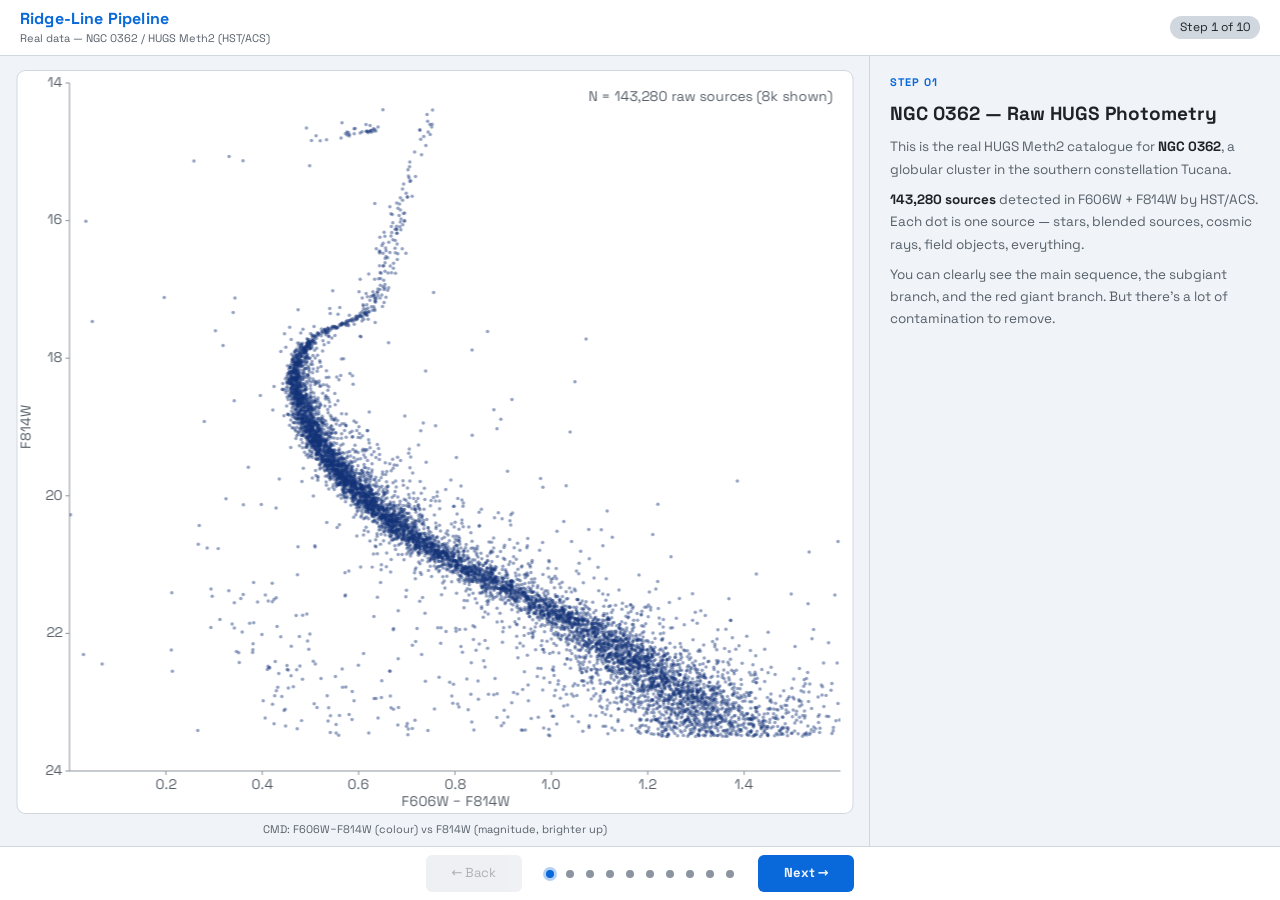
==== commit 5e141c5a: "Show quality-cut removed stars in the NGC 362 walkthrough - New data file with three flags: removed," ====
--- a/ngc362-pipeline/index.html
+++ b/ngc362-pipeline/index.html
@@ -13,7 +13,7 @@
   --accent:#58a6ff;--accent2:#3fb950;--warn:#d29922;--bad:#f85149;
   --axis:#484f58;--fg-rgb:230,237,243;--surface-rgb:22,27,34;
   --star-rgb:180,210,255;--star-boost:1;--blue-rgb:88,166,255;--kept-rgb:63,185,80;
-  --orange-rgb:255,166,87;--ridge-rgb:255,123,114;--gold-rgb:255,215,0;
+  --orange-rgb:255,166,87;--bad-rgb:248,81,73;--muted-rgb:140,160,180;--ridge-rgb:255,123,114;--gold-rgb:255,215,0;
   color-scheme:dark;
 }
 @media(prefers-color-scheme:light){:root:not([data-theme="dark"]){
@@ -21,7 +21,7 @@
   --accent:#0969da;--accent2:#1a7f37;--warn:#9a6700;--bad:#cf222e;
   --axis:#8c959f;--fg-rgb:31,35,40;--surface-rgb:255,255,255;
   --star-rgb:20,50,120;--star-boost:1.5;--blue-rgb:9,105,218;--kept-rgb:26,127,55;
-  --orange-rgb:188,76,0;--ridge-rgb:207,34,46;--gold-rgb:166,118,0;
+  --orange-rgb:188,76,0;--bad-rgb:207,34,46;--muted-rgb:60,76,98;--ridge-rgb:207,34,46;--gold-rgb:166,118,0;
   color-scheme:light;
 }}
 :root[data-theme="light"]{
@@ -29,7 +29,7 @@
   --accent:#0969da;--accent2:#1a7f37;--warn:#9a6700;--bad:#cf222e;
   --axis:#8c959f;--fg-rgb:31,35,40;--surface-rgb:255,255,255;
   --star-rgb:20,50,120;--star-boost:1.5;--blue-rgb:9,105,218;--kept-rgb:26,127,55;
-  --orange-rgb:188,76,0;--ridge-rgb:207,34,46;--gold-rgb:166,118,0;
+  --orange-rgb:188,76,0;--bad-rgb:207,34,46;--muted-rgb:60,76,98;--ridge-rgb:207,34,46;--gold-rgb:166,118,0;
   color-scheme:light;
 }
 :root{--orange:rgb(var(--orange-rgb));--gold:rgb(var(--gold-rgb));--ridge:rgb(var(--ridge-rgb))}
@@ -140,7 +140,8 @@
 let stars, ridge, fid, rbins, MSTO_M, MSTO_C;
 
 function init(D) {
-  stars  = D.stars.map(r => ({c:r[0], m:r[1], ec:r[2], sel:r[3]===1}));
+  // flag: 0=failed QC, 1=passed QC not ridge-selected, 2=ridge-selected
+  stars  = D.stars.map(r => ({c:r[0], m:r[1], ec:r[2], flag:r[3]}));
   ridge  = D.ridge;
   fid    = D.fid;
   rbins  = D.rbins;
@@ -160,7 +161,7 @@
 function readTheme(){
   const st=getComputedStyle(document.documentElement);
   ['fg2','axis','fg-rgb','surface-rgb','star-rgb','star-boost','blue-rgb','kept-rgb',
-   'orange-rgb','ridge-rgb','gold-rgb','accent'].forEach(n=>T[n]=st.getPropertyValue('--'+n).trim());
+   'orange-rgb','bad-rgb','muted-rgb','ridge-rgb','gold-rgb','accent'].forEach(n=>T[n]=st.getPropertyValue('--'+n).trim());
 }
 const rgba=(name,a=1)=>`rgba(${T[name+'-rgb']},${a})`;
 const starCol=a=>rgba('star',Math.min(0.9,a*Number(T['star-boost'])));
@@ -351,7 +352,7 @@
 
 function drawFidKDE(fidIdx){
   const f=fid[fidIdx];
-  const inBin=stars.filter(s=>s.m>=f[4]&&s.m<f[5]&&s.sel);
+  const inBin=stars.filter(s=>s.m>=f[4]&&s.m<f[5]&&s.flag===2);
   if(!inBin.length)return;
   const cols=inBin.map(s=>s.c),mags=inBin.map(s=>s.m);
   const c0=Math.min(...cols)-0.03,c1=Math.max(...cols)+0.03;
@@ -389,7 +390,9 @@
 
 // ── step definitions ──────────────────────────────────────────────────────────
 function makeSteps(){
-const nSel = stars.filter(s=>s.sel).length;
+const nBad  = stars.filter(s=>s.flag===0).length;
+const nGood = stars.filter(s=>s.flag>=1).length;
+const nSel  = stars.filter(s=>s.flag===2).length;
 return [
   {
     num:'01',title:'NGC 0362 — Raw HUGS Photometry',
@@ -399,20 +402,21 @@
     draw(){
       ctx.clearRect(0,0,VW,VH);drawAxes();
       plotStars(stars,starCol(0.3),1.2);
-      label(ctx,'N = 143,280 raw sources',PAD.l+CW-8,PAD.t+14,T.fg2,'right');
+      label(ctx,'N = 143,280 raw sources (8k shown)',PAD.l+CW-8,PAD.t+14,T.fg2,'right');
     },zoom:null
   },
   {
     num:'02',title:'Quality Cuts — 6 Criteria',
-    body:`<p><span style="color:var(--bad)">■</span> <strong>Removed</strong>: bad PSF fit, blends, field stars, saturated, bad magnitudes.<br>
-<span style="color:var(--accent2)">■</span> <strong>Kept</strong>: all 6 quality criteria satisfied.</p>
+    body:`<p><span style="color:var(--bad)">■</span> <strong>Removed</strong> (${nBad.toLocaleString()} shown): bad PSF fit, blends, field stars, saturated.<br>
+<span style="color:var(--accent2)">■</span> <strong>Kept</strong> (${nGood.toLocaleString()} shown): all 6 criteria satisfied.</p>
 <p>Cuts applied: <code>qfit ≥ 0.98</code>, <code>|sharp| ≤ 0.05</code>, <code>Pmem ≥ 90%</code>, detected in both filters, <code>−1 ≤ colour ≤ 3</code>, <code>10 ≤ F814W ≤ 25</code>.</p>
-<p>26% of sources survive: <strong>37,294 high-quality stars</strong>.</p>`,
-    draw(){
-      ctx.clearRect(0,0,VW,VH);drawAxes();
-      plotStars(stars.filter(s=>!s.sel),starCol(0.15),1.0);
-      plotStars(stars.filter(s=>s.sel),rgba('kept',0.65),1.5);
-      label(ctx,'N = 37,294 after cuts',PAD.l+CW-8,PAD.t+14,rgba('kept'),'right',fs(),true);
+<p>26% of sources survive: <strong>37,294 high-quality stars</strong> from 143,280 total.</p>`,
+    draw(){
+      ctx.clearRect(0,0,VW,VH);drawAxes();
+      plotStars(stars.filter(s=>s.flag===0),rgba('bad',0.55),1.3);
+      plotStars(stars.filter(s=>s.flag>=1),rgba('kept',0.65),1.5);
+      label(ctx,'■ removed',PAD.l+CW-8,PAD.t+14,rgba('bad'),'right',fs(),true);
+      label(ctx,'■ kept',PAD.l+CW-8,PAD.t+14+fs()*1.7,rgba('kept'),'right',fs(),true);
     },zoom:null
   },
   {
@@ -423,7 +427,7 @@
     draw(){
       ctx.clearRect(0,0,VW,VH);drawAxes();
       drawBinLines(0.4);
-      plotStars(stars,starCol(0.4),1.2);
+      plotStars(stars.filter(s=>s.flag>=1),rgba('kept',0.4),1.2);
     },zoom:null
   },
   {
@@ -434,7 +438,7 @@
     draw(){
       ctx.clearRect(0,0,VW,VH);drawAxes();
       drawBinLines(0.15);
-      plotStars(stars,starCol(0.3),1.1);
+      plotStars(stars.filter(s=>s.flag>=1),rgba('kept',0.35),1.1);
       const exIdx=Math.floor(rbins.length*0.45);
       const exM=rbins[exIdx][0],exC=rbins[exIdx][1];
       const y0=cy(exM-0.075),y1=cy(exM+0.075);
@@ -460,7 +464,7 @@
 <p>This ridge traces the spine of the main sequence through every magnitude level.</p>`,
     draw(){
       ctx.clearRect(0,0,VW,VH);drawAxes();
-      plotStars(stars,starCol(0.3),1.1);
+      plotStars(stars.filter(s=>s.flag>=1),rgba('kept',0.35),1.1);
       ctx.fillStyle=rgba('orange',0.9);
       rbins.forEach(([m,c])=>{ctx.beginPath();ctx.arc(cx(c),cy(m),2.8*K,0,2*Math.PI);ctx.fill();});
       drawRidge(rgba('ridge'));
@@ -492,8 +496,8 @@
     draw(){
       ctx.clearRect(0,0,VW,VH);drawAxes();
       drawMagWindow();drawCorridor();
-      plotStars(stars.filter(s=>!s.sel),starCol(0.15),1.0);
-      plotStars(stars.filter(s=>s.sel),rgba('kept',0.75),1.8);
+      plotStars(stars.filter(s=>s.flag!==2),rgba('muted',0.2),1.0);
+      plotStars(stars.filter(s=>s.flag===2),rgba('kept',0.75),1.8);
       drawRidge(rgba('ridge',0.7));
     },zoom:null
   },
@@ -506,8 +510,8 @@
     draw(){
       ctx.clearRect(0,0,VW,VH);drawAxes();
       drawMagWindow();drawCorridor();
-      plotStars(stars.filter(s=>!s.sel),starCol(0.1),1.0);
-      plotStars(stars.filter(s=>s.sel),rgba('kept',0.8),1.8);
+      plotStars(stars.filter(s=>s.flag!==2),starCol(0.1),1.0);
+      plotStars(stars.filter(s=>s.flag===2),rgba('kept',0.8),1.8);
       drawRidge(rgba('ridge',0.6));drawMSTO();
     },zoom:null
   },
@@ -518,8 +522,8 @@
 <p>The zoom shows the real KDE density map + median peak (<span style="color:var(--gold)">gold circle</span>) for one fiducial bin.</p>`,
     draw(){
       ctx.clearRect(0,0,VW,VH);drawAxes();
-      plotStars(stars.filter(s=>!s.sel),starCol(0.08),1.0);
-      plotStars(stars.filter(s=>s.sel),rgba('kept',0.5),1.5);
+      plotStars(stars.filter(s=>s.flag!==2),rgba('muted',0.12),1.0);
+      plotStars(stars.filter(s=>s.flag===2),rgba('kept',0.5),1.5);
       drawFidBinLines();drawRidge(rgba('ridge',0.5));
     },
     zoom(){
@@ -538,8 +542,8 @@
 <p>These 20 points + the Salaris-rescaled [M/H] from APOGEE are written directly into <strong>SPInS</strong> as observational constraints. SPInS then runs MCMC (10 temperature chains, 80 walkers, 55k steps) to fit age, distance, and reddening simultaneously.</p>`,
     draw(){
       ctx.clearRect(0,0,VW,VH);drawAxes();
-      plotStars(stars.filter(s=>!s.sel),starCol(0.08),1.0);
-      plotStars(stars.filter(s=>s.sel),rgba('kept',0.35),1.4);
+      plotStars(stars.filter(s=>s.flag!==2),rgba('muted',0.12),1.0);
+      plotStars(stars.filter(s=>s.flag===2),rgba('kept',0.35),1.4);
       drawRidge(rgba('ridge',0.4));drawFidBinLines();drawFidPoints();
     },zoom:null
   }
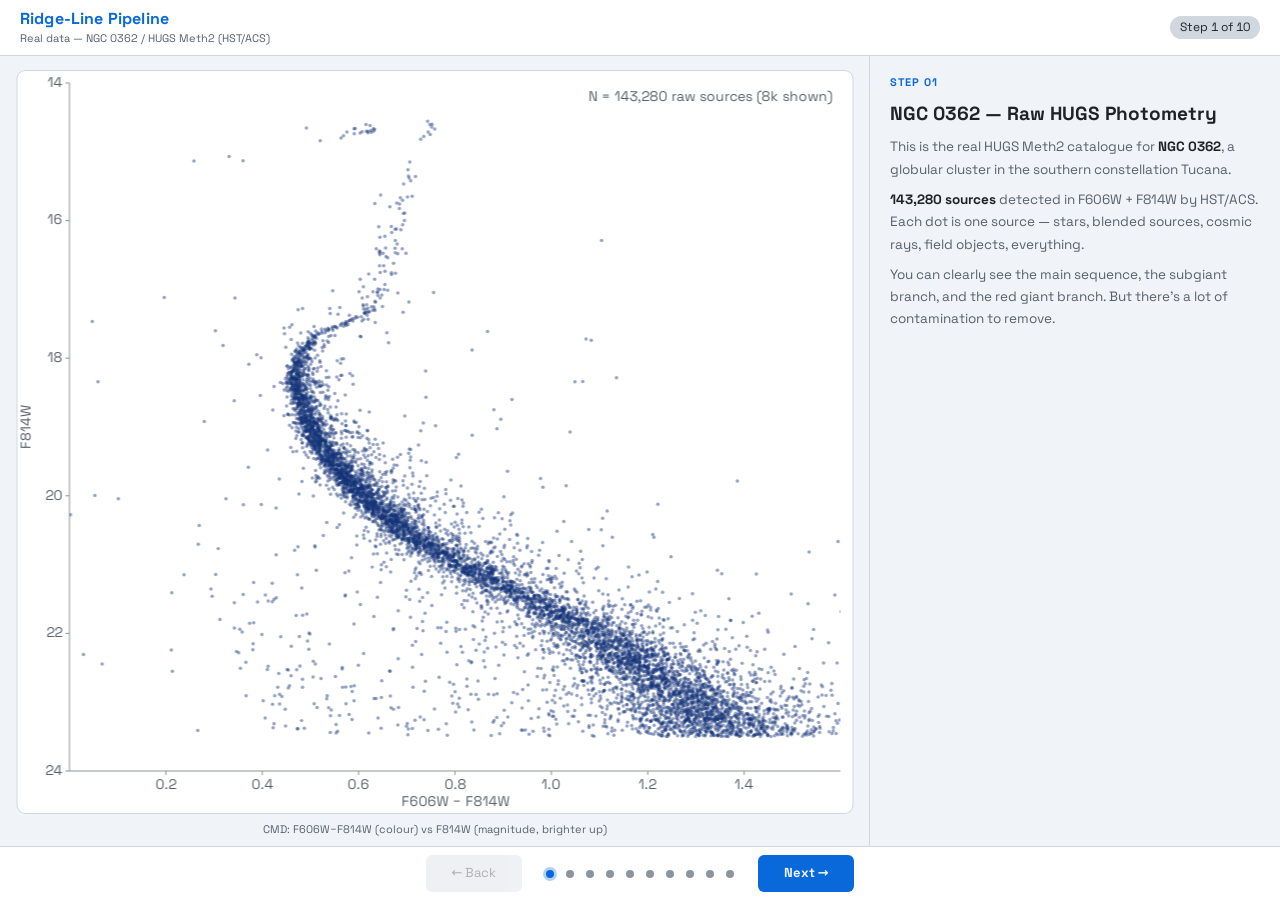
==== commit 5a9fc708: "Update NGC 362 walkthrough with 74/26 sample and consistent filtering - New data file sampled at the" ====
--- a/ngc362-pipeline/index.html
+++ b/ngc362-pipeline/index.html
@@ -317,7 +317,8 @@
 
 function drawHistogram(binIdx){
   const binM=rbins[binIdx][0], BW=0.15;
-  const inBin=stars.filter(s=>s.m>=binM-BW/2&&s.m<binM+BW/2);
+  // only quality-cut stars (flag>=1) go into the histogram — same as the paper
+  const inBin=stars.filter(s=>s.flag>=1&&s.m>=binM-BW/2&&s.m<binM+BW/2);
   if(!inBin.length)return;
   const cols=inBin.map(s=>s.c).sort((a,b)=>a-b);
   const p1=cols[Math.floor(cols.length*0.01)];
@@ -407,16 +408,16 @@
   },
   {
     num:'02',title:'Quality Cuts — 6 Criteria',
-    body:`<p><span style="color:var(--bad)">■</span> <strong>Removed</strong> (${nBad.toLocaleString()} shown): bad PSF fit, blends, field stars, saturated.<br>
-<span style="color:var(--accent2)">■</span> <strong>Kept</strong> (${nGood.toLocaleString()} shown): all 6 criteria satisfied.</p>
+    body:`<p><span style="color:var(--bad)">■</span> <strong>Removed</strong> (74%): bad PSF fit, blends, field stars, cosmic rays.<br>
+<span style="color:var(--accent2)">■</span> <strong>Kept — 37,294 sources</strong> (26%): all 6 criteria satisfied.</p>
 <p>Cuts applied: <code>qfit ≥ 0.98</code>, <code>|sharp| ≤ 0.05</code>, <code>Pmem ≥ 90%</code>, detected in both filters, <code>−1 ≤ colour ≤ 3</code>, <code>10 ≤ F814W ≤ 25</code>.</p>
-<p>26% of sources survive: <strong>37,294 high-quality stars</strong> from 143,280 total.</p>`,
-    draw(){
-      ctx.clearRect(0,0,VW,VH);drawAxes();
-      plotStars(stars.filter(s=>s.flag===0),rgba('bad',0.55),1.3);
-      plotStars(stars.filter(s=>s.flag>=1),rgba('kept',0.65),1.5);
-      label(ctx,'■ removed',PAD.l+CW-8,PAD.t+14,rgba('bad'),'right',fs(),true);
-      label(ctx,'■ kept',PAD.l+CW-8,PAD.t+14+fs()*1.7,rgba('kept'),'right',fs(),true);
+<p>Display is subsampled at the real 74/26 ratio so the visual density is representative.</p>`,
+    draw(){
+      ctx.clearRect(0,0,VW,VH);drawAxes();
+      plotStars(stars.filter(s=>s.flag===0),rgba('bad',0.45),1.2);
+      plotStars(stars.filter(s=>s.flag>=1),rgba('kept',0.75),1.5);
+      label(ctx,'■ removed (74%)',PAD.l+CW-8,PAD.t+14,rgba('bad'),'right',fs(),true);
+      label(ctx,'■ kept (26%)',PAD.l+CW-8,PAD.t+14+fs()*1.7,rgba('kept'),'right',fs(),true);
     },zoom:null
   },
   {
@@ -444,7 +445,7 @@
       const y0=cy(exM-0.075),y1=cy(exM+0.075);
       ctx.save();ctx.globalAlpha=0.2;ctx.fillStyle=rgba('orange');
       ctx.fillRect(PAD.l,Math.min(y0,y1),CW,Math.abs(y1-y0));ctx.restore();
-      plotStars(stars.filter(s=>s.m>=exM-0.075&&s.m<exM+0.075),rgba('orange',0.9),2);
+      plotStars(stars.filter(s=>s.flag>=1&&s.m>=exM-0.075&&s.m<exM+0.075),rgba('orange',0.9),2);
       const mx=cx(exC),my=cy(exM),lx=cx(0.84),ly=my+34*K;
       ctx.strokeStyle=rgba('orange');ctx.lineWidth=1;
       ctx.beginPath();ctx.moveTo(mx,my);ctx.lineTo(lx-4,ly);ctx.stroke();
@@ -477,7 +478,7 @@
 <p>For NGC 0362: <strong>MSTO at F814W = ${MSTO_M.toFixed(2)} mag</strong>, colour = ${MSTO_C.toFixed(3)}.</p>`,
     draw(){
       ctx.clearRect(0,0,VW,VH);drawAxes();
-      plotStars(stars,starCol(0.3),1.1);
+      plotStars(stars.filter(s=>s.flag>=1),rgba('kept',0.35),1.1);
       ctx.save();ctx.globalAlpha=0.07;ctx.fillStyle=rgba('orange');
       ctx.fillRect(PAD.l,cy(MSTO_M-2),CW,cy(MSTO_M+2)-cy(MSTO_M-2));ctx.restore();
       ctx.strokeStyle=rgba('orange',0.55);ctx.lineWidth=1;ctx.setLineDash([4,4]);
@@ -492,11 +493,11 @@
     body:`<p>A star at magnitude m<sub>i</sub> is selected if:</p>
 <p><code>|c_i − C_ridge(m_i)| ≤ 0.04 mag</code></p>
 <p>The <span style="color:var(--accent2)">green corridor</span> is exactly ±0.04 mag on each side of the ridge. 0.04 mag ≈ 2× the median MSTO colour error.</p>
-<p><strong>${nSel.toLocaleString()} stars</strong> pass this criterion in the real dataset.</p>`,
+<p><strong>20,613 stars</strong> pass this criterion in the full NGC 0362 dataset (displayed sample: ${nSel.toLocaleString()}).</p>`,
     draw(){
       ctx.clearRect(0,0,VW,VH);drawAxes();
       drawMagWindow();drawCorridor();
-      plotStars(stars.filter(s=>s.flag!==2),rgba('muted',0.2),1.0);
+      plotStars(stars.filter(s=>s.flag===1),rgba('muted',0.3),1.0);
       plotStars(stars.filter(s=>s.flag===2),rgba('kept',0.75),1.8);
       drawRidge(rgba('ridge',0.7));
     },zoom:null
@@ -510,7 +511,7 @@
     draw(){
       ctx.clearRect(0,0,VW,VH);drawAxes();
       drawMagWindow();drawCorridor();
-      plotStars(stars.filter(s=>s.flag!==2),starCol(0.1),1.0);
+      plotStars(stars.filter(s=>s.flag===1),rgba('muted',0.2),1.0);
       plotStars(stars.filter(s=>s.flag===2),rgba('kept',0.8),1.8);
       drawRidge(rgba('ridge',0.6));drawMSTO();
     },zoom:null
@@ -522,7 +523,7 @@
 <p>The zoom shows the real KDE density map + median peak (<span style="color:var(--gold)">gold circle</span>) for one fiducial bin.</p>`,
     draw(){
       ctx.clearRect(0,0,VW,VH);drawAxes();
-      plotStars(stars.filter(s=>s.flag!==2),rgba('muted',0.12),1.0);
+      plotStars(stars.filter(s=>s.flag===1),rgba('muted',0.2),1.0);
       plotStars(stars.filter(s=>s.flag===2),rgba('kept',0.5),1.5);
       drawFidBinLines();drawRidge(rgba('ridge',0.5));
     },
@@ -542,7 +543,7 @@
 <p>These 20 points + the Salaris-rescaled [M/H] from APOGEE are written directly into <strong>SPInS</strong> as observational constraints. SPInS then runs MCMC (10 temperature chains, 80 walkers, 55k steps) to fit age, distance, and reddening simultaneously.</p>`,
     draw(){
       ctx.clearRect(0,0,VW,VH);drawAxes();
-      plotStars(stars.filter(s=>s.flag!==2),rgba('muted',0.12),1.0);
+      plotStars(stars.filter(s=>s.flag===1),rgba('muted',0.2),1.0);
       plotStars(stars.filter(s=>s.flag===2),rgba('kept',0.35),1.4);
       drawRidge(rgba('ridge',0.4));drawFidBinLines();drawFidPoints();
     },zoom:null
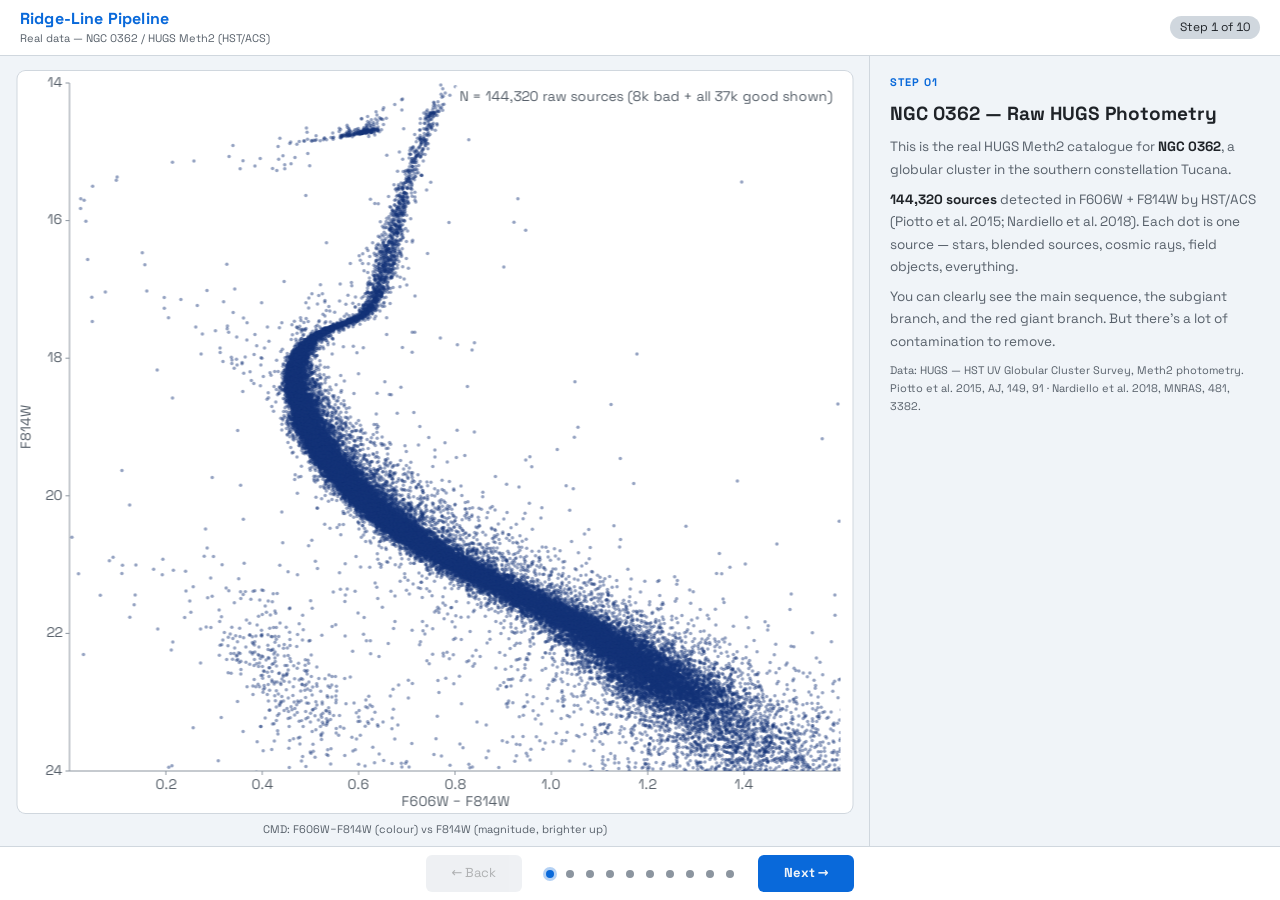
==== commit 8450289e: "NGC 362 pipeline: version 4 data, clearer example histogram bin - Step 4 example bin moved to F814W " ====
--- a/ngc362-pipeline/index.html
+++ b/ngc362-pipeline/index.html
@@ -325,7 +325,7 @@
   const p99=cols[Math.floor(cols.length*0.99)];
   const HBINS=50,hStep=(p99-p1)/HBINS;
   const counts=new Array(HBINS).fill(0);
-  cols.forEach(c=>{const b=Math.min(HBINS-1,Math.floor((c-p1)/hStep));counts[b]++;});
+  cols.forEach(c=>{if(c<p1||c>p99)return;const b=Math.min(HBINS-1,Math.floor((c-p1)/hStep));counts[b]++;});
   const maxC=Math.max(...counts);
   const pad={l:30,r:10,t:24,b:34};
   const W=ZW-pad.l-pad.r,H=ZH-pad.t-pad.b;
@@ -398,26 +398,27 @@
   {
     num:'01',title:'NGC 0362 — Raw HUGS Photometry',
     body:`<p>This is the real HUGS Meth2 catalogue for <strong>NGC 0362</strong>, a globular cluster in the southern constellation Tucana.</p>
-<p><strong>143,280 sources</strong> detected in F606W + F814W by HST/ACS. Each dot is one source — stars, blended sources, cosmic rays, field objects, everything.</p>
-<p>You can clearly see the main sequence, the subgiant branch, and the red giant branch. But there's a lot of contamination to remove.</p>`,
+<p><strong>144,320 sources</strong> detected in F606W + F814W by HST/ACS (Piotto et al. 2015; Nardiello et al. 2018). Each dot is one source — stars, blended sources, cosmic rays, field objects, everything.</p>
+<p>You can clearly see the main sequence, the subgiant branch, and the red giant branch. But there's a lot of contamination to remove.</p>
+<p style="font-size:11px;color:var(--fg2)">Data: HUGS — HST UV Globular Cluster Survey, Meth2 photometry. Piotto et al. 2015, AJ, 149, 91 · Nardiello et al. 2018, MNRAS, 481, 3382.</p>`,
     draw(){
       ctx.clearRect(0,0,VW,VH);drawAxes();
       plotStars(stars,starCol(0.3),1.2);
-      label(ctx,'N = 143,280 raw sources (8k shown)',PAD.l+CW-8,PAD.t+14,T.fg2,'right');
+      label(ctx,'N = 144,320 raw sources (8k bad + all 37k good shown)',PAD.l+CW-8,PAD.t+14,T.fg2,'right');
     },zoom:null
   },
   {
     num:'02',title:'Quality Cuts — 6 Criteria',
-    body:`<p><span style="color:var(--bad)">■</span> <strong>Removed</strong> (74%): bad PSF fit, blends, field stars, cosmic rays.<br>
-<span style="color:var(--accent2)">■</span> <strong>Kept — 37,294 sources</strong> (26%): all 6 criteria satisfied.</p>
+    body:`<p><span style="color:var(--bad)">■</span> <strong>Removed — 107,277 sources</strong> (74%): bad PSF fit, blends, field stars, cosmic rays.<br>
+<span style="color:var(--accent2)">■</span> <strong>Kept — 37,043 sources</strong> (26%): all 6 criteria satisfied.</p>
 <p>Cuts applied: <code>qfit ≥ 0.98</code>, <code>|sharp| ≤ 0.05</code>, <code>Pmem ≥ 90%</code>, detected in both filters, <code>−1 ≤ colour ≤ 3</code>, <code>10 ≤ F814W ≤ 25</code>.</p>
-<p>Display is subsampled at the real 74/26 ratio so the visual density is representative.</p>`,
+<p>All 37,043 quality-cut stars are shown. The 8,000 removed (red) dots are a random subsample of the 107,277 removed sources, so red looks much sparser here than in the real 74/26 split.</p>`,
     draw(){
       ctx.clearRect(0,0,VW,VH);drawAxes();
       plotStars(stars.filter(s=>s.flag===0),rgba('bad',0.45),1.2);
       plotStars(stars.filter(s=>s.flag>=1),rgba('kept',0.75),1.5);
-      label(ctx,'■ removed (74%)',PAD.l+CW-8,PAD.t+14,rgba('bad'),'right',fs(),true);
-      label(ctx,'■ kept (26%)',PAD.l+CW-8,PAD.t+14+fs()*1.7,rgba('kept'),'right',fs(),true);
+      label(ctx,'■ removed (107,277)',PAD.l+CW-8,PAD.t+14,rgba('bad'),'right',fs(),true);
+      label(ctx,'■ kept (37,043)',PAD.l+CW-8,PAD.t+14+fs()*1.7,rgba('kept'),'right',fs(),true);
     },zoom:null
   },
   {
@@ -440,7 +441,7 @@
       ctx.clearRect(0,0,VW,VH);drawAxes();
       drawBinLines(0.15);
       plotStars(stars.filter(s=>s.flag>=1),rgba('kept',0.35),1.1);
-      const exIdx=Math.floor(rbins.length*0.45);
+      const exIdx=35;  // F814W 19.825
       const exM=rbins[exIdx][0],exC=rbins[exIdx][1];
       const y0=cy(exM-0.075),y1=cy(exM+0.075);
       ctx.save();ctx.globalAlpha=0.2;ctx.fillStyle=rgba('orange');
@@ -454,14 +455,14 @@
       label(ctx,`modal colour=${exC.toFixed(3)}`,lx,ly,rgba('orange'),'left',fs(),true);
     },
     zoom(){
-      drawHistogram(Math.floor(rbins.length*0.45));
+      drawHistogram(35);
       document.getElementById('zoomLabel').textContent='Real NGC 0362 histogram — 50 colour bins, one 0.15-mag strip';
     }
   },
   {
     num:'05',title:'Ridge Line C_ridge(m)',
-    body:`<p>Collecting one modal colour per bin and smoothing with a <strong>univariate spline</strong> (s = 0.002) gives the continuous function C<sub>ridge</sub>(m) — the <span style="color:var(--ridge)">red curve</span>.</p>
-<p><span style="color:var(--orange)">Orange dots</span> are the raw modal points; the spline interpolates through them smoothly.</p>
+    body:`<p>Collecting one modal colour per bin and fitting a <strong>smoothing spline</strong> (scipy UnivariateSpline, s = 0.002) gives the continuous function C<sub>ridge</sub>(m) — the <span style="color:var(--ridge)">red curve</span>.</p>
+<p><span style="color:var(--orange)">Orange dots</span> are the raw modal points. The spline <em>smooths</em> them (it does not pass exactly through each point), and may zigzag at the bright end where bins have few stars.</p>
 <p>This ridge traces the spine of the main sequence through every magnitude level.</p>`,
     draw(){
       ctx.clearRect(0,0,VW,VH);drawAxes();
@@ -492,8 +493,8 @@
     num:'07',title:'Ridge-Line Distance Criterion',
     body:`<p>A star at magnitude m<sub>i</sub> is selected if:</p>
 <p><code>|c_i − C_ridge(m_i)| ≤ 0.04 mag</code></p>
-<p>The <span style="color:var(--accent2)">green corridor</span> is exactly ±0.04 mag on each side of the ridge. 0.04 mag ≈ 2× the median MSTO colour error.</p>
-<p><strong>20,613 stars</strong> pass this criterion in the full NGC 0362 dataset (displayed sample: ${nSel.toLocaleString()}).</p>`,
+<p>The <span style="color:var(--accent2)">green corridor</span> is exactly ±0.04 mag on each side of the ridge. The median colour error near the turn-off is σ<sub>c</sub> ≈ 0.008 mag, so the half-width is ≈ 4.9 σ<sub>c</sub>.</p>
+<p><strong>20,517 stars</strong> pass this criterion in the full NGC 0362 dataset (displayed sample: ${nSel.toLocaleString()}).</p>`,
     draw(){
       ctx.clearRect(0,0,VW,VH);drawAxes();
       drawMagWindow();drawCorridor();
@@ -520,7 +521,7 @@
     num:'09',title:'20 Equal-Width Bins + 2D Bootstrap KDE',
     body:`<p>The MS sample is divided into <strong>20 equal-width bins</strong> (<span style="color:var(--gold)">yellow lines</span>), each ~${((MSTO_M+2.5-(MSTO_M-1))/20).toFixed(3)} mag wide.</p>
 <p>In each bin: <strong>500 bootstrap iterations</strong>, each perturbing star colours by their photometric errors, then a 2D Gaussian KDE on a 100×100 grid to find the density peak.</p>
-<p>The zoom shows the real KDE density map + median peak (<span style="color:var(--gold)">gold circle</span>) for one fiducial bin.</p>`,
+<p>The zoom shows a browser approximation of the KDE density map + median peak (<span style="color:var(--gold)">gold circle</span>) for one fiducial bin.</p>`,
     draw(){
       ctx.clearRect(0,0,VW,VH);drawAxes();
       plotStars(stars.filter(s=>s.flag===1),rgba('muted',0.2),1.0);
@@ -529,7 +530,7 @@
     },
     zoom(){
       drawFidKDE(Math.floor(fid.length/2));
-      document.getElementById('zoomLabel').textContent=`Real NGC 0362 — 2D KDE in fiducial bin ${Math.floor(fid.length/2)+1}/20`;
+      document.getElementById('zoomLabel').textContent=`Browser approximation of KDE — fiducial bin ${Math.floor(fid.length/2)+1}/20 (real KDE uses 500 bootstraps in Python)`;
     }
   },
   {
